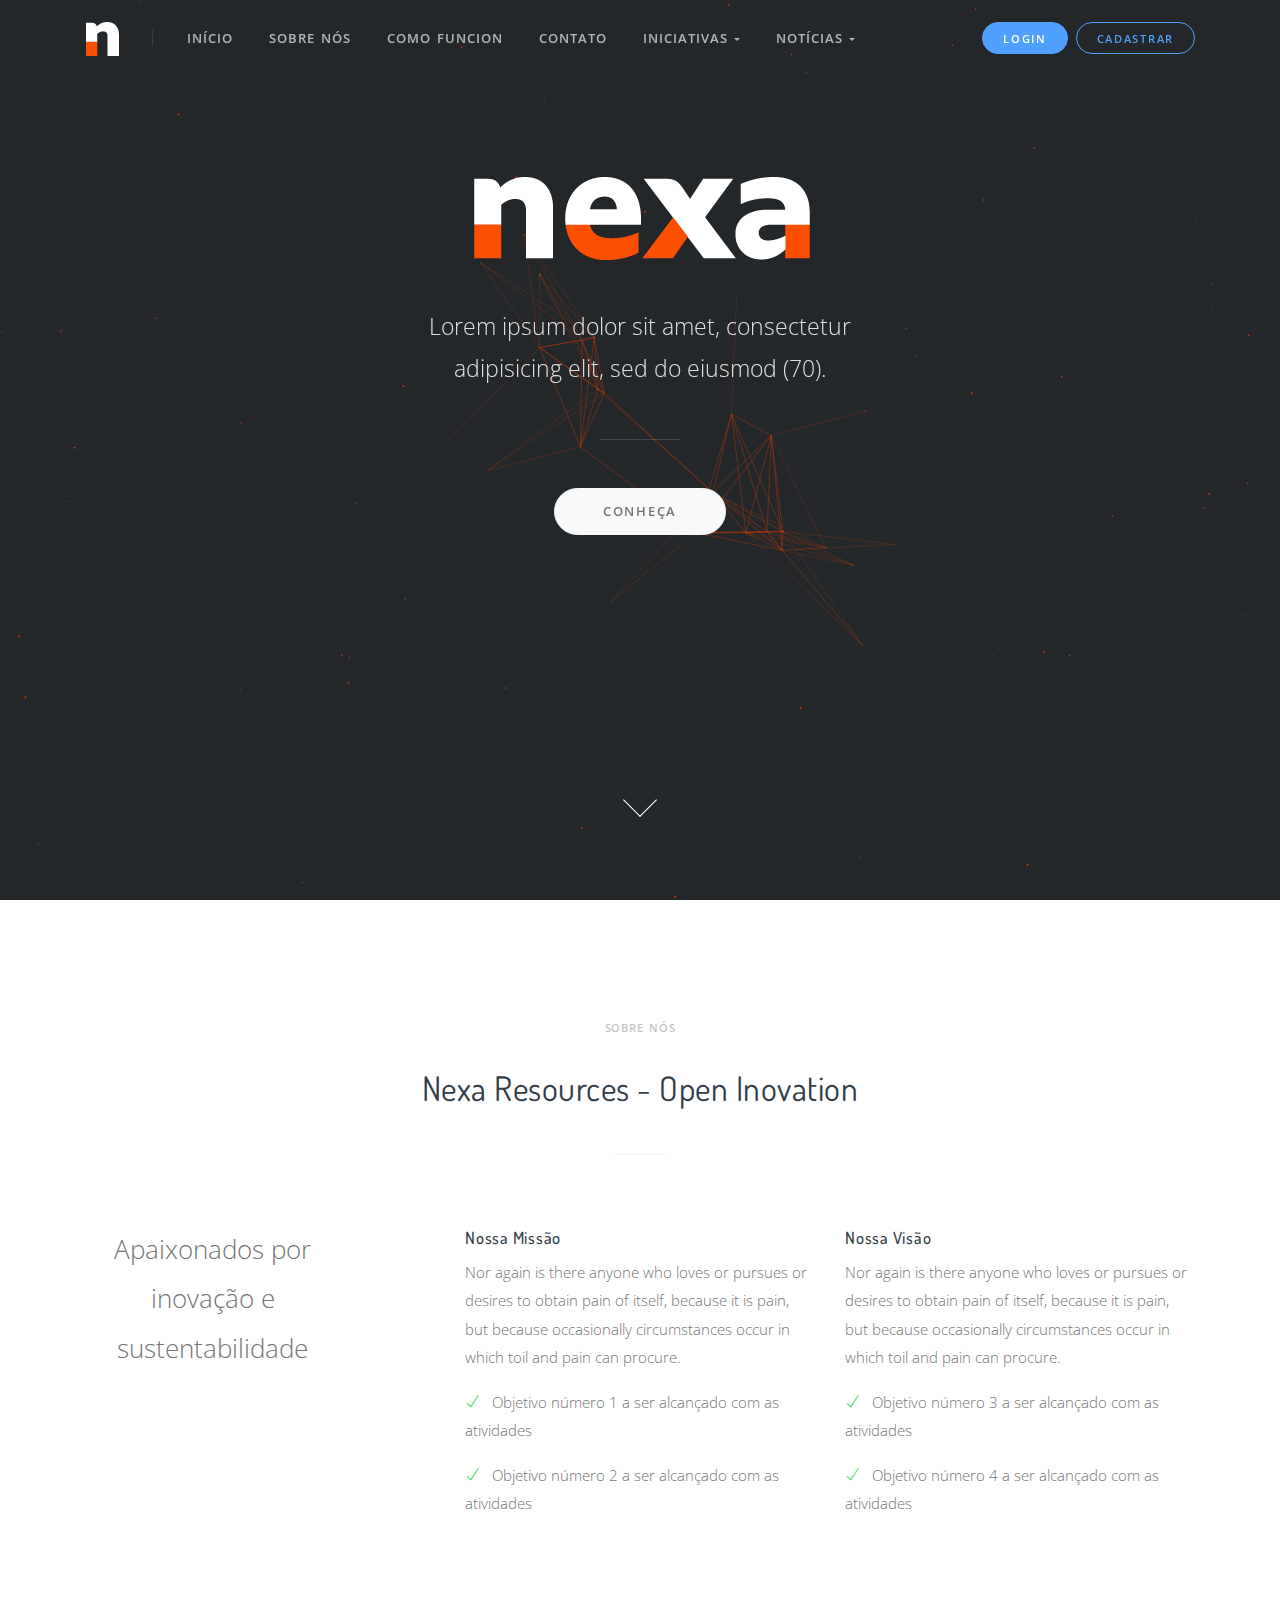
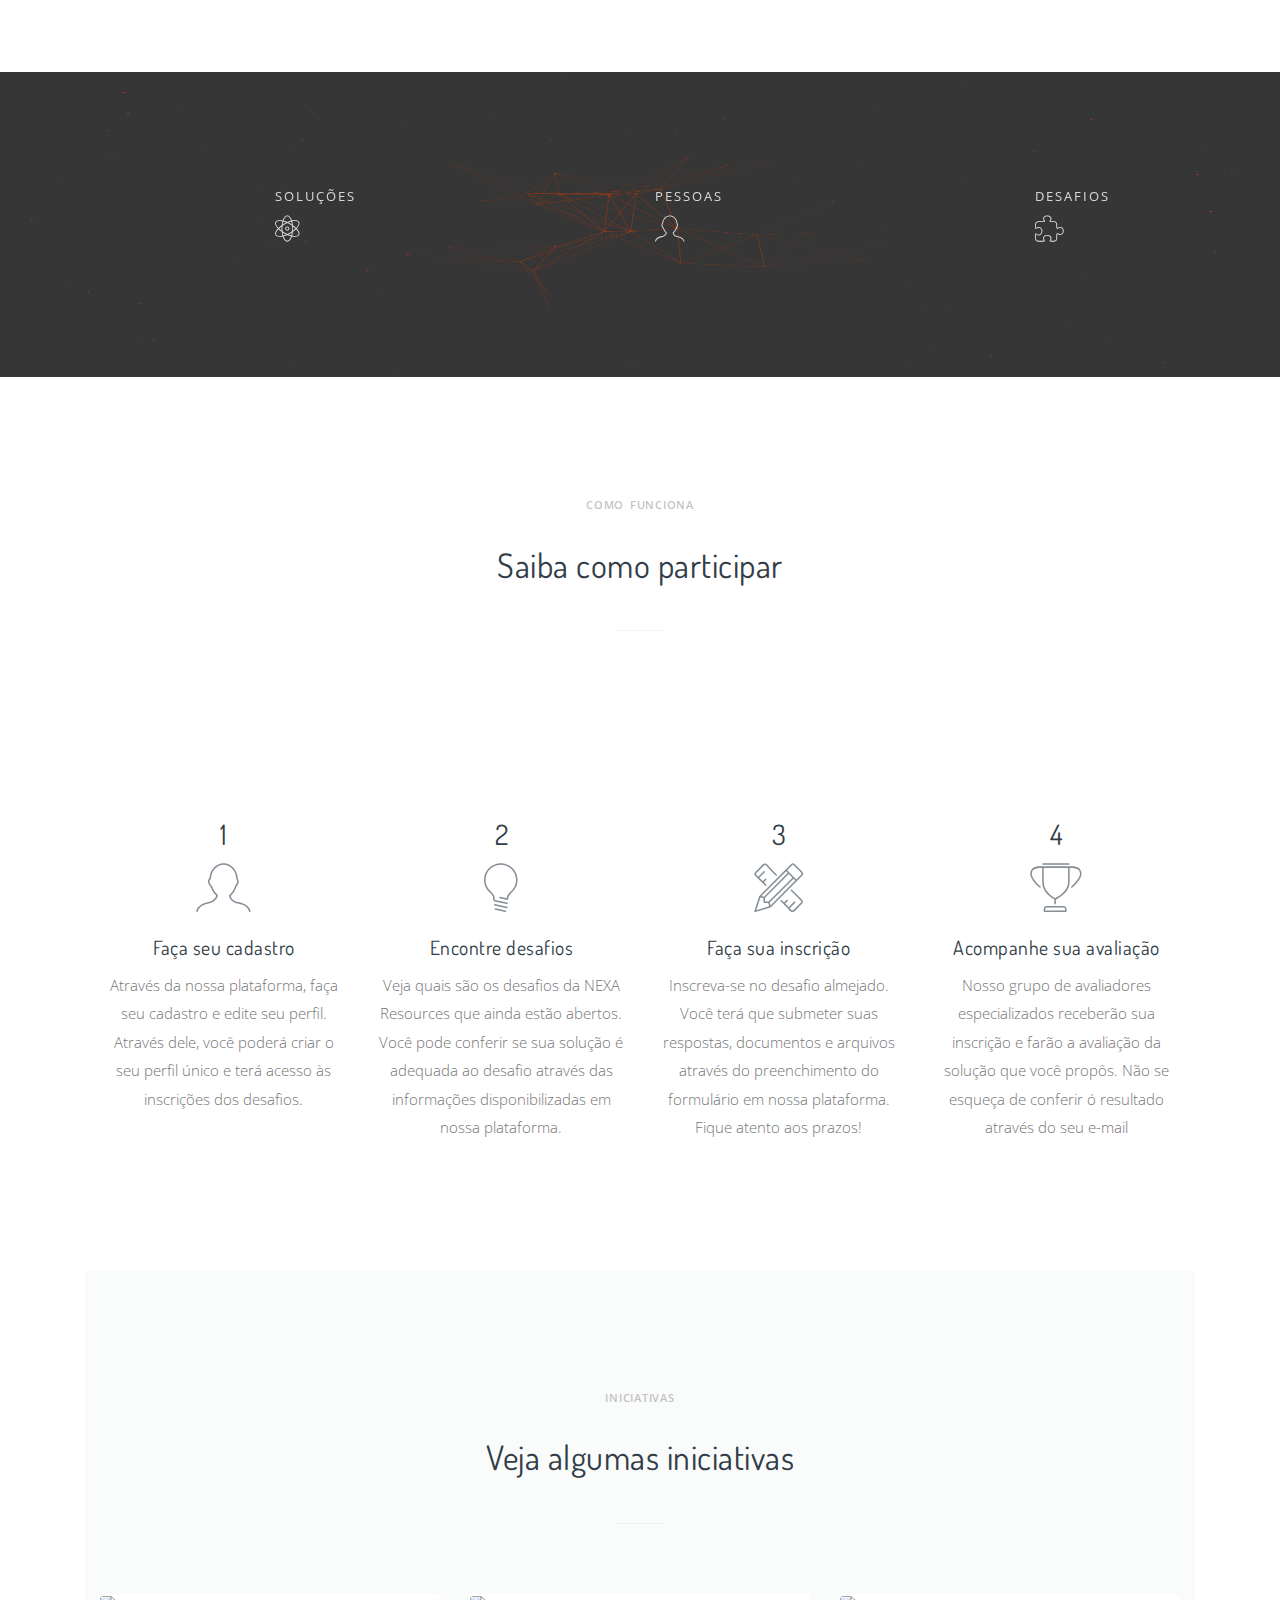
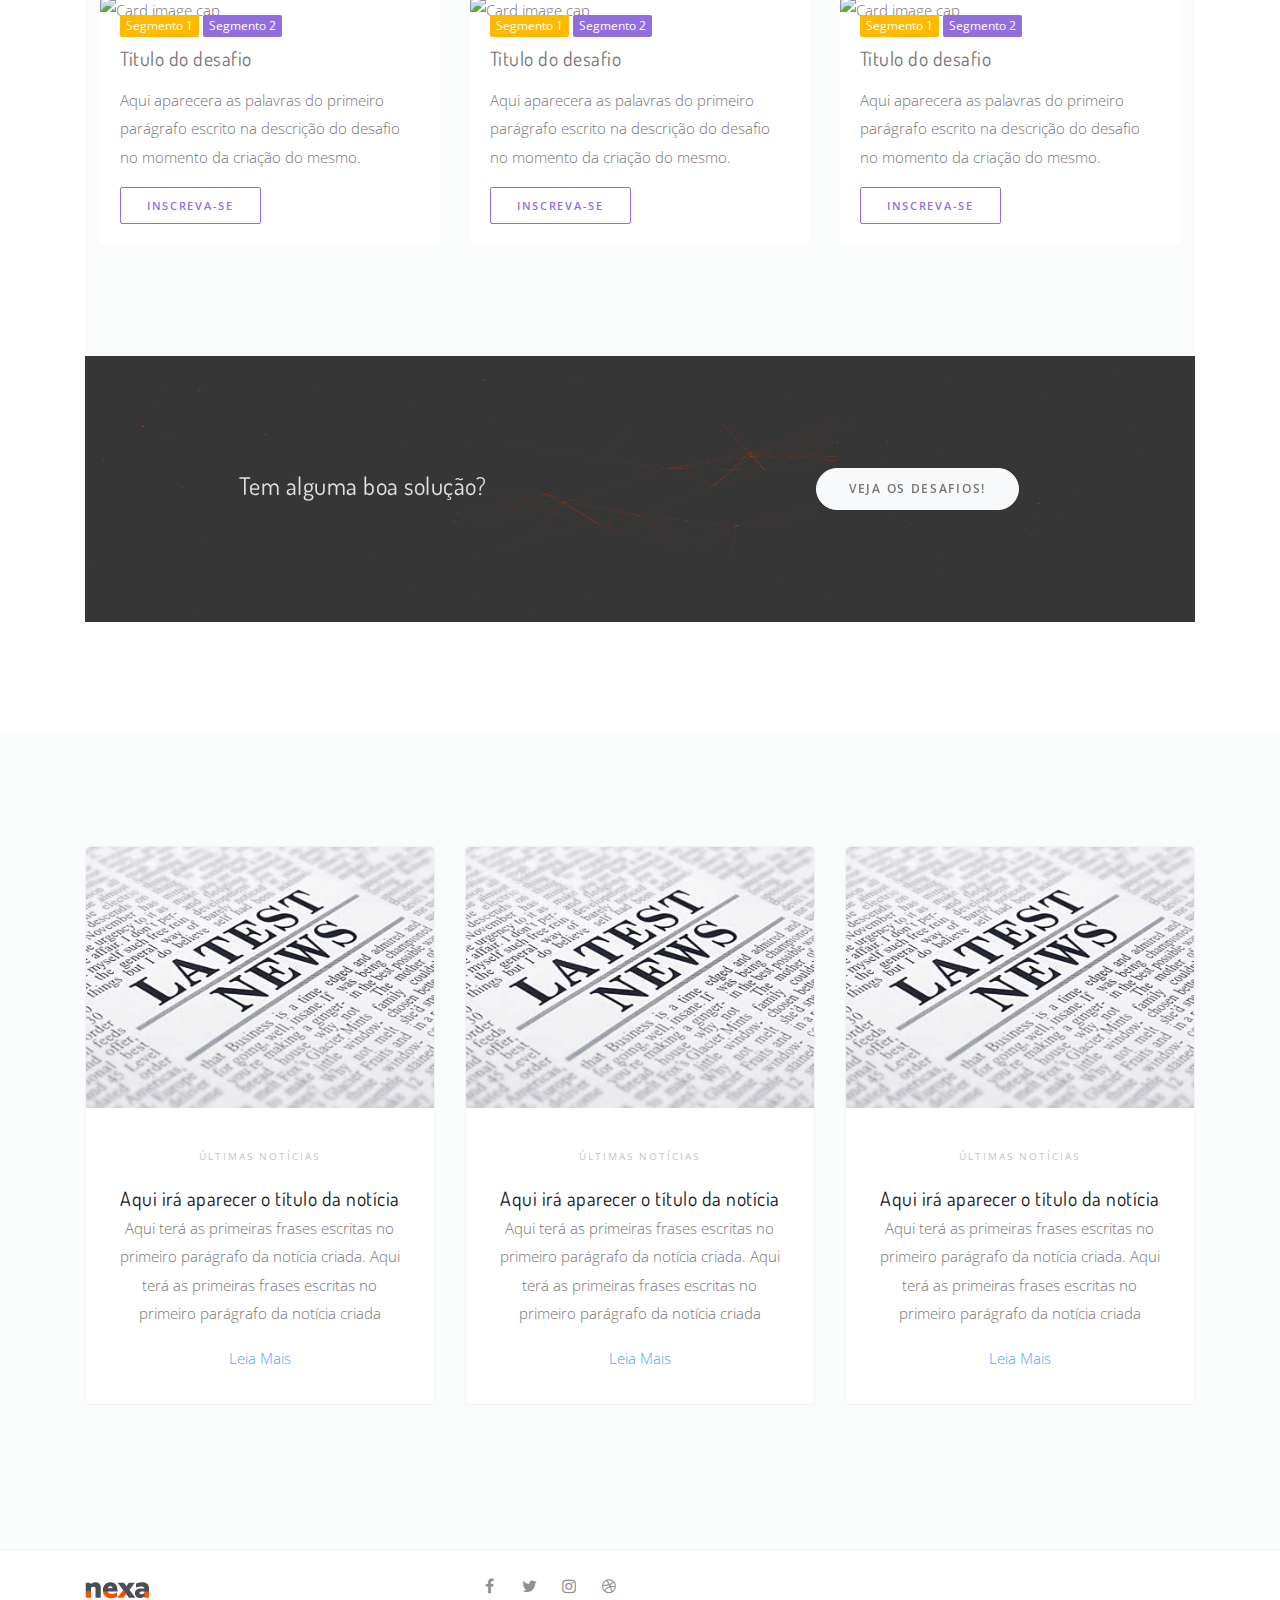
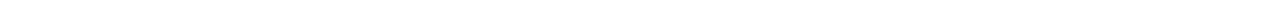
==== index.html @ 7340c11e "Ajustando as pastas" ====
<!DOCTYPE html>
<html lang="en">
  <head>
    <meta charset="utf-8">
    <meta name="viewport" content="width=device-width, initial-scale=1, shrink-to-fit=no">
    <meta name="description" content="">
    <meta name="keywords" content="">

    <title>NEXA - OPEN INOVATION</title>

    <!-- Styles -->
    <link href="assets/css/page.min.css" rel="stylesheet">
    <link href="assets/css/style.css" rel="stylesheet">

    <!-- Favicons -->
    <link rel="apple-touch-icon" href="assets/img/apple-touch-icon.png">
    <link rel="icon" href="assets/img/favicon2.png">

    <!--  Open Graph Tags -->
    <meta property="og:title" content="TheSaaS">
    <meta property="og:description" content="A responsive, professional, and multipurpose SaaS, Software, Startup and WebApp landing template powered by Bootstrap 4.">
    <meta property="og:image" content="http://thetheme.io/thesaas/assets/img/og-img.jpg">
    <meta property="og:url" content="http://thetheme.io/thesaas/">
    <meta name="twitter:card" content="summary_large_image">
  </head>

  <body>


    <!-- Navbar -->
    <nav class="navbar navbar-expand-lg navbar-light navbar-stick-dark" data-navbar="sticky">
      <div class="container">

        <div class="navbar-left">
          <button class="navbar-toggler" type="button">&#9776;</button>
          <a class="navbar-brand" href="index.html">
            <img class="logo-dark" src="assets/img/logo-n-preta.png" alt="logo">
            <img class="logo-light" src="assets/img/logo-n-branca.png" alt="logo">
          </a>
        </div>

        <section class="navbar-mobile">
          <span class="navbar-divider d-mobile-none"></span>

          <nav class="nav nav-navbar">
            <a class="nav-link" href="#">Início</a>
            <a class="nav-link" href="#section">Sobre Nós</a>
            <a class="nav-link" href="#">Como Funcion</a>
            <a class="nav-link" href="#">Contato</a>
            <li class="nav-item">
                    <a class="nav-link" href="#">Iniciativas <span class="arrow"></span></a>
                    <ul class="nav">
                      <li class="nav-item">
                        <a class="nav-link" href="#">Fixos <span class="arrow"></span></a>
                        <ul class="nav">
                          <li class="nav-item">
                            <a class="nav-link" href="#">Segmento 1</a>
                          </li>
                          <li class="nav-item">
                            <a class="nav-link" href="#">Segmento 2</a>
                          </li>
                          <li class="nav-item">
                            <a class="nav-link" href="#">Segmento 3</a>
                          </li>
                          <li class="nav-item">
                            <a class="nav-link" href="#">Segmento 4</a>
                          </li>
                          <li class="nav-item">
                            <a class="nav-link" href="#">Segmento 5</a>
                          </li>
                          <li class="nav-item">
                            <a class="nav-link" href="#">Segmento 6</a>
                          </li>
                          <li class="nav-item">
                            <a class="nav-link" href="#">Segmento 7</a>
                          </li>
                          <li class="nav-item">
                            <a class="nav-link" href="#">Segmento 8</a>
                          </li>
                          <li class="nav-item">
                            <a class="nav-link" href="#">Segmento 9</a>
                          </li>
                          <li class="nav-item">
                            <a class="nav-link" href="#">Segmento 10</a>
                          </li>                          
                        </ul>
                      </li>
                      <li class="nav-item">
                        <a class="nav-link" href="#">Eventuais <span class="arrow"></span></a>
                        <ul class="nav">
                          <li class="nav-item">
                            <a class="nav-link" href="#">Segmento 1</a>
                          </li>
                          <li class="nav-item">
                            <a class="nav-link" href="#">Segmento 2</a>
                          </li>
                          <li class="nav-item">
                            <a class="nav-link" href="#">Segmento 3</a>
                          </li>
                          <li class="nav-item">
                            <a class="nav-link" href="#">Segmento 4</a>
                          </li>
                          <li class="nav-item">
                            <a class="nav-link" href="#">Segmento 5</a>
                          </li>
                          <li class="nav-item">
                            <a class="nav-link" href="#">Segmento 6</a>
                          </li>
                          <li class="nav-item">
                            <a class="nav-link" href="#">Segmento 7</a>
                          </li>
                          <li class="nav-item">
                            <a class="nav-link" href="#">Segmento 8</a>
                          </li>
                          <li class="nav-item">
                            <a class="nav-link" href="#">Segmento 9</a>
                          </li>
                          <li class="nav-item">
                            <a class="nav-link" href="#">Segmento 10</a>
                          </li>                          
                        </ul>
                      </li>
                      <li class="nav-item">
                        <a class="nav-link" href="#">Todos</a>
                      </li>
                    </ul>
            </li>
                        <li class="nav-item">
                    <a class="nav-link" href="#">Notícias <span class="arrow"></span></a>
                    <ul class="nav">
                      <li class="nav-item">
                        <a class="nav-link" href="#">Categoria 1</a>
                      </li>
                      </li>
                      <li class="nav-item">
                        <a class="nav-link" href="#">Categoria 2</a>
                      </li>
                      <li class="nav-item">
                        <a class="nav-link" href="#">Categoria 3</a>
                      </li>
                      <li class="nav-item">
                        <a class="nav-link" href="#">Categoria 4</a>
                      </li>
                      <li class="nav-item">
                        <a class="nav-link" href="#">Categoria 5</a>
                      </li>
                      <li class="nav-item">
                        <a class="nav-link" href="#">Categoria 6</a>
                      </li>
                      <li class="nav-item">
                        <a class="nav-link" href="#">Categoria 7</a>
                      </li>
                      <li class="nav-item">
                        <a class="nav-link" href="#">Categoria 8</a>
                      </li>                                                                                                              
                    </ul>
            </li>
          </nav>
        </section>

        <a class="btn btn-sm btn-round btn-primary ml-lg-4 mr-2" href="#">Login</a>
        <a class="btn btn-sm btn-round btn-outline-primary" href="#">Cadastrar</a>
      </div>
    </nav><!-- /.navbar -->


       <!-- Header -->
      <header class="header text-white h-fullscreen pb-8" style="background-color: #24272a">
        <canvas class="constellation" data-color="#d83c00"></canvas>
        <div class="container text-center position-static">

          <div class="row h-100">
            <div class="col-md-7 col-xl-5 mx-auto align-self-center">
              <a><img src="assets/img/logo-branca-laranja-grande.png" alt="Nexa Open Inovation"></a>
              <p class="lead-3 mx-auto mt-6 mb-7">Lorem ipsum dolor sit amet, consectetur adipisicing elit, sed do eiusmod (70).</p>
              <hr class="w-80px mb-7">
              <a class="btn btn-xl btn-round btn-light px-7" href="#">Conheça</a>
            </div>

            <div class="col-12 align-self-end text-center mt-6">
              <a class="scroll-down-1 scroll-down-white" href="#section-next"><span></span></a>
            </div>
          </div>

        </div>
      </header>
      <!-- END Header -->

    <!-- Main Content -->
    <main class="main-content">
      <section class="section">
          <div class="container">
          <header class="section-header">
            <small>Sobre nós</small>
            <h2>Nexa Resources - Open Inovation</h2>
            <hr>
          </header>
        </div>
        <div class="container">
          <div class="row gap-y">

            <div class="col-md-3 mr-md-auto">
              <p class="lead-4 text-center">Apaixonados por inovação e sustentabilidade</p>
              <img src="assets/img/inovacao.png" alt="..." data-aos="fade-up" data-aos-duration="2000">
            </div>

            <div class="col-md-4">
              <h6>Nossa Missão</h6>
              <p>Nor again is there anyone who loves or pursues or desires to obtain pain of itself, because it is pain, but because occasionally circumstances occur in which toil and pain can procure.</p>
              <p>
                <i class="ti-check text-success mr-2"></i>
                <span> Objetivo número 1 a ser alcançado com as atividades</span>
              </p>

              <p>
                <i class="ti-check text-success mr-2"></i>
                <span> Objetivo número 2 a ser alcançado com as atividades</span>
              </p>
            </div>

            <div class="col-md-4">
              <h6>Nossa Visão</h6>
              <p>Nor again is there anyone who loves or pursues or desires to obtain pain of itself, because it is pain, but because occasionally circumstances occur in which toil and pain can procure.</p>
              <p>
                <i class="ti-check text-success mr-2"></i>
                <span> Objetivo número 3 a ser alcançado com as atividades</span>
              </p>

              <p>
                <i class="ti-check text-success mr-2"></i>
                <span> Objetivo número 4 a ser alcançado com as atividades</span>
              </p>
            </div>
          </div>
        </div>
      </section>

            <!--
      |‒‒‒‒‒‒‒‒‒‒‒‒‒‒‒‒‒‒‒‒‒‒‒‒‒‒‒‒‒‒‒‒‒‒‒‒‒‒‒‒‒‒‒‒‒‒‒‒‒‒‒‒‒‒‒‒‒‒‒‒‒‒‒‒‒‒‒‒‒‒‒‒‒‒
      | Contador
      |‒‒‒‒‒‒‒‒‒‒‒‒‒‒‒‒‒‒‒‒‒‒‒‒‒‒‒‒‒‒‒‒‒‒‒‒‒‒‒‒‒‒‒‒‒‒‒‒‒‒‒‒‒‒‒‒‒‒‒‒‒‒‒‒‒‒‒‒‒‒‒‒‒‒
      !-->

      <section class="section text-white" style="background-color: #363636">
        <canvas class="constellation" data-color="#d83c00"></canvas>
        <div class="container">
          <div class="row gap-y">

            <div class="col-md-4">
              <div class="row">
                <div class="col-6">
                  <h4 class="lead-7 text-right" data-provide="countup" data-from="0" data-to="42"></h4>
                </div>

                <div class="col-6">
                  <p class="small text-uppercase ls-2 mb-2">Soluções</p>
                  <p><i class="icon-genius lead-4 mb-0"></i></p>
                </div>
              </div>
            </div>

            <div class="col-md-4">
              <div class="row">
                <div class="col-6">
                  <h4 class="lead-7 text-right" data-provide="countup" data-from="0" data-to="3500"></h4>
                </div>

                <div class="col-6">
                  <p class="small text-uppercase ls-2 mb-2">Pessoas</p>
                  <p><i class="icon-profile-male lead-4 mb-0"></i></p>
                </div>
              </div>
            </div>

            <div class="col-md-4">
              <div class="row">
                <div class="col-6">
                  <h4 class="lead-7 text-right" data-provide="countup" data-from="0" data-to="100" data-prefix="%"></h4>
                </div>

                <div class="col-6">
                  <p class="small text-uppercase ls-2 mb-2">Desafios</p>
                  <p><i class="icon-puzzle lead-4 mb-0"></i></p>
                </div>
              </div>
            </div>

          </div>
        </div>
      </section>

      <!--
      |‒‒‒‒‒‒‒‒‒‒‒‒‒‒‒‒‒‒‒‒‒‒‒‒‒‒‒‒‒‒‒‒‒‒‒‒‒‒‒‒‒‒‒‒‒‒‒‒‒‒‒‒‒‒‒‒‒‒‒‒‒‒‒‒‒‒‒‒‒‒‒‒‒‒
      | Como funciona
      |‒‒‒‒‒‒‒‒‒‒‒‒‒‒‒‒‒‒‒‒‒‒‒‒‒‒‒‒‒‒‒‒‒‒‒‒‒‒‒‒‒‒‒‒‒‒‒‒‒‒‒‒‒‒‒‒‒‒‒‒‒‒‒‒‒‒‒‒‒‒‒‒‒‒
      !-->
      <section class="section">
        <div class="container">
          <header class="section-header">
            <small>Como Funciona</small>
            <h2>Saiba como participar</h2>
            <hr>
          </header>
      <section class="section">
        <div class="container">
          <div class="row gap-y text-center">

            <div class="col-md-6 col-lg-3">
              <h3>1</h3>
              <p><i class="icon-profile-male lead-7 text-muted"></i></p>
              <h5>Faça seu cadastro</h5>
              <p>Através da nossa plataforma, faça seu cadastro e edite seu perfil. Através dele, você poderá criar o seu perfil único e terá acesso às inscrições dos desafios.</p>
            </div>


            <div class="col-md-6 col-lg-3">
              <h3>2</h3>
              <p><i class="icon-lightbulb lead-7 text-muted"></i></p>
              <h5>Encontre desafios</h5>
              <p>Veja quais são os desafios da NEXA Resources que ainda estão abertos. Você pode conferir se sua solução é adequada ao desafio através das informações disponibilizadas em nossa plataforma.</p>
            </div>


            <div class="col-md-6 col-lg-3">
              <h3>3</h3>
              <p><i class="icon-tools lead-7 text-muted"></i></p>
              <h5>Faça sua inscrição</h5>
              <p>Inscreva-se no desafio almejado. Você terá que submeter suas respostas, documentos e arquivos através do preenchimento do formulário em nossa plataforma. Fique atento aos prazos!</p>
            </div>


            <div class="col-md-6 col-lg-3">
              <h3>4</h3>
              <p><i class="icon-trophy lead-7 text-muted"></i></p>
              <h5>Acompanhe sua avaliação</h5>
              <p>Nosso grupo de avaliadores especializados receberão sua inscrição e farão a avaliação da solução que você propôs. Não se esqueça de conferir ó resultado através do seu e-mail</p>
            </div>

          </div>
        </div>
      </section>

       <!--
      |‒‒‒‒‒‒‒‒‒‒‒‒‒‒‒‒‒‒‒‒‒‒‒‒‒‒‒‒‒‒‒‒‒‒‒‒‒‒‒‒‒‒‒‒‒‒‒‒‒‒‒‒‒‒‒‒‒‒‒‒‒‒‒‒‒‒‒‒‒‒‒‒‒‒
      | Desafios
      |‒‒‒‒‒‒‒‒‒‒‒‒‒‒‒‒‒‒‒‒‒‒‒‒‒‒‒‒‒‒‒‒‒‒‒‒‒‒‒‒‒‒‒‒‒‒‒‒‒‒‒‒‒‒‒‒‒‒‒‒‒‒‒‒‒‒‒‒‒‒‒‒‒‒
      !-->
      <section id="image" class="section bg-gray">
        <div class="container">
          <header class="section-header">
            <small>Iniciativas</small>
            <h2>Veja algumas iniciativas</h2>
            <hr>
          </header>


          <div class="row gap-y">

            <div class="col-12 col-lg-4">
              <div class="card d-block">
                <div class="card-img-top">
                  <img src="assets/img/Startup.jpg" alt="Card image cap">
                  <div class="badges">
                    <a class="badge badge-warning" href="#">Segmento 1</a>
                    <a class="badge badge-info" href="#">Segmento 2</a>
                  </div>
                </div>

                <div class="card-body">
                  <h5 class="card-title">Título do desafio</h5>
                  <p>Aqui aparecera as palavras do primeiro parágrafo escrito na descrição do desafio no momento da criação do mesmo.</p>
                  <button type="button" class="btn btn-outline-info">Inscreva-se</button>
                </div>
              </div>
            </div>


            <div class="col-12 col-lg-4">
              <div class="card d-block">
                <div class="card-img-top">
                  <img src="assets/img/Startup.jpg" alt="Card image cap">
                  <div class="badges">
                    <a class="badge badge-warning" href="#">Segmento 1</a>
                    <a class="badge badge-info" href="#">Segmento 2</a>
                  </div>
                </div>

                <div class="card-body">
                  <h5 class="card-title">Título do desafio</h5>
                  <p>Aqui aparecera as palavras do primeiro parágrafo escrito na descrição do desafio no momento da criação do mesmo.</p>
                  <button type="button" class="btn btn-outline-info">Inscreva-se</button>
                </div>
              </div>
            </div>



            <div class="col-12 col-lg-4">
              <div class="card d-block">
                <div class="card-img-top">
                  <img src="assets/img/Startup.jpg" alt="Card image cap">
                  <div class="badges">
                    <a class="badge badge-warning" href="#">Segmento 1</a>
                    <a class="badge badge-info" href="#">Segmento 2</a>
                  </div>
                </div>

                <div class="card-body">
                  <h5 class="card-title">Título do desafio</h5>
                  <p>Aqui aparecera as palavras do primeiro parágrafo escrito na descrição do desafio no momento da criação do mesmo.</p>
                  <button type="button" class="btn btn-outline-info">Inscreva-se</button>
                </div>
              </div>
            </div>
          </div>
        </section>

      <!--
      |‒‒‒‒‒‒‒‒‒‒‒‒‒‒‒‒‒‒‒‒‒‒‒‒‒‒‒‒‒‒‒‒‒‒‒‒‒‒‒‒‒‒‒‒‒‒‒‒‒‒‒‒‒‒‒‒‒‒‒‒‒‒‒‒‒‒‒‒‒‒‒‒‒‒
      | call to action
      |‒‒‒‒‒‒‒‒‒‒‒‒‒‒‒‒‒‒‒‒‒‒‒‒‒‒‒‒‒‒‒‒‒‒‒‒‒‒‒‒‒‒‒‒‒‒‒‒‒‒‒‒‒‒‒‒‒‒‒‒‒‒‒‒‒‒‒‒‒‒‒‒‒‒
      !-->
      <section class="section text-white" style="background-color: #363636">
        <canvas class="constellation" data-color="#d83c00"></canvas>
        <div class="container">
          <div class="row gap-y align-items-right">
            <div class="col-md-6">
              <h4 class="mb-0 text-white text-center text-md-center">Tem alguma boa solução?</h4>
            </div>

            <div class="col-md-6 text-center text-md-center">
              <a class="btn btn-lg btn-round btn-light" href="#">Veja os desafios!</a>
            </div>
          </div>
        </div>
      </section>
    </main>
     <!--
      |‒‒‒‒‒‒‒‒‒‒‒‒‒‒‒‒‒‒‒‒‒‒‒‒‒‒‒‒‒‒‒‒‒‒‒‒‒‒‒‒‒‒‒‒‒‒‒‒‒‒‒‒‒‒‒‒‒‒‒‒‒‒‒‒‒‒‒‒‒‒‒‒‒‒
      | Noticias
      |‒‒‒‒‒‒‒‒‒‒‒‒‒‒‒‒‒‒‒‒‒‒‒‒‒‒‒‒‒‒‒‒‒‒‒‒‒‒‒‒‒‒‒‒‒‒‒‒‒‒‒‒‒‒‒‒‒‒‒‒‒‒‒‒‒‒‒‒‒‒‒‒‒‒
      !-->
      <section class="section bg-gray">
        <div class="container">

          <div class="row gap-y">

            <div class="col-md-6 col-lg-4">
              <div class="card d-block border hover-shadow-6 mb-6">
                <a href="#"><img class="card-img-top" src="assets/img/noticia.jpg" alt="Card image cap3"></a>
                <div class="p-6 text-center">
                  <p><a class="small-5 text-lighter text-uppercase ls-2 fw-400" href="#">Últimas Notícias</a></p>
                  <h5 class="mb-0"><a class="text-dark" href="#">Aqui irá aparecer o título da notícia</a></h5>
                  <p>Aqui terá as primeiras frases escritas no primeiro parágrafo da notícia criada. Aqui terá as primeiras frases escritas no primeiro parágrafo da notícia criada</p>
                  <div><a href="#">Leia Mais</a></div>
                </div>
              </div>
            </div>


            <div class="col-md-6 col-lg-4">
              <div class="card d-block border hover-shadow-6 mb-6">
                <a href="#"><img class="card-img-top" src="assets/img/noticia.jpg" alt="Card image cap3"></a>
                <div class="p-6 text-center">
                  <p><a class="small-5 text-lighter text-uppercase ls-2 fw-400" href="#">Últimas Notícias</a></p>
                  <h5 class="mb-0"><a class="text-dark" href="#">Aqui irá aparecer o título da notícia</a></h5>
                  <p>Aqui terá as primeiras frases escritas no primeiro parágrafo da notícia criada. Aqui terá as primeiras frases escritas no primeiro parágrafo da notícia criada</p>
                  <div><a href="#">Leia Mais</a></div>
                </div>
              </div>
            </div>


            <div class="col-md-6 col-lg-4">
              <div class="card d-block border hover-shadow-6 mb-6">
                <a href="#"><img class="card-img-top" src="assets/img/noticia.jpg" alt="Card image cap3"></a>
                <div class="p-6 text-center">
                  <p><a class="small-5 text-lighter text-uppercase ls-2 fw-400" href="#">Últimas Notícias</a></p>
                  <h5 class="mb-0"><a class="text-dark" href="#">Aqui irá aparecer o título da notícia</a></h5>
                  <p>Aqui terá as primeiras frases escritas no primeiro parágrafo da notícia criada. Aqui terá as primeiras frases escritas no primeiro parágrafo da notícia criada</p>
                  <div><a href="#">Leia Mais</a></div>
                </div>
              </div>
            </div>
          </div>
        </section>


    <!-- Footer -->
    <footer class="footer">
      <div class="container">
        <div class="row gap-y align-items-center">

          <div class="col-6 col-lg-3">
            <a href="index.html"><img src="assets/img/logo-pequena.png" alt="logo"></a>
          </div>

          <div class="col-6 col-lg-3 text-right order-lg-last">
            <div class="social">
              <a class="social-facebook" href="https://www.facebook.com/thethemeio"><i class="fa fa-facebook"></i></a>
              <a class="social-twitter" href="https://twitter.com/thethemeio"><i class="fa fa-twitter"></i></a>
              <a class="social-instagram" href="https://www.instagram.com/thethemeio/"><i class="fa fa-instagram"></i></a>
              <a class="social-dribbble" href="https://dribbble.com/thethemeio"><i class="fa fa-dribbble"></i></a>
            </div>
          </div>
        </div>
      </div>
    </footer><!-- /.footer -->


    <!-- Scripts -->
    <script src="assets/js/page.min.js"></script>
    <script src="assets/js/script.js"></script>

  </body>
</html>
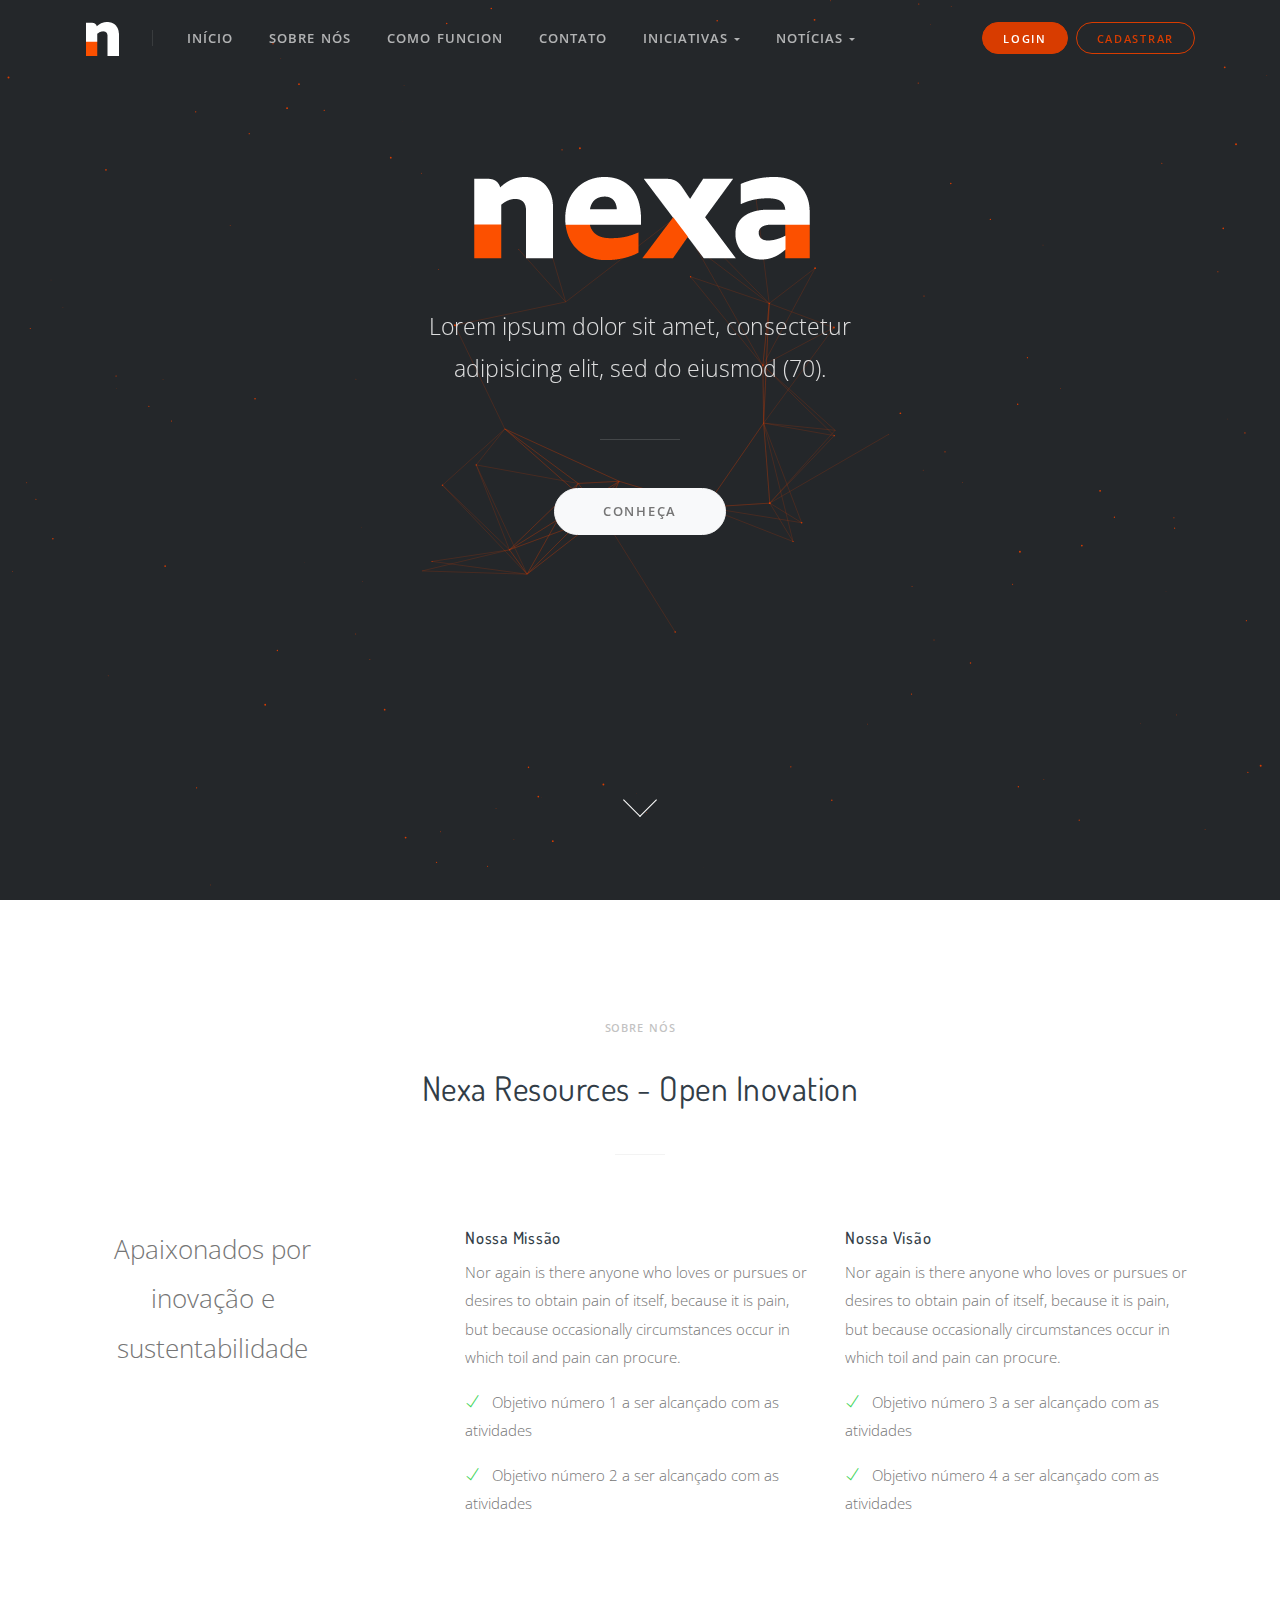
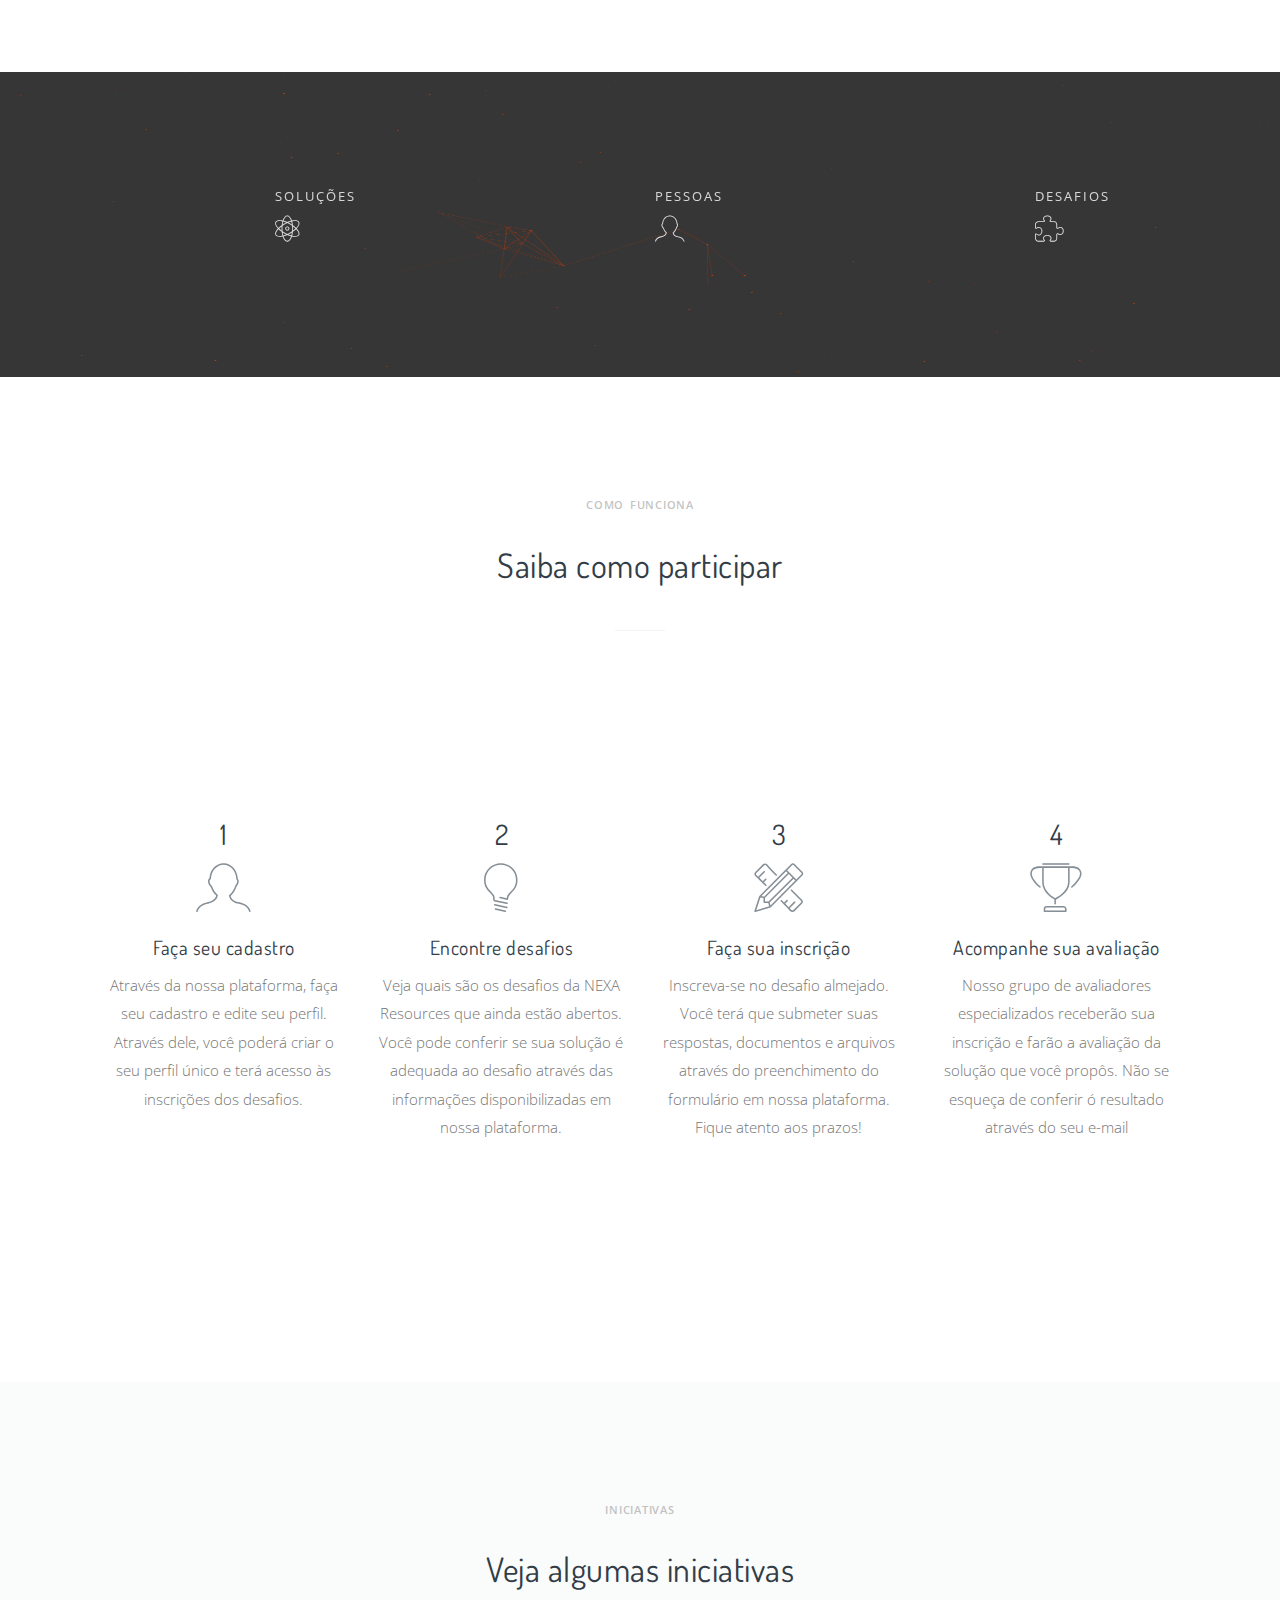
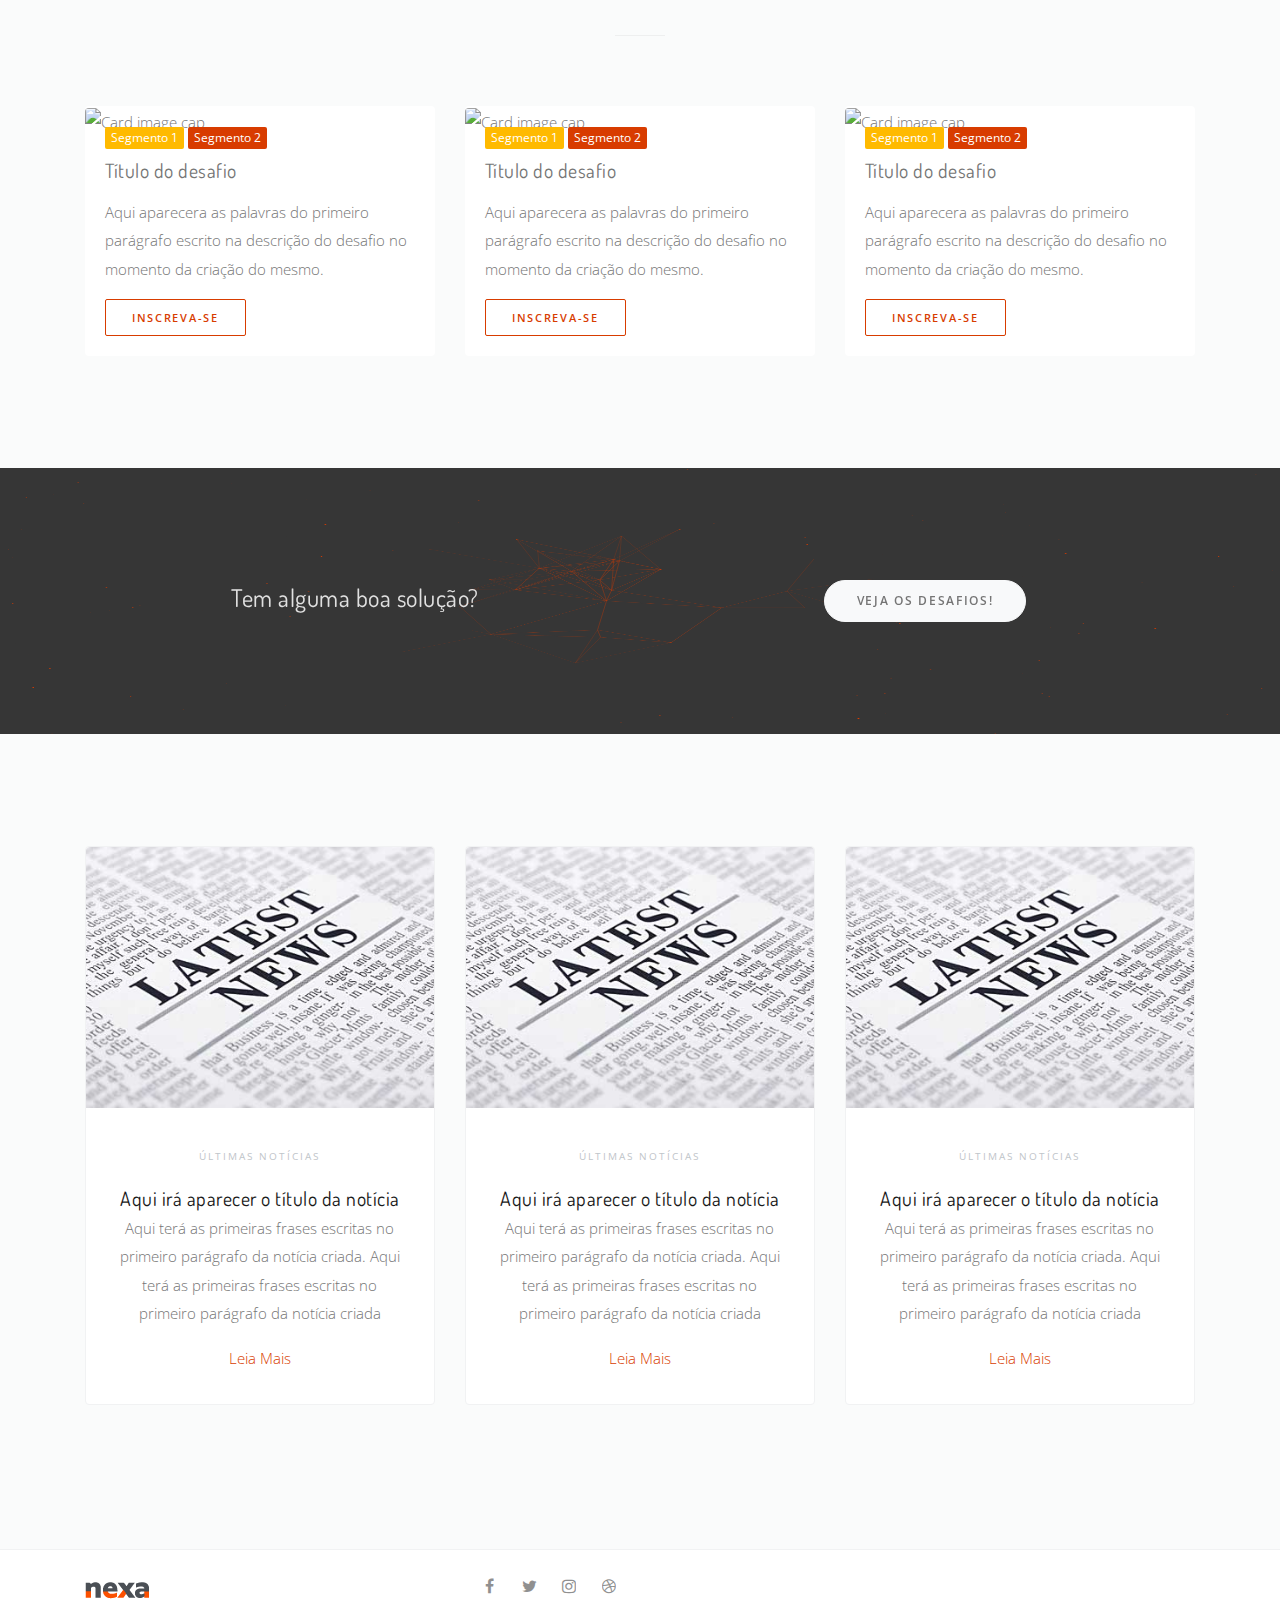
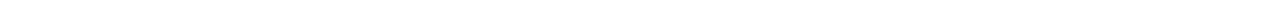
==== commit 99c11c6f: "Mudança na cor dos botões" ====
--- a/index.html
+++ b/index.html
@@ -339,7 +339,7 @@
           </div>
         </div>
       </section>
-
+    </section>
        <!--
       |‒‒‒‒‒‒‒‒‒‒‒‒‒‒‒‒‒‒‒‒‒‒‒‒‒‒‒‒‒‒‒‒‒‒‒‒‒‒‒‒‒‒‒‒‒‒‒‒‒‒‒‒‒‒‒‒‒‒‒‒‒‒‒‒‒‒‒‒‒‒‒‒‒‒
       | Desafios
@@ -369,7 +369,7 @@
                 <div class="card-body">
                   <h5 class="card-title">Título do desafio</h5>
                   <p>Aqui aparecera as palavras do primeiro parágrafo escrito na descrição do desafio no momento da criação do mesmo.</p>
-                  <button type="button" class="btn btn-outline-info">Inscreva-se</button>
+                  <button type="button" class="btn btn-outline-info text-center">Inscreva-se</button>
                 </div>
               </div>
             </div>
@@ -414,7 +414,7 @@
             </div>
           </div>
         </section>
-
+</section>
       <!--
       |‒‒‒‒‒‒‒‒‒‒‒‒‒‒‒‒‒‒‒‒‒‒‒‒‒‒‒‒‒‒‒‒‒‒‒‒‒‒‒‒‒‒‒‒‒‒‒‒‒‒‒‒‒‒‒‒‒‒‒‒‒‒‒‒‒‒‒‒‒‒‒‒‒‒
       | call to action
--- a/assets/css/page.min.css
+++ b/assets/css/page.min.css
@@ -1,8 +1,8 @@
-@import url("https://fonts.googleapis.com/css?family=Open+Sans:300,400,600,700|Dosis:200,400,500,600");:root{--blue: #50a1ff;--indigo: #6610f2;--purple: #926dde;--pink: #e83e8c;--red: #ff4954;--orange: #ffbe00;--yellow: #ffba00;--green: #3cd458;--teal: #20c997;--cyan: #17a2b8;--white: #fff;--gray: #868e96;--gray-dark: #343a40;--primary: #50a1ff;--secondary: #e9ecf0;--success: #3cd458;--info: #926dde;--warning: #ffba00;--danger: #ff4954;--light: #f8f9fa;--dark: #191919;--breakpoint-xs: 0;--breakpoint-sm: 576px;--breakpoint-md: 768px;--breakpoint-lg: 992px;--breakpoint-xl: 1200px;--font-family-sans-serif: -apple-system, BlinkMacSystemFont, "Segoe UI", Roboto, "Helvetica Neue", Arial, "Noto Sans", sans-serif, "Apple Color Emoji", "Segoe UI Emoji", "Segoe UI Symbol", "Noto Color Emoji";--font-family-monospace: SFMono-Regular, Menlo, Monaco, Consolas, "Liberation Mono", "Courier New", monospace}*,*::before,*::after{-webkit-box-sizing:border-box;box-sizing:border-box}html{font-family:sans-serif;line-height:1.15;-webkit-text-size-adjust:100%;-webkit-tap-highlight-color:rgba(0,0,0,0)}article,aside,figcaption,figure,footer,header,hgroup,main,nav,section{display:block}body{margin:0;font-family:"Open Sans",sans-serif;font-size:.9375rem;font-weight:300;line-height:1.9;color:#757575;text-align:left;background-color:#fff}[tabindex="-1"]:focus{outline:0 !important}hr{-webkit-box-sizing:content-box;box-sizing:content-box;height:0;overflow:visible}h1,h2,h3,h4,h5,h6{margin-top:0;margin-bottom:.5rem}p{margin-top:0;margin-bottom:1rem}abbr[title],abbr[data-original-title]{text-decoration:underline;-webkit-text-decoration:underline dotted;text-decoration:underline dotted;cursor:help;border-bottom:0;text-decoration-skip-ink:none}address{margin-bottom:1rem;font-style:normal;line-height:inherit}ol,ul,dl{margin-top:0;margin-bottom:1rem}ol ol,ul ul,ol ul,ul ol{margin-bottom:0}dt{font-weight:600}dd{margin-bottom:.5rem;margin-left:0}blockquote{margin:0 0 1rem}b,strong{font-weight:bolder}small{font-size:80%}sub,sup{position:relative;font-size:75%;line-height:0;vertical-align:baseline}sub{bottom:-.25em}sup{top:-.5em}a{color:#50a1ff;text-decoration:none;background-color:transparent}a:hover{color:#0478ff;text-decoration:underline}a:not([href]):not([tabindex]){color:inherit;text-decoration:none}a:not([href]):not([tabindex]):hover,a:not([href]):not([tabindex]):focus{color:inherit;text-decoration:none}a:not([href]):not([tabindex]):focus{outline:0}pre,code,kbd,samp{font-family:SFMono-Regular,Menlo,Monaco,Consolas,"Liberation Mono","Courier New",monospace;font-size:1em}pre{margin-top:0;margin-bottom:1rem;overflow:auto}figure{margin:0 0 1rem}img{vertical-align:middle;border-style:none}svg{overflow:hidden;vertical-align:middle}table{border-collapse:collapse}caption{padding-top:.75rem;padding-bottom:.75rem;color:#868e96;text-align:left;caption-side:bottom}th{text-align:inherit}label{display:inline-block;margin-bottom:.5rem}button{border-radius:0}button:focus{outline:1px dotted;outline:5px auto -webkit-focus-ring-color}input,button,select,optgroup,textarea{margin:0;font-family:inherit;font-size:inherit;line-height:inherit}button,input{overflow:visible}button,select{text-transform:none}button,[type="button"],[type="reset"],[type="submit"]{-webkit-appearance:button}button::-moz-focus-inner,[type="button"]::-moz-focus-inner,[type="reset"]::-moz-focus-inner,[type="submit"]::-moz-focus-inner{padding:0;border-style:none}input[type="radio"],input[type="checkbox"]{-webkit-box-sizing:border-box;box-sizing:border-box;padding:0}input[type="date"],input[type="time"],input[type="datetime-local"],input[type="month"]{-webkit-appearance:listbox}textarea{overflow:auto;resize:vertical}fieldset{min-width:0;padding:0;margin:0;border:0}legend{display:block;width:100%;max-width:100%;padding:0;margin-bottom:.5rem;font-size:1.5rem;line-height:inherit;color:inherit;white-space:normal}progress{vertical-align:baseline}[type="number"]::-webkit-inner-spin-button,[type="number"]::-webkit-outer-spin-button{height:auto}[type="search"]{outline-offset:-2px;-webkit-appearance:none}[type="search"]::-webkit-search-decoration{-webkit-appearance:none}::-webkit-file-upload-button{font:inherit;-webkit-appearance:button}output{display:inline-block}summary{display:list-item;cursor:pointer}template{display:none}[hidden]{display:none !important}h1,h2,h3,h4,h5,h6,.h1,.h2,.h3,.h4,.h5,.h6{margin-bottom:.5rem;font-family:Dosis,sans-serif;font-weight:400;line-height:1.5;color:#323d47}h1,.h1{font-size:2.57813rem}h2,.h2{font-size:2.10938rem}h3,.h3{font-size:1.75781rem}h4,.h4{font-size:1.52344rem}h5,.h5{font-size:1.23047rem}h6,.h6{font-size:1.05469rem}.lead,.pricing-4 .plan-price p{font-size:1.17188rem;font-weight:300}.display-1{font-size:5rem;font-weight:200;line-height:1.5}.display-2{font-size:4rem;font-weight:200;line-height:1.5}.display-3{font-size:3.5rem;font-weight:200;line-height:1.5}.display-4{font-size:3rem;font-weight:200;line-height:1.5}hr{margin-top:1rem;margin-bottom:1rem;border:0;border-top:1px solid rgba(0,0,0,0.1)}small,.small{font-size:85%;font-weight:400}mark,.mark{padding:.2em;background-color:#fcf8e3}.list-unstyled{padding-left:0;list-style:none}.list-inline{padding-left:0;list-style:none}.list-inline-item{display:inline-block}.list-inline-item:not(:last-child){margin-right:.5rem}.initialism{font-size:90%;text-transform:uppercase}.blockquote{margin-bottom:1rem;font-size:1.17188rem}.blockquote-footer{display:block;font-size:85%;color:#868e96}.blockquote-footer::before{content:"\2014\00A0"}.img-fluid{max-width:100%;height:auto}.img-thumbnail{padding:.25rem;background-color:#fff;border:1px solid #dee2e6;border-radius:.25rem;max-width:100%;height:auto}.figure{display:inline-block}.figure-img{margin-bottom:.5rem;line-height:1}.figure-caption{font-size:90%;color:#868e96}code{font-size:87.5%;color:#e83e8c;word-break:break-word}a>code{color:inherit}kbd{padding:.2rem .4rem;font-size:87.5%;color:#fff;background-color:#212529;border-radius:.125rem}kbd kbd{padding:0;font-size:100%;font-weight:600}pre{display:block;font-size:87.5%;color:#212529}pre code{font-size:inherit;color:inherit;word-break:normal}.pre-scrollable{max-height:340px;overflow-y:scroll}.container{width:100%;padding-right:15px;padding-left:15px;margin-right:auto;margin-left:auto}@media (min-width: 576px){.container{max-width:540px}}@media (min-width: 768px){.container{max-width:720px}}@media (min-width: 992px){.container{max-width:960px}}@media (min-width: 1200px){.container{max-width:1140px}}.container-fluid{width:100%;padding-right:15px;padding-left:15px;margin-right:auto;margin-left:auto}.row{display:-webkit-box;display:flex;flex-wrap:wrap;margin-right:-15px;margin-left:-15px}.no-gutters{margin-right:0;margin-left:0}.no-gutters>.col,.no-gutters>[class*="col-"]{padding-right:0;padding-left:0}.col-1,.col-2,.col-3,.col-4,.col-5,.col-6,.col-7,.col-8,.col-9,.col-10,.col-11,.col-12,.col,.col-auto,.col-sm-1,.col-sm-2,.col-sm-3,.col-sm-4,.col-sm-5,.col-sm-6,.col-sm-7,.col-sm-8,.col-sm-9,.col-sm-10,.col-sm-11,.col-sm-12,.col-sm,.col-sm-auto,.col-md-1,.col-md-2,.col-md-3,.col-md-4,.col-md-5,.col-md-6,.col-md-7,.col-md-8,.col-md-9,.col-md-10,.col-md-11,.col-md-12,.col-md,.col-md-auto,.col-lg-1,.col-lg-2,.col-lg-3,.col-lg-4,.col-lg-5,.col-lg-6,.col-lg-7,.col-lg-8,.col-lg-9,.col-lg-10,.col-lg-11,.col-lg-12,.col-lg,.col-lg-auto,.col-xl-1,.col-xl-2,.col-xl-3,.col-xl-4,.col-xl-5,.col-xl-6,.col-xl-7,.col-xl-8,.col-xl-9,.col-xl-10,.col-xl-11,.col-xl-12,.col-xl,.col-xl-auto{position:relative;width:100%;padding-right:15px;padding-left:15px}.col{flex-basis:0;-webkit-box-flex:1;flex-grow:1;max-width:100%}.col-auto{-webkit-box-flex:0;flex:0 0 auto;width:auto;max-width:100%}.col-1{-webkit-box-flex:0;flex:0 0 8.33333%;max-width:8.33333%}.col-2{-webkit-box-flex:0;flex:0 0 16.66667%;max-width:16.66667%}.col-3{-webkit-box-flex:0;flex:0 0 25%;max-width:25%}.col-4{-webkit-box-flex:0;flex:0 0 33.33333%;max-width:33.33333%}.col-5{-webkit-box-flex:0;flex:0 0 41.66667%;max-width:41.66667%}.col-6{-webkit-box-flex:0;flex:0 0 50%;max-width:50%}.col-7{-webkit-box-flex:0;flex:0 0 58.33333%;max-width:58.33333%}.col-8{-webkit-box-flex:0;flex:0 0 66.66667%;max-width:66.66667%}.col-9{-webkit-box-flex:0;flex:0 0 75%;max-width:75%}.col-10{-webkit-box-flex:0;flex:0 0 83.33333%;max-width:83.33333%}.col-11{-webkit-box-flex:0;flex:0 0 91.66667%;max-width:91.66667%}.col-12{-webkit-box-flex:0;flex:0 0 100%;max-width:100%}.order-first{-webkit-box-ordinal-group:0;order:-1}.order-last{-webkit-box-ordinal-group:14;order:13}.order-0{-webkit-box-ordinal-group:1;order:0}.order-1{-webkit-box-ordinal-group:2;order:1}.order-2{-webkit-box-ordinal-group:3;order:2}.order-3{-webkit-box-ordinal-group:4;order:3}.order-4{-webkit-box-ordinal-group:5;order:4}.order-5{-webkit-box-ordinal-group:6;order:5}.order-6{-webkit-box-ordinal-group:7;order:6}.order-7{-webkit-box-ordinal-group:8;order:7}.order-8{-webkit-box-ordinal-group:9;order:8}.order-9{-webkit-box-ordinal-group:10;order:9}.order-10{-webkit-box-ordinal-group:11;order:10}.order-11{-webkit-box-ordinal-group:12;order:11}.order-12{-webkit-box-ordinal-group:13;order:12}.offset-1{margin-left:8.33333%}.offset-2{margin-left:16.66667%}.offset-3{margin-left:25%}.offset-4{margin-left:33.33333%}.offset-5{margin-left:41.66667%}.offset-6{margin-left:50%}.offset-7{margin-left:58.33333%}.offset-8{margin-left:66.66667%}.offset-9{margin-left:75%}.offset-10{margin-left:83.33333%}.offset-11{margin-left:91.66667%}@media (min-width: 576px){.col-sm{flex-basis:0;-webkit-box-flex:1;flex-grow:1;max-width:100%}.col-sm-auto{-webkit-box-flex:0;flex:0 0 auto;width:auto;max-width:100%}.col-sm-1{-webkit-box-flex:0;flex:0 0 8.33333%;max-width:8.33333%}.col-sm-2{-webkit-box-flex:0;flex:0 0 16.66667%;max-width:16.66667%}.col-sm-3{-webkit-box-flex:0;flex:0 0 25%;max-width:25%}.col-sm-4{-webkit-box-flex:0;flex:0 0 33.33333%;max-width:33.33333%}.col-sm-5{-webkit-box-flex:0;flex:0 0 41.66667%;max-width:41.66667%}.col-sm-6{-webkit-box-flex:0;flex:0 0 50%;max-width:50%}.col-sm-7{-webkit-box-flex:0;flex:0 0 58.33333%;max-width:58.33333%}.col-sm-8{-webkit-box-flex:0;flex:0 0 66.66667%;max-width:66.66667%}.col-sm-9{-webkit-box-flex:0;flex:0 0 75%;max-width:75%}.col-sm-10{-webkit-box-flex:0;flex:0 0 83.33333%;max-width:83.33333%}.col-sm-11{-webkit-box-flex:0;flex:0 0 91.66667%;max-width:91.66667%}.col-sm-12{-webkit-box-flex:0;flex:0 0 100%;max-width:100%}.order-sm-first{-webkit-box-ordinal-group:0;order:-1}.order-sm-last{-webkit-box-ordinal-group:14;order:13}.order-sm-0{-webkit-box-ordinal-group:1;order:0}.order-sm-1{-webkit-box-ordinal-group:2;order:1}.order-sm-2{-webkit-box-ordinal-group:3;order:2}.order-sm-3{-webkit-box-ordinal-group:4;order:3}.order-sm-4{-webkit-box-ordinal-group:5;order:4}.order-sm-5{-webkit-box-ordinal-group:6;order:5}.order-sm-6{-webkit-box-ordinal-group:7;order:6}.order-sm-7{-webkit-box-ordinal-group:8;order:7}.order-sm-8{-webkit-box-ordinal-group:9;order:8}.order-sm-9{-webkit-box-ordinal-group:10;order:9}.order-sm-10{-webkit-box-ordinal-group:11;order:10}.order-sm-11{-webkit-box-ordinal-group:12;order:11}.order-sm-12{-webkit-box-ordinal-group:13;order:12}.offset-sm-0{margin-left:0}.offset-sm-1{margin-left:8.33333%}.offset-sm-2{margin-left:16.66667%}.offset-sm-3{margin-left:25%}.offset-sm-4{margin-left:33.33333%}.offset-sm-5{margin-left:41.66667%}.offset-sm-6{margin-left:50%}.offset-sm-7{margin-left:58.33333%}.offset-sm-8{margin-left:66.66667%}.offset-sm-9{margin-left:75%}.offset-sm-10{margin-left:83.33333%}.offset-sm-11{margin-left:91.66667%}}@media (min-width: 768px){.col-md{flex-basis:0;-webkit-box-flex:1;flex-grow:1;max-width:100%}.col-md-auto{-webkit-box-flex:0;flex:0 0 auto;width:auto;max-width:100%}.col-md-1{-webkit-box-flex:0;flex:0 0 8.33333%;max-width:8.33333%}.col-md-2{-webkit-box-flex:0;flex:0 0 16.66667%;max-width:16.66667%}.col-md-3{-webkit-box-flex:0;flex:0 0 25%;max-width:25%}.col-md-4{-webkit-box-flex:0;flex:0 0 33.33333%;max-width:33.33333%}.col-md-5{-webkit-box-flex:0;flex:0 0 41.66667%;max-width:41.66667%}.col-md-6{-webkit-box-flex:0;flex:0 0 50%;max-width:50%}.col-md-7{-webkit-box-flex:0;flex:0 0 58.33333%;max-width:58.33333%}.col-md-8{-webkit-box-flex:0;flex:0 0 66.66667%;max-width:66.66667%}.col-md-9{-webkit-box-flex:0;flex:0 0 75%;max-width:75%}.col-md-10{-webkit-box-flex:0;flex:0 0 83.33333%;max-width:83.33333%}.col-md-11{-webkit-box-flex:0;flex:0 0 91.66667%;max-width:91.66667%}.col-md-12{-webkit-box-flex:0;flex:0 0 100%;max-width:100%}.order-md-first{-webkit-box-ordinal-group:0;order:-1}.order-md-last{-webkit-box-ordinal-group:14;order:13}.order-md-0{-webkit-box-ordinal-group:1;order:0}.order-md-1{-webkit-box-ordinal-group:2;order:1}.order-md-2{-webkit-box-ordinal-group:3;order:2}.order-md-3{-webkit-box-ordinal-group:4;order:3}.order-md-4{-webkit-box-ordinal-group:5;order:4}.order-md-5{-webkit-box-ordinal-group:6;order:5}.order-md-6{-webkit-box-ordinal-group:7;order:6}.order-md-7{-webkit-box-ordinal-group:8;order:7}.order-md-8{-webkit-box-ordinal-group:9;order:8}.order-md-9{-webkit-box-ordinal-group:10;order:9}.order-md-10{-webkit-box-ordinal-group:11;order:10}.order-md-11{-webkit-box-ordinal-group:12;order:11}.order-md-12{-webkit-box-ordinal-group:13;order:12}.offset-md-0{margin-left:0}.offset-md-1{margin-left:8.33333%}.offset-md-2{margin-left:16.66667%}.offset-md-3{margin-left:25%}.offset-md-4{margin-left:33.33333%}.offset-md-5{margin-left:41.66667%}.offset-md-6{margin-left:50%}.offset-md-7{margin-left:58.33333%}.offset-md-8{margin-left:66.66667%}.offset-md-9{margin-left:75%}.offset-md-10{margin-left:83.33333%}.offset-md-11{margin-left:91.66667%}}@media (min-width: 992px){.col-lg{flex-basis:0;-webkit-box-flex:1;flex-grow:1;max-width:100%}.col-lg-auto{-webkit-box-flex:0;flex:0 0 auto;width:auto;max-width:100%}.col-lg-1{-webkit-box-flex:0;flex:0 0 8.33333%;max-width:8.33333%}.col-lg-2{-webkit-box-flex:0;flex:0 0 16.66667%;max-width:16.66667%}.col-lg-3{-webkit-box-flex:0;flex:0 0 25%;max-width:25%}.col-lg-4{-webkit-box-flex:0;flex:0 0 33.33333%;max-width:33.33333%}.col-lg-5{-webkit-box-flex:0;flex:0 0 41.66667%;max-width:41.66667%}.col-lg-6{-webkit-box-flex:0;flex:0 0 50%;max-width:50%}.col-lg-7{-webkit-box-flex:0;flex:0 0 58.33333%;max-width:58.33333%}.col-lg-8{-webkit-box-flex:0;flex:0 0 66.66667%;max-width:66.66667%}.col-lg-9{-webkit-box-flex:0;flex:0 0 75%;max-width:75%}.col-lg-10{-webkit-box-flex:0;flex:0 0 83.33333%;max-width:83.33333%}.col-lg-11{-webkit-box-flex:0;flex:0 0 91.66667%;max-width:91.66667%}.col-lg-12{-webkit-box-flex:0;flex:0 0 100%;max-width:100%}.order-lg-first{-webkit-box-ordinal-group:0;order:-1}.order-lg-last{-webkit-box-ordinal-group:14;order:13}.order-lg-0{-webkit-box-ordinal-group:1;order:0}.order-lg-1{-webkit-box-ordinal-group:2;order:1}.order-lg-2{-webkit-box-ordinal-group:3;order:2}.order-lg-3{-webkit-box-ordinal-group:4;order:3}.order-lg-4{-webkit-box-ordinal-group:5;order:4}.order-lg-5{-webkit-box-ordinal-group:6;order:5}.order-lg-6{-webkit-box-ordinal-group:7;order:6}.order-lg-7{-webkit-box-ordinal-group:8;order:7}.order-lg-8{-webkit-box-ordinal-group:9;order:8}.order-lg-9{-webkit-box-ordinal-group:10;order:9}.order-lg-10{-webkit-box-ordinal-group:11;order:10}.order-lg-11{-webkit-box-ordinal-group:12;order:11}.order-lg-12{-webkit-box-ordinal-group:13;order:12}.offset-lg-0{margin-left:0}.offset-lg-1{margin-left:8.33333%}.offset-lg-2{margin-left:16.66667%}.offset-lg-3{margin-left:25%}.offset-lg-4{margin-left:33.33333%}.offset-lg-5{margin-left:41.66667%}.offset-lg-6{margin-left:50%}.offset-lg-7{margin-left:58.33333%}.offset-lg-8{margin-left:66.66667%}.offset-lg-9{margin-left:75%}.offset-lg-10{margin-left:83.33333%}.offset-lg-11{margin-left:91.66667%}}@media (min-width: 1200px){.col-xl{flex-basis:0;-webkit-box-flex:1;flex-grow:1;max-width:100%}.col-xl-auto{-webkit-box-flex:0;flex:0 0 auto;width:auto;max-width:100%}.col-xl-1{-webkit-box-flex:0;flex:0 0 8.33333%;max-width:8.33333%}.col-xl-2{-webkit-box-flex:0;flex:0 0 16.66667%;max-width:16.66667%}.col-xl-3{-webkit-box-flex:0;flex:0 0 25%;max-width:25%}.col-xl-4{-webkit-box-flex:0;flex:0 0 33.33333%;max-width:33.33333%}.col-xl-5{-webkit-box-flex:0;flex:0 0 41.66667%;max-width:41.66667%}.col-xl-6{-webkit-box-flex:0;flex:0 0 50%;max-width:50%}.col-xl-7{-webkit-box-flex:0;flex:0 0 58.33333%;max-width:58.33333%}.col-xl-8{-webkit-box-flex:0;flex:0 0 66.66667%;max-width:66.66667%}.col-xl-9{-webkit-box-flex:0;flex:0 0 75%;max-width:75%}.col-xl-10{-webkit-box-flex:0;flex:0 0 83.33333%;max-width:83.33333%}.col-xl-11{-webkit-box-flex:0;flex:0 0 91.66667%;max-width:91.66667%}.col-xl-12{-webkit-box-flex:0;flex:0 0 100%;max-width:100%}.order-xl-first{-webkit-box-ordinal-group:0;order:-1}.order-xl-last{-webkit-box-ordinal-group:14;order:13}.order-xl-0{-webkit-box-ordinal-group:1;order:0}.order-xl-1{-webkit-box-ordinal-group:2;order:1}.order-xl-2{-webkit-box-ordinal-group:3;order:2}.order-xl-3{-webkit-box-ordinal-group:4;order:3}.order-xl-4{-webkit-box-ordinal-group:5;order:4}.order-xl-5{-webkit-box-ordinal-group:6;order:5}.order-xl-6{-webkit-box-ordinal-group:7;order:6}.order-xl-7{-webkit-box-ordinal-group:8;order:7}.order-xl-8{-webkit-box-ordinal-group:9;order:8}.order-xl-9{-webkit-box-ordinal-group:10;order:9}.order-xl-10{-webkit-box-ordinal-group:11;order:10}.order-xl-11{-webkit-box-ordinal-group:12;order:11}.order-xl-12{-webkit-box-ordinal-group:13;order:12}.offset-xl-0{margin-left:0}.offset-xl-1{margin-left:8.33333%}.offset-xl-2{margin-left:16.66667%}.offset-xl-3{margin-left:25%}.offset-xl-4{margin-left:33.33333%}.offset-xl-5{margin-left:41.66667%}.offset-xl-6{margin-left:50%}.offset-xl-7{margin-left:58.33333%}.offset-xl-8{margin-left:66.66667%}.offset-xl-9{margin-left:75%}.offset-xl-10{margin-left:83.33333%}.offset-xl-11{margin-left:91.66667%}}.table{width:100%;margin-bottom:1rem;background-color:rgba(0,0,0,0)}.table th,.table td{padding:.75rem;vertical-align:top;border-top:1px solid #f1f2f3}.table thead th{vertical-align:bottom;border-bottom:2px solid #f1f2f3}.table tbody+tbody{border-top:2px solid #f1f2f3}.table .table{background-color:#fff}.table-sm th,.table-sm td{padding:.3rem}.table-bordered{border:1px solid #f1f2f3}.table-bordered th,.table-bordered td{border:1px solid #f1f2f3}.table-bordered thead th,.table-bordered thead td{border-bottom-width:2px}.table-borderless th,.table-borderless td,.table-borderless thead th,.table-borderless tbody+tbody{border:0}.table-striped tbody tr:nth-of-type(odd){background-color:#fcfdfe}.table-hover tbody tr:hover{background-color:#f9fafb}.table-primary,.table-primary>th,.table-primary>td{background-color:#cee5ff}.table-primary th,.table-primary td,.table-primary thead th,.table-primary tbody+tbody{border-color:#a4ceff}.table-hover .table-primary:hover{background-color:#b5d7ff}.table-hover .table-primary:hover>td,.table-hover .table-primary:hover>th{background-color:#b5d7ff}.table-secondary,.table-secondary>th,.table-secondary>td{background-color:#f9fafb}.table-secondary th,.table-secondary td,.table-secondary thead th,.table-secondary tbody+tbody{border-color:#f4f5f7}.table-hover .table-secondary:hover{background-color:#eaedf1}.table-hover .table-secondary:hover>td,.table-hover .table-secondary:hover>th{background-color:#eaedf1}.table-success,.table-success>th,.table-success>td{background-color:#c8f3d0}.table-success th,.table-success td,.table-success thead th,.table-success tbody+tbody{border-color:#9ae9a8}.table-hover .table-success:hover{background-color:#b3eebe}.table-hover .table-success:hover>td,.table-hover .table-success:hover>th{background-color:#b3eebe}.table-info,.table-info>th,.table-info>td{background-color:#e0d6f6}.table-info th,.table-info td,.table-info thead th,.table-info tbody+tbody{border-color:#c6b3ee}.table-hover .table-info:hover{background-color:#d0c1f1}.table-hover .table-info:hover>td,.table-hover .table-info:hover>th{background-color:#d0c1f1}.table-warning,.table-warning>th,.table-warning>td{background-color:#ffecb8}.table-warning th,.table-warning td,.table-warning thead th,.table-warning tbody+tbody{border-color:#ffdb7a}.table-hover .table-warning:hover{background-color:#ffe59f}.table-hover .table-warning:hover>td,.table-hover .table-warning:hover>th{background-color:#ffe59f}.table-danger,.table-danger>th,.table-danger>td{background-color:#ffcccf}.table-danger th,.table-danger td,.table-danger thead th,.table-danger tbody+tbody{border-color:#ffa0a6}.table-hover .table-danger:hover{background-color:#ffb3b7}.table-hover .table-danger:hover>td,.table-hover .table-danger:hover>th{background-color:#ffb3b7}.table-light,.table-light>th,.table-light>td{background-color:#fdfdfe}.table-light th,.table-light td,.table-light thead th,.table-light tbody+tbody{border-color:#fbfcfc}.table-hover .table-light:hover{background-color:#ececf6}.table-hover .table-light:hover>td,.table-hover .table-light:hover>th{background-color:#ececf6}.table-dark,.table-dark>th,.table-dark>td{background-color:#bfbfbf}.table-dark th,.table-dark td,.table-dark thead th,.table-dark tbody+tbody{border-color:#878787}.table-hover .table-dark:hover{background-color:#b2b2b2}.table-hover .table-dark:hover>td,.table-hover .table-dark:hover>th{background-color:#b2b2b2}.table-active,.table-active>th,.table-active>td{background-color:#f5f6f7}.table-hover .table-active:hover{background-color:#e7e9ec}.table-hover .table-active:hover>td,.table-hover .table-active:hover>th{background-color:#e7e9ec}.table .thead-dark th{color:#fff;background-color:#212529;border-color:#32383e}.table .thead-light th{color:#323d47;background-color:#fafbfb;border-color:#f1f2f3}.table-dark{color:#fff;background-color:#212529}.table-dark th,.table-dark td,.table-dark thead th{border-color:#32383e}.table-dark.table-bordered{border:0}.table-dark.table-striped tbody tr:nth-of-type(odd){background-color:rgba(255,255,255,0.05)}.table-dark.table-hover tbody tr:hover{background-color:rgba(255,255,255,0.075)}@media (max-width: 575.98px){.table-responsive-sm{display:block;width:100%;overflow-x:auto;-webkit-overflow-scrolling:touch;-ms-overflow-style:-ms-autohiding-scrollbar}.table-responsive-sm>.table-bordered{border:0}}@media (max-width: 767.98px){.table-responsive-md{display:block;width:100%;overflow-x:auto;-webkit-overflow-scrolling:touch;-ms-overflow-style:-ms-autohiding-scrollbar}.table-responsive-md>.table-bordered{border:0}}@media (max-width: 991.98px){.table-responsive-lg{display:block;width:100%;overflow-x:auto;-webkit-overflow-scrolling:touch;-ms-overflow-style:-ms-autohiding-scrollbar}.table-responsive-lg>.table-bordered{border:0}}@media (max-width: 1199.98px){.table-responsive-xl{display:block;width:100%;overflow-x:auto;-webkit-overflow-scrolling:touch;-ms-overflow-style:-ms-autohiding-scrollbar}.table-responsive-xl>.table-bordered{border:0}}.table-responsive{display:block;width:100%;overflow-x:auto;-webkit-overflow-scrolling:touch;-ms-overflow-style:-ms-autohiding-scrollbar}.table-responsive>.table-bordered{border:0}.form-control{display:block;width:100%;height:calc(2.53125rem + 2px);padding:.375rem .75rem;font-size:.9375rem;font-weight:300;line-height:1.9;color:#999;background-color:#fff;background-clip:padding-box;border:1px solid #eaeff4;border-radius:2px;-webkit-transition:all 0.3s ease-out;transition:all 0.3s ease-out}@media screen and (prefers-reduced-motion: reduce){.form-control{-webkit-transition:none;transition:none}}.form-control::-ms-expand{background-color:transparent;border:0}.form-control:focus{color:#323d47;background-color:#fff;border-color:#f1f2f3;outline:0;-webkit-box-shadow:0 0 40px rgba(0,0,0,0.045);box-shadow:0 0 40px rgba(0,0,0,0.045)}.form-control::-webkit-input-placeholder{color:#c9ccce;opacity:1}.form-control::-moz-placeholder{color:#c9ccce;opacity:1}.form-control:-ms-input-placeholder{color:#c9ccce;opacity:1}.form-control::-ms-input-placeholder{color:#c9ccce;opacity:1}.form-control::placeholder{color:#c9ccce;opacity:1}.form-control:disabled,.form-control[readonly]{background-color:#e9ecef;opacity:1}select.form-control:focus::-ms-value{color:#999;background-color:#fff}.form-control-file,.form-control-range{display:block;width:100%}.col-form-label{padding-top:calc(.375rem + 1px);padding-bottom:calc(.375rem + 1px);margin-bottom:0;font-size:inherit;line-height:1.9}.col-form-label-lg{padding-top:calc(.375rem + 1px);padding-bottom:calc(.375rem + 1px);font-size:1.0625rem;line-height:2.2}.col-form-label-sm{padding-top:calc(.375rem + 1px);padding-bottom:calc(.375rem + 1px);font-size:.9375rem;line-height:1.5}.form-control-plaintext{display:block;width:100%;padding-top:.375rem;padding-bottom:.375rem;margin-bottom:0;line-height:1.9;color:#757575;background-color:transparent;border:solid transparent;border-width:1px 0}.form-control-plaintext.form-control-sm,.form-control-plaintext.form-control-lg{padding-right:0;padding-left:0}.form-control-sm{height:calc(2.15625rem + 2px);padding:.375rem .5rem;font-size:.9375rem;line-height:1.5;border-radius:2px}.form-control-lg{height:calc(3.0875rem + 2px);padding:.375rem 1rem;font-size:1.0625rem;line-height:2.2;border-radius:2px}select.form-control[size],select.form-control[multiple]{height:auto}textarea.form-control{height:auto}.form-group{margin-bottom:1rem}.form-text{display:block;margin-top:.25rem}.form-row{display:-webkit-box;display:flex;flex-wrap:wrap;margin-right:-5px;margin-left:-5px}.form-row>.col,.form-row>[class*="col-"]{padding-right:5px;padding-left:5px}.form-check{position:relative;display:block;padding-left:1.25rem}.form-check-input{position:absolute;margin-top:.3rem;margin-left:-1.25rem}.form-check-input:disabled ~ .form-check-label{color:#868e96}.form-check-label{margin-bottom:0}.form-check-inline{display:-webkit-inline-box;display:inline-flex;-webkit-box-align:center;align-items:center;padding-left:0;margin-right:.75rem}.form-check-inline .form-check-input{position:static;margin-top:0;margin-right:.3125rem;margin-left:0}.valid-feedback{display:none;width:100%;margin-top:.25rem;font-size:85%;color:#3cd458}.valid-tooltip{position:absolute;top:100%;z-index:5;display:none;max-width:100%;padding:.25rem .5rem;margin-top:.1rem;font-size:.875rem;line-height:1.9;color:#fff;background-color:rgba(60,212,88,0.9);border-radius:.25rem}.was-validated .form-control:valid,.form-control.is-valid{border-color:#3cd458;padding-right:2.53125rem;background-repeat:no-repeat;background-position:center right calc(2.53125rem / 4);-webkit-background-size:calc(2.53125rem / 2) calc(2.53125rem / 2);background-size:calc(2.53125rem / 2) calc(2.53125rem / 2);background-image:url("data:image/svg+xml,%3csvg xmlns='http://www.w3.org/2000/svg' viewBox='0 0 8 8'%3e%3cpath fill='%233cd458' d='M2.3 6.73L.6 4.53c-.4-1.04.46-1.4 1.1-.8l1.1 1.4 3.4-3.8c.6-.63 1.6-.27 1.2.7l-4 4.6c-.43.5-.8.4-1.1.1z'/%3e%3c/svg%3e")}.was-validated .form-control:valid:focus,.form-control.is-valid:focus{border-color:#3cd458;-webkit-box-shadow:0 0 0 0rem rgba(60,212,88,0.25);box-shadow:0 0 0 0rem rgba(60,212,88,0.25)}.was-validated .form-control:valid ~ .valid-feedback,.was-validated .form-control:valid ~ .valid-tooltip,.form-control.is-valid ~ .valid-feedback,.form-control.is-valid ~ .valid-tooltip{display:block}.was-validated textarea.form-control:valid,textarea.form-control.is-valid{padding-right:2.53125rem;background-position:top calc(2.53125rem / 4) right calc(2.53125rem / 4)}.was-validated .custom-select:valid,.custom-select.is-valid{border-color:#3cd458;padding-right:3.64844rem;background:url("data:image/svg+xml,%3csvg xmlns='http://www.w3.org/2000/svg' viewBox='0 0 4 5'%3e%3cpath fill='%23343a40' d='M2 0L0 2h4zm0 5L0 3h4z'/%3e%3c/svg%3e") no-repeat right .75rem center/8px 10px,url("data:image/svg+xml,%3csvg xmlns='http://www.w3.org/2000/svg' viewBox='0 0 8 8'%3e%3cpath fill='%233cd458' d='M2.3 6.73L.6 4.53c-.4-1.04.46-1.4 1.1-.8l1.1 1.4 3.4-3.8c.6-.63 1.6-.27 1.2.7l-4 4.6c-.43.5-.8.4-1.1.1z'/%3e%3c/svg%3e") no-repeat center right 1.75rem/1.26563rem 1.26563rem}.was-validated .custom-select:valid:focus,.custom-select.is-valid:focus{border-color:#3cd458;-webkit-box-shadow:0 0 0 0rem rgba(60,212,88,0.25);box-shadow:0 0 0 0rem rgba(60,212,88,0.25)}.was-validated .custom-select:valid ~ .valid-feedback,.was-validated .custom-select:valid ~ .valid-tooltip,.custom-select.is-valid ~ .valid-feedback,.custom-select.is-valid ~ .valid-tooltip{display:block}.was-validated .form-control-file:valid ~ .valid-feedback,.was-validated .form-control-file:valid ~ .valid-tooltip,.form-control-file.is-valid ~ .valid-feedback,.form-control-file.is-valid ~ .valid-tooltip{display:block}.was-validated .form-check-input:valid ~ .form-check-label,.form-check-input.is-valid ~ .form-check-label{color:#3cd458}.was-validated .form-check-input:valid ~ .valid-feedback,.was-validated .form-check-input:valid ~ .valid-tooltip,.form-check-input.is-valid ~ .valid-feedback,.form-check-input.is-valid ~ .valid-tooltip{display:block}.was-validated .custom-control-input:valid ~ .custom-control-label,.custom-control-input.is-valid ~ .custom-control-label{color:#3cd458}.was-validated .custom-control-input:valid ~ .custom-control-label::before,.custom-control-input.is-valid ~ .custom-control-label::before{border-color:#3cd458}.was-validated .custom-control-input:valid ~ .valid-feedback,.was-validated .custom-control-input:valid ~ .valid-tooltip,.custom-control-input.is-valid ~ .valid-feedback,.custom-control-input.is-valid ~ .valid-tooltip{display:block}.was-validated .custom-control-input:valid:checked ~ .custom-control-label::before,.custom-control-input.is-valid:checked ~ .custom-control-label::before{border-color:#66dd7c;background-color:#66dd7c}.was-validated .custom-control-input:valid:focus ~ .custom-control-label::before,.custom-control-input.is-valid:focus ~ .custom-control-label::before{-webkit-box-shadow:0 0 0 0rem rgba(60,212,88,0.25);box-shadow:0 0 0 0rem rgba(60,212,88,0.25)}.was-validated .custom-control-input:valid:focus:not(:checked) ~ .custom-control-label::before,.custom-control-input.is-valid:focus:not(:checked) ~ .custom-control-label::before{border-color:#3cd458}.was-validated .custom-file-input:valid ~ .custom-file-label,.custom-file-input.is-valid ~ .custom-file-label{border-color:#3cd458}.was-validated .custom-file-input:valid ~ .valid-feedback,.was-validated .custom-file-input:valid ~ .valid-tooltip,.custom-file-input.is-valid ~ .valid-feedback,.custom-file-input.is-valid ~ .valid-tooltip{display:block}.was-validated .custom-file-input:valid:focus ~ .custom-file-label,.custom-file-input.is-valid:focus ~ .custom-file-label{border-color:#3cd458;-webkit-box-shadow:0 0 0 0rem rgba(60,212,88,0.25);box-shadow:0 0 0 0rem rgba(60,212,88,0.25)}.invalid-feedback{display:none;width:100%;margin-top:.25rem;font-size:85%;color:#ff4954}.invalid-tooltip{position:absolute;top:100%;z-index:5;display:none;max-width:100%;padding:.25rem .5rem;margin-top:.1rem;font-size:.875rem;line-height:1.9;color:#fff;background-color:rgba(255,73,84,0.9);border-radius:.25rem}.was-validated .form-control:invalid,.form-control.is-invalid{border-color:#ff4954;padding-right:2.53125rem;background-repeat:no-repeat;background-position:center right calc(2.53125rem / 4);-webkit-background-size:calc(2.53125rem / 2) calc(2.53125rem / 2);background-size:calc(2.53125rem / 2) calc(2.53125rem / 2);background-image:url("data:image/svg+xml,%3csvg xmlns='http://www.w3.org/2000/svg' fill='%23ff4954' viewBox='-2 -2 7 7'%3e%3cpath stroke='%23d9534f' d='M0 0l3 3m0-3L0 3'/%3e%3ccircle r='.5'/%3e%3ccircle cx='3' r='.5'/%3e%3ccircle cy='3' r='.5'/%3e%3ccircle cx='3' cy='3' r='.5'/%3e%3c/svg%3E")}.was-validated .form-control:invalid:focus,.form-control.is-invalid:focus{border-color:#ff4954;-webkit-box-shadow:0 0 0 0rem rgba(255,73,84,0.25);box-shadow:0 0 0 0rem rgba(255,73,84,0.25)}.was-validated .form-control:invalid ~ .invalid-feedback,.was-validated .form-control:invalid ~ .invalid-tooltip,.form-control.is-invalid ~ .invalid-feedback,.form-control.is-invalid ~ .invalid-tooltip{display:block}.was-validated textarea.form-control:invalid,textarea.form-control.is-invalid{padding-right:2.53125rem;background-position:top calc(2.53125rem / 4) right calc(2.53125rem / 4)}.was-validated .custom-select:invalid,.custom-select.is-invalid{border-color:#ff4954;padding-right:3.64844rem;background:url("data:image/svg+xml,%3csvg xmlns='http://www.w3.org/2000/svg' viewBox='0 0 4 5'%3e%3cpath fill='%23343a40' d='M2 0L0 2h4zm0 5L0 3h4z'/%3e%3c/svg%3e") no-repeat right .75rem center/8px 10px,url("data:image/svg+xml,%3csvg xmlns='http://www.w3.org/2000/svg' fill='%23ff4954' viewBox='-2 -2 7 7'%3e%3cpath stroke='%23d9534f' d='M0 0l3 3m0-3L0 3'/%3e%3ccircle r='.5'/%3e%3ccircle cx='3' r='.5'/%3e%3ccircle cy='3' r='.5'/%3e%3ccircle cx='3' cy='3' r='.5'/%3e%3c/svg%3E") no-repeat center right 1.75rem/1.26563rem 1.26563rem}.was-validated .custom-select:invalid:focus,.custom-select.is-invalid:focus{border-color:#ff4954;-webkit-box-shadow:0 0 0 0rem rgba(255,73,84,0.25);box-shadow:0 0 0 0rem rgba(255,73,84,0.25)}.was-validated .custom-select:invalid ~ .invalid-feedback,.was-validated .custom-select:invalid ~ .invalid-tooltip,.custom-select.is-invalid ~ .invalid-feedback,.custom-select.is-invalid ~ .invalid-tooltip{display:block}.was-validated .form-control-file:invalid ~ .invalid-feedback,.was-validated .form-control-file:invalid ~ .invalid-tooltip,.form-control-file.is-invalid ~ .invalid-feedback,.form-control-file.is-invalid ~ .invalid-tooltip{display:block}.was-validated .form-check-input:invalid ~ .form-check-label,.form-check-input.is-invalid ~ .form-check-label{color:#ff4954}.was-validated .form-check-input:invalid ~ .invalid-feedback,.was-validated .form-check-input:invalid ~ .invalid-tooltip,.form-check-input.is-invalid ~ .invalid-feedback,.form-check-input.is-invalid ~ .invalid-tooltip{display:block}.was-validated .custom-control-input:invalid ~ .custom-control-label,.custom-control-input.is-invalid ~ .custom-control-label{color:#ff4954}.was-validated .custom-control-input:invalid ~ .custom-control-label::before,.custom-control-input.is-invalid ~ .custom-control-label::before{border-color:#ff4954}.was-validated .custom-control-input:invalid ~ .invalid-feedback,.was-validated .custom-control-input:invalid ~ .invalid-tooltip,.custom-control-input.is-invalid ~ .invalid-feedback,.custom-control-input.is-invalid ~ .invalid-tooltip{display:block}.was-validated .custom-control-input:invalid:checked ~ .custom-control-label::before,.custom-control-input.is-invalid:checked ~ .custom-control-label::before{border-color:#ff7c84;background-color:#ff7c84}.was-validated .custom-control-input:invalid:focus ~ .custom-control-label::before,.custom-control-input.is-invalid:focus ~ .custom-control-label::before{-webkit-box-shadow:0 0 0 0rem rgba(255,73,84,0.25);box-shadow:0 0 0 0rem rgba(255,73,84,0.25)}.was-validated .custom-control-input:invalid:focus:not(:checked) ~ .custom-control-label::before,.custom-control-input.is-invalid:focus:not(:checked) ~ .custom-control-label::before{border-color:#ff4954}.was-validated .custom-file-input:invalid ~ .custom-file-label,.custom-file-input.is-invalid ~ .custom-file-label{border-color:#ff4954}.was-validated .custom-file-input:invalid ~ .invalid-feedback,.was-validated .custom-file-input:invalid ~ .invalid-tooltip,.custom-file-input.is-invalid ~ .invalid-feedback,.custom-file-input.is-invalid ~ .invalid-tooltip{display:block}.was-validated .custom-file-input:invalid:focus ~ .custom-file-label,.custom-file-input.is-invalid:focus ~ .custom-file-label{border-color:#ff4954;-webkit-box-shadow:0 0 0 0rem rgba(255,73,84,0.25);box-shadow:0 0 0 0rem rgba(255,73,84,0.25)}.form-inline{display:-webkit-box;display:flex;-webkit-box-orient:horizontal;-webkit-box-direction:normal;flex-flow:row wrap;-webkit-box-align:center;align-items:center}.form-inline .form-check{width:100%}@media (min-width: 576px){.form-inline label{display:-webkit-box;display:flex;-webkit-box-align:center;align-items:center;-webkit-box-pack:center;justify-content:center;margin-bottom:0}.form-inline .form-group{display:-webkit-box;display:flex;-webkit-box-flex:0;flex:0 0 auto;-webkit-box-orient:horizontal;-webkit-box-direction:normal;flex-flow:row wrap;-webkit-box-align:center;align-items:center;margin-bottom:0}.form-inline .form-control{display:inline-block;width:auto;vertical-align:middle}.form-inline .form-control-plaintext{display:inline-block}.form-inline .input-group,.form-inline .custom-select{width:auto}.form-inline .form-check{display:-webkit-box;display:flex;-webkit-box-align:center;align-items:center;-webkit-box-pack:center;justify-content:center;width:auto;padding-left:0}.form-inline .form-check-input{position:relative;margin-top:0;margin-right:.25rem;margin-left:0}.form-inline .custom-control{-webkit-box-align:center;align-items:center;-webkit-box-pack:center;justify-content:center}.form-inline .custom-control-label{margin-bottom:0}}.btn{display:inline-block;font-weight:600;color:#757575;text-align:center;vertical-align:middle;-webkit-user-select:none;-moz-user-select:none;-ms-user-select:none;user-select:none;background-color:transparent;border:1px solid transparent;padding:.375rem .75rem;font-size:.9375rem;line-height:1.9;border-radius:.25rem;-webkit-transition:color 0.15s ease-in-out,background-color 0.15s ease-in-out,border-color 0.15s ease-in-out,-webkit-box-shadow 0.15s ease-in-out;transition:color 0.15s ease-in-out,background-color 0.15s ease-in-out,border-color 0.15s ease-in-out,-webkit-box-shadow 0.15s ease-in-out;transition:color 0.15s ease-in-out,background-color 0.15s ease-in-out,border-color 0.15s ease-in-out,box-shadow 0.15s ease-in-out;transition:color 0.15s ease-in-out,background-color 0.15s ease-in-out,border-color 0.15s ease-in-out,box-shadow 0.15s ease-in-out,-webkit-box-shadow 0.15s ease-in-out}@media screen and (prefers-reduced-motion: reduce){.btn{-webkit-transition:none;transition:none}}.btn:hover{color:#757575;text-decoration:none}.btn:focus,.btn.focus{outline:0;-webkit-box-shadow:none;box-shadow:none}.btn.disabled,.btn:disabled{opacity:.65}.btn:not(:disabled):not(.disabled){cursor:pointer}a.btn.disabled,fieldset:disabled a.btn{pointer-events:none}.btn-primary{color:#fff;background-color:#50a1ff;border-color:#50a1ff}.btn-primary:hover{color:#fff;background-color:#3c96ff;border-color:#3c96ff;-webkit-box-shadow:0 1px 10px rgba(80,161,255,0.4);box-shadow:0 1px 10px rgba(80,161,255,0.4)}.btn-primary:focus,.btn-primary.focus{color:#fff;-webkit-box-shadow:0 0 0 0rem rgba(80,161,255,0.5);box-shadow:0 0 0 0rem rgba(80,161,255,0.5)}.btn-primary.disabled,.btn-primary:disabled{background-color:#50a1ff;border-color:#50a1ff}.btn-primary:not([disabled]):not(.disabled):active,.btn-primary:not([disabled]):not(.disabled).active,.show>.btn-primary.dropdown-toggle{color:#fff;background-color:#278bff;border-color:#278bff;-webkit-box-shadow:0 0 0 0rem rgba(80,161,255,0.5);box-shadow:0 0 0 0rem rgba(80,161,255,0.5)}.btn-secondary{color:#757575;background-color:#e9ecf0;border-color:#e9ecf0}.btn-secondary:hover{color:#757575;background-color:#dde2e8;border-color:#dde2e8;-webkit-box-shadow:0 1px 10px rgba(233,236,240,0.4);box-shadow:0 1px 10px rgba(233,236,240,0.4)}.btn-secondary:focus,.btn-secondary.focus{color:#757575;-webkit-box-shadow:0 0 0 0rem rgba(233,236,240,0.5);box-shadow:0 0 0 0rem rgba(233,236,240,0.5)}.btn-secondary.disabled,.btn-secondary:disabled{background-color:#e9ecf0;border-color:#e9ecf0}.btn-secondary:not([disabled]):not(.disabled):active,.btn-secondary:not([disabled]):not(.disabled).active,.show>.btn-secondary.dropdown-toggle{color:#757575;background-color:#d1d7df;border-color:#d1d7df;-webkit-box-shadow:0 0 0 0rem rgba(233,236,240,0.5);box-shadow:0 0 0 0rem rgba(233,236,240,0.5)}.btn-success{color:#fff;background-color:#3cd458;border-color:#3cd458}.btn-success:hover{color:#fff;background-color:#2dce4b;border-color:#2dce4b;-webkit-box-shadow:0 1px 10px rgba(60,212,88,0.4);box-shadow:0 1px 10px rgba(60,212,88,0.4)}.btn-success:focus,.btn-success.focus{color:#fff;-webkit-box-shadow:0 0 0 0rem rgba(60,212,88,0.5);box-shadow:0 0 0 0rem rgba(60,212,88,0.5)}.btn-success.disabled,.btn-success:disabled{background-color:#3cd458;border-color:#3cd458}.btn-success:not([disabled]):not(.disabled):active,.btn-success:not([disabled]):not(.disabled).active,.show>.btn-success.dropdown-toggle{color:#fff;background-color:#2abd45;border-color:#2abd45;-webkit-box-shadow:0 0 0 0rem rgba(60,212,88,0.5);box-shadow:0 0 0 0rem rgba(60,212,88,0.5)}.btn-info{color:#fff;background-color:#926dde;border-color:#926dde}.btn-info:hover{color:#fff;background-color:#865cda;border-color:#865cda;-webkit-box-shadow:0 1px 10px rgba(146,109,222,0.4);box-shadow:0 1px 10px rgba(146,109,222,0.4)}.btn-info:focus,.btn-info.focus{color:#fff;-webkit-box-shadow:0 0 0 0rem rgba(146,109,222,0.5);box-shadow:0 0 0 0rem rgba(146,109,222,0.5)}.btn-info.disabled,.btn-info:disabled{background-color:#926dde;border-color:#926dde}.btn-info:not([disabled]):not(.disabled):active,.btn-info:not([disabled]):not(.disabled).active,.show>.btn-info.dropdown-toggle{color:#fff;background-color:#794cd6;border-color:#794cd6;-webkit-box-shadow:0 0 0 0rem rgba(146,109,222,0.5);box-shadow:0 0 0 0rem rgba(146,109,222,0.5)}.btn-warning{color:#fff;background-color:#ffba00;border-color:#ffba00}.btn-warning:hover{color:#fff;background-color:#ebab00;border-color:#ebab00;-webkit-box-shadow:0 1px 10px rgba(255,186,0,0.4);box-shadow:0 1px 10px rgba(255,186,0,0.4)}.btn-warning:focus,.btn-warning.focus{color:#fff;-webkit-box-shadow:0 0 0 0rem rgba(255,186,0,0.5);box-shadow:0 0 0 0rem rgba(255,186,0,0.5)}.btn-warning.disabled,.btn-warning:disabled{background-color:#ffba00;border-color:#ffba00}.btn-warning:not([disabled]):not(.disabled):active,.btn-warning:not([disabled]):not(.disabled).active,.show>.btn-warning.dropdown-toggle{color:#fff;background-color:#d69c00;border-color:#d69c00;-webkit-box-shadow:0 0 0 0rem rgba(255,186,0,0.5);box-shadow:0 0 0 0rem rgba(255,186,0,0.5)}.btn-danger{color:#fff;background-color:#ff4954;border-color:#ff4954}.btn-danger:hover{color:#fff;background-color:#ff3541;border-color:#ff3541;-webkit-box-shadow:0 1px 10px rgba(255,73,84,0.4);box-shadow:0 1px 10px rgba(255,73,84,0.4)}.btn-danger:focus,.btn-danger.focus{color:#fff;-webkit-box-shadow:0 0 0 0rem rgba(255,73,84,0.5);box-shadow:0 0 0 0rem rgba(255,73,84,0.5)}.btn-danger.disabled,.btn-danger:disabled{background-color:#ff4954;border-color:#ff4954}.btn-danger:not([disabled]):not(.disabled):active,.btn-danger:not([disabled]):not(.disabled).active,.show>.btn-danger.dropdown-toggle{color:#fff;background-color:#ff202e;border-color:#ff202e;-webkit-box-shadow:0 0 0 0rem rgba(255,73,84,0.5);box-shadow:0 0 0 0rem rgba(255,73,84,0.5)}.btn-light{color:#757575;background-color:#f8f9fa;border-color:#f8f9fa}.btn-light:hover{color:#757575;background-color:#eceff2;border-color:#eceff2;-webkit-box-shadow:0 1px 10px rgba(248,249,250,0.4);box-shadow:0 1px 10px rgba(248,249,250,0.4)}.btn-light:focus,.btn-light.focus{color:#757575;-webkit-box-shadow:0 0 0 0rem rgba(248,249,250,0.5);box-shadow:0 0 0 0rem rgba(248,249,250,0.5)}.btn-light.disabled,.btn-light:disabled{background-color:#f8f9fa;border-color:#f8f9fa}.btn-light:not([disabled]):not(.disabled):active,.btn-light:not([disabled]):not(.disabled).active,.show>.btn-light.dropdown-toggle{color:#757575;background-color:#e0e5e9;border-color:#e0e5e9;-webkit-box-shadow:0 0 0 0rem rgba(248,249,250,0.5);box-shadow:0 0 0 0rem rgba(248,249,250,0.5)}.btn-dark{color:#fff;background-color:#191919;border-color:#191919}.btn-dark:hover{color:#fff;background-color:#0f0f0f;border-color:#0f0f0f;-webkit-box-shadow:0 1px 10px rgba(25,25,25,0.4);box-shadow:0 1px 10px rgba(25,25,25,0.4)}.btn-dark:focus,.btn-dark.focus{color:#fff;-webkit-box-shadow:0 0 0 0rem rgba(25,25,25,0.5);box-shadow:0 0 0 0rem rgba(25,25,25,0.5)}.btn-dark.disabled,.btn-dark:disabled{background-color:#191919;border-color:#191919}.btn-dark:not([disabled]):not(.disabled):active,.btn-dark:not([disabled]):not(.disabled).active,.show>.btn-dark.dropdown-toggle{color:#fff;background-color:#050505;border-color:#050505;-webkit-box-shadow:0 0 0 0rem rgba(25,25,25,0.5);box-shadow:0 0 0 0rem rgba(25,25,25,0.5)}.btn-outline-primary{color:#50a1ff;background-color:transparent;background-image:none;border-color:#50a1ff}.btn-outline-primary:focus,.btn-outline-primary.focus{color:#50a1ff;-webkit-box-shadow:0 0 0 0rem rgba(80,161,255,0.5);box-shadow:0 0 0 0rem rgba(80,161,255,0.5)}.btn-outline-primary:hover{color:#fff;background-color:#50a1ff;border-color:#50a1ff;-webkit-box-shadow:0 1px 10px rgba(80,161,255,0.4);box-shadow:0 1px 10px rgba(80,161,255,0.4)}.btn-outline-primary.disabled,.btn-outline-primary:disabled{color:#50a1ff;background-color:transparent}.btn-outline-primary:not([disabled]):not(.disabled):active,.btn-outline-primary:not([disabled]):not(.disabled).active,.show>.btn-outline-primary.dropdown-toggle{color:#fff;background-color:#50a1ff;border-color:#50a1ff;-webkit-box-shadow:0 0 0 0rem rgba(80,161,255,0.5);box-shadow:0 0 0 0rem rgba(80,161,255,0.5)}.btn-outline-secondary{color:#e9ecf0;background-color:transparent;background-image:none;border-color:#e9ecf0}.btn-outline-secondary:focus,.btn-outline-secondary.focus{color:#e9ecf0;-webkit-box-shadow:0 0 0 0rem rgba(233,236,240,0.5);box-shadow:0 0 0 0rem rgba(233,236,240,0.5)}.btn-outline-secondary:hover{color:#757575;background-color:#e9ecf0;border-color:#e9ecf0;-webkit-box-shadow:0 1px 10px rgba(233,236,240,0.4);box-shadow:0 1px 10px rgba(233,236,240,0.4)}.btn-outline-secondary.disabled,.btn-outline-secondary:disabled{color:#e9ecf0;background-color:transparent}.btn-outline-secondary:not([disabled]):not(.disabled):active,.btn-outline-secondary:not([disabled]):not(.disabled).active,.show>.btn-outline-secondary.dropdown-toggle{color:#757575;background-color:#e9ecf0;border-color:#e9ecf0;-webkit-box-shadow:0 0 0 0rem rgba(233,236,240,0.5);box-shadow:0 0 0 0rem rgba(233,236,240,0.5)}.btn-outline-success{color:#3cd458;background-color:transparent;background-image:none;border-color:#3cd458}.btn-outline-success:focus,.btn-outline-success.focus{color:#3cd458;-webkit-box-shadow:0 0 0 0rem rgba(60,212,88,0.5);box-shadow:0 0 0 0rem rgba(60,212,88,0.5)}.btn-outline-success:hover{color:#fff;background-color:#3cd458;border-color:#3cd458;-webkit-box-shadow:0 1px 10px rgba(60,212,88,0.4);box-shadow:0 1px 10px rgba(60,212,88,0.4)}.btn-outline-success.disabled,.btn-outline-success:disabled{color:#3cd458;background-color:transparent}.btn-outline-success:not([disabled]):not(.disabled):active,.btn-outline-success:not([disabled]):not(.disabled).active,.show>.btn-outline-success.dropdown-toggle{color:#fff;background-color:#3cd458;border-color:#3cd458;-webkit-box-shadow:0 0 0 0rem rgba(60,212,88,0.5);box-shadow:0 0 0 0rem rgba(60,212,88,0.5)}.btn-outline-info{color:#926dde;background-color:transparent;background-image:none;border-color:#926dde}.btn-outline-info:focus,.btn-outline-info.focus{color:#926dde;-webkit-box-shadow:0 0 0 0rem rgba(146,109,222,0.5);box-shadow:0 0 0 0rem rgba(146,109,222,0.5)}.btn-outline-info:hover{color:#fff;background-color:#926dde;border-color:#926dde;-webkit-box-shadow:0 1px 10px rgba(146,109,222,0.4);box-shadow:0 1px 10px rgba(146,109,222,0.4)}.btn-outline-info.disabled,.btn-outline-info:disabled{color:#926dde;background-color:transparent}.btn-outline-info:not([disabled]):not(.disabled):active,.btn-outline-info:not([disabled]):not(.disabled).active,.show>.btn-outline-info.dropdown-toggle{color:#fff;background-color:#926dde;border-color:#926dde;-webkit-box-shadow:0 0 0 0rem rgba(146,109,222,0.5);box-shadow:0 0 0 0rem rgba(146,109,222,0.5)}.btn-outline-warning{color:#ffba00;background-color:transparent;background-image:none;border-color:#ffba00}.btn-outline-warning:focus,.btn-outline-warning.focus{color:#ffba00;-webkit-box-shadow:0 0 0 0rem rgba(255,186,0,0.5);box-shadow:0 0 0 0rem rgba(255,186,0,0.5)}.btn-outline-warning:hover{color:#fff;background-color:#ffba00;border-color:#ffba00;-webkit-box-shadow:0 1px 10px rgba(255,186,0,0.4);box-shadow:0 1px 10px rgba(255,186,0,0.4)}.btn-outline-warning.disabled,.btn-outline-warning:disabled{color:#ffba00;background-color:transparent}.btn-outline-warning:not([disabled]):not(.disabled):active,.btn-outline-warning:not([disabled]):not(.disabled).active,.show>.btn-outline-warning.dropdown-toggle{color:#fff;background-color:#ffba00;border-color:#ffba00;-webkit-box-shadow:0 0 0 0rem rgba(255,186,0,0.5);box-shadow:0 0 0 0rem rgba(255,186,0,0.5)}.btn-outline-danger{color:#ff4954;background-color:transparent;background-image:none;border-color:#ff4954}.btn-outline-danger:focus,.btn-outline-danger.focus{color:#ff4954;-webkit-box-shadow:0 0 0 0rem rgba(255,73,84,0.5);box-shadow:0 0 0 0rem rgba(255,73,84,0.5)}.btn-outline-danger:hover{color:#fff;background-color:#ff4954;border-color:#ff4954;-webkit-box-shadow:0 1px 10px rgba(255,73,84,0.4);box-shadow:0 1px 10px rgba(255,73,84,0.4)}.btn-outline-danger.disabled,.btn-outline-danger:disabled{color:#ff4954;background-color:transparent}.btn-outline-danger:not([disabled]):not(.disabled):active,.btn-outline-danger:not([disabled]):not(.disabled).active,.show>.btn-outline-danger.dropdown-toggle{color:#fff;background-color:#ff4954;border-color:#ff4954;-webkit-box-shadow:0 0 0 0rem rgba(255,73,84,0.5);box-shadow:0 0 0 0rem rgba(255,73,84,0.5)}.btn-outline-light{color:#f8f9fa;background-color:transparent;background-image:none;border-color:#f8f9fa}.btn-outline-light:focus,.btn-outline-light.focus{color:#f8f9fa;-webkit-box-shadow:0 0 0 0rem rgba(248,249,250,0.5);box-shadow:0 0 0 0rem rgba(248,249,250,0.5)}.btn-outline-light:hover{color:#757575;background-color:#f8f9fa;border-color:#f8f9fa;-webkit-box-shadow:0 1px 10px rgba(248,249,250,0.4);box-shadow:0 1px 10px rgba(248,249,250,0.4)}.btn-outline-light.disabled,.btn-outline-light:disabled{color:#f8f9fa;background-color:transparent}.btn-outline-light:not([disabled]):not(.disabled):active,.btn-outline-light:not([disabled]):not(.disabled).active,.show>.btn-outline-light.dropdown-toggle{color:#757575;background-color:#f8f9fa;border-color:#f8f9fa;-webkit-box-shadow:0 0 0 0rem rgba(248,249,250,0.5);box-shadow:0 0 0 0rem rgba(248,249,250,0.5)}.btn-outline-dark{color:#191919;background-color:transparent;background-image:none;border-color:#191919}.btn-outline-dark:focus,.btn-outline-dark.focus{color:#191919;-webkit-box-shadow:0 0 0 0rem rgba(25,25,25,0.5);box-shadow:0 0 0 0rem rgba(25,25,25,0.5)}.btn-outline-dark:hover{color:#fff;background-color:#191919;border-color:#191919;-webkit-box-shadow:0 1px 10px rgba(25,25,25,0.4);box-shadow:0 1px 10px rgba(25,25,25,0.4)}.btn-outline-dark.disabled,.btn-outline-dark:disabled{color:#191919;background-color:transparent}.btn-outline-dark:not([disabled]):not(.disabled):active,.btn-outline-dark:not([disabled]):not(.disabled).active,.show>.btn-outline-dark.dropdown-toggle{color:#fff;background-color:#191919;border-color:#191919;-webkit-box-shadow:0 0 0 0rem rgba(25,25,25,0.5);box-shadow:0 0 0 0rem rgba(25,25,25,0.5)}.btn-link{font-weight:400;color:#50a1ff}.btn-link:hover{color:#0478ff;text-decoration:underline}.btn-link:focus,.btn-link.focus{text-decoration:underline;-webkit-box-shadow:none;box-shadow:none}.btn-link:disabled,.btn-link.disabled{color:#868e96;pointer-events:none}.btn-lg,.btn-group-lg>.btn,.input-group-lg>.input-group-prepend>.btn,.input-group-lg>.input-group-append>.btn{padding:.375rem 1rem;font-size:1.0625rem;line-height:2.2;border-radius:.3rem}.btn-sm,.btn-group-sm>.btn,.input-group-sm>.input-group-prepend>.btn,.input-group-sm>.input-group-append>.btn{padding:.375rem .5rem;font-size:.9375rem;line-height:1.5;border-radius:.125rem}.btn-block{display:block;width:100%}.btn-block+.btn-block{margin-top:.5rem}input[type="submit"].btn-block,input[type="reset"].btn-block,input[type="button"].btn-block{width:100%}.fade{-webkit-transition:opacity 0.15s linear;transition:opacity 0.15s linear}@media screen and (prefers-reduced-motion: reduce){.fade{-webkit-transition:none;transition:none}}.fade:not(.show){opacity:0}.collapse:not(.show){display:none}.collapsing{position:relative;height:0;overflow:hidden;-webkit-transition:height 0.35s ease;transition:height 0.35s ease}@media screen and (prefers-reduced-motion: reduce){.collapsing{-webkit-transition:none;transition:none}}.dropup,.dropright,.dropdown,.dropleft{position:relative}.dropdown-toggle::after{display:inline-block;margin-left:.255em;vertical-align:.255em;content:"";border-top:.3em solid;border-right:.3em solid transparent;border-bottom:0;border-left:.3em solid transparent}.dropdown-toggle:empty::after{margin-left:0}.dropdown-menu{position:absolute;top:100%;left:0;z-index:1000;display:none;float:left;min-width:10rem;padding:.5rem 0;margin:.125rem 0 0;font-size:.9375rem;color:#757575;text-align:left;list-style:none;background-color:#fff;background-clip:padding-box;border:1px solid rgba(0,0,0,0.15);border-radius:.25rem}.dropdown-menu-right{right:0;left:auto}@media (min-width: 576px){.dropdown-menu-sm-right{right:0;left:auto}}@media (min-width: 768px){.dropdown-menu-md-right{right:0;left:auto}}@media (min-width: 992px){.dropdown-menu-lg-right{right:0;left:auto}}@media (min-width: 1200px){.dropdown-menu-xl-right{right:0;left:auto}}.dropdown-menu-left{right:auto;left:0}@media (min-width: 576px){.dropdown-menu-sm-left{right:auto;left:0}}@media (min-width: 768px){.dropdown-menu-md-left{right:auto;left:0}}@media (min-width: 992px){.dropdown-menu-lg-left{right:auto;left:0}}@media (min-width: 1200px){.dropdown-menu-xl-left{right:auto;left:0}}.dropup .dropdown-menu{top:auto;bottom:100%;margin-top:0;margin-bottom:.125rem}.dropup .dropdown-toggle::after{display:inline-block;margin-left:.255em;vertical-align:.255em;content:"";border-top:0;border-right:.3em solid transparent;border-bottom:.3em solid;border-left:.3em solid transparent}.dropup .dropdown-toggle:empty::after{margin-left:0}.dropright .dropdown-menu{top:0;right:auto;left:100%;margin-top:0;margin-left:.125rem}.dropright .dropdown-toggle::after{display:inline-block;margin-left:.255em;vertical-align:.255em;content:"";border-top:.3em solid transparent;border-right:0;border-bottom:.3em solid transparent;border-left:.3em solid}.dropright .dropdown-toggle:empty::after{margin-left:0}.dropright .dropdown-toggle::after{vertical-align:0}.dropleft .dropdown-menu{top:0;right:100%;left:auto;margin-top:0;margin-right:.125rem}.dropleft .dropdown-toggle::after{display:inline-block;margin-left:.255em;vertical-align:.255em;content:""}.dropleft .dropdown-toggle::after{display:none}.dropleft .dropdown-toggle::before{display:inline-block;margin-right:.255em;vertical-align:.255em;content:"";border-top:.3em solid transparent;border-right:.3em solid;border-bottom:.3em solid transparent}.dropleft .dropdown-toggle:empty::after{margin-left:0}.dropleft .dropdown-toggle::before{vertical-align:0}.dropdown-menu[x-placement^="top"],.dropdown-menu[x-placement^="right"],.dropdown-menu[x-placement^="bottom"],.dropdown-menu[x-placement^="left"]{right:auto;bottom:auto}.dropdown-divider{height:0;margin:.5rem 0;overflow:hidden;border-top:1px solid #e9ecef}.dropdown-item{display:block;width:100%;padding:.25rem 1.5rem;clear:both;font-weight:400;color:#212529;text-align:inherit;white-space:nowrap;background-color:transparent;border:0}.dropdown-item:first-child{border-top-left-radius:calc(.25rem - 1px);border-top-right-radius:calc(.25rem - 1px)}.dropdown-item:last-child{border-bottom-right-radius:calc(.25rem - 1px);border-bottom-left-radius:calc(.25rem - 1px)}.dropdown-item:hover,.dropdown-item:focus{color:#16181b;text-decoration:none;background-color:#f8f9fa}.dropdown-item.active,.dropdown-item:active{color:#fff;text-decoration:none;background-color:#50a1ff}.dropdown-item.disabled,.dropdown-item:disabled{color:#868e96;pointer-events:none;background-color:transparent}.dropdown-menu.show{display:block}.dropdown-header{display:block;padding:.5rem 1.5rem;margin-bottom:0;font-size:.9375rem;color:#868e96;white-space:nowrap}.dropdown-item-text{display:block;padding:.25rem 1.5rem;color:#212529}.btn-group,.btn-group-vertical{position:relative;display:-webkit-inline-box;display:inline-flex;vertical-align:middle}.btn-group>.btn,.btn-group-vertical>.btn{position:relative;-webkit-box-flex:1;flex:1 1 auto}.btn-group>.btn:hover,.btn-group-vertical>.btn:hover{z-index:1}.btn-group>.btn:focus,.btn-group>.btn:active,.btn-group>.btn.active,.btn-group-vertical>.btn:focus,.btn-group-vertical>.btn:active,.btn-group-vertical>.btn.active{z-index:1}.btn-toolbar{display:-webkit-box;display:flex;flex-wrap:wrap;-webkit-box-pack:start;justify-content:flex-start}.btn-toolbar .input-group{width:auto}.btn-group>.btn:not(:first-child),.btn-group>.btn-group:not(:first-child){margin-left:-1px}.btn-group>.btn:not(:last-child):not(.dropdown-toggle),.btn-group>.btn-group:not(:last-child)>.btn{border-top-right-radius:0;border-bottom-right-radius:0}.btn-group>.btn:not(:first-child),.btn-group>.btn-group:not(:first-child)>.btn{border-top-left-radius:0;border-bottom-left-radius:0}.dropdown-toggle-split{padding-right:.5625rem;padding-left:.5625rem}.dropdown-toggle-split::after,.dropup .dropdown-toggle-split::after,.dropright .dropdown-toggle-split::after{margin-left:0}.dropleft .dropdown-toggle-split::before{margin-right:0}.btn-sm+.dropdown-toggle-split,.btn-group-sm>.btn+.dropdown-toggle-split,.input-group-sm>.input-group-prepend>.btn+.dropdown-toggle-split,.input-group-sm>.input-group-append>.btn+.dropdown-toggle-split{padding-right:.375rem;padding-left:.375rem}.btn-lg+.dropdown-toggle-split,.btn-group-lg>.btn+.dropdown-toggle-split,.input-group-lg>.input-group-prepend>.btn+.dropdown-toggle-split,.input-group-lg>.input-group-append>.btn+.dropdown-toggle-split{padding-right:.75rem;padding-left:.75rem}.btn-group-vertical{-webkit-box-orient:vertical;-webkit-box-direction:normal;flex-direction:column;-webkit-box-align:start;align-items:flex-start;-webkit-box-pack:center;justify-content:center}.btn-group-vertical>.btn,.btn-group-vertical>.btn-group{width:100%}.btn-group-vertical>.btn:not(:first-child),.btn-group-vertical>.btn-group:not(:first-child){margin-top:-1px}.btn-group-vertical>.btn:not(:last-child):not(.dropdown-toggle),.btn-group-vertical>.btn-group:not(:last-child)>.btn{border-bottom-right-radius:0;border-bottom-left-radius:0}.btn-group-vertical>.btn:not(:first-child),.btn-group-vertical>.btn-group:not(:first-child)>.btn{border-top-left-radius:0;border-top-right-radius:0}.btn-group-toggle>.btn,.btn-group-toggle>.btn-group>.btn{margin-bottom:0}.btn-group-toggle>.btn input[type="radio"],.btn-group-toggle>.btn input[type="checkbox"],.btn-group-toggle>.btn-group>.btn input[type="radio"],.btn-group-toggle>.btn-group>.btn input[type="checkbox"]{position:absolute;clip:rect(0, 0, 0, 0);pointer-events:none}.input-group{position:relative;display:-webkit-box;display:flex;flex-wrap:wrap;-webkit-box-align:stretch;align-items:stretch;width:100%}.input-group>.form-control,.input-group>.form-control-plaintext,.input-group>.custom-select,.input-group>.custom-file{position:relative;-webkit-box-flex:1;flex:1 1 auto;width:1%;margin-bottom:0}.input-group>.form-control+.form-control,.input-group>.form-control+.custom-select,.input-group>.form-control+.custom-file,.input-group>.form-control-plaintext+.form-control,.input-group>.form-control-plaintext+.custom-select,.input-group>.form-control-plaintext+.custom-file,.input-group>.custom-select+.form-control,.input-group>.custom-select+.custom-select,.input-group>.custom-select+.custom-file,.input-group>.custom-file+.form-control,.input-group>.custom-file+.custom-select,.input-group>.custom-file+.custom-file{margin-left:-1px}.input-group>.form-control:focus,.input-group>.custom-select:focus,.input-group>.custom-file .custom-file-input:focus ~ .custom-file-label{z-index:3}.input-group>.custom-file .custom-file-input:focus{z-index:4}.input-group>.form-control:not(:last-child),.input-group>.custom-select:not(:last-child){border-top-right-radius:0;border-bottom-right-radius:0}.input-group>.form-control:not(:first-child),.input-group>.custom-select:not(:first-child){border-top-left-radius:0;border-bottom-left-radius:0}.input-group>.custom-file{display:-webkit-box;display:flex;-webkit-box-align:center;align-items:center}.input-group>.custom-file:not(:last-child) .custom-file-label,.input-group>.custom-file:not(:last-child) .custom-file-label::after{border-top-right-radius:0;border-bottom-right-radius:0}.input-group>.custom-file:not(:first-child) .custom-file-label{border-top-left-radius:0;border-bottom-left-radius:0}.input-group-prepend,.input-group-append{display:-webkit-box;display:flex}.input-group-prepend .btn,.input-group-append .btn{position:relative;z-index:2}.input-group-prepend .btn:focus,.input-group-append .btn:focus{z-index:3}.input-group-prepend .btn+.btn,.input-group-prepend .btn+.input-group-text,.input-group-prepend .input-group-text+.input-group-text,.input-group-prepend .input-group-text+.btn,.input-group-append .btn+.btn,.input-group-append .btn+.input-group-text,.input-group-append .input-group-text+.input-group-text,.input-group-append .input-group-text+.btn{margin-left:-1px}.input-group-prepend{margin-right:-1px}.input-group-append{margin-left:-1px}.input-group-text{display:-webkit-box;display:flex;-webkit-box-align:center;align-items:center;padding:.375rem .75rem;margin-bottom:0;font-size:.9375rem;font-weight:400;line-height:1.9;color:#999;text-align:center;white-space:nowrap;background-color:#e9ecef;border:1px solid #eaeff4;border-radius:2px}.input-group-text input[type="radio"],.input-group-text input[type="checkbox"]{margin-top:0}.input-group-lg>.form-control:not(textarea),.input-group-lg>.custom-select{height:calc(3.0875rem + 2px)}.input-group-lg>.form-control,.input-group-lg>.custom-select,.input-group-lg>.input-group-prepend>.input-group-text,.input-group-lg>.input-group-append>.input-group-text,.input-group-lg>.input-group-prepend>.btn,.input-group-lg>.input-group-append>.btn{padding:.375rem 1rem;font-size:1.0625rem;line-height:2.2;border-radius:2px}.input-group-sm>.form-control:not(textarea),.input-group-sm>.custom-select{height:calc(2.15625rem + 2px)}.input-group-sm>.form-control,.input-group-sm>.custom-select,.input-group-sm>.input-group-prepend>.input-group-text,.input-group-sm>.input-group-append>.input-group-text,.input-group-sm>.input-group-prepend>.btn,.input-group-sm>.input-group-append>.btn{padding:.375rem .5rem;font-size:.9375rem;line-height:1.5;border-radius:2px}.input-group-lg>.custom-select,.input-group-sm>.custom-select{padding-right:1.75rem}.input-group>.input-group-prepend>.btn,.input-group>.input-group-prepend>.input-group-text,.input-group>.input-group-append:not(:last-child)>.btn,.input-group>.input-group-append:not(:last-child)>.input-group-text,.input-group>.input-group-append:last-child>.btn:not(:last-child):not(.dropdown-toggle),.input-group>.input-group-append:last-child>.input-group-text:not(:last-child){border-top-right-radius:0;border-bottom-right-radius:0}.input-group>.input-group-append>.btn,.input-group>.input-group-append>.input-group-text,.input-group>.input-group-prepend:not(:first-child)>.btn,.input-group>.input-group-prepend:not(:first-child)>.input-group-text,.input-group>.input-group-prepend:first-child>.btn:not(:first-child),.input-group>.input-group-prepend:first-child>.input-group-text:not(:first-child){border-top-left-radius:0;border-bottom-left-radius:0}.custom-control{position:relative;display:block;min-height:1.78125rem;padding-left:1.625rem}.custom-control-inline{display:-webkit-inline-box;display:inline-flex;margin-right:1rem}.custom-control-input{position:absolute;z-index:-1;opacity:0}.custom-control-input:checked ~ .custom-control-label::before{color:#fff;border-color:#fafbfb;background-color:#fafbfb}.custom-control-input:focus ~ .custom-control-label::before{-webkit-box-shadow:none;box-shadow:none}.custom-control-input:focus:not(:checked) ~ .custom-control-label::before{border-color:#f1f2f3}.custom-control-input:not(:disabled):active ~ .custom-control-label::before{color:#fff;background-color:#fafbfb;border-color:#fafbfb}.custom-control-input:disabled ~ .custom-control-label{color:#868e96}.custom-control-input:disabled ~ .custom-control-label::before{background-color:#fafbfb}.custom-control-label{position:relative;margin-bottom:0;vertical-align:top}.custom-control-label::before{position:absolute;top:.32813rem;left:-1.625rem;display:block;width:1.125rem;height:1.125rem;pointer-events:none;content:"";background-color:#fafbfb;border:#adb5bd solid 1px}.custom-control-label::after{position:absolute;top:.32813rem;left:-1.625rem;display:block;width:1.125rem;height:1.125rem;content:"";background-repeat:no-repeat;background-position:center center;-webkit-background-size:50% 50%;background-size:50% 50%}.custom-checkbox .custom-control-label::before{border-radius:0}.custom-checkbox .custom-control-input:checked ~ .custom-control-label::after{background-image:none}.custom-checkbox .custom-control-input:indeterminate ~ .custom-control-label::before{border-color:#fafbfb;background-color:#fafbfb}.custom-checkbox .custom-control-input:indeterminate ~ .custom-control-label::after{background-image:none}.custom-checkbox .custom-control-input:disabled:checked ~ .custom-control-label::before{background-color:#fafbfb}.custom-checkbox .custom-control-input:disabled:indeterminate ~ .custom-control-label::before{background-color:#fafbfb}.custom-radio .custom-control-label::before{border-radius:50%}.custom-radio .custom-control-input:checked ~ .custom-control-label::after{background-image:none}.custom-radio .custom-control-input:disabled:checked ~ .custom-control-label::before{background-color:#fafbfb}.custom-switch{padding-left:2.46875rem}.custom-switch .custom-control-label::before{left:-2.46875rem;width:1.96875rem;pointer-events:all;border-radius:.5625rem}.custom-switch .custom-control-label::after{top:calc(.32813rem + 2px);left:calc(-2.46875rem + 2px);width:calc(1.125rem - 4px);height:calc(1.125rem - 4px);background-color:#adb5bd;border-radius:.5625rem;-webkit-transition:background-color 0.15s ease-in-out,border-color 0.15s ease-in-out,-webkit-transform 0.15s ease-in-out,-webkit-box-shadow 0.15s ease-in-out;transition:background-color 0.15s ease-in-out,border-color 0.15s ease-in-out,-webkit-transform 0.15s ease-in-out,-webkit-box-shadow 0.15s ease-in-out;transition:transform 0.15s ease-in-out,background-color 0.15s ease-in-out,border-color 0.15s ease-in-out,box-shadow 0.15s ease-in-out;transition:transform 0.15s ease-in-out,background-color 0.15s ease-in-out,border-color 0.15s ease-in-out,box-shadow 0.15s ease-in-out,-webkit-transform 0.15s ease-in-out,-webkit-box-shadow 0.15s ease-in-out}@media screen and (prefers-reduced-motion: reduce){.custom-switch .custom-control-label::after{-webkit-transition:none;transition:none}}.custom-switch .custom-control-input:checked ~ .custom-control-label::after{background-color:#fafbfb;-webkit-transform:translateX(.84375rem);transform:translateX(.84375rem)}.custom-switch .custom-control-input:disabled:checked ~ .custom-control-label::before{background-color:#fafbfb}.custom-select{display:inline-block;width:100%;height:calc(2.53125rem + 2px);padding:.375rem 1.75rem .375rem .75rem;font-weight:300;line-height:1.9;color:#999;vertical-align:middle;background:url("data:image/svg+xml,%3csvg xmlns='http://www.w3.org/2000/svg' viewBox='0 0 4 5'%3e%3cpath fill='%23343a40' d='M2 0L0 2h4zm0 5L0 3h4z'/%3e%3c/svg%3e") no-repeat right .75rem center/8px 10px;background-color:#fff;border:1px solid #eaeff4;border-radius:.25rem;-webkit-appearance:none;-moz-appearance:none;appearance:none}.custom-select:focus{border-color:#f1f2f3;outline:0;-webkit-box-shadow:0 0 0 0rem rgba(241,242,243,0.5);box-shadow:0 0 0 0rem rgba(241,242,243,0.5)}.custom-select:focus::-ms-value{color:#999;background-color:#fff}.custom-select[multiple],.custom-select[size]:not([size="1"]){height:auto;padding-right:.75rem;background-image:none}.custom-select:disabled{color:#868e96;background-color:#e9ecef}.custom-select::-ms-expand{opacity:0}.custom-select-sm{height:calc(2.15625rem + 2px);padding-top:.375rem;padding-bottom:.375rem;padding-left:.5rem;font-size:.9375rem}.custom-select-lg{height:calc(3.0875rem + 2px);padding-top:.375rem;padding-bottom:.375rem;padding-left:1rem;font-size:1.0625rem}.custom-file{position:relative;display:inline-block;width:100%;height:calc(2.53125rem + 2px);margin-bottom:0}.custom-file-input{position:relative;z-index:2;width:100%;height:calc(2.53125rem + 2px);margin:0;opacity:0}.custom-file-input:focus ~ .custom-file-label{border-color:#f1f2f3;-webkit-box-shadow:0 0 40px rgba(0,0,0,0.045);box-shadow:0 0 40px rgba(0,0,0,0.045)}.custom-file-input:disabled ~ .custom-file-label{background-color:#e9ecef}.custom-file-input:lang(en) ~ .custom-file-label::after{content:"Browse"}.custom-file-input ~ .custom-file-label[data-browse]::after{content:attr(data-browse)}.custom-file-label{position:absolute;top:0;right:0;left:0;z-index:1;height:calc(2.53125rem + 2px);padding:.375rem .75rem;font-weight:300;line-height:1.9;color:#999;background-color:#fff;border:1px solid #eaeff4;border-radius:2px}.custom-file-label::after{position:absolute;top:0;right:0;bottom:0;z-index:3;display:block;height:2.53125rem;padding:.375rem .75rem;line-height:1.9;color:#999;content:"Browse";background-color:#e9ecef;border-left:inherit;border-radius:0 2px 2px 0}.custom-range{width:100%;height:calc(1rem + 0rem);padding:0;background-color:transparent;-webkit-appearance:none;-moz-appearance:none;appearance:none}.custom-range:focus{outline:none}.custom-range:focus::-webkit-slider-thumb{-webkit-box-shadow:0 0 0 1px #fff,0 0 40px rgba(0,0,0,0.045);box-shadow:0 0 0 1px #fff,0 0 40px rgba(0,0,0,0.045)}.custom-range:focus::-moz-range-thumb{box-shadow:0 0 0 1px #fff,0 0 40px rgba(0,0,0,0.045)}.custom-range:focus::-ms-thumb{box-shadow:0 0 0 1px #fff,0 0 40px rgba(0,0,0,0.045)}.custom-range::-moz-focus-outer{border:0}.custom-range::-webkit-slider-thumb{width:1rem;height:1rem;margin-top:-.25rem;background-color:#50a1ff;border:0;border-radius:1rem;-webkit-transition:background-color 0.15s ease-in-out,border-color 0.15s ease-in-out,-webkit-box-shadow 0.15s ease-in-out;transition:background-color 0.15s ease-in-out,border-color 0.15s ease-in-out,-webkit-box-shadow 0.15s ease-in-out;transition:background-color 0.15s ease-in-out,border-color 0.15s ease-in-out,box-shadow 0.15s ease-in-out;transition:background-color 0.15s ease-in-out,border-color 0.15s ease-in-out,box-shadow 0.15s ease-in-out,-webkit-box-shadow 0.15s ease-in-out;-webkit-appearance:none;appearance:none}@media screen and (prefers-reduced-motion: reduce){.custom-range::-webkit-slider-thumb{-webkit-transition:none;transition:none}}.custom-range::-webkit-slider-thumb:active{background-color:#fff}.custom-range::-webkit-slider-runnable-track{width:100%;height:.5rem;color:transparent;cursor:pointer;background-color:#dee2e6;border-color:transparent;border-radius:1rem}.custom-range::-moz-range-thumb{width:1rem;height:1rem;background-color:#50a1ff;border:0;border-radius:1rem;-webkit-transition:background-color 0.15s ease-in-out,border-color 0.15s ease-in-out,-webkit-box-shadow 0.15s ease-in-out;transition:background-color 0.15s ease-in-out,border-color 0.15s ease-in-out,-webkit-box-shadow 0.15s ease-in-out;transition:background-color 0.15s ease-in-out,border-color 0.15s ease-in-out,box-shadow 0.15s ease-in-out;transition:background-color 0.15s ease-in-out,border-color 0.15s ease-in-out,box-shadow 0.15s ease-in-out,-webkit-box-shadow 0.15s ease-in-out;-moz-appearance:none;appearance:none}@media screen and (prefers-reduced-motion: reduce){.custom-range::-moz-range-thumb{-webkit-transition:none;transition:none}}.custom-range::-moz-range-thumb:active{background-color:#fff}.custom-range::-moz-range-track{width:100%;height:.5rem;color:transparent;cursor:pointer;background-color:#dee2e6;border-color:transparent;border-radius:1rem}.custom-range::-ms-thumb{width:1rem;height:1rem;margin-top:0;margin-right:0rem;margin-left:0rem;background-color:#50a1ff;border:0;border-radius:1rem;-webkit-transition:background-color 0.15s ease-in-out,border-color 0.15s ease-in-out,-webkit-box-shadow 0.15s ease-in-out;transition:background-color 0.15s ease-in-out,border-color 0.15s ease-in-out,-webkit-box-shadow 0.15s ease-in-out;transition:background-color 0.15s ease-in-out,border-color 0.15s ease-in-out,box-shadow 0.15s ease-in-out;transition:background-color 0.15s ease-in-out,border-color 0.15s ease-in-out,box-shadow 0.15s ease-in-out,-webkit-box-shadow 0.15s ease-in-out;appearance:none}@media screen and (prefers-reduced-motion: reduce){.custom-range::-ms-thumb{-webkit-transition:none;transition:none}}.custom-range::-ms-thumb:active{background-color:#fff}.custom-range::-ms-track{width:100%;height:.5rem;color:transparent;cursor:pointer;background-color:transparent;border-color:transparent;border-width:.5rem}.custom-range::-ms-fill-lower{background-color:#dee2e6;border-radius:1rem}.custom-range::-ms-fill-upper{margin-right:15px;background-color:#dee2e6;border-radius:1rem}.custom-range:disabled::-webkit-slider-thumb{background-color:#adb5bd}.custom-range:disabled::-webkit-slider-runnable-track{cursor:default}.custom-range:disabled::-moz-range-thumb{background-color:#adb5bd}.custom-range:disabled::-moz-range-track{cursor:default}.custom-range:disabled::-ms-thumb{background-color:#adb5bd}.custom-control-label::before,.custom-file-label,.custom-select{-webkit-transition:background-color 0.15s ease-in-out,border-color 0.15s ease-in-out,-webkit-box-shadow 0.15s ease-in-out;transition:background-color 0.15s ease-in-out,border-color 0.15s ease-in-out,-webkit-box-shadow 0.15s ease-in-out;transition:background-color 0.15s ease-in-out,border-color 0.15s ease-in-out,box-shadow 0.15s ease-in-out;transition:background-color 0.15s ease-in-out,border-color 0.15s ease-in-out,box-shadow 0.15s ease-in-out,-webkit-box-shadow 0.15s ease-in-out}@media screen and (prefers-reduced-motion: reduce){.custom-control-label::before,.custom-file-label,.custom-select{-webkit-transition:none;transition:none}}.nav{display:-webkit-box;display:flex;flex-wrap:wrap;padding-left:0;margin-bottom:0;list-style:none}.nav-link{display:block;padding:.5rem 1rem}.nav-link:hover,.nav-link:focus{text-decoration:none}.nav-link.disabled{color:#a5b3c7;pointer-events:none;cursor:default}.nav-tabs{border-bottom:1px solid #f1f2f3}.nav-tabs .nav-item{margin-bottom:-1px}.nav-tabs .nav-link{border:1px solid transparent;border-top-left-radius:0;border-top-right-radius:0}.nav-tabs .nav-link:hover,.nav-tabs .nav-link:focus{border-color:transparent transparent #f1f2f3}.nav-tabs .nav-link.disabled{color:#a5b3c7;background-color:transparent;border-color:transparent}.nav-tabs .nav-link.active,.nav-tabs .nav-item.show .nav-link{color:#757575;background-color:#fff;border-color:#50a1ff #f1f2f3 #fff}.nav-tabs .dropdown-menu{margin-top:-1px;border-top-left-radius:0;border-top-right-radius:0}.nav-pills .nav-link{border-radius:.125rem}.nav-pills .nav-link.active,.nav-pills .show>.nav-link{color:#757575;background-color:#e9ecf0}.nav-fill .nav-item{-webkit-box-flex:1;flex:1 1 auto;text-align:center}.nav-justified .nav-item{flex-basis:0;-webkit-box-flex:1;flex-grow:1;text-align:center}.tab-content>.tab-pane{display:none}.tab-content>.active{display:block}.navbar{position:relative;display:-webkit-box;display:flex;flex-wrap:wrap;-webkit-box-align:center;align-items:center;-webkit-box-pack:justify;justify-content:space-between;padding:.5rem 1rem}.navbar>.container,.navbar>.container-fluid{display:-webkit-box;display:flex;flex-wrap:wrap;-webkit-box-align:center;align-items:center;-webkit-box-pack:justify;justify-content:space-between}.navbar-brand{display:inline-block;padding-top:0;padding-bottom:0;margin-right:1rem;font-size:1.0625rem;line-height:inherit;white-space:nowrap}.navbar-brand:hover,.navbar-brand:focus{text-decoration:none}.navbar-nav{display:-webkit-box;display:flex;-webkit-box-orient:vertical;-webkit-box-direction:normal;flex-direction:column;padding-left:0;margin-bottom:0;list-style:none}.navbar-nav .nav-link{padding-right:0;padding-left:0}.navbar-nav .dropdown-menu{position:static;float:none}.navbar-text{display:inline-block;padding-top:.5rem;padding-bottom:.5rem}.navbar-collapse{flex-basis:100%;-webkit-box-flex:1;flex-grow:1;-webkit-box-align:center;align-items:center}.navbar-toggler{padding:.25rem .75rem;font-size:1.0625rem;line-height:1;background-color:transparent;border:1px solid transparent;border-radius:.25rem}.navbar-toggler:hover,.navbar-toggler:focus{text-decoration:none}.navbar-toggler:not(:disabled):not(.disabled){cursor:pointer}.navbar-toggler-icon{display:inline-block;width:1.5em;height:1.5em;vertical-align:middle;content:"";background:no-repeat center center;-webkit-background-size:100% 100%;background-size:100% 100%}@media (max-width: 575.98px){.navbar-expand-sm>.container,.navbar-expand-sm>.container-fluid{padding-right:0;padding-left:0}}@media (min-width: 576px){.navbar-expand-sm{-webkit-box-orient:horizontal;-webkit-box-direction:normal;flex-flow:row nowrap;-webkit-box-pack:start;justify-content:flex-start}.navbar-expand-sm .navbar-nav{-webkit-box-orient:horizontal;-webkit-box-direction:normal;flex-direction:row}.navbar-expand-sm .navbar-nav .dropdown-menu{position:absolute}.navbar-expand-sm .navbar-nav .nav-link{padding-right:.5rem;padding-left:.5rem}.navbar-expand-sm>.container,.navbar-expand-sm>.container-fluid{flex-wrap:nowrap}.navbar-expand-sm .navbar-collapse{display:-webkit-box !important;display:flex !important;flex-basis:auto}.navbar-expand-sm .navbar-toggler{display:none}}@media (max-width: 767.98px){.navbar-expand-md>.container,.navbar-expand-md>.container-fluid{padding-right:0;padding-left:0}}@media (min-width: 768px){.navbar-expand-md{-webkit-box-orient:horizontal;-webkit-box-direction:normal;flex-flow:row nowrap;-webkit-box-pack:start;justify-content:flex-start}.navbar-expand-md .navbar-nav{-webkit-box-orient:horizontal;-webkit-box-direction:normal;flex-direction:row}.navbar-expand-md .navbar-nav .dropdown-menu{position:absolute}.navbar-expand-md .navbar-nav .nav-link{padding-right:.5rem;padding-left:.5rem}.navbar-expand-md>.container,.navbar-expand-md>.container-fluid{flex-wrap:nowrap}.navbar-expand-md .navbar-collapse{display:-webkit-box !important;display:flex !important;flex-basis:auto}.navbar-expand-md .navbar-toggler{display:none}}@media (max-width: 991.98px){.navbar-expand-lg>.container,.navbar-expand-lg>.container-fluid{padding-right:0;padding-left:0}}@media (min-width: 992px){.navbar-expand-lg{-webkit-box-orient:horizontal;-webkit-box-direction:normal;flex-flow:row nowrap;-webkit-box-pack:start;justify-content:flex-start}.navbar-expand-lg .navbar-nav{-webkit-box-orient:horizontal;-webkit-box-direction:normal;flex-direction:row}.navbar-expand-lg .navbar-nav .dropdown-menu{position:absolute}.navbar-expand-lg .navbar-nav .nav-link{padding-right:.5rem;padding-left:.5rem}.navbar-expand-lg>.container,.navbar-expand-lg>.container-fluid{flex-wrap:nowrap}.navbar-expand-lg .navbar-collapse{display:-webkit-box !important;display:flex !important;flex-basis:auto}.navbar-expand-lg .navbar-toggler{display:none}}@media (max-width: 1199.98px){.navbar-expand-xl>.container,.navbar-expand-xl>.container-fluid{padding-right:0;padding-left:0}}@media (min-width: 1200px){.navbar-expand-xl{-webkit-box-orient:horizontal;-webkit-box-direction:normal;flex-flow:row nowrap;-webkit-box-pack:start;justify-content:flex-start}.navbar-expand-xl .navbar-nav{-webkit-box-orient:horizontal;-webkit-box-direction:normal;flex-direction:row}.navbar-expand-xl .navbar-nav .dropdown-menu{position:absolute}.navbar-expand-xl .navbar-nav .nav-link{padding-right:.5rem;padding-left:.5rem}.navbar-expand-xl>.container,.navbar-expand-xl>.container-fluid{flex-wrap:nowrap}.navbar-expand-xl .navbar-collapse{display:-webkit-box !important;display:flex !important;flex-basis:auto}.navbar-expand-xl .navbar-toggler{display:none}}.navbar-expand{-webkit-box-orient:horizontal;-webkit-box-direction:normal;flex-flow:row nowrap;-webkit-box-pack:start;justify-content:flex-start}.navbar-expand>.container,.navbar-expand>.container-fluid{padding-right:0;padding-left:0}.navbar-expand .navbar-nav{-webkit-box-orient:horizontal;-webkit-box-direction:normal;flex-direction:row}.navbar-expand .navbar-nav .dropdown-menu{position:absolute}.navbar-expand .navbar-nav .nav-link{padding-right:.5rem;padding-left:.5rem}.navbar-expand>.container,.navbar-expand>.container-fluid{flex-wrap:nowrap}.navbar-expand .navbar-collapse{display:-webkit-box !important;display:flex !important;flex-basis:auto}.navbar-expand .navbar-toggler{display:none}.navbar-light .navbar-brand{color:rgba(0,0,0,0.9)}.navbar-light .navbar-brand:hover,.navbar-light .navbar-brand:focus{color:rgba(0,0,0,0.9)}.navbar-light .navbar-nav .nav-link{color:rgba(255,255,255,0.65)}.navbar-light .navbar-nav .nav-link:hover,.navbar-light .navbar-nav .nav-link:focus{color:rgba(0,0,0,0.7)}.navbar-light .navbar-nav .nav-link.disabled{color:rgba(0,0,0,0.3)}.navbar-light .navbar-nav .show>.nav-link,.navbar-light .navbar-nav .active>.nav-link,.navbar-light .navbar-nav .nav-link.show,.navbar-light .navbar-nav .nav-link.active{color:rgba(0,0,0,0.9)}.navbar-light .navbar-toggler{color:rgba(255,255,255,0.65);border-color:rgba(0,0,0,0.1)}.navbar-light .navbar-toggler-icon{background-image:url("data:image/svg+xml,%3csvg viewBox='0 0 30 30' xmlns='http://www.w3.org/2000/svg'%3e%3cpath stroke='rgba(255,255,255,0.65)' stroke-width='2' stroke-linecap='round' stroke-miterlimit='10' d='M4 7h22M4 15h22M4 23h22'/%3e%3c/svg%3e")}.navbar-light .navbar-text{color:rgba(255,255,255,0.65)}.navbar-light .navbar-text a{color:rgba(0,0,0,0.9)}.navbar-light .navbar-text a:hover,.navbar-light .navbar-text a:focus{color:rgba(0,0,0,0.9)}.navbar-dark .navbar-brand{color:#fff}.navbar-dark .navbar-brand:hover,.navbar-dark .navbar-brand:focus{color:#fff}.navbar-dark .navbar-nav .nav-link{color:rgba(117,117,117,0.8)}.navbar-dark .navbar-nav .nav-link:hover,.navbar-dark .navbar-nav .nav-link:focus{color:rgba(255,255,255,0.75)}.navbar-dark .navbar-nav .nav-link.disabled{color:rgba(255,255,255,0.25)}.navbar-dark .navbar-nav .show>.nav-link,.navbar-dark .navbar-nav .active>.nav-link,.navbar-dark .navbar-nav .nav-link.show,.navbar-dark .navbar-nav .nav-link.active{color:#fff}.navbar-dark .navbar-toggler{color:rgba(117,117,117,0.8);border-color:rgba(255,255,255,0.1)}.navbar-dark .navbar-toggler-icon{background-image:url("data:image/svg+xml,%3csvg viewBox='0 0 30 30' xmlns='http://www.w3.org/2000/svg'%3e%3cpath stroke='rgba(117,117,117,0.8)' stroke-width='2' stroke-linecap='round' stroke-miterlimit='10' d='M4 7h22M4 15h22M4 23h22'/%3e%3c/svg%3e")}.navbar-dark .navbar-text{color:rgba(117,117,117,0.8)}.navbar-dark .navbar-text a{color:#fff}.navbar-dark .navbar-text a:hover,.navbar-dark .navbar-text a:focus{color:#fff}.card{position:relative;display:-webkit-box;display:flex;-webkit-box-orient:vertical;-webkit-box-direction:normal;flex-direction:column;min-width:0;word-wrap:break-word;background-color:#fff;background-clip:border-box;border:0 solid rgba(0,0,0,0.125);border-radius:.25rem}.card>hr{margin-right:0;margin-left:0}.card>.list-group:first-child .list-group-item:first-child{border-top-left-radius:.25rem;border-top-right-radius:.25rem}.card>.list-group:last-child .list-group-item:last-child{border-bottom-right-radius:.25rem;border-bottom-left-radius:.25rem}.card-body{-webkit-box-flex:1;flex:1 1 auto;padding:1.25rem}.card-title{margin-bottom:.75rem}.card-subtitle{margin-top:-.375rem;margin-bottom:0}.card-text:last-child{margin-bottom:0}.card-link:hover{text-decoration:none}.card-link+.card-link{margin-left:1.25rem}.card-header{padding:.75rem 1.25rem;margin-bottom:0;color:inherit;background-color:rgba(0,0,0,0.03);border-bottom:0 solid rgba(0,0,0,0.125)}.card-header:first-child{border-radius:calc(.25rem - 0) calc(.25rem - 0) 0 0}.card-header+.list-group .list-group-item:first-child{border-top:0}.card-footer{padding:.75rem 1.25rem;background-color:rgba(0,0,0,0.03);border-top:0 solid rgba(0,0,0,0.125)}.card-footer:last-child{border-radius:0 0 calc(.25rem - 0) calc(.25rem - 0)}.card-header-tabs{margin-right:-.625rem;margin-bottom:-.75rem;margin-left:-.625rem;border-bottom:0}.card-header-pills{margin-right:-.625rem;margin-left:-.625rem}.card-img-overlay{position:absolute;top:0;right:0;bottom:0;left:0;padding:1.25rem}.card-img{width:100%;border-radius:calc(.25rem - 0)}.card-img-top{width:100%;border-top-left-radius:calc(.25rem - 0);border-top-right-radius:calc(.25rem - 0)}.card-img-bottom{width:100%;border-bottom-right-radius:calc(.25rem - 0);border-bottom-left-radius:calc(.25rem - 0)}.card-deck{display:-webkit-box;display:flex;-webkit-box-orient:vertical;-webkit-box-direction:normal;flex-direction:column}.card-deck .card{margin-bottom:15px}@media (min-width: 576px){.card-deck{-webkit-box-orient:horizontal;-webkit-box-direction:normal;flex-flow:row wrap;margin-right:-15px;margin-left:-15px}.card-deck .card{display:-webkit-box;display:flex;-webkit-box-flex:1;flex:1 0 0%;-webkit-box-orient:vertical;-webkit-box-direction:normal;flex-direction:column;margin-right:15px;margin-bottom:0;margin-left:15px}}.card-group{display:-webkit-box;display:flex;-webkit-box-orient:vertical;-webkit-box-direction:normal;flex-direction:column}.card-group>.card{margin-bottom:15px}@media (min-width: 576px){.card-group{-webkit-box-orient:horizontal;-webkit-box-direction:normal;flex-flow:row wrap}.card-group>.card{-webkit-box-flex:1;flex:1 0 0%;margin-bottom:0}.card-group>.card+.card{margin-left:0;border-left:0}.card-group>.card:first-child{border-top-right-radius:0;border-bottom-right-radius:0}.card-group>.card:first-child .card-img-top,.card-group>.card:first-child .card-header{border-top-right-radius:0}.card-group>.card:first-child .card-img-bottom,.card-group>.card:first-child .card-footer{border-bottom-right-radius:0}.card-group>.card:last-child{border-top-left-radius:0;border-bottom-left-radius:0}.card-group>.card:last-child .card-img-top,.card-group>.card:last-child .card-header{border-top-left-radius:0}.card-group>.card:last-child .card-img-bottom,.card-group>.card:last-child .card-footer{border-bottom-left-radius:0}.card-group>.card:only-child{border-radius:.25rem}.card-group>.card:only-child .card-img-top,.card-group>.card:only-child .card-header{border-top-left-radius:.25rem;border-top-right-radius:.25rem}.card-group>.card:only-child .card-img-bottom,.card-group>.card:only-child .card-footer{border-bottom-right-radius:.25rem;border-bottom-left-radius:.25rem}.card-group>.card:not(:first-child):not(:last-child):not(:only-child){border-radius:0}.card-group>.card:not(:first-child):not(:last-child):not(:only-child) .card-img-top,.card-group>.card:not(:first-child):not(:last-child):not(:only-child) .card-img-bottom,.card-group>.card:not(:first-child):not(:last-child):not(:only-child) .card-header,.card-group>.card:not(:first-child):not(:last-child):not(:only-child) .card-footer{border-radius:0}}.card-columns .card{margin-bottom:.75rem}@media (min-width: 576px){.card-columns{-webkit-column-count:3;-moz-column-count:3;column-count:3;-webkit-column-gap:1.25rem;-moz-column-gap:1.25rem;column-gap:1.25rem;orphans:1;widows:1}.card-columns .card{display:inline-block;width:100%}}.accordion .card{overflow:hidden}.accordion .card:not(:first-of-type) .card-header:first-child{border-radius:0}.accordion .card:not(:first-of-type):not(:last-of-type){border-bottom:0;border-radius:0}.accordion .card:first-of-type{border-bottom:0;border-bottom-right-radius:0;border-bottom-left-radius:0}.accordion .card:last-of-type{border-top-left-radius:0;border-top-right-radius:0}.accordion .card .card-header{margin-bottom:0}.breadcrumb{display:-webkit-box;display:flex;flex-wrap:wrap;padding:.75rem 1rem;margin-bottom:1rem;list-style:none;background-color:rgba(0,0,0,0);border-radius:.25rem}.breadcrumb-item+.breadcrumb-item{padding-left:.5rem}.breadcrumb-item+.breadcrumb-item::before{display:inline-block;padding-right:.5rem;color:#bfc5ca;content:""}.breadcrumb-item+.breadcrumb-item:hover::before{text-decoration:underline}.breadcrumb-item+.breadcrumb-item:hover::before{text-decoration:none}.breadcrumb-item.active{color:#757575}.pagination{display:-webkit-box;display:flex;padding-left:0;list-style:none;border-radius:.25rem}.page-link{position:relative;display:block;padding:.5rem .75rem;margin-left:-1px;line-height:32px;color:#757575;background-color:#fff;border:1px solid #eaeff4}.page-link:hover{z-index:2;color:#757575;text-decoration:none;background-color:#fafbfb;border-color:#eaeff4}.page-link:focus{z-index:2;outline:0;-webkit-box-shadow:none;box-shadow:none}.page-link:not(:disabled):not(.disabled){cursor:pointer}.page-item:first-child .page-link{margin-left:0;border-top-left-radius:.25rem;border-bottom-left-radius:.25rem}.page-item:last-child .page-link{border-top-right-radius:.25rem;border-bottom-right-radius:.25rem}.page-item.active .page-link{z-index:1;color:#fff;background-color:#50a1ff;border-color:#50a1ff}.page-item.disabled .page-link{color:#868e96;pointer-events:none;cursor:auto;background-color:#fff;border-color:#dee2e6}.pagination-lg .page-link{padding:.75rem 1.5rem;font-size:1.0625rem;line-height:2.2}.pagination-lg .page-item:first-child .page-link{border-top-left-radius:.3rem;border-bottom-left-radius:.3rem}.pagination-lg .page-item:last-child .page-link{border-top-right-radius:.3rem;border-bottom-right-radius:.3rem}.pagination-sm .page-link{padding:.25rem .5rem;font-size:.9375rem;line-height:1.5}.pagination-sm .page-item:first-child .page-link{border-top-left-radius:.125rem;border-bottom-left-radius:.125rem}.pagination-sm .page-item:last-child .page-link{border-top-right-radius:.125rem;border-bottom-right-radius:.125rem}.badge{display:inline-block;padding:.25em .5em;font-size:80%;font-weight:400;line-height:1;text-align:center;white-space:nowrap;vertical-align:baseline;border-radius:.125rem}a.badge:hover,a.badge:focus{text-decoration:none}.badge:empty{display:none}.btn .badge{position:relative;top:-1px}.badge-pill{padding-right:.75em;padding-left:.75em;border-radius:10rem}.badge-primary{color:#fff;background-color:#50a1ff}a.badge-primary:hover,a.badge-primary:focus{color:#fff;background-color:#1d86ff}.badge-secondary{color:#757575;background-color:#e9ecf0}a.badge-secondary:hover,a.badge-secondary:focus{color:#757575;background-color:#cbd2db}.badge-success{color:#fff;background-color:#3cd458}a.badge-success:hover,a.badge-success:focus{color:#fff;background-color:#28b542}.badge-info{color:#fff;background-color:#926dde}a.badge-info:hover,a.badge-info:focus{color:#fff;background-color:#7343d5}.badge-warning{color:#fff;background-color:#ffba00}a.badge-warning:hover,a.badge-warning:focus{color:#fff;background-color:#cc9500}.badge-danger{color:#fff;background-color:#ff4954}a.badge-danger:hover,a.badge-danger:focus{color:#fff;background-color:#ff1624}.badge-light{color:#757575;background-color:#f8f9fa}a.badge-light:hover,a.badge-light:focus{color:#757575;background-color:#dae0e5}.badge-dark{color:#fff;background-color:#191919}a.badge-dark:hover,a.badge-dark:focus{color:#fff;background-color:#000}.jumbotron{padding:2rem 1rem;margin-bottom:2rem;background-color:#e9ecef;border-radius:.3rem}@media (min-width: 576px){.jumbotron{padding:4rem 2rem}}.jumbotron-fluid{padding-right:0;padding-left:0;border-radius:0}.alert{position:relative;padding:.75rem 1.25rem;margin-bottom:1rem;border:1px solid transparent;border-radius:.25rem}.alert-heading{color:inherit}.alert-link{font-weight:600}.alert-dismissible{padding-right:3.90625rem}.alert-dismissible .close{position:absolute;top:0;right:0;padding:.75rem 1.25rem;color:inherit}.alert-primary{color:#2a5485;background-color:#dcecff;border-color:#cee5ff}.alert-primary hr{border-top-color:#b5d7ff}.alert-primary .alert-link{color:#1e3c5e}.alert-secondary{color:#797b7d;background-color:#fbfbfc;border-color:#f9fafb}.alert-secondary hr{border-top-color:#eaedf1}.alert-secondary .alert-link{color:#606263}.alert-success{color:#1f6e2e;background-color:#d8f6de;border-color:#c8f3d0}.alert-success hr{border-top-color:#b3eebe}.alert-success .alert-link{color:#14461d}.alert-info{color:#4c3973;background-color:#e9e2f8;border-color:#e0d6f6}.alert-info hr{border-top-color:#d0c1f1}.alert-info .alert-link{color:#352851}.alert-warning{color:#856100;background-color:#fff1cc;border-color:#ffecb8}.alert-warning hr{border-top-color:#ffe59f}.alert-warning .alert-link{color:#523c00}.alert-danger{color:#85262c;background-color:#ffdbdd;border-color:#ffcccf}.alert-danger hr{border-top-color:#ffb3b7}.alert-danger .alert-link{color:#5d1b1f}.alert-light{color:#818182;background-color:#fefefe;border-color:#fdfdfe}.alert-light hr{border-top-color:#ececf6}.alert-light .alert-link{color:#686868}.alert-dark{color:#0d0d0d;background-color:#d1d1d1;border-color:#bfbfbf}.alert-dark hr{border-top-color:#b2b2b2}.alert-dark .alert-link{color:#000}@-webkit-keyframes progress-bar-stripes{from{background-position:1rem 0}to{background-position:0 0}}@keyframes progress-bar-stripes{from{background-position:1rem 0}to{background-position:0 0}}.progress{display:-webkit-box;display:flex;height:1rem;overflow:hidden;font-size:.70313rem;background-color:#f5f6f7;border-radius:.125rem}.progress-bar{display:-webkit-box;display:flex;-webkit-box-orient:vertical;-webkit-box-direction:normal;flex-direction:column;-webkit-box-pack:center;justify-content:center;color:#fff;text-align:center;white-space:nowrap;background-color:#50a1ff;-webkit-transition:width 0.6s ease;transition:width 0.6s ease}@media screen and (prefers-reduced-motion: reduce){.progress-bar{-webkit-transition:none;transition:none}}.progress-bar-striped{background-image:-webkit-linear-gradient(45deg, rgba(255,255,255,0.15) 25%, transparent 25%, transparent 50%, rgba(255,255,255,0.15) 50%, rgba(255,255,255,0.15) 75%, transparent 75%, transparent);background-image:linear-gradient(45deg, rgba(255,255,255,0.15) 25%, transparent 25%, transparent 50%, rgba(255,255,255,0.15) 50%, rgba(255,255,255,0.15) 75%, transparent 75%, transparent);-webkit-background-size:1rem 1rem;background-size:1rem 1rem}.progress-bar-animated{-webkit-animation:progress-bar-stripes 1s linear infinite;animation:progress-bar-stripes 1s linear infinite}.media{display:-webkit-box;display:flex;-webkit-box-align:start;align-items:flex-start}.media-body{-webkit-box-flex:1;flex:1}.list-group{display:-webkit-box;display:flex;-webkit-box-orient:vertical;-webkit-box-direction:normal;flex-direction:column;padding-left:0;margin-bottom:0}.list-group-item-action{width:100%;color:#495057;text-align:inherit}.list-group-item-action:hover,.list-group-item-action:focus{color:#495057;text-decoration:none;background-color:#f8f9fa}.list-group-item-action:active{color:#757575;background-color:#e9ecef}.list-group-item{position:relative;display:block;padding:.75rem 1.25rem;margin-bottom:-1px;background-color:#fff;border:1px solid rgba(0,0,0,0.125)}.list-group-item:first-child{border-top-left-radius:.25rem;border-top-right-radius:.25rem}.list-group-item:last-child{margin-bottom:0;border-bottom-right-radius:.25rem;border-bottom-left-radius:.25rem}.list-group-item:hover,.list-group-item:focus{z-index:1;text-decoration:none}.list-group-item.disabled,.list-group-item:disabled{color:#868e96;pointer-events:none;background-color:#fff}.list-group-item.active{z-index:2;color:#fff;background-color:#50a1ff;border-color:#50a1ff}.list-group-flush .list-group-item{border-right:0;border-left:0;border-radius:0}.list-group-flush .list-group-item:last-child{margin-bottom:-1px}.list-group-flush:first-child .list-group-item:first-child{border-top:0}.list-group-flush:last-child .list-group-item:last-child{margin-bottom:0;border-bottom:0}.list-group-item-primary{color:#2a5485;background-color:#cee5ff}.list-group-item-primary.list-group-item-action:hover,.list-group-item-primary.list-group-item-action:focus{color:#2a5485;background-color:#b5d7ff}.list-group-item-primary.list-group-item-action.active{color:#fff;background-color:#2a5485;border-color:#2a5485}.list-group-item-secondary{color:#797b7d;background-color:#f9fafb}.list-group-item-secondary.list-group-item-action:hover,.list-group-item-secondary.list-group-item-action:focus{color:#797b7d;background-color:#eaedf1}.list-group-item-secondary.list-group-item-action.active{color:#fff;background-color:#797b7d;border-color:#797b7d}.list-group-item-success{color:#1f6e2e;background-color:#c8f3d0}.list-group-item-success.list-group-item-action:hover,.list-group-item-success.list-group-item-action:focus{color:#1f6e2e;background-color:#b3eebe}.list-group-item-success.list-group-item-action.active{color:#fff;background-color:#1f6e2e;border-color:#1f6e2e}.list-group-item-info{color:#4c3973;background-color:#e0d6f6}.list-group-item-info.list-group-item-action:hover,.list-group-item-info.list-group-item-action:focus{color:#4c3973;background-color:#d0c1f1}.list-group-item-info.list-group-item-action.active{color:#fff;background-color:#4c3973;border-color:#4c3973}.list-group-item-warning{color:#856100;background-color:#ffecb8}.list-group-item-warning.list-group-item-action:hover,.list-group-item-warning.list-group-item-action:focus{color:#856100;background-color:#ffe59f}.list-group-item-warning.list-group-item-action.active{color:#fff;background-color:#856100;border-color:#856100}.list-group-item-danger{color:#85262c;background-color:#ffcccf}.list-group-item-danger.list-group-item-action:hover,.list-group-item-danger.list-group-item-action:focus{color:#85262c;background-color:#ffb3b7}.list-group-item-danger.list-group-item-action.active{color:#fff;background-color:#85262c;border-color:#85262c}.list-group-item-light{color:#818182;background-color:#fdfdfe}.list-group-item-light.list-group-item-action:hover,.list-group-item-light.list-group-item-action:focus{color:#818182;background-color:#ececf6}.list-group-item-light.list-group-item-action.active{color:#fff;background-color:#818182;border-color:#818182}.list-group-item-dark{color:#0d0d0d;background-color:#bfbfbf}.list-group-item-dark.list-group-item-action:hover,.list-group-item-dark.list-group-item-action:focus{color:#0d0d0d;background-color:#b2b2b2}.list-group-item-dark.list-group-item-action.active{color:#fff;background-color:#0d0d0d;border-color:#0d0d0d}.close{float:right;font-size:1.40625rem;font-weight:600;line-height:1;color:#000;text-shadow:none;opacity:.5}.close:hover{color:#000;text-decoration:none}.close:not(:disabled):not(.disabled){cursor:pointer}.close:not(:disabled):not(.disabled):hover,.close:not(:disabled):not(.disabled):focus{opacity:.75}button.close{padding:0;background-color:transparent;border:0;-webkit-appearance:none;-moz-appearance:none;appearance:none}a.close.disabled{pointer-events:none}.modal-open{overflow:hidden}.modal-open .modal{overflow-x:hidden;overflow-y:auto}.modal{position:fixed;top:0;left:0;z-index:1050;display:none;width:100%;height:100%;overflow:hidden;outline:0}.modal-dialog{position:relative;width:auto;margin:.5rem;pointer-events:none}.modal.fade .modal-dialog{-webkit-transition:-webkit-transform 0.3s ease-out;transition:-webkit-transform 0.3s ease-out;transition:transform 0.3s ease-out;transition:transform 0.3s ease-out, -webkit-transform 0.3s ease-out;-webkit-transform:translate(0, -50px);transform:translate(0, -50px)}@media screen and (prefers-reduced-motion: reduce){.modal.fade .modal-dialog{-webkit-transition:none;transition:none}}.modal.show .modal-dialog{-webkit-transform:none;transform:none}.modal-dialog-centered{display:-webkit-box;display:flex;-webkit-box-align:center;align-items:center;min-height:calc(100% - (.5rem * 2))}.modal-dialog-centered::before{display:block;height:calc(100vh - (.5rem * 2));content:""}.modal-content{position:relative;display:-webkit-box;display:flex;-webkit-box-orient:vertical;-webkit-box-direction:normal;flex-direction:column;width:100%;pointer-events:auto;background-color:#fff;background-clip:padding-box;border:1px solid rgba(0,0,0,0.2);border-radius:.3rem;outline:0}.modal-backdrop{position:fixed;top:0;left:0;z-index:1040;width:100vw;height:100vh;background-color:#000}.modal-backdrop.fade{opacity:0}.modal-backdrop.show{opacity:.5}.modal-header{display:-webkit-box;display:flex;-webkit-box-align:start;align-items:flex-start;-webkit-box-pack:justify;justify-content:space-between;padding:1.75rem;border-bottom:1px solid #f1f2f3;border-top-left-radius:.3rem;border-top-right-radius:.3rem}.modal-header .close{padding:1.75rem;margin:-1rem -1rem -1rem auto}.modal-title{margin-bottom:0;line-height:1.9}.modal-body{position:relative;-webkit-box-flex:1;flex:1 1 auto;padding:1.75rem}.modal-footer{display:-webkit-box;display:flex;-webkit-box-align:center;align-items:center;-webkit-box-pack:end;justify-content:flex-end;padding:1.75rem;border-top:1px solid #f1f2f3;border-bottom-right-radius:.3rem;border-bottom-left-radius:.3rem}.modal-footer>:not(:first-child){margin-left:.25rem}.modal-footer>:not(:last-child){margin-right:.25rem}.modal-scrollbar-measure{position:absolute;top:-9999px;width:50px;height:50px;overflow:scroll}@media (min-width: 576px){.modal-dialog{max-width:540px;margin:1.75rem auto}.modal-dialog-centered{min-height:calc(100% - (1.75rem * 2))}.modal-dialog-centered::before{height:calc(100vh - (1.75rem * 2))}.modal-sm{max-width:360px}}@media (min-width: 992px){.modal-lg,.modal-xl{max-width:800px}}@media (min-width: 1200px){.modal-xl{max-width:1140px}}.tooltip{position:absolute;z-index:1070;display:block;margin:0;font-family:"Open Sans",sans-serif;font-style:normal;font-weight:400;line-height:1.9;text-align:left;text-align:start;text-decoration:none;text-shadow:none;text-transform:none;letter-spacing:normal;word-break:normal;word-spacing:normal;white-space:normal;line-break:auto;font-size:.875rem;word-wrap:break-word;opacity:0}.tooltip.show{opacity:.9}.tooltip .arrow{position:absolute;display:block;width:.8rem;height:.4rem}.tooltip .arrow::before{position:absolute;content:"";border-color:transparent;border-style:solid}.bs-tooltip-top,.bs-tooltip-auto[x-placement^="top"]{padding:.4rem 0}.bs-tooltip-top .arrow,.bs-tooltip-auto[x-placement^="top"] .arrow{bottom:0}.bs-tooltip-top .arrow::before,.bs-tooltip-auto[x-placement^="top"] .arrow::before{top:0;border-width:.4rem .4rem 0;border-top-color:#000}.bs-tooltip-right,.bs-tooltip-auto[x-placement^="right"]{padding:0 .4rem}.bs-tooltip-right .arrow,.bs-tooltip-auto[x-placement^="right"] .arrow{left:0;width:.4rem;height:.8rem}.bs-tooltip-right .arrow::before,.bs-tooltip-auto[x-placement^="right"] .arrow::before{right:0;border-width:.4rem .4rem .4rem 0;border-right-color:#000}.bs-tooltip-bottom,.bs-tooltip-auto[x-placement^="bottom"]{padding:.4rem 0}.bs-tooltip-bottom .arrow,.bs-tooltip-auto[x-placement^="bottom"] .arrow{top:0}.bs-tooltip-bottom .arrow::before,.bs-tooltip-auto[x-placement^="bottom"] .arrow::before{bottom:0;border-width:0 .4rem .4rem;border-bottom-color:#000}.bs-tooltip-left,.bs-tooltip-auto[x-placement^="left"]{padding:0 .4rem}.bs-tooltip-left .arrow,.bs-tooltip-auto[x-placement^="left"] .arrow{right:0;width:.4rem;height:.8rem}.bs-tooltip-left .arrow::before,.bs-tooltip-auto[x-placement^="left"] .arrow::before{left:0;border-width:.4rem 0 .4rem .4rem;border-left-color:#000}.tooltip-inner{max-width:200px;padding:.25rem .5rem;color:#fff;text-align:center;background-color:#000;border-radius:.25rem}.popover{position:absolute;top:0;left:0;z-index:1060;display:block;max-width:276px;font-family:"Open Sans",sans-serif;font-style:normal;font-weight:400;line-height:1.9;text-align:left;text-align:start;text-decoration:none;text-shadow:none;text-transform:none;letter-spacing:normal;word-break:normal;word-spacing:normal;white-space:normal;line-break:auto;font-size:.875rem;word-wrap:break-word;background-color:#fff;background-clip:padding-box;border:1px solid #f1f2f3;border-radius:.3rem}.popover .arrow{position:absolute;display:block;width:.6rem;height:.3rem;margin:0 .3rem}.popover .arrow::before,.popover .arrow::after{position:absolute;display:block;content:"";border-color:transparent;border-style:solid}.bs-popover-top,.bs-popover-auto[x-placement^="top"]{margin-bottom:.3rem}.bs-popover-top .arrow,.bs-popover-auto[x-placement^="top"] .arrow{bottom:calc((.3rem + 1px) * -1)}.bs-popover-top .arrow::before,.bs-popover-auto[x-placement^="top"] .arrow::before,.bs-popover-top .arrow::after,.bs-popover-auto[x-placement^="top"] .arrow::after{border-width:.3rem .3rem 0}.bs-popover-top .arrow::before,.bs-popover-auto[x-placement^="top"] .arrow::before{bottom:0;border-top-color:#f1f2f3}.bs-popover-top .arrow::after,.bs-popover-auto[x-placement^="top"] .arrow::after{bottom:1px;border-top-color:#fff}.bs-popover-right,.bs-popover-auto[x-placement^="right"]{margin-left:.3rem}.bs-popover-right .arrow,.bs-popover-auto[x-placement^="right"] .arrow{left:calc((.3rem + 1px) * -1);width:.3rem;height:.6rem;margin:.3rem 0}.bs-popover-right .arrow::before,.bs-popover-auto[x-placement^="right"] .arrow::before,.bs-popover-right .arrow::after,.bs-popover-auto[x-placement^="right"] .arrow::after{border-width:.3rem .3rem .3rem 0}.bs-popover-right .arrow::before,.bs-popover-auto[x-placement^="right"] .arrow::before{left:0;border-right-color:#f1f2f3}.bs-popover-right .arrow::after,.bs-popover-auto[x-placement^="right"] .arrow::after{left:1px;border-right-color:#fff}.bs-popover-bottom,.bs-popover-auto[x-placement^="bottom"]{margin-top:.3rem}.bs-popover-bottom .arrow,.bs-popover-auto[x-placement^="bottom"] .arrow{top:calc((.3rem + 1px) * -1)}.bs-popover-bottom .arrow::before,.bs-popover-auto[x-placement^="bottom"] .arrow::before,.bs-popover-bottom .arrow::after,.bs-popover-auto[x-placement^="bottom"] .arrow::after{border-width:0 .3rem .3rem .3rem}.bs-popover-bottom .arrow::before,.bs-popover-auto[x-placement^="bottom"] .arrow::before{top:0;border-bottom-color:#f1f2f3}.bs-popover-bottom .arrow::after,.bs-popover-auto[x-placement^="bottom"] .arrow::after{top:1px;border-bottom-color:#fff}.bs-popover-bottom .popover-header::before,.bs-popover-auto[x-placement^="bottom"] .popover-header::before{position:absolute;top:0;left:50%;display:block;width:.6rem;margin-left:-.3rem;content:"";border-bottom:1px solid #f9fafb}.bs-popover-left,.bs-popover-auto[x-placement^="left"]{margin-right:.3rem}.bs-popover-left .arrow,.bs-popover-auto[x-placement^="left"] .arrow{right:calc((.3rem + 1px) * -1);width:.3rem;height:.6rem;margin:.3rem 0}.bs-popover-left .arrow::before,.bs-popover-auto[x-placement^="left"] .arrow::before,.bs-popover-left .arrow::after,.bs-popover-auto[x-placement^="left"] .arrow::after{border-width:.3rem 0 .3rem .3rem}.bs-popover-left .arrow::before,.bs-popover-auto[x-placement^="left"] .arrow::before{right:0;border-left-color:#f1f2f3}.bs-popover-left .arrow::after,.bs-popover-auto[x-placement^="left"] .arrow::after{right:1px;border-left-color:#fff}.popover-header{padding:.5rem .75rem;margin-bottom:0;font-size:.9375rem;color:#323d47;background-color:#f9fafb;border-bottom:1px solid #eaedf1;border-top-left-radius:calc(.3rem - 1px);border-top-right-radius:calc(.3rem - 1px)}.popover-header:empty{display:none}.popover-body{padding:.5rem .75rem;color:#757575}.carousel{position:relative}.carousel.pointer-event{touch-action:pan-y}.carousel-inner{position:relative;width:100%;overflow:hidden}.carousel-inner::after{display:block;clear:both;content:""}.carousel-item{position:relative;display:none;float:left;width:100%;margin-right:-100%;-webkit-backface-visibility:hidden;backface-visibility:hidden;-webkit-transition:-webkit-transform .6s ease-in-out;transition:-webkit-transform .6s ease-in-out;transition:transform .6s ease-in-out;transition:transform .6s ease-in-out, -webkit-transform .6s ease-in-out}@media screen and (prefers-reduced-motion: reduce){.carousel-item{-webkit-transition:none;transition:none}}.carousel-item.active,.carousel-item-next,.carousel-item-prev{display:block}.carousel-item-next:not(.carousel-item-left),.active.carousel-item-right{-webkit-transform:translateX(100%);transform:translateX(100%)}.carousel-item-prev:not(.carousel-item-right),.active.carousel-item-left{-webkit-transform:translateX(-100%);transform:translateX(-100%)}.carousel-fade .carousel-item{opacity:0;-webkit-transition-property:opacity;transition-property:opacity;-webkit-transform:none;transform:none}.carousel-fade .carousel-item.active,.carousel-fade .carousel-item-next.carousel-item-left,.carousel-fade .carousel-item-prev.carousel-item-right{z-index:1;opacity:1}.carousel-fade .active.carousel-item-left,.carousel-fade .active.carousel-item-right{z-index:0;opacity:0;-webkit-transition:0s .6s opacity;transition:0s .6s opacity}@media screen and (prefers-reduced-motion: reduce){.carousel-fade .active.carousel-item-left,.carousel-fade .active.carousel-item-right{-webkit-transition:none;transition:none}}.carousel-control-prev,.carousel-control-next{position:absolute;top:0;bottom:0;z-index:1;display:-webkit-box;display:flex;-webkit-box-align:center;align-items:center;-webkit-box-pack:center;justify-content:center;width:15%;color:#fff;text-align:center;opacity:.5;-webkit-transition:opacity 0.15s ease;transition:opacity 0.15s ease}@media screen and (prefers-reduced-motion: reduce){.carousel-control-prev,.carousel-control-next{-webkit-transition:none;transition:none}}.carousel-control-prev:hover,.carousel-control-prev:focus,.carousel-control-next:hover,.carousel-control-next:focus{color:#fff;text-decoration:none;outline:0;opacity:.9}.carousel-control-prev{left:0}.carousel-control-next{right:0}.carousel-control-prev-icon,.carousel-control-next-icon{display:inline-block;width:20px;height:20px;background:transparent no-repeat center center;-webkit-background-size:100% 100%;background-size:100% 100%}.carousel-control-prev-icon{background-image:url("data:image/svg+xml,%3csvg xmlns='http://www.w3.org/2000/svg' fill='%23fff' viewBox='0 0 8 8'%3e%3cpath d='M5.25 0l-4 4 4 4 1.5-1.5-2.5-2.5 2.5-2.5-1.5-1.5z'/%3e%3c/svg%3e")}.carousel-control-next-icon{background-image:url("data:image/svg+xml,%3csvg xmlns='http://www.w3.org/2000/svg' fill='%23fff' viewBox='0 0 8 8'%3e%3cpath d='M2.75 0l-1.5 1.5 2.5 2.5-2.5 2.5 1.5 1.5 4-4-4-4z'/%3e%3c/svg%3e")}.carousel-indicators{position:absolute;right:0;bottom:0;left:0;z-index:15;display:-webkit-box;display:flex;-webkit-box-pack:center;justify-content:center;padding-left:0;margin-right:15%;margin-left:15%;list-style:none}.carousel-indicators li{-webkit-box-sizing:content-box;box-sizing:content-box;-webkit-box-flex:0;flex:0 1 auto;width:30px;height:3px;margin-right:3px;margin-left:3px;text-indent:-999px;cursor:pointer;background-color:#fff;background-clip:padding-box;border-top:10px solid transparent;border-bottom:10px solid transparent;opacity:.5;-webkit-transition:opacity 0.6s ease;transition:opacity 0.6s ease}@media screen and (prefers-reduced-motion: reduce){.carousel-indicators li{-webkit-transition:none;transition:none}}.carousel-indicators .active{opacity:1}.carousel-caption{position:absolute;right:15%;bottom:20px;left:15%;z-index:10;padding-top:20px;padding-bottom:20px;color:#fff;text-align:center}.align-baseline{vertical-align:baseline !important}.align-top{vertical-align:top !important}.align-middle{vertical-align:middle !important}.align-bottom{vertical-align:bottom !important}.align-text-bottom{vertical-align:text-bottom !important}.align-text-top{vertical-align:text-top !important}.bg-primary{background-color:#50a1ff !important}a.bg-primary:hover,a.bg-primary:focus,button.bg-primary:hover,button.bg-primary:focus{background-color:#1d86ff !important}.bg-secondary{background-color:#e9ecf0 !important}a.bg-secondary:hover,a.bg-secondary:focus,button.bg-secondary:hover,button.bg-secondary:focus{background-color:#cbd2db !important}.bg-success{background-color:#3cd458 !important}a.bg-success:hover,a.bg-success:focus,button.bg-success:hover,button.bg-success:focus{background-color:#28b542 !important}.bg-info{background-color:#926dde !important}a.bg-info:hover,a.bg-info:focus,button.bg-info:hover,button.bg-info:focus{background-color:#7343d5 !important}.bg-warning{background-color:#ffba00 !important}a.bg-warning:hover,a.bg-warning:focus,button.bg-warning:hover,button.bg-warning:focus{background-color:#cc9500 !important}.bg-danger{background-color:#ff4954 !important}a.bg-danger:hover,a.bg-danger:focus,button.bg-danger:hover,button.bg-danger:focus{background-color:#ff1624 !important}.bg-light{background-color:#f8f9fa !important}a.bg-light:hover,a.bg-light:focus,button.bg-light:hover,button.bg-light:focus{background-color:#dae0e5 !important}.bg-dark{background-color:#191919 !important}a.bg-dark:hover,a.bg-dark:focus,button.bg-dark:hover,button.bg-dark:focus{background-color:#000 !important}.bg-white{background-color:#fff !important}.bg-transparent{background-color:transparent !important}.border{border:1px solid #f1f2f3 !important}.border-top{border-top:1px solid #f1f2f3 !important}.border-right{border-right:1px solid #f1f2f3 !important}.border-bottom{border-bottom:1px solid #f1f2f3 !important}.border-left{border-left:1px solid #f1f2f3 !important}.border-0{border:0 !important}.border-top-0{border-top:0 !important}.border-right-0{border-right:0 !important}.border-bottom-0{border-bottom:0 !important}.border-left-0{border-left:0 !important}.border-primary{border-color:#50a1ff !important}.border-secondary{border-color:#e9ecf0 !important}.border-success{border-color:#3cd458 !important}.border-info{border-color:#926dde !important}.border-warning{border-color:#ffba00 !important}.border-danger{border-color:#ff4954 !important}.border-light{border-color:#f8f9fa !important}.border-dark{border-color:#191919 !important}.border-white{border-color:#fff !important}.rounded{border-radius:.25rem !important}.rounded-top{border-top-left-radius:.25rem !important;border-top-right-radius:.25rem !important}.rounded-right{border-top-right-radius:.25rem !important;border-bottom-right-radius:.25rem !important}.rounded-bottom{border-bottom-right-radius:.25rem !important;border-bottom-left-radius:.25rem !important}.rounded-left{border-top-left-radius:.25rem !important;border-bottom-left-radius:.25rem !important}.rounded-circle{border-radius:50% !important}.rounded-pill{border-radius:50rem !important}.rounded-0{border-radius:0 !important}.clearfix::after{display:block;clear:both;content:""}.d-none{display:none !important}.d-inline{display:inline !important}.d-inline-block{display:inline-block !important}.d-block{display:block !important}.d-table{display:table !important}.d-table-row{display:table-row !important}.d-table-cell{display:table-cell !important}.d-flex{display:-webkit-box !important;display:flex !important}.d-inline-flex{display:-webkit-inline-box !important;display:inline-flex !important}@media (min-width: 576px){.d-sm-none{display:none !important}.d-sm-inline{display:inline !important}.d-sm-inline-block{display:inline-block !important}.d-sm-block{display:block !important}.d-sm-table{display:table !important}.d-sm-table-row{display:table-row !important}.d-sm-table-cell{display:table-cell !important}.d-sm-flex{display:-webkit-box !important;display:flex !important}.d-sm-inline-flex{display:-webkit-inline-box !important;display:inline-flex !important}}@media (min-width: 768px){.d-md-none{display:none !important}.d-md-inline{display:inline !important}.d-md-inline-block{display:inline-block !important}.d-md-block{display:block !important}.d-md-table{display:table !important}.d-md-table-row{display:table-row !important}.d-md-table-cell{display:table-cell !important}.d-md-flex{display:-webkit-box !important;display:flex !important}.d-md-inline-flex{display:-webkit-inline-box !important;display:inline-flex !important}}@media (min-width: 992px){.d-lg-none{display:none !important}.d-lg-inline{display:inline !important}.d-lg-inline-block{display:inline-block !important}.d-lg-block{display:block !important}.d-lg-table{display:table !important}.d-lg-table-row{display:table-row !important}.d-lg-table-cell{display:table-cell !important}.d-lg-flex{display:-webkit-box !important;display:flex !important}.d-lg-inline-flex{display:-webkit-inline-box !important;display:inline-flex !important}}@media (min-width: 1200px){.d-xl-none{display:none !important}.d-xl-inline{display:inline !important}.d-xl-inline-block{display:inline-block !important}.d-xl-block{display:block !important}.d-xl-table{display:table !important}.d-xl-table-row{display:table-row !important}.d-xl-table-cell{display:table-cell !important}.d-xl-flex{display:-webkit-box !important;display:flex !important}.d-xl-inline-flex{display:-webkit-inline-box !important;display:inline-flex !important}}@media print{.d-print-none{display:none !important}.d-print-inline{display:inline !important}.d-print-inline-block{display:inline-block !important}.d-print-block{display:block !important}.d-print-table{display:table !important}.d-print-table-row{display:table-row !important}.d-print-table-cell{display:table-cell !important}.d-print-flex{display:-webkit-box !important;display:flex !important}.d-print-inline-flex{display:-webkit-inline-box !important;display:inline-flex !important}}.embed-responsive{position:relative;display:block;width:100%;padding:0;overflow:hidden}.embed-responsive::before{display:block;content:""}.embed-responsive .embed-responsive-item,.embed-responsive iframe,.embed-responsive embed,.embed-responsive object,.embed-responsive video{position:absolute;top:0;bottom:0;left:0;width:100%;height:100%;border:0}.embed-responsive-21by9::before{padding-top:42.85714%}.embed-responsive-16by9::before{padding-top:56.25%}.embed-responsive-3by4::before{padding-top:133.33333%}.embed-responsive-1by1::before{padding-top:100%}.flex-row{-webkit-box-orient:horizontal !important;-webkit-box-direction:normal !important;flex-direction:row !important}.flex-column{-webkit-box-orient:vertical !important;-webkit-box-direction:normal !important;flex-direction:column !important}.flex-row-reverse{-webkit-box-orient:horizontal !important;-webkit-box-direction:reverse !important;flex-direction:row-reverse !important}.flex-column-reverse{-webkit-box-orient:vertical !important;-webkit-box-direction:reverse !important;flex-direction:column-reverse !important}.flex-wrap{flex-wrap:wrap !important}.flex-nowrap{flex-wrap:nowrap !important}.flex-wrap-reverse{flex-wrap:wrap-reverse !important}.flex-fill{-webkit-box-flex:1 !important;flex:1 1 auto !important}.flex-grow-0{-webkit-box-flex:0 !important;flex-grow:0 !important}.flex-grow-1{-webkit-box-flex:1 !important;flex-grow:1 !important}.flex-shrink-0{flex-shrink:0 !important}.flex-shrink-1{flex-shrink:1 !important}.justify-content-start{-webkit-box-pack:start !important;justify-content:flex-start !important}.justify-content-end{-webkit-box-pack:end !important;justify-content:flex-end !important}.justify-content-center,.nav.nav-center{-webkit-box-pack:center !important;justify-content:center !important}.justify-content-between{-webkit-box-pack:justify !important;justify-content:space-between !important}.justify-content-around{justify-content:space-around !important}.align-items-start{-webkit-box-align:start !important;align-items:flex-start !important}.align-items-end{-webkit-box-align:end !important;align-items:flex-end !important}.align-items-center{-webkit-box-align:center !important;align-items:center !important}.align-items-baseline{-webkit-box-align:baseline !important;align-items:baseline !important}.align-items-stretch{-webkit-box-align:stretch !important;align-items:stretch !important}.align-content-start{align-content:flex-start !important}.align-content-end{align-content:flex-end !important}.align-content-center{align-content:center !important}.align-content-between{align-content:space-between !important}.align-content-around{align-content:space-around !important}.align-content-stretch{align-content:stretch !important}.align-self-auto{align-self:auto !important}.align-self-start{align-self:flex-start !important}.align-self-end{align-self:flex-end !important}.align-self-center{align-self:center !important}.align-self-baseline{align-self:baseline !important}.align-self-stretch{align-self:stretch !important}@media (min-width: 576px){.flex-sm-row{-webkit-box-orient:horizontal !important;-webkit-box-direction:normal !important;flex-direction:row !important}.flex-sm-column{-webkit-box-orient:vertical !important;-webkit-box-direction:normal !important;flex-direction:column !important}.flex-sm-row-reverse{-webkit-box-orient:horizontal !important;-webkit-box-direction:reverse !important;flex-direction:row-reverse !important}.flex-sm-column-reverse{-webkit-box-orient:vertical !important;-webkit-box-direction:reverse !important;flex-direction:column-reverse !important}.flex-sm-wrap{flex-wrap:wrap !important}.flex-sm-nowrap{flex-wrap:nowrap !important}.flex-sm-wrap-reverse{flex-wrap:wrap-reverse !important}.flex-sm-fill{-webkit-box-flex:1 !important;flex:1 1 auto !important}.flex-sm-grow-0{-webkit-box-flex:0 !important;flex-grow:0 !important}.flex-sm-grow-1{-webkit-box-flex:1 !important;flex-grow:1 !important}.flex-sm-shrink-0{flex-shrink:0 !important}.flex-sm-shrink-1{flex-shrink:1 !important}.justify-content-sm-start{-webkit-box-pack:start !important;justify-content:flex-start !important}.justify-content-sm-end{-webkit-box-pack:end !important;justify-content:flex-end !important}.justify-content-sm-center{-webkit-box-pack:center !important;justify-content:center !important}.justify-content-sm-between{-webkit-box-pack:justify !important;justify-content:space-between !important}.justify-content-sm-around{justify-content:space-around !important}.align-items-sm-start{-webkit-box-align:start !important;align-items:flex-start !important}.align-items-sm-end{-webkit-box-align:end !important;align-items:flex-end !important}.align-items-sm-center{-webkit-box-align:center !important;align-items:center !important}.align-items-sm-baseline{-webkit-box-align:baseline !important;align-items:baseline !important}.align-items-sm-stretch{-webkit-box-align:stretch !important;align-items:stretch !important}.align-content-sm-start{align-content:flex-start !important}.align-content-sm-end{align-content:flex-end !important}.align-content-sm-center{align-content:center !important}.align-content-sm-between{align-content:space-between !important}.align-content-sm-around{align-content:space-around !important}.align-content-sm-stretch{align-content:stretch !important}.align-self-sm-auto{align-self:auto !important}.align-self-sm-start{align-self:flex-start !important}.align-self-sm-end{align-self:flex-end !important}.align-self-sm-center{align-self:center !important}.align-self-sm-baseline{align-self:baseline !important}.align-self-sm-stretch{align-self:stretch !important}}@media (min-width: 768px){.flex-md-row{-webkit-box-orient:horizontal !important;-webkit-box-direction:normal !important;flex-direction:row !important}.flex-md-column{-webkit-box-orient:vertical !important;-webkit-box-direction:normal !important;flex-direction:column !important}.flex-md-row-reverse{-webkit-box-orient:horizontal !important;-webkit-box-direction:reverse !important;flex-direction:row-reverse !important}.flex-md-column-reverse{-webkit-box-orient:vertical !important;-webkit-box-direction:reverse !important;flex-direction:column-reverse !important}.flex-md-wrap{flex-wrap:wrap !important}.flex-md-nowrap{flex-wrap:nowrap !important}.flex-md-wrap-reverse{flex-wrap:wrap-reverse !important}.flex-md-fill{-webkit-box-flex:1 !important;flex:1 1 auto !important}.flex-md-grow-0{-webkit-box-flex:0 !important;flex-grow:0 !important}.flex-md-grow-1{-webkit-box-flex:1 !important;flex-grow:1 !important}.flex-md-shrink-0{flex-shrink:0 !important}.flex-md-shrink-1{flex-shrink:1 !important}.justify-content-md-start{-webkit-box-pack:start !important;justify-content:flex-start !important}.justify-content-md-end{-webkit-box-pack:end !important;justify-content:flex-end !important}.justify-content-md-center{-webkit-box-pack:center !important;justify-content:center !important}.justify-content-md-between{-webkit-box-pack:justify !important;justify-content:space-between !important}.justify-content-md-around{justify-content:space-around !important}.align-items-md-start{-webkit-box-align:start !important;align-items:flex-start !important}.align-items-md-end{-webkit-box-align:end !important;align-items:flex-end !important}.align-items-md-center{-webkit-box-align:center !important;align-items:center !important}.align-items-md-baseline{-webkit-box-align:baseline !important;align-items:baseline !important}.align-items-md-stretch{-webkit-box-align:stretch !important;align-items:stretch !important}.align-content-md-start{align-content:flex-start !important}.align-content-md-end{align-content:flex-end !important}.align-content-md-center{align-content:center !important}.align-content-md-between{align-content:space-between !important}.align-content-md-around{align-content:space-around !important}.align-content-md-stretch{align-content:stretch !important}.align-self-md-auto{align-self:auto !important}.align-self-md-start{align-self:flex-start !important}.align-self-md-end{align-self:flex-end !important}.align-self-md-center{align-self:center !important}.align-self-md-baseline{align-self:baseline !important}.align-self-md-stretch{align-self:stretch !important}}@media (min-width: 992px){.flex-lg-row{-webkit-box-orient:horizontal !important;-webkit-box-direction:normal !important;flex-direction:row !important}.flex-lg-column{-webkit-box-orient:vertical !important;-webkit-box-direction:normal !important;flex-direction:column !important}.flex-lg-row-reverse{-webkit-box-orient:horizontal !important;-webkit-box-direction:reverse !important;flex-direction:row-reverse !important}.flex-lg-column-reverse{-webkit-box-orient:vertical !important;-webkit-box-direction:reverse !important;flex-direction:column-reverse !important}.flex-lg-wrap{flex-wrap:wrap !important}.flex-lg-nowrap{flex-wrap:nowrap !important}.flex-lg-wrap-reverse{flex-wrap:wrap-reverse !important}.flex-lg-fill{-webkit-box-flex:1 !important;flex:1 1 auto !important}.flex-lg-grow-0{-webkit-box-flex:0 !important;flex-grow:0 !important}.flex-lg-grow-1{-webkit-box-flex:1 !important;flex-grow:1 !important}.flex-lg-shrink-0{flex-shrink:0 !important}.flex-lg-shrink-1{flex-shrink:1 !important}.justify-content-lg-start{-webkit-box-pack:start !important;justify-content:flex-start !important}.justify-content-lg-end{-webkit-box-pack:end !important;justify-content:flex-end !important}.justify-content-lg-center{-webkit-box-pack:center !important;justify-content:center !important}.justify-content-lg-between{-webkit-box-pack:justify !important;justify-content:space-between !important}.justify-content-lg-around{justify-content:space-around !important}.align-items-lg-start{-webkit-box-align:start !important;align-items:flex-start !important}.align-items-lg-end{-webkit-box-align:end !important;align-items:flex-end !important}.align-items-lg-center{-webkit-box-align:center !important;align-items:center !important}.align-items-lg-baseline{-webkit-box-align:baseline !important;align-items:baseline !important}.align-items-lg-stretch{-webkit-box-align:stretch !important;align-items:stretch !important}.align-content-lg-start{align-content:flex-start !important}.align-content-lg-end{align-content:flex-end !important}.align-content-lg-center{align-content:center !important}.align-content-lg-between{align-content:space-between !important}.align-content-lg-around{align-content:space-around !important}.align-content-lg-stretch{align-content:stretch !important}.align-self-lg-auto{align-self:auto !important}.align-self-lg-start{align-self:flex-start !important}.align-self-lg-end{align-self:flex-end !important}.align-self-lg-center{align-self:center !important}.align-self-lg-baseline{align-self:baseline !important}.align-self-lg-stretch{align-self:stretch !important}}@media (min-width: 1200px){.flex-xl-row{-webkit-box-orient:horizontal !important;-webkit-box-direction:normal !important;flex-direction:row !important}.flex-xl-column{-webkit-box-orient:vertical !important;-webkit-box-direction:normal !important;flex-direction:column !important}.flex-xl-row-reverse{-webkit-box-orient:horizontal !important;-webkit-box-direction:reverse !important;flex-direction:row-reverse !important}.flex-xl-column-reverse{-webkit-box-orient:vertical !important;-webkit-box-direction:reverse !important;flex-direction:column-reverse !important}.flex-xl-wrap{flex-wrap:wrap !important}.flex-xl-nowrap{flex-wrap:nowrap !important}.flex-xl-wrap-reverse{flex-wrap:wrap-reverse !important}.flex-xl-fill{-webkit-box-flex:1 !important;flex:1 1 auto !important}.flex-xl-grow-0{-webkit-box-flex:0 !important;flex-grow:0 !important}.flex-xl-grow-1{-webkit-box-flex:1 !important;flex-grow:1 !important}.flex-xl-shrink-0{flex-shrink:0 !important}.flex-xl-shrink-1{flex-shrink:1 !important}.justify-content-xl-start{-webkit-box-pack:start !important;justify-content:flex-start !important}.justify-content-xl-end{-webkit-box-pack:end !important;justify-content:flex-end !important}.justify-content-xl-center{-webkit-box-pack:center !important;justify-content:center !important}.justify-content-xl-between{-webkit-box-pack:justify !important;justify-content:space-between !important}.justify-content-xl-around{justify-content:space-around !important}.align-items-xl-start{-webkit-box-align:start !important;align-items:flex-start !important}.align-items-xl-end{-webkit-box-align:end !important;align-items:flex-end !important}.align-items-xl-center{-webkit-box-align:center !important;align-items:center !important}.align-items-xl-baseline{-webkit-box-align:baseline !important;align-items:baseline !important}.align-items-xl-stretch{-webkit-box-align:stretch !important;align-items:stretch !important}.align-content-xl-start{align-content:flex-start !important}.align-content-xl-end{align-content:flex-end !important}.align-content-xl-center{align-content:center !important}.align-content-xl-between{align-content:space-between !important}.align-content-xl-around{align-content:space-around !important}.align-content-xl-stretch{align-content:stretch !important}.align-self-xl-auto{align-self:auto !important}.align-self-xl-start{align-self:flex-start !important}.align-self-xl-end{align-self:flex-end !important}.align-self-xl-center{align-self:center !important}.align-self-xl-baseline{align-self:baseline !important}.align-self-xl-stretch{align-self:stretch !important}}.float-left{float:left !important}.float-right{float:right !important}.float-none{float:none !important}@media (min-width: 576px){.float-sm-left{float:left !important}.float-sm-right{float:right !important}.float-sm-none{float:none !important}}@media (min-width: 768px){.float-md-left{float:left !important}.float-md-right{float:right !important}.float-md-none{float:none !important}}@media (min-width: 992px){.float-lg-left{float:left !important}.float-lg-right{float:right !important}.float-lg-none{float:none !important}}@media (min-width: 1200px){.float-xl-left{float:left !important}.float-xl-right{float:right !important}.float-xl-none{float:none !important}}.overflow-auto{overflow:auto !important}.overflow-hidden{overflow:hidden !important}.position-static{position:static !important}.position-relative{position:relative !important}.position-absolute{position:absolute !important}.position-fixed{position:fixed !important}.position-sticky{position:-webkit-sticky !important;position:sticky !important}.fixed-top{position:fixed;top:0;right:0;left:0;z-index:1030}.fixed-bottom{position:fixed;right:0;bottom:0;left:0;z-index:1030}@supports ((position: -webkit-sticky) or (position: sticky)){.sticky-top{position:-webkit-sticky;position:sticky;top:0;z-index:1020}}.sr-only{position:absolute;width:1px;height:1px;padding:0;overflow:hidden;clip:rect(0, 0, 0, 0);white-space:nowrap;border:0}.sr-only-focusable:active,.sr-only-focusable:focus{position:static;width:auto;height:auto;overflow:visible;clip:auto;white-space:normal}.shadow-sm{-webkit-box-shadow:0 0.125rem 0.25rem rgba(0,0,0,0.075) !important;box-shadow:0 0.125rem 0.25rem rgba(0,0,0,0.075) !important}.shadow{-webkit-box-shadow:0 1px 15px rgba(0,0,0,0.05) !important;box-shadow:0 1px 15px rgba(0,0,0,0.05) !important}.shadow-lg{-webkit-box-shadow:0 1rem 3rem rgba(0,0,0,0.175) !important;box-shadow:0 1rem 3rem rgba(0,0,0,0.175) !important}.shadow-none{-webkit-box-shadow:none !important;box-shadow:none !important}.w-25{width:25% !important}.w-50{width:50% !important}.w-75{width:75% !important}.w-100{width:100% !important}.w-auto{width:auto !important}.w-5{width:5% !important}.w-10{width:10% !important}.w-15{width:15% !important}.w-20{width:20% !important}.w-30{width:30% !important}.w-40{width:40% !important}.w-60{width:60% !important}.w-70{width:70% !important}.w-80{width:80% !important}.w-90{width:90% !important}.h-25{height:25% !important}.h-50{height:50% !important}.h-75{height:75% !important}.h-100{height:100% !important}.h-auto{height:auto !important}.h-5{height:5% !important}.h-10{height:10% !important}.h-15{height:15% !important}.h-20{height:20% !important}.h-30{height:30% !important}.h-40{height:40% !important}.h-60{height:60% !important}.h-70{height:70% !important}.h-80{height:80% !important}.h-90{height:90% !important}.mw-100{max-width:100% !important}.mh-100{max-height:100% !important}.min-vw-100{min-width:100vw !important}.min-vh-100{min-height:100vh !important}.vw-100{width:100vw !important}.vh-100{height:100vh !important}.m-0{margin:0 !important}.mt-0,.my-0{margin-top:0 !important}.mr-0,.mx-0{margin-right:0 !important}.mb-0,.my-0{margin-bottom:0 !important}.ml-0,.mx-0{margin-left:0 !important}.m-1{margin:.25rem !important}.mt-1,.my-1{margin-top:.25rem !important}.mr-1,.mx-1{margin-right:.25rem !important}.mb-1,.my-1{margin-bottom:.25rem !important}.ml-1,.mx-1{margin-left:.25rem !important}.m-2{margin:.5rem !important}.mt-2,.my-2{margin-top:.5rem !important}.mr-2,.mx-2{margin-right:.5rem !important}.mb-2,.my-2{margin-bottom:.5rem !important}.ml-2,.mx-2{margin-left:.5rem !important}.m-3{margin:.75rem !important}.mt-3,.my-3{margin-top:.75rem !important}.mr-3,.mx-3{margin-right:.75rem !important}.mb-3,.my-3{margin-bottom:.75rem !important}.ml-3,.mx-3{margin-left:.75rem !important}.m-4{margin:1rem !important}.mt-4,.my-4{margin-top:1rem !important}.mr-4,.mx-4{margin-right:1rem !important}.mb-4,.my-4{margin-bottom:1rem !important}.ml-4,.mx-4{margin-left:1rem !important}.m-5{margin:1.5rem !important}.mt-5,.my-5{margin-top:1.5rem !important}.mr-5,.mx-5{margin-right:1.5rem !important}.mb-5,.my-5{margin-bottom:1.5rem !important}.ml-5,.mx-5{margin-left:1.5rem !important}.m-6{margin:2rem !important}.mt-6,.my-6{margin-top:2rem !important}.mr-6,.mx-6{margin-right:2rem !important}.mb-6,.my-6{margin-bottom:2rem !important}.ml-6,.mx-6{margin-left:2rem !important}.m-7{margin:3rem !important}.mt-7,.my-7{margin-top:3rem !important}.mr-7,.mx-7{margin-right:3rem !important}.mb-7,.my-7{margin-bottom:3rem !important}.ml-7,.mx-7{margin-left:3rem !important}.m-8{margin:5rem !important}.mt-8,.my-8{margin-top:5rem !important}.mr-8,.mx-8{margin-right:5rem !important}.mb-8,.my-8{margin-bottom:5rem !important}.ml-8,.mx-8{margin-left:5rem !important}.m-9{margin:7rem !important}.mt-9,.my-9{margin-top:7rem !important}.mr-9,.mx-9{margin-right:7rem !important}.mb-9,.my-9{margin-bottom:7rem !important}.ml-9,.mx-9{margin-left:7rem !important}.m-10{margin:9rem !important}.mt-10,.my-10{margin-top:9rem !important}.mr-10,.mx-10{margin-right:9rem !important}.mb-10,.my-10{margin-bottom:9rem !important}.ml-10,.mx-10{margin-left:9rem !important}.m-11{margin:11rem !important}.mt-11,.my-11{margin-top:11rem !important}.mr-11,.mx-11{margin-right:11rem !important}.mb-11,.my-11{margin-bottom:11rem !important}.ml-11,.mx-11{margin-left:11rem !important}.m-12{margin:13rem !important}.mt-12,.my-12{margin-top:13rem !important}.mr-12,.mx-12{margin-right:13rem !important}.mb-12,.my-12{margin-bottom:13rem !important}.ml-12,.mx-12{margin-left:13rem !important}.m-13{margin:16rem !important}.mt-13,.my-13{margin-top:16rem !important}.mr-13,.mx-13{margin-right:16rem !important}.mb-13,.my-13{margin-bottom:16rem !important}.ml-13,.mx-13{margin-left:16rem !important}.p-0{padding:0 !important}.pt-0,.py-0{padding-top:0 !important}.pr-0,.px-0{padding-right:0 !important}.pb-0,.py-0{padding-bottom:0 !important}.pl-0,.px-0{padding-left:0 !important}.p-1{padding:.25rem !important}.pt-1,.py-1{padding-top:.25rem !important}.pr-1,.px-1{padding-right:.25rem !important}.pb-1,.py-1{padding-bottom:.25rem !important}.pl-1,.px-1{padding-left:.25rem !important}.p-2{padding:.5rem !important}.pt-2,.py-2{padding-top:.5rem !important}.pr-2,.px-2{padding-right:.5rem !important}.pb-2,.py-2{padding-bottom:.5rem !important}.pl-2,.px-2{padding-left:.5rem !important}.p-3{padding:.75rem !important}.pt-3,.py-3{padding-top:.75rem !important}.pr-3,.px-3{padding-right:.75rem !important}.pb-3,.py-3{padding-bottom:.75rem !important}.pl-3,.px-3{padding-left:.75rem !important}.p-4{padding:1rem !important}.pt-4,.py-4{padding-top:1rem !important}.pr-4,.px-4{padding-right:1rem !important}.pb-4,.py-4{padding-bottom:1rem !important}.pl-4,.px-4{padding-left:1rem !important}.p-5{padding:1.5rem !important}.pt-5,.py-5{padding-top:1.5rem !important}.pr-5,.px-5{padding-right:1.5rem !important}.pb-5,.py-5{padding-bottom:1.5rem !important}.pl-5,.px-5{padding-left:1.5rem !important}.p-6{padding:2rem !important}.pt-6,.py-6{padding-top:2rem !important}.pr-6,.px-6{padding-right:2rem !important}.pb-6,.py-6{padding-bottom:2rem !important}.pl-6,.px-6{padding-left:2rem !important}.p-7{padding:3rem !important}.pt-7,.py-7{padding-top:3rem !important}.pr-7,.px-7{padding-right:3rem !important}.pb-7,.py-7{padding-bottom:3rem !important}.pl-7,.px-7{padding-left:3rem !important}.p-8{padding:5rem !important}.pt-8,.py-8{padding-top:5rem !important}.pr-8,.px-8{padding-right:5rem !important}.pb-8,.py-8{padding-bottom:5rem !important}.pl-8,.px-8{padding-left:5rem !important}.p-9{padding:7rem !important}.pt-9,.py-9{padding-top:7rem !important}.pr-9,.px-9{padding-right:7rem !important}.pb-9,.py-9{padding-bottom:7rem !important}.pl-9,.px-9{padding-left:7rem !important}.p-10{padding:9rem !important}.pt-10,.py-10{padding-top:9rem !important}.pr-10,.px-10{padding-right:9rem !important}.pb-10,.py-10{padding-bottom:9rem !important}.pl-10,.px-10{padding-left:9rem !important}.p-11{padding:11rem !important}.pt-11,.py-11{padding-top:11rem !important}.pr-11,.px-11{padding-right:11rem !important}.pb-11,.py-11{padding-bottom:11rem !important}.pl-11,.px-11{padding-left:11rem !important}.p-12{padding:13rem !important}.pt-12,.py-12{padding-top:13rem !important}.pr-12,.px-12{padding-right:13rem !important}.pb-12,.py-12{padding-bottom:13rem !important}.pl-12,.px-12{padding-left:13rem !important}.p-13{padding:16rem !important}.pt-13,.py-13{padding-top:16rem !important}.pr-13,.px-13{padding-right:16rem !important}.pb-13,.py-13{padding-bottom:16rem !important}.pl-13,.px-13{padding-left:16rem !important}.m-n1{margin:-.25rem !important}.mt-n1,.my-n1{margin-top:-.25rem !important}.mr-n1,.mx-n1{margin-right:-.25rem !important}.mb-n1,.my-n1{margin-bottom:-.25rem !important}.ml-n1,.mx-n1{margin-left:-.25rem !important}.m-n2{margin:-.5rem !important}.mt-n2,.my-n2{margin-top:-.5rem !important}.mr-n2,.mx-n2{margin-right:-.5rem !important}.mb-n2,.my-n2{margin-bottom:-.5rem !important}.ml-n2,.mx-n2{margin-left:-.5rem !important}.m-n3{margin:-.75rem !important}.mt-n3,.my-n3{margin-top:-.75rem !important}.mr-n3,.mx-n3{margin-right:-.75rem !important}.mb-n3,.my-n3{margin-bottom:-.75rem !important}.ml-n3,.mx-n3{margin-left:-.75rem !important}.m-n4{margin:-1rem !important}.mt-n4,.my-n4{margin-top:-1rem !important}.mr-n4,.mx-n4{margin-right:-1rem !important}.mb-n4,.my-n4{margin-bottom:-1rem !important}.ml-n4,.mx-n4{margin-left:-1rem !important}.m-n5{margin:-1.5rem !important}.mt-n5,.my-n5{margin-top:-1.5rem !important}.mr-n5,.mx-n5{margin-right:-1.5rem !important}.mb-n5,.my-n5{margin-bottom:-1.5rem !important}.ml-n5,.mx-n5{margin-left:-1.5rem !important}.m-n6{margin:-2rem !important}.mt-n6,.my-n6{margin-top:-2rem !important}.mr-n6,.mx-n6{margin-right:-2rem !important}.mb-n6,.my-n6{margin-bottom:-2rem !important}.ml-n6,.mx-n6{margin-left:-2rem !important}.m-n7{margin:-3rem !important}.mt-n7,.my-n7{margin-top:-3rem !important}.mr-n7,.mx-n7{margin-right:-3rem !important}.mb-n7,.my-n7{margin-bottom:-3rem !important}.ml-n7,.mx-n7{margin-left:-3rem !important}.m-n8{margin:-5rem !important}.mt-n8,.my-n8{margin-top:-5rem !important}.mr-n8,.mx-n8{margin-right:-5rem !important}.mb-n8,.my-n8{margin-bottom:-5rem !important}.ml-n8,.mx-n8{margin-left:-5rem !important}.m-n9{margin:-7rem !important}.mt-n9,.my-n9{margin-top:-7rem !important}.mr-n9,.mx-n9{margin-right:-7rem !important}.mb-n9,.my-n9{margin-bottom:-7rem !important}.ml-n9,.mx-n9{margin-left:-7rem !important}.m-n10{margin:-9rem !important}.mt-n10,.my-n10{margin-top:-9rem !important}.mr-n10,.mx-n10{margin-right:-9rem !important}.mb-n10,.my-n10{margin-bottom:-9rem !important}.ml-n10,.mx-n10{margin-left:-9rem !important}.m-n11{margin:-11rem !important}.mt-n11,.my-n11{margin-top:-11rem !important}.mr-n11,.mx-n11{margin-right:-11rem !important}.mb-n11,.my-n11{margin-bottom:-11rem !important}.ml-n11,.mx-n11{margin-left:-11rem !important}.m-n12{margin:-13rem !important}.mt-n12,.my-n12{margin-top:-13rem !important}.mr-n12,.mx-n12{margin-right:-13rem !important}.mb-n12,.my-n12{margin-bottom:-13rem !important}.ml-n12,.mx-n12{margin-left:-13rem !important}.m-n13{margin:-16rem !important}.mt-n13,.my-n13{margin-top:-16rem !important}.mr-n13,.mx-n13{margin-right:-16rem !important}.mb-n13,.my-n13{margin-bottom:-16rem !important}.ml-n13,.mx-n13{margin-left:-16rem !important}.m-auto{margin:auto !important}.mt-auto,.my-auto{margin-top:auto !important}.mr-auto,.mx-auto{margin-right:auto !important}.mb-auto,.my-auto{margin-bottom:auto !important}.ml-auto,.mx-auto{margin-left:auto !important}@media (min-width: 576px){.m-sm-0{margin:0 !important}.mt-sm-0,.my-sm-0{margin-top:0 !important}.mr-sm-0,.mx-sm-0{margin-right:0 !important}.mb-sm-0,.my-sm-0{margin-bottom:0 !important}.ml-sm-0,.mx-sm-0{margin-left:0 !important}.m-sm-1{margin:.25rem !important}.mt-sm-1,.my-sm-1{margin-top:.25rem !important}.mr-sm-1,.mx-sm-1{margin-right:.25rem !important}.mb-sm-1,.my-sm-1{margin-bottom:.25rem !important}.ml-sm-1,.mx-sm-1{margin-left:.25rem !important}.m-sm-2{margin:.5rem !important}.mt-sm-2,.my-sm-2{margin-top:.5rem !important}.mr-sm-2,.mx-sm-2{margin-right:.5rem !important}.mb-sm-2,.my-sm-2{margin-bottom:.5rem !important}.ml-sm-2,.mx-sm-2{margin-left:.5rem !important}.m-sm-3{margin:.75rem !important}.mt-sm-3,.my-sm-3{margin-top:.75rem !important}.mr-sm-3,.mx-sm-3{margin-right:.75rem !important}.mb-sm-3,.my-sm-3{margin-bottom:.75rem !important}.ml-sm-3,.mx-sm-3{margin-left:.75rem !important}.m-sm-4{margin:1rem !important}.mt-sm-4,.my-sm-4{margin-top:1rem !important}.mr-sm-4,.mx-sm-4{margin-right:1rem !important}.mb-sm-4,.my-sm-4{margin-bottom:1rem !important}.ml-sm-4,.mx-sm-4{margin-left:1rem !important}.m-sm-5{margin:1.5rem !important}.mt-sm-5,.my-sm-5{margin-top:1.5rem !important}.mr-sm-5,.mx-sm-5{margin-right:1.5rem !important}.mb-sm-5,.my-sm-5{margin-bottom:1.5rem !important}.ml-sm-5,.mx-sm-5{margin-left:1.5rem !important}.m-sm-6{margin:2rem !important}.mt-sm-6,.my-sm-6{margin-top:2rem !important}.mr-sm-6,.mx-sm-6{margin-right:2rem !important}.mb-sm-6,.my-sm-6{margin-bottom:2rem !important}.ml-sm-6,.mx-sm-6{margin-left:2rem !important}.m-sm-7{margin:3rem !important}.mt-sm-7,.my-sm-7{margin-top:3rem !important}.mr-sm-7,.mx-sm-7{margin-right:3rem !important}.mb-sm-7,.my-sm-7{margin-bottom:3rem !important}.ml-sm-7,.mx-sm-7{margin-left:3rem !important}.m-sm-8{margin:5rem !important}.mt-sm-8,.my-sm-8{margin-top:5rem !important}.mr-sm-8,.mx-sm-8{margin-right:5rem !important}.mb-sm-8,.my-sm-8{margin-bottom:5rem !important}.ml-sm-8,.mx-sm-8{margin-left:5rem !important}.m-sm-9{margin:7rem !important}.mt-sm-9,.my-sm-9{margin-top:7rem !important}.mr-sm-9,.mx-sm-9{margin-right:7rem !important}.mb-sm-9,.my-sm-9{margin-bottom:7rem !important}.ml-sm-9,.mx-sm-9{margin-left:7rem !important}.m-sm-10{margin:9rem !important}.mt-sm-10,.my-sm-10{margin-top:9rem !important}.mr-sm-10,.mx-sm-10{margin-right:9rem !important}.mb-sm-10,.my-sm-10{margin-bottom:9rem !important}.ml-sm-10,.mx-sm-10{margin-left:9rem !important}.m-sm-11{margin:11rem !important}.mt-sm-11,.my-sm-11{margin-top:11rem !important}.mr-sm-11,.mx-sm-11{margin-right:11rem !important}.mb-sm-11,.my-sm-11{margin-bottom:11rem !important}.ml-sm-11,.mx-sm-11{margin-left:11rem !important}.m-sm-12{margin:13rem !important}.mt-sm-12,.my-sm-12{margin-top:13rem !important}.mr-sm-12,.mx-sm-12{margin-right:13rem !important}.mb-sm-12,.my-sm-12{margin-bottom:13rem !important}.ml-sm-12,.mx-sm-12{margin-left:13rem !important}.m-sm-13{margin:16rem !important}.mt-sm-13,.my-sm-13{margin-top:16rem !important}.mr-sm-13,.mx-sm-13{margin-right:16rem !important}.mb-sm-13,.my-sm-13{margin-bottom:16rem !important}.ml-sm-13,.mx-sm-13{margin-left:16rem !important}.p-sm-0{padding:0 !important}.pt-sm-0,.py-sm-0{padding-top:0 !important}.pr-sm-0,.px-sm-0{padding-right:0 !important}.pb-sm-0,.py-sm-0{padding-bottom:0 !important}.pl-sm-0,.px-sm-0{padding-left:0 !important}.p-sm-1{padding:.25rem !important}.pt-sm-1,.py-sm-1{padding-top:.25rem !important}.pr-sm-1,.px-sm-1{padding-right:.25rem !important}.pb-sm-1,.py-sm-1{padding-bottom:.25rem !important}.pl-sm-1,.px-sm-1{padding-left:.25rem !important}.p-sm-2{padding:.5rem !important}.pt-sm-2,.py-sm-2{padding-top:.5rem !important}.pr-sm-2,.px-sm-2{padding-right:.5rem !important}.pb-sm-2,.py-sm-2{padding-bottom:.5rem !important}.pl-sm-2,.px-sm-2{padding-left:.5rem !important}.p-sm-3{padding:.75rem !important}.pt-sm-3,.py-sm-3{padding-top:.75rem !important}.pr-sm-3,.px-sm-3{padding-right:.75rem !important}.pb-sm-3,.py-sm-3{padding-bottom:.75rem !important}.pl-sm-3,.px-sm-3{padding-left:.75rem !important}.p-sm-4{padding:1rem !important}.pt-sm-4,.py-sm-4{padding-top:1rem !important}.pr-sm-4,.px-sm-4{padding-right:1rem !important}.pb-sm-4,.py-sm-4{padding-bottom:1rem !important}.pl-sm-4,.px-sm-4{padding-left:1rem !important}.p-sm-5{padding:1.5rem !important}.pt-sm-5,.py-sm-5{padding-top:1.5rem !important}.pr-sm-5,.px-sm-5{padding-right:1.5rem !important}.pb-sm-5,.py-sm-5{padding-bottom:1.5rem !important}.pl-sm-5,.px-sm-5{padding-left:1.5rem !important}.p-sm-6{padding:2rem !important}.pt-sm-6,.py-sm-6{padding-top:2rem !important}.pr-sm-6,.px-sm-6{padding-right:2rem !important}.pb-sm-6,.py-sm-6{padding-bottom:2rem !important}.pl-sm-6,.px-sm-6{padding-left:2rem !important}.p-sm-7{padding:3rem !important}.pt-sm-7,.py-sm-7{padding-top:3rem !important}.pr-sm-7,.px-sm-7{padding-right:3rem !important}.pb-sm-7,.py-sm-7{padding-bottom:3rem !important}.pl-sm-7,.px-sm-7{padding-left:3rem !important}.p-sm-8{padding:5rem !important}.pt-sm-8,.py-sm-8{padding-top:5rem !important}.pr-sm-8,.px-sm-8{padding-right:5rem !important}.pb-sm-8,.py-sm-8{padding-bottom:5rem !important}.pl-sm-8,.px-sm-8{padding-left:5rem !important}.p-sm-9{padding:7rem !important}.pt-sm-9,.py-sm-9{padding-top:7rem !important}.pr-sm-9,.px-sm-9{padding-right:7rem !important}.pb-sm-9,.py-sm-9{padding-bottom:7rem !important}.pl-sm-9,.px-sm-9{padding-left:7rem !important}.p-sm-10{padding:9rem !important}.pt-sm-10,.py-sm-10{padding-top:9rem !important}.pr-sm-10,.px-sm-10{padding-right:9rem !important}.pb-sm-10,.py-sm-10{padding-bottom:9rem !important}.pl-sm-10,.px-sm-10{padding-left:9rem !important}.p-sm-11{padding:11rem !important}.pt-sm-11,.py-sm-11{padding-top:11rem !important}.pr-sm-11,.px-sm-11{padding-right:11rem !important}.pb-sm-11,.py-sm-11{padding-bottom:11rem !important}.pl-sm-11,.px-sm-11{padding-left:11rem !important}.p-sm-12{padding:13rem !important}.pt-sm-12,.py-sm-12{padding-top:13rem !important}.pr-sm-12,.px-sm-12{padding-right:13rem !important}.pb-sm-12,.py-sm-12{padding-bottom:13rem !important}.pl-sm-12,.px-sm-12{padding-left:13rem !important}.p-sm-13{padding:16rem !important}.pt-sm-13,.py-sm-13{padding-top:16rem !important}.pr-sm-13,.px-sm-13{padding-right:16rem !important}.pb-sm-13,.py-sm-13{padding-bottom:16rem !important}.pl-sm-13,.px-sm-13{padding-left:16rem !important}.m-sm-n1{margin:-.25rem !important}.mt-sm-n1,.my-sm-n1{margin-top:-.25rem !important}.mr-sm-n1,.mx-sm-n1{margin-right:-.25rem !important}.mb-sm-n1,.my-sm-n1{margin-bottom:-.25rem !important}.ml-sm-n1,.mx-sm-n1{margin-left:-.25rem !important}.m-sm-n2{margin:-.5rem !important}.mt-sm-n2,.my-sm-n2{margin-top:-.5rem !important}.mr-sm-n2,.mx-sm-n2{margin-right:-.5rem !important}.mb-sm-n2,.my-sm-n2{margin-bottom:-.5rem !important}.ml-sm-n2,.mx-sm-n2{margin-left:-.5rem !important}.m-sm-n3{margin:-.75rem !important}.mt-sm-n3,.my-sm-n3{margin-top:-.75rem !important}.mr-sm-n3,.mx-sm-n3{margin-right:-.75rem !important}.mb-sm-n3,.my-sm-n3{margin-bottom:-.75rem !important}.ml-sm-n3,.mx-sm-n3{margin-left:-.75rem !important}.m-sm-n4{margin:-1rem !important}.mt-sm-n4,.my-sm-n4{margin-top:-1rem !important}.mr-sm-n4,.mx-sm-n4{margin-right:-1rem !important}.mb-sm-n4,.my-sm-n4{margin-bottom:-1rem !important}.ml-sm-n4,.mx-sm-n4{margin-left:-1rem !important}.m-sm-n5{margin:-1.5rem !important}.mt-sm-n5,.my-sm-n5{margin-top:-1.5rem !important}.mr-sm-n5,.mx-sm-n5{margin-right:-1.5rem !important}.mb-sm-n5,.my-sm-n5{margin-bottom:-1.5rem !important}.ml-sm-n5,.mx-sm-n5{margin-left:-1.5rem !important}.m-sm-n6{margin:-2rem !important}.mt-sm-n6,.my-sm-n6{margin-top:-2rem !important}.mr-sm-n6,.mx-sm-n6{margin-right:-2rem !important}.mb-sm-n6,.my-sm-n6{margin-bottom:-2rem !important}.ml-sm-n6,.mx-sm-n6{margin-left:-2rem !important}.m-sm-n7{margin:-3rem !important}.mt-sm-n7,.my-sm-n7{margin-top:-3rem !important}.mr-sm-n7,.mx-sm-n7{margin-right:-3rem !important}.mb-sm-n7,.my-sm-n7{margin-bottom:-3rem !important}.ml-sm-n7,.mx-sm-n7{margin-left:-3rem !important}.m-sm-n8{margin:-5rem !important}.mt-sm-n8,.my-sm-n8{margin-top:-5rem !important}.mr-sm-n8,.mx-sm-n8{margin-right:-5rem !important}.mb-sm-n8,.my-sm-n8{margin-bottom:-5rem !important}.ml-sm-n8,.mx-sm-n8{margin-left:-5rem !important}.m-sm-n9{margin:-7rem !important}.mt-sm-n9,.my-sm-n9{margin-top:-7rem !important}.mr-sm-n9,.mx-sm-n9{margin-right:-7rem !important}.mb-sm-n9,.my-sm-n9{margin-bottom:-7rem !important}.ml-sm-n9,.mx-sm-n9{margin-left:-7rem !important}.m-sm-n10{margin:-9rem !important}.mt-sm-n10,.my-sm-n10{margin-top:-9rem !important}.mr-sm-n10,.mx-sm-n10{margin-right:-9rem !important}.mb-sm-n10,.my-sm-n10{margin-bottom:-9rem !important}.ml-sm-n10,.mx-sm-n10{margin-left:-9rem !important}.m-sm-n11{margin:-11rem !important}.mt-sm-n11,.my-sm-n11{margin-top:-11rem !important}.mr-sm-n11,.mx-sm-n11{margin-right:-11rem !important}.mb-sm-n11,.my-sm-n11{margin-bottom:-11rem !important}.ml-sm-n11,.mx-sm-n11{margin-left:-11rem !important}.m-sm-n12{margin:-13rem !important}.mt-sm-n12,.my-sm-n12{margin-top:-13rem !important}.mr-sm-n12,.mx-sm-n12{margin-right:-13rem !important}.mb-sm-n12,.my-sm-n12{margin-bottom:-13rem !important}.ml-sm-n12,.mx-sm-n12{margin-left:-13rem !important}.m-sm-n13{margin:-16rem !important}.mt-sm-n13,.my-sm-n13{margin-top:-16rem !important}.mr-sm-n13,.mx-sm-n13{margin-right:-16rem !important}.mb-sm-n13,.my-sm-n13{margin-bottom:-16rem !important}.ml-sm-n13,.mx-sm-n13{margin-left:-16rem !important}.m-sm-auto{margin:auto !important}.mt-sm-auto,.my-sm-auto{margin-top:auto !important}.mr-sm-auto,.mx-sm-auto{margin-right:auto !important}.mb-sm-auto,.my-sm-auto{margin-bottom:auto !important}.ml-sm-auto,.mx-sm-auto{margin-left:auto !important}}@media (min-width: 768px){.m-md-0{margin:0 !important}.mt-md-0,.my-md-0{margin-top:0 !important}.mr-md-0,.mx-md-0{margin-right:0 !important}.mb-md-0,.my-md-0{margin-bottom:0 !important}.ml-md-0,.mx-md-0{margin-left:0 !important}.m-md-1{margin:.25rem !important}.mt-md-1,.my-md-1{margin-top:.25rem !important}.mr-md-1,.mx-md-1{margin-right:.25rem !important}.mb-md-1,.my-md-1{margin-bottom:.25rem !important}.ml-md-1,.mx-md-1{margin-left:.25rem !important}.m-md-2{margin:.5rem !important}.mt-md-2,.my-md-2{margin-top:.5rem !important}.mr-md-2,.mx-md-2{margin-right:.5rem !important}.mb-md-2,.my-md-2{margin-bottom:.5rem !important}.ml-md-2,.mx-md-2{margin-left:.5rem !important}.m-md-3{margin:.75rem !important}.mt-md-3,.my-md-3{margin-top:.75rem !important}.mr-md-3,.mx-md-3{margin-right:.75rem !important}.mb-md-3,.my-md-3{margin-bottom:.75rem !important}.ml-md-3,.mx-md-3{margin-left:.75rem !important}.m-md-4{margin:1rem !important}.mt-md-4,.my-md-4{margin-top:1rem !important}.mr-md-4,.mx-md-4{margin-right:1rem !important}.mb-md-4,.my-md-4{margin-bottom:1rem !important}.ml-md-4,.mx-md-4{margin-left:1rem !important}.m-md-5{margin:1.5rem !important}.mt-md-5,.my-md-5{margin-top:1.5rem !important}.mr-md-5,.mx-md-5{margin-right:1.5rem !important}.mb-md-5,.my-md-5{margin-bottom:1.5rem !important}.ml-md-5,.mx-md-5{margin-left:1.5rem !important}.m-md-6{margin:2rem !important}.mt-md-6,.my-md-6{margin-top:2rem !important}.mr-md-6,.mx-md-6{margin-right:2rem !important}.mb-md-6,.my-md-6{margin-bottom:2rem !important}.ml-md-6,.mx-md-6{margin-left:2rem !important}.m-md-7{margin:3rem !important}.mt-md-7,.my-md-7{margin-top:3rem !important}.mr-md-7,.mx-md-7{margin-right:3rem !important}.mb-md-7,.my-md-7{margin-bottom:3rem !important}.ml-md-7,.mx-md-7{margin-left:3rem !important}.m-md-8{margin:5rem !important}.mt-md-8,.my-md-8{margin-top:5rem !important}.mr-md-8,.mx-md-8{margin-right:5rem !important}.mb-md-8,.my-md-8{margin-bottom:5rem !important}.ml-md-8,.mx-md-8{margin-left:5rem !important}.m-md-9{margin:7rem !important}.mt-md-9,.my-md-9{margin-top:7rem !important}.mr-md-9,.mx-md-9{margin-right:7rem !important}.mb-md-9,.my-md-9{margin-bottom:7rem !important}.ml-md-9,.mx-md-9{margin-left:7rem !important}.m-md-10{margin:9rem !important}.mt-md-10,.my-md-10{margin-top:9rem !important}.mr-md-10,.mx-md-10{margin-right:9rem !important}.mb-md-10,.my-md-10{margin-bottom:9rem !important}.ml-md-10,.mx-md-10{margin-left:9rem !important}.m-md-11{margin:11rem !important}.mt-md-11,.my-md-11{margin-top:11rem !important}.mr-md-11,.mx-md-11{margin-right:11rem !important}.mb-md-11,.my-md-11{margin-bottom:11rem !important}.ml-md-11,.mx-md-11{margin-left:11rem !important}.m-md-12{margin:13rem !important}.mt-md-12,.my-md-12{margin-top:13rem !important}.mr-md-12,.mx-md-12{margin-right:13rem !important}.mb-md-12,.my-md-12{margin-bottom:13rem !important}.ml-md-12,.mx-md-12{margin-left:13rem !important}.m-md-13{margin:16rem !important}.mt-md-13,.my-md-13{margin-top:16rem !important}.mr-md-13,.mx-md-13{margin-right:16rem !important}.mb-md-13,.my-md-13{margin-bottom:16rem !important}.ml-md-13,.mx-md-13{margin-left:16rem !important}.p-md-0{padding:0 !important}.pt-md-0,.py-md-0{padding-top:0 !important}.pr-md-0,.px-md-0{padding-right:0 !important}.pb-md-0,.py-md-0{padding-bottom:0 !important}.pl-md-0,.px-md-0{padding-left:0 !important}.p-md-1{padding:.25rem !important}.pt-md-1,.py-md-1{padding-top:.25rem !important}.pr-md-1,.px-md-1{padding-right:.25rem !important}.pb-md-1,.py-md-1{padding-bottom:.25rem !important}.pl-md-1,.px-md-1{padding-left:.25rem !important}.p-md-2{padding:.5rem !important}.pt-md-2,.py-md-2{padding-top:.5rem !important}.pr-md-2,.px-md-2{padding-right:.5rem !important}.pb-md-2,.py-md-2{padding-bottom:.5rem !important}.pl-md-2,.px-md-2{padding-left:.5rem !important}.p-md-3{padding:.75rem !important}.pt-md-3,.py-md-3{padding-top:.75rem !important}.pr-md-3,.px-md-3{padding-right:.75rem !important}.pb-md-3,.py-md-3{padding-bottom:.75rem !important}.pl-md-3,.px-md-3{padding-left:.75rem !important}.p-md-4{padding:1rem !important}.pt-md-4,.py-md-4{padding-top:1rem !important}.pr-md-4,.px-md-4{padding-right:1rem !important}.pb-md-4,.py-md-4{padding-bottom:1rem !important}.pl-md-4,.px-md-4{padding-left:1rem !important}.p-md-5{padding:1.5rem !important}.pt-md-5,.py-md-5{padding-top:1.5rem !important}.pr-md-5,.px-md-5{padding-right:1.5rem !important}.pb-md-5,.py-md-5{padding-bottom:1.5rem !important}.pl-md-5,.px-md-5{padding-left:1.5rem !important}.p-md-6{padding:2rem !important}.pt-md-6,.py-md-6{padding-top:2rem !important}.pr-md-6,.px-md-6{padding-right:2rem !important}.pb-md-6,.py-md-6{padding-bottom:2rem !important}.pl-md-6,.px-md-6{padding-left:2rem !important}.p-md-7{padding:3rem !important}.pt-md-7,.py-md-7{padding-top:3rem !important}.pr-md-7,.px-md-7{padding-right:3rem !important}.pb-md-7,.py-md-7{padding-bottom:3rem !important}.pl-md-7,.px-md-7{padding-left:3rem !important}.p-md-8{padding:5rem !important}.pt-md-8,.py-md-8{padding-top:5rem !important}.pr-md-8,.px-md-8{padding-right:5rem !important}.pb-md-8,.py-md-8{padding-bottom:5rem !important}.pl-md-8,.px-md-8{padding-left:5rem !important}.p-md-9{padding:7rem !important}.pt-md-9,.py-md-9{padding-top:7rem !important}.pr-md-9,.px-md-9{padding-right:7rem !important}.pb-md-9,.py-md-9{padding-bottom:7rem !important}.pl-md-9,.px-md-9{padding-left:7rem !important}.p-md-10{padding:9rem !important}.pt-md-10,.py-md-10{padding-top:9rem !important}.pr-md-10,.px-md-10{padding-right:9rem !important}.pb-md-10,.py-md-10{padding-bottom:9rem !important}.pl-md-10,.px-md-10{padding-left:9rem !important}.p-md-11{padding:11rem !important}.pt-md-11,.py-md-11{padding-top:11rem !important}.pr-md-11,.px-md-11{padding-right:11rem !important}.pb-md-11,.py-md-11{padding-bottom:11rem !important}.pl-md-11,.px-md-11{padding-left:11rem !important}.p-md-12{padding:13rem !important}.pt-md-12,.py-md-12{padding-top:13rem !important}.pr-md-12,.px-md-12{padding-right:13rem !important}.pb-md-12,.py-md-12{padding-bottom:13rem !important}.pl-md-12,.px-md-12{padding-left:13rem !important}.p-md-13{padding:16rem !important}.pt-md-13,.py-md-13{padding-top:16rem !important}.pr-md-13,.px-md-13{padding-right:16rem !important}.pb-md-13,.py-md-13{padding-bottom:16rem !important}.pl-md-13,.px-md-13{padding-left:16rem !important}.m-md-n1{margin:-.25rem !important}.mt-md-n1,.my-md-n1{margin-top:-.25rem !important}.mr-md-n1,.mx-md-n1{margin-right:-.25rem !important}.mb-md-n1,.my-md-n1{margin-bottom:-.25rem !important}.ml-md-n1,.mx-md-n1{margin-left:-.25rem !important}.m-md-n2{margin:-.5rem !important}.mt-md-n2,.my-md-n2{margin-top:-.5rem !important}.mr-md-n2,.mx-md-n2{margin-right:-.5rem !important}.mb-md-n2,.my-md-n2{margin-bottom:-.5rem !important}.ml-md-n2,.mx-md-n2{margin-left:-.5rem !important}.m-md-n3{margin:-.75rem !important}.mt-md-n3,.my-md-n3{margin-top:-.75rem !important}.mr-md-n3,.mx-md-n3{margin-right:-.75rem !important}.mb-md-n3,.my-md-n3{margin-bottom:-.75rem !important}.ml-md-n3,.mx-md-n3{margin-left:-.75rem !important}.m-md-n4{margin:-1rem !important}.mt-md-n4,.my-md-n4{margin-top:-1rem !important}.mr-md-n4,.mx-md-n4{margin-right:-1rem !important}.mb-md-n4,.my-md-n4{margin-bottom:-1rem !important}.ml-md-n4,.mx-md-n4{margin-left:-1rem !important}.m-md-n5{margin:-1.5rem !important}.mt-md-n5,.my-md-n5{margin-top:-1.5rem !important}.mr-md-n5,.mx-md-n5{margin-right:-1.5rem !important}.mb-md-n5,.my-md-n5{margin-bottom:-1.5rem !important}.ml-md-n5,.mx-md-n5{margin-left:-1.5rem !important}.m-md-n6{margin:-2rem !important}.mt-md-n6,.my-md-n6{margin-top:-2rem !important}.mr-md-n6,.mx-md-n6{margin-right:-2rem !important}.mb-md-n6,.my-md-n6{margin-bottom:-2rem !important}.ml-md-n6,.mx-md-n6{margin-left:-2rem !important}.m-md-n7{margin:-3rem !important}.mt-md-n7,.my-md-n7{margin-top:-3rem !important}.mr-md-n7,.mx-md-n7{margin-right:-3rem !important}.mb-md-n7,.my-md-n7{margin-bottom:-3rem !important}.ml-md-n7,.mx-md-n7{margin-left:-3rem !important}.m-md-n8{margin:-5rem !important}.mt-md-n8,.my-md-n8{margin-top:-5rem !important}.mr-md-n8,.mx-md-n8{margin-right:-5rem !important}.mb-md-n8,.my-md-n8{margin-bottom:-5rem !important}.ml-md-n8,.mx-md-n8{margin-left:-5rem !important}.m-md-n9{margin:-7rem !important}.mt-md-n9,.my-md-n9{margin-top:-7rem !important}.mr-md-n9,.mx-md-n9{margin-right:-7rem !important}.mb-md-n9,.my-md-n9{margin-bottom:-7rem !important}.ml-md-n9,.mx-md-n9{margin-left:-7rem !important}.m-md-n10{margin:-9rem !important}.mt-md-n10,.my-md-n10{margin-top:-9rem !important}.mr-md-n10,.mx-md-n10{margin-right:-9rem !important}.mb-md-n10,.my-md-n10{margin-bottom:-9rem !important}.ml-md-n10,.mx-md-n10{margin-left:-9rem !important}.m-md-n11{margin:-11rem !important}.mt-md-n11,.my-md-n11{margin-top:-11rem !important}.mr-md-n11,.mx-md-n11{margin-right:-11rem !important}.mb-md-n11,.my-md-n11{margin-bottom:-11rem !important}.ml-md-n11,.mx-md-n11{margin-left:-11rem !important}.m-md-n12{margin:-13rem !important}.mt-md-n12,.my-md-n12{margin-top:-13rem !important}.mr-md-n12,.mx-md-n12{margin-right:-13rem !important}.mb-md-n12,.my-md-n12{margin-bottom:-13rem !important}.ml-md-n12,.mx-md-n12{margin-left:-13rem !important}.m-md-n13{margin:-16rem !important}.mt-md-n13,.my-md-n13{margin-top:-16rem !important}.mr-md-n13,.mx-md-n13{margin-right:-16rem !important}.mb-md-n13,.my-md-n13{margin-bottom:-16rem !important}.ml-md-n13,.mx-md-n13{margin-left:-16rem !important}.m-md-auto{margin:auto !important}.mt-md-auto,.my-md-auto{margin-top:auto !important}.mr-md-auto,.mx-md-auto{margin-right:auto !important}.mb-md-auto,.my-md-auto{margin-bottom:auto !important}.ml-md-auto,.mx-md-auto{margin-left:auto !important}}@media (min-width: 992px){.m-lg-0{margin:0 !important}.mt-lg-0,.my-lg-0{margin-top:0 !important}.mr-lg-0,.mx-lg-0{margin-right:0 !important}.mb-lg-0,.my-lg-0{margin-bottom:0 !important}.ml-lg-0,.mx-lg-0{margin-left:0 !important}.m-lg-1{margin:.25rem !important}.mt-lg-1,.my-lg-1{margin-top:.25rem !important}.mr-lg-1,.mx-lg-1{margin-right:.25rem !important}.mb-lg-1,.my-lg-1{margin-bottom:.25rem !important}.ml-lg-1,.mx-lg-1{margin-left:.25rem !important}.m-lg-2{margin:.5rem !important}.mt-lg-2,.my-lg-2{margin-top:.5rem !important}.mr-lg-2,.mx-lg-2{margin-right:.5rem !important}.mb-lg-2,.my-lg-2{margin-bottom:.5rem !important}.ml-lg-2,.mx-lg-2{margin-left:.5rem !important}.m-lg-3{margin:.75rem !important}.mt-lg-3,.my-lg-3{margin-top:.75rem !important}.mr-lg-3,.mx-lg-3{margin-right:.75rem !important}.mb-lg-3,.my-lg-3{margin-bottom:.75rem !important}.ml-lg-3,.mx-lg-3{margin-left:.75rem !important}.m-lg-4{margin:1rem !important}.mt-lg-4,.my-lg-4{margin-top:1rem !important}.mr-lg-4,.mx-lg-4{margin-right:1rem !important}.mb-lg-4,.my-lg-4{margin-bottom:1rem !important}.ml-lg-4,.mx-lg-4{margin-left:1rem !important}.m-lg-5{margin:1.5rem !important}.mt-lg-5,.my-lg-5{margin-top:1.5rem !important}.mr-lg-5,.mx-lg-5{margin-right:1.5rem !important}.mb-lg-5,.my-lg-5{margin-bottom:1.5rem !important}.ml-lg-5,.mx-lg-5{margin-left:1.5rem !important}.m-lg-6{margin:2rem !important}.mt-lg-6,.my-lg-6{margin-top:2rem !important}.mr-lg-6,.mx-lg-6{margin-right:2rem !important}.mb-lg-6,.my-lg-6{margin-bottom:2rem !important}.ml-lg-6,.mx-lg-6{margin-left:2rem !important}.m-lg-7{margin:3rem !important}.mt-lg-7,.my-lg-7{margin-top:3rem !important}.mr-lg-7,.mx-lg-7{margin-right:3rem !important}.mb-lg-7,.my-lg-7{margin-bottom:3rem !important}.ml-lg-7,.mx-lg-7{margin-left:3rem !important}.m-lg-8{margin:5rem !important}.mt-lg-8,.my-lg-8{margin-top:5rem !important}.mr-lg-8,.mx-lg-8{margin-right:5rem !important}.mb-lg-8,.my-lg-8{margin-bottom:5rem !important}.ml-lg-8,.mx-lg-8{margin-left:5rem !important}.m-lg-9{margin:7rem !important}.mt-lg-9,.my-lg-9{margin-top:7rem !important}.mr-lg-9,.mx-lg-9{margin-right:7rem !important}.mb-lg-9,.my-lg-9{margin-bottom:7rem !important}.ml-lg-9,.mx-lg-9{margin-left:7rem !important}.m-lg-10{margin:9rem !important}.mt-lg-10,.my-lg-10{margin-top:9rem !important}.mr-lg-10,.mx-lg-10{margin-right:9rem !important}.mb-lg-10,.my-lg-10{margin-bottom:9rem !important}.ml-lg-10,.mx-lg-10{margin-left:9rem !important}.m-lg-11{margin:11rem !important}.mt-lg-11,.my-lg-11{margin-top:11rem !important}.mr-lg-11,.mx-lg-11{margin-right:11rem !important}.mb-lg-11,.my-lg-11{margin-bottom:11rem !important}.ml-lg-11,.mx-lg-11{margin-left:11rem !important}.m-lg-12{margin:13rem !important}.mt-lg-12,.my-lg-12{margin-top:13rem !important}.mr-lg-12,.mx-lg-12{margin-right:13rem !important}.mb-lg-12,.my-lg-12{margin-bottom:13rem !important}.ml-lg-12,.mx-lg-12{margin-left:13rem !important}.m-lg-13{margin:16rem !important}.mt-lg-13,.my-lg-13{margin-top:16rem !important}.mr-lg-13,.mx-lg-13{margin-right:16rem !important}.mb-lg-13,.my-lg-13{margin-bottom:16rem !important}.ml-lg-13,.mx-lg-13{margin-left:16rem !important}.p-lg-0{padding:0 !important}.pt-lg-0,.py-lg-0{padding-top:0 !important}.pr-lg-0,.px-lg-0{padding-right:0 !important}.pb-lg-0,.py-lg-0{padding-bottom:0 !important}.pl-lg-0,.px-lg-0{padding-left:0 !important}.p-lg-1{padding:.25rem !important}.pt-lg-1,.py-lg-1{padding-top:.25rem !important}.pr-lg-1,.px-lg-1{padding-right:.25rem !important}.pb-lg-1,.py-lg-1{padding-bottom:.25rem !important}.pl-lg-1,.px-lg-1{padding-left:.25rem !important}.p-lg-2{padding:.5rem !important}.pt-lg-2,.py-lg-2{padding-top:.5rem !important}.pr-lg-2,.px-lg-2{padding-right:.5rem !important}.pb-lg-2,.py-lg-2{padding-bottom:.5rem !important}.pl-lg-2,.px-lg-2{padding-left:.5rem !important}.p-lg-3{padding:.75rem !important}.pt-lg-3,.py-lg-3{padding-top:.75rem !important}.pr-lg-3,.px-lg-3{padding-right:.75rem !important}.pb-lg-3,.py-lg-3{padding-bottom:.75rem !important}.pl-lg-3,.px-lg-3{padding-left:.75rem !important}.p-lg-4{padding:1rem !important}.pt-lg-4,.py-lg-4{padding-top:1rem !important}.pr-lg-4,.px-lg-4{padding-right:1rem !important}.pb-lg-4,.py-lg-4{padding-bottom:1rem !important}.pl-lg-4,.px-lg-4{padding-left:1rem !important}.p-lg-5{padding:1.5rem !important}.pt-lg-5,.py-lg-5{padding-top:1.5rem !important}.pr-lg-5,.px-lg-5{padding-right:1.5rem !important}.pb-lg-5,.py-lg-5{padding-bottom:1.5rem !important}.pl-lg-5,.px-lg-5{padding-left:1.5rem !important}.p-lg-6{padding:2rem !important}.pt-lg-6,.py-lg-6{padding-top:2rem !important}.pr-lg-6,.px-lg-6{padding-right:2rem !important}.pb-lg-6,.py-lg-6{padding-bottom:2rem !important}.pl-lg-6,.px-lg-6{padding-left:2rem !important}.p-lg-7{padding:3rem !important}.pt-lg-7,.py-lg-7{padding-top:3rem !important}.pr-lg-7,.px-lg-7{padding-right:3rem !important}.pb-lg-7,.py-lg-7{padding-bottom:3rem !important}.pl-lg-7,.px-lg-7{padding-left:3rem !important}.p-lg-8{padding:5rem !important}.pt-lg-8,.py-lg-8{padding-top:5rem !important}.pr-lg-8,.px-lg-8{padding-right:5rem !important}.pb-lg-8,.py-lg-8{padding-bottom:5rem !important}.pl-lg-8,.px-lg-8{padding-left:5rem !important}.p-lg-9{padding:7rem !important}.pt-lg-9,.py-lg-9{padding-top:7rem !important}.pr-lg-9,.px-lg-9{padding-right:7rem !important}.pb-lg-9,.py-lg-9{padding-bottom:7rem !important}.pl-lg-9,.px-lg-9{padding-left:7rem !important}.p-lg-10{padding:9rem !important}.pt-lg-10,.py-lg-10{padding-top:9rem !important}.pr-lg-10,.px-lg-10{padding-right:9rem !important}.pb-lg-10,.py-lg-10{padding-bottom:9rem !important}.pl-lg-10,.px-lg-10{padding-left:9rem !important}.p-lg-11{padding:11rem !important}.pt-lg-11,.py-lg-11{padding-top:11rem !important}.pr-lg-11,.px-lg-11{padding-right:11rem !important}.pb-lg-11,.py-lg-11{padding-bottom:11rem !important}.pl-lg-11,.px-lg-11{padding-left:11rem !important}.p-lg-12{padding:13rem !important}.pt-lg-12,.py-lg-12{padding-top:13rem !important}.pr-lg-12,.px-lg-12{padding-right:13rem !important}.pb-lg-12,.py-lg-12{padding-bottom:13rem !important}.pl-lg-12,.px-lg-12{padding-left:13rem !important}.p-lg-13{padding:16rem !important}.pt-lg-13,.py-lg-13{padding-top:16rem !important}.pr-lg-13,.px-lg-13{padding-right:16rem !important}.pb-lg-13,.py-lg-13{padding-bottom:16rem !important}.pl-lg-13,.px-lg-13{padding-left:16rem !important}.m-lg-n1{margin:-.25rem !important}.mt-lg-n1,.my-lg-n1{margin-top:-.25rem !important}.mr-lg-n1,.mx-lg-n1{margin-right:-.25rem !important}.mb-lg-n1,.my-lg-n1{margin-bottom:-.25rem !important}.ml-lg-n1,.mx-lg-n1{margin-left:-.25rem !important}.m-lg-n2{margin:-.5rem !important}.mt-lg-n2,.my-lg-n2{margin-top:-.5rem !important}.mr-lg-n2,.mx-lg-n2{margin-right:-.5rem !important}.mb-lg-n2,.my-lg-n2{margin-bottom:-.5rem !important}.ml-lg-n2,.mx-lg-n2{margin-left:-.5rem !important}.m-lg-n3{margin:-.75rem !important}.mt-lg-n3,.my-lg-n3{margin-top:-.75rem !important}.mr-lg-n3,.mx-lg-n3{margin-right:-.75rem !important}.mb-lg-n3,.my-lg-n3{margin-bottom:-.75rem !important}.ml-lg-n3,.mx-lg-n3{margin-left:-.75rem !important}.m-lg-n4{margin:-1rem !important}.mt-lg-n4,.my-lg-n4{margin-top:-1rem !important}.mr-lg-n4,.mx-lg-n4{margin-right:-1rem !important}.mb-lg-n4,.my-lg-n4{margin-bottom:-1rem !important}.ml-lg-n4,.mx-lg-n4{margin-left:-1rem !important}.m-lg-n5{margin:-1.5rem !important}.mt-lg-n5,.my-lg-n5{margin-top:-1.5rem !important}.mr-lg-n5,.mx-lg-n5{margin-right:-1.5rem !important}.mb-lg-n5,.my-lg-n5{margin-bottom:-1.5rem !important}.ml-lg-n5,.mx-lg-n5{margin-left:-1.5rem !important}.m-lg-n6{margin:-2rem !important}.mt-lg-n6,.my-lg-n6{margin-top:-2rem !important}.mr-lg-n6,.mx-lg-n6{margin-right:-2rem !important}.mb-lg-n6,.my-lg-n6{margin-bottom:-2rem !important}.ml-lg-n6,.mx-lg-n6{margin-left:-2rem !important}.m-lg-n7{margin:-3rem !important}.mt-lg-n7,.my-lg-n7{margin-top:-3rem !important}.mr-lg-n7,.mx-lg-n7{margin-right:-3rem !important}.mb-lg-n7,.my-lg-n7{margin-bottom:-3rem !important}.ml-lg-n7,.mx-lg-n7{margin-left:-3rem !important}.m-lg-n8{margin:-5rem !important}.mt-lg-n8,.my-lg-n8{margin-top:-5rem !important}.mr-lg-n8,.mx-lg-n8{margin-right:-5rem !important}.mb-lg-n8,.my-lg-n8{margin-bottom:-5rem !important}.ml-lg-n8,.mx-lg-n8{margin-left:-5rem !important}.m-lg-n9{margin:-7rem !important}.mt-lg-n9,.my-lg-n9{margin-top:-7rem !important}.mr-lg-n9,.mx-lg-n9{margin-right:-7rem !important}.mb-lg-n9,.my-lg-n9{margin-bottom:-7rem !important}.ml-lg-n9,.mx-lg-n9{margin-left:-7rem !important}.m-lg-n10{margin:-9rem !important}.mt-lg-n10,.my-lg-n10{margin-top:-9rem !important}.mr-lg-n10,.mx-lg-n10{margin-right:-9rem !important}.mb-lg-n10,.my-lg-n10{margin-bottom:-9rem !important}.ml-lg-n10,.mx-lg-n10{margin-left:-9rem !important}.m-lg-n11{margin:-11rem !important}.mt-lg-n11,.my-lg-n11{margin-top:-11rem !important}.mr-lg-n11,.mx-lg-n11{margin-right:-11rem !important}.mb-lg-n11,.my-lg-n11{margin-bottom:-11rem !important}.ml-lg-n11,.mx-lg-n11{margin-left:-11rem !important}.m-lg-n12{margin:-13rem !important}.mt-lg-n12,.my-lg-n12{margin-top:-13rem !important}.mr-lg-n12,.mx-lg-n12{margin-right:-13rem !important}.mb-lg-n12,.my-lg-n12{margin-bottom:-13rem !important}.ml-lg-n12,.mx-lg-n12{margin-left:-13rem !important}.m-lg-n13{margin:-16rem !important}.mt-lg-n13,.my-lg-n13{margin-top:-16rem !important}.mr-lg-n13,.mx-lg-n13{margin-right:-16rem !important}.mb-lg-n13,.my-lg-n13{margin-bottom:-16rem !important}.ml-lg-n13,.mx-lg-n13{margin-left:-16rem !important}.m-lg-auto{margin:auto !important}.mt-lg-auto,.my-lg-auto{margin-top:auto !important}.mr-lg-auto,.mx-lg-auto{margin-right:auto !important}.mb-lg-auto,.my-lg-auto{margin-bottom:auto !important}.ml-lg-auto,.mx-lg-auto{margin-left:auto !important}}@media (min-width: 1200px){.m-xl-0{margin:0 !important}.mt-xl-0,.my-xl-0{margin-top:0 !important}.mr-xl-0,.mx-xl-0{margin-right:0 !important}.mb-xl-0,.my-xl-0{margin-bottom:0 !important}.ml-xl-0,.mx-xl-0{margin-left:0 !important}.m-xl-1{margin:.25rem !important}.mt-xl-1,.my-xl-1{margin-top:.25rem !important}.mr-xl-1,.mx-xl-1{margin-right:.25rem !important}.mb-xl-1,.my-xl-1{margin-bottom:.25rem !important}.ml-xl-1,.mx-xl-1{margin-left:.25rem !important}.m-xl-2{margin:.5rem !important}.mt-xl-2,.my-xl-2{margin-top:.5rem !important}.mr-xl-2,.mx-xl-2{margin-right:.5rem !important}.mb-xl-2,.my-xl-2{margin-bottom:.5rem !important}.ml-xl-2,.mx-xl-2{margin-left:.5rem !important}.m-xl-3{margin:.75rem !important}.mt-xl-3,.my-xl-3{margin-top:.75rem !important}.mr-xl-3,.mx-xl-3{margin-right:.75rem !important}.mb-xl-3,.my-xl-3{margin-bottom:.75rem !important}.ml-xl-3,.mx-xl-3{margin-left:.75rem !important}.m-xl-4{margin:1rem !important}.mt-xl-4,.my-xl-4{margin-top:1rem !important}.mr-xl-4,.mx-xl-4{margin-right:1rem !important}.mb-xl-4,.my-xl-4{margin-bottom:1rem !important}.ml-xl-4,.mx-xl-4{margin-left:1rem !important}.m-xl-5{margin:1.5rem !important}.mt-xl-5,.my-xl-5{margin-top:1.5rem !important}.mr-xl-5,.mx-xl-5{margin-right:1.5rem !important}.mb-xl-5,.my-xl-5{margin-bottom:1.5rem !important}.ml-xl-5,.mx-xl-5{margin-left:1.5rem !important}.m-xl-6{margin:2rem !important}.mt-xl-6,.my-xl-6{margin-top:2rem !important}.mr-xl-6,.mx-xl-6{margin-right:2rem !important}.mb-xl-6,.my-xl-6{margin-bottom:2rem !important}.ml-xl-6,.mx-xl-6{margin-left:2rem !important}.m-xl-7{margin:3rem !important}.mt-xl-7,.my-xl-7{margin-top:3rem !important}.mr-xl-7,.mx-xl-7{margin-right:3rem !important}.mb-xl-7,.my-xl-7{margin-bottom:3rem !important}.ml-xl-7,.mx-xl-7{margin-left:3rem !important}.m-xl-8{margin:5rem !important}.mt-xl-8,.my-xl-8{margin-top:5rem !important}.mr-xl-8,.mx-xl-8{margin-right:5rem !important}.mb-xl-8,.my-xl-8{margin-bottom:5rem !important}.ml-xl-8,.mx-xl-8{margin-left:5rem !important}.m-xl-9{margin:7rem !important}.mt-xl-9,.my-xl-9{margin-top:7rem !important}.mr-xl-9,.mx-xl-9{margin-right:7rem !important}.mb-xl-9,.my-xl-9{margin-bottom:7rem !important}.ml-xl-9,.mx-xl-9{margin-left:7rem !important}.m-xl-10{margin:9rem !important}.mt-xl-10,.my-xl-10{margin-top:9rem !important}.mr-xl-10,.mx-xl-10{margin-right:9rem !important}.mb-xl-10,.my-xl-10{margin-bottom:9rem !important}.ml-xl-10,.mx-xl-10{margin-left:9rem !important}.m-xl-11{margin:11rem !important}.mt-xl-11,.my-xl-11{margin-top:11rem !important}.mr-xl-11,.mx-xl-11{margin-right:11rem !important}.mb-xl-11,.my-xl-11{margin-bottom:11rem !important}.ml-xl-11,.mx-xl-11{margin-left:11rem !important}.m-xl-12{margin:13rem !important}.mt-xl-12,.my-xl-12{margin-top:13rem !important}.mr-xl-12,.mx-xl-12{margin-right:13rem !important}.mb-xl-12,.my-xl-12{margin-bottom:13rem !important}.ml-xl-12,.mx-xl-12{margin-left:13rem !important}.m-xl-13{margin:16rem !important}.mt-xl-13,.my-xl-13{margin-top:16rem !important}.mr-xl-13,.mx-xl-13{margin-right:16rem !important}.mb-xl-13,.my-xl-13{margin-bottom:16rem !important}.ml-xl-13,.mx-xl-13{margin-left:16rem !important}.p-xl-0{padding:0 !important}.pt-xl-0,.py-xl-0{padding-top:0 !important}.pr-xl-0,.px-xl-0{padding-right:0 !important}.pb-xl-0,.py-xl-0{padding-bottom:0 !important}.pl-xl-0,.px-xl-0{padding-left:0 !important}.p-xl-1{padding:.25rem !important}.pt-xl-1,.py-xl-1{padding-top:.25rem !important}.pr-xl-1,.px-xl-1{padding-right:.25rem !important}.pb-xl-1,.py-xl-1{padding-bottom:.25rem !important}.pl-xl-1,.px-xl-1{padding-left:.25rem !important}.p-xl-2{padding:.5rem !important}.pt-xl-2,.py-xl-2{padding-top:.5rem !important}.pr-xl-2,.px-xl-2{padding-right:.5rem !important}.pb-xl-2,.py-xl-2{padding-bottom:.5rem !important}.pl-xl-2,.px-xl-2{padding-left:.5rem !important}.p-xl-3{padding:.75rem !important}.pt-xl-3,.py-xl-3{padding-top:.75rem !important}.pr-xl-3,.px-xl-3{padding-right:.75rem !important}.pb-xl-3,.py-xl-3{padding-bottom:.75rem !important}.pl-xl-3,.px-xl-3{padding-left:.75rem !important}.p-xl-4{padding:1rem !important}.pt-xl-4,.py-xl-4{padding-top:1rem !important}.pr-xl-4,.px-xl-4{padding-right:1rem !important}.pb-xl-4,.py-xl-4{padding-bottom:1rem !important}.pl-xl-4,.px-xl-4{padding-left:1rem !important}.p-xl-5{padding:1.5rem !important}.pt-xl-5,.py-xl-5{padding-top:1.5rem !important}.pr-xl-5,.px-xl-5{padding-right:1.5rem !important}.pb-xl-5,.py-xl-5{padding-bottom:1.5rem !important}.pl-xl-5,.px-xl-5{padding-left:1.5rem !important}.p-xl-6{padding:2rem !important}.pt-xl-6,.py-xl-6{padding-top:2rem !important}.pr-xl-6,.px-xl-6{padding-right:2rem !important}.pb-xl-6,.py-xl-6{padding-bottom:2rem !important}.pl-xl-6,.px-xl-6{padding-left:2rem !important}.p-xl-7{padding:3rem !important}.pt-xl-7,.py-xl-7{padding-top:3rem !important}.pr-xl-7,.px-xl-7{padding-right:3rem !important}.pb-xl-7,.py-xl-7{padding-bottom:3rem !important}.pl-xl-7,.px-xl-7{padding-left:3rem !important}.p-xl-8{padding:5rem !important}.pt-xl-8,.py-xl-8{padding-top:5rem !important}.pr-xl-8,.px-xl-8{padding-right:5rem !important}.pb-xl-8,.py-xl-8{padding-bottom:5rem !important}.pl-xl-8,.px-xl-8{padding-left:5rem !important}.p-xl-9{padding:7rem !important}.pt-xl-9,.py-xl-9{padding-top:7rem !important}.pr-xl-9,.px-xl-9{padding-right:7rem !important}.pb-xl-9,.py-xl-9{padding-bottom:7rem !important}.pl-xl-9,.px-xl-9{padding-left:7rem !important}.p-xl-10{padding:9rem !important}.pt-xl-10,.py-xl-10{padding-top:9rem !important}.pr-xl-10,.px-xl-10{padding-right:9rem !important}.pb-xl-10,.py-xl-10{padding-bottom:9rem !important}.pl-xl-10,.px-xl-10{padding-left:9rem !important}.p-xl-11{padding:11rem !important}.pt-xl-11,.py-xl-11{padding-top:11rem !important}.pr-xl-11,.px-xl-11{padding-right:11rem !important}.pb-xl-11,.py-xl-11{padding-bottom:11rem !important}.pl-xl-11,.px-xl-11{padding-left:11rem !important}.p-xl-12{padding:13rem !important}.pt-xl-12,.py-xl-12{padding-top:13rem !important}.pr-xl-12,.px-xl-12{padding-right:13rem !important}.pb-xl-12,.py-xl-12{padding-bottom:13rem !important}.pl-xl-12,.px-xl-12{padding-left:13rem !important}.p-xl-13{padding:16rem !important}.pt-xl-13,.py-xl-13{padding-top:16rem !important}.pr-xl-13,.px-xl-13{padding-right:16rem !important}.pb-xl-13,.py-xl-13{padding-bottom:16rem !important}.pl-xl-13,.px-xl-13{padding-left:16rem !important}.m-xl-n1{margin:-.25rem !important}.mt-xl-n1,.my-xl-n1{margin-top:-.25rem !important}.mr-xl-n1,.mx-xl-n1{margin-right:-.25rem !important}.mb-xl-n1,.my-xl-n1{margin-bottom:-.25rem !important}.ml-xl-n1,.mx-xl-n1{margin-left:-.25rem !important}.m-xl-n2{margin:-.5rem !important}.mt-xl-n2,.my-xl-n2{margin-top:-.5rem !important}.mr-xl-n2,.mx-xl-n2{margin-right:-.5rem !important}.mb-xl-n2,.my-xl-n2{margin-bottom:-.5rem !important}.ml-xl-n2,.mx-xl-n2{margin-left:-.5rem !important}.m-xl-n3{margin:-.75rem !important}.mt-xl-n3,.my-xl-n3{margin-top:-.75rem !important}.mr-xl-n3,.mx-xl-n3{margin-right:-.75rem !important}.mb-xl-n3,.my-xl-n3{margin-bottom:-.75rem !important}.ml-xl-n3,.mx-xl-n3{margin-left:-.75rem !important}.m-xl-n4{margin:-1rem !important}.mt-xl-n4,.my-xl-n4{margin-top:-1rem !important}.mr-xl-n4,.mx-xl-n4{margin-right:-1rem !important}.mb-xl-n4,.my-xl-n4{margin-bottom:-1rem !important}.ml-xl-n4,.mx-xl-n4{margin-left:-1rem !important}.m-xl-n5{margin:-1.5rem !important}.mt-xl-n5,.my-xl-n5{margin-top:-1.5rem !important}.mr-xl-n5,.mx-xl-n5{margin-right:-1.5rem !important}.mb-xl-n5,.my-xl-n5{margin-bottom:-1.5rem !important}.ml-xl-n5,.mx-xl-n5{margin-left:-1.5rem !important}.m-xl-n6{margin:-2rem !important}.mt-xl-n6,.my-xl-n6{margin-top:-2rem !important}.mr-xl-n6,.mx-xl-n6{margin-right:-2rem !important}.mb-xl-n6,.my-xl-n6{margin-bottom:-2rem !important}.ml-xl-n6,.mx-xl-n6{margin-left:-2rem !important}.m-xl-n7{margin:-3rem !important}.mt-xl-n7,.my-xl-n7{margin-top:-3rem !important}.mr-xl-n7,.mx-xl-n7{margin-right:-3rem !important}.mb-xl-n7,.my-xl-n7{margin-bottom:-3rem !important}.ml-xl-n7,.mx-xl-n7{margin-left:-3rem !important}.m-xl-n8{margin:-5rem !important}.mt-xl-n8,.my-xl-n8{margin-top:-5rem !important}.mr-xl-n8,.mx-xl-n8{margin-right:-5rem !important}.mb-xl-n8,.my-xl-n8{margin-bottom:-5rem !important}.ml-xl-n8,.mx-xl-n8{margin-left:-5rem !important}.m-xl-n9{margin:-7rem !important}.mt-xl-n9,.my-xl-n9{margin-top:-7rem !important}.mr-xl-n9,.mx-xl-n9{margin-right:-7rem !important}.mb-xl-n9,.my-xl-n9{margin-bottom:-7rem !important}.ml-xl-n9,.mx-xl-n9{margin-left:-7rem !important}.m-xl-n10{margin:-9rem !important}.mt-xl-n10,.my-xl-n10{margin-top:-9rem !important}.mr-xl-n10,.mx-xl-n10{margin-right:-9rem !important}.mb-xl-n10,.my-xl-n10{margin-bottom:-9rem !important}.ml-xl-n10,.mx-xl-n10{margin-left:-9rem !important}.m-xl-n11{margin:-11rem !important}.mt-xl-n11,.my-xl-n11{margin-top:-11rem !important}.mr-xl-n11,.mx-xl-n11{margin-right:-11rem !important}.mb-xl-n11,.my-xl-n11{margin-bottom:-11rem !important}.ml-xl-n11,.mx-xl-n11{margin-left:-11rem !important}.m-xl-n12{margin:-13rem !important}.mt-xl-n12,.my-xl-n12{margin-top:-13rem !important}.mr-xl-n12,.mx-xl-n12{margin-right:-13rem !important}.mb-xl-n12,.my-xl-n12{margin-bottom:-13rem !important}.ml-xl-n12,.mx-xl-n12{margin-left:-13rem !important}.m-xl-n13{margin:-16rem !important}.mt-xl-n13,.my-xl-n13{margin-top:-16rem !important}.mr-xl-n13,.mx-xl-n13{margin-right:-16rem !important}.mb-xl-n13,.my-xl-n13{margin-bottom:-16rem !important}.ml-xl-n13,.mx-xl-n13{margin-left:-16rem !important}.m-xl-auto{margin:auto !important}.mt-xl-auto,.my-xl-auto{margin-top:auto !important}.mr-xl-auto,.mx-xl-auto{margin-right:auto !important}.mb-xl-auto,.my-xl-auto{margin-bottom:auto !important}.ml-xl-auto,.mx-xl-auto{margin-left:auto !important}}.text-monospace{font-family:SFMono-Regular,Menlo,Monaco,Consolas,"Liberation Mono","Courier New",monospace}.text-justify{text-align:justify !important}.text-wrap{white-space:normal !important}.text-nowrap{white-space:nowrap !important}.text-truncate{overflow:hidden;text-overflow:ellipsis;white-space:nowrap}.text-left{text-align:left !important}.text-right{text-align:right !important}.text-center{text-align:center !important}@media (min-width: 576px){.text-sm-left{text-align:left !important}.text-sm-right{text-align:right !important}.text-sm-center{text-align:center !important}}@media (min-width: 768px){.text-md-left{text-align:left !important}.text-md-right{text-align:right !important}.text-md-center{text-align:center !important}}@media (min-width: 992px){.text-lg-left{text-align:left !important}.text-lg-right{text-align:right !important}.text-lg-center{text-align:center !important}}@media (min-width: 1200px){.text-xl-left{text-align:left !important}.text-xl-right{text-align:right !important}.text-xl-center{text-align:center !important}}.text-lowercase{text-transform:lowercase !important}.text-uppercase{text-transform:uppercase !important}.text-capitalize{text-transform:capitalize !important}.font-weight-light{font-weight:300 !important}.font-weight-lighter{font-weight:lighter !important}.font-weight-normal{font-weight:400 !important}.font-weight-bold{font-weight:600 !important}.font-weight-bolder{font-weight:bolder !important}.font-italic{font-style:italic !important}.text-white{color:#fff !important}.text-primary{color:#50a1ff !important}a.text-primary:hover,a.text-primary:focus{color:#0478ff !important}.text-secondary{color:#e9ecf0 !important}a.text-secondary:hover,a.text-secondary:focus{color:#bcc5d1 !important}.text-success{color:#3cd458 !important}a.text-success:hover,a.text-success:focus{color:#23a03a !important}.text-info{color:#926dde !important}a.text-info:hover,a.text-info:focus{color:#642fd0 !important}.text-warning{color:#ffba00 !important}a.text-warning:hover,a.text-warning:focus{color:#b38200 !important}.text-danger{color:#ff4954 !important}a.text-danger:hover,a.text-danger:focus{color:#fc000f !important}.text-light{color:#f8f9fa !important}a.text-light:hover,a.text-light:focus{color:#cbd3da !important}.text-dark{color:#191919 !important}a.text-dark:hover,a.text-dark:focus{color:#000 !important}.text-body{color:#757575 !important}.text-muted{color:#868e96 !important}.text-black-50{color:rgba(0,0,0,0.5) !important}.text-white-50{color:rgba(255,255,255,0.5) !important}.text-hide{font:0/0 a;color:transparent;text-shadow:none;background-color:transparent;border:0}.text-decoration-none{text-decoration:none !important}.text-reset{color:inherit !important}.visible{visibility:visible !important}.invisible{visibility:hidden !important}@media print{*,*::before,*::after{text-shadow:none !important;-webkit-box-shadow:none !important;box-shadow:none !important}a:not(.btn){text-decoration:underline}abbr[title]::after{content:" (" attr(title) ")"}pre{white-space:pre-wrap !important}pre,blockquote{border:1px solid #adb5bd;page-break-inside:avoid}thead{display:table-header-group}tr,img{page-break-inside:avoid}p,h2,h3{orphans:3;widows:3}h2,h3{page-break-after:avoid}@page{size:a3}body{min-width:992px !important}.container{min-width:992px !important}.navbar{display:none}.badge{border:1px solid #000}.table{border-collapse:collapse !important}.table td,.table th{background-color:#fff !important}.table-bordered th,.table-bordered td{border:1px solid #dee2e6 !important}.table-dark{color:inherit}.table-dark th,.table-dark td,.table-dark thead th,.table-dark tbody+tbody{border-color:#f1f2f3}.table .thead-dark th{color:inherit;border-color:#f1f2f3}}body[data-aos-duration='50'] [data-aos],[data-aos][data-aos][data-aos-duration='50']{-webkit-transition-duration:50ms;transition-duration:50ms}body[data-aos-delay='50'] [data-aos],[data-aos][data-aos][data-aos-delay='50']{-webkit-transition-delay:0;transition-delay:0}body[data-aos-delay='50'] [data-aos].aos-animate,[data-aos][data-aos][data-aos-delay='50'].aos-animate{-webkit-transition-delay:50ms;transition-delay:50ms}body[data-aos-duration='100'] [data-aos],[data-aos][data-aos][data-aos-duration='100']{-webkit-transition-duration:100ms;transition-duration:100ms}body[data-aos-delay='100'] [data-aos],[data-aos][data-aos][data-aos-delay='100']{-webkit-transition-delay:0;transition-delay:0}body[data-aos-delay='100'] [data-aos].aos-animate,[data-aos][data-aos][data-aos-delay='100'].aos-animate{-webkit-transition-delay:100ms;transition-delay:100ms}body[data-aos-duration='150'] [data-aos],[data-aos][data-aos][data-aos-duration='150']{-webkit-transition-duration:150ms;transition-duration:150ms}body[data-aos-delay='150'] [data-aos],[data-aos][data-aos][data-aos-delay='150']{-webkit-transition-delay:0;transition-delay:0}body[data-aos-delay='150'] [data-aos].aos-animate,[data-aos][data-aos][data-aos-delay='150'].aos-animate{-webkit-transition-delay:150ms;transition-delay:150ms}body[data-aos-duration='200'] [data-aos],[data-aos][data-aos][data-aos-duration='200']{-webkit-transition-duration:200ms;transition-duration:200ms}body[data-aos-delay='200'] [data-aos],[data-aos][data-aos][data-aos-delay='200']{-webkit-transition-delay:0;transition-delay:0}body[data-aos-delay='200'] [data-aos].aos-animate,[data-aos][data-aos][data-aos-delay='200'].aos-animate{-webkit-transition-delay:200ms;transition-delay:200ms}body[data-aos-duration='250'] [data-aos],[data-aos][data-aos][data-aos-duration='250']{-webkit-transition-duration:250ms;transition-duration:250ms}body[data-aos-delay='250'] [data-aos],[data-aos][data-aos][data-aos-delay='250']{-webkit-transition-delay:0;transition-delay:0}body[data-aos-delay='250'] [data-aos].aos-animate,[data-aos][data-aos][data-aos-delay='250'].aos-animate{-webkit-transition-delay:250ms;transition-delay:250ms}body[data-aos-duration='300'] [data-aos],[data-aos][data-aos][data-aos-duration='300']{-webkit-transition-duration:300ms;transition-duration:300ms}body[data-aos-delay='300'] [data-aos],[data-aos][data-aos][data-aos-delay='300']{-webkit-transition-delay:0;transition-delay:0}body[data-aos-delay='300'] [data-aos].aos-animate,[data-aos][data-aos][data-aos-delay='300'].aos-animate{-webkit-transition-delay:300ms;transition-delay:300ms}body[data-aos-duration='350'] [data-aos],[data-aos][data-aos][data-aos-duration='350']{-webkit-transition-duration:350ms;transition-duration:350ms}body[data-aos-delay='350'] [data-aos],[data-aos][data-aos][data-aos-delay='350']{-webkit-transition-delay:0;transition-delay:0}body[data-aos-delay='350'] [data-aos].aos-animate,[data-aos][data-aos][data-aos-delay='350'].aos-animate{-webkit-transition-delay:350ms;transition-delay:350ms}body[data-aos-duration='400'] [data-aos],[data-aos][data-aos][data-aos-duration='400']{-webkit-transition-duration:400ms;transition-duration:400ms}body[data-aos-delay='400'] [data-aos],[data-aos][data-aos][data-aos-delay='400']{-webkit-transition-delay:0;transition-delay:0}body[data-aos-delay='400'] [data-aos].aos-animate,[data-aos][data-aos][data-aos-delay='400'].aos-animate{-webkit-transition-delay:400ms;transition-delay:400ms}body[data-aos-duration='450'] [data-aos],[data-aos][data-aos][data-aos-duration='450']{-webkit-transition-duration:450ms;transition-duration:450ms}body[data-aos-delay='450'] [data-aos],[data-aos][data-aos][data-aos-delay='450']{-webkit-transition-delay:0;transition-delay:0}body[data-aos-delay='450'] [data-aos].aos-animate,[data-aos][data-aos][data-aos-delay='450'].aos-animate{-webkit-transition-delay:450ms;transition-delay:450ms}body[data-aos-duration='500'] [data-aos],[data-aos][data-aos][data-aos-duration='500']{-webkit-transition-duration:500ms;transition-duration:500ms}body[data-aos-delay='500'] [data-aos],[data-aos][data-aos][data-aos-delay='500']{-webkit-transition-delay:0;transition-delay:0}body[data-aos-delay='500'] [data-aos].aos-animate,[data-aos][data-aos][data-aos-delay='500'].aos-animate{-webkit-transition-delay:500ms;transition-delay:500ms}body[data-aos-duration='550'] [data-aos],[data-aos][data-aos][data-aos-duration='550']{-webkit-transition-duration:550ms;transition-duration:550ms}body[data-aos-delay='550'] [data-aos],[data-aos][data-aos][data-aos-delay='550']{-webkit-transition-delay:0;transition-delay:0}body[data-aos-delay='550'] [data-aos].aos-animate,[data-aos][data-aos][data-aos-delay='550'].aos-animate{-webkit-transition-delay:550ms;transition-delay:550ms}body[data-aos-duration='600'] [data-aos],[data-aos][data-aos][data-aos-duration='600']{-webkit-transition-duration:600ms;transition-duration:600ms}body[data-aos-delay='600'] [data-aos],[data-aos][data-aos][data-aos-delay='600']{-webkit-transition-delay:0;transition-delay:0}body[data-aos-delay='600'] [data-aos].aos-animate,[data-aos][data-aos][data-aos-delay='600'].aos-animate{-webkit-transition-delay:600ms;transition-delay:600ms}body[data-aos-duration='650'] [data-aos],[data-aos][data-aos][data-aos-duration='650']{-webkit-transition-duration:650ms;transition-duration:650ms}body[data-aos-delay='650'] [data-aos],[data-aos][data-aos][data-aos-delay='650']{-webkit-transition-delay:0;transition-delay:0}body[data-aos-delay='650'] [data-aos].aos-animate,[data-aos][data-aos][data-aos-delay='650'].aos-animate{-webkit-transition-delay:650ms;transition-delay:650ms}body[data-aos-duration='700'] [data-aos],[data-aos][data-aos][data-aos-duration='700']{-webkit-transition-duration:700ms;transition-duration:700ms}body[data-aos-delay='700'] [data-aos],[data-aos][data-aos][data-aos-delay='700']{-webkit-transition-delay:0;transition-delay:0}body[data-aos-delay='700'] [data-aos].aos-animate,[data-aos][data-aos][data-aos-delay='700'].aos-animate{-webkit-transition-delay:700ms;transition-delay:700ms}body[data-aos-duration='750'] [data-aos],[data-aos][data-aos][data-aos-duration='750']{-webkit-transition-duration:750ms;transition-duration:750ms}body[data-aos-delay='750'] [data-aos],[data-aos][data-aos][data-aos-delay='750']{-webkit-transition-delay:0;transition-delay:0}body[data-aos-delay='750'] [data-aos].aos-animate,[data-aos][data-aos][data-aos-delay='750'].aos-animate{-webkit-transition-delay:750ms;transition-delay:750ms}body[data-aos-duration='800'] [data-aos],[data-aos][data-aos][data-aos-duration='800']{-webkit-transition-duration:800ms;transition-duration:800ms}body[data-aos-delay='800'] [data-aos],[data-aos][data-aos][data-aos-delay='800']{-webkit-transition-delay:0;transition-delay:0}body[data-aos-delay='800'] [data-aos].aos-animate,[data-aos][data-aos][data-aos-delay='800'].aos-animate{-webkit-transition-delay:800ms;transition-delay:800ms}body[data-aos-duration='850'] [data-aos],[data-aos][data-aos][data-aos-duration='850']{-webkit-transition-duration:850ms;transition-duration:850ms}body[data-aos-delay='850'] [data-aos],[data-aos][data-aos][data-aos-delay='850']{-webkit-transition-delay:0;transition-delay:0}body[data-aos-delay='850'] [data-aos].aos-animate,[data-aos][data-aos][data-aos-delay='850'].aos-animate{-webkit-transition-delay:850ms;transition-delay:850ms}body[data-aos-duration='900'] [data-aos],[data-aos][data-aos][data-aos-duration='900']{-webkit-transition-duration:900ms;transition-duration:900ms}body[data-aos-delay='900'] [data-aos],[data-aos][data-aos][data-aos-delay='900']{-webkit-transition-delay:0;transition-delay:0}body[data-aos-delay='900'] [data-aos].aos-animate,[data-aos][data-aos][data-aos-delay='900'].aos-animate{-webkit-transition-delay:900ms;transition-delay:900ms}body[data-aos-duration='950'] [data-aos],[data-aos][data-aos][data-aos-duration='950']{-webkit-transition-duration:950ms;transition-duration:950ms}body[data-aos-delay='950'] [data-aos],[data-aos][data-aos][data-aos-delay='950']{-webkit-transition-delay:0;transition-delay:0}body[data-aos-delay='950'] [data-aos].aos-animate,[data-aos][data-aos][data-aos-delay='950'].aos-animate{-webkit-transition-delay:950ms;transition-delay:950ms}body[data-aos-duration='1000'] [data-aos],[data-aos][data-aos][data-aos-duration='1000']{-webkit-transition-duration:1000ms;transition-duration:1000ms}body[data-aos-delay='1000'] [data-aos],[data-aos][data-aos][data-aos-delay='1000']{-webkit-transition-delay:0;transition-delay:0}body[data-aos-delay='1000'] [data-aos].aos-animate,[data-aos][data-aos][data-aos-delay='1000'].aos-animate{-webkit-transition-delay:1000ms;transition-delay:1000ms}body[data-aos-duration='1050'] [data-aos],[data-aos][data-aos][data-aos-duration='1050']{-webkit-transition-duration:1050ms;transition-duration:1050ms}body[data-aos-delay='1050'] [data-aos],[data-aos][data-aos][data-aos-delay='1050']{-webkit-transition-delay:0;transition-delay:0}body[data-aos-delay='1050'] [data-aos].aos-animate,[data-aos][data-aos][data-aos-delay='1050'].aos-animate{-webkit-transition-delay:1050ms;transition-delay:1050ms}body[data-aos-duration='1100'] [data-aos],[data-aos][data-aos][data-aos-duration='1100']{-webkit-transition-duration:1100ms;transition-duration:1100ms}body[data-aos-delay='1100'] [data-aos],[data-aos][data-aos][data-aos-delay='1100']{-webkit-transition-delay:0;transition-delay:0}body[data-aos-delay='1100'] [data-aos].aos-animate,[data-aos][data-aos][data-aos-delay='1100'].aos-animate{-webkit-transition-delay:1100ms;transition-delay:1100ms}body[data-aos-duration='1150'] [data-aos],[data-aos][data-aos][data-aos-duration='1150']{-webkit-transition-duration:1150ms;transition-duration:1150ms}body[data-aos-delay='1150'] [data-aos],[data-aos][data-aos][data-aos-delay='1150']{-webkit-transition-delay:0;transition-delay:0}body[data-aos-delay='1150'] [data-aos].aos-animate,[data-aos][data-aos][data-aos-delay='1150'].aos-animate{-webkit-transition-delay:1150ms;transition-delay:1150ms}body[data-aos-duration='1200'] [data-aos],[data-aos][data-aos][data-aos-duration='1200']{-webkit-transition-duration:1200ms;transition-duration:1200ms}body[data-aos-delay='1200'] [data-aos],[data-aos][data-aos][data-aos-delay='1200']{-webkit-transition-delay:0;transition-delay:0}body[data-aos-delay='1200'] [data-aos].aos-animate,[data-aos][data-aos][data-aos-delay='1200'].aos-animate{-webkit-transition-delay:1200ms;transition-delay:1200ms}body[data-aos-duration='1250'] [data-aos],[data-aos][data-aos][data-aos-duration='1250']{-webkit-transition-duration:1250ms;transition-duration:1250ms}body[data-aos-delay='1250'] [data-aos],[data-aos][data-aos][data-aos-delay='1250']{-webkit-transition-delay:0;transition-delay:0}body[data-aos-delay='1250'] [data-aos].aos-animate,[data-aos][data-aos][data-aos-delay='1250'].aos-animate{-webkit-transition-delay:1250ms;transition-delay:1250ms}body[data-aos-duration='1300'] [data-aos],[data-aos][data-aos][data-aos-duration='1300']{-webkit-transition-duration:1300ms;transition-duration:1300ms}body[data-aos-delay='1300'] [data-aos],[data-aos][data-aos][data-aos-delay='1300']{-webkit-transition-delay:0;transition-delay:0}body[data-aos-delay='1300'] [data-aos].aos-animate,[data-aos][data-aos][data-aos-delay='1300'].aos-animate{-webkit-transition-delay:1300ms;transition-delay:1300ms}body[data-aos-duration='1350'] [data-aos],[data-aos][data-aos][data-aos-duration='1350']{-webkit-transition-duration:1350ms;transition-duration:1350ms}body[data-aos-delay='1350'] [data-aos],[data-aos][data-aos][data-aos-delay='1350']{-webkit-transition-delay:0;transition-delay:0}body[data-aos-delay='1350'] [data-aos].aos-animate,[data-aos][data-aos][data-aos-delay='1350'].aos-animate{-webkit-transition-delay:1350ms;transition-delay:1350ms}body[data-aos-duration='1400'] [data-aos],[data-aos][data-aos][data-aos-duration='1400']{-webkit-transition-duration:1400ms;transition-duration:1400ms}body[data-aos-delay='1400'] [data-aos],[data-aos][data-aos][data-aos-delay='1400']{-webkit-transition-delay:0;transition-delay:0}body[data-aos-delay='1400'] [data-aos].aos-animate,[data-aos][data-aos][data-aos-delay='1400'].aos-animate{-webkit-transition-delay:1400ms;transition-delay:1400ms}body[data-aos-duration='1450'] [data-aos],[data-aos][data-aos][data-aos-duration='1450']{-webkit-transition-duration:1450ms;transition-duration:1450ms}body[data-aos-delay='1450'] [data-aos],[data-aos][data-aos][data-aos-delay='1450']{-webkit-transition-delay:0;transition-delay:0}body[data-aos-delay='1450'] [data-aos].aos-animate,[data-aos][data-aos][data-aos-delay='1450'].aos-animate{-webkit-transition-delay:1450ms;transition-delay:1450ms}body[data-aos-duration='1500'] [data-aos],[data-aos][data-aos][data-aos-duration='1500']{-webkit-transition-duration:1500ms;transition-duration:1500ms}body[data-aos-delay='1500'] [data-aos],[data-aos][data-aos][data-aos-delay='1500']{-webkit-transition-delay:0;transition-delay:0}body[data-aos-delay='1500'] [data-aos].aos-animate,[data-aos][data-aos][data-aos-delay='1500'].aos-animate{-webkit-transition-delay:1500ms;transition-delay:1500ms}body[data-aos-duration='1550'] [data-aos],[data-aos][data-aos][data-aos-duration='1550']{-webkit-transition-duration:1550ms;transition-duration:1550ms}body[data-aos-delay='1550'] [data-aos],[data-aos][data-aos][data-aos-delay='1550']{-webkit-transition-delay:0;transition-delay:0}body[data-aos-delay='1550'] [data-aos].aos-animate,[data-aos][data-aos][data-aos-delay='1550'].aos-animate{-webkit-transition-delay:1550ms;transition-delay:1550ms}body[data-aos-duration='1600'] [data-aos],[data-aos][data-aos][data-aos-duration='1600']{-webkit-transition-duration:1600ms;transition-duration:1600ms}body[data-aos-delay='1600'] [data-aos],[data-aos][data-aos][data-aos-delay='1600']{-webkit-transition-delay:0;transition-delay:0}body[data-aos-delay='1600'] [data-aos].aos-animate,[data-aos][data-aos][data-aos-delay='1600'].aos-animate{-webkit-transition-delay:1600ms;transition-delay:1600ms}body[data-aos-duration='1650'] [data-aos],[data-aos][data-aos][data-aos-duration='1650']{-webkit-transition-duration:1650ms;transition-duration:1650ms}body[data-aos-delay='1650'] [data-aos],[data-aos][data-aos][data-aos-delay='1650']{-webkit-transition-delay:0;transition-delay:0}body[data-aos-delay='1650'] [data-aos].aos-animate,[data-aos][data-aos][data-aos-delay='1650'].aos-animate{-webkit-transition-delay:1650ms;transition-delay:1650ms}body[data-aos-duration='1700'] [data-aos],[data-aos][data-aos][data-aos-duration='1700']{-webkit-transition-duration:1700ms;transition-duration:1700ms}body[data-aos-delay='1700'] [data-aos],[data-aos][data-aos][data-aos-delay='1700']{-webkit-transition-delay:0;transition-delay:0}body[data-aos-delay='1700'] [data-aos].aos-animate,[data-aos][data-aos][data-aos-delay='1700'].aos-animate{-webkit-transition-delay:1700ms;transition-delay:1700ms}body[data-aos-duration='1750'] [data-aos],[data-aos][data-aos][data-aos-duration='1750']{-webkit-transition-duration:1750ms;transition-duration:1750ms}body[data-aos-delay='1750'] [data-aos],[data-aos][data-aos][data-aos-delay='1750']{-webkit-transition-delay:0;transition-delay:0}body[data-aos-delay='1750'] [data-aos].aos-animate,[data-aos][data-aos][data-aos-delay='1750'].aos-animate{-webkit-transition-delay:1750ms;transition-delay:1750ms}body[data-aos-duration='1800'] [data-aos],[data-aos][data-aos][data-aos-duration='1800']{-webkit-transition-duration:1800ms;transition-duration:1800ms}body[data-aos-delay='1800'] [data-aos],[data-aos][data-aos][data-aos-delay='1800']{-webkit-transition-delay:0;transition-delay:0}body[data-aos-delay='1800'] [data-aos].aos-animate,[data-aos][data-aos][data-aos-delay='1800'].aos-animate{-webkit-transition-delay:1800ms;transition-delay:1800ms}body[data-aos-duration='1850'] [data-aos],[data-aos][data-aos][data-aos-duration='1850']{-webkit-transition-duration:1850ms;transition-duration:1850ms}body[data-aos-delay='1850'] [data-aos],[data-aos][data-aos][data-aos-delay='1850']{-webkit-transition-delay:0;transition-delay:0}body[data-aos-delay='1850'] [data-aos].aos-animate,[data-aos][data-aos][data-aos-delay='1850'].aos-animate{-webkit-transition-delay:1850ms;transition-delay:1850ms}body[data-aos-duration='1900'] [data-aos],[data-aos][data-aos][data-aos-duration='1900']{-webkit-transition-duration:1900ms;transition-duration:1900ms}body[data-aos-delay='1900'] [data-aos],[data-aos][data-aos][data-aos-delay='1900']{-webkit-transition-delay:0;transition-delay:0}body[data-aos-delay='1900'] [data-aos].aos-animate,[data-aos][data-aos][data-aos-delay='1900'].aos-animate{-webkit-transition-delay:1900ms;transition-delay:1900ms}body[data-aos-duration='1950'] [data-aos],[data-aos][data-aos][data-aos-duration='1950']{-webkit-transition-duration:1950ms;transition-duration:1950ms}body[data-aos-delay='1950'] [data-aos],[data-aos][data-aos][data-aos-delay='1950']{-webkit-transition-delay:0;transition-delay:0}body[data-aos-delay='1950'] [data-aos].aos-animate,[data-aos][data-aos][data-aos-delay='1950'].aos-animate{-webkit-transition-delay:1950ms;transition-delay:1950ms}body[data-aos-duration='2000'] [data-aos],[data-aos][data-aos][data-aos-duration='2000']{-webkit-transition-duration:2000ms;transition-duration:2000ms}body[data-aos-delay='2000'] [data-aos],[data-aos][data-aos][data-aos-delay='2000']{-webkit-transition-delay:0;transition-delay:0}body[data-aos-delay='2000'] [data-aos].aos-animate,[data-aos][data-aos][data-aos-delay='2000'].aos-animate{-webkit-transition-delay:2000ms;transition-delay:2000ms}body[data-aos-duration='2050'] [data-aos],[data-aos][data-aos][data-aos-duration='2050']{-webkit-transition-duration:2050ms;transition-duration:2050ms}body[data-aos-delay='2050'] [data-aos],[data-aos][data-aos][data-aos-delay='2050']{-webkit-transition-delay:0;transition-delay:0}body[data-aos-delay='2050'] [data-aos].aos-animate,[data-aos][data-aos][data-aos-delay='2050'].aos-animate{-webkit-transition-delay:2050ms;transition-delay:2050ms}body[data-aos-duration='2100'] [data-aos],[data-aos][data-aos][data-aos-duration='2100']{-webkit-transition-duration:2100ms;transition-duration:2100ms}body[data-aos-delay='2100'] [data-aos],[data-aos][data-aos][data-aos-delay='2100']{-webkit-transition-delay:0;transition-delay:0}body[data-aos-delay='2100'] [data-aos].aos-animate,[data-aos][data-aos][data-aos-delay='2100'].aos-animate{-webkit-transition-delay:2100ms;transition-delay:2100ms}body[data-aos-duration='2150'] [data-aos],[data-aos][data-aos][data-aos-duration='2150']{-webkit-transition-duration:2150ms;transition-duration:2150ms}body[data-aos-delay='2150'] [data-aos],[data-aos][data-aos][data-aos-delay='2150']{-webkit-transition-delay:0;transition-delay:0}body[data-aos-delay='2150'] [data-aos].aos-animate,[data-aos][data-aos][data-aos-delay='2150'].aos-animate{-webkit-transition-delay:2150ms;transition-delay:2150ms}body[data-aos-duration='2200'] [data-aos],[data-aos][data-aos][data-aos-duration='2200']{-webkit-transition-duration:2200ms;transition-duration:2200ms}body[data-aos-delay='2200'] [data-aos],[data-aos][data-aos][data-aos-delay='2200']{-webkit-transition-delay:0;transition-delay:0}body[data-aos-delay='2200'] [data-aos].aos-animate,[data-aos][data-aos][data-aos-delay='2200'].aos-animate{-webkit-transition-delay:2200ms;transition-delay:2200ms}body[data-aos-duration='2250'] [data-aos],[data-aos][data-aos][data-aos-duration='2250']{-webkit-transition-duration:2250ms;transition-duration:2250ms}body[data-aos-delay='2250'] [data-aos],[data-aos][data-aos][data-aos-delay='2250']{-webkit-transition-delay:0;transition-delay:0}body[data-aos-delay='2250'] [data-aos].aos-animate,[data-aos][data-aos][data-aos-delay='2250'].aos-animate{-webkit-transition-delay:2250ms;transition-delay:2250ms}body[data-aos-duration='2300'] [data-aos],[data-aos][data-aos][data-aos-duration='2300']{-webkit-transition-duration:2300ms;transition-duration:2300ms}body[data-aos-delay='2300'] [data-aos],[data-aos][data-aos][data-aos-delay='2300']{-webkit-transition-delay:0;transition-delay:0}body[data-aos-delay='2300'] [data-aos].aos-animate,[data-aos][data-aos][data-aos-delay='2300'].aos-animate{-webkit-transition-delay:2300ms;transition-delay:2300ms}body[data-aos-duration='2350'] [data-aos],[data-aos][data-aos][data-aos-duration='2350']{-webkit-transition-duration:2350ms;transition-duration:2350ms}body[data-aos-delay='2350'] [data-aos],[data-aos][data-aos][data-aos-delay='2350']{-webkit-transition-delay:0;transition-delay:0}body[data-aos-delay='2350'] [data-aos].aos-animate,[data-aos][data-aos][data-aos-delay='2350'].aos-animate{-webkit-transition-delay:2350ms;transition-delay:2350ms}body[data-aos-duration='2400'] [data-aos],[data-aos][data-aos][data-aos-duration='2400']{-webkit-transition-duration:2400ms;transition-duration:2400ms}body[data-aos-delay='2400'] [data-aos],[data-aos][data-aos][data-aos-delay='2400']{-webkit-transition-delay:0;transition-delay:0}body[data-aos-delay='2400'] [data-aos].aos-animate,[data-aos][data-aos][data-aos-delay='2400'].aos-animate{-webkit-transition-delay:2400ms;transition-delay:2400ms}body[data-aos-duration='2450'] [data-aos],[data-aos][data-aos][data-aos-duration='2450']{-webkit-transition-duration:2450ms;transition-duration:2450ms}body[data-aos-delay='2450'] [data-aos],[data-aos][data-aos][data-aos-delay='2450']{-webkit-transition-delay:0;transition-delay:0}body[data-aos-delay='2450'] [data-aos].aos-animate,[data-aos][data-aos][data-aos-delay='2450'].aos-animate{-webkit-transition-delay:2450ms;transition-delay:2450ms}body[data-aos-duration='2500'] [data-aos],[data-aos][data-aos][data-aos-duration='2500']{-webkit-transition-duration:2500ms;transition-duration:2500ms}body[data-aos-delay='2500'] [data-aos],[data-aos][data-aos][data-aos-delay='2500']{-webkit-transition-delay:0;transition-delay:0}body[data-aos-delay='2500'] [data-aos].aos-animate,[data-aos][data-aos][data-aos-delay='2500'].aos-animate{-webkit-transition-delay:2500ms;transition-delay:2500ms}body[data-aos-duration='2550'] [data-aos],[data-aos][data-aos][data-aos-duration='2550']{-webkit-transition-duration:2550ms;transition-duration:2550ms}body[data-aos-delay='2550'] [data-aos],[data-aos][data-aos][data-aos-delay='2550']{-webkit-transition-delay:0;transition-delay:0}body[data-aos-delay='2550'] [data-aos].aos-animate,[data-aos][data-aos][data-aos-delay='2550'].aos-animate{-webkit-transition-delay:2550ms;transition-delay:2550ms}body[data-aos-duration='2600'] [data-aos],[data-aos][data-aos][data-aos-duration='2600']{-webkit-transition-duration:2600ms;transition-duration:2600ms}body[data-aos-delay='2600'] [data-aos],[data-aos][data-aos][data-aos-delay='2600']{-webkit-transition-delay:0;transition-delay:0}body[data-aos-delay='2600'] [data-aos].aos-animate,[data-aos][data-aos][data-aos-delay='2600'].aos-animate{-webkit-transition-delay:2600ms;transition-delay:2600ms}body[data-aos-duration='2650'] [data-aos],[data-aos][data-aos][data-aos-duration='2650']{-webkit-transition-duration:2650ms;transition-duration:2650ms}body[data-aos-delay='2650'] [data-aos],[data-aos][data-aos][data-aos-delay='2650']{-webkit-transition-delay:0;transition-delay:0}body[data-aos-delay='2650'] [data-aos].aos-animate,[data-aos][data-aos][data-aos-delay='2650'].aos-animate{-webkit-transition-delay:2650ms;transition-delay:2650ms}body[data-aos-duration='2700'] [data-aos],[data-aos][data-aos][data-aos-duration='2700']{-webkit-transition-duration:2700ms;transition-duration:2700ms}body[data-aos-delay='2700'] [data-aos],[data-aos][data-aos][data-aos-delay='2700']{-webkit-transition-delay:0;transition-delay:0}body[data-aos-delay='2700'] [data-aos].aos-animate,[data-aos][data-aos][data-aos-delay='2700'].aos-animate{-webkit-transition-delay:2700ms;transition-delay:2700ms}body[data-aos-duration='2750'] [data-aos],[data-aos][data-aos][data-aos-duration='2750']{-webkit-transition-duration:2750ms;transition-duration:2750ms}body[data-aos-delay='2750'] [data-aos],[data-aos][data-aos][data-aos-delay='2750']{-webkit-transition-delay:0;transition-delay:0}body[data-aos-delay='2750'] [data-aos].aos-animate,[data-aos][data-aos][data-aos-delay='2750'].aos-animate{-webkit-transition-delay:2750ms;transition-delay:2750ms}body[data-aos-duration='2800'] [data-aos],[data-aos][data-aos][data-aos-duration='2800']{-webkit-transition-duration:2800ms;transition-duration:2800ms}body[data-aos-delay='2800'] [data-aos],[data-aos][data-aos][data-aos-delay='2800']{-webkit-transition-delay:0;transition-delay:0}body[data-aos-delay='2800'] [data-aos].aos-animate,[data-aos][data-aos][data-aos-delay='2800'].aos-animate{-webkit-transition-delay:2800ms;transition-delay:2800ms}body[data-aos-duration='2850'] [data-aos],[data-aos][data-aos][data-aos-duration='2850']{-webkit-transition-duration:2850ms;transition-duration:2850ms}body[data-aos-delay='2850'] [data-aos],[data-aos][data-aos][data-aos-delay='2850']{-webkit-transition-delay:0;transition-delay:0}body[data-aos-delay='2850'] [data-aos].aos-animate,[data-aos][data-aos][data-aos-delay='2850'].aos-animate{-webkit-transition-delay:2850ms;transition-delay:2850ms}body[data-aos-duration='2900'] [data-aos],[data-aos][data-aos][data-aos-duration='2900']{-webkit-transition-duration:2900ms;transition-duration:2900ms}body[data-aos-delay='2900'] [data-aos],[data-aos][data-aos][data-aos-delay='2900']{-webkit-transition-delay:0;transition-delay:0}body[data-aos-delay='2900'] [data-aos].aos-animate,[data-aos][data-aos][data-aos-delay='2900'].aos-animate{-webkit-transition-delay:2900ms;transition-delay:2900ms}body[data-aos-duration='2950'] [data-aos],[data-aos][data-aos][data-aos-duration='2950']{-webkit-transition-duration:2950ms;transition-duration:2950ms}body[data-aos-delay='2950'] [data-aos],[data-aos][data-aos][data-aos-delay='2950']{-webkit-transition-delay:0;transition-delay:0}body[data-aos-delay='2950'] [data-aos].aos-animate,[data-aos][data-aos][data-aos-delay='2950'].aos-animate{-webkit-transition-delay:2950ms;transition-delay:2950ms}body[data-aos-duration='3000'] [data-aos],[data-aos][data-aos][data-aos-duration='3000']{-webkit-transition-duration:3000ms;transition-duration:3000ms}body[data-aos-delay='3000'] [data-aos],[data-aos][data-aos][data-aos-delay='3000']{-webkit-transition-delay:0;transition-delay:0}body[data-aos-delay='3000'] [data-aos].aos-animate,[data-aos][data-aos][data-aos-delay='3000'].aos-animate{-webkit-transition-delay:3000ms;transition-delay:3000ms}body[data-aos-easing="linear"] [data-aos],[data-aos][data-aos][data-aos-easing="linear"]{-webkit-transition-timing-function:cubic-bezier(0.25, 0.25, 0.75, 0.75);transition-timing-function:cubic-bezier(0.25, 0.25, 0.75, 0.75)}body[data-aos-easing="ease"] [data-aos],[data-aos][data-aos][data-aos-easing="ease"]{-webkit-transition-timing-function:cubic-bezier(0.25, 0.1, 0.25, 1);transition-timing-function:cubic-bezier(0.25, 0.1, 0.25, 1)}body[data-aos-easing="ease-in"] [data-aos],[data-aos][data-aos][data-aos-easing="ease-in"]{-webkit-transition-timing-function:cubic-bezier(0.42, 0, 1, 1);transition-timing-function:cubic-bezier(0.42, 0, 1, 1)}body[data-aos-easing="ease-out"] [data-aos],[data-aos][data-aos][data-aos-easing="ease-out"]{-webkit-transition-timing-function:cubic-bezier(0, 0, 0.58, 1);transition-timing-function:cubic-bezier(0, 0, 0.58, 1)}body[data-aos-easing="ease-in-out"] [data-aos],[data-aos][data-aos][data-aos-easing="ease-in-out"]{-webkit-transition-timing-function:cubic-bezier(0.42, 0, 0.58, 1);transition-timing-function:cubic-bezier(0.42, 0, 0.58, 1)}body[data-aos-easing="ease-in-back"] [data-aos],[data-aos][data-aos][data-aos-easing="ease-in-back"]{-webkit-transition-timing-function:cubic-bezier(0.6, -0.28, 0.735, 0.045);transition-timing-function:cubic-bezier(0.6, -0.28, 0.735, 0.045)}body[data-aos-easing="ease-out-back"] [data-aos],[data-aos][data-aos][data-aos-easing="ease-out-back"]{-webkit-transition-timing-function:cubic-bezier(0.175, 0.885, 0.32, 1.275);transition-timing-function:cubic-bezier(0.175, 0.885, 0.32, 1.275)}body[data-aos-easing="ease-in-out-back"] [data-aos],[data-aos][data-aos][data-aos-easing="ease-in-out-back"]{-webkit-transition-timing-function:cubic-bezier(0.68, -0.55, 0.265, 1.55);transition-timing-function:cubic-bezier(0.68, -0.55, 0.265, 1.55)}body[data-aos-easing="ease-in-sine"] [data-aos],[data-aos][data-aos][data-aos-easing="ease-in-sine"]{-webkit-transition-timing-function:cubic-bezier(0.47, 0, 0.745, 0.715);transition-timing-function:cubic-bezier(0.47, 0, 0.745, 0.715)}body[data-aos-easing="ease-out-sine"] [data-aos],[data-aos][data-aos][data-aos-easing="ease-out-sine"]{-webkit-transition-timing-function:cubic-bezier(0.39, 0.575, 0.565, 1);transition-timing-function:cubic-bezier(0.39, 0.575, 0.565, 1)}body[data-aos-easing="ease-in-out-sine"] [data-aos],[data-aos][data-aos][data-aos-easing="ease-in-out-sine"]{-webkit-transition-timing-function:cubic-bezier(0.445, 0.05, 0.55, 0.95);transition-timing-function:cubic-bezier(0.445, 0.05, 0.55, 0.95)}body[data-aos-easing="ease-in-quad"] [data-aos],[data-aos][data-aos][data-aos-easing="ease-in-quad"]{-webkit-transition-timing-function:cubic-bezier(0.55, 0.085, 0.68, 0.53);transition-timing-function:cubic-bezier(0.55, 0.085, 0.68, 0.53)}body[data-aos-easing="ease-out-quad"] [data-aos],[data-aos][data-aos][data-aos-easing="ease-out-quad"]{-webkit-transition-timing-function:cubic-bezier(0.25, 0.46, 0.45, 0.94);transition-timing-function:cubic-bezier(0.25, 0.46, 0.45, 0.94)}body[data-aos-easing="ease-in-out-quad"] [data-aos],[data-aos][data-aos][data-aos-easing="ease-in-out-quad"]{-webkit-transition-timing-function:cubic-bezier(0.455, 0.03, 0.515, 0.955);transition-timing-function:cubic-bezier(0.455, 0.03, 0.515, 0.955)}body[data-aos-easing="ease-in-cubic"] [data-aos],[data-aos][data-aos][data-aos-easing="ease-in-cubic"]{-webkit-transition-timing-function:cubic-bezier(0.55, 0.085, 0.68, 0.53);transition-timing-function:cubic-bezier(0.55, 0.085, 0.68, 0.53)}body[data-aos-easing="ease-out-cubic"] [data-aos],[data-aos][data-aos][data-aos-easing="ease-out-cubic"]{-webkit-transition-timing-function:cubic-bezier(0.25, 0.46, 0.45, 0.94);transition-timing-function:cubic-bezier(0.25, 0.46, 0.45, 0.94)}body[data-aos-easing="ease-in-out-cubic"] [data-aos],[data-aos][data-aos][data-aos-easing="ease-in-out-cubic"]{-webkit-transition-timing-function:cubic-bezier(0.455, 0.03, 0.515, 0.955);transition-timing-function:cubic-bezier(0.455, 0.03, 0.515, 0.955)}body[data-aos-easing="ease-in-quart"] [data-aos],[data-aos][data-aos][data-aos-easing="ease-in-quart"]{-webkit-transition-timing-function:cubic-bezier(0.55, 0.085, 0.68, 0.53);transition-timing-function:cubic-bezier(0.55, 0.085, 0.68, 0.53)}body[data-aos-easing="ease-out-quart"] [data-aos],[data-aos][data-aos][data-aos-easing="ease-out-quart"]{-webkit-transition-timing-function:cubic-bezier(0.25, 0.46, 0.45, 0.94);transition-timing-function:cubic-bezier(0.25, 0.46, 0.45, 0.94)}body[data-aos-easing="ease-in-out-quart"] [data-aos],[data-aos][data-aos][data-aos-easing="ease-in-out-quart"]{-webkit-transition-timing-function:cubic-bezier(0.455, 0.03, 0.515, 0.955);transition-timing-function:cubic-bezier(0.455, 0.03, 0.515, 0.955)}[data-aos^='fade'][data-aos^='fade']{opacity:0;-webkit-transition-property:opacity, -webkit-transform;transition-property:opacity, -webkit-transform;transition-property:opacity, transform;transition-property:opacity, transform, -webkit-transform}[data-aos^='fade'][data-aos^='fade'].aos-animate{opacity:1;-webkit-transform:translate3d(0, 0, 0);transform:translate3d(0, 0, 0)}[data-aos='fade-up']{-webkit-transform:translate3d(0, 100px, 0);transform:translate3d(0, 100px, 0)}[data-aos='fade-down']{-webkit-transform:translate3d(0, -100px, 0);transform:translate3d(0, -100px, 0)}[data-aos='fade-right']{-webkit-transform:translate3d(-100px, 0, 0);transform:translate3d(-100px, 0, 0)}[data-aos='fade-left']{-webkit-transform:translate3d(100px, 0, 0);transform:translate3d(100px, 0, 0)}[data-aos='fade-up-right']{-webkit-transform:translate3d(-100px, 100px, 0);transform:translate3d(-100px, 100px, 0)}[data-aos='fade-up-left']{-webkit-transform:translate3d(100px, 100px, 0);transform:translate3d(100px, 100px, 0)}[data-aos='fade-down-right']{-webkit-transform:translate3d(-100px, -100px, 0);transform:translate3d(-100px, -100px, 0)}[data-aos='fade-down-left']{-webkit-transform:translate3d(100px, -100px, 0);transform:translate3d(100px, -100px, 0)}[data-aos^='zoom'][data-aos^='zoom']{opacity:0;-webkit-transition-property:opacity, -webkit-transform;transition-property:opacity, -webkit-transform;transition-property:opacity, transform;transition-property:opacity, transform, -webkit-transform}[data-aos^='zoom'][data-aos^='zoom'].aos-animate{opacity:1;-webkit-transform:translate3d(0, 0, 0) scale(1);transform:translate3d(0, 0, 0) scale(1)}[data-aos='zoom-in']{-webkit-transform:scale(0.6);transform:scale(0.6)}[data-aos='zoom-in-up']{-webkit-transform:translate3d(0, 100px, 0) scale(0.6);transform:translate3d(0, 100px, 0) scale(0.6)}[data-aos='zoom-in-down']{-webkit-transform:translate3d(0, -100px, 0) scale(0.6);transform:translate3d(0, -100px, 0) scale(0.6)}[data-aos='zoom-in-right']{-webkit-transform:translate3d(-100px, 0, 0) scale(0.6);transform:translate3d(-100px, 0, 0) scale(0.6)}[data-aos='zoom-in-left']{-webkit-transform:translate3d(100px, 0, 0) scale(0.6);transform:translate3d(100px, 0, 0) scale(0.6)}[data-aos='zoom-out']{-webkit-transform:scale(1.2);transform:scale(1.2)}[data-aos='zoom-out-up']{-webkit-transform:translate3d(0, 100px, 0) scale(1.2);transform:translate3d(0, 100px, 0) scale(1.2)}[data-aos='zoom-out-down']{-webkit-transform:translate3d(0, -100px, 0) scale(1.2);transform:translate3d(0, -100px, 0) scale(1.2)}[data-aos='zoom-out-right']{-webkit-transform:translate3d(-100px, 0, 0) scale(1.2);transform:translate3d(-100px, 0, 0) scale(1.2)}[data-aos='zoom-out-left']{-webkit-transform:translate3d(100px, 0, 0) scale(1.2);transform:translate3d(100px, 0, 0) scale(1.2)}[data-aos^='slide'][data-aos^='slide']{-webkit-transition-property:-webkit-transform;transition-property:-webkit-transform;transition-property:transform;transition-property:transform, -webkit-transform}[data-aos^='slide'][data-aos^='slide'].aos-animate{-webkit-transform:translate3d(0, 0, 0);transform:translate3d(0, 0, 0)}[data-aos='slide-up']{-webkit-transform:translate3d(0, 100%, 0);transform:translate3d(0, 100%, 0)}[data-aos='slide-down']{-webkit-transform:translate3d(0, -100%, 0);transform:translate3d(0, -100%, 0)}[data-aos='slide-right']{-webkit-transform:translate3d(-100%, 0, 0);transform:translate3d(-100%, 0, 0)}[data-aos='slide-left']{-webkit-transform:translate3d(100%, 0, 0);transform:translate3d(100%, 0, 0)}[data-aos^='flip'][data-aos^='flip']{-webkit-backface-visibility:hidden;backface-visibility:hidden;-webkit-transition-property:-webkit-transform;transition-property:-webkit-transform;transition-property:transform;transition-property:transform, -webkit-transform}[data-aos='flip-left']{-webkit-transform:perspective(2500px) rotateY(-100deg);transform:perspective(2500px) rotateY(-100deg)}[data-aos='flip-left'].aos-animate{-webkit-transform:perspective(2500px) rotateY(0);transform:perspective(2500px) rotateY(0)}[data-aos='flip-right']{-webkit-transform:perspective(2500px) rotateY(100deg);transform:perspective(2500px) rotateY(100deg)}[data-aos='flip-right'].aos-animate{-webkit-transform:perspective(2500px) rotateY(0);transform:perspective(2500px) rotateY(0)}[data-aos='flip-up']{-webkit-transform:perspective(2500px) rotateX(-100deg);transform:perspective(2500px) rotateX(-100deg)}[data-aos='flip-up'].aos-animate{-webkit-transform:perspective(2500px) rotateX(0);transform:perspective(2500px) rotateX(0)}[data-aos='flip-down']{-webkit-transform:perspective(2500px) rotateX(100deg);transform:perspective(2500px) rotateX(100deg)}[data-aos='flip-down'].aos-animate{-webkit-transform:perspective(2500px) rotateX(0);transform:perspective(2500px) rotateX(0)}.constellation{position:absolute;top:0;left:0;width:100%;height:100%}.countdown{text-align:center}.countdown .col{padding:0}.countdown h5{font-weight:500;font-size:3rem;margin-bottom:0;padding-top:0.5rem;padding-bottom:0.5rem}.countdown small{display:block;font-size:0.8325rem;padding-top:0.25rem;padding-bottom:0.25rem}@media (max-width: 767.98px){.countdown h5{font-size:2rem}.countdown small{font-size:0.75rem}}.countdown-uppercase small{text-transform:uppercase}.countdown-sm h5{font-size:2.5rem}.countdown-sm small{font-size:0.75rem}@media (max-width: 767.98px){.countdown-sm h5{font-size:28px}.countdown-sm small{font-size:0.625rem}}.countdown-lg h5{font-size:3.5rem}.countdown-lg small{font-size:0.875rem}@media (max-width: 767.98px){.countdown-lg h5{font-size:2.25rem}.countdown-lg small{font-size:0.75rem}}.countdown-outline .col{border:1px solid rgba(117,117,117,0.5);border-radius:0.125rem}.countdown-outline h5{border-bottom:1px solid rgba(117,117,117,0.5)}.countdown-light .col{border-color:rgba(255,255,255,0.5)}.countdown-light h5,.countdown-light small{color:rgba(255,255,255,0.85);border-color:rgba(255,255,255,0.5)}/*!
+@import url("https://fonts.googleapis.com/css?family=Open+Sans:300,400,600,700|Dosis:200,400,500,600");:root{--blue: #d83c00;--indigo: #6610f2;--purple: #d83c00;--pink: #e83e8c;--red: #ff4954;--orange: #ffbe00;--yellow: #ffba00;--green: #3cd458;--teal: #20c997;--cyan: #17a2b8;--white: #fff;--gray: #868e96;--gray-dark: #343a40;--primary: #d83c00;--secondary: #e9ecf0;--success: #3cd458;--info: #d83c00;--warning: #ffba00;--danger: #ff4954;--light: #f8f9fa;--dark: #191919;--breakpoint-xs: 0;--breakpoint-sm: 576px;--breakpoint-md: 768px;--breakpoint-lg: 992px;--breakpoint-xl: 1200px;--font-family-sans-serif: -apple-system, BlinkMacSystemFont, "Segoe UI", Roboto, "Helvetica Neue", Arial, "Noto Sans", sans-serif, "Apple Color Emoji", "Segoe UI Emoji", "Segoe UI Symbol", "Noto Color Emoji";--font-family-monospace: SFMono-Regular, Menlo, Monaco, Consolas, "Liberation Mono", "Courier New", monospace}*,*::before,*::after{-webkit-box-sizing:border-box;box-sizing:border-box}html{font-family:sans-serif;line-height:1.15;-webkit-text-size-adjust:100%;-webkit-tap-highlight-color:rgba(0,0,0,0)}article,aside,figcaption,figure,footer,header,hgroup,main,nav,section{display:block}body{margin:0;font-family:"Open Sans",sans-serif;font-size:.9375rem;font-weight:300;line-height:1.9;color:#757575;text-align:left;background-color:#fff}[tabindex="-1"]:focus{outline:0 !important}hr{-webkit-box-sizing:content-box;box-sizing:content-box;height:0;overflow:visible}h1,h2,h3,h4,h5,h6{margin-top:0;margin-bottom:.5rem}p{margin-top:0;margin-bottom:1rem}abbr[title],abbr[data-original-title]{text-decoration:underline;-webkit-text-decoration:underline dotted;text-decoration:underline dotted;cursor:help;border-bottom:0;text-decoration-skip-ink:none}address{margin-bottom:1rem;font-style:normal;line-height:inherit}ol,ul,dl{margin-top:0;margin-bottom:1rem}ol ol,ul ul,ol ul,ul ol{margin-bottom:0}dt{font-weight:600}dd{margin-bottom:.5rem;margin-left:0}blockquote{margin:0 0 1rem}b,strong{font-weight:bolder}small{font-size:80%}sub,sup{position:relative;font-size:75%;line-height:0;vertical-align:baseline}sub{bottom:-.25em}sup{top:-.5em}a{color:#d83c00;text-decoration:none;background-color:transparent}a:hover{color:#0478ff;text-decoration:underline}a:not([href]):not([tabindex]){color:inherit;text-decoration:none}a:not([href]):not([tabindex]):hover,a:not([href]):not([tabindex]):focus{color:inherit;text-decoration:none}a:not([href]):not([tabindex]):focus{outline:0}pre,code,kbd,samp{font-family:SFMono-Regular,Menlo,Monaco,Consolas,"Liberation Mono","Courier New",monospace;font-size:1em}pre{margin-top:0;margin-bottom:1rem;overflow:auto}figure{margin:0 0 1rem}img{vertical-align:middle;border-style:none}svg{overflow:hidden;vertical-align:middle}table{border-collapse:collapse}caption{padding-top:.75rem;padding-bottom:.75rem;color:#868e96;text-align:left;caption-side:bottom}th{text-align:inherit}label{display:inline-block;margin-bottom:.5rem}button{border-radius:0}button:focus{outline:1px dotted;outline:5px auto -webkit-focus-ring-color}input,button,select,optgroup,textarea{margin:0;font-family:inherit;font-size:inherit;line-height:inherit}button,input{overflow:visible}button,select{text-transform:none}button,[type="button"],[type="reset"],[type="submit"]{-webkit-appearance:button}button::-moz-focus-inner,[type="button"]::-moz-focus-inner,[type="reset"]::-moz-focus-inner,[type="submit"]::-moz-focus-inner{padding:0;border-style:none}input[type="radio"],input[type="checkbox"]{-webkit-box-sizing:border-box;box-sizing:border-box;padding:0}input[type="date"],input[type="time"],input[type="datetime-local"],input[type="month"]{-webkit-appearance:listbox}textarea{overflow:auto;resize:vertical}fieldset{min-width:0;padding:0;margin:0;border:0}legend{display:block;width:100%;max-width:100%;padding:0;margin-bottom:.5rem;font-size:1.5rem;line-height:inherit;color:inherit;white-space:normal}progress{vertical-align:baseline}[type="number"]::-webkit-inner-spin-button,[type="number"]::-webkit-outer-spin-button{height:auto}[type="search"]{outline-offset:-2px;-webkit-appearance:none}[type="search"]::-webkit-search-decoration{-webkit-appearance:none}::-webkit-file-upload-button{font:inherit;-webkit-appearance:button}output{display:inline-block}summary{display:list-item;cursor:pointer}template{display:none}[hidden]{display:none !important}h1,h2,h3,h4,h5,h6,.h1,.h2,.h3,.h4,.h5,.h6{margin-bottom:.5rem;font-family:Dosis,sans-serif;font-weight:400;line-height:1.5;color:#323d47}h1,.h1{font-size:2.57813rem}h2,.h2{font-size:2.10938rem}h3,.h3{font-size:1.75781rem}h4,.h4{font-size:1.52344rem}h5,.h5{font-size:1.23047rem}h6,.h6{font-size:1.05469rem}.lead,.pricing-4 .plan-price p{font-size:1.17188rem;font-weight:300}.display-1{font-size:5rem;font-weight:200;line-height:1.5}.display-2{font-size:4rem;font-weight:200;line-height:1.5}.display-3{font-size:3.5rem;font-weight:200;line-height:1.5}.display-4{font-size:3rem;font-weight:200;line-height:1.5}hr{margin-top:1rem;margin-bottom:1rem;border:0;border-top:1px solid rgba(0,0,0,0.1)}small,.small{font-size:85%;font-weight:400}mark,.mark{padding:.2em;background-color:#fcf8e3}.list-unstyled{padding-left:0;list-style:none}.list-inline{padding-left:0;list-style:none}.list-inline-item{display:inline-block}.list-inline-item:not(:last-child){margin-right:.5rem}.initialism{font-size:90%;text-transform:uppercase}.blockquote{margin-bottom:1rem;font-size:1.17188rem}.blockquote-footer{display:block;font-size:85%;color:#868e96}.blockquote-footer::before{content:"\2014\00A0"}.img-fluid{max-width:100%;height:auto}.img-thumbnail{padding:.25rem;background-color:#fff;border:1px solid #dee2e6;border-radius:.25rem;max-width:100%;height:auto}.figure{display:inline-block}.figure-img{margin-bottom:.5rem;line-height:1}.figure-caption{font-size:90%;color:#868e96}code{font-size:87.5%;color:#e83e8c;word-break:break-word}a>code{color:inherit}kbd{padding:.2rem .4rem;font-size:87.5%;color:#fff;background-color:#212529;border-radius:.125rem}kbd kbd{padding:0;font-size:100%;font-weight:600}pre{display:block;font-size:87.5%;color:#212529}pre code{font-size:inherit;color:inherit;word-break:normal}.pre-scrollable{max-height:340px;overflow-y:scroll}.container{width:100%;padding-right:15px;padding-left:15px;margin-right:auto;margin-left:auto}@media (min-width: 576px){.container{max-width:540px}}@media (min-width: 768px){.container{max-width:720px}}@media (min-width: 992px){.container{max-width:960px}}@media (min-width: 1200px){.container{max-width:1140px}}.container-fluid{width:100%;padding-right:15px;padding-left:15px;margin-right:auto;margin-left:auto}.row{display:-webkit-box;display:flex;flex-wrap:wrap;margin-right:-15px;margin-left:-15px}.no-gutters{margin-right:0;margin-left:0}.no-gutters>.col,.no-gutters>[class*="col-"]{padding-right:0;padding-left:0}.col-1,.col-2,.col-3,.col-4,.col-5,.col-6,.col-7,.col-8,.col-9,.col-10,.col-11,.col-12,.col,.col-auto,.col-sm-1,.col-sm-2,.col-sm-3,.col-sm-4,.col-sm-5,.col-sm-6,.col-sm-7,.col-sm-8,.col-sm-9,.col-sm-10,.col-sm-11,.col-sm-12,.col-sm,.col-sm-auto,.col-md-1,.col-md-2,.col-md-3,.col-md-4,.col-md-5,.col-md-6,.col-md-7,.col-md-8,.col-md-9,.col-md-10,.col-md-11,.col-md-12,.col-md,.col-md-auto,.col-lg-1,.col-lg-2,.col-lg-3,.col-lg-4,.col-lg-5,.col-lg-6,.col-lg-7,.col-lg-8,.col-lg-9,.col-lg-10,.col-lg-11,.col-lg-12,.col-lg,.col-lg-auto,.col-xl-1,.col-xl-2,.col-xl-3,.col-xl-4,.col-xl-5,.col-xl-6,.col-xl-7,.col-xl-8,.col-xl-9,.col-xl-10,.col-xl-11,.col-xl-12,.col-xl,.col-xl-auto{position:relative;width:100%;padding-right:15px;padding-left:15px}.col{flex-basis:0;-webkit-box-flex:1;flex-grow:1;max-width:100%}.col-auto{-webkit-box-flex:0;flex:0 0 auto;width:auto;max-width:100%}.col-1{-webkit-box-flex:0;flex:0 0 8.33333%;max-width:8.33333%}.col-2{-webkit-box-flex:0;flex:0 0 16.66667%;max-width:16.66667%}.col-3{-webkit-box-flex:0;flex:0 0 25%;max-width:25%}.col-4{-webkit-box-flex:0;flex:0 0 33.33333%;max-width:33.33333%}.col-5{-webkit-box-flex:0;flex:0 0 41.66667%;max-width:41.66667%}.col-6{-webkit-box-flex:0;flex:0 0 50%;max-width:50%}.col-7{-webkit-box-flex:0;flex:0 0 58.33333%;max-width:58.33333%}.col-8{-webkit-box-flex:0;flex:0 0 66.66667%;max-width:66.66667%}.col-9{-webkit-box-flex:0;flex:0 0 75%;max-width:75%}.col-10{-webkit-box-flex:0;flex:0 0 83.33333%;max-width:83.33333%}.col-11{-webkit-box-flex:0;flex:0 0 91.66667%;max-width:91.66667%}.col-12{-webkit-box-flex:0;flex:0 0 100%;max-width:100%}.order-first{-webkit-box-ordinal-group:0;order:-1}.order-last{-webkit-box-ordinal-group:14;order:13}.order-0{-webkit-box-ordinal-group:1;order:0}.order-1{-webkit-box-ordinal-group:2;order:1}.order-2{-webkit-box-ordinal-group:3;order:2}.order-3{-webkit-box-ordinal-group:4;order:3}.order-4{-webkit-box-ordinal-group:5;order:4}.order-5{-webkit-box-ordinal-group:6;order:5}.order-6{-webkit-box-ordinal-group:7;order:6}.order-7{-webkit-box-ordinal-group:8;order:7}.order-8{-webkit-box-ordinal-group:9;order:8}.order-9{-webkit-box-ordinal-group:10;order:9}.order-10{-webkit-box-ordinal-group:11;order:10}.order-11{-webkit-box-ordinal-group:12;order:11}.order-12{-webkit-box-ordinal-group:13;order:12}.offset-1{margin-left:8.33333%}.offset-2{margin-left:16.66667%}.offset-3{margin-left:25%}.offset-4{margin-left:33.33333%}.offset-5{margin-left:41.66667%}.offset-6{margin-left:50%}.offset-7{margin-left:58.33333%}.offset-8{margin-left:66.66667%}.offset-9{margin-left:75%}.offset-10{margin-left:83.33333%}.offset-11{margin-left:91.66667%}@media (min-width: 576px){.col-sm{flex-basis:0;-webkit-box-flex:1;flex-grow:1;max-width:100%}.col-sm-auto{-webkit-box-flex:0;flex:0 0 auto;width:auto;max-width:100%}.col-sm-1{-webkit-box-flex:0;flex:0 0 8.33333%;max-width:8.33333%}.col-sm-2{-webkit-box-flex:0;flex:0 0 16.66667%;max-width:16.66667%}.col-sm-3{-webkit-box-flex:0;flex:0 0 25%;max-width:25%}.col-sm-4{-webkit-box-flex:0;flex:0 0 33.33333%;max-width:33.33333%}.col-sm-5{-webkit-box-flex:0;flex:0 0 41.66667%;max-width:41.66667%}.col-sm-6{-webkit-box-flex:0;flex:0 0 50%;max-width:50%}.col-sm-7{-webkit-box-flex:0;flex:0 0 58.33333%;max-width:58.33333%}.col-sm-8{-webkit-box-flex:0;flex:0 0 66.66667%;max-width:66.66667%}.col-sm-9{-webkit-box-flex:0;flex:0 0 75%;max-width:75%}.col-sm-10{-webkit-box-flex:0;flex:0 0 83.33333%;max-width:83.33333%}.col-sm-11{-webkit-box-flex:0;flex:0 0 91.66667%;max-width:91.66667%}.col-sm-12{-webkit-box-flex:0;flex:0 0 100%;max-width:100%}.order-sm-first{-webkit-box-ordinal-group:0;order:-1}.order-sm-last{-webkit-box-ordinal-group:14;order:13}.order-sm-0{-webkit-box-ordinal-group:1;order:0}.order-sm-1{-webkit-box-ordinal-group:2;order:1}.order-sm-2{-webkit-box-ordinal-group:3;order:2}.order-sm-3{-webkit-box-ordinal-group:4;order:3}.order-sm-4{-webkit-box-ordinal-group:5;order:4}.order-sm-5{-webkit-box-ordinal-group:6;order:5}.order-sm-6{-webkit-box-ordinal-group:7;order:6}.order-sm-7{-webkit-box-ordinal-group:8;order:7}.order-sm-8{-webkit-box-ordinal-group:9;order:8}.order-sm-9{-webkit-box-ordinal-group:10;order:9}.order-sm-10{-webkit-box-ordinal-group:11;order:10}.order-sm-11{-webkit-box-ordinal-group:12;order:11}.order-sm-12{-webkit-box-ordinal-group:13;order:12}.offset-sm-0{margin-left:0}.offset-sm-1{margin-left:8.33333%}.offset-sm-2{margin-left:16.66667%}.offset-sm-3{margin-left:25%}.offset-sm-4{margin-left:33.33333%}.offset-sm-5{margin-left:41.66667%}.offset-sm-6{margin-left:50%}.offset-sm-7{margin-left:58.33333%}.offset-sm-8{margin-left:66.66667%}.offset-sm-9{margin-left:75%}.offset-sm-10{margin-left:83.33333%}.offset-sm-11{margin-left:91.66667%}}@media (min-width: 768px){.col-md{flex-basis:0;-webkit-box-flex:1;flex-grow:1;max-width:100%}.col-md-auto{-webkit-box-flex:0;flex:0 0 auto;width:auto;max-width:100%}.col-md-1{-webkit-box-flex:0;flex:0 0 8.33333%;max-width:8.33333%}.col-md-2{-webkit-box-flex:0;flex:0 0 16.66667%;max-width:16.66667%}.col-md-3{-webkit-box-flex:0;flex:0 0 25%;max-width:25%}.col-md-4{-webkit-box-flex:0;flex:0 0 33.33333%;max-width:33.33333%}.col-md-5{-webkit-box-flex:0;flex:0 0 41.66667%;max-width:41.66667%}.col-md-6{-webkit-box-flex:0;flex:0 0 50%;max-width:50%}.col-md-7{-webkit-box-flex:0;flex:0 0 58.33333%;max-width:58.33333%}.col-md-8{-webkit-box-flex:0;flex:0 0 66.66667%;max-width:66.66667%}.col-md-9{-webkit-box-flex:0;flex:0 0 75%;max-width:75%}.col-md-10{-webkit-box-flex:0;flex:0 0 83.33333%;max-width:83.33333%}.col-md-11{-webkit-box-flex:0;flex:0 0 91.66667%;max-width:91.66667%}.col-md-12{-webkit-box-flex:0;flex:0 0 100%;max-width:100%}.order-md-first{-webkit-box-ordinal-group:0;order:-1}.order-md-last{-webkit-box-ordinal-group:14;order:13}.order-md-0{-webkit-box-ordinal-group:1;order:0}.order-md-1{-webkit-box-ordinal-group:2;order:1}.order-md-2{-webkit-box-ordinal-group:3;order:2}.order-md-3{-webkit-box-ordinal-group:4;order:3}.order-md-4{-webkit-box-ordinal-group:5;order:4}.order-md-5{-webkit-box-ordinal-group:6;order:5}.order-md-6{-webkit-box-ordinal-group:7;order:6}.order-md-7{-webkit-box-ordinal-group:8;order:7}.order-md-8{-webkit-box-ordinal-group:9;order:8}.order-md-9{-webkit-box-ordinal-group:10;order:9}.order-md-10{-webkit-box-ordinal-group:11;order:10}.order-md-11{-webkit-box-ordinal-group:12;order:11}.order-md-12{-webkit-box-ordinal-group:13;order:12}.offset-md-0{margin-left:0}.offset-md-1{margin-left:8.33333%}.offset-md-2{margin-left:16.66667%}.offset-md-3{margin-left:25%}.offset-md-4{margin-left:33.33333%}.offset-md-5{margin-left:41.66667%}.offset-md-6{margin-left:50%}.offset-md-7{margin-left:58.33333%}.offset-md-8{margin-left:66.66667%}.offset-md-9{margin-left:75%}.offset-md-10{margin-left:83.33333%}.offset-md-11{margin-left:91.66667%}}@media (min-width: 992px){.col-lg{flex-basis:0;-webkit-box-flex:1;flex-grow:1;max-width:100%}.col-lg-auto{-webkit-box-flex:0;flex:0 0 auto;width:auto;max-width:100%}.col-lg-1{-webkit-box-flex:0;flex:0 0 8.33333%;max-width:8.33333%}.col-lg-2{-webkit-box-flex:0;flex:0 0 16.66667%;max-width:16.66667%}.col-lg-3{-webkit-box-flex:0;flex:0 0 25%;max-width:25%}.col-lg-4{-webkit-box-flex:0;flex:0 0 33.33333%;max-width:33.33333%}.col-lg-5{-webkit-box-flex:0;flex:0 0 41.66667%;max-width:41.66667%}.col-lg-6{-webkit-box-flex:0;flex:0 0 50%;max-width:50%}.col-lg-7{-webkit-box-flex:0;flex:0 0 58.33333%;max-width:58.33333%}.col-lg-8{-webkit-box-flex:0;flex:0 0 66.66667%;max-width:66.66667%}.col-lg-9{-webkit-box-flex:0;flex:0 0 75%;max-width:75%}.col-lg-10{-webkit-box-flex:0;flex:0 0 83.33333%;max-width:83.33333%}.col-lg-11{-webkit-box-flex:0;flex:0 0 91.66667%;max-width:91.66667%}.col-lg-12{-webkit-box-flex:0;flex:0 0 100%;max-width:100%}.order-lg-first{-webkit-box-ordinal-group:0;order:-1}.order-lg-last{-webkit-box-ordinal-group:14;order:13}.order-lg-0{-webkit-box-ordinal-group:1;order:0}.order-lg-1{-webkit-box-ordinal-group:2;order:1}.order-lg-2{-webkit-box-ordinal-group:3;order:2}.order-lg-3{-webkit-box-ordinal-group:4;order:3}.order-lg-4{-webkit-box-ordinal-group:5;order:4}.order-lg-5{-webkit-box-ordinal-group:6;order:5}.order-lg-6{-webkit-box-ordinal-group:7;order:6}.order-lg-7{-webkit-box-ordinal-group:8;order:7}.order-lg-8{-webkit-box-ordinal-group:9;order:8}.order-lg-9{-webkit-box-ordinal-group:10;order:9}.order-lg-10{-webkit-box-ordinal-group:11;order:10}.order-lg-11{-webkit-box-ordinal-group:12;order:11}.order-lg-12{-webkit-box-ordinal-group:13;order:12}.offset-lg-0{margin-left:0}.offset-lg-1{margin-left:8.33333%}.offset-lg-2{margin-left:16.66667%}.offset-lg-3{margin-left:25%}.offset-lg-4{margin-left:33.33333%}.offset-lg-5{margin-left:41.66667%}.offset-lg-6{margin-left:50%}.offset-lg-7{margin-left:58.33333%}.offset-lg-8{margin-left:66.66667%}.offset-lg-9{margin-left:75%}.offset-lg-10{margin-left:83.33333%}.offset-lg-11{margin-left:91.66667%}}@media (min-width: 1200px){.col-xl{flex-basis:0;-webkit-box-flex:1;flex-grow:1;max-width:100%}.col-xl-auto{-webkit-box-flex:0;flex:0 0 auto;width:auto;max-width:100%}.col-xl-1{-webkit-box-flex:0;flex:0 0 8.33333%;max-width:8.33333%}.col-xl-2{-webkit-box-flex:0;flex:0 0 16.66667%;max-width:16.66667%}.col-xl-3{-webkit-box-flex:0;flex:0 0 25%;max-width:25%}.col-xl-4{-webkit-box-flex:0;flex:0 0 33.33333%;max-width:33.33333%}.col-xl-5{-webkit-box-flex:0;flex:0 0 41.66667%;max-width:41.66667%}.col-xl-6{-webkit-box-flex:0;flex:0 0 50%;max-width:50%}.col-xl-7{-webkit-box-flex:0;flex:0 0 58.33333%;max-width:58.33333%}.col-xl-8{-webkit-box-flex:0;flex:0 0 66.66667%;max-width:66.66667%}.col-xl-9{-webkit-box-flex:0;flex:0 0 75%;max-width:75%}.col-xl-10{-webkit-box-flex:0;flex:0 0 83.33333%;max-width:83.33333%}.col-xl-11{-webkit-box-flex:0;flex:0 0 91.66667%;max-width:91.66667%}.col-xl-12{-webkit-box-flex:0;flex:0 0 100%;max-width:100%}.order-xl-first{-webkit-box-ordinal-group:0;order:-1}.order-xl-last{-webkit-box-ordinal-group:14;order:13}.order-xl-0{-webkit-box-ordinal-group:1;order:0}.order-xl-1{-webkit-box-ordinal-group:2;order:1}.order-xl-2{-webkit-box-ordinal-group:3;order:2}.order-xl-3{-webkit-box-ordinal-group:4;order:3}.order-xl-4{-webkit-box-ordinal-group:5;order:4}.order-xl-5{-webkit-box-ordinal-group:6;order:5}.order-xl-6{-webkit-box-ordinal-group:7;order:6}.order-xl-7{-webkit-box-ordinal-group:8;order:7}.order-xl-8{-webkit-box-ordinal-group:9;order:8}.order-xl-9{-webkit-box-ordinal-group:10;order:9}.order-xl-10{-webkit-box-ordinal-group:11;order:10}.order-xl-11{-webkit-box-ordinal-group:12;order:11}.order-xl-12{-webkit-box-ordinal-group:13;order:12}.offset-xl-0{margin-left:0}.offset-xl-1{margin-left:8.33333%}.offset-xl-2{margin-left:16.66667%}.offset-xl-3{margin-left:25%}.offset-xl-4{margin-left:33.33333%}.offset-xl-5{margin-left:41.66667%}.offset-xl-6{margin-left:50%}.offset-xl-7{margin-left:58.33333%}.offset-xl-8{margin-left:66.66667%}.offset-xl-9{margin-left:75%}.offset-xl-10{margin-left:83.33333%}.offset-xl-11{margin-left:91.66667%}}.table{width:100%;margin-bottom:1rem;background-color:rgba(0,0,0,0)}.table th,.table td{padding:.75rem;vertical-align:top;border-top:1px solid #f1f2f3}.table thead th{vertical-align:bottom;border-bottom:2px solid #f1f2f3}.table tbody+tbody{border-top:2px solid #f1f2f3}.table .table{background-color:#fff}.table-sm th,.table-sm td{padding:.3rem}.table-bordered{border:1px solid #f1f2f3}.table-bordered th,.table-bordered td{border:1px solid #f1f2f3}.table-bordered thead th,.table-bordered thead td{border-bottom-width:2px}.table-borderless th,.table-borderless td,.table-borderless thead th,.table-borderless tbody+tbody{border:0}.table-striped tbody tr:nth-of-type(odd){background-color:#fcfdfe}.table-hover tbody tr:hover{background-color:#f9fafb}.table-primary,.table-primary>th,.table-primary>td{background-color:#cee5ff}.table-primary th,.table-primary td,.table-primary thead th,.table-primary tbody+tbody{border-color:#a4ceff}.table-hover .table-primary:hover{background-color:#b5d7ff}.table-hover .table-primary:hover>td,.table-hover .table-primary:hover>th{background-color:#b5d7ff}.table-secondary,.table-secondary>th,.table-secondary>td{background-color:#f9fafb}.table-secondary th,.table-secondary td,.table-secondary thead th,.table-secondary tbody+tbody{border-color:#f4f5f7}.table-hover .table-secondary:hover{background-color:#eaedf1}.table-hover .table-secondary:hover>td,.table-hover .table-secondary:hover>th{background-color:#eaedf1}.table-success,.table-success>th,.table-success>td{background-color:#c8f3d0}.table-success th,.table-success td,.table-success thead th,.table-success tbody+tbody{border-color:#9ae9a8}.table-hover .table-success:hover{background-color:#b3eebe}.table-hover .table-success:hover>td,.table-hover .table-success:hover>th{background-color:#b3eebe}.table-info,.table-info>th,.table-info>td{background-color:#e0d6f6}.table-info th,.table-info td,.table-info thead th,.table-info tbody+tbody{border-color:#c6b3ee}.table-hover .table-info:hover{background-color:#d0c1f1}.table-hover .table-info:hover>td,.table-hover .table-info:hover>th{background-color:#d0c1f1}.table-warning,.table-warning>th,.table-warning>td{background-color:#ffecb8}.table-warning th,.table-warning td,.table-warning thead th,.table-warning tbody+tbody{border-color:#ffdb7a}.table-hover .table-warning:hover{background-color:#ffe59f}.table-hover .table-warning:hover>td,.table-hover .table-warning:hover>th{background-color:#ffe59f}.table-danger,.table-danger>th,.table-danger>td{background-color:#ffcccf}.table-danger th,.table-danger td,.table-danger thead th,.table-danger tbody+tbody{border-color:#ffa0a6}.table-hover .table-danger:hover{background-color:#ffb3b7}.table-hover .table-danger:hover>td,.table-hover .table-danger:hover>th{background-color:#ffb3b7}.table-light,.table-light>th,.table-light>td{background-color:#fdfdfe}.table-light th,.table-light td,.table-light thead th,.table-light tbody+tbody{border-color:#fbfcfc}.table-hover .table-light:hover{background-color:#ececf6}.table-hover .table-light:hover>td,.table-hover .table-light:hover>th{background-color:#ececf6}.table-dark,.table-dark>th,.table-dark>td{background-color:#bfbfbf}.table-dark th,.table-dark td,.table-dark thead th,.table-dark tbody+tbody{border-color:#878787}.table-hover .table-dark:hover{background-color:#b2b2b2}.table-hover .table-dark:hover>td,.table-hover .table-dark:hover>th{background-color:#b2b2b2}.table-active,.table-active>th,.table-active>td{background-color:#f5f6f7}.table-hover .table-active:hover{background-color:#e7e9ec}.table-hover .table-active:hover>td,.table-hover .table-active:hover>th{background-color:#e7e9ec}.table .thead-dark th{color:#fff;background-color:#212529;border-color:#32383e}.table .thead-light th{color:#323d47;background-color:#fafbfb;border-color:#f1f2f3}.table-dark{color:#fff;background-color:#212529}.table-dark th,.table-dark td,.table-dark thead th{border-color:#32383e}.table-dark.table-bordered{border:0}.table-dark.table-striped tbody tr:nth-of-type(odd){background-color:rgba(255,255,255,0.05)}.table-dark.table-hover tbody tr:hover{background-color:rgba(255,255,255,0.075)}@media (max-width: 575.98px){.table-responsive-sm{display:block;width:100%;overflow-x:auto;-webkit-overflow-scrolling:touch;-ms-overflow-style:-ms-autohiding-scrollbar}.table-responsive-sm>.table-bordered{border:0}}@media (max-width: 767.98px){.table-responsive-md{display:block;width:100%;overflow-x:auto;-webkit-overflow-scrolling:touch;-ms-overflow-style:-ms-autohiding-scrollbar}.table-responsive-md>.table-bordered{border:0}}@media (max-width: 991.98px){.table-responsive-lg{display:block;width:100%;overflow-x:auto;-webkit-overflow-scrolling:touch;-ms-overflow-style:-ms-autohiding-scrollbar}.table-responsive-lg>.table-bordered{border:0}}@media (max-width: 1199.98px){.table-responsive-xl{display:block;width:100%;overflow-x:auto;-webkit-overflow-scrolling:touch;-ms-overflow-style:-ms-autohiding-scrollbar}.table-responsive-xl>.table-bordered{border:0}}.table-responsive{display:block;width:100%;overflow-x:auto;-webkit-overflow-scrolling:touch;-ms-overflow-style:-ms-autohiding-scrollbar}.table-responsive>.table-bordered{border:0}.form-control{display:block;width:100%;height:calc(2.53125rem + 2px);padding:.375rem .75rem;font-size:.9375rem;font-weight:300;line-height:1.9;color:#999;background-color:#fff;background-clip:padding-box;border:1px solid #eaeff4;border-radius:2px;-webkit-transition:all 0.3s ease-out;transition:all 0.3s ease-out}@media screen and (prefers-reduced-motion: reduce){.form-control{-webkit-transition:none;transition:none}}.form-control::-ms-expand{background-color:transparent;border:0}.form-control:focus{color:#323d47;background-color:#fff;border-color:#f1f2f3;outline:0;-webkit-box-shadow:0 0 40px rgba(0,0,0,0.045);box-shadow:0 0 40px rgba(0,0,0,0.045)}.form-control::-webkit-input-placeholder{color:#c9ccce;opacity:1}.form-control::-moz-placeholder{color:#c9ccce;opacity:1}.form-control:-ms-input-placeholder{color:#c9ccce;opacity:1}.form-control::-ms-input-placeholder{color:#c9ccce;opacity:1}.form-control::placeholder{color:#c9ccce;opacity:1}.form-control:disabled,.form-control[readonly]{background-color:#e9ecef;opacity:1}select.form-control:focus::-ms-value{color:#999;background-color:#fff}.form-control-file,.form-control-range{display:block;width:100%}.col-form-label{padding-top:calc(.375rem + 1px);padding-bottom:calc(.375rem + 1px);margin-bottom:0;font-size:inherit;line-height:1.9}.col-form-label-lg{padding-top:calc(.375rem + 1px);padding-bottom:calc(.375rem + 1px);font-size:1.0625rem;line-height:2.2}.col-form-label-sm{padding-top:calc(.375rem + 1px);padding-bottom:calc(.375rem + 1px);font-size:.9375rem;line-height:1.5}.form-control-plaintext{display:block;width:100%;padding-top:.375rem;padding-bottom:.375rem;margin-bottom:0;line-height:1.9;color:#757575;background-color:transparent;border:solid transparent;border-width:1px 0}.form-control-plaintext.form-control-sm,.form-control-plaintext.form-control-lg{padding-right:0;padding-left:0}.form-control-sm{height:calc(2.15625rem + 2px);padding:.375rem .5rem;font-size:.9375rem;line-height:1.5;border-radius:2px}.form-control-lg{height:calc(3.0875rem + 2px);padding:.375rem 1rem;font-size:1.0625rem;line-height:2.2;border-radius:2px}select.form-control[size],select.form-control[multiple]{height:auto}textarea.form-control{height:auto}.form-group{margin-bottom:1rem}.form-text{display:block;margin-top:.25rem}.form-row{display:-webkit-box;display:flex;flex-wrap:wrap;margin-right:-5px;margin-left:-5px}.form-row>.col,.form-row>[class*="col-"]{padding-right:5px;padding-left:5px}.form-check{position:relative;display:block;padding-left:1.25rem}.form-check-input{position:absolute;margin-top:.3rem;margin-left:-1.25rem}.form-check-input:disabled ~ .form-check-label{color:#868e96}.form-check-label{margin-bottom:0}.form-check-inline{display:-webkit-inline-box;display:inline-flex;-webkit-box-align:center;align-items:center;padding-left:0;margin-right:.75rem}.form-check-inline .form-check-input{position:static;margin-top:0;margin-right:.3125rem;margin-left:0}.valid-feedback{display:none;width:100%;margin-top:.25rem;font-size:85%;color:#3cd458}.valid-tooltip{position:absolute;top:100%;z-index:5;display:none;max-width:100%;padding:.25rem .5rem;margin-top:.1rem;font-size:.875rem;line-height:1.9;color:#fff;background-color:rgba(60,212,88,0.9);border-radius:.25rem}.was-validated .form-control:valid,.form-control.is-valid{border-color:#3cd458;padding-right:2.53125rem;background-repeat:no-repeat;background-position:center right calc(2.53125rem / 4);-webkit-background-size:calc(2.53125rem / 2) calc(2.53125rem / 2);background-size:calc(2.53125rem / 2) calc(2.53125rem / 2);background-image:url("data:image/svg+xml,%3csvg xmlns='http://www.w3.org/2000/svg' viewBox='0 0 8 8'%3e%3cpath fill='%233cd458' d='M2.3 6.73L.6 4.53c-.4-1.04.46-1.4 1.1-.8l1.1 1.4 3.4-3.8c.6-.63 1.6-.27 1.2.7l-4 4.6c-.43.5-.8.4-1.1.1z'/%3e%3c/svg%3e")}.was-validated .form-control:valid:focus,.form-control.is-valid:focus{border-color:#3cd458;-webkit-box-shadow:0 0 0 0rem rgba(60,212,88,0.25);box-shadow:0 0 0 0rem rgba(60,212,88,0.25)}.was-validated .form-control:valid ~ .valid-feedback,.was-validated .form-control:valid ~ .valid-tooltip,.form-control.is-valid ~ .valid-feedback,.form-control.is-valid ~ .valid-tooltip{display:block}.was-validated textarea.form-control:valid,textarea.form-control.is-valid{padding-right:2.53125rem;background-position:top calc(2.53125rem / 4) right calc(2.53125rem / 4)}.was-validated .custom-select:valid,.custom-select.is-valid{border-color:#3cd458;padding-right:3.64844rem;background:url("data:image/svg+xml,%3csvg xmlns='http://www.w3.org/2000/svg' viewBox='0 0 4 5'%3e%3cpath fill='%23343a40' d='M2 0L0 2h4zm0 5L0 3h4z'/%3e%3c/svg%3e") no-repeat right .75rem center/8px 10px,url("data:image/svg+xml,%3csvg xmlns='http://www.w3.org/2000/svg' viewBox='0 0 8 8'%3e%3cpath fill='%233cd458' d='M2.3 6.73L.6 4.53c-.4-1.04.46-1.4 1.1-.8l1.1 1.4 3.4-3.8c.6-.63 1.6-.27 1.2.7l-4 4.6c-.43.5-.8.4-1.1.1z'/%3e%3c/svg%3e") no-repeat center right 1.75rem/1.26563rem 1.26563rem}.was-validated .custom-select:valid:focus,.custom-select.is-valid:focus{border-color:#3cd458;-webkit-box-shadow:0 0 0 0rem rgba(60,212,88,0.25);box-shadow:0 0 0 0rem rgba(60,212,88,0.25)}.was-validated .custom-select:valid ~ .valid-feedback,.was-validated .custom-select:valid ~ .valid-tooltip,.custom-select.is-valid ~ .valid-feedback,.custom-select.is-valid ~ .valid-tooltip{display:block}.was-validated .form-control-file:valid ~ .valid-feedback,.was-validated .form-control-file:valid ~ .valid-tooltip,.form-control-file.is-valid ~ .valid-feedback,.form-control-file.is-valid ~ .valid-tooltip{display:block}.was-validated .form-check-input:valid ~ .form-check-label,.form-check-input.is-valid ~ .form-check-label{color:#3cd458}.was-validated .form-check-input:valid ~ .valid-feedback,.was-validated .form-check-input:valid ~ .valid-tooltip,.form-check-input.is-valid ~ .valid-feedback,.form-check-input.is-valid ~ .valid-tooltip{display:block}.was-validated .custom-control-input:valid ~ .custom-control-label,.custom-control-input.is-valid ~ .custom-control-label{color:#3cd458}.was-validated .custom-control-input:valid ~ .custom-control-label::before,.custom-control-input.is-valid ~ .custom-control-label::before{border-color:#3cd458}.was-validated .custom-control-input:valid ~ .valid-feedback,.was-validated .custom-control-input:valid ~ .valid-tooltip,.custom-control-input.is-valid ~ .valid-feedback,.custom-control-input.is-valid ~ .valid-tooltip{display:block}.was-validated .custom-control-input:valid:checked ~ .custom-control-label::before,.custom-control-input.is-valid:checked ~ .custom-control-label::before{border-color:#66dd7c;background-color:#66dd7c}.was-validated .custom-control-input:valid:focus ~ .custom-control-label::before,.custom-control-input.is-valid:focus ~ .custom-control-label::before{-webkit-box-shadow:0 0 0 0rem rgba(60,212,88,0.25);box-shadow:0 0 0 0rem rgba(60,212,88,0.25)}.was-validated .custom-control-input:valid:focus:not(:checked) ~ .custom-control-label::before,.custom-control-input.is-valid:focus:not(:checked) ~ .custom-control-label::before{border-color:#3cd458}.was-validated .custom-file-input:valid ~ .custom-file-label,.custom-file-input.is-valid ~ .custom-file-label{border-color:#3cd458}.was-validated .custom-file-input:valid ~ .valid-feedback,.was-validated .custom-file-input:valid ~ .valid-tooltip,.custom-file-input.is-valid ~ .valid-feedback,.custom-file-input.is-valid ~ .valid-tooltip{display:block}.was-validated .custom-file-input:valid:focus ~ .custom-file-label,.custom-file-input.is-valid:focus ~ .custom-file-label{border-color:#3cd458;-webkit-box-shadow:0 0 0 0rem rgba(60,212,88,0.25);box-shadow:0 0 0 0rem rgba(60,212,88,0.25)}.invalid-feedback{display:none;width:100%;margin-top:.25rem;font-size:85%;color:#ff4954}.invalid-tooltip{position:absolute;top:100%;z-index:5;display:none;max-width:100%;padding:.25rem .5rem;margin-top:.1rem;font-size:.875rem;line-height:1.9;color:#fff;background-color:rgba(255,73,84,0.9);border-radius:.25rem}.was-validated .form-control:invalid,.form-control.is-invalid{border-color:#ff4954;padding-right:2.53125rem;background-repeat:no-repeat;background-position:center right calc(2.53125rem / 4);-webkit-background-size:calc(2.53125rem / 2) calc(2.53125rem / 2);background-size:calc(2.53125rem / 2) calc(2.53125rem / 2);background-image:url("data:image/svg+xml,%3csvg xmlns='http://www.w3.org/2000/svg' fill='%23ff4954' viewBox='-2 -2 7 7'%3e%3cpath stroke='%23d9534f' d='M0 0l3 3m0-3L0 3'/%3e%3ccircle r='.5'/%3e%3ccircle cx='3' r='.5'/%3e%3ccircle cy='3' r='.5'/%3e%3ccircle cx='3' cy='3' r='.5'/%3e%3c/svg%3E")}.was-validated .form-control:invalid:focus,.form-control.is-invalid:focus{border-color:#ff4954;-webkit-box-shadow:0 0 0 0rem rgba(255,73,84,0.25);box-shadow:0 0 0 0rem rgba(255,73,84,0.25)}.was-validated .form-control:invalid ~ .invalid-feedback,.was-validated .form-control:invalid ~ .invalid-tooltip,.form-control.is-invalid ~ .invalid-feedback,.form-control.is-invalid ~ .invalid-tooltip{display:block}.was-validated textarea.form-control:invalid,textarea.form-control.is-invalid{padding-right:2.53125rem;background-position:top calc(2.53125rem / 4) right calc(2.53125rem / 4)}.was-validated .custom-select:invalid,.custom-select.is-invalid{border-color:#ff4954;padding-right:3.64844rem;background:url("data:image/svg+xml,%3csvg xmlns='http://www.w3.org/2000/svg' viewBox='0 0 4 5'%3e%3cpath fill='%23343a40' d='M2 0L0 2h4zm0 5L0 3h4z'/%3e%3c/svg%3e") no-repeat right .75rem center/8px 10px,url("data:image/svg+xml,%3csvg xmlns='http://www.w3.org/2000/svg' fill='%23ff4954' viewBox='-2 -2 7 7'%3e%3cpath stroke='%23d9534f' d='M0 0l3 3m0-3L0 3'/%3e%3ccircle r='.5'/%3e%3ccircle cx='3' r='.5'/%3e%3ccircle cy='3' r='.5'/%3e%3ccircle cx='3' cy='3' r='.5'/%3e%3c/svg%3E") no-repeat center right 1.75rem/1.26563rem 1.26563rem}.was-validated .custom-select:invalid:focus,.custom-select.is-invalid:focus{border-color:#ff4954;-webkit-box-shadow:0 0 0 0rem rgba(255,73,84,0.25);box-shadow:0 0 0 0rem rgba(255,73,84,0.25)}.was-validated .custom-select:invalid ~ .invalid-feedback,.was-validated .custom-select:invalid ~ .invalid-tooltip,.custom-select.is-invalid ~ .invalid-feedback,.custom-select.is-invalid ~ .invalid-tooltip{display:block}.was-validated .form-control-file:invalid ~ .invalid-feedback,.was-validated .form-control-file:invalid ~ .invalid-tooltip,.form-control-file.is-invalid ~ .invalid-feedback,.form-control-file.is-invalid ~ .invalid-tooltip{display:block}.was-validated .form-check-input:invalid ~ .form-check-label,.form-check-input.is-invalid ~ .form-check-label{color:#ff4954}.was-validated .form-check-input:invalid ~ .invalid-feedback,.was-validated .form-check-input:invalid ~ .invalid-tooltip,.form-check-input.is-invalid ~ .invalid-feedback,.form-check-input.is-invalid ~ .invalid-tooltip{display:block}.was-validated .custom-control-input:invalid ~ .custom-control-label,.custom-control-input.is-invalid ~ .custom-control-label{color:#ff4954}.was-validated .custom-control-input:invalid ~ .custom-control-label::before,.custom-control-input.is-invalid ~ .custom-control-label::before{border-color:#ff4954}.was-validated .custom-control-input:invalid ~ .invalid-feedback,.was-validated .custom-control-input:invalid ~ .invalid-tooltip,.custom-control-input.is-invalid ~ .invalid-feedback,.custom-control-input.is-invalid ~ .invalid-tooltip{display:block}.was-validated .custom-control-input:invalid:checked ~ .custom-control-label::before,.custom-control-input.is-invalid:checked ~ .custom-control-label::before{border-color:#ff7c84;background-color:#ff7c84}.was-validated .custom-control-input:invalid:focus ~ .custom-control-label::before,.custom-control-input.is-invalid:focus ~ .custom-control-label::before{-webkit-box-shadow:0 0 0 0rem rgba(255,73,84,0.25);box-shadow:0 0 0 0rem rgba(255,73,84,0.25)}.was-validated .custom-control-input:invalid:focus:not(:checked) ~ .custom-control-label::before,.custom-control-input.is-invalid:focus:not(:checked) ~ .custom-control-label::before{border-color:#ff4954}.was-validated .custom-file-input:invalid ~ .custom-file-label,.custom-file-input.is-invalid ~ .custom-file-label{border-color:#ff4954}.was-validated .custom-file-input:invalid ~ .invalid-feedback,.was-validated .custom-file-input:invalid ~ .invalid-tooltip,.custom-file-input.is-invalid ~ .invalid-feedback,.custom-file-input.is-invalid ~ .invalid-tooltip{display:block}.was-validated .custom-file-input:invalid:focus ~ .custom-file-label,.custom-file-input.is-invalid:focus ~ .custom-file-label{border-color:#ff4954;-webkit-box-shadow:0 0 0 0rem rgba(255,73,84,0.25);box-shadow:0 0 0 0rem rgba(255,73,84,0.25)}.form-inline{display:-webkit-box;display:flex;-webkit-box-orient:horizontal;-webkit-box-direction:normal;flex-flow:row wrap;-webkit-box-align:center;align-items:center}.form-inline .form-check{width:100%}@media (min-width: 576px){.form-inline label{display:-webkit-box;display:flex;-webkit-box-align:center;align-items:center;-webkit-box-pack:center;justify-content:center;margin-bottom:0}.form-inline .form-group{display:-webkit-box;display:flex;-webkit-box-flex:0;flex:0 0 auto;-webkit-box-orient:horizontal;-webkit-box-direction:normal;flex-flow:row wrap;-webkit-box-align:center;align-items:center;margin-bottom:0}.form-inline .form-control{display:inline-block;width:auto;vertical-align:middle}.form-inline .form-control-plaintext{display:inline-block}.form-inline .input-group,.form-inline .custom-select{width:auto}.form-inline .form-check{display:-webkit-box;display:flex;-webkit-box-align:center;align-items:center;-webkit-box-pack:center;justify-content:center;width:auto;padding-left:0}.form-inline .form-check-input{position:relative;margin-top:0;margin-right:.25rem;margin-left:0}.form-inline .custom-control{-webkit-box-align:center;align-items:center;-webkit-box-pack:center;justify-content:center}.form-inline .custom-control-label{margin-bottom:0}}.btn{display:inline-block;font-weight:600;color:#757575;text-align:center;vertical-align:middle;-webkit-user-select:none;-moz-user-select:none;-ms-user-select:none;user-select:none;background-color:transparent;border:1px solid transparent;padding:.375rem .75rem;font-size:.9375rem;line-height:1.9;border-radius:.25rem;-webkit-transition:color 0.15s ease-in-out,background-color 0.15s ease-in-out,border-color 0.15s ease-in-out,-webkit-box-shadow 0.15s ease-in-out;transition:color 0.15s ease-in-out,background-color 0.15s ease-in-out,border-color 0.15s ease-in-out,-webkit-box-shadow 0.15s ease-in-out;transition:color 0.15s ease-in-out,background-color 0.15s ease-in-out,border-color 0.15s ease-in-out,box-shadow 0.15s ease-in-out;transition:color 0.15s ease-in-out,background-color 0.15s ease-in-out,border-color 0.15s ease-in-out,box-shadow 0.15s ease-in-out,-webkit-box-shadow 0.15s ease-in-out}@media screen and (prefers-reduced-motion: reduce){.btn{-webkit-transition:none;transition:none}}.btn:hover{color:#757575;text-decoration:none}.btn:focus,.btn.focus{outline:0;-webkit-box-shadow:none;box-shadow:none}.btn.disabled,.btn:disabled{opacity:.65}.btn:not(:disabled):not(.disabled){cursor:pointer}a.btn.disabled,fieldset:disabled a.btn{pointer-events:none}.btn-primary{color:#fff;background-color:#d83c00;border-color:#d83c00}.btn-primary:hover{color:#fff;background-color:#3c96ff;border-color:#3c96ff;-webkit-box-shadow:0 1px 10px rgba(80,161,255,0.4);box-shadow:0 1px 10px rgba(80,161,255,0.4)}.btn-primary:focus,.btn-primary.focus{color:#fff;-webkit-box-shadow:0 0 0 0rem rgba(80,161,255,0.5);box-shadow:0 0 0 0rem rgba(80,161,255,0.5)}.btn-primary.disabled,.btn-primary:disabled{background-color:#d83c00;border-color:#d83c00}.btn-primary:not([disabled]):not(.disabled):active,.btn-primary:not([disabled]):not(.disabled).active,.show>.btn-primary.dropdown-toggle{color:#fff;background-color:#278bff;border-color:#278bff;-webkit-box-shadow:0 0 0 0rem rgba(80,161,255,0.5);box-shadow:0 0 0 0rem rgba(80,161,255,0.5)}.btn-secondary{color:#757575;background-color:#e9ecf0;border-color:#e9ecf0}.btn-secondary:hover{color:#757575;background-color:#dde2e8;border-color:#dde2e8;-webkit-box-shadow:0 1px 10px rgba(233,236,240,0.4);box-shadow:0 1px 10px rgba(233,236,240,0.4)}.btn-secondary:focus,.btn-secondary.focus{color:#757575;-webkit-box-shadow:0 0 0 0rem rgba(233,236,240,0.5);box-shadow:0 0 0 0rem rgba(233,236,240,0.5)}.btn-secondary.disabled,.btn-secondary:disabled{background-color:#e9ecf0;border-color:#e9ecf0}.btn-secondary:not([disabled]):not(.disabled):active,.btn-secondary:not([disabled]):not(.disabled).active,.show>.btn-secondary.dropdown-toggle{color:#757575;background-color:#d1d7df;border-color:#d1d7df;-webkit-box-shadow:0 0 0 0rem rgba(233,236,240,0.5);box-shadow:0 0 0 0rem rgba(233,236,240,0.5)}.btn-success{color:#fff;background-color:#3cd458;border-color:#3cd458}.btn-success:hover{color:#fff;background-color:#2dce4b;border-color:#2dce4b;-webkit-box-shadow:0 1px 10px rgba(60,212,88,0.4);box-shadow:0 1px 10px rgba(60,212,88,0.4)}.btn-success:focus,.btn-success.focus{color:#fff;-webkit-box-shadow:0 0 0 0rem rgba(60,212,88,0.5);box-shadow:0 0 0 0rem rgba(60,212,88,0.5)}.btn-success.disabled,.btn-success:disabled{background-color:#3cd458;border-color:#3cd458}.btn-success:not([disabled]):not(.disabled):active,.btn-success:not([disabled]):not(.disabled).active,.show>.btn-success.dropdown-toggle{color:#fff;background-color:#2abd45;border-color:#2abd45;-webkit-box-shadow:0 0 0 0rem rgba(60,212,88,0.5);box-shadow:0 0 0 0rem rgba(60,212,88,0.5)}.btn-info{color:#fff;background-color:#d83c00;border-color:#d83c00}.btn-info:hover{color:#fff;background-color:#865cda;border-color:#865cda;-webkit-box-shadow:0 1px 10px rgba(146,109,222,0.4);box-shadow:0 1px 10px rgba(146,109,222,0.4)}.btn-info:focus,.btn-info.focus{color:#fff;-webkit-box-shadow:0 0 0 0rem rgba(146,109,222,0.5);box-shadow:0 0 0 0rem rgba(146,109,222,0.5)}.btn-info.disabled,.btn-info:disabled{background-color:#d83c00;border-color:#d83c00}.btn-info:not([disabled]):not(.disabled):active,.btn-info:not([disabled]):not(.disabled).active,.show>.btn-info.dropdown-toggle{color:#fff;background-color:#794cd6;border-color:#794cd6;-webkit-box-shadow:0 0 0 0rem rgba(146,109,222,0.5);box-shadow:0 0 0 0rem rgba(146,109,222,0.5)}.btn-warning{color:#fff;background-color:#ffba00;border-color:#ffba00}.btn-warning:hover{color:#fff;background-color:#ebab00;border-color:#ebab00;-webkit-box-shadow:0 1px 10px rgba(255,186,0,0.4);box-shadow:0 1px 10px rgba(255,186,0,0.4)}.btn-warning:focus,.btn-warning.focus{color:#fff;-webkit-box-shadow:0 0 0 0rem rgba(255,186,0,0.5);box-shadow:0 0 0 0rem rgba(255,186,0,0.5)}.btn-warning.disabled,.btn-warning:disabled{background-color:#ffba00;border-color:#ffba00}.btn-warning:not([disabled]):not(.disabled):active,.btn-warning:not([disabled]):not(.disabled).active,.show>.btn-warning.dropdown-toggle{color:#fff;background-color:#d69c00;border-color:#d69c00;-webkit-box-shadow:0 0 0 0rem rgba(255,186,0,0.5);box-shadow:0 0 0 0rem rgba(255,186,0,0.5)}.btn-danger{color:#fff;background-color:#ff4954;border-color:#ff4954}.btn-danger:hover{color:#fff;background-color:#ff3541;border-color:#ff3541;-webkit-box-shadow:0 1px 10px rgba(255,73,84,0.4);box-shadow:0 1px 10px rgba(255,73,84,0.4)}.btn-danger:focus,.btn-danger.focus{color:#fff;-webkit-box-shadow:0 0 0 0rem rgba(255,73,84,0.5);box-shadow:0 0 0 0rem rgba(255,73,84,0.5)}.btn-danger.disabled,.btn-danger:disabled{background-color:#ff4954;border-color:#ff4954}.btn-danger:not([disabled]):not(.disabled):active,.btn-danger:not([disabled]):not(.disabled).active,.show>.btn-danger.dropdown-toggle{color:#fff;background-color:#ff202e;border-color:#ff202e;-webkit-box-shadow:0 0 0 0rem rgba(255,73,84,0.5);box-shadow:0 0 0 0rem rgba(255,73,84,0.5)}.btn-light{color:#757575;background-color:#f8f9fa;border-color:#f8f9fa}.btn-light:hover{color:#757575;background-color:#eceff2;border-color:#eceff2;-webkit-box-shadow:0 1px 10px rgba(248,249,250,0.4);box-shadow:0 1px 10px rgba(248,249,250,0.4)}.btn-light:focus,.btn-light.focus{color:#757575;-webkit-box-shadow:0 0 0 0rem rgba(248,249,250,0.5);box-shadow:0 0 0 0rem rgba(248,249,250,0.5)}.btn-light.disabled,.btn-light:disabled{background-color:#f8f9fa;border-color:#f8f9fa}.btn-light:not([disabled]):not(.disabled):active,.btn-light:not([disabled]):not(.disabled).active,.show>.btn-light.dropdown-toggle{color:#757575;background-color:#e0e5e9;border-color:#e0e5e9;-webkit-box-shadow:0 0 0 0rem rgba(248,249,250,0.5);box-shadow:0 0 0 0rem rgba(248,249,250,0.5)}.btn-dark{color:#fff;background-color:#191919;border-color:#191919}.btn-dark:hover{color:#fff;background-color:#0f0f0f;border-color:#0f0f0f;-webkit-box-shadow:0 1px 10px rgba(25,25,25,0.4);box-shadow:0 1px 10px rgba(25,25,25,0.4)}.btn-dark:focus,.btn-dark.focus{color:#fff;-webkit-box-shadow:0 0 0 0rem rgba(25,25,25,0.5);box-shadow:0 0 0 0rem rgba(25,25,25,0.5)}.btn-dark.disabled,.btn-dark:disabled{background-color:#191919;border-color:#191919}.btn-dark:not([disabled]):not(.disabled):active,.btn-dark:not([disabled]):not(.disabled).active,.show>.btn-dark.dropdown-toggle{color:#fff;background-color:#050505;border-color:#050505;-webkit-box-shadow:0 0 0 0rem rgba(25,25,25,0.5);box-shadow:0 0 0 0rem rgba(25,25,25,0.5)}.btn-outline-primary{color:#d83c00;background-color:transparent;background-image:none;border-color:#d83c00}.btn-outline-primary:focus,.btn-outline-primary.focus{color:#d83c00;-webkit-box-shadow:0 0 0 0rem rgba(80,161,255,0.5);box-shadow:0 0 0 0rem rgba(80,161,255,0.5)}.btn-outline-primary:hover{color:#fff;background-color:#d83c00;border-color:#d83c00;-webkit-box-shadow:0 1px 10px rgba(80,161,255,0.4);box-shadow:0 1px 10px rgba(80,161,255,0.4)}.btn-outline-primary.disabled,.btn-outline-primary:disabled{color:#d83c00;background-color:transparent}.btn-outline-primary:not([disabled]):not(.disabled):active,.btn-outline-primary:not([disabled]):not(.disabled).active,.show>.btn-outline-primary.dropdown-toggle{color:#fff;background-color:#d83c00;border-color:#d83c00;-webkit-box-shadow:0 0 0 0rem rgba(80,161,255,0.5);box-shadow:0 0 0 0rem rgba(80,161,255,0.5)}.btn-outline-secondary{color:#e9ecf0;background-color:transparent;background-image:none;border-color:#e9ecf0}.btn-outline-secondary:focus,.btn-outline-secondary.focus{color:#e9ecf0;-webkit-box-shadow:0 0 0 0rem rgba(233,236,240,0.5);box-shadow:0 0 0 0rem rgba(233,236,240,0.5)}.btn-outline-secondary:hover{color:#757575;background-color:#e9ecf0;border-color:#e9ecf0;-webkit-box-shadow:0 1px 10px rgba(233,236,240,0.4);box-shadow:0 1px 10px rgba(233,236,240,0.4)}.btn-outline-secondary.disabled,.btn-outline-secondary:disabled{color:#e9ecf0;background-color:transparent}.btn-outline-secondary:not([disabled]):not(.disabled):active,.btn-outline-secondary:not([disabled]):not(.disabled).active,.show>.btn-outline-secondary.dropdown-toggle{color:#757575;background-color:#e9ecf0;border-color:#e9ecf0;-webkit-box-shadow:0 0 0 0rem rgba(233,236,240,0.5);box-shadow:0 0 0 0rem rgba(233,236,240,0.5)}.btn-outline-success{color:#3cd458;background-color:transparent;background-image:none;border-color:#3cd458}.btn-outline-success:focus,.btn-outline-success.focus{color:#3cd458;-webkit-box-shadow:0 0 0 0rem rgba(60,212,88,0.5);box-shadow:0 0 0 0rem rgba(60,212,88,0.5)}.btn-outline-success:hover{color:#fff;background-color:#3cd458;border-color:#3cd458;-webkit-box-shadow:0 1px 10px rgba(60,212,88,0.4);box-shadow:0 1px 10px rgba(60,212,88,0.4)}.btn-outline-success.disabled,.btn-outline-success:disabled{color:#3cd458;background-color:transparent}.btn-outline-success:not([disabled]):not(.disabled):active,.btn-outline-success:not([disabled]):not(.disabled).active,.show>.btn-outline-success.dropdown-toggle{color:#fff;background-color:#3cd458;border-color:#3cd458;-webkit-box-shadow:0 0 0 0rem rgba(60,212,88,0.5);box-shadow:0 0 0 0rem rgba(60,212,88,0.5)}.btn-outline-info{color:#d83c00;background-color:transparent;background-image:none;border-color:#d83c00}.btn-outline-info:focus,.btn-outline-info.focus{color:#d83c00;-webkit-box-shadow:0 0 0 0rem rgba(146,109,222,0.5);box-shadow:0 0 0 0rem rgba(146,109,222,0.5)}.btn-outline-info:hover{color:#fff;background-color:#d83c00;border-color:#d83c00;-webkit-box-shadow:0 1px 10px rgba(146,109,222,0.4);box-shadow:0 1px 10px rgba(146,109,222,0.4)}.btn-outline-info.disabled,.btn-outline-info:disabled{color:#d83c00;background-color:transparent}.btn-outline-info:not([disabled]):not(.disabled):active,.btn-outline-info:not([disabled]):not(.disabled).active,.show>.btn-outline-info.dropdown-toggle{color:#fff;background-color:#d83c00;border-color:#d83c00;-webkit-box-shadow:0 0 0 0rem rgba(146,109,222,0.5);box-shadow:0 0 0 0rem rgba(146,109,222,0.5)}.btn-outline-warning{color:#ffba00;background-color:transparent;background-image:none;border-color:#ffba00}.btn-outline-warning:focus,.btn-outline-warning.focus{color:#ffba00;-webkit-box-shadow:0 0 0 0rem rgba(255,186,0,0.5);box-shadow:0 0 0 0rem rgba(255,186,0,0.5)}.btn-outline-warning:hover{color:#fff;background-color:#ffba00;border-color:#ffba00;-webkit-box-shadow:0 1px 10px rgba(255,186,0,0.4);box-shadow:0 1px 10px rgba(255,186,0,0.4)}.btn-outline-warning.disabled,.btn-outline-warning:disabled{color:#ffba00;background-color:transparent}.btn-outline-warning:not([disabled]):not(.disabled):active,.btn-outline-warning:not([disabled]):not(.disabled).active,.show>.btn-outline-warning.dropdown-toggle{color:#fff;background-color:#ffba00;border-color:#ffba00;-webkit-box-shadow:0 0 0 0rem rgba(255,186,0,0.5);box-shadow:0 0 0 0rem rgba(255,186,0,0.5)}.btn-outline-danger{color:#ff4954;background-color:transparent;background-image:none;border-color:#ff4954}.btn-outline-danger:focus,.btn-outline-danger.focus{color:#ff4954;-webkit-box-shadow:0 0 0 0rem rgba(255,73,84,0.5);box-shadow:0 0 0 0rem rgba(255,73,84,0.5)}.btn-outline-danger:hover{color:#fff;background-color:#ff4954;border-color:#ff4954;-webkit-box-shadow:0 1px 10px rgba(255,73,84,0.4);box-shadow:0 1px 10px rgba(255,73,84,0.4)}.btn-outline-danger.disabled,.btn-outline-danger:disabled{color:#ff4954;background-color:transparent}.btn-outline-danger:not([disabled]):not(.disabled):active,.btn-outline-danger:not([disabled]):not(.disabled).active,.show>.btn-outline-danger.dropdown-toggle{color:#fff;background-color:#ff4954;border-color:#ff4954;-webkit-box-shadow:0 0 0 0rem rgba(255,73,84,0.5);box-shadow:0 0 0 0rem rgba(255,73,84,0.5)}.btn-outline-light{color:#f8f9fa;background-color:transparent;background-image:none;border-color:#f8f9fa}.btn-outline-light:focus,.btn-outline-light.focus{color:#f8f9fa;-webkit-box-shadow:0 0 0 0rem rgba(248,249,250,0.5);box-shadow:0 0 0 0rem rgba(248,249,250,0.5)}.btn-outline-light:hover{color:#757575;background-color:#f8f9fa;border-color:#f8f9fa;-webkit-box-shadow:0 1px 10px rgba(248,249,250,0.4);box-shadow:0 1px 10px rgba(248,249,250,0.4)}.btn-outline-light.disabled,.btn-outline-light:disabled{color:#f8f9fa;background-color:transparent}.btn-outline-light:not([disabled]):not(.disabled):active,.btn-outline-light:not([disabled]):not(.disabled).active,.show>.btn-outline-light.dropdown-toggle{color:#757575;background-color:#f8f9fa;border-color:#f8f9fa;-webkit-box-shadow:0 0 0 0rem rgba(248,249,250,0.5);box-shadow:0 0 0 0rem rgba(248,249,250,0.5)}.btn-outline-dark{color:#191919;background-color:transparent;background-image:none;border-color:#191919}.btn-outline-dark:focus,.btn-outline-dark.focus{color:#191919;-webkit-box-shadow:0 0 0 0rem rgba(25,25,25,0.5);box-shadow:0 0 0 0rem rgba(25,25,25,0.5)}.btn-outline-dark:hover{color:#fff;background-color:#191919;border-color:#191919;-webkit-box-shadow:0 1px 10px rgba(25,25,25,0.4);box-shadow:0 1px 10px rgba(25,25,25,0.4)}.btn-outline-dark.disabled,.btn-outline-dark:disabled{color:#191919;background-color:transparent}.btn-outline-dark:not([disabled]):not(.disabled):active,.btn-outline-dark:not([disabled]):not(.disabled).active,.show>.btn-outline-dark.dropdown-toggle{color:#fff;background-color:#191919;border-color:#191919;-webkit-box-shadow:0 0 0 0rem rgba(25,25,25,0.5);box-shadow:0 0 0 0rem rgba(25,25,25,0.5)}.btn-link{font-weight:400;color:#d83c00}.btn-link:hover{color:#0478ff;text-decoration:underline}.btn-link:focus,.btn-link.focus{text-decoration:underline;-webkit-box-shadow:none;box-shadow:none}.btn-link:disabled,.btn-link.disabled{color:#868e96;pointer-events:none}.btn-lg,.btn-group-lg>.btn,.input-group-lg>.input-group-prepend>.btn,.input-group-lg>.input-group-append>.btn{padding:.375rem 1rem;font-size:1.0625rem;line-height:2.2;border-radius:.3rem}.btn-sm,.btn-group-sm>.btn,.input-group-sm>.input-group-prepend>.btn,.input-group-sm>.input-group-append>.btn{padding:.375rem .5rem;font-size:.9375rem;line-height:1.5;border-radius:.125rem}.btn-block{display:block;width:100%}.btn-block+.btn-block{margin-top:.5rem}input[type="submit"].btn-block,input[type="reset"].btn-block,input[type="button"].btn-block{width:100%}.fade{-webkit-transition:opacity 0.15s linear;transition:opacity 0.15s linear}@media screen and (prefers-reduced-motion: reduce){.fade{-webkit-transition:none;transition:none}}.fade:not(.show){opacity:0}.collapse:not(.show){display:none}.collapsing{position:relative;height:0;overflow:hidden;-webkit-transition:height 0.35s ease;transition:height 0.35s ease}@media screen and (prefers-reduced-motion: reduce){.collapsing{-webkit-transition:none;transition:none}}.dropup,.dropright,.dropdown,.dropleft{position:relative}.dropdown-toggle::after{display:inline-block;margin-left:.255em;vertical-align:.255em;content:"";border-top:.3em solid;border-right:.3em solid transparent;border-bottom:0;border-left:.3em solid transparent}.dropdown-toggle:empty::after{margin-left:0}.dropdown-menu{position:absolute;top:100%;left:0;z-index:1000;display:none;float:left;min-width:10rem;padding:.5rem 0;margin:.125rem 0 0;font-size:.9375rem;color:#757575;text-align:left;list-style:none;background-color:#fff;background-clip:padding-box;border:1px solid rgba(0,0,0,0.15);border-radius:.25rem}.dropdown-menu-right{right:0;left:auto}@media (min-width: 576px){.dropdown-menu-sm-right{right:0;left:auto}}@media (min-width: 768px){.dropdown-menu-md-right{right:0;left:auto}}@media (min-width: 992px){.dropdown-menu-lg-right{right:0;left:auto}}@media (min-width: 1200px){.dropdown-menu-xl-right{right:0;left:auto}}.dropdown-menu-left{right:auto;left:0}@media (min-width: 576px){.dropdown-menu-sm-left{right:auto;left:0}}@media (min-width: 768px){.dropdown-menu-md-left{right:auto;left:0}}@media (min-width: 992px){.dropdown-menu-lg-left{right:auto;left:0}}@media (min-width: 1200px){.dropdown-menu-xl-left{right:auto;left:0}}.dropup .dropdown-menu{top:auto;bottom:100%;margin-top:0;margin-bottom:.125rem}.dropup .dropdown-toggle::after{display:inline-block;margin-left:.255em;vertical-align:.255em;content:"";border-top:0;border-right:.3em solid transparent;border-bottom:.3em solid;border-left:.3em solid transparent}.dropup .dropdown-toggle:empty::after{margin-left:0}.dropright .dropdown-menu{top:0;right:auto;left:100%;margin-top:0;margin-left:.125rem}.dropright .dropdown-toggle::after{display:inline-block;margin-left:.255em;vertical-align:.255em;content:"";border-top:.3em solid transparent;border-right:0;border-bottom:.3em solid transparent;border-left:.3em solid}.dropright .dropdown-toggle:empty::after{margin-left:0}.dropright .dropdown-toggle::after{vertical-align:0}.dropleft .dropdown-menu{top:0;right:100%;left:auto;margin-top:0;margin-right:.125rem}.dropleft .dropdown-toggle::after{display:inline-block;margin-left:.255em;vertical-align:.255em;content:""}.dropleft .dropdown-toggle::after{display:none}.dropleft .dropdown-toggle::before{display:inline-block;margin-right:.255em;vertical-align:.255em;content:"";border-top:.3em solid transparent;border-right:.3em solid;border-bottom:.3em solid transparent}.dropleft .dropdown-toggle:empty::after{margin-left:0}.dropleft .dropdown-toggle::before{vertical-align:0}.dropdown-menu[x-placement^="top"],.dropdown-menu[x-placement^="right"],.dropdown-menu[x-placement^="bottom"],.dropdown-menu[x-placement^="left"]{right:auto;bottom:auto}.dropdown-divider{height:0;margin:.5rem 0;overflow:hidden;border-top:1px solid #e9ecef}.dropdown-item{display:block;width:100%;padding:.25rem 1.5rem;clear:both;font-weight:400;color:#212529;text-align:inherit;white-space:nowrap;background-color:transparent;border:0}.dropdown-item:first-child{border-top-left-radius:calc(.25rem - 1px);border-top-right-radius:calc(.25rem - 1px)}.dropdown-item:last-child{border-bottom-right-radius:calc(.25rem - 1px);border-bottom-left-radius:calc(.25rem - 1px)}.dropdown-item:hover,.dropdown-item:focus{color:#16181b;text-decoration:none;background-color:#f8f9fa}.dropdown-item.active,.dropdown-item:active{color:#fff;text-decoration:none;background-color:#d83c00}.dropdown-item.disabled,.dropdown-item:disabled{color:#868e96;pointer-events:none;background-color:transparent}.dropdown-menu.show{display:block}.dropdown-header{display:block;padding:.5rem 1.5rem;margin-bottom:0;font-size:.9375rem;color:#868e96;white-space:nowrap}.dropdown-item-text{display:block;padding:.25rem 1.5rem;color:#212529}.btn-group,.btn-group-vertical{position:relative;display:-webkit-inline-box;display:inline-flex;vertical-align:middle}.btn-group>.btn,.btn-group-vertical>.btn{position:relative;-webkit-box-flex:1;flex:1 1 auto}.btn-group>.btn:hover,.btn-group-vertical>.btn:hover{z-index:1}.btn-group>.btn:focus,.btn-group>.btn:active,.btn-group>.btn.active,.btn-group-vertical>.btn:focus,.btn-group-vertical>.btn:active,.btn-group-vertical>.btn.active{z-index:1}.btn-toolbar{display:-webkit-box;display:flex;flex-wrap:wrap;-webkit-box-pack:start;justify-content:flex-start}.btn-toolbar .input-group{width:auto}.btn-group>.btn:not(:first-child),.btn-group>.btn-group:not(:first-child){margin-left:-1px}.btn-group>.btn:not(:last-child):not(.dropdown-toggle),.btn-group>.btn-group:not(:last-child)>.btn{border-top-right-radius:0;border-bottom-right-radius:0}.btn-group>.btn:not(:first-child),.btn-group>.btn-group:not(:first-child)>.btn{border-top-left-radius:0;border-bottom-left-radius:0}.dropdown-toggle-split{padding-right:.5625rem;padding-left:.5625rem}.dropdown-toggle-split::after,.dropup .dropdown-toggle-split::after,.dropright .dropdown-toggle-split::after{margin-left:0}.dropleft .dropdown-toggle-split::before{margin-right:0}.btn-sm+.dropdown-toggle-split,.btn-group-sm>.btn+.dropdown-toggle-split,.input-group-sm>.input-group-prepend>.btn+.dropdown-toggle-split,.input-group-sm>.input-group-append>.btn+.dropdown-toggle-split{padding-right:.375rem;padding-left:.375rem}.btn-lg+.dropdown-toggle-split,.btn-group-lg>.btn+.dropdown-toggle-split,.input-group-lg>.input-group-prepend>.btn+.dropdown-toggle-split,.input-group-lg>.input-group-append>.btn+.dropdown-toggle-split{padding-right:.75rem;padding-left:.75rem}.btn-group-vertical{-webkit-box-orient:vertical;-webkit-box-direction:normal;flex-direction:column;-webkit-box-align:start;align-items:flex-start;-webkit-box-pack:center;justify-content:center}.btn-group-vertical>.btn,.btn-group-vertical>.btn-group{width:100%}.btn-group-vertical>.btn:not(:first-child),.btn-group-vertical>.btn-group:not(:first-child){margin-top:-1px}.btn-group-vertical>.btn:not(:last-child):not(.dropdown-toggle),.btn-group-vertical>.btn-group:not(:last-child)>.btn{border-bottom-right-radius:0;border-bottom-left-radius:0}.btn-group-vertical>.btn:not(:first-child),.btn-group-vertical>.btn-group:not(:first-child)>.btn{border-top-left-radius:0;border-top-right-radius:0}.btn-group-toggle>.btn,.btn-group-toggle>.btn-group>.btn{margin-bottom:0}.btn-group-toggle>.btn input[type="radio"],.btn-group-toggle>.btn input[type="checkbox"],.btn-group-toggle>.btn-group>.btn input[type="radio"],.btn-group-toggle>.btn-group>.btn input[type="checkbox"]{position:absolute;clip:rect(0, 0, 0, 0);pointer-events:none}.input-group{position:relative;display:-webkit-box;display:flex;flex-wrap:wrap;-webkit-box-align:stretch;align-items:stretch;width:100%}.input-group>.form-control,.input-group>.form-control-plaintext,.input-group>.custom-select,.input-group>.custom-file{position:relative;-webkit-box-flex:1;flex:1 1 auto;width:1%;margin-bottom:0}.input-group>.form-control+.form-control,.input-group>.form-control+.custom-select,.input-group>.form-control+.custom-file,.input-group>.form-control-plaintext+.form-control,.input-group>.form-control-plaintext+.custom-select,.input-group>.form-control-plaintext+.custom-file,.input-group>.custom-select+.form-control,.input-group>.custom-select+.custom-select,.input-group>.custom-select+.custom-file,.input-group>.custom-file+.form-control,.input-group>.custom-file+.custom-select,.input-group>.custom-file+.custom-file{margin-left:-1px}.input-group>.form-control:focus,.input-group>.custom-select:focus,.input-group>.custom-file .custom-file-input:focus ~ .custom-file-label{z-index:3}.input-group>.custom-file .custom-file-input:focus{z-index:4}.input-group>.form-control:not(:last-child),.input-group>.custom-select:not(:last-child){border-top-right-radius:0;border-bottom-right-radius:0}.input-group>.form-control:not(:first-child),.input-group>.custom-select:not(:first-child){border-top-left-radius:0;border-bottom-left-radius:0}.input-group>.custom-file{display:-webkit-box;display:flex;-webkit-box-align:center;align-items:center}.input-group>.custom-file:not(:last-child) .custom-file-label,.input-group>.custom-file:not(:last-child) .custom-file-label::after{border-top-right-radius:0;border-bottom-right-radius:0}.input-group>.custom-file:not(:first-child) .custom-file-label{border-top-left-radius:0;border-bottom-left-radius:0}.input-group-prepend,.input-group-append{display:-webkit-box;display:flex}.input-group-prepend .btn,.input-group-append .btn{position:relative;z-index:2}.input-group-prepend .btn:focus,.input-group-append .btn:focus{z-index:3}.input-group-prepend .btn+.btn,.input-group-prepend .btn+.input-group-text,.input-group-prepend .input-group-text+.input-group-text,.input-group-prepend .input-group-text+.btn,.input-group-append .btn+.btn,.input-group-append .btn+.input-group-text,.input-group-append .input-group-text+.input-group-text,.input-group-append .input-group-text+.btn{margin-left:-1px}.input-group-prepend{margin-right:-1px}.input-group-append{margin-left:-1px}.input-group-text{display:-webkit-box;display:flex;-webkit-box-align:center;align-items:center;padding:.375rem .75rem;margin-bottom:0;font-size:.9375rem;font-weight:400;line-height:1.9;color:#999;text-align:center;white-space:nowrap;background-color:#e9ecef;border:1px solid #eaeff4;border-radius:2px}.input-group-text input[type="radio"],.input-group-text input[type="checkbox"]{margin-top:0}.input-group-lg>.form-control:not(textarea),.input-group-lg>.custom-select{height:calc(3.0875rem + 2px)}.input-group-lg>.form-control,.input-group-lg>.custom-select,.input-group-lg>.input-group-prepend>.input-group-text,.input-group-lg>.input-group-append>.input-group-text,.input-group-lg>.input-group-prepend>.btn,.input-group-lg>.input-group-append>.btn{padding:.375rem 1rem;font-size:1.0625rem;line-height:2.2;border-radius:2px}.input-group-sm>.form-control:not(textarea),.input-group-sm>.custom-select{height:calc(2.15625rem + 2px)}.input-group-sm>.form-control,.input-group-sm>.custom-select,.input-group-sm>.input-group-prepend>.input-group-text,.input-group-sm>.input-group-append>.input-group-text,.input-group-sm>.input-group-prepend>.btn,.input-group-sm>.input-group-append>.btn{padding:.375rem .5rem;font-size:.9375rem;line-height:1.5;border-radius:2px}.input-group-lg>.custom-select,.input-group-sm>.custom-select{padding-right:1.75rem}.input-group>.input-group-prepend>.btn,.input-group>.input-group-prepend>.input-group-text,.input-group>.input-group-append:not(:last-child)>.btn,.input-group>.input-group-append:not(:last-child)>.input-group-text,.input-group>.input-group-append:last-child>.btn:not(:last-child):not(.dropdown-toggle),.input-group>.input-group-append:last-child>.input-group-text:not(:last-child){border-top-right-radius:0;border-bottom-right-radius:0}.input-group>.input-group-append>.btn,.input-group>.input-group-append>.input-group-text,.input-group>.input-group-prepend:not(:first-child)>.btn,.input-group>.input-group-prepend:not(:first-child)>.input-group-text,.input-group>.input-group-prepend:first-child>.btn:not(:first-child),.input-group>.input-group-prepend:first-child>.input-group-text:not(:first-child){border-top-left-radius:0;border-bottom-left-radius:0}.custom-control{position:relative;display:block;min-height:1.78125rem;padding-left:1.625rem}.custom-control-inline{display:-webkit-inline-box;display:inline-flex;margin-right:1rem}.custom-control-input{position:absolute;z-index:-1;opacity:0}.custom-control-input:checked ~ .custom-control-label::before{color:#fff;border-color:#fafbfb;background-color:#fafbfb}.custom-control-input:focus ~ .custom-control-label::before{-webkit-box-shadow:none;box-shadow:none}.custom-control-input:focus:not(:checked) ~ .custom-control-label::before{border-color:#f1f2f3}.custom-control-input:not(:disabled):active ~ .custom-control-label::before{color:#fff;background-color:#fafbfb;border-color:#fafbfb}.custom-control-input:disabled ~ .custom-control-label{color:#868e96}.custom-control-input:disabled ~ .custom-control-label::before{background-color:#fafbfb}.custom-control-label{position:relative;margin-bottom:0;vertical-align:top}.custom-control-label::before{position:absolute;top:.32813rem;left:-1.625rem;display:block;width:1.125rem;height:1.125rem;pointer-events:none;content:"";background-color:#fafbfb;border:#adb5bd solid 1px}.custom-control-label::after{position:absolute;top:.32813rem;left:-1.625rem;display:block;width:1.125rem;height:1.125rem;content:"";background-repeat:no-repeat;background-position:center center;-webkit-background-size:50% 50%;background-size:50% 50%}.custom-checkbox .custom-control-label::before{border-radius:0}.custom-checkbox .custom-control-input:checked ~ .custom-control-label::after{background-image:none}.custom-checkbox .custom-control-input:indeterminate ~ .custom-control-label::before{border-color:#fafbfb;background-color:#fafbfb}.custom-checkbox .custom-control-input:indeterminate ~ .custom-control-label::after{background-image:none}.custom-checkbox .custom-control-input:disabled:checked ~ .custom-control-label::before{background-color:#fafbfb}.custom-checkbox .custom-control-input:disabled:indeterminate ~ .custom-control-label::before{background-color:#fafbfb}.custom-radio .custom-control-label::before{border-radius:50%}.custom-radio .custom-control-input:checked ~ .custom-control-label::after{background-image:none}.custom-radio .custom-control-input:disabled:checked ~ .custom-control-label::before{background-color:#fafbfb}.custom-switch{padding-left:2.46875rem}.custom-switch .custom-control-label::before{left:-2.46875rem;width:1.96875rem;pointer-events:all;border-radius:.5625rem}.custom-switch .custom-control-label::after{top:calc(.32813rem + 2px);left:calc(-2.46875rem + 2px);width:calc(1.125rem - 4px);height:calc(1.125rem - 4px);background-color:#adb5bd;border-radius:.5625rem;-webkit-transition:background-color 0.15s ease-in-out,border-color 0.15s ease-in-out,-webkit-transform 0.15s ease-in-out,-webkit-box-shadow 0.15s ease-in-out;transition:background-color 0.15s ease-in-out,border-color 0.15s ease-in-out,-webkit-transform 0.15s ease-in-out,-webkit-box-shadow 0.15s ease-in-out;transition:transform 0.15s ease-in-out,background-color 0.15s ease-in-out,border-color 0.15s ease-in-out,box-shadow 0.15s ease-in-out;transition:transform 0.15s ease-in-out,background-color 0.15s ease-in-out,border-color 0.15s ease-in-out,box-shadow 0.15s ease-in-out,-webkit-transform 0.15s ease-in-out,-webkit-box-shadow 0.15s ease-in-out}@media screen and (prefers-reduced-motion: reduce){.custom-switch .custom-control-label::after{-webkit-transition:none;transition:none}}.custom-switch .custom-control-input:checked ~ .custom-control-label::after{background-color:#fafbfb;-webkit-transform:translateX(.84375rem);transform:translateX(.84375rem)}.custom-switch .custom-control-input:disabled:checked ~ .custom-control-label::before{background-color:#fafbfb}.custom-select{display:inline-block;width:100%;height:calc(2.53125rem + 2px);padding:.375rem 1.75rem .375rem .75rem;font-weight:300;line-height:1.9;color:#999;vertical-align:middle;background:url("data:image/svg+xml,%3csvg xmlns='http://www.w3.org/2000/svg' viewBox='0 0 4 5'%3e%3cpath fill='%23343a40' d='M2 0L0 2h4zm0 5L0 3h4z'/%3e%3c/svg%3e") no-repeat right .75rem center/8px 10px;background-color:#fff;border:1px solid #eaeff4;border-radius:.25rem;-webkit-appearance:none;-moz-appearance:none;appearance:none}.custom-select:focus{border-color:#f1f2f3;outline:0;-webkit-box-shadow:0 0 0 0rem rgba(241,242,243,0.5);box-shadow:0 0 0 0rem rgba(241,242,243,0.5)}.custom-select:focus::-ms-value{color:#999;background-color:#fff}.custom-select[multiple],.custom-select[size]:not([size="1"]){height:auto;padding-right:.75rem;background-image:none}.custom-select:disabled{color:#868e96;background-color:#e9ecef}.custom-select::-ms-expand{opacity:0}.custom-select-sm{height:calc(2.15625rem + 2px);padding-top:.375rem;padding-bottom:.375rem;padding-left:.5rem;font-size:.9375rem}.custom-select-lg{height:calc(3.0875rem + 2px);padding-top:.375rem;padding-bottom:.375rem;padding-left:1rem;font-size:1.0625rem}.custom-file{position:relative;display:inline-block;width:100%;height:calc(2.53125rem + 2px);margin-bottom:0}.custom-file-input{position:relative;z-index:2;width:100%;height:calc(2.53125rem + 2px);margin:0;opacity:0}.custom-file-input:focus ~ .custom-file-label{border-color:#f1f2f3;-webkit-box-shadow:0 0 40px rgba(0,0,0,0.045);box-shadow:0 0 40px rgba(0,0,0,0.045)}.custom-file-input:disabled ~ .custom-file-label{background-color:#e9ecef}.custom-file-input:lang(en) ~ .custom-file-label::after{content:"Browse"}.custom-file-input ~ .custom-file-label[data-browse]::after{content:attr(data-browse)}.custom-file-label{position:absolute;top:0;right:0;left:0;z-index:1;height:calc(2.53125rem + 2px);padding:.375rem .75rem;font-weight:300;line-height:1.9;color:#999;background-color:#fff;border:1px solid #eaeff4;border-radius:2px}.custom-file-label::after{position:absolute;top:0;right:0;bottom:0;z-index:3;display:block;height:2.53125rem;padding:.375rem .75rem;line-height:1.9;color:#999;content:"Browse";background-color:#e9ecef;border-left:inherit;border-radius:0 2px 2px 0}.custom-range{width:100%;height:calc(1rem + 0rem);padding:0;background-color:transparent;-webkit-appearance:none;-moz-appearance:none;appearance:none}.custom-range:focus{outline:none}.custom-range:focus::-webkit-slider-thumb{-webkit-box-shadow:0 0 0 1px #fff,0 0 40px rgba(0,0,0,0.045);box-shadow:0 0 0 1px #fff,0 0 40px rgba(0,0,0,0.045)}.custom-range:focus::-moz-range-thumb{box-shadow:0 0 0 1px #fff,0 0 40px rgba(0,0,0,0.045)}.custom-range:focus::-ms-thumb{box-shadow:0 0 0 1px #fff,0 0 40px rgba(0,0,0,0.045)}.custom-range::-moz-focus-outer{border:0}.custom-range::-webkit-slider-thumb{width:1rem;height:1rem;margin-top:-.25rem;background-color:#d83c00;border:0;border-radius:1rem;-webkit-transition:background-color 0.15s ease-in-out,border-color 0.15s ease-in-out,-webkit-box-shadow 0.15s ease-in-out;transition:background-color 0.15s ease-in-out,border-color 0.15s ease-in-out,-webkit-box-shadow 0.15s ease-in-out;transition:background-color 0.15s ease-in-out,border-color 0.15s ease-in-out,box-shadow 0.15s ease-in-out;transition:background-color 0.15s ease-in-out,border-color 0.15s ease-in-out,box-shadow 0.15s ease-in-out,-webkit-box-shadow 0.15s ease-in-out;-webkit-appearance:none;appearance:none}@media screen and (prefers-reduced-motion: reduce){.custom-range::-webkit-slider-thumb{-webkit-transition:none;transition:none}}.custom-range::-webkit-slider-thumb:active{background-color:#fff}.custom-range::-webkit-slider-runnable-track{width:100%;height:.5rem;color:transparent;cursor:pointer;background-color:#dee2e6;border-color:transparent;border-radius:1rem}.custom-range::-moz-range-thumb{width:1rem;height:1rem;background-color:#d83c00;border:0;border-radius:1rem;-webkit-transition:background-color 0.15s ease-in-out,border-color 0.15s ease-in-out,-webkit-box-shadow 0.15s ease-in-out;transition:background-color 0.15s ease-in-out,border-color 0.15s ease-in-out,-webkit-box-shadow 0.15s ease-in-out;transition:background-color 0.15s ease-in-out,border-color 0.15s ease-in-out,box-shadow 0.15s ease-in-out;transition:background-color 0.15s ease-in-out,border-color 0.15s ease-in-out,box-shadow 0.15s ease-in-out,-webkit-box-shadow 0.15s ease-in-out;-moz-appearance:none;appearance:none}@media screen and (prefers-reduced-motion: reduce){.custom-range::-moz-range-thumb{-webkit-transition:none;transition:none}}.custom-range::-moz-range-thumb:active{background-color:#fff}.custom-range::-moz-range-track{width:100%;height:.5rem;color:transparent;cursor:pointer;background-color:#dee2e6;border-color:transparent;border-radius:1rem}.custom-range::-ms-thumb{width:1rem;height:1rem;margin-top:0;margin-right:0rem;margin-left:0rem;background-color:#d83c00;border:0;border-radius:1rem;-webkit-transition:background-color 0.15s ease-in-out,border-color 0.15s ease-in-out,-webkit-box-shadow 0.15s ease-in-out;transition:background-color 0.15s ease-in-out,border-color 0.15s ease-in-out,-webkit-box-shadow 0.15s ease-in-out;transition:background-color 0.15s ease-in-out,border-color 0.15s ease-in-out,box-shadow 0.15s ease-in-out;transition:background-color 0.15s ease-in-out,border-color 0.15s ease-in-out,box-shadow 0.15s ease-in-out,-webkit-box-shadow 0.15s ease-in-out;appearance:none}@media screen and (prefers-reduced-motion: reduce){.custom-range::-ms-thumb{-webkit-transition:none;transition:none}}.custom-range::-ms-thumb:active{background-color:#fff}.custom-range::-ms-track{width:100%;height:.5rem;color:transparent;cursor:pointer;background-color:transparent;border-color:transparent;border-width:.5rem}.custom-range::-ms-fill-lower{background-color:#dee2e6;border-radius:1rem}.custom-range::-ms-fill-upper{margin-right:15px;background-color:#dee2e6;border-radius:1rem}.custom-range:disabled::-webkit-slider-thumb{background-color:#adb5bd}.custom-range:disabled::-webkit-slider-runnable-track{cursor:default}.custom-range:disabled::-moz-range-thumb{background-color:#adb5bd}.custom-range:disabled::-moz-range-track{cursor:default}.custom-range:disabled::-ms-thumb{background-color:#adb5bd}.custom-control-label::before,.custom-file-label,.custom-select{-webkit-transition:background-color 0.15s ease-in-out,border-color 0.15s ease-in-out,-webkit-box-shadow 0.15s ease-in-out;transition:background-color 0.15s ease-in-out,border-color 0.15s ease-in-out,-webkit-box-shadow 0.15s ease-in-out;transition:background-color 0.15s ease-in-out,border-color 0.15s ease-in-out,box-shadow 0.15s ease-in-out;transition:background-color 0.15s ease-in-out,border-color 0.15s ease-in-out,box-shadow 0.15s ease-in-out,-webkit-box-shadow 0.15s ease-in-out}@media screen and (prefers-reduced-motion: reduce){.custom-control-label::before,.custom-file-label,.custom-select{-webkit-transition:none;transition:none}}.nav{display:-webkit-box;display:flex;flex-wrap:wrap;padding-left:0;margin-bottom:0;list-style:none}.nav-link{display:block;padding:.5rem 1rem}.nav-link:hover,.nav-link:focus{text-decoration:none}.nav-link.disabled{color:#a5b3c7;pointer-events:none;cursor:default}.nav-tabs{border-bottom:1px solid #f1f2f3}.nav-tabs .nav-item{margin-bottom:-1px}.nav-tabs .nav-link{border:1px solid transparent;border-top-left-radius:0;border-top-right-radius:0}.nav-tabs .nav-link:hover,.nav-tabs .nav-link:focus{border-color:transparent transparent #f1f2f3}.nav-tabs .nav-link.disabled{color:#a5b3c7;background-color:transparent;border-color:transparent}.nav-tabs .nav-link.active,.nav-tabs .nav-item.show .nav-link{color:#757575;background-color:#fff;border-color:#d83c00 #f1f2f3 #fff}.nav-tabs .dropdown-menu{margin-top:-1px;border-top-left-radius:0;border-top-right-radius:0}.nav-pills .nav-link{border-radius:.125rem}.nav-pills .nav-link.active,.nav-pills .show>.nav-link{color:#757575;background-color:#e9ecf0}.nav-fill .nav-item{-webkit-box-flex:1;flex:1 1 auto;text-align:center}.nav-justified .nav-item{flex-basis:0;-webkit-box-flex:1;flex-grow:1;text-align:center}.tab-content>.tab-pane{display:none}.tab-content>.active{display:block}.navbar{position:relative;display:-webkit-box;display:flex;flex-wrap:wrap;-webkit-box-align:center;align-items:center;-webkit-box-pack:justify;justify-content:space-between;padding:.5rem 1rem}.navbar>.container,.navbar>.container-fluid{display:-webkit-box;display:flex;flex-wrap:wrap;-webkit-box-align:center;align-items:center;-webkit-box-pack:justify;justify-content:space-between}.navbar-brand{display:inline-block;padding-top:0;padding-bottom:0;margin-right:1rem;font-size:1.0625rem;line-height:inherit;white-space:nowrap}.navbar-brand:hover,.navbar-brand:focus{text-decoration:none}.navbar-nav{display:-webkit-box;display:flex;-webkit-box-orient:vertical;-webkit-box-direction:normal;flex-direction:column;padding-left:0;margin-bottom:0;list-style:none}.navbar-nav .nav-link{padding-right:0;padding-left:0}.navbar-nav .dropdown-menu{position:static;float:none}.navbar-text{display:inline-block;padding-top:.5rem;padding-bottom:.5rem}.navbar-collapse{flex-basis:100%;-webkit-box-flex:1;flex-grow:1;-webkit-box-align:center;align-items:center}.navbar-toggler{padding:.25rem .75rem;font-size:1.0625rem;line-height:1;background-color:transparent;border:1px solid transparent;border-radius:.25rem}.navbar-toggler:hover,.navbar-toggler:focus{text-decoration:none}.navbar-toggler:not(:disabled):not(.disabled){cursor:pointer}.navbar-toggler-icon{display:inline-block;width:1.5em;height:1.5em;vertical-align:middle;content:"";background:no-repeat center center;-webkit-background-size:100% 100%;background-size:100% 100%}@media (max-width: 575.98px){.navbar-expand-sm>.container,.navbar-expand-sm>.container-fluid{padding-right:0;padding-left:0}}@media (min-width: 576px){.navbar-expand-sm{-webkit-box-orient:horizontal;-webkit-box-direction:normal;flex-flow:row nowrap;-webkit-box-pack:start;justify-content:flex-start}.navbar-expand-sm .navbar-nav{-webkit-box-orient:horizontal;-webkit-box-direction:normal;flex-direction:row}.navbar-expand-sm .navbar-nav .dropdown-menu{position:absolute}.navbar-expand-sm .navbar-nav .nav-link{padding-right:.5rem;padding-left:.5rem}.navbar-expand-sm>.container,.navbar-expand-sm>.container-fluid{flex-wrap:nowrap}.navbar-expand-sm .navbar-collapse{display:-webkit-box !important;display:flex !important;flex-basis:auto}.navbar-expand-sm .navbar-toggler{display:none}}@media (max-width: 767.98px){.navbar-expand-md>.container,.navbar-expand-md>.container-fluid{padding-right:0;padding-left:0}}@media (min-width: 768px){.navbar-expand-md{-webkit-box-orient:horizontal;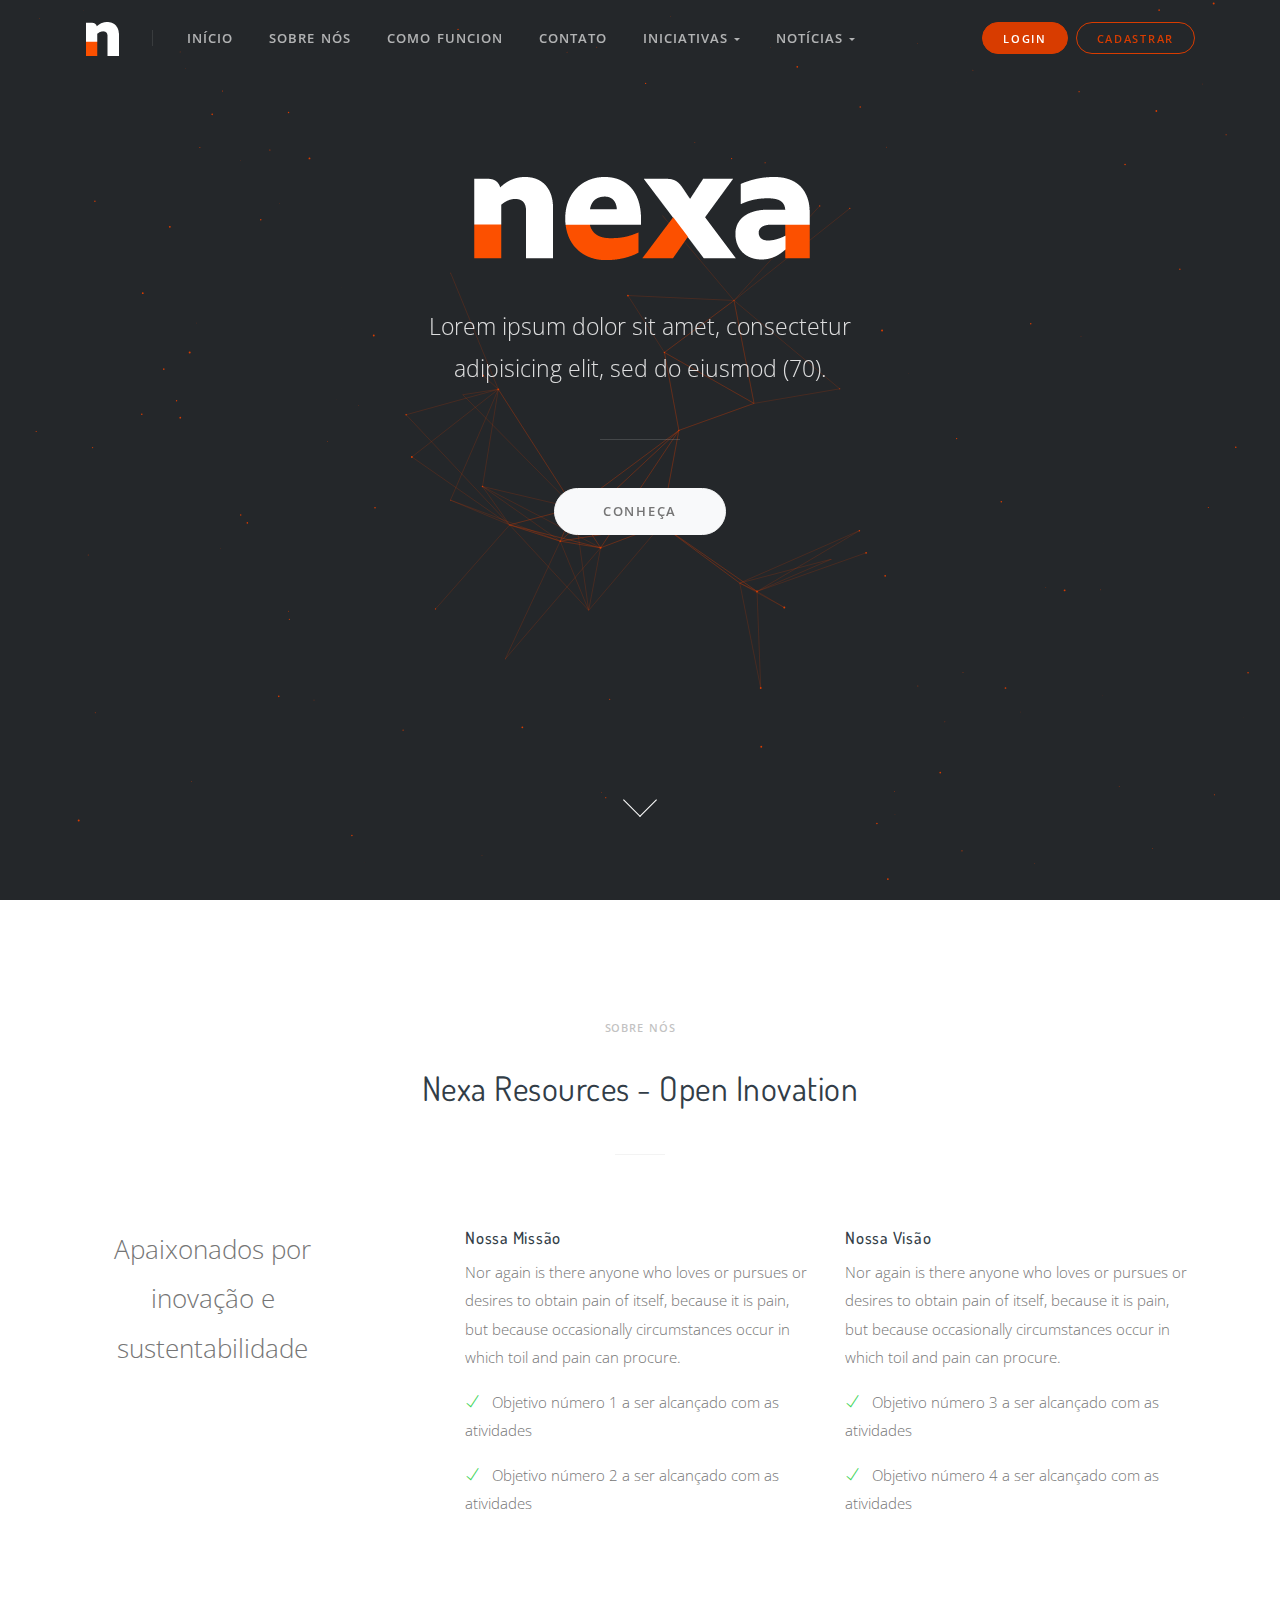
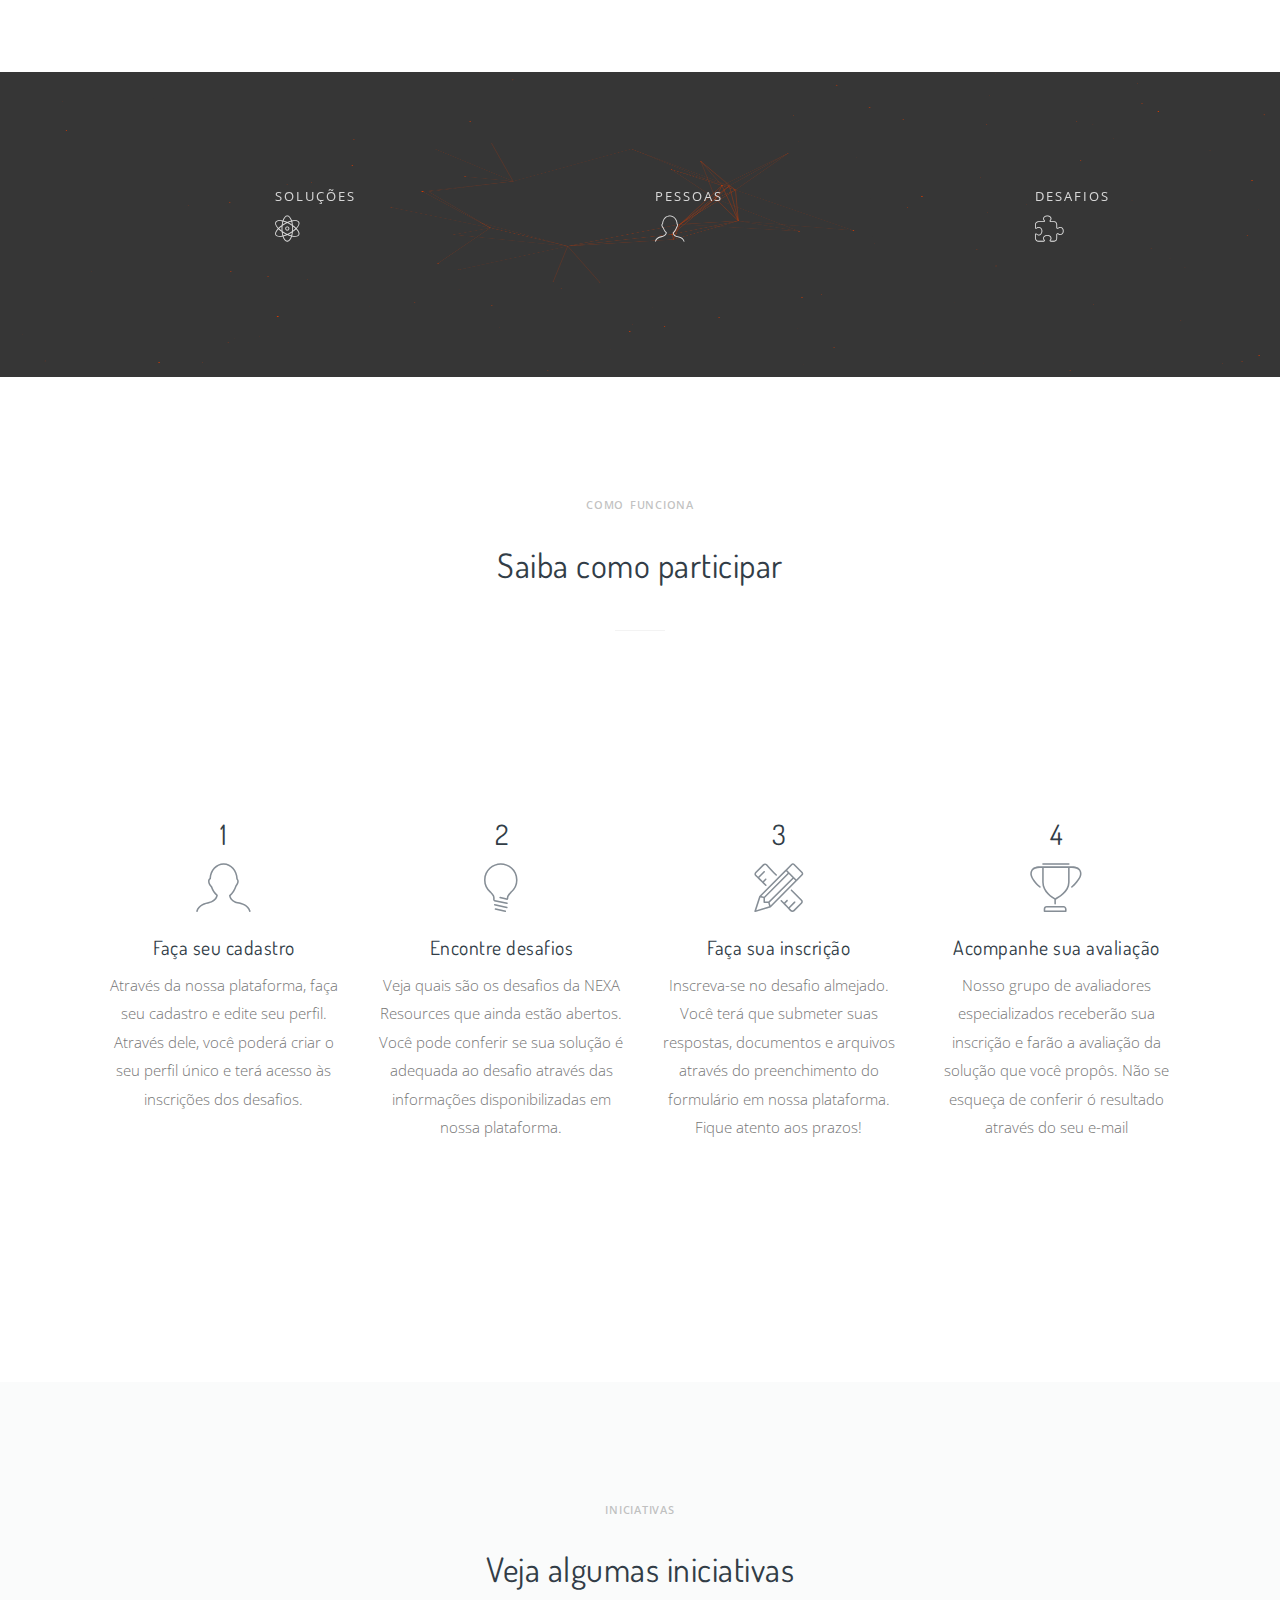
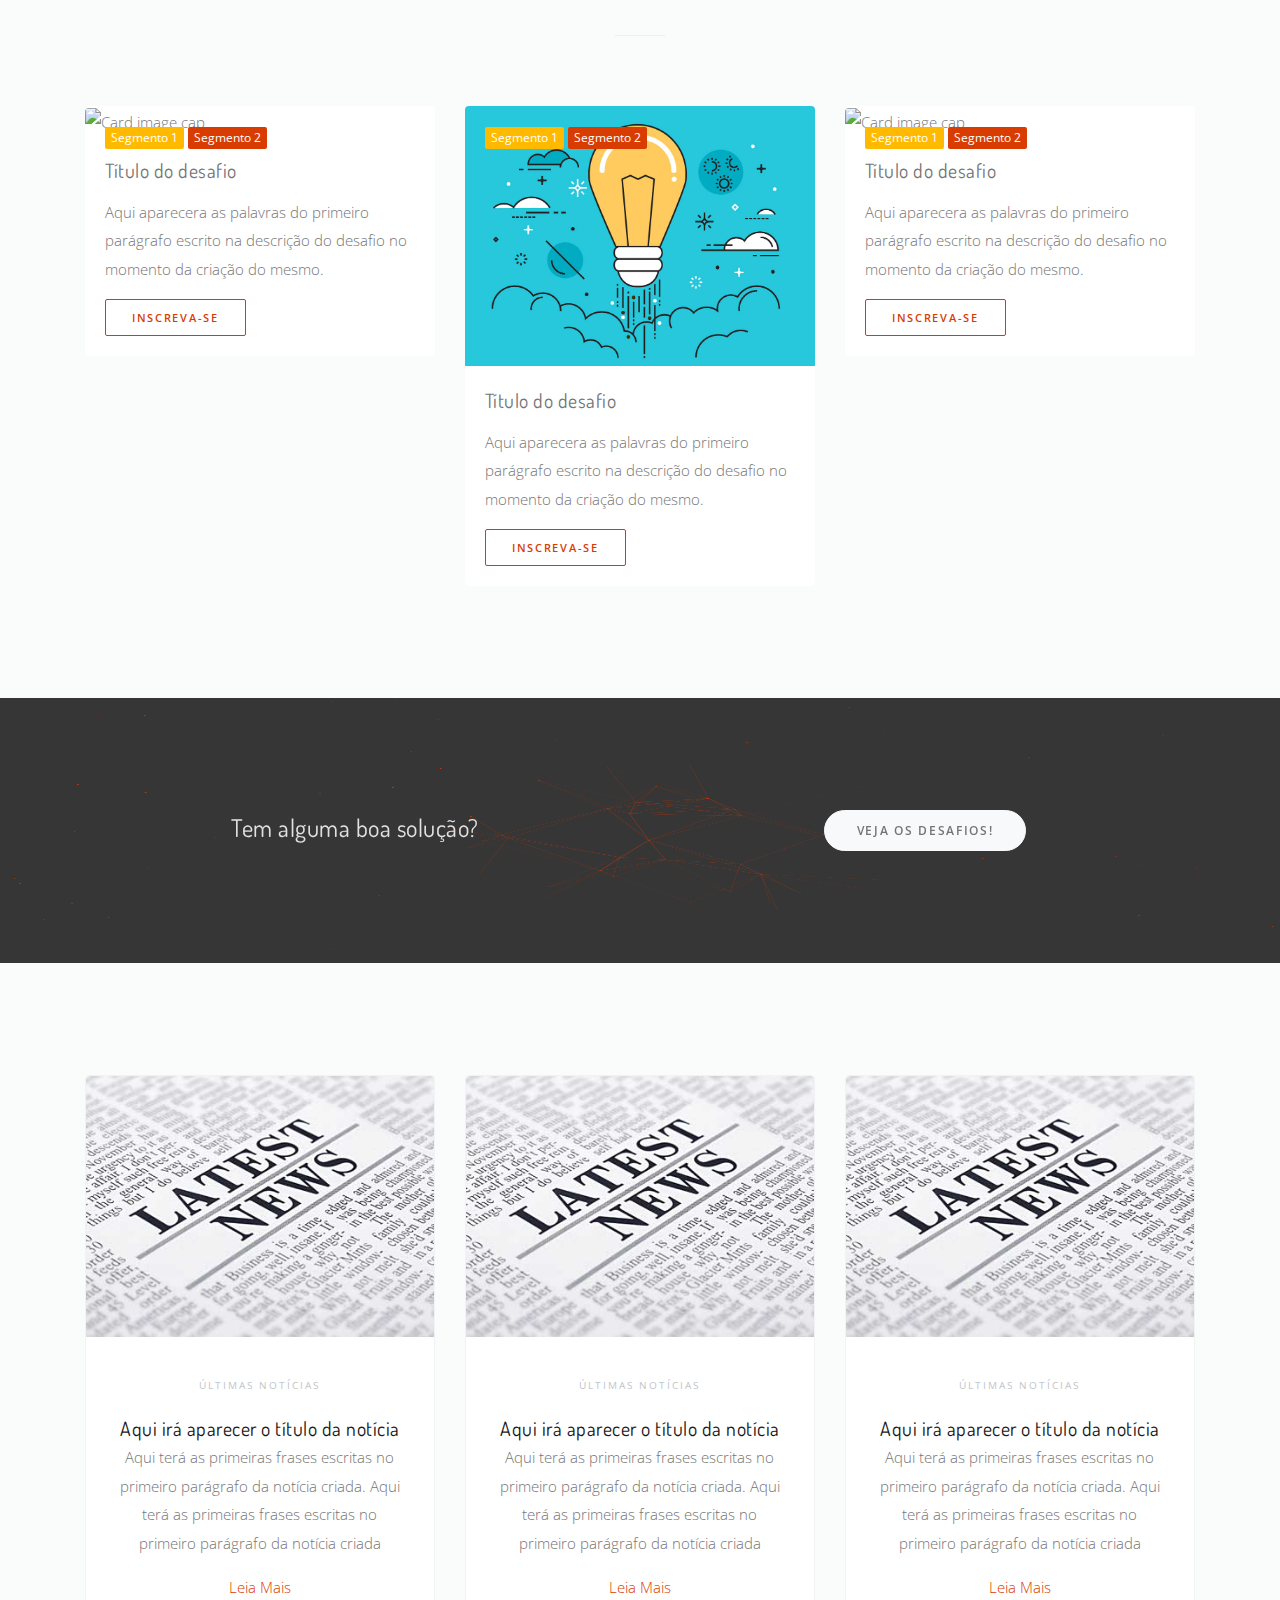
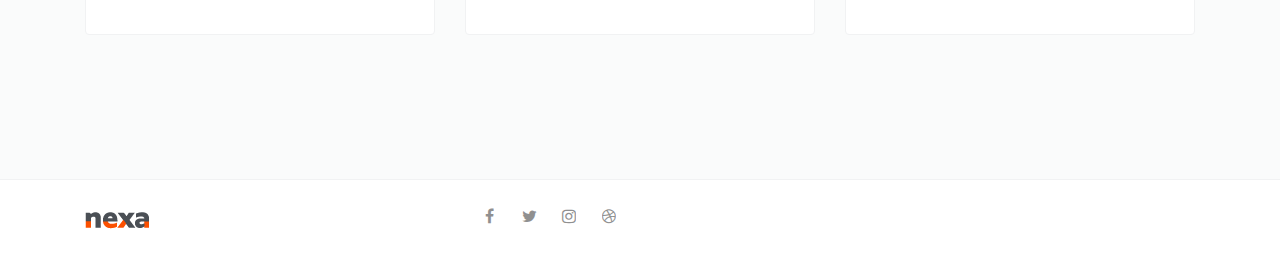
==== commit b4750bd2: "Nome da startup" ====
--- a/index.html
+++ b/index.html
@@ -378,7 +378,7 @@
             <div class="col-12 col-lg-4">
               <div class="card d-block">
                 <div class="card-img-top">
-                  <img src="assets/img/Startup.jpg" alt="Card image cap">
+                  <img src="assets/img/startup.jpg" alt="Card image cap">
                   <div class="badges">
                     <a class="badge badge-warning" href="#">Segmento 1</a>
                     <a class="badge badge-info" href="#">Segmento 2</a>
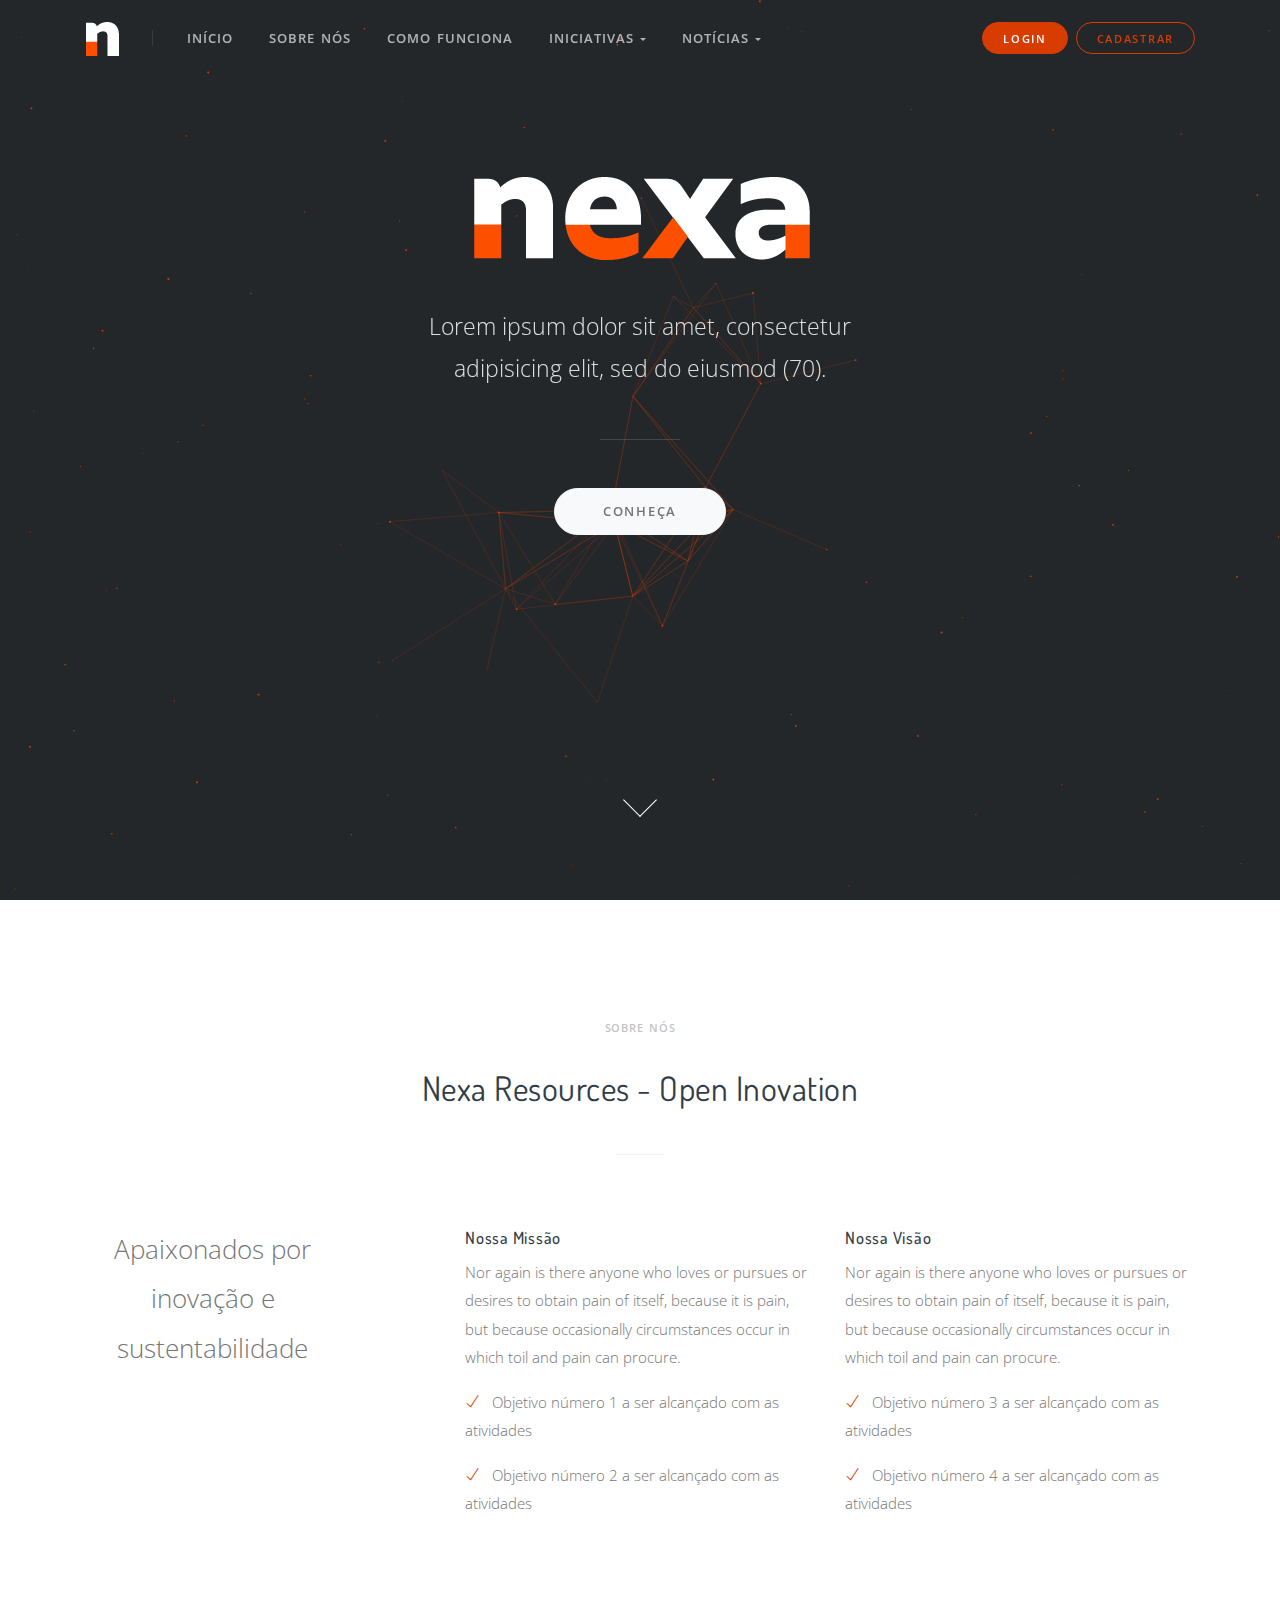
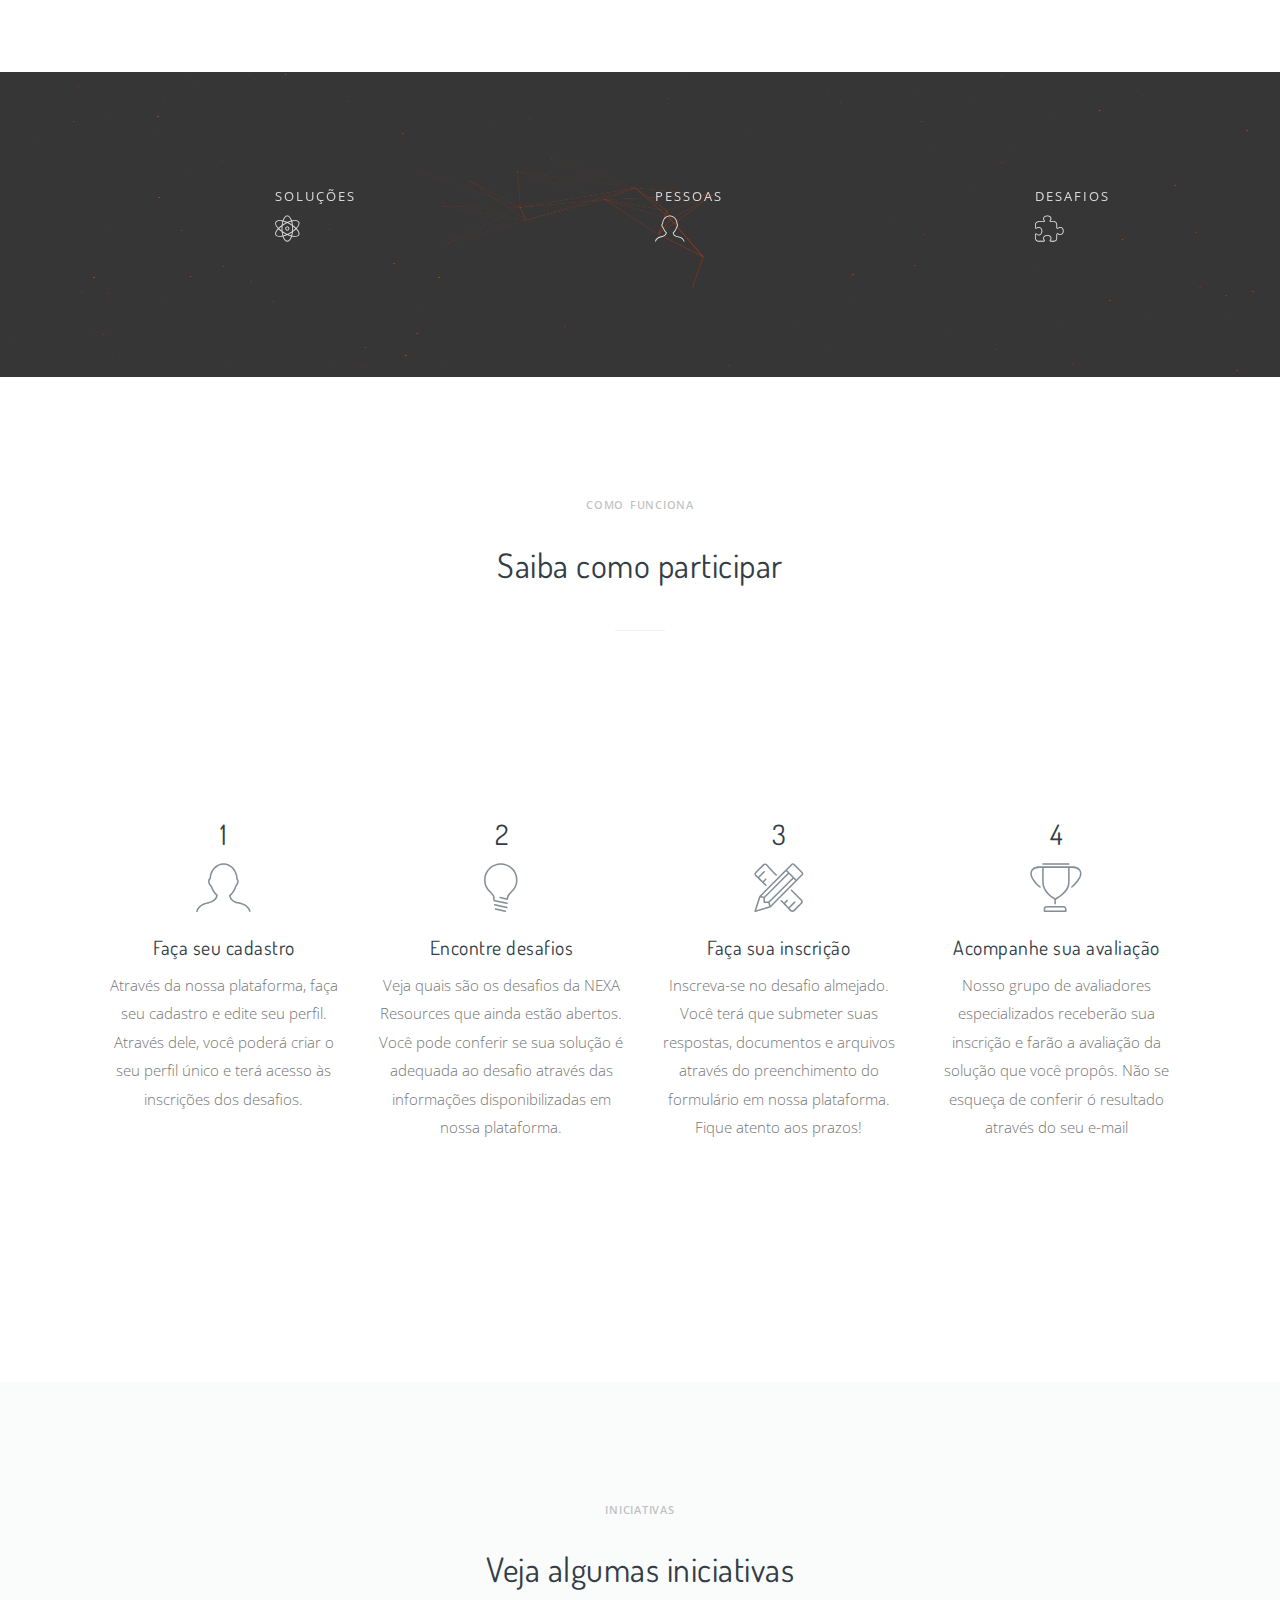
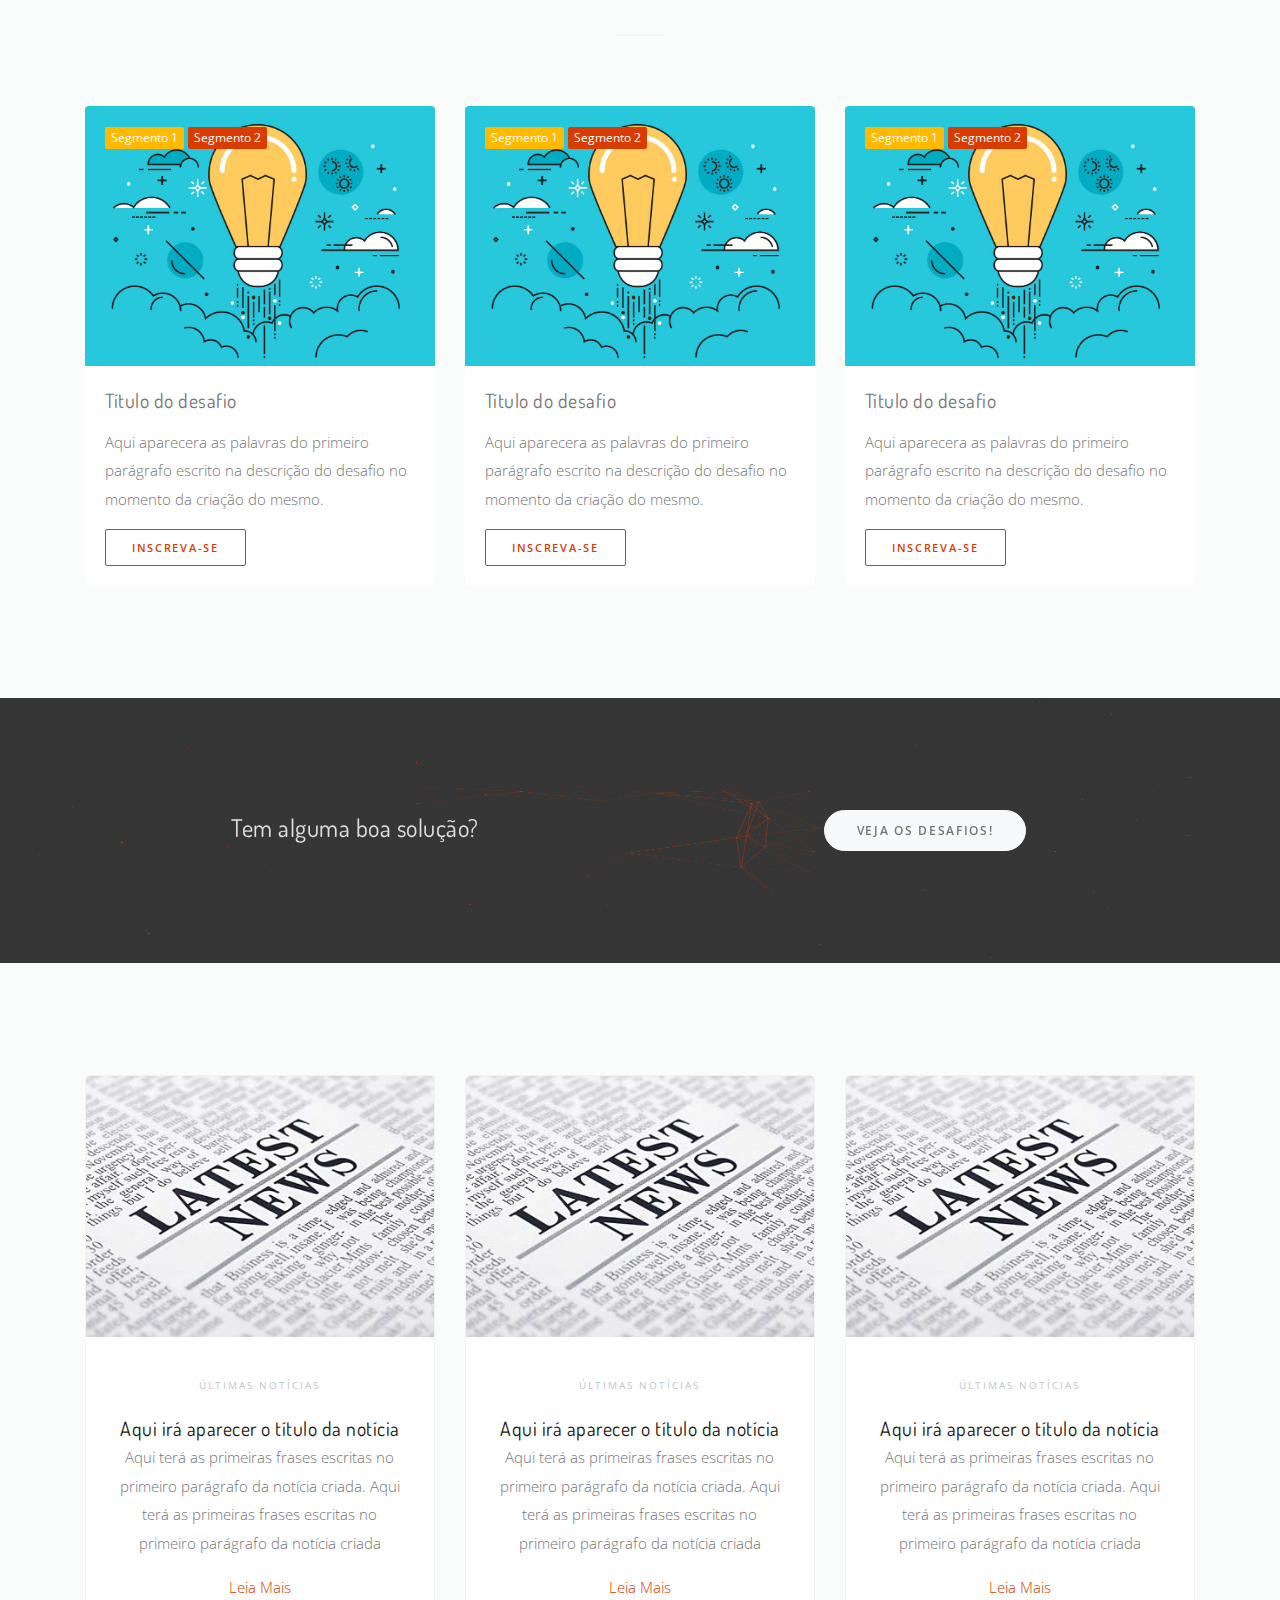
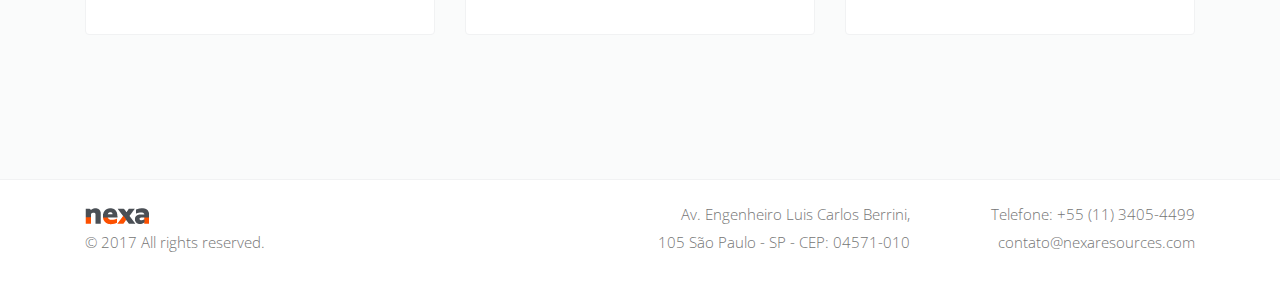
==== commit 647a2437: "S de startup" ====
--- a/index.html
+++ b/index.html
@@ -11,6 +11,8 @@
     <!-- Styles -->
     <link href="assets/css/page.min.css" rel="stylesheet">
     <link href="assets/css/style.css" rel="stylesheet">
+    <link rel="stylesheet" href="https://use.fontawesome.com/releases/v5.7.2/css/all.css" integrity="sha384-fnmOCqbTlWIlj8LyTjo7mOUStjsKC4pOpQbqyi7RrhN7udi9RwhKkMHpvLbHG9Sr" crossorigin="anonymous">
+
 
     <!-- Favicons -->
     <link rel="apple-touch-icon" href="assets/img/apple-touch-icon.png">
@@ -43,10 +45,9 @@
           <span class="navbar-divider d-mobile-none"></span>
 
           <nav class="nav nav-navbar">
-            <a class="nav-link" href="#">Início</a>
-            <a class="nav-link" href="#section">Sobre Nós</a>
-            <a class="nav-link" href="#">Como Funcion</a>
-            <a class="nav-link" href="#">Contato</a>
+            <a class="nav-link" href="index.html">Início</a>
+            <a class="nav-link" href="#1">Sobre Nós</a>
+            <a class="nav-link" href="#2">Como Funciona</a>
             <li class="nav-item">
                     <a class="nav-link" href="#">Iniciativas <span class="arrow"></span></a>
                     <ul class="nav">
@@ -122,6 +123,15 @@
                       </li>
                       <li class="nav-item">
                         <a class="nav-link" href="#">Todos</a>
+                      </li>
+                      <li class="nav-item">
+                        <a class="nav-link" href="#">Mining Lab Challenge</a>
+                      </li>
+                      <li class="nav-item">
+                        <a class="nav-link" href="#">Desafios Universitários</a>
+                      </li>
+                      <li class="nav-item">
+                        <a class="nav-link" href="#">Mining Thons</a>
                       </li>
                     </ul>
             </li>
@@ -174,11 +184,11 @@
               <a><img src="assets/img/logo-branca-laranja-grande.png" alt="Nexa Open Inovation"></a>
               <p class="lead-3 mx-auto mt-6 mb-7">Lorem ipsum dolor sit amet, consectetur adipisicing elit, sed do eiusmod (70).</p>
               <hr class="w-80px mb-7">
-              <a class="btn btn-xl btn-round btn-light px-7" href="#">Conheça</a>
+              <a class="btn btn-xl btn-round btn-light px-7" href="#2">Conheça</a>
             </div>
 
             <div class="col-12 align-self-end text-center mt-6">
-              <a class="scroll-down-1 scroll-down-white" href="#section-next"><span></span></a>
+              <a class="scroll-down-1 scroll-down-white" href="#1"><span></span></a>
             </div>
           </div>
 
@@ -188,7 +198,7 @@
 
     <!-- Main Content -->
     <main class="main-content">
-      <section class="section">
+      <section id="1" class="section">
           <div class="container">
           <header class="section-header">
             <small>Sobre nós</small>
@@ -294,7 +304,7 @@
       | Como funciona
       |‒‒‒‒‒‒‒‒‒‒‒‒‒‒‒‒‒‒‒‒‒‒‒‒‒‒‒‒‒‒‒‒‒‒‒‒‒‒‒‒‒‒‒‒‒‒‒‒‒‒‒‒‒‒‒‒‒‒‒‒‒‒‒‒‒‒‒‒‒‒‒‒‒‒
       !-->
-      <section class="section">
+      <section id="2" class="section">
         <div class="container">
           <header class="section-header">
             <small>Como Funciona</small>
@@ -355,25 +365,6 @@
 
 
           <div class="row gap-y">
-
-            <div class="col-12 col-lg-4">
-              <div class="card d-block">
-                <div class="card-img-top">
-                  <img src="assets/img/Startup.jpg" alt="Card image cap">
-                  <div class="badges">
-                    <a class="badge badge-warning" href="#">Segmento 1</a>
-                    <a class="badge badge-info" href="#">Segmento 2</a>
-                  </div>
-                </div>
-
-                <div class="card-body">
-                  <h5 class="card-title">Título do desafio</h5>
-                  <p>Aqui aparecera as palavras do primeiro parágrafo escrito na descrição do desafio no momento da criação do mesmo.</p>
-                  <button type="button" class="btn btn-outline-info text-center">Inscreva-se</button>
-                </div>
-              </div>
-            </div>
-
 
             <div class="col-12 col-lg-4">
               <div class="card d-block">
@@ -388,17 +379,36 @@
                 <div class="card-body">
                   <h5 class="card-title">Título do desafio</h5>
                   <p>Aqui aparecera as palavras do primeiro parágrafo escrito na descrição do desafio no momento da criação do mesmo.</p>
-                  <button type="button" class="btn btn-outline-info">Inscreva-se</button>
-                </div>
-              </div>
-            </div>
-
+                  <button type="button" class="btn btn-outline-info text-center">Inscreva-se</button>
+                </div>
+              </div>
+            </div>
 
 
             <div class="col-12 col-lg-4">
               <div class="card d-block">
                 <div class="card-img-top">
-                  <img src="assets/img/Startup.jpg" alt="Card image cap">
+                  <img src="assets/img/startup.jpg" alt="Card image cap">
+                  <div class="badges">
+                    <a class="badge badge-warning" href="#">Segmento 1</a>
+                    <a class="badge badge-info" href="#">Segmento 2</a>
+                  </div>
+                </div>
+
+                <div class="card-body">
+                  <h5 class="card-title">Título do desafio</h5>
+                  <p>Aqui aparecera as palavras do primeiro parágrafo escrito na descrição do desafio no momento da criação do mesmo.</p>
+                  <button type="button" class="btn btn-outline-info">Inscreva-se</button>
+                </div>
+              </div>
+            </div>
+
+
+
+            <div class="col-12 col-lg-4">
+              <div class="card d-block">
+                <div class="card-img-top">
+                  <img src="assets/img/startup.jpg" alt="Card image cap">
                   <div class="badges">
                     <a class="badge badge-warning" href="#">Segmento 1</a>
                     <a class="badge badge-info" href="#">Segmento 2</a>
@@ -492,16 +502,21 @@
         <div class="row gap-y align-items-center">
 
           <div class="col-6 col-lg-3">
-            <a href="index.html"><img src="assets/img/logo-pequena.png" alt="logo"></a>
-          </div>
-
+            <a href="index.html"><img src="assets/img/logo-pequena.png" alt="logo"></a><p>© 2017 All rights reserved. </p>
+          </div>
+
+          <div class="col-6 col-lg-3 text-left order-lg-last">
+            <div class="social">
+              <a class="social-facebook" target="_blank" href="https://www.facebook.com/NexaResources/"><i class="fab fa-facebook-f"></i></a>
+              <a class="social-twitter" target="_blank" href="https://www.youtube.com/channel/UC3koAsz3GURI9oO40fz5caQ"><i class="fab fa-youtube"></i></a>
+              <a class="social-dribbble" target="_blank" href="https://www.linkedin.com/company/nexa-resources/"><i class="fab fa-linkedin"></i></a>
+            </div>
+          </div>
           <div class="col-6 col-lg-3 text-right order-lg-last">
-            <div class="social">
-              <a class="social-facebook" href="https://www.facebook.com/thethemeio"><i class="fa fa-facebook"></i></a>
-              <a class="social-twitter" href="https://twitter.com/thethemeio"><i class="fa fa-twitter"></i></a>
-              <a class="social-instagram" href="https://www.instagram.com/thethemeio/"><i class="fa fa-instagram"></i></a>
-              <a class="social-dribbble" href="https://dribbble.com/thethemeio"><i class="fa fa-dribbble"></i></a>
-            </div>
+              <p>Av. Engenheiro Luis Carlos Berrini, 105 São Paulo - SP - CEP: 04571-010 </p>
+          </div>
+          <div class="col-6 col-lg-3 text-right order-lg-last">
+              <p>Telefone: +55 (11) 3405-4499 contato@nexaresources.com</p>
           </div>
         </div>
       </div>
--- a/assets/css/page.min.css
+++ b/assets/css/page.min.css
@@ -1,8 +1,8 @@
-@import url("https://fonts.googleapis.com/css?family=Open+Sans:300,400,600,700|Dosis:200,400,500,600");:root{--blue: #d83c00;--indigo: #6610f2;--purple: #d83c00;--pink: #e83e8c;--red: #ff4954;--orange: #ffbe00;--yellow: #ffba00;--green: #3cd458;--teal: #20c997;--cyan: #17a2b8;--white: #fff;--gray: #868e96;--gray-dark: #343a40;--primary: #d83c00;--secondary: #e9ecf0;--success: #3cd458;--info: #d83c00;--warning: #ffba00;--danger: #ff4954;--light: #f8f9fa;--dark: #191919;--breakpoint-xs: 0;--breakpoint-sm: 576px;--breakpoint-md: 768px;--breakpoint-lg: 992px;--breakpoint-xl: 1200px;--font-family-sans-serif: -apple-system, BlinkMacSystemFont, "Segoe UI", Roboto, "Helvetica Neue", Arial, "Noto Sans", sans-serif, "Apple Color Emoji", "Segoe UI Emoji", "Segoe UI Symbol", "Noto Color Emoji";--font-family-monospace: SFMono-Regular, Menlo, Monaco, Consolas, "Liberation Mono", "Courier New", monospace}*,*::before,*::after{-webkit-box-sizing:border-box;box-sizing:border-box}html{font-family:sans-serif;line-height:1.15;-webkit-text-size-adjust:100%;-webkit-tap-highlight-color:rgba(0,0,0,0)}article,aside,figcaption,figure,footer,header,hgroup,main,nav,section{display:block}body{margin:0;font-family:"Open Sans",sans-serif;font-size:.9375rem;font-weight:300;line-height:1.9;color:#757575;text-align:left;background-color:#fff}[tabindex="-1"]:focus{outline:0 !important}hr{-webkit-box-sizing:content-box;box-sizing:content-box;height:0;overflow:visible}h1,h2,h3,h4,h5,h6{margin-top:0;margin-bottom:.5rem}p{margin-top:0;margin-bottom:1rem}abbr[title],abbr[data-original-title]{text-decoration:underline;-webkit-text-decoration:underline dotted;text-decoration:underline dotted;cursor:help;border-bottom:0;text-decoration-skip-ink:none}address{margin-bottom:1rem;font-style:normal;line-height:inherit}ol,ul,dl{margin-top:0;margin-bottom:1rem}ol ol,ul ul,ol ul,ul ol{margin-bottom:0}dt{font-weight:600}dd{margin-bottom:.5rem;margin-left:0}blockquote{margin:0 0 1rem}b,strong{font-weight:bolder}small{font-size:80%}sub,sup{position:relative;font-size:75%;line-height:0;vertical-align:baseline}sub{bottom:-.25em}sup{top:-.5em}a{color:#d83c00;text-decoration:none;background-color:transparent}a:hover{color:#0478ff;text-decoration:underline}a:not([href]):not([tabindex]){color:inherit;text-decoration:none}a:not([href]):not([tabindex]):hover,a:not([href]):not([tabindex]):focus{color:inherit;text-decoration:none}a:not([href]):not([tabindex]):focus{outline:0}pre,code,kbd,samp{font-family:SFMono-Regular,Menlo,Monaco,Consolas,"Liberation Mono","Courier New",monospace;font-size:1em}pre{margin-top:0;margin-bottom:1rem;overflow:auto}figure{margin:0 0 1rem}img{vertical-align:middle;border-style:none}svg{overflow:hidden;vertical-align:middle}table{border-collapse:collapse}caption{padding-top:.75rem;padding-bottom:.75rem;color:#868e96;text-align:left;caption-side:bottom}th{text-align:inherit}label{display:inline-block;margin-bottom:.5rem}button{border-radius:0}button:focus{outline:1px dotted;outline:5px auto -webkit-focus-ring-color}input,button,select,optgroup,textarea{margin:0;font-family:inherit;font-size:inherit;line-height:inherit}button,input{overflow:visible}button,select{text-transform:none}button,[type="button"],[type="reset"],[type="submit"]{-webkit-appearance:button}button::-moz-focus-inner,[type="button"]::-moz-focus-inner,[type="reset"]::-moz-focus-inner,[type="submit"]::-moz-focus-inner{padding:0;border-style:none}input[type="radio"],input[type="checkbox"]{-webkit-box-sizing:border-box;box-sizing:border-box;padding:0}input[type="date"],input[type="time"],input[type="datetime-local"],input[type="month"]{-webkit-appearance:listbox}textarea{overflow:auto;resize:vertical}fieldset{min-width:0;padding:0;margin:0;border:0}legend{display:block;width:100%;max-width:100%;padding:0;margin-bottom:.5rem;font-size:1.5rem;line-height:inherit;color:inherit;white-space:normal}progress{vertical-align:baseline}[type="number"]::-webkit-inner-spin-button,[type="number"]::-webkit-outer-spin-button{height:auto}[type="search"]{outline-offset:-2px;-webkit-appearance:none}[type="search"]::-webkit-search-decoration{-webkit-appearance:none}::-webkit-file-upload-button{font:inherit;-webkit-appearance:button}output{display:inline-block}summary{display:list-item;cursor:pointer}template{display:none}[hidden]{display:none !important}h1,h2,h3,h4,h5,h6,.h1,.h2,.h3,.h4,.h5,.h6{margin-bottom:.5rem;font-family:Dosis,sans-serif;font-weight:400;line-height:1.5;color:#323d47}h1,.h1{font-size:2.57813rem}h2,.h2{font-size:2.10938rem}h3,.h3{font-size:1.75781rem}h4,.h4{font-size:1.52344rem}h5,.h5{font-size:1.23047rem}h6,.h6{font-size:1.05469rem}.lead,.pricing-4 .plan-price p{font-size:1.17188rem;font-weight:300}.display-1{font-size:5rem;font-weight:200;line-height:1.5}.display-2{font-size:4rem;font-weight:200;line-height:1.5}.display-3{font-size:3.5rem;font-weight:200;line-height:1.5}.display-4{font-size:3rem;font-weight:200;line-height:1.5}hr{margin-top:1rem;margin-bottom:1rem;border:0;border-top:1px solid rgba(0,0,0,0.1)}small,.small{font-size:85%;font-weight:400}mark,.mark{padding:.2em;background-color:#fcf8e3}.list-unstyled{padding-left:0;list-style:none}.list-inline{padding-left:0;list-style:none}.list-inline-item{display:inline-block}.list-inline-item:not(:last-child){margin-right:.5rem}.initialism{font-size:90%;text-transform:uppercase}.blockquote{margin-bottom:1rem;font-size:1.17188rem}.blockquote-footer{display:block;font-size:85%;color:#868e96}.blockquote-footer::before{content:"\2014\00A0"}.img-fluid{max-width:100%;height:auto}.img-thumbnail{padding:.25rem;background-color:#fff;border:1px solid #dee2e6;border-radius:.25rem;max-width:100%;height:auto}.figure{display:inline-block}.figure-img{margin-bottom:.5rem;line-height:1}.figure-caption{font-size:90%;color:#868e96}code{font-size:87.5%;color:#e83e8c;word-break:break-word}a>code{color:inherit}kbd{padding:.2rem .4rem;font-size:87.5%;color:#fff;background-color:#212529;border-radius:.125rem}kbd kbd{padding:0;font-size:100%;font-weight:600}pre{display:block;font-size:87.5%;color:#212529}pre code{font-size:inherit;color:inherit;word-break:normal}.pre-scrollable{max-height:340px;overflow-y:scroll}.container{width:100%;padding-right:15px;padding-left:15px;margin-right:auto;margin-left:auto}@media (min-width: 576px){.container{max-width:540px}}@media (min-width: 768px){.container{max-width:720px}}@media (min-width: 992px){.container{max-width:960px}}@media (min-width: 1200px){.container{max-width:1140px}}.container-fluid{width:100%;padding-right:15px;padding-left:15px;margin-right:auto;margin-left:auto}.row{display:-webkit-box;display:flex;flex-wrap:wrap;margin-right:-15px;margin-left:-15px}.no-gutters{margin-right:0;margin-left:0}.no-gutters>.col,.no-gutters>[class*="col-"]{padding-right:0;padding-left:0}.col-1,.col-2,.col-3,.col-4,.col-5,.col-6,.col-7,.col-8,.col-9,.col-10,.col-11,.col-12,.col,.col-auto,.col-sm-1,.col-sm-2,.col-sm-3,.col-sm-4,.col-sm-5,.col-sm-6,.col-sm-7,.col-sm-8,.col-sm-9,.col-sm-10,.col-sm-11,.col-sm-12,.col-sm,.col-sm-auto,.col-md-1,.col-md-2,.col-md-3,.col-md-4,.col-md-5,.col-md-6,.col-md-7,.col-md-8,.col-md-9,.col-md-10,.col-md-11,.col-md-12,.col-md,.col-md-auto,.col-lg-1,.col-lg-2,.col-lg-3,.col-lg-4,.col-lg-5,.col-lg-6,.col-lg-7,.col-lg-8,.col-lg-9,.col-lg-10,.col-lg-11,.col-lg-12,.col-lg,.col-lg-auto,.col-xl-1,.col-xl-2,.col-xl-3,.col-xl-4,.col-xl-5,.col-xl-6,.col-xl-7,.col-xl-8,.col-xl-9,.col-xl-10,.col-xl-11,.col-xl-12,.col-xl,.col-xl-auto{position:relative;width:100%;padding-right:15px;padding-left:15px}.col{flex-basis:0;-webkit-box-flex:1;flex-grow:1;max-width:100%}.col-auto{-webkit-box-flex:0;flex:0 0 auto;width:auto;max-width:100%}.col-1{-webkit-box-flex:0;flex:0 0 8.33333%;max-width:8.33333%}.col-2{-webkit-box-flex:0;flex:0 0 16.66667%;max-width:16.66667%}.col-3{-webkit-box-flex:0;flex:0 0 25%;max-width:25%}.col-4{-webkit-box-flex:0;flex:0 0 33.33333%;max-width:33.33333%}.col-5{-webkit-box-flex:0;flex:0 0 41.66667%;max-width:41.66667%}.col-6{-webkit-box-flex:0;flex:0 0 50%;max-width:50%}.col-7{-webkit-box-flex:0;flex:0 0 58.33333%;max-width:58.33333%}.col-8{-webkit-box-flex:0;flex:0 0 66.66667%;max-width:66.66667%}.col-9{-webkit-box-flex:0;flex:0 0 75%;max-width:75%}.col-10{-webkit-box-flex:0;flex:0 0 83.33333%;max-width:83.33333%}.col-11{-webkit-box-flex:0;flex:0 0 91.66667%;max-width:91.66667%}.col-12{-webkit-box-flex:0;flex:0 0 100%;max-width:100%}.order-first{-webkit-box-ordinal-group:0;order:-1}.order-last{-webkit-box-ordinal-group:14;order:13}.order-0{-webkit-box-ordinal-group:1;order:0}.order-1{-webkit-box-ordinal-group:2;order:1}.order-2{-webkit-box-ordinal-group:3;order:2}.order-3{-webkit-box-ordinal-group:4;order:3}.order-4{-webkit-box-ordinal-group:5;order:4}.order-5{-webkit-box-ordinal-group:6;order:5}.order-6{-webkit-box-ordinal-group:7;order:6}.order-7{-webkit-box-ordinal-group:8;order:7}.order-8{-webkit-box-ordinal-group:9;order:8}.order-9{-webkit-box-ordinal-group:10;order:9}.order-10{-webkit-box-ordinal-group:11;order:10}.order-11{-webkit-box-ordinal-group:12;order:11}.order-12{-webkit-box-ordinal-group:13;order:12}.offset-1{margin-left:8.33333%}.offset-2{margin-left:16.66667%}.offset-3{margin-left:25%}.offset-4{margin-left:33.33333%}.offset-5{margin-left:41.66667%}.offset-6{margin-left:50%}.offset-7{margin-left:58.33333%}.offset-8{margin-left:66.66667%}.offset-9{margin-left:75%}.offset-10{margin-left:83.33333%}.offset-11{margin-left:91.66667%}@media (min-width: 576px){.col-sm{flex-basis:0;-webkit-box-flex:1;flex-grow:1;max-width:100%}.col-sm-auto{-webkit-box-flex:0;flex:0 0 auto;width:auto;max-width:100%}.col-sm-1{-webkit-box-flex:0;flex:0 0 8.33333%;max-width:8.33333%}.col-sm-2{-webkit-box-flex:0;flex:0 0 16.66667%;max-width:16.66667%}.col-sm-3{-webkit-box-flex:0;flex:0 0 25%;max-width:25%}.col-sm-4{-webkit-box-flex:0;flex:0 0 33.33333%;max-width:33.33333%}.col-sm-5{-webkit-box-flex:0;flex:0 0 41.66667%;max-width:41.66667%}.col-sm-6{-webkit-box-flex:0;flex:0 0 50%;max-width:50%}.col-sm-7{-webkit-box-flex:0;flex:0 0 58.33333%;max-width:58.33333%}.col-sm-8{-webkit-box-flex:0;flex:0 0 66.66667%;max-width:66.66667%}.col-sm-9{-webkit-box-flex:0;flex:0 0 75%;max-width:75%}.col-sm-10{-webkit-box-flex:0;flex:0 0 83.33333%;max-width:83.33333%}.col-sm-11{-webkit-box-flex:0;flex:0 0 91.66667%;max-width:91.66667%}.col-sm-12{-webkit-box-flex:0;flex:0 0 100%;max-width:100%}.order-sm-first{-webkit-box-ordinal-group:0;order:-1}.order-sm-last{-webkit-box-ordinal-group:14;order:13}.order-sm-0{-webkit-box-ordinal-group:1;order:0}.order-sm-1{-webkit-box-ordinal-group:2;order:1}.order-sm-2{-webkit-box-ordinal-group:3;order:2}.order-sm-3{-webkit-box-ordinal-group:4;order:3}.order-sm-4{-webkit-box-ordinal-group:5;order:4}.order-sm-5{-webkit-box-ordinal-group:6;order:5}.order-sm-6{-webkit-box-ordinal-group:7;order:6}.order-sm-7{-webkit-box-ordinal-group:8;order:7}.order-sm-8{-webkit-box-ordinal-group:9;order:8}.order-sm-9{-webkit-box-ordinal-group:10;order:9}.order-sm-10{-webkit-box-ordinal-group:11;order:10}.order-sm-11{-webkit-box-ordinal-group:12;order:11}.order-sm-12{-webkit-box-ordinal-group:13;order:12}.offset-sm-0{margin-left:0}.offset-sm-1{margin-left:8.33333%}.offset-sm-2{margin-left:16.66667%}.offset-sm-3{margin-left:25%}.offset-sm-4{margin-left:33.33333%}.offset-sm-5{margin-left:41.66667%}.offset-sm-6{margin-left:50%}.offset-sm-7{margin-left:58.33333%}.offset-sm-8{margin-left:66.66667%}.offset-sm-9{margin-left:75%}.offset-sm-10{margin-left:83.33333%}.offset-sm-11{margin-left:91.66667%}}@media (min-width: 768px){.col-md{flex-basis:0;-webkit-box-flex:1;flex-grow:1;max-width:100%}.col-md-auto{-webkit-box-flex:0;flex:0 0 auto;width:auto;max-width:100%}.col-md-1{-webkit-box-flex:0;flex:0 0 8.33333%;max-width:8.33333%}.col-md-2{-webkit-box-flex:0;flex:0 0 16.66667%;max-width:16.66667%}.col-md-3{-webkit-box-flex:0;flex:0 0 25%;max-width:25%}.col-md-4{-webkit-box-flex:0;flex:0 0 33.33333%;max-width:33.33333%}.col-md-5{-webkit-box-flex:0;flex:0 0 41.66667%;max-width:41.66667%}.col-md-6{-webkit-box-flex:0;flex:0 0 50%;max-width:50%}.col-md-7{-webkit-box-flex:0;flex:0 0 58.33333%;max-width:58.33333%}.col-md-8{-webkit-box-flex:0;flex:0 0 66.66667%;max-width:66.66667%}.col-md-9{-webkit-box-flex:0;flex:0 0 75%;max-width:75%}.col-md-10{-webkit-box-flex:0;flex:0 0 83.33333%;max-width:83.33333%}.col-md-11{-webkit-box-flex:0;flex:0 0 91.66667%;max-width:91.66667%}.col-md-12{-webkit-box-flex:0;flex:0 0 100%;max-width:100%}.order-md-first{-webkit-box-ordinal-group:0;order:-1}.order-md-last{-webkit-box-ordinal-group:14;order:13}.order-md-0{-webkit-box-ordinal-group:1;order:0}.order-md-1{-webkit-box-ordinal-group:2;order:1}.order-md-2{-webkit-box-ordinal-group:3;order:2}.order-md-3{-webkit-box-ordinal-group:4;order:3}.order-md-4{-webkit-box-ordinal-group:5;order:4}.order-md-5{-webkit-box-ordinal-group:6;order:5}.order-md-6{-webkit-box-ordinal-group:7;order:6}.order-md-7{-webkit-box-ordinal-group:8;order:7}.order-md-8{-webkit-box-ordinal-group:9;order:8}.order-md-9{-webkit-box-ordinal-group:10;order:9}.order-md-10{-webkit-box-ordinal-group:11;order:10}.order-md-11{-webkit-box-ordinal-group:12;order:11}.order-md-12{-webkit-box-ordinal-group:13;order:12}.offset-md-0{margin-left:0}.offset-md-1{margin-left:8.33333%}.offset-md-2{margin-left:16.66667%}.offset-md-3{margin-left:25%}.offset-md-4{margin-left:33.33333%}.offset-md-5{margin-left:41.66667%}.offset-md-6{margin-left:50%}.offset-md-7{margin-left:58.33333%}.offset-md-8{margin-left:66.66667%}.offset-md-9{margin-left:75%}.offset-md-10{margin-left:83.33333%}.offset-md-11{margin-left:91.66667%}}@media (min-width: 992px){.col-lg{flex-basis:0;-webkit-box-flex:1;flex-grow:1;max-width:100%}.col-lg-auto{-webkit-box-flex:0;flex:0 0 auto;width:auto;max-width:100%}.col-lg-1{-webkit-box-flex:0;flex:0 0 8.33333%;max-width:8.33333%}.col-lg-2{-webkit-box-flex:0;flex:0 0 16.66667%;max-width:16.66667%}.col-lg-3{-webkit-box-flex:0;flex:0 0 25%;max-width:25%}.col-lg-4{-webkit-box-flex:0;flex:0 0 33.33333%;max-width:33.33333%}.col-lg-5{-webkit-box-flex:0;flex:0 0 41.66667%;max-width:41.66667%}.col-lg-6{-webkit-box-flex:0;flex:0 0 50%;max-width:50%}.col-lg-7{-webkit-box-flex:0;flex:0 0 58.33333%;max-width:58.33333%}.col-lg-8{-webkit-box-flex:0;flex:0 0 66.66667%;max-width:66.66667%}.col-lg-9{-webkit-box-flex:0;flex:0 0 75%;max-width:75%}.col-lg-10{-webkit-box-flex:0;flex:0 0 83.33333%;max-width:83.33333%}.col-lg-11{-webkit-box-flex:0;flex:0 0 91.66667%;max-width:91.66667%}.col-lg-12{-webkit-box-flex:0;flex:0 0 100%;max-width:100%}.order-lg-first{-webkit-box-ordinal-group:0;order:-1}.order-lg-last{-webkit-box-ordinal-group:14;order:13}.order-lg-0{-webkit-box-ordinal-group:1;order:0}.order-lg-1{-webkit-box-ordinal-group:2;order:1}.order-lg-2{-webkit-box-ordinal-group:3;order:2}.order-lg-3{-webkit-box-ordinal-group:4;order:3}.order-lg-4{-webkit-box-ordinal-group:5;order:4}.order-lg-5{-webkit-box-ordinal-group:6;order:5}.order-lg-6{-webkit-box-ordinal-group:7;order:6}.order-lg-7{-webkit-box-ordinal-group:8;order:7}.order-lg-8{-webkit-box-ordinal-group:9;order:8}.order-lg-9{-webkit-box-ordinal-group:10;order:9}.order-lg-10{-webkit-box-ordinal-group:11;order:10}.order-lg-11{-webkit-box-ordinal-group:12;order:11}.order-lg-12{-webkit-box-ordinal-group:13;order:12}.offset-lg-0{margin-left:0}.offset-lg-1{margin-left:8.33333%}.offset-lg-2{margin-left:16.66667%}.offset-lg-3{margin-left:25%}.offset-lg-4{margin-left:33.33333%}.offset-lg-5{margin-left:41.66667%}.offset-lg-6{margin-left:50%}.offset-lg-7{margin-left:58.33333%}.offset-lg-8{margin-left:66.66667%}.offset-lg-9{margin-left:75%}.offset-lg-10{margin-left:83.33333%}.offset-lg-11{margin-left:91.66667%}}@media (min-width: 1200px){.col-xl{flex-basis:0;-webkit-box-flex:1;flex-grow:1;max-width:100%}.col-xl-auto{-webkit-box-flex:0;flex:0 0 auto;width:auto;max-width:100%}.col-xl-1{-webkit-box-flex:0;flex:0 0 8.33333%;max-width:8.33333%}.col-xl-2{-webkit-box-flex:0;flex:0 0 16.66667%;max-width:16.66667%}.col-xl-3{-webkit-box-flex:0;flex:0 0 25%;max-width:25%}.col-xl-4{-webkit-box-flex:0;flex:0 0 33.33333%;max-width:33.33333%}.col-xl-5{-webkit-box-flex:0;flex:0 0 41.66667%;max-width:41.66667%}.col-xl-6{-webkit-box-flex:0;flex:0 0 50%;max-width:50%}.col-xl-7{-webkit-box-flex:0;flex:0 0 58.33333%;max-width:58.33333%}.col-xl-8{-webkit-box-flex:0;flex:0 0 66.66667%;max-width:66.66667%}.col-xl-9{-webkit-box-flex:0;flex:0 0 75%;max-width:75%}.col-xl-10{-webkit-box-flex:0;flex:0 0 83.33333%;max-width:83.33333%}.col-xl-11{-webkit-box-flex:0;flex:0 0 91.66667%;max-width:91.66667%}.col-xl-12{-webkit-box-flex:0;flex:0 0 100%;max-width:100%}.order-xl-first{-webkit-box-ordinal-group:0;order:-1}.order-xl-last{-webkit-box-ordinal-group:14;order:13}.order-xl-0{-webkit-box-ordinal-group:1;order:0}.order-xl-1{-webkit-box-ordinal-group:2;order:1}.order-xl-2{-webkit-box-ordinal-group:3;order:2}.order-xl-3{-webkit-box-ordinal-group:4;order:3}.order-xl-4{-webkit-box-ordinal-group:5;order:4}.order-xl-5{-webkit-box-ordinal-group:6;order:5}.order-xl-6{-webkit-box-ordinal-group:7;order:6}.order-xl-7{-webkit-box-ordinal-group:8;order:7}.order-xl-8{-webkit-box-ordinal-group:9;order:8}.order-xl-9{-webkit-box-ordinal-group:10;order:9}.order-xl-10{-webkit-box-ordinal-group:11;order:10}.order-xl-11{-webkit-box-ordinal-group:12;order:11}.order-xl-12{-webkit-box-ordinal-group:13;order:12}.offset-xl-0{margin-left:0}.offset-xl-1{margin-left:8.33333%}.offset-xl-2{margin-left:16.66667%}.offset-xl-3{margin-left:25%}.offset-xl-4{margin-left:33.33333%}.offset-xl-5{margin-left:41.66667%}.offset-xl-6{margin-left:50%}.offset-xl-7{margin-left:58.33333%}.offset-xl-8{margin-left:66.66667%}.offset-xl-9{margin-left:75%}.offset-xl-10{margin-left:83.33333%}.offset-xl-11{margin-left:91.66667%}}.table{width:100%;margin-bottom:1rem;background-color:rgba(0,0,0,0)}.table th,.table td{padding:.75rem;vertical-align:top;border-top:1px solid #f1f2f3}.table thead th{vertical-align:bottom;border-bottom:2px solid #f1f2f3}.table tbody+tbody{border-top:2px solid #f1f2f3}.table .table{background-color:#fff}.table-sm th,.table-sm td{padding:.3rem}.table-bordered{border:1px solid #f1f2f3}.table-bordered th,.table-bordered td{border:1px solid #f1f2f3}.table-bordered thead th,.table-bordered thead td{border-bottom-width:2px}.table-borderless th,.table-borderless td,.table-borderless thead th,.table-borderless tbody+tbody{border:0}.table-striped tbody tr:nth-of-type(odd){background-color:#fcfdfe}.table-hover tbody tr:hover{background-color:#f9fafb}.table-primary,.table-primary>th,.table-primary>td{background-color:#cee5ff}.table-primary th,.table-primary td,.table-primary thead th,.table-primary tbody+tbody{border-color:#a4ceff}.table-hover .table-primary:hover{background-color:#b5d7ff}.table-hover .table-primary:hover>td,.table-hover .table-primary:hover>th{background-color:#b5d7ff}.table-secondary,.table-secondary>th,.table-secondary>td{background-color:#f9fafb}.table-secondary th,.table-secondary td,.table-secondary thead th,.table-secondary tbody+tbody{border-color:#f4f5f7}.table-hover .table-secondary:hover{background-color:#eaedf1}.table-hover .table-secondary:hover>td,.table-hover .table-secondary:hover>th{background-color:#eaedf1}.table-success,.table-success>th,.table-success>td{background-color:#c8f3d0}.table-success th,.table-success td,.table-success thead th,.table-success tbody+tbody{border-color:#9ae9a8}.table-hover .table-success:hover{background-color:#b3eebe}.table-hover .table-success:hover>td,.table-hover .table-success:hover>th{background-color:#b3eebe}.table-info,.table-info>th,.table-info>td{background-color:#e0d6f6}.table-info th,.table-info td,.table-info thead th,.table-info tbody+tbody{border-color:#c6b3ee}.table-hover .table-info:hover{background-color:#d0c1f1}.table-hover .table-info:hover>td,.table-hover .table-info:hover>th{background-color:#d0c1f1}.table-warning,.table-warning>th,.table-warning>td{background-color:#ffecb8}.table-warning th,.table-warning td,.table-warning thead th,.table-warning tbody+tbody{border-color:#ffdb7a}.table-hover .table-warning:hover{background-color:#ffe59f}.table-hover .table-warning:hover>td,.table-hover .table-warning:hover>th{background-color:#ffe59f}.table-danger,.table-danger>th,.table-danger>td{background-color:#ffcccf}.table-danger th,.table-danger td,.table-danger thead th,.table-danger tbody+tbody{border-color:#ffa0a6}.table-hover .table-danger:hover{background-color:#ffb3b7}.table-hover .table-danger:hover>td,.table-hover .table-danger:hover>th{background-color:#ffb3b7}.table-light,.table-light>th,.table-light>td{background-color:#fdfdfe}.table-light th,.table-light td,.table-light thead th,.table-light tbody+tbody{border-color:#fbfcfc}.table-hover .table-light:hover{background-color:#ececf6}.table-hover .table-light:hover>td,.table-hover .table-light:hover>th{background-color:#ececf6}.table-dark,.table-dark>th,.table-dark>td{background-color:#bfbfbf}.table-dark th,.table-dark td,.table-dark thead th,.table-dark tbody+tbody{border-color:#878787}.table-hover .table-dark:hover{background-color:#b2b2b2}.table-hover .table-dark:hover>td,.table-hover .table-dark:hover>th{background-color:#b2b2b2}.table-active,.table-active>th,.table-active>td{background-color:#f5f6f7}.table-hover .table-active:hover{background-color:#e7e9ec}.table-hover .table-active:hover>td,.table-hover .table-active:hover>th{background-color:#e7e9ec}.table .thead-dark th{color:#fff;background-color:#212529;border-color:#32383e}.table .thead-light th{color:#323d47;background-color:#fafbfb;border-color:#f1f2f3}.table-dark{color:#fff;background-color:#212529}.table-dark th,.table-dark td,.table-dark thead th{border-color:#32383e}.table-dark.table-bordered{border:0}.table-dark.table-striped tbody tr:nth-of-type(odd){background-color:rgba(255,255,255,0.05)}.table-dark.table-hover tbody tr:hover{background-color:rgba(255,255,255,0.075)}@media (max-width: 575.98px){.table-responsive-sm{display:block;width:100%;overflow-x:auto;-webkit-overflow-scrolling:touch;-ms-overflow-style:-ms-autohiding-scrollbar}.table-responsive-sm>.table-bordered{border:0}}@media (max-width: 767.98px){.table-responsive-md{display:block;width:100%;overflow-x:auto;-webkit-overflow-scrolling:touch;-ms-overflow-style:-ms-autohiding-scrollbar}.table-responsive-md>.table-bordered{border:0}}@media (max-width: 991.98px){.table-responsive-lg{display:block;width:100%;overflow-x:auto;-webkit-overflow-scrolling:touch;-ms-overflow-style:-ms-autohiding-scrollbar}.table-responsive-lg>.table-bordered{border:0}}@media (max-width: 1199.98px){.table-responsive-xl{display:block;width:100%;overflow-x:auto;-webkit-overflow-scrolling:touch;-ms-overflow-style:-ms-autohiding-scrollbar}.table-responsive-xl>.table-bordered{border:0}}.table-responsive{display:block;width:100%;overflow-x:auto;-webkit-overflow-scrolling:touch;-ms-overflow-style:-ms-autohiding-scrollbar}.table-responsive>.table-bordered{border:0}.form-control{display:block;width:100%;height:calc(2.53125rem + 2px);padding:.375rem .75rem;font-size:.9375rem;font-weight:300;line-height:1.9;color:#999;background-color:#fff;background-clip:padding-box;border:1px solid #eaeff4;border-radius:2px;-webkit-transition:all 0.3s ease-out;transition:all 0.3s ease-out}@media screen and (prefers-reduced-motion: reduce){.form-control{-webkit-transition:none;transition:none}}.form-control::-ms-expand{background-color:transparent;border:0}.form-control:focus{color:#323d47;background-color:#fff;border-color:#f1f2f3;outline:0;-webkit-box-shadow:0 0 40px rgba(0,0,0,0.045);box-shadow:0 0 40px rgba(0,0,0,0.045)}.form-control::-webkit-input-placeholder{color:#c9ccce;opacity:1}.form-control::-moz-placeholder{color:#c9ccce;opacity:1}.form-control:-ms-input-placeholder{color:#c9ccce;opacity:1}.form-control::-ms-input-placeholder{color:#c9ccce;opacity:1}.form-control::placeholder{color:#c9ccce;opacity:1}.form-control:disabled,.form-control[readonly]{background-color:#e9ecef;opacity:1}select.form-control:focus::-ms-value{color:#999;background-color:#fff}.form-control-file,.form-control-range{display:block;width:100%}.col-form-label{padding-top:calc(.375rem + 1px);padding-bottom:calc(.375rem + 1px);margin-bottom:0;font-size:inherit;line-height:1.9}.col-form-label-lg{padding-top:calc(.375rem + 1px);padding-bottom:calc(.375rem + 1px);font-size:1.0625rem;line-height:2.2}.col-form-label-sm{padding-top:calc(.375rem + 1px);padding-bottom:calc(.375rem + 1px);font-size:.9375rem;line-height:1.5}.form-control-plaintext{display:block;width:100%;padding-top:.375rem;padding-bottom:.375rem;margin-bottom:0;line-height:1.9;color:#757575;background-color:transparent;border:solid transparent;border-width:1px 0}.form-control-plaintext.form-control-sm,.form-control-plaintext.form-control-lg{padding-right:0;padding-left:0}.form-control-sm{height:calc(2.15625rem + 2px);padding:.375rem .5rem;font-size:.9375rem;line-height:1.5;border-radius:2px}.form-control-lg{height:calc(3.0875rem + 2px);padding:.375rem 1rem;font-size:1.0625rem;line-height:2.2;border-radius:2px}select.form-control[size],select.form-control[multiple]{height:auto}textarea.form-control{height:auto}.form-group{margin-bottom:1rem}.form-text{display:block;margin-top:.25rem}.form-row{display:-webkit-box;display:flex;flex-wrap:wrap;margin-right:-5px;margin-left:-5px}.form-row>.col,.form-row>[class*="col-"]{padding-right:5px;padding-left:5px}.form-check{position:relative;display:block;padding-left:1.25rem}.form-check-input{position:absolute;margin-top:.3rem;margin-left:-1.25rem}.form-check-input:disabled ~ .form-check-label{color:#868e96}.form-check-label{margin-bottom:0}.form-check-inline{display:-webkit-inline-box;display:inline-flex;-webkit-box-align:center;align-items:center;padding-left:0;margin-right:.75rem}.form-check-inline .form-check-input{position:static;margin-top:0;margin-right:.3125rem;margin-left:0}.valid-feedback{display:none;width:100%;margin-top:.25rem;font-size:85%;color:#3cd458}.valid-tooltip{position:absolute;top:100%;z-index:5;display:none;max-width:100%;padding:.25rem .5rem;margin-top:.1rem;font-size:.875rem;line-height:1.9;color:#fff;background-color:rgba(60,212,88,0.9);border-radius:.25rem}.was-validated .form-control:valid,.form-control.is-valid{border-color:#3cd458;padding-right:2.53125rem;background-repeat:no-repeat;background-position:center right calc(2.53125rem / 4);-webkit-background-size:calc(2.53125rem / 2) calc(2.53125rem / 2);background-size:calc(2.53125rem / 2) calc(2.53125rem / 2);background-image:url("data:image/svg+xml,%3csvg xmlns='http://www.w3.org/2000/svg' viewBox='0 0 8 8'%3e%3cpath fill='%233cd458' d='M2.3 6.73L.6 4.53c-.4-1.04.46-1.4 1.1-.8l1.1 1.4 3.4-3.8c.6-.63 1.6-.27 1.2.7l-4 4.6c-.43.5-.8.4-1.1.1z'/%3e%3c/svg%3e")}.was-validated .form-control:valid:focus,.form-control.is-valid:focus{border-color:#3cd458;-webkit-box-shadow:0 0 0 0rem rgba(60,212,88,0.25);box-shadow:0 0 0 0rem rgba(60,212,88,0.25)}.was-validated .form-control:valid ~ .valid-feedback,.was-validated .form-control:valid ~ .valid-tooltip,.form-control.is-valid ~ .valid-feedback,.form-control.is-valid ~ .valid-tooltip{display:block}.was-validated textarea.form-control:valid,textarea.form-control.is-valid{padding-right:2.53125rem;background-position:top calc(2.53125rem / 4) right calc(2.53125rem / 4)}.was-validated .custom-select:valid,.custom-select.is-valid{border-color:#3cd458;padding-right:3.64844rem;background:url("data:image/svg+xml,%3csvg xmlns='http://www.w3.org/2000/svg' viewBox='0 0 4 5'%3e%3cpath fill='%23343a40' d='M2 0L0 2h4zm0 5L0 3h4z'/%3e%3c/svg%3e") no-repeat right .75rem center/8px 10px,url("data:image/svg+xml,%3csvg xmlns='http://www.w3.org/2000/svg' viewBox='0 0 8 8'%3e%3cpath fill='%233cd458' d='M2.3 6.73L.6 4.53c-.4-1.04.46-1.4 1.1-.8l1.1 1.4 3.4-3.8c.6-.63 1.6-.27 1.2.7l-4 4.6c-.43.5-.8.4-1.1.1z'/%3e%3c/svg%3e") no-repeat center right 1.75rem/1.26563rem 1.26563rem}.was-validated .custom-select:valid:focus,.custom-select.is-valid:focus{border-color:#3cd458;-webkit-box-shadow:0 0 0 0rem rgba(60,212,88,0.25);box-shadow:0 0 0 0rem rgba(60,212,88,0.25)}.was-validated .custom-select:valid ~ .valid-feedback,.was-validated .custom-select:valid ~ .valid-tooltip,.custom-select.is-valid ~ .valid-feedback,.custom-select.is-valid ~ .valid-tooltip{display:block}.was-validated .form-control-file:valid ~ .valid-feedback,.was-validated .form-control-file:valid ~ .valid-tooltip,.form-control-file.is-valid ~ .valid-feedback,.form-control-file.is-valid ~ .valid-tooltip{display:block}.was-validated .form-check-input:valid ~ .form-check-label,.form-check-input.is-valid ~ .form-check-label{color:#3cd458}.was-validated .form-check-input:valid ~ .valid-feedback,.was-validated .form-check-input:valid ~ .valid-tooltip,.form-check-input.is-valid ~ .valid-feedback,.form-check-input.is-valid ~ .valid-tooltip{display:block}.was-validated .custom-control-input:valid ~ .custom-control-label,.custom-control-input.is-valid ~ .custom-control-label{color:#3cd458}.was-validated .custom-control-input:valid ~ .custom-control-label::before,.custom-control-input.is-valid ~ .custom-control-label::before{border-color:#3cd458}.was-validated .custom-control-input:valid ~ .valid-feedback,.was-validated .custom-control-input:valid ~ .valid-tooltip,.custom-control-input.is-valid ~ .valid-feedback,.custom-control-input.is-valid ~ .valid-tooltip{display:block}.was-validated .custom-control-input:valid:checked ~ .custom-control-label::before,.custom-control-input.is-valid:checked ~ .custom-control-label::before{border-color:#66dd7c;background-color:#66dd7c}.was-validated .custom-control-input:valid:focus ~ .custom-control-label::before,.custom-control-input.is-valid:focus ~ .custom-control-label::before{-webkit-box-shadow:0 0 0 0rem rgba(60,212,88,0.25);box-shadow:0 0 0 0rem rgba(60,212,88,0.25)}.was-validated .custom-control-input:valid:focus:not(:checked) ~ .custom-control-label::before,.custom-control-input.is-valid:focus:not(:checked) ~ .custom-control-label::before{border-color:#3cd458}.was-validated .custom-file-input:valid ~ .custom-file-label,.custom-file-input.is-valid ~ .custom-file-label{border-color:#3cd458}.was-validated .custom-file-input:valid ~ .valid-feedback,.was-validated .custom-file-input:valid ~ .valid-tooltip,.custom-file-input.is-valid ~ .valid-feedback,.custom-file-input.is-valid ~ .valid-tooltip{display:block}.was-validated .custom-file-input:valid:focus ~ .custom-file-label,.custom-file-input.is-valid:focus ~ .custom-file-label{border-color:#3cd458;-webkit-box-shadow:0 0 0 0rem rgba(60,212,88,0.25);box-shadow:0 0 0 0rem rgba(60,212,88,0.25)}.invalid-feedback{display:none;width:100%;margin-top:.25rem;font-size:85%;color:#ff4954}.invalid-tooltip{position:absolute;top:100%;z-index:5;display:none;max-width:100%;padding:.25rem .5rem;margin-top:.1rem;font-size:.875rem;line-height:1.9;color:#fff;background-color:rgba(255,73,84,0.9);border-radius:.25rem}.was-validated .form-control:invalid,.form-control.is-invalid{border-color:#ff4954;padding-right:2.53125rem;background-repeat:no-repeat;background-position:center right calc(2.53125rem / 4);-webkit-background-size:calc(2.53125rem / 2) calc(2.53125rem / 2);background-size:calc(2.53125rem / 2) calc(2.53125rem / 2);background-image:url("data:image/svg+xml,%3csvg xmlns='http://www.w3.org/2000/svg' fill='%23ff4954' viewBox='-2 -2 7 7'%3e%3cpath stroke='%23d9534f' d='M0 0l3 3m0-3L0 3'/%3e%3ccircle r='.5'/%3e%3ccircle cx='3' r='.5'/%3e%3ccircle cy='3' r='.5'/%3e%3ccircle cx='3' cy='3' r='.5'/%3e%3c/svg%3E")}.was-validated .form-control:invalid:focus,.form-control.is-invalid:focus{border-color:#ff4954;-webkit-box-shadow:0 0 0 0rem rgba(255,73,84,0.25);box-shadow:0 0 0 0rem rgba(255,73,84,0.25)}.was-validated .form-control:invalid ~ .invalid-feedback,.was-validated .form-control:invalid ~ .invalid-tooltip,.form-control.is-invalid ~ .invalid-feedback,.form-control.is-invalid ~ .invalid-tooltip{display:block}.was-validated textarea.form-control:invalid,textarea.form-control.is-invalid{padding-right:2.53125rem;background-position:top calc(2.53125rem / 4) right calc(2.53125rem / 4)}.was-validated .custom-select:invalid,.custom-select.is-invalid{border-color:#ff4954;padding-right:3.64844rem;background:url("data:image/svg+xml,%3csvg xmlns='http://www.w3.org/2000/svg' viewBox='0 0 4 5'%3e%3cpath fill='%23343a40' d='M2 0L0 2h4zm0 5L0 3h4z'/%3e%3c/svg%3e") no-repeat right .75rem center/8px 10px,url("data:image/svg+xml,%3csvg xmlns='http://www.w3.org/2000/svg' fill='%23ff4954' viewBox='-2 -2 7 7'%3e%3cpath stroke='%23d9534f' d='M0 0l3 3m0-3L0 3'/%3e%3ccircle r='.5'/%3e%3ccircle cx='3' r='.5'/%3e%3ccircle cy='3' r='.5'/%3e%3ccircle cx='3' cy='3' r='.5'/%3e%3c/svg%3E") no-repeat center right 1.75rem/1.26563rem 1.26563rem}.was-validated .custom-select:invalid:focus,.custom-select.is-invalid:focus{border-color:#ff4954;-webkit-box-shadow:0 0 0 0rem rgba(255,73,84,0.25);box-shadow:0 0 0 0rem rgba(255,73,84,0.25)}.was-validated .custom-select:invalid ~ .invalid-feedback,.was-validated .custom-select:invalid ~ .invalid-tooltip,.custom-select.is-invalid ~ .invalid-feedback,.custom-select.is-invalid ~ .invalid-tooltip{display:block}.was-validated .form-control-file:invalid ~ .invalid-feedback,.was-validated .form-control-file:invalid ~ .invalid-tooltip,.form-control-file.is-invalid ~ .invalid-feedback,.form-control-file.is-invalid ~ .invalid-tooltip{display:block}.was-validated .form-check-input:invalid ~ .form-check-label,.form-check-input.is-invalid ~ .form-check-label{color:#ff4954}.was-validated .form-check-input:invalid ~ .invalid-feedback,.was-validated .form-check-input:invalid ~ .invalid-tooltip,.form-check-input.is-invalid ~ .invalid-feedback,.form-check-input.is-invalid ~ .invalid-tooltip{display:block}.was-validated .custom-control-input:invalid ~ .custom-control-label,.custom-control-input.is-invalid ~ .custom-control-label{color:#ff4954}.was-validated .custom-control-input:invalid ~ .custom-control-label::before,.custom-control-input.is-invalid ~ .custom-control-label::before{border-color:#ff4954}.was-validated .custom-control-input:invalid ~ .invalid-feedback,.was-validated .custom-control-input:invalid ~ .invalid-tooltip,.custom-control-input.is-invalid ~ .invalid-feedback,.custom-control-input.is-invalid ~ .invalid-tooltip{display:block}.was-validated .custom-control-input:invalid:checked ~ .custom-control-label::before,.custom-control-input.is-invalid:checked ~ .custom-control-label::before{border-color:#ff7c84;background-color:#ff7c84}.was-validated .custom-control-input:invalid:focus ~ .custom-control-label::before,.custom-control-input.is-invalid:focus ~ .custom-control-label::before{-webkit-box-shadow:0 0 0 0rem rgba(255,73,84,0.25);box-shadow:0 0 0 0rem rgba(255,73,84,0.25)}.was-validated .custom-control-input:invalid:focus:not(:checked) ~ .custom-control-label::before,.custom-control-input.is-invalid:focus:not(:checked) ~ .custom-control-label::before{border-color:#ff4954}.was-validated .custom-file-input:invalid ~ .custom-file-label,.custom-file-input.is-invalid ~ .custom-file-label{border-color:#ff4954}.was-validated .custom-file-input:invalid ~ .invalid-feedback,.was-validated .custom-file-input:invalid ~ .invalid-tooltip,.custom-file-input.is-invalid ~ .invalid-feedback,.custom-file-input.is-invalid ~ .invalid-tooltip{display:block}.was-validated .custom-file-input:invalid:focus ~ .custom-file-label,.custom-file-input.is-invalid:focus ~ .custom-file-label{border-color:#ff4954;-webkit-box-shadow:0 0 0 0rem rgba(255,73,84,0.25);box-shadow:0 0 0 0rem rgba(255,73,84,0.25)}.form-inline{display:-webkit-box;display:flex;-webkit-box-orient:horizontal;-webkit-box-direction:normal;flex-flow:row wrap;-webkit-box-align:center;align-items:center}.form-inline .form-check{width:100%}@media (min-width: 576px){.form-inline label{display:-webkit-box;display:flex;-webkit-box-align:center;align-items:center;-webkit-box-pack:center;justify-content:center;margin-bottom:0}.form-inline .form-group{display:-webkit-box;display:flex;-webkit-box-flex:0;flex:0 0 auto;-webkit-box-orient:horizontal;-webkit-box-direction:normal;flex-flow:row wrap;-webkit-box-align:center;align-items:center;margin-bottom:0}.form-inline .form-control{display:inline-block;width:auto;vertical-align:middle}.form-inline .form-control-plaintext{display:inline-block}.form-inline .input-group,.form-inline .custom-select{width:auto}.form-inline .form-check{display:-webkit-box;display:flex;-webkit-box-align:center;align-items:center;-webkit-box-pack:center;justify-content:center;width:auto;padding-left:0}.form-inline .form-check-input{position:relative;margin-top:0;margin-right:.25rem;margin-left:0}.form-inline .custom-control{-webkit-box-align:center;align-items:center;-webkit-box-pack:center;justify-content:center}.form-inline .custom-control-label{margin-bottom:0}}.btn{display:inline-block;font-weight:600;color:#757575;text-align:center;vertical-align:middle;-webkit-user-select:none;-moz-user-select:none;-ms-user-select:none;user-select:none;background-color:transparent;border:1px solid transparent;padding:.375rem .75rem;font-size:.9375rem;line-height:1.9;border-radius:.25rem;-webkit-transition:color 0.15s ease-in-out,background-color 0.15s ease-in-out,border-color 0.15s ease-in-out,-webkit-box-shadow 0.15s ease-in-out;transition:color 0.15s ease-in-out,background-color 0.15s ease-in-out,border-color 0.15s ease-in-out,-webkit-box-shadow 0.15s ease-in-out;transition:color 0.15s ease-in-out,background-color 0.15s ease-in-out,border-color 0.15s ease-in-out,box-shadow 0.15s ease-in-out;transition:color 0.15s ease-in-out,background-color 0.15s ease-in-out,border-color 0.15s ease-in-out,box-shadow 0.15s ease-in-out,-webkit-box-shadow 0.15s ease-in-out}@media screen and (prefers-reduced-motion: reduce){.btn{-webkit-transition:none;transition:none}}.btn:hover{color:#757575;text-decoration:none}.btn:focus,.btn.focus{outline:0;-webkit-box-shadow:none;box-shadow:none}.btn.disabled,.btn:disabled{opacity:.65}.btn:not(:disabled):not(.disabled){cursor:pointer}a.btn.disabled,fieldset:disabled a.btn{pointer-events:none}.btn-primary{color:#fff;background-color:#d83c00;border-color:#d83c00}.btn-primary:hover{color:#fff;background-color:#3c96ff;border-color:#3c96ff;-webkit-box-shadow:0 1px 10px rgba(80,161,255,0.4);box-shadow:0 1px 10px rgba(80,161,255,0.4)}.btn-primary:focus,.btn-primary.focus{color:#fff;-webkit-box-shadow:0 0 0 0rem rgba(80,161,255,0.5);box-shadow:0 0 0 0rem rgba(80,161,255,0.5)}.btn-primary.disabled,.btn-primary:disabled{background-color:#d83c00;border-color:#d83c00}.btn-primary:not([disabled]):not(.disabled):active,.btn-primary:not([disabled]):not(.disabled).active,.show>.btn-primary.dropdown-toggle{color:#fff;background-color:#278bff;border-color:#278bff;-webkit-box-shadow:0 0 0 0rem rgba(80,161,255,0.5);box-shadow:0 0 0 0rem rgba(80,161,255,0.5)}.btn-secondary{color:#757575;background-color:#e9ecf0;border-color:#e9ecf0}.btn-secondary:hover{color:#757575;background-color:#dde2e8;border-color:#dde2e8;-webkit-box-shadow:0 1px 10px rgba(233,236,240,0.4);box-shadow:0 1px 10px rgba(233,236,240,0.4)}.btn-secondary:focus,.btn-secondary.focus{color:#757575;-webkit-box-shadow:0 0 0 0rem rgba(233,236,240,0.5);box-shadow:0 0 0 0rem rgba(233,236,240,0.5)}.btn-secondary.disabled,.btn-secondary:disabled{background-color:#e9ecf0;border-color:#e9ecf0}.btn-secondary:not([disabled]):not(.disabled):active,.btn-secondary:not([disabled]):not(.disabled).active,.show>.btn-secondary.dropdown-toggle{color:#757575;background-color:#d1d7df;border-color:#d1d7df;-webkit-box-shadow:0 0 0 0rem rgba(233,236,240,0.5);box-shadow:0 0 0 0rem rgba(233,236,240,0.5)}.btn-success{color:#fff;background-color:#3cd458;border-color:#3cd458}.btn-success:hover{color:#fff;background-color:#2dce4b;border-color:#2dce4b;-webkit-box-shadow:0 1px 10px rgba(60,212,88,0.4);box-shadow:0 1px 10px rgba(60,212,88,0.4)}.btn-success:focus,.btn-success.focus{color:#fff;-webkit-box-shadow:0 0 0 0rem rgba(60,212,88,0.5);box-shadow:0 0 0 0rem rgba(60,212,88,0.5)}.btn-success.disabled,.btn-success:disabled{background-color:#3cd458;border-color:#3cd458}.btn-success:not([disabled]):not(.disabled):active,.btn-success:not([disabled]):not(.disabled).active,.show>.btn-success.dropdown-toggle{color:#fff;background-color:#2abd45;border-color:#2abd45;-webkit-box-shadow:0 0 0 0rem rgba(60,212,88,0.5);box-shadow:0 0 0 0rem rgba(60,212,88,0.5)}.btn-info{color:#fff;background-color:#d83c00;border-color:#d83c00}.btn-info:hover{color:#fff;background-color:#865cda;border-color:#865cda;-webkit-box-shadow:0 1px 10px rgba(146,109,222,0.4);box-shadow:0 1px 10px rgba(146,109,222,0.4)}.btn-info:focus,.btn-info.focus{color:#fff;-webkit-box-shadow:0 0 0 0rem rgba(146,109,222,0.5);box-shadow:0 0 0 0rem rgba(146,109,222,0.5)}.btn-info.disabled,.btn-info:disabled{background-color:#d83c00;border-color:#d83c00}.btn-info:not([disabled]):not(.disabled):active,.btn-info:not([disabled]):not(.disabled).active,.show>.btn-info.dropdown-toggle{color:#fff;background-color:#794cd6;border-color:#794cd6;-webkit-box-shadow:0 0 0 0rem rgba(146,109,222,0.5);box-shadow:0 0 0 0rem rgba(146,109,222,0.5)}.btn-warning{color:#fff;background-color:#ffba00;border-color:#ffba00}.btn-warning:hover{color:#fff;background-color:#ebab00;border-color:#ebab00;-webkit-box-shadow:0 1px 10px rgba(255,186,0,0.4);box-shadow:0 1px 10px rgba(255,186,0,0.4)}.btn-warning:focus,.btn-warning.focus{color:#fff;-webkit-box-shadow:0 0 0 0rem rgba(255,186,0,0.5);box-shadow:0 0 0 0rem rgba(255,186,0,0.5)}.btn-warning.disabled,.btn-warning:disabled{background-color:#ffba00;border-color:#ffba00}.btn-warning:not([disabled]):not(.disabled):active,.btn-warning:not([disabled]):not(.disabled).active,.show>.btn-warning.dropdown-toggle{color:#fff;background-color:#d69c00;border-color:#d69c00;-webkit-box-shadow:0 0 0 0rem rgba(255,186,0,0.5);box-shadow:0 0 0 0rem rgba(255,186,0,0.5)}.btn-danger{color:#fff;background-color:#ff4954;border-color:#ff4954}.btn-danger:hover{color:#fff;background-color:#ff3541;border-color:#ff3541;-webkit-box-shadow:0 1px 10px rgba(255,73,84,0.4);box-shadow:0 1px 10px rgba(255,73,84,0.4)}.btn-danger:focus,.btn-danger.focus{color:#fff;-webkit-box-shadow:0 0 0 0rem rgba(255,73,84,0.5);box-shadow:0 0 0 0rem rgba(255,73,84,0.5)}.btn-danger.disabled,.btn-danger:disabled{background-color:#ff4954;border-color:#ff4954}.btn-danger:not([disabled]):not(.disabled):active,.btn-danger:not([disabled]):not(.disabled).active,.show>.btn-danger.dropdown-toggle{color:#fff;background-color:#ff202e;border-color:#ff202e;-webkit-box-shadow:0 0 0 0rem rgba(255,73,84,0.5);box-shadow:0 0 0 0rem rgba(255,73,84,0.5)}.btn-light{color:#757575;background-color:#f8f9fa;border-color:#f8f9fa}.btn-light:hover{color:#757575;background-color:#eceff2;border-color:#eceff2;-webkit-box-shadow:0 1px 10px rgba(248,249,250,0.4);box-shadow:0 1px 10px rgba(248,249,250,0.4)}.btn-light:focus,.btn-light.focus{color:#757575;-webkit-box-shadow:0 0 0 0rem rgba(248,249,250,0.5);box-shadow:0 0 0 0rem rgba(248,249,250,0.5)}.btn-light.disabled,.btn-light:disabled{background-color:#f8f9fa;border-color:#f8f9fa}.btn-light:not([disabled]):not(.disabled):active,.btn-light:not([disabled]):not(.disabled).active,.show>.btn-light.dropdown-toggle{color:#757575;background-color:#e0e5e9;border-color:#e0e5e9;-webkit-box-shadow:0 0 0 0rem rgba(248,249,250,0.5);box-shadow:0 0 0 0rem rgba(248,249,250,0.5)}.btn-dark{color:#fff;background-color:#191919;border-color:#191919}.btn-dark:hover{color:#fff;background-color:#0f0f0f;border-color:#0f0f0f;-webkit-box-shadow:0 1px 10px rgba(25,25,25,0.4);box-shadow:0 1px 10px rgba(25,25,25,0.4)}.btn-dark:focus,.btn-dark.focus{color:#fff;-webkit-box-shadow:0 0 0 0rem rgba(25,25,25,0.5);box-shadow:0 0 0 0rem rgba(25,25,25,0.5)}.btn-dark.disabled,.btn-dark:disabled{background-color:#191919;border-color:#191919}.btn-dark:not([disabled]):not(.disabled):active,.btn-dark:not([disabled]):not(.disabled).active,.show>.btn-dark.dropdown-toggle{color:#fff;background-color:#050505;border-color:#050505;-webkit-box-shadow:0 0 0 0rem rgba(25,25,25,0.5);box-shadow:0 0 0 0rem rgba(25,25,25,0.5)}.btn-outline-primary{color:#d83c00;background-color:transparent;background-image:none;border-color:#d83c00}.btn-outline-primary:focus,.btn-outline-primary.focus{color:#d83c00;-webkit-box-shadow:0 0 0 0rem rgba(80,161,255,0.5);box-shadow:0 0 0 0rem rgba(80,161,255,0.5)}.btn-outline-primary:hover{color:#fff;background-color:#d83c00;border-color:#d83c00;-webkit-box-shadow:0 1px 10px rgba(80,161,255,0.4);box-shadow:0 1px 10px rgba(80,161,255,0.4)}.btn-outline-primary.disabled,.btn-outline-primary:disabled{color:#d83c00;background-color:transparent}.btn-outline-primary:not([disabled]):not(.disabled):active,.btn-outline-primary:not([disabled]):not(.disabled).active,.show>.btn-outline-primary.dropdown-toggle{color:#fff;background-color:#d83c00;border-color:#d83c00;-webkit-box-shadow:0 0 0 0rem rgba(80,161,255,0.5);box-shadow:0 0 0 0rem rgba(80,161,255,0.5)}.btn-outline-secondary{color:#e9ecf0;background-color:transparent;background-image:none;border-color:#e9ecf0}.btn-outline-secondary:focus,.btn-outline-secondary.focus{color:#e9ecf0;-webkit-box-shadow:0 0 0 0rem rgba(233,236,240,0.5);box-shadow:0 0 0 0rem rgba(233,236,240,0.5)}.btn-outline-secondary:hover{color:#757575;background-color:#e9ecf0;border-color:#e9ecf0;-webkit-box-shadow:0 1px 10px rgba(233,236,240,0.4);box-shadow:0 1px 10px rgba(233,236,240,0.4)}.btn-outline-secondary.disabled,.btn-outline-secondary:disabled{color:#e9ecf0;background-color:transparent}.btn-outline-secondary:not([disabled]):not(.disabled):active,.btn-outline-secondary:not([disabled]):not(.disabled).active,.show>.btn-outline-secondary.dropdown-toggle{color:#757575;background-color:#e9ecf0;border-color:#e9ecf0;-webkit-box-shadow:0 0 0 0rem rgba(233,236,240,0.5);box-shadow:0 0 0 0rem rgba(233,236,240,0.5)}.btn-outline-success{color:#3cd458;background-color:transparent;background-image:none;border-color:#3cd458}.btn-outline-success:focus,.btn-outline-success.focus{color:#3cd458;-webkit-box-shadow:0 0 0 0rem rgba(60,212,88,0.5);box-shadow:0 0 0 0rem rgba(60,212,88,0.5)}.btn-outline-success:hover{color:#fff;background-color:#3cd458;border-color:#3cd458;-webkit-box-shadow:0 1px 10px rgba(60,212,88,0.4);box-shadow:0 1px 10px rgba(60,212,88,0.4)}.btn-outline-success.disabled,.btn-outline-success:disabled{color:#3cd458;background-color:transparent}.btn-outline-success:not([disabled]):not(.disabled):active,.btn-outline-success:not([disabled]):not(.disabled).active,.show>.btn-outline-success.dropdown-toggle{color:#fff;background-color:#3cd458;border-color:#3cd458;-webkit-box-shadow:0 0 0 0rem rgba(60,212,88,0.5);box-shadow:0 0 0 0rem rgba(60,212,88,0.5)}.btn-outline-info{color:#d83c00;background-color:transparent;background-image:none;border-color:#d83c00}.btn-outline-info:focus,.btn-outline-info.focus{color:#d83c00;-webkit-box-shadow:0 0 0 0rem rgba(146,109,222,0.5);box-shadow:0 0 0 0rem rgba(146,109,222,0.5)}.btn-outline-info:hover{color:#fff;background-color:#d83c00;border-color:#d83c00;-webkit-box-shadow:0 1px 10px rgba(146,109,222,0.4);box-shadow:0 1px 10px rgba(146,109,222,0.4)}.btn-outline-info.disabled,.btn-outline-info:disabled{color:#d83c00;background-color:transparent}.btn-outline-info:not([disabled]):not(.disabled):active,.btn-outline-info:not([disabled]):not(.disabled).active,.show>.btn-outline-info.dropdown-toggle{color:#fff;background-color:#d83c00;border-color:#d83c00;-webkit-box-shadow:0 0 0 0rem rgba(146,109,222,0.5);box-shadow:0 0 0 0rem rgba(146,109,222,0.5)}.btn-outline-warning{color:#ffba00;background-color:transparent;background-image:none;border-color:#ffba00}.btn-outline-warning:focus,.btn-outline-warning.focus{color:#ffba00;-webkit-box-shadow:0 0 0 0rem rgba(255,186,0,0.5);box-shadow:0 0 0 0rem rgba(255,186,0,0.5)}.btn-outline-warning:hover{color:#fff;background-color:#ffba00;border-color:#ffba00;-webkit-box-shadow:0 1px 10px rgba(255,186,0,0.4);box-shadow:0 1px 10px rgba(255,186,0,0.4)}.btn-outline-warning.disabled,.btn-outline-warning:disabled{color:#ffba00;background-color:transparent}.btn-outline-warning:not([disabled]):not(.disabled):active,.btn-outline-warning:not([disabled]):not(.disabled).active,.show>.btn-outline-warning.dropdown-toggle{color:#fff;background-color:#ffba00;border-color:#ffba00;-webkit-box-shadow:0 0 0 0rem rgba(255,186,0,0.5);box-shadow:0 0 0 0rem rgba(255,186,0,0.5)}.btn-outline-danger{color:#ff4954;background-color:transparent;background-image:none;border-color:#ff4954}.btn-outline-danger:focus,.btn-outline-danger.focus{color:#ff4954;-webkit-box-shadow:0 0 0 0rem rgba(255,73,84,0.5);box-shadow:0 0 0 0rem rgba(255,73,84,0.5)}.btn-outline-danger:hover{color:#fff;background-color:#ff4954;border-color:#ff4954;-webkit-box-shadow:0 1px 10px rgba(255,73,84,0.4);box-shadow:0 1px 10px rgba(255,73,84,0.4)}.btn-outline-danger.disabled,.btn-outline-danger:disabled{color:#ff4954;background-color:transparent}.btn-outline-danger:not([disabled]):not(.disabled):active,.btn-outline-danger:not([disabled]):not(.disabled).active,.show>.btn-outline-danger.dropdown-toggle{color:#fff;background-color:#ff4954;border-color:#ff4954;-webkit-box-shadow:0 0 0 0rem rgba(255,73,84,0.5);box-shadow:0 0 0 0rem rgba(255,73,84,0.5)}.btn-outline-light{color:#f8f9fa;background-color:transparent;background-image:none;border-color:#f8f9fa}.btn-outline-light:focus,.btn-outline-light.focus{color:#f8f9fa;-webkit-box-shadow:0 0 0 0rem rgba(248,249,250,0.5);box-shadow:0 0 0 0rem rgba(248,249,250,0.5)}.btn-outline-light:hover{color:#757575;background-color:#f8f9fa;border-color:#f8f9fa;-webkit-box-shadow:0 1px 10px rgba(248,249,250,0.4);box-shadow:0 1px 10px rgba(248,249,250,0.4)}.btn-outline-light.disabled,.btn-outline-light:disabled{color:#f8f9fa;background-color:transparent}.btn-outline-light:not([disabled]):not(.disabled):active,.btn-outline-light:not([disabled]):not(.disabled).active,.show>.btn-outline-light.dropdown-toggle{color:#757575;background-color:#f8f9fa;border-color:#f8f9fa;-webkit-box-shadow:0 0 0 0rem rgba(248,249,250,0.5);box-shadow:0 0 0 0rem rgba(248,249,250,0.5)}.btn-outline-dark{color:#191919;background-color:transparent;background-image:none;border-color:#191919}.btn-outline-dark:focus,.btn-outline-dark.focus{color:#191919;-webkit-box-shadow:0 0 0 0rem rgba(25,25,25,0.5);box-shadow:0 0 0 0rem rgba(25,25,25,0.5)}.btn-outline-dark:hover{color:#fff;background-color:#191919;border-color:#191919;-webkit-box-shadow:0 1px 10px rgba(25,25,25,0.4);box-shadow:0 1px 10px rgba(25,25,25,0.4)}.btn-outline-dark.disabled,.btn-outline-dark:disabled{color:#191919;background-color:transparent}.btn-outline-dark:not([disabled]):not(.disabled):active,.btn-outline-dark:not([disabled]):not(.disabled).active,.show>.btn-outline-dark.dropdown-toggle{color:#fff;background-color:#191919;border-color:#191919;-webkit-box-shadow:0 0 0 0rem rgba(25,25,25,0.5);box-shadow:0 0 0 0rem rgba(25,25,25,0.5)}.btn-link{font-weight:400;color:#d83c00}.btn-link:hover{color:#0478ff;text-decoration:underline}.btn-link:focus,.btn-link.focus{text-decoration:underline;-webkit-box-shadow:none;box-shadow:none}.btn-link:disabled,.btn-link.disabled{color:#868e96;pointer-events:none}.btn-lg,.btn-group-lg>.btn,.input-group-lg>.input-group-prepend>.btn,.input-group-lg>.input-group-append>.btn{padding:.375rem 1rem;font-size:1.0625rem;line-height:2.2;border-radius:.3rem}.btn-sm,.btn-group-sm>.btn,.input-group-sm>.input-group-prepend>.btn,.input-group-sm>.input-group-append>.btn{padding:.375rem .5rem;font-size:.9375rem;line-height:1.5;border-radius:.125rem}.btn-block{display:block;width:100%}.btn-block+.btn-block{margin-top:.5rem}input[type="submit"].btn-block,input[type="reset"].btn-block,input[type="button"].btn-block{width:100%}.fade{-webkit-transition:opacity 0.15s linear;transition:opacity 0.15s linear}@media screen and (prefers-reduced-motion: reduce){.fade{-webkit-transition:none;transition:none}}.fade:not(.show){opacity:0}.collapse:not(.show){display:none}.collapsing{position:relative;height:0;overflow:hidden;-webkit-transition:height 0.35s ease;transition:height 0.35s ease}@media screen and (prefers-reduced-motion: reduce){.collapsing{-webkit-transition:none;transition:none}}.dropup,.dropright,.dropdown,.dropleft{position:relative}.dropdown-toggle::after{display:inline-block;margin-left:.255em;vertical-align:.255em;content:"";border-top:.3em solid;border-right:.3em solid transparent;border-bottom:0;border-left:.3em solid transparent}.dropdown-toggle:empty::after{margin-left:0}.dropdown-menu{position:absolute;top:100%;left:0;z-index:1000;display:none;float:left;min-width:10rem;padding:.5rem 0;margin:.125rem 0 0;font-size:.9375rem;color:#757575;text-align:left;list-style:none;background-color:#fff;background-clip:padding-box;border:1px solid rgba(0,0,0,0.15);border-radius:.25rem}.dropdown-menu-right{right:0;left:auto}@media (min-width: 576px){.dropdown-menu-sm-right{right:0;left:auto}}@media (min-width: 768px){.dropdown-menu-md-right{right:0;left:auto}}@media (min-width: 992px){.dropdown-menu-lg-right{right:0;left:auto}}@media (min-width: 1200px){.dropdown-menu-xl-right{right:0;left:auto}}.dropdown-menu-left{right:auto;left:0}@media (min-width: 576px){.dropdown-menu-sm-left{right:auto;left:0}}@media (min-width: 768px){.dropdown-menu-md-left{right:auto;left:0}}@media (min-width: 992px){.dropdown-menu-lg-left{right:auto;left:0}}@media (min-width: 1200px){.dropdown-menu-xl-left{right:auto;left:0}}.dropup .dropdown-menu{top:auto;bottom:100%;margin-top:0;margin-bottom:.125rem}.dropup .dropdown-toggle::after{display:inline-block;margin-left:.255em;vertical-align:.255em;content:"";border-top:0;border-right:.3em solid transparent;border-bottom:.3em solid;border-left:.3em solid transparent}.dropup .dropdown-toggle:empty::after{margin-left:0}.dropright .dropdown-menu{top:0;right:auto;left:100%;margin-top:0;margin-left:.125rem}.dropright .dropdown-toggle::after{display:inline-block;margin-left:.255em;vertical-align:.255em;content:"";border-top:.3em solid transparent;border-right:0;border-bottom:.3em solid transparent;border-left:.3em solid}.dropright .dropdown-toggle:empty::after{margin-left:0}.dropright .dropdown-toggle::after{vertical-align:0}.dropleft .dropdown-menu{top:0;right:100%;left:auto;margin-top:0;margin-right:.125rem}.dropleft .dropdown-toggle::after{display:inline-block;margin-left:.255em;vertical-align:.255em;content:""}.dropleft .dropdown-toggle::after{display:none}.dropleft .dropdown-toggle::before{display:inline-block;margin-right:.255em;vertical-align:.255em;content:"";border-top:.3em solid transparent;border-right:.3em solid;border-bottom:.3em solid transparent}.dropleft .dropdown-toggle:empty::after{margin-left:0}.dropleft .dropdown-toggle::before{vertical-align:0}.dropdown-menu[x-placement^="top"],.dropdown-menu[x-placement^="right"],.dropdown-menu[x-placement^="bottom"],.dropdown-menu[x-placement^="left"]{right:auto;bottom:auto}.dropdown-divider{height:0;margin:.5rem 0;overflow:hidden;border-top:1px solid #e9ecef}.dropdown-item{display:block;width:100%;padding:.25rem 1.5rem;clear:both;font-weight:400;color:#212529;text-align:inherit;white-space:nowrap;background-color:transparent;border:0}.dropdown-item:first-child{border-top-left-radius:calc(.25rem - 1px);border-top-right-radius:calc(.25rem - 1px)}.dropdown-item:last-child{border-bottom-right-radius:calc(.25rem - 1px);border-bottom-left-radius:calc(.25rem - 1px)}.dropdown-item:hover,.dropdown-item:focus{color:#16181b;text-decoration:none;background-color:#f8f9fa}.dropdown-item.active,.dropdown-item:active{color:#fff;text-decoration:none;background-color:#d83c00}.dropdown-item.disabled,.dropdown-item:disabled{color:#868e96;pointer-events:none;background-color:transparent}.dropdown-menu.show{display:block}.dropdown-header{display:block;padding:.5rem 1.5rem;margin-bottom:0;font-size:.9375rem;color:#868e96;white-space:nowrap}.dropdown-item-text{display:block;padding:.25rem 1.5rem;color:#212529}.btn-group,.btn-group-vertical{position:relative;display:-webkit-inline-box;display:inline-flex;vertical-align:middle}.btn-group>.btn,.btn-group-vertical>.btn{position:relative;-webkit-box-flex:1;flex:1 1 auto}.btn-group>.btn:hover,.btn-group-vertical>.btn:hover{z-index:1}.btn-group>.btn:focus,.btn-group>.btn:active,.btn-group>.btn.active,.btn-group-vertical>.btn:focus,.btn-group-vertical>.btn:active,.btn-group-vertical>.btn.active{z-index:1}.btn-toolbar{display:-webkit-box;display:flex;flex-wrap:wrap;-webkit-box-pack:start;justify-content:flex-start}.btn-toolbar .input-group{width:auto}.btn-group>.btn:not(:first-child),.btn-group>.btn-group:not(:first-child){margin-left:-1px}.btn-group>.btn:not(:last-child):not(.dropdown-toggle),.btn-group>.btn-group:not(:last-child)>.btn{border-top-right-radius:0;border-bottom-right-radius:0}.btn-group>.btn:not(:first-child),.btn-group>.btn-group:not(:first-child)>.btn{border-top-left-radius:0;border-bottom-left-radius:0}.dropdown-toggle-split{padding-right:.5625rem;padding-left:.5625rem}.dropdown-toggle-split::after,.dropup .dropdown-toggle-split::after,.dropright .dropdown-toggle-split::after{margin-left:0}.dropleft .dropdown-toggle-split::before{margin-right:0}.btn-sm+.dropdown-toggle-split,.btn-group-sm>.btn+.dropdown-toggle-split,.input-group-sm>.input-group-prepend>.btn+.dropdown-toggle-split,.input-group-sm>.input-group-append>.btn+.dropdown-toggle-split{padding-right:.375rem;padding-left:.375rem}.btn-lg+.dropdown-toggle-split,.btn-group-lg>.btn+.dropdown-toggle-split,.input-group-lg>.input-group-prepend>.btn+.dropdown-toggle-split,.input-group-lg>.input-group-append>.btn+.dropdown-toggle-split{padding-right:.75rem;padding-left:.75rem}.btn-group-vertical{-webkit-box-orient:vertical;-webkit-box-direction:normal;flex-direction:column;-webkit-box-align:start;align-items:flex-start;-webkit-box-pack:center;justify-content:center}.btn-group-vertical>.btn,.btn-group-vertical>.btn-group{width:100%}.btn-group-vertical>.btn:not(:first-child),.btn-group-vertical>.btn-group:not(:first-child){margin-top:-1px}.btn-group-vertical>.btn:not(:last-child):not(.dropdown-toggle),.btn-group-vertical>.btn-group:not(:last-child)>.btn{border-bottom-right-radius:0;border-bottom-left-radius:0}.btn-group-vertical>.btn:not(:first-child),.btn-group-vertical>.btn-group:not(:first-child)>.btn{border-top-left-radius:0;border-top-right-radius:0}.btn-group-toggle>.btn,.btn-group-toggle>.btn-group>.btn{margin-bottom:0}.btn-group-toggle>.btn input[type="radio"],.btn-group-toggle>.btn input[type="checkbox"],.btn-group-toggle>.btn-group>.btn input[type="radio"],.btn-group-toggle>.btn-group>.btn input[type="checkbox"]{position:absolute;clip:rect(0, 0, 0, 0);pointer-events:none}.input-group{position:relative;display:-webkit-box;display:flex;flex-wrap:wrap;-webkit-box-align:stretch;align-items:stretch;width:100%}.input-group>.form-control,.input-group>.form-control-plaintext,.input-group>.custom-select,.input-group>.custom-file{position:relative;-webkit-box-flex:1;flex:1 1 auto;width:1%;margin-bottom:0}.input-group>.form-control+.form-control,.input-group>.form-control+.custom-select,.input-group>.form-control+.custom-file,.input-group>.form-control-plaintext+.form-control,.input-group>.form-control-plaintext+.custom-select,.input-group>.form-control-plaintext+.custom-file,.input-group>.custom-select+.form-control,.input-group>.custom-select+.custom-select,.input-group>.custom-select+.custom-file,.input-group>.custom-file+.form-control,.input-group>.custom-file+.custom-select,.input-group>.custom-file+.custom-file{margin-left:-1px}.input-group>.form-control:focus,.input-group>.custom-select:focus,.input-group>.custom-file .custom-file-input:focus ~ .custom-file-label{z-index:3}.input-group>.custom-file .custom-file-input:focus{z-index:4}.input-group>.form-control:not(:last-child),.input-group>.custom-select:not(:last-child){border-top-right-radius:0;border-bottom-right-radius:0}.input-group>.form-control:not(:first-child),.input-group>.custom-select:not(:first-child){border-top-left-radius:0;border-bottom-left-radius:0}.input-group>.custom-file{display:-webkit-box;display:flex;-webkit-box-align:center;align-items:center}.input-group>.custom-file:not(:last-child) .custom-file-label,.input-group>.custom-file:not(:last-child) .custom-file-label::after{border-top-right-radius:0;border-bottom-right-radius:0}.input-group>.custom-file:not(:first-child) .custom-file-label{border-top-left-radius:0;border-bottom-left-radius:0}.input-group-prepend,.input-group-append{display:-webkit-box;display:flex}.input-group-prepend .btn,.input-group-append .btn{position:relative;z-index:2}.input-group-prepend .btn:focus,.input-group-append .btn:focus{z-index:3}.input-group-prepend .btn+.btn,.input-group-prepend .btn+.input-group-text,.input-group-prepend .input-group-text+.input-group-text,.input-group-prepend .input-group-text+.btn,.input-group-append .btn+.btn,.input-group-append .btn+.input-group-text,.input-group-append .input-group-text+.input-group-text,.input-group-append .input-group-text+.btn{margin-left:-1px}.input-group-prepend{margin-right:-1px}.input-group-append{margin-left:-1px}.input-group-text{display:-webkit-box;display:flex;-webkit-box-align:center;align-items:center;padding:.375rem .75rem;margin-bottom:0;font-size:.9375rem;font-weight:400;line-height:1.9;color:#999;text-align:center;white-space:nowrap;background-color:#e9ecef;border:1px solid #eaeff4;border-radius:2px}.input-group-text input[type="radio"],.input-group-text input[type="checkbox"]{margin-top:0}.input-group-lg>.form-control:not(textarea),.input-group-lg>.custom-select{height:calc(3.0875rem + 2px)}.input-group-lg>.form-control,.input-group-lg>.custom-select,.input-group-lg>.input-group-prepend>.input-group-text,.input-group-lg>.input-group-append>.input-group-text,.input-group-lg>.input-group-prepend>.btn,.input-group-lg>.input-group-append>.btn{padding:.375rem 1rem;font-size:1.0625rem;line-height:2.2;border-radius:2px}.input-group-sm>.form-control:not(textarea),.input-group-sm>.custom-select{height:calc(2.15625rem + 2px)}.input-group-sm>.form-control,.input-group-sm>.custom-select,.input-group-sm>.input-group-prepend>.input-group-text,.input-group-sm>.input-group-append>.input-group-text,.input-group-sm>.input-group-prepend>.btn,.input-group-sm>.input-group-append>.btn{padding:.375rem .5rem;font-size:.9375rem;line-height:1.5;border-radius:2px}.input-group-lg>.custom-select,.input-group-sm>.custom-select{padding-right:1.75rem}.input-group>.input-group-prepend>.btn,.input-group>.input-group-prepend>.input-group-text,.input-group>.input-group-append:not(:last-child)>.btn,.input-group>.input-group-append:not(:last-child)>.input-group-text,.input-group>.input-group-append:last-child>.btn:not(:last-child):not(.dropdown-toggle),.input-group>.input-group-append:last-child>.input-group-text:not(:last-child){border-top-right-radius:0;border-bottom-right-radius:0}.input-group>.input-group-append>.btn,.input-group>.input-group-append>.input-group-text,.input-group>.input-group-prepend:not(:first-child)>.btn,.input-group>.input-group-prepend:not(:first-child)>.input-group-text,.input-group>.input-group-prepend:first-child>.btn:not(:first-child),.input-group>.input-group-prepend:first-child>.input-group-text:not(:first-child){border-top-left-radius:0;border-bottom-left-radius:0}.custom-control{position:relative;display:block;min-height:1.78125rem;padding-left:1.625rem}.custom-control-inline{display:-webkit-inline-box;display:inline-flex;margin-right:1rem}.custom-control-input{position:absolute;z-index:-1;opacity:0}.custom-control-input:checked ~ .custom-control-label::before{color:#fff;border-color:#fafbfb;background-color:#fafbfb}.custom-control-input:focus ~ .custom-control-label::before{-webkit-box-shadow:none;box-shadow:none}.custom-control-input:focus:not(:checked) ~ .custom-control-label::before{border-color:#f1f2f3}.custom-control-input:not(:disabled):active ~ .custom-control-label::before{color:#fff;background-color:#fafbfb;border-color:#fafbfb}.custom-control-input:disabled ~ .custom-control-label{color:#868e96}.custom-control-input:disabled ~ .custom-control-label::before{background-color:#fafbfb}.custom-control-label{position:relative;margin-bottom:0;vertical-align:top}.custom-control-label::before{position:absolute;top:.32813rem;left:-1.625rem;display:block;width:1.125rem;height:1.125rem;pointer-events:none;content:"";background-color:#fafbfb;border:#adb5bd solid 1px}.custom-control-label::after{position:absolute;top:.32813rem;left:-1.625rem;display:block;width:1.125rem;height:1.125rem;content:"";background-repeat:no-repeat;background-position:center center;-webkit-background-size:50% 50%;background-size:50% 50%}.custom-checkbox .custom-control-label::before{border-radius:0}.custom-checkbox .custom-control-input:checked ~ .custom-control-label::after{background-image:none}.custom-checkbox .custom-control-input:indeterminate ~ .custom-control-label::before{border-color:#fafbfb;background-color:#fafbfb}.custom-checkbox .custom-control-input:indeterminate ~ .custom-control-label::after{background-image:none}.custom-checkbox .custom-control-input:disabled:checked ~ .custom-control-label::before{background-color:#fafbfb}.custom-checkbox .custom-control-input:disabled:indeterminate ~ .custom-control-label::before{background-color:#fafbfb}.custom-radio .custom-control-label::before{border-radius:50%}.custom-radio .custom-control-input:checked ~ .custom-control-label::after{background-image:none}.custom-radio .custom-control-input:disabled:checked ~ .custom-control-label::before{background-color:#fafbfb}.custom-switch{padding-left:2.46875rem}.custom-switch .custom-control-label::before{left:-2.46875rem;width:1.96875rem;pointer-events:all;border-radius:.5625rem}.custom-switch .custom-control-label::after{top:calc(.32813rem + 2px);left:calc(-2.46875rem + 2px);width:calc(1.125rem - 4px);height:calc(1.125rem - 4px);background-color:#adb5bd;border-radius:.5625rem;-webkit-transition:background-color 0.15s ease-in-out,border-color 0.15s ease-in-out,-webkit-transform 0.15s ease-in-out,-webkit-box-shadow 0.15s ease-in-out;transition:background-color 0.15s ease-in-out,border-color 0.15s ease-in-out,-webkit-transform 0.15s ease-in-out,-webkit-box-shadow 0.15s ease-in-out;transition:transform 0.15s ease-in-out,background-color 0.15s ease-in-out,border-color 0.15s ease-in-out,box-shadow 0.15s ease-in-out;transition:transform 0.15s ease-in-out,background-color 0.15s ease-in-out,border-color 0.15s ease-in-out,box-shadow 0.15s ease-in-out,-webkit-transform 0.15s ease-in-out,-webkit-box-shadow 0.15s ease-in-out}@media screen and (prefers-reduced-motion: reduce){.custom-switch .custom-control-label::after{-webkit-transition:none;transition:none}}.custom-switch .custom-control-input:checked ~ .custom-control-label::after{background-color:#fafbfb;-webkit-transform:translateX(.84375rem);transform:translateX(.84375rem)}.custom-switch .custom-control-input:disabled:checked ~ .custom-control-label::before{background-color:#fafbfb}.custom-select{display:inline-block;width:100%;height:calc(2.53125rem + 2px);padding:.375rem 1.75rem .375rem .75rem;font-weight:300;line-height:1.9;color:#999;vertical-align:middle;background:url("data:image/svg+xml,%3csvg xmlns='http://www.w3.org/2000/svg' viewBox='0 0 4 5'%3e%3cpath fill='%23343a40' d='M2 0L0 2h4zm0 5L0 3h4z'/%3e%3c/svg%3e") no-repeat right .75rem center/8px 10px;background-color:#fff;border:1px solid #eaeff4;border-radius:.25rem;-webkit-appearance:none;-moz-appearance:none;appearance:none}.custom-select:focus{border-color:#f1f2f3;outline:0;-webkit-box-shadow:0 0 0 0rem rgba(241,242,243,0.5);box-shadow:0 0 0 0rem rgba(241,242,243,0.5)}.custom-select:focus::-ms-value{color:#999;background-color:#fff}.custom-select[multiple],.custom-select[size]:not([size="1"]){height:auto;padding-right:.75rem;background-image:none}.custom-select:disabled{color:#868e96;background-color:#e9ecef}.custom-select::-ms-expand{opacity:0}.custom-select-sm{height:calc(2.15625rem + 2px);padding-top:.375rem;padding-bottom:.375rem;padding-left:.5rem;font-size:.9375rem}.custom-select-lg{height:calc(3.0875rem + 2px);padding-top:.375rem;padding-bottom:.375rem;padding-left:1rem;font-size:1.0625rem}.custom-file{position:relative;display:inline-block;width:100%;height:calc(2.53125rem + 2px);margin-bottom:0}.custom-file-input{position:relative;z-index:2;width:100%;height:calc(2.53125rem + 2px);margin:0;opacity:0}.custom-file-input:focus ~ .custom-file-label{border-color:#f1f2f3;-webkit-box-shadow:0 0 40px rgba(0,0,0,0.045);box-shadow:0 0 40px rgba(0,0,0,0.045)}.custom-file-input:disabled ~ .custom-file-label{background-color:#e9ecef}.custom-file-input:lang(en) ~ .custom-file-label::after{content:"Browse"}.custom-file-input ~ .custom-file-label[data-browse]::after{content:attr(data-browse)}.custom-file-label{position:absolute;top:0;right:0;left:0;z-index:1;height:calc(2.53125rem + 2px);padding:.375rem .75rem;font-weight:300;line-height:1.9;color:#999;background-color:#fff;border:1px solid #eaeff4;border-radius:2px}.custom-file-label::after{position:absolute;top:0;right:0;bottom:0;z-index:3;display:block;height:2.53125rem;padding:.375rem .75rem;line-height:1.9;color:#999;content:"Browse";background-color:#e9ecef;border-left:inherit;border-radius:0 2px 2px 0}.custom-range{width:100%;height:calc(1rem + 0rem);padding:0;background-color:transparent;-webkit-appearance:none;-moz-appearance:none;appearance:none}.custom-range:focus{outline:none}.custom-range:focus::-webkit-slider-thumb{-webkit-box-shadow:0 0 0 1px #fff,0 0 40px rgba(0,0,0,0.045);box-shadow:0 0 0 1px #fff,0 0 40px rgba(0,0,0,0.045)}.custom-range:focus::-moz-range-thumb{box-shadow:0 0 0 1px #fff,0 0 40px rgba(0,0,0,0.045)}.custom-range:focus::-ms-thumb{box-shadow:0 0 0 1px #fff,0 0 40px rgba(0,0,0,0.045)}.custom-range::-moz-focus-outer{border:0}.custom-range::-webkit-slider-thumb{width:1rem;height:1rem;margin-top:-.25rem;background-color:#d83c00;border:0;border-radius:1rem;-webkit-transition:background-color 0.15s ease-in-out,border-color 0.15s ease-in-out,-webkit-box-shadow 0.15s ease-in-out;transition:background-color 0.15s ease-in-out,border-color 0.15s ease-in-out,-webkit-box-shadow 0.15s ease-in-out;transition:background-color 0.15s ease-in-out,border-color 0.15s ease-in-out,box-shadow 0.15s ease-in-out;transition:background-color 0.15s ease-in-out,border-color 0.15s ease-in-out,box-shadow 0.15s ease-in-out,-webkit-box-shadow 0.15s ease-in-out;-webkit-appearance:none;appearance:none}@media screen and (prefers-reduced-motion: reduce){.custom-range::-webkit-slider-thumb{-webkit-transition:none;transition:none}}.custom-range::-webkit-slider-thumb:active{background-color:#fff}.custom-range::-webkit-slider-runnable-track{width:100%;height:.5rem;color:transparent;cursor:pointer;background-color:#dee2e6;border-color:transparent;border-radius:1rem}.custom-range::-moz-range-thumb{width:1rem;height:1rem;background-color:#d83c00;border:0;border-radius:1rem;-webkit-transition:background-color 0.15s ease-in-out,border-color 0.15s ease-in-out,-webkit-box-shadow 0.15s ease-in-out;transition:background-color 0.15s ease-in-out,border-color 0.15s ease-in-out,-webkit-box-shadow 0.15s ease-in-out;transition:background-color 0.15s ease-in-out,border-color 0.15s ease-in-out,box-shadow 0.15s ease-in-out;transition:background-color 0.15s ease-in-out,border-color 0.15s ease-in-out,box-shadow 0.15s ease-in-out,-webkit-box-shadow 0.15s ease-in-out;-moz-appearance:none;appearance:none}@media screen and (prefers-reduced-motion: reduce){.custom-range::-moz-range-thumb{-webkit-transition:none;transition:none}}.custom-range::-moz-range-thumb:active{background-color:#fff}.custom-range::-moz-range-track{width:100%;height:.5rem;color:transparent;cursor:pointer;background-color:#dee2e6;border-color:transparent;border-radius:1rem}.custom-range::-ms-thumb{width:1rem;height:1rem;margin-top:0;margin-right:0rem;margin-left:0rem;background-color:#d83c00;border:0;border-radius:1rem;-webkit-transition:background-color 0.15s ease-in-out,border-color 0.15s ease-in-out,-webkit-box-shadow 0.15s ease-in-out;transition:background-color 0.15s ease-in-out,border-color 0.15s ease-in-out,-webkit-box-shadow 0.15s ease-in-out;transition:background-color 0.15s ease-in-out,border-color 0.15s ease-in-out,box-shadow 0.15s ease-in-out;transition:background-color 0.15s ease-in-out,border-color 0.15s ease-in-out,box-shadow 0.15s ease-in-out,-webkit-box-shadow 0.15s ease-in-out;appearance:none}@media screen and (prefers-reduced-motion: reduce){.custom-range::-ms-thumb{-webkit-transition:none;transition:none}}.custom-range::-ms-thumb:active{background-color:#fff}.custom-range::-ms-track{width:100%;height:.5rem;color:transparent;cursor:pointer;background-color:transparent;border-color:transparent;border-width:.5rem}.custom-range::-ms-fill-lower{background-color:#dee2e6;border-radius:1rem}.custom-range::-ms-fill-upper{margin-right:15px;background-color:#dee2e6;border-radius:1rem}.custom-range:disabled::-webkit-slider-thumb{background-color:#adb5bd}.custom-range:disabled::-webkit-slider-runnable-track{cursor:default}.custom-range:disabled::-moz-range-thumb{background-color:#adb5bd}.custom-range:disabled::-moz-range-track{cursor:default}.custom-range:disabled::-ms-thumb{background-color:#adb5bd}.custom-control-label::before,.custom-file-label,.custom-select{-webkit-transition:background-color 0.15s ease-in-out,border-color 0.15s ease-in-out,-webkit-box-shadow 0.15s ease-in-out;transition:background-color 0.15s ease-in-out,border-color 0.15s ease-in-out,-webkit-box-shadow 0.15s ease-in-out;transition:background-color 0.15s ease-in-out,border-color 0.15s ease-in-out,box-shadow 0.15s ease-in-out;transition:background-color 0.15s ease-in-out,border-color 0.15s ease-in-out,box-shadow 0.15s ease-in-out,-webkit-box-shadow 0.15s ease-in-out}@media screen and (prefers-reduced-motion: reduce){.custom-control-label::before,.custom-file-label,.custom-select{-webkit-transition:none;transition:none}}.nav{display:-webkit-box;display:flex;flex-wrap:wrap;padding-left:0;margin-bottom:0;list-style:none}.nav-link{display:block;padding:.5rem 1rem}.nav-link:hover,.nav-link:focus{text-decoration:none}.nav-link.disabled{color:#a5b3c7;pointer-events:none;cursor:default}.nav-tabs{border-bottom:1px solid #f1f2f3}.nav-tabs .nav-item{margin-bottom:-1px}.nav-tabs .nav-link{border:1px solid transparent;border-top-left-radius:0;border-top-right-radius:0}.nav-tabs .nav-link:hover,.nav-tabs .nav-link:focus{border-color:transparent transparent #f1f2f3}.nav-tabs .nav-link.disabled{color:#a5b3c7;background-color:transparent;border-color:transparent}.nav-tabs .nav-link.active,.nav-tabs .nav-item.show .nav-link{color:#757575;background-color:#fff;border-color:#d83c00 #f1f2f3 #fff}.nav-tabs .dropdown-menu{margin-top:-1px;border-top-left-radius:0;border-top-right-radius:0}.nav-pills .nav-link{border-radius:.125rem}.nav-pills .nav-link.active,.nav-pills .show>.nav-link{color:#757575;background-color:#e9ecf0}.nav-fill .nav-item{-webkit-box-flex:1;flex:1 1 auto;text-align:center}.nav-justified .nav-item{flex-basis:0;-webkit-box-flex:1;flex-grow:1;text-align:center}.tab-content>.tab-pane{display:none}.tab-content>.active{display:block}.navbar{position:relative;display:-webkit-box;display:flex;flex-wrap:wrap;-webkit-box-align:center;align-items:center;-webkit-box-pack:justify;justify-content:space-between;padding:.5rem 1rem}.navbar>.container,.navbar>.container-fluid{display:-webkit-box;display:flex;flex-wrap:wrap;-webkit-box-align:center;align-items:center;-webkit-box-pack:justify;justify-content:space-between}.navbar-brand{display:inline-block;padding-top:0;padding-bottom:0;margin-right:1rem;font-size:1.0625rem;line-height:inherit;white-space:nowrap}.navbar-brand:hover,.navbar-brand:focus{text-decoration:none}.navbar-nav{display:-webkit-box;display:flex;-webkit-box-orient:vertical;-webkit-box-direction:normal;flex-direction:column;padding-left:0;margin-bottom:0;list-style:none}.navbar-nav .nav-link{padding-right:0;padding-left:0}.navbar-nav .dropdown-menu{position:static;float:none}.navbar-text{display:inline-block;padding-top:.5rem;padding-bottom:.5rem}.navbar-collapse{flex-basis:100%;-webkit-box-flex:1;flex-grow:1;-webkit-box-align:center;align-items:center}.navbar-toggler{padding:.25rem .75rem;font-size:1.0625rem;line-height:1;background-color:transparent;border:1px solid transparent;border-radius:.25rem}.navbar-toggler:hover,.navbar-toggler:focus{text-decoration:none}.navbar-toggler:not(:disabled):not(.disabled){cursor:pointer}.navbar-toggler-icon{display:inline-block;width:1.5em;height:1.5em;vertical-align:middle;content:"";background:no-repeat center center;-webkit-background-size:100% 100%;background-size:100% 100%}@media (max-width: 575.98px){.navbar-expand-sm>.container,.navbar-expand-sm>.container-fluid{padding-right:0;padding-left:0}}@media (min-width: 576px){.navbar-expand-sm{-webkit-box-orient:horizontal;-webkit-box-direction:normal;flex-flow:row nowrap;-webkit-box-pack:start;justify-content:flex-start}.navbar-expand-sm .navbar-nav{-webkit-box-orient:horizontal;-webkit-box-direction:normal;flex-direction:row}.navbar-expand-sm .navbar-nav .dropdown-menu{position:absolute}.navbar-expand-sm .navbar-nav .nav-link{padding-right:.5rem;padding-left:.5rem}.navbar-expand-sm>.container,.navbar-expand-sm>.container-fluid{flex-wrap:nowrap}.navbar-expand-sm .navbar-collapse{display:-webkit-box !important;display:flex !important;flex-basis:auto}.navbar-expand-sm .navbar-toggler{display:none}}@media (max-width: 767.98px){.navbar-expand-md>.container,.navbar-expand-md>.container-fluid{padding-right:0;padding-left:0}}@media (min-width: 768px){.navbar-expand-md{-webkit-box-orient:horizontal;-webkit-box-direction:normal;flex-flow:row nowrap;-webkit-box-pack:start;justify-content:flex-start}.navbar-expand-md .navbar-nav{-webkit-box-orient:horizontal;-webkit-box-direction:normal;flex-direction:row}.navbar-expand-md .navbar-nav .dropdown-menu{position:absolute}.navbar-expand-md .navbar-nav .nav-link{padding-right:.5rem;padding-left:.5rem}.navbar-expand-md>.container,.navbar-expand-md>.container-fluid{flex-wrap:nowrap}.navbar-expand-md .navbar-collapse{display:-webkit-box !important;display:flex !important;flex-basis:auto}.navbar-expand-md .navbar-toggler{display:none}}@media (max-width: 991.98px){.navbar-expand-lg>.container,.navbar-expand-lg>.container-fluid{padding-right:0;padding-left:0}}@media (min-width: 992px){.navbar-expand-lg{-webkit-box-orient:horizontal;-webkit-box-direction:normal;flex-flow:row nowrap;-webkit-box-pack:start;justify-content:flex-start}.navbar-expand-lg .navbar-nav{-webkit-box-orient:horizontal;-webkit-box-direction:normal;flex-direction:row}.navbar-expand-lg .navbar-nav .dropdown-menu{position:absolute}.navbar-expand-lg .navbar-nav .nav-link{padding-right:.5rem;padding-left:.5rem}.navbar-expand-lg>.container,.navbar-expand-lg>.container-fluid{flex-wrap:nowrap}.navbar-expand-lg .navbar-collapse{display:-webkit-box !important;display:flex !important;flex-basis:auto}.navbar-expand-lg .navbar-toggler{display:none}}@media (max-width: 1199.98px){.navbar-expand-xl>.container,.navbar-expand-xl>.container-fluid{padding-right:0;padding-left:0}}@media (min-width: 1200px){.navbar-expand-xl{-webkit-box-orient:horizontal;-webkit-box-direction:normal;flex-flow:row nowrap;-webkit-box-pack:start;justify-content:flex-start}.navbar-expand-xl .navbar-nav{-webkit-box-orient:horizontal;-webkit-box-direction:normal;flex-direction:row}.navbar-expand-xl .navbar-nav .dropdown-menu{position:absolute}.navbar-expand-xl .navbar-nav .nav-link{padding-right:.5rem;padding-left:.5rem}.navbar-expand-xl>.container,.navbar-expand-xl>.container-fluid{flex-wrap:nowrap}.navbar-expand-xl .navbar-collapse{display:-webkit-box !important;display:flex !important;flex-basis:auto}.navbar-expand-xl .navbar-toggler{display:none}}.navbar-expand{-webkit-box-orient:horizontal;-webkit-box-direction:normal;flex-flow:row nowrap;-webkit-box-pack:start;justify-content:flex-start}.navbar-expand>.container,.navbar-expand>.container-fluid{padding-right:0;padding-left:0}.navbar-expand .navbar-nav{-webkit-box-orient:horizontal;-webkit-box-direction:normal;flex-direction:row}.navbar-expand .navbar-nav .dropdown-menu{position:absolute}.navbar-expand .navbar-nav .nav-link{padding-right:.5rem;padding-left:.5rem}.navbar-expand>.container,.navbar-expand>.container-fluid{flex-wrap:nowrap}.navbar-expand .navbar-collapse{display:-webkit-box !important;display:flex !important;flex-basis:auto}.navbar-expand .navbar-toggler{display:none}.navbar-light .navbar-brand{color:rgba(0,0,0,0.9)}.navbar-light .navbar-brand:hover,.navbar-light .navbar-brand:focus{color:rgba(0,0,0,0.9)}.navbar-light .navbar-nav .nav-link{color:rgba(255,255,255,0.65)}.navbar-light .navbar-nav .nav-link:hover,.navbar-light .navbar-nav .nav-link:focus{color:rgba(0,0,0,0.7)}.navbar-light .navbar-nav .nav-link.disabled{color:rgba(0,0,0,0.3)}.navbar-light .navbar-nav .show>.nav-link,.navbar-light .navbar-nav .active>.nav-link,.navbar-light .navbar-nav .nav-link.show,.navbar-light .navbar-nav .nav-link.active{color:rgba(0,0,0,0.9)}.navbar-light .navbar-toggler{color:rgba(255,255,255,0.65);border-color:rgba(0,0,0,0.1)}.navbar-light .navbar-toggler-icon{background-image:url("data:image/svg+xml,%3csvg viewBox='0 0 30 30' xmlns='http://www.w3.org/2000/svg'%3e%3cpath stroke='rgba(255,255,255,0.65)' stroke-width='2' stroke-linecap='round' stroke-miterlimit='10' d='M4 7h22M4 15h22M4 23h22'/%3e%3c/svg%3e")}.navbar-light .navbar-text{color:rgba(255,255,255,0.65)}.navbar-light .navbar-text a{color:rgba(0,0,0,0.9)}.navbar-light .navbar-text a:hover,.navbar-light .navbar-text a:focus{color:rgba(0,0,0,0.9)}.navbar-dark .navbar-brand{color:#fff}.navbar-dark .navbar-brand:hover,.navbar-dark .navbar-brand:focus{color:#fff}.navbar-dark .navbar-nav .nav-link{color:rgba(117,117,117,0.8)}.navbar-dark .navbar-nav .nav-link:hover,.navbar-dark .navbar-nav .nav-link:focus{color:rgba(255,255,255,0.75)}.navbar-dark .navbar-nav .nav-link.disabled{color:rgba(255,255,255,0.25)}.navbar-dark .navbar-nav .show>.nav-link,.navbar-dark .navbar-nav .active>.nav-link,.navbar-dark .navbar-nav .nav-link.show,.navbar-dark .navbar-nav .nav-link.active{color:#fff}.navbar-dark .navbar-toggler{color:rgba(117,117,117,0.8);border-color:rgba(255,255,255,0.1)}.navbar-dark .navbar-toggler-icon{background-image:url("data:image/svg+xml,%3csvg viewBox='0 0 30 30' xmlns='http://www.w3.org/2000/svg'%3e%3cpath stroke='rgba(117,117,117,0.8)' stroke-width='2' stroke-linecap='round' stroke-miterlimit='10' d='M4 7h22M4 15h22M4 23h22'/%3e%3c/svg%3e")}.navbar-dark .navbar-text{color:rgba(117,117,117,0.8)}.navbar-dark .navbar-text a{color:#fff}.navbar-dark .navbar-text a:hover,.navbar-dark .navbar-text a:focus{color:#fff}.card{position:relative;display:-webkit-box;display:flex;-webkit-box-orient:vertical;-webkit-box-direction:normal;flex-direction:column;min-width:0;word-wrap:break-word;background-color:#fff;background-clip:border-box;border:0 solid rgba(0,0,0,0.125);border-radius:.25rem}.card>hr{margin-right:0;margin-left:0}.card>.list-group:first-child .list-group-item:first-child{border-top-left-radius:.25rem;border-top-right-radius:.25rem}.card>.list-group:last-child .list-group-item:last-child{border-bottom-right-radius:.25rem;border-bottom-left-radius:.25rem}.card-body{-webkit-box-flex:1;flex:1 1 auto;padding:1.25rem}.card-title{margin-bottom:.75rem}.card-subtitle{margin-top:-.375rem;margin-bottom:0}.card-text:last-child{margin-bottom:0}.card-link:hover{text-decoration:none}.card-link+.card-link{margin-left:1.25rem}.card-header{padding:.75rem 1.25rem;margin-bottom:0;color:inherit;background-color:rgba(0,0,0,0.03);border-bottom:0 solid rgba(0,0,0,0.125)}.card-header:first-child{border-radius:calc(.25rem - 0) calc(.25rem - 0) 0 0}.card-header+.list-group .list-group-item:first-child{border-top:0}.card-footer{padding:.75rem 1.25rem;background-color:rgba(0,0,0,0.03);border-top:0 solid rgba(0,0,0,0.125)}.card-footer:last-child{border-radius:0 0 calc(.25rem - 0) calc(.25rem - 0)}.card-header-tabs{margin-right:-.625rem;margin-bottom:-.75rem;margin-left:-.625rem;border-bottom:0}.card-header-pills{margin-right:-.625rem;margin-left:-.625rem}.card-img-overlay{position:absolute;top:0;right:0;bottom:0;left:0;padding:1.25rem}.card-img{width:100%;border-radius:calc(.25rem - 0)}.card-img-top{width:100%;border-top-left-radius:calc(.25rem - 0);border-top-right-radius:calc(.25rem - 0)}.card-img-bottom{width:100%;border-bottom-right-radius:calc(.25rem - 0);border-bottom-left-radius:calc(.25rem - 0)}.card-deck{display:-webkit-box;display:flex;-webkit-box-orient:vertical;-webkit-box-direction:normal;flex-direction:column}.card-deck .card{margin-bottom:15px}@media (min-width: 576px){.card-deck{-webkit-box-orient:horizontal;-webkit-box-direction:normal;flex-flow:row wrap;margin-right:-15px;margin-left:-15px}.card-deck .card{display:-webkit-box;display:flex;-webkit-box-flex:1;flex:1 0 0%;-webkit-box-orient:vertical;-webkit-box-direction:normal;flex-direction:column;margin-right:15px;margin-bottom:0;margin-left:15px}}.card-group{display:-webkit-box;display:flex;-webkit-box-orient:vertical;-webkit-box-direction:normal;flex-direction:column}.card-group>.card{margin-bottom:15px}@media (min-width: 576px){.card-group{-webkit-box-orient:horizontal;-webkit-box-direction:normal;flex-flow:row wrap}.card-group>.card{-webkit-box-flex:1;flex:1 0 0%;margin-bottom:0}.card-group>.card+.card{margin-left:0;border-left:0}.card-group>.card:first-child{border-top-right-radius:0;border-bottom-right-radius:0}.card-group>.card:first-child .card-img-top,.card-group>.card:first-child .card-header{border-top-right-radius:0}.card-group>.card:first-child .card-img-bottom,.card-group>.card:first-child .card-footer{border-bottom-right-radius:0}.card-group>.card:last-child{border-top-left-radius:0;border-bottom-left-radius:0}.card-group>.card:last-child .card-img-top,.card-group>.card:last-child .card-header{border-top-left-radius:0}.card-group>.card:last-child .card-img-bottom,.card-group>.card:last-child .card-footer{border-bottom-left-radius:0}.card-group>.card:only-child{border-radius:.25rem}.card-group>.card:only-child .card-img-top,.card-group>.card:only-child .card-header{border-top-left-radius:.25rem;border-top-right-radius:.25rem}.card-group>.card:only-child .card-img-bottom,.card-group>.card:only-child .card-footer{border-bottom-right-radius:.25rem;border-bottom-left-radius:.25rem}.card-group>.card:not(:first-child):not(:last-child):not(:only-child){border-radius:0}.card-group>.card:not(:first-child):not(:last-child):not(:only-child) .card-img-top,.card-group>.card:not(:first-child):not(:last-child):not(:only-child) .card-img-bottom,.card-group>.card:not(:first-child):not(:last-child):not(:only-child) .card-header,.card-group>.card:not(:first-child):not(:last-child):not(:only-child) .card-footer{border-radius:0}}.card-columns .card{margin-bottom:.75rem}@media (min-width: 576px){.card-columns{-webkit-column-count:3;-moz-column-count:3;column-count:3;-webkit-column-gap:1.25rem;-moz-column-gap:1.25rem;column-gap:1.25rem;orphans:1;widows:1}.card-columns .card{display:inline-block;width:100%}}.accordion .card{overflow:hidden}.accordion .card:not(:first-of-type) .card-header:first-child{border-radius:0}.accordion .card:not(:first-of-type):not(:last-of-type){border-bottom:0;border-radius:0}.accordion .card:first-of-type{border-bottom:0;border-bottom-right-radius:0;border-bottom-left-radius:0}.accordion .card:last-of-type{border-top-left-radius:0;border-top-right-radius:0}.accordion .card .card-header{margin-bottom:0}.breadcrumb{display:-webkit-box;display:flex;flex-wrap:wrap;padding:.75rem 1rem;margin-bottom:1rem;list-style:none;background-color:rgba(0,0,0,0);border-radius:.25rem}.breadcrumb-item+.breadcrumb-item{padding-left:.5rem}.breadcrumb-item+.breadcrumb-item::before{display:inline-block;padding-right:.5rem;color:#bfc5ca;content:""}.breadcrumb-item+.breadcrumb-item:hover::before{text-decoration:underline}.breadcrumb-item+.breadcrumb-item:hover::before{text-decoration:none}.breadcrumb-item.active{color:#757575}.pagination{display:-webkit-box;display:flex;padding-left:0;list-style:none;border-radius:.25rem}.page-link{position:relative;display:block;padding:.5rem .75rem;margin-left:-1px;line-height:32px;color:#757575;background-color:#fff;border:1px solid #eaeff4}.page-link:hover{z-index:2;color:#757575;text-decoration:none;background-color:#fafbfb;border-color:#eaeff4}.page-link:focus{z-index:2;outline:0;-webkit-box-shadow:none;box-shadow:none}.page-link:not(:disabled):not(.disabled){cursor:pointer}.page-item:first-child .page-link{margin-left:0;border-top-left-radius:.25rem;border-bottom-left-radius:.25rem}.page-item:last-child .page-link{border-top-right-radius:.25rem;border-bottom-right-radius:.25rem}.page-item.active .page-link{z-index:1;color:#fff;background-color:#d83c00;border-color:#d83c00}.page-item.disabled .page-link{color:#868e96;pointer-events:none;cursor:auto;background-color:#fff;border-color:#dee2e6}.pagination-lg .page-link{padding:.75rem 1.5rem;font-size:1.0625rem;line-height:2.2}.pagination-lg .page-item:first-child .page-link{border-top-left-radius:.3rem;border-bottom-left-radius:.3rem}.pagination-lg .page-item:last-child .page-link{border-top-right-radius:.3rem;border-bottom-right-radius:.3rem}.pagination-sm .page-link{padding:.25rem .5rem;font-size:.9375rem;line-height:1.5}.pagination-sm .page-item:first-child .page-link{border-top-left-radius:.125rem;border-bottom-left-radius:.125rem}.pagination-sm .page-item:last-child .page-link{border-top-right-radius:.125rem;border-bottom-right-radius:.125rem}.badge{display:inline-block;padding:.25em .5em;font-size:80%;font-weight:400;line-height:1;text-align:center;white-space:nowrap;vertical-align:baseline;border-radius:.125rem}a.badge:hover,a.badge:focus{text-decoration:none}.badge:empty{display:none}.btn .badge{position:relative;top:-1px}.badge-pill{padding-right:.75em;padding-left:.75em;border-radius:10rem}.badge-primary{color:#fff;background-color:#d83c00}a.badge-primary:hover,a.badge-primary:focus{color:#fff;background-color:#1d86ff}.badge-secondary{color:#757575;background-color:#e9ecf0}a.badge-secondary:hover,a.badge-secondary:focus{color:#757575;background-color:#cbd2db}.badge-success{color:#fff;background-color:#3cd458}a.badge-success:hover,a.badge-success:focus{color:#fff;background-color:#28b542}.badge-info{color:#fff;background-color:#d83c00}a.badge-info:hover,a.badge-info:focus{color:#fff;background-color:#7343d5}.badge-warning{color:#fff;background-color:#ffba00}a.badge-warning:hover,a.badge-warning:focus{color:#fff;background-color:#cc9500}.badge-danger{color:#fff;background-color:#ff4954}a.badge-danger:hover,a.badge-danger:focus{color:#fff;background-color:#ff1624}.badge-light{color:#757575;background-color:#f8f9fa}a.badge-light:hover,a.badge-light:focus{color:#757575;background-color:#dae0e5}.badge-dark{color:#fff;background-color:#191919}a.badge-dark:hover,a.badge-dark:focus{color:#fff;background-color:#000}.jumbotron{padding:2rem 1rem;margin-bottom:2rem;background-color:#e9ecef;border-radius:.3rem}@media (min-width: 576px){.jumbotron{padding:4rem 2rem}}.jumbotron-fluid{padding-right:0;padding-left:0;border-radius:0}.alert{position:relative;padding:.75rem 1.25rem;margin-bottom:1rem;border:1px solid transparent;border-radius:.25rem}.alert-heading{color:inherit}.alert-link{font-weight:600}.alert-dismissible{padding-right:3.90625rem}.alert-dismissible .close{position:absolute;top:0;right:0;padding:.75rem 1.25rem;color:inherit}.alert-primary{color:#2a5485;background-color:#dcecff;border-color:#cee5ff}.alert-primary hr{border-top-color:#b5d7ff}.alert-primary .alert-link{color:#1e3c5e}.alert-secondary{color:#797b7d;background-color:#fbfbfc;border-color:#f9fafb}.alert-secondary hr{border-top-color:#eaedf1}.alert-secondary .alert-link{color:#606263}.alert-success{color:#1f6e2e;background-color:#d8f6de;border-color:#c8f3d0}.alert-success hr{border-top-color:#b3eebe}.alert-success .alert-link{color:#14461d}.alert-info{color:#4c3973;background-color:#e9e2f8;border-color:#e0d6f6}.alert-info hr{border-top-color:#d0c1f1}.alert-info .alert-link{color:#352851}.alert-warning{color:#856100;background-color:#fff1cc;border-color:#ffecb8}.alert-warning hr{border-top-color:#ffe59f}.alert-warning .alert-link{color:#523c00}.alert-danger{color:#85262c;background-color:#ffdbdd;border-color:#ffcccf}.alert-danger hr{border-top-color:#ffb3b7}.alert-danger .alert-link{color:#5d1b1f}.alert-light{color:#818182;background-color:#fefefe;border-color:#fdfdfe}.alert-light hr{border-top-color:#ececf6}.alert-light .alert-link{color:#686868}.alert-dark{color:#0d0d0d;background-color:#d1d1d1;border-color:#bfbfbf}.alert-dark hr{border-top-color:#b2b2b2}.alert-dark .alert-link{color:#000}@-webkit-keyframes progress-bar-stripes{from{background-position:1rem 0}to{background-position:0 0}}@keyframes progress-bar-stripes{from{background-position:1rem 0}to{background-position:0 0}}.progress{display:-webkit-box;display:flex;height:1rem;overflow:hidden;font-size:.70313rem;background-color:#f5f6f7;border-radius:.125rem}.progress-bar{display:-webkit-box;display:flex;-webkit-box-orient:vertical;-webkit-box-direction:normal;flex-direction:column;-webkit-box-pack:center;justify-content:center;color:#fff;text-align:center;white-space:nowrap;background-color:#d83c00;-webkit-transition:width 0.6s ease;transition:width 0.6s ease}@media screen and (prefers-reduced-motion: reduce){.progress-bar{-webkit-transition:none;transition:none}}.progress-bar-striped{background-image:-webkit-linear-gradient(45deg, rgba(255,255,255,0.15) 25%, transparent 25%, transparent 50%, rgba(255,255,255,0.15) 50%, rgba(255,255,255,0.15) 75%, transparent 75%, transparent);background-image:linear-gradient(45deg, rgba(255,255,255,0.15) 25%, transparent 25%, transparent 50%, rgba(255,255,255,0.15) 50%, rgba(255,255,255,0.15) 75%, transparent 75%, transparent);-webkit-background-size:1rem 1rem;background-size:1rem 1rem}.progress-bar-animated{-webkit-animation:progress-bar-stripes 1s linear infinite;animation:progress-bar-stripes 1s linear infinite}.media{display:-webkit-box;display:flex;-webkit-box-align:start;align-items:flex-start}.media-body{-webkit-box-flex:1;flex:1}.list-group{display:-webkit-box;display:flex;-webkit-box-orient:vertical;-webkit-box-direction:normal;flex-direction:column;padding-left:0;margin-bottom:0}.list-group-item-action{width:100%;color:#495057;text-align:inherit}.list-group-item-action:hover,.list-group-item-action:focus{color:#495057;text-decoration:none;background-color:#f8f9fa}.list-group-item-action:active{color:#757575;background-color:#e9ecef}.list-group-item{position:relative;display:block;padding:.75rem 1.25rem;margin-bottom:-1px;background-color:#fff;border:1px solid rgba(0,0,0,0.125)}.list-group-item:first-child{border-top-left-radius:.25rem;border-top-right-radius:.25rem}.list-group-item:last-child{margin-bottom:0;border-bottom-right-radius:.25rem;border-bottom-left-radius:.25rem}.list-group-item:hover,.list-group-item:focus{z-index:1;text-decoration:none}.list-group-item.disabled,.list-group-item:disabled{color:#868e96;pointer-events:none;background-color:#fff}.list-group-item.active{z-index:2;color:#fff;background-color:#d83c00;border-color:#d83c00}.list-group-flush .list-group-item{border-right:0;border-left:0;border-radius:0}.list-group-flush .list-group-item:last-child{margin-bottom:-1px}.list-group-flush:first-child .list-group-item:first-child{border-top:0}.list-group-flush:last-child .list-group-item:last-child{margin-bottom:0;border-bottom:0}.list-group-item-primary{color:#2a5485;background-color:#cee5ff}.list-group-item-primary.list-group-item-action:hover,.list-group-item-primary.list-group-item-action:focus{color:#2a5485;background-color:#b5d7ff}.list-group-item-primary.list-group-item-action.active{color:#fff;background-color:#2a5485;border-color:#2a5485}.list-group-item-secondary{color:#797b7d;background-color:#f9fafb}.list-group-item-secondary.list-group-item-action:hover,.list-group-item-secondary.list-group-item-action:focus{color:#797b7d;background-color:#eaedf1}.list-group-item-secondary.list-group-item-action.active{color:#fff;background-color:#797b7d;border-color:#797b7d}.list-group-item-success{color:#1f6e2e;background-color:#c8f3d0}.list-group-item-success.list-group-item-action:hover,.list-group-item-success.list-group-item-action:focus{color:#1f6e2e;background-color:#b3eebe}.list-group-item-success.list-group-item-action.active{color:#fff;background-color:#1f6e2e;border-color:#1f6e2e}.list-group-item-info{color:#4c3973;background-color:#e0d6f6}.list-group-item-info.list-group-item-action:hover,.list-group-item-info.list-group-item-action:focus{color:#4c3973;background-color:#d0c1f1}.list-group-item-info.list-group-item-action.active{color:#fff;background-color:#4c3973;border-color:#4c3973}.list-group-item-warning{color:#856100;background-color:#ffecb8}.list-group-item-warning.list-group-item-action:hover,.list-group-item-warning.list-group-item-action:focus{color:#856100;background-color:#ffe59f}.list-group-item-warning.list-group-item-action.active{color:#fff;background-color:#856100;border-color:#856100}.list-group-item-danger{color:#85262c;background-color:#ffcccf}.list-group-item-danger.list-group-item-action:hover,.list-group-item-danger.list-group-item-action:focus{color:#85262c;background-color:#ffb3b7}.list-group-item-danger.list-group-item-action.active{color:#fff;background-color:#85262c;border-color:#85262c}.list-group-item-light{color:#818182;background-color:#fdfdfe}.list-group-item-light.list-group-item-action:hover,.list-group-item-light.list-group-item-action:focus{color:#818182;background-color:#ececf6}.list-group-item-light.list-group-item-action.active{color:#fff;background-color:#818182;border-color:#818182}.list-group-item-dark{color:#0d0d0d;background-color:#bfbfbf}.list-group-item-dark.list-group-item-action:hover,.list-group-item-dark.list-group-item-action:focus{color:#0d0d0d;background-color:#b2b2b2}.list-group-item-dark.list-group-item-action.active{color:#fff;background-color:#0d0d0d;border-color:#0d0d0d}.close{float:right;font-size:1.40625rem;font-weight:600;line-height:1;color:#000;text-shadow:none;opacity:.5}.close:hover{color:#000;text-decoration:none}.close:not(:disabled):not(.disabled){cursor:pointer}.close:not(:disabled):not(.disabled):hover,.close:not(:disabled):not(.disabled):focus{opacity:.75}button.close{padding:0;background-color:transparent;border:0;-webkit-appearance:none;-moz-appearance:none;appearance:none}a.close.disabled{pointer-events:none}.modal-open{overflow:hidden}.modal-open .modal{overflow-x:hidden;overflow-y:auto}.modal{position:fixed;top:0;left:0;z-index:1050;display:none;width:100%;height:100%;overflow:hidden;outline:0}.modal-dialog{position:relative;width:auto;margin:.5rem;pointer-events:none}.modal.fade .modal-dialog{-webkit-transition:-webkit-transform 0.3s ease-out;transition:-webkit-transform 0.3s ease-out;transition:transform 0.3s ease-out;transition:transform 0.3s ease-out, -webkit-transform 0.3s ease-out;-webkit-transform:translate(0, -50px);transform:translate(0, -50px)}@media screen and (prefers-reduced-motion: reduce){.modal.fade .modal-dialog{-webkit-transition:none;transition:none}}.modal.show .modal-dialog{-webkit-transform:none;transform:none}.modal-dialog-centered{display:-webkit-box;display:flex;-webkit-box-align:center;align-items:center;min-height:calc(100% - (.5rem * 2))}.modal-dialog-centered::before{display:block;height:calc(100vh - (.5rem * 2));content:""}.modal-content{position:relative;display:-webkit-box;display:flex;-webkit-box-orient:vertical;-webkit-box-direction:normal;flex-direction:column;width:100%;pointer-events:auto;background-color:#fff;background-clip:padding-box;border:1px solid rgba(0,0,0,0.2);border-radius:.3rem;outline:0}.modal-backdrop{position:fixed;top:0;left:0;z-index:1040;width:100vw;height:100vh;background-color:#000}.modal-backdrop.fade{opacity:0}.modal-backdrop.show{opacity:.5}.modal-header{display:-webkit-box;display:flex;-webkit-box-align:start;align-items:flex-start;-webkit-box-pack:justify;justify-content:space-between;padding:1.75rem;border-bottom:1px solid #f1f2f3;border-top-left-radius:.3rem;border-top-right-radius:.3rem}.modal-header .close{padding:1.75rem;margin:-1rem -1rem -1rem auto}.modal-title{margin-bottom:0;line-height:1.9}.modal-body{position:relative;-webkit-box-flex:1;flex:1 1 auto;padding:1.75rem}.modal-footer{display:-webkit-box;display:flex;-webkit-box-align:center;align-items:center;-webkit-box-pack:end;justify-content:flex-end;padding:1.75rem;border-top:1px solid #f1f2f3;border-bottom-right-radius:.3rem;border-bottom-left-radius:.3rem}.modal-footer>:not(:first-child){margin-left:.25rem}.modal-footer>:not(:last-child){margin-right:.25rem}.modal-scrollbar-measure{position:absolute;top:-9999px;width:50px;height:50px;overflow:scroll}@media (min-width: 576px){.modal-dialog{max-width:540px;margin:1.75rem auto}.modal-dialog-centered{min-height:calc(100% - (1.75rem * 2))}.modal-dialog-centered::before{height:calc(100vh - (1.75rem * 2))}.modal-sm{max-width:360px}}@media (min-width: 992px){.modal-lg,.modal-xl{max-width:800px}}@media (min-width: 1200px){.modal-xl{max-width:1140px}}.tooltip{position:absolute;z-index:1070;display:block;margin:0;font-family:"Open Sans",sans-serif;font-style:normal;font-weight:400;line-height:1.9;text-align:left;text-align:start;text-decoration:none;text-shadow:none;text-transform:none;letter-spacing:normal;word-break:normal;word-spacing:normal;white-space:normal;line-break:auto;font-size:.875rem;word-wrap:break-word;opacity:0}.tooltip.show{opacity:.9}.tooltip .arrow{position:absolute;display:block;width:.8rem;height:.4rem}.tooltip .arrow::before{position:absolute;content:"";border-color:transparent;border-style:solid}.bs-tooltip-top,.bs-tooltip-auto[x-placement^="top"]{padding:.4rem 0}.bs-tooltip-top .arrow,.bs-tooltip-auto[x-placement^="top"] .arrow{bottom:0}.bs-tooltip-top .arrow::before,.bs-tooltip-auto[x-placement^="top"] .arrow::before{top:0;border-width:.4rem .4rem 0;border-top-color:#000}.bs-tooltip-right,.bs-tooltip-auto[x-placement^="right"]{padding:0 .4rem}.bs-tooltip-right .arrow,.bs-tooltip-auto[x-placement^="right"] .arrow{left:0;width:.4rem;height:.8rem}.bs-tooltip-right .arrow::before,.bs-tooltip-auto[x-placement^="right"] .arrow::before{right:0;border-width:.4rem .4rem .4rem 0;border-right-color:#000}.bs-tooltip-bottom,.bs-tooltip-auto[x-placement^="bottom"]{padding:.4rem 0}.bs-tooltip-bottom .arrow,.bs-tooltip-auto[x-placement^="bottom"] .arrow{top:0}.bs-tooltip-bottom .arrow::before,.bs-tooltip-auto[x-placement^="bottom"] .arrow::before{bottom:0;border-width:0 .4rem .4rem;border-bottom-color:#000}.bs-tooltip-left,.bs-tooltip-auto[x-placement^="left"]{padding:0 .4rem}.bs-tooltip-left .arrow,.bs-tooltip-auto[x-placement^="left"] .arrow{right:0;width:.4rem;height:.8rem}.bs-tooltip-left .arrow::before,.bs-tooltip-auto[x-placement^="left"] .arrow::before{left:0;border-width:.4rem 0 .4rem .4rem;border-left-color:#000}.tooltip-inner{max-width:200px;padding:.25rem .5rem;color:#fff;text-align:center;background-color:#000;border-radius:.25rem}.popover{position:absolute;top:0;left:0;z-index:1060;display:block;max-width:276px;font-family:"Open Sans",sans-serif;font-style:normal;font-weight:400;line-height:1.9;text-align:left;text-align:start;text-decoration:none;text-shadow:none;text-transform:none;letter-spacing:normal;word-break:normal;word-spacing:normal;white-space:normal;line-break:auto;font-size:.875rem;word-wrap:break-word;background-color:#fff;background-clip:padding-box;border:1px solid #f1f2f3;border-radius:.3rem}.popover .arrow{position:absolute;display:block;width:.6rem;height:.3rem;margin:0 .3rem}.popover .arrow::before,.popover .arrow::after{position:absolute;display:block;content:"";border-color:transparent;border-style:solid}.bs-popover-top,.bs-popover-auto[x-placement^="top"]{margin-bottom:.3rem}.bs-popover-top .arrow,.bs-popover-auto[x-placement^="top"] .arrow{bottom:calc((.3rem + 1px) * -1)}.bs-popover-top .arrow::before,.bs-popover-auto[x-placement^="top"] .arrow::before,.bs-popover-top .arrow::after,.bs-popover-auto[x-placement^="top"] .arrow::after{border-width:.3rem .3rem 0}.bs-popover-top .arrow::before,.bs-popover-auto[x-placement^="top"] .arrow::before{bottom:0;border-top-color:#f1f2f3}.bs-popover-top .arrow::after,.bs-popover-auto[x-placement^="top"] .arrow::after{bottom:1px;border-top-color:#fff}.bs-popover-right,.bs-popover-auto[x-placement^="right"]{margin-left:.3rem}.bs-popover-right .arrow,.bs-popover-auto[x-placement^="right"] .arrow{left:calc((.3rem + 1px) * -1);width:.3rem;height:.6rem;margin:.3rem 0}.bs-popover-right .arrow::before,.bs-popover-auto[x-placement^="right"] .arrow::before,.bs-popover-right .arrow::after,.bs-popover-auto[x-placement^="right"] .arrow::after{border-width:.3rem .3rem .3rem 0}.bs-popover-right .arrow::before,.bs-popover-auto[x-placement^="right"] .arrow::before{left:0;border-right-color:#f1f2f3}.bs-popover-right .arrow::after,.bs-popover-auto[x-placement^="right"] .arrow::after{left:1px;border-right-color:#fff}.bs-popover-bottom,.bs-popover-auto[x-placement^="bottom"]{margin-top:.3rem}.bs-popover-bottom .arrow,.bs-popover-auto[x-placement^="bottom"] .arrow{top:calc((.3rem + 1px) * -1)}.bs-popover-bottom .arrow::before,.bs-popover-auto[x-placement^="bottom"] .arrow::before,.bs-popover-bottom .arrow::after,.bs-popover-auto[x-placement^="bottom"] .arrow::after{border-width:0 .3rem .3rem .3rem}.bs-popover-bottom .arrow::before,.bs-popover-auto[x-placement^="bottom"] .arrow::before{top:0;border-bottom-color:#f1f2f3}.bs-popover-bottom .arrow::after,.bs-popover-auto[x-placement^="bottom"] .arrow::after{top:1px;border-bottom-color:#fff}.bs-popover-bottom .popover-header::before,.bs-popover-auto[x-placement^="bottom"] .popover-header::before{position:absolute;top:0;left:50%;display:block;width:.6rem;margin-left:-.3rem;content:"";border-bottom:1px solid #f9fafb}.bs-popover-left,.bs-popover-auto[x-placement^="left"]{margin-right:.3rem}.bs-popover-left .arrow,.bs-popover-auto[x-placement^="left"] .arrow{right:calc((.3rem + 1px) * -1);width:.3rem;height:.6rem;margin:.3rem 0}.bs-popover-left .arrow::before,.bs-popover-auto[x-placement^="left"] .arrow::before,.bs-popover-left .arrow::after,.bs-popover-auto[x-placement^="left"] .arrow::after{border-width:.3rem 0 .3rem .3rem}.bs-popover-left .arrow::before,.bs-popover-auto[x-placement^="left"] .arrow::before{right:0;border-left-color:#f1f2f3}.bs-popover-left .arrow::after,.bs-popover-auto[x-placement^="left"] .arrow::after{right:1px;border-left-color:#fff}.popover-header{padding:.5rem .75rem;margin-bottom:0;font-size:.9375rem;color:#323d47;background-color:#f9fafb;border-bottom:1px solid #eaedf1;border-top-left-radius:calc(.3rem - 1px);border-top-right-radius:calc(.3rem - 1px)}.popover-header:empty{display:none}.popover-body{padding:.5rem .75rem;color:#757575}.carousel{position:relative}.carousel.pointer-event{touch-action:pan-y}.carousel-inner{position:relative;width:100%;overflow:hidden}.carousel-inner::after{display:block;clear:both;content:""}.carousel-item{position:relative;display:none;float:left;width:100%;margin-right:-100%;-webkit-backface-visibility:hidden;backface-visibility:hidden;-webkit-transition:-webkit-transform .6s ease-in-out;transition:-webkit-transform .6s ease-in-out;transition:transform .6s ease-in-out;transition:transform .6s ease-in-out, -webkit-transform .6s ease-in-out}@media screen and (prefers-reduced-motion: reduce){.carousel-item{-webkit-transition:none;transition:none}}.carousel-item.active,.carousel-item-next,.carousel-item-prev{display:block}.carousel-item-next:not(.carousel-item-left),.active.carousel-item-right{-webkit-transform:translateX(100%);transform:translateX(100%)}.carousel-item-prev:not(.carousel-item-right),.active.carousel-item-left{-webkit-transform:translateX(-100%);transform:translateX(-100%)}.carousel-fade .carousel-item{opacity:0;-webkit-transition-property:opacity;transition-property:opacity;-webkit-transform:none;transform:none}.carousel-fade .carousel-item.active,.carousel-fade .carousel-item-next.carousel-item-left,.carousel-fade .carousel-item-prev.carousel-item-right{z-index:1;opacity:1}.carousel-fade .active.carousel-item-left,.carousel-fade .active.carousel-item-right{z-index:0;opacity:0;-webkit-transition:0s .6s opacity;transition:0s .6s opacity}@media screen and (prefers-reduced-motion: reduce){.carousel-fade .active.carousel-item-left,.carousel-fade .active.carousel-item-right{-webkit-transition:none;transition:none}}.carousel-control-prev,.carousel-control-next{position:absolute;top:0;bottom:0;z-index:1;display:-webkit-box;display:flex;-webkit-box-align:center;align-items:center;-webkit-box-pack:center;justify-content:center;width:15%;color:#fff;text-align:center;opacity:.5;-webkit-transition:opacity 0.15s ease;transition:opacity 0.15s ease}@media screen and (prefers-reduced-motion: reduce){.carousel-control-prev,.carousel-control-next{-webkit-transition:none;transition:none}}.carousel-control-prev:hover,.carousel-control-prev:focus,.carousel-control-next:hover,.carousel-control-next:focus{color:#fff;text-decoration:none;outline:0;opacity:.9}.carousel-control-prev{left:0}.carousel-control-next{right:0}.carousel-control-prev-icon,.carousel-control-next-icon{display:inline-block;width:20px;height:20px;background:transparent no-repeat center center;-webkit-background-size:100% 100%;background-size:100% 100%}.carousel-control-prev-icon{background-image:url("data:image/svg+xml,%3csvg xmlns='http://www.w3.org/2000/svg' fill='%23fff' viewBox='0 0 8 8'%3e%3cpath d='M5.25 0l-4 4 4 4 1.5-1.5-2.5-2.5 2.5-2.5-1.5-1.5z'/%3e%3c/svg%3e")}.carousel-control-next-icon{background-image:url("data:image/svg+xml,%3csvg xmlns='http://www.w3.org/2000/svg' fill='%23fff' viewBox='0 0 8 8'%3e%3cpath d='M2.75 0l-1.5 1.5 2.5 2.5-2.5 2.5 1.5 1.5 4-4-4-4z'/%3e%3c/svg%3e")}.carousel-indicators{position:absolute;right:0;bottom:0;left:0;z-index:15;display:-webkit-box;display:flex;-webkit-box-pack:center;justify-content:center;padding-left:0;margin-right:15%;margin-left:15%;list-style:none}.carousel-indicators li{-webkit-box-sizing:content-box;box-sizing:content-box;-webkit-box-flex:0;flex:0 1 auto;width:30px;height:3px;margin-right:3px;margin-left:3px;text-indent:-999px;cursor:pointer;background-color:#fff;background-clip:padding-box;border-top:10px solid transparent;border-bottom:10px solid transparent;opacity:.5;-webkit-transition:opacity 0.6s ease;transition:opacity 0.6s ease}@media screen and (prefers-reduced-motion: reduce){.carousel-indicators li{-webkit-transition:none;transition:none}}.carousel-indicators .active{opacity:1}.carousel-caption{position:absolute;right:15%;bottom:20px;left:15%;z-index:10;padding-top:20px;padding-bottom:20px;color:#fff;text-align:center}.align-baseline{vertical-align:baseline !important}.align-top{vertical-align:top !important}.align-middle{vertical-align:middle !important}.align-bottom{vertical-align:bottom !important}.align-text-bottom{vertical-align:text-bottom !important}.align-text-top{vertical-align:text-top !important}.bg-primary{background-color:#d83c00 !important}a.bg-primary:hover,a.bg-primary:focus,button.bg-primary:hover,button.bg-primary:focus{background-color:#1d86ff !important}.bg-secondary{background-color:#e9ecf0 !important}a.bg-secondary:hover,a.bg-secondary:focus,button.bg-secondary:hover,button.bg-secondary:focus{background-color:#cbd2db !important}.bg-success{background-color:#3cd458 !important}a.bg-success:hover,a.bg-success:focus,button.bg-success:hover,button.bg-success:focus{background-color:#28b542 !important}.bg-info{background-color:#d83c00 !important}a.bg-info:hover,a.bg-info:focus,button.bg-info:hover,button.bg-info:focus{background-color:#7343d5 !important}.bg-warning{background-color:#ffba00 !important}a.bg-warning:hover,a.bg-warning:focus,button.bg-warning:hover,button.bg-warning:focus{background-color:#cc9500 !important}.bg-danger{background-color:#ff4954 !important}a.bg-danger:hover,a.bg-danger:focus,button.bg-danger:hover,button.bg-danger:focus{background-color:#ff1624 !important}.bg-light{background-color:#f8f9fa !important}a.bg-light:hover,a.bg-light:focus,button.bg-light:hover,button.bg-light:focus{background-color:#dae0e5 !important}.bg-dark{background-color:#191919 !important}a.bg-dark:hover,a.bg-dark:focus,button.bg-dark:hover,button.bg-dark:focus{background-color:#000 !important}.bg-white{background-color:#fff !important}.bg-transparent{background-color:transparent !important}.border{border:1px solid #f1f2f3 !important}.border-top{border-top:1px solid #f1f2f3 !important}.border-right{border-right:1px solid #f1f2f3 !important}.border-bottom{border-bottom:1px solid #f1f2f3 !important}.border-left{border-left:1px solid #f1f2f3 !important}.border-0{border:0 !important}.border-top-0{border-top:0 !important}.border-right-0{border-right:0 !important}.border-bottom-0{border-bottom:0 !important}.border-left-0{border-left:0 !important}.border-primary{border-color:#d83c00 !important}.border-secondary{border-color:#e9ecf0 !important}.border-success{border-color:#3cd458 !important}.border-info{border-color:#d83c00 !important}.border-warning{border-color:#ffba00 !important}.border-danger{border-color:#ff4954 !important}.border-light{border-color:#f8f9fa !important}.border-dark{border-color:#191919 !important}.border-white{border-color:#fff !important}.rounded{border-radius:.25rem !important}.rounded-top{border-top-left-radius:.25rem !important;border-top-right-radius:.25rem !important}.rounded-right{border-top-right-radius:.25rem !important;border-bottom-right-radius:.25rem !important}.rounded-bottom{border-bottom-right-radius:.25rem !important;border-bottom-left-radius:.25rem !important}.rounded-left{border-top-left-radius:.25rem !important;border-bottom-left-radius:.25rem !important}.rounded-circle{border-radius:50% !important}.rounded-pill{border-radius:50rem !important}.rounded-0{border-radius:0 !important}.clearfix::after{display:block;clear:both;content:""}.d-none{display:none !important}.d-inline{display:inline !important}.d-inline-block{display:inline-block !important}.d-block{display:block !important}.d-table{display:table !important}.d-table-row{display:table-row !important}.d-table-cell{display:table-cell !important}.d-flex{display:-webkit-box !important;display:flex !important}.d-inline-flex{display:-webkit-inline-box !important;display:inline-flex !important}@media (min-width: 576px){.d-sm-none{display:none !important}.d-sm-inline{display:inline !important}.d-sm-inline-block{display:inline-block !important}.d-sm-block{display:block !important}.d-sm-table{display:table !important}.d-sm-table-row{display:table-row !important}.d-sm-table-cell{display:table-cell !important}.d-sm-flex{display:-webkit-box !important;display:flex !important}.d-sm-inline-flex{display:-webkit-inline-box !important;display:inline-flex !important}}@media (min-width: 768px){.d-md-none{display:none !important}.d-md-inline{display:inline !important}.d-md-inline-block{display:inline-block !important}.d-md-block{display:block !important}.d-md-table{display:table !important}.d-md-table-row{display:table-row !important}.d-md-table-cell{display:table-cell !important}.d-md-flex{display:-webkit-box !important;display:flex !important}.d-md-inline-flex{display:-webkit-inline-box !important;display:inline-flex !important}}@media (min-width: 992px){.d-lg-none{display:none !important}.d-lg-inline{display:inline !important}.d-lg-inline-block{display:inline-block !important}.d-lg-block{display:block !important}.d-lg-table{display:table !important}.d-lg-table-row{display:table-row !important}.d-lg-table-cell{display:table-cell !important}.d-lg-flex{display:-webkit-box !important;display:flex !important}.d-lg-inline-flex{display:-webkit-inline-box !important;display:inline-flex !important}}@media (min-width: 1200px){.d-xl-none{display:none !important}.d-xl-inline{display:inline !important}.d-xl-inline-block{display:inline-block !important}.d-xl-block{display:block !important}.d-xl-table{display:table !important}.d-xl-table-row{display:table-row !important}.d-xl-table-cell{display:table-cell !important}.d-xl-flex{display:-webkit-box !important;display:flex !important}.d-xl-inline-flex{display:-webkit-inline-box !important;display:inline-flex !important}}@media print{.d-print-none{display:none !important}.d-print-inline{display:inline !important}.d-print-inline-block{display:inline-block !important}.d-print-block{display:block !important}.d-print-table{display:table !important}.d-print-table-row{display:table-row !important}.d-print-table-cell{display:table-cell !important}.d-print-flex{display:-webkit-box !important;display:flex !important}.d-print-inline-flex{display:-webkit-inline-box !important;display:inline-flex !important}}.embed-responsive{position:relative;display:block;width:100%;padding:0;overflow:hidden}.embed-responsive::before{display:block;content:""}.embed-responsive .embed-responsive-item,.embed-responsive iframe,.embed-responsive embed,.embed-responsive object,.embed-responsive video{position:absolute;top:0;bottom:0;left:0;width:100%;height:100%;border:0}.embed-responsive-21by9::before{padding-top:42.85714%}.embed-responsive-16by9::before{padding-top:56.25%}.embed-responsive-3by4::before{padding-top:133.33333%}.embed-responsive-1by1::before{padding-top:100%}.flex-row{-webkit-box-orient:horizontal !important;-webkit-box-direction:normal !important;flex-direction:row !important}.flex-column{-webkit-box-orient:vertical !important;-webkit-box-direction:normal !important;flex-direction:column !important}.flex-row-reverse{-webkit-box-orient:horizontal !important;-webkit-box-direction:reverse !important;flex-direction:row-reverse !important}.flex-column-reverse{-webkit-box-orient:vertical !important;-webkit-box-direction:reverse !important;flex-direction:column-reverse !important}.flex-wrap{flex-wrap:wrap !important}.flex-nowrap{flex-wrap:nowrap !important}.flex-wrap-reverse{flex-wrap:wrap-reverse !important}.flex-fill{-webkit-box-flex:1 !important;flex:1 1 auto !important}.flex-grow-0{-webkit-box-flex:0 !important;flex-grow:0 !important}.flex-grow-1{-webkit-box-flex:1 !important;flex-grow:1 !important}.flex-shrink-0{flex-shrink:0 !important}.flex-shrink-1{flex-shrink:1 !important}.justify-content-start{-webkit-box-pack:start !important;justify-content:flex-start !important}.justify-content-end{-webkit-box-pack:end !important;justify-content:flex-end !important}.justify-content-center,.nav.nav-center{-webkit-box-pack:center !important;justify-content:center !important}.justify-content-between{-webkit-box-pack:justify !important;justify-content:space-between !important}.justify-content-around{justify-content:space-around !important}.align-items-start{-webkit-box-align:start !important;align-items:flex-start !important}.align-items-end{-webkit-box-align:end !important;align-items:flex-end !important}.align-items-center{-webkit-box-align:center !important;align-items:center !important}.align-items-baseline{-webkit-box-align:baseline !important;align-items:baseline !important}.align-items-stretch{-webkit-box-align:stretch !important;align-items:stretch !important}.align-content-start{align-content:flex-start !important}.align-content-end{align-content:flex-end !important}.align-content-center{align-content:center !important}.align-content-between{align-content:space-between !important}.align-content-around{align-content:space-around !important}.align-content-stretch{align-content:stretch !important}.align-self-auto{align-self:auto !important}.align-self-start{align-self:flex-start !important}.align-self-end{align-self:flex-end !important}.align-self-center{align-self:center !important}.align-self-baseline{align-self:baseline !important}.align-self-stretch{align-self:stretch !important}@media (min-width: 576px){.flex-sm-row{-webkit-box-orient:horizontal !important;-webkit-box-direction:normal !important;flex-direction:row !important}.flex-sm-column{-webkit-box-orient:vertical !important;-webkit-box-direction:normal !important;flex-direction:column !important}.flex-sm-row-reverse{-webkit-box-orient:horizontal !important;-webkit-box-direction:reverse !important;flex-direction:row-reverse !important}.flex-sm-column-reverse{-webkit-box-orient:vertical !important;-webkit-box-direction:reverse !important;flex-direction:column-reverse !important}.flex-sm-wrap{flex-wrap:wrap !important}.flex-sm-nowrap{flex-wrap:nowrap !important}.flex-sm-wrap-reverse{flex-wrap:wrap-reverse !important}.flex-sm-fill{-webkit-box-flex:1 !important;flex:1 1 auto !important}.flex-sm-grow-0{-webkit-box-flex:0 !important;flex-grow:0 !important}.flex-sm-grow-1{-webkit-box-flex:1 !important;flex-grow:1 !important}.flex-sm-shrink-0{flex-shrink:0 !important}.flex-sm-shrink-1{flex-shrink:1 !important}.justify-content-sm-start{-webkit-box-pack:start !important;justify-content:flex-start !important}.justify-content-sm-end{-webkit-box-pack:end !important;justify-content:flex-end !important}.justify-content-sm-center{-webkit-box-pack:center !important;justify-content:center !important}.justify-content-sm-between{-webkit-box-pack:justify !important;justify-content:space-between !important}.justify-content-sm-around{justify-content:space-around !important}.align-items-sm-start{-webkit-box-align:start !important;align-items:flex-start !important}.align-items-sm-end{-webkit-box-align:end !important;align-items:flex-end !important}.align-items-sm-center{-webkit-box-align:center !important;align-items:center !important}.align-items-sm-baseline{-webkit-box-align:baseline !important;align-items:baseline !important}.align-items-sm-stretch{-webkit-box-align:stretch !important;align-items:stretch !important}.align-content-sm-start{align-content:flex-start !important}.align-content-sm-end{align-content:flex-end !important}.align-content-sm-center{align-content:center !important}.align-content-sm-between{align-content:space-between !important}.align-content-sm-around{align-content:space-around !important}.align-content-sm-stretch{align-content:stretch !important}.align-self-sm-auto{align-self:auto !important}.align-self-sm-start{align-self:flex-start !important}.align-self-sm-end{align-self:flex-end !important}.align-self-sm-center{align-self:center !important}.align-self-sm-baseline{align-self:baseline !important}.align-self-sm-stretch{align-self:stretch !important}}@media (min-width: 768px){.flex-md-row{-webkit-box-orient:horizontal !important;-webkit-box-direction:normal !important;flex-direction:row !important}.flex-md-column{-webkit-box-orient:vertical !important;-webkit-box-direction:normal !important;flex-direction:column !important}.flex-md-row-reverse{-webkit-box-orient:horizontal !important;-webkit-box-direction:reverse !important;flex-direction:row-reverse !important}.flex-md-column-reverse{-webkit-box-orient:vertical !important;-webkit-box-direction:reverse !important;flex-direction:column-reverse !important}.flex-md-wrap{flex-wrap:wrap !important}.flex-md-nowrap{flex-wrap:nowrap !important}.flex-md-wrap-reverse{flex-wrap:wrap-reverse !important}.flex-md-fill{-webkit-box-flex:1 !important;flex:1 1 auto !important}.flex-md-grow-0{-webkit-box-flex:0 !important;flex-grow:0 !important}.flex-md-grow-1{-webkit-box-flex:1 !important;flex-grow:1 !important}.flex-md-shrink-0{flex-shrink:0 !important}.flex-md-shrink-1{flex-shrink:1 !important}.justify-content-md-start{-webkit-box-pack:start !important;justify-content:flex-start !important}.justify-content-md-end{-webkit-box-pack:end !important;justify-content:flex-end !important}.justify-content-md-center{-webkit-box-pack:center !important;justify-content:center !important}.justify-content-md-between{-webkit-box-pack:justify !important;justify-content:space-between !important}.justify-content-md-around{justify-content:space-around !important}.align-items-md-start{-webkit-box-align:start !important;align-items:flex-start !important}.align-items-md-end{-webkit-box-align:end !important;align-items:flex-end !important}.align-items-md-center{-webkit-box-align:center !important;align-items:center !important}.align-items-md-baseline{-webkit-box-align:baseline !important;align-items:baseline !important}.align-items-md-stretch{-webkit-box-align:stretch !important;align-items:stretch !important}.align-content-md-start{align-content:flex-start !important}.align-content-md-end{align-content:flex-end !important}.align-content-md-center{align-content:center !important}.align-content-md-between{align-content:space-between !important}.align-content-md-around{align-content:space-around !important}.align-content-md-stretch{align-content:stretch !important}.align-self-md-auto{align-self:auto !important}.align-self-md-start{align-self:flex-start !important}.align-self-md-end{align-self:flex-end !important}.align-self-md-center{align-self:center !important}.align-self-md-baseline{align-self:baseline !important}.align-self-md-stretch{align-self:stretch !important}}@media (min-width: 992px){.flex-lg-row{-webkit-box-orient:horizontal !important;-webkit-box-direction:normal !important;flex-direction:row !important}.flex-lg-column{-webkit-box-orient:vertical !important;-webkit-box-direction:normal !important;flex-direction:column !important}.flex-lg-row-reverse{-webkit-box-orient:horizontal !important;-webkit-box-direction:reverse !important;flex-direction:row-reverse !important}.flex-lg-column-reverse{-webkit-box-orient:vertical !important;-webkit-box-direction:reverse !important;flex-direction:column-reverse !important}.flex-lg-wrap{flex-wrap:wrap !important}.flex-lg-nowrap{flex-wrap:nowrap !important}.flex-lg-wrap-reverse{flex-wrap:wrap-reverse !important}.flex-lg-fill{-webkit-box-flex:1 !important;flex:1 1 auto !important}.flex-lg-grow-0{-webkit-box-flex:0 !important;flex-grow:0 !important}.flex-lg-grow-1{-webkit-box-flex:1 !important;flex-grow:1 !important}.flex-lg-shrink-0{flex-shrink:0 !important}.flex-lg-shrink-1{flex-shrink:1 !important}.justify-content-lg-start{-webkit-box-pack:start !important;justify-content:flex-start !important}.justify-content-lg-end{-webkit-box-pack:end !important;justify-content:flex-end !important}.justify-content-lg-center{-webkit-box-pack:center !important;justify-content:center !important}.justify-content-lg-between{-webkit-box-pack:justify !important;justify-content:space-between !important}.justify-content-lg-around{justify-content:space-around !important}.align-items-lg-start{-webkit-box-align:start !important;align-items:flex-start !important}.align-items-lg-end{-webkit-box-align:end !important;align-items:flex-end !important}.align-items-lg-center{-webkit-box-align:center !important;align-items:center !important}.align-items-lg-baseline{-webkit-box-align:baseline !important;align-items:baseline !important}.align-items-lg-stretch{-webkit-box-align:stretch !important;align-items:stretch !important}.align-content-lg-start{align-content:flex-start !important}.align-content-lg-end{align-content:flex-end !important}.align-content-lg-center{align-content:center !important}.align-content-lg-between{align-content:space-between !important}.align-content-lg-around{align-content:space-around !important}.align-content-lg-stretch{align-content:stretch !important}.align-self-lg-auto{align-self:auto !important}.align-self-lg-start{align-self:flex-start !important}.align-self-lg-end{align-self:flex-end !important}.align-self-lg-center{align-self:center !important}.align-self-lg-baseline{align-self:baseline !important}.align-self-lg-stretch{align-self:stretch !important}}@media (min-width: 1200px){.flex-xl-row{-webkit-box-orient:horizontal !important;-webkit-box-direction:normal !important;flex-direction:row !important}.flex-xl-column{-webkit-box-orient:vertical !important;-webkit-box-direction:normal !important;flex-direction:column !important}.flex-xl-row-reverse{-webkit-box-orient:horizontal !important;-webkit-box-direction:reverse !important;flex-direction:row-reverse !important}.flex-xl-column-reverse{-webkit-box-orient:vertical !important;-webkit-box-direction:reverse !important;flex-direction:column-reverse !important}.flex-xl-wrap{flex-wrap:wrap !important}.flex-xl-nowrap{flex-wrap:nowrap !important}.flex-xl-wrap-reverse{flex-wrap:wrap-reverse !important}.flex-xl-fill{-webkit-box-flex:1 !important;flex:1 1 auto !important}.flex-xl-grow-0{-webkit-box-flex:0 !important;flex-grow:0 !important}.flex-xl-grow-1{-webkit-box-flex:1 !important;flex-grow:1 !important}.flex-xl-shrink-0{flex-shrink:0 !important}.flex-xl-shrink-1{flex-shrink:1 !important}.justify-content-xl-start{-webkit-box-pack:start !important;justify-content:flex-start !important}.justify-content-xl-end{-webkit-box-pack:end !important;justify-content:flex-end !important}.justify-content-xl-center{-webkit-box-pack:center !important;justify-content:center !important}.justify-content-xl-between{-webkit-box-pack:justify !important;justify-content:space-between !important}.justify-content-xl-around{justify-content:space-around !important}.align-items-xl-start{-webkit-box-align:start !important;align-items:flex-start !important}.align-items-xl-end{-webkit-box-align:end !important;align-items:flex-end !important}.align-items-xl-center{-webkit-box-align:center !important;align-items:center !important}.align-items-xl-baseline{-webkit-box-align:baseline !important;align-items:baseline !important}.align-items-xl-stretch{-webkit-box-align:stretch !important;align-items:stretch !important}.align-content-xl-start{align-content:flex-start !important}.align-content-xl-end{align-content:flex-end !important}.align-content-xl-center{align-content:center !important}.align-content-xl-between{align-content:space-between !important}.align-content-xl-around{align-content:space-around !important}.align-content-xl-stretch{align-content:stretch !important}.align-self-xl-auto{align-self:auto !important}.align-self-xl-start{align-self:flex-start !important}.align-self-xl-end{align-self:flex-end !important}.align-self-xl-center{align-self:center !important}.align-self-xl-baseline{align-self:baseline !important}.align-self-xl-stretch{align-self:stretch !important}}.float-left{float:left !important}.float-right{float:right !important}.float-none{float:none !important}@media (min-width: 576px){.float-sm-left{float:left !important}.float-sm-right{float:right !important}.float-sm-none{float:none !important}}@media (min-width: 768px){.float-md-left{float:left !important}.float-md-right{float:right !important}.float-md-none{float:none !important}}@media (min-width: 992px){.float-lg-left{float:left !important}.float-lg-right{float:right !important}.float-lg-none{float:none !important}}@media (min-width: 1200px){.float-xl-left{float:left !important}.float-xl-right{float:right !important}.float-xl-none{float:none !important}}.overflow-auto{overflow:auto !important}.overflow-hidden{overflow:hidden !important}.position-static{position:static !important}.position-relative{position:relative !important}.position-absolute{position:absolute !important}.position-fixed{position:fixed !important}.position-sticky{position:-webkit-sticky !important;position:sticky !important}.fixed-top{position:fixed;top:0;right:0;left:0;z-index:1030}.fixed-bottom{position:fixed;right:0;bottom:0;left:0;z-index:1030}@supports ((position: -webkit-sticky) or (position: sticky)){.sticky-top{position:-webkit-sticky;position:sticky;top:0;z-index:1020}}.sr-only{position:absolute;width:1px;height:1px;padding:0;overflow:hidden;clip:rect(0, 0, 0, 0);white-space:nowrap;border:0}.sr-only-focusable:active,.sr-only-focusable:focus{position:static;width:auto;height:auto;overflow:visible;clip:auto;white-space:normal}.shadow-sm{-webkit-box-shadow:0 0.125rem 0.25rem rgba(0,0,0,0.075) !important;box-shadow:0 0.125rem 0.25rem rgba(0,0,0,0.075) !important}.shadow{-webkit-box-shadow:0 1px 15px rgba(0,0,0,0.05) !important;box-shadow:0 1px 15px rgba(0,0,0,0.05) !important}.shadow-lg{-webkit-box-shadow:0 1rem 3rem rgba(0,0,0,0.175) !important;box-shadow:0 1rem 3rem rgba(0,0,0,0.175) !important}.shadow-none{-webkit-box-shadow:none !important;box-shadow:none !important}.w-25{width:25% !important}.w-50{width:50% !important}.w-75{width:75% !important}.w-100{width:100% !important}.w-auto{width:auto !important}.w-5{width:5% !important}.w-10{width:10% !important}.w-15{width:15% !important}.w-20{width:20% !important}.w-30{width:30% !important}.w-40{width:40% !important}.w-60{width:60% !important}.w-70{width:70% !important}.w-80{width:80% !important}.w-90{width:90% !important}.h-25{height:25% !important}.h-50{height:50% !important}.h-75{height:75% !important}.h-100{height:100% !important}.h-auto{height:auto !important}.h-5{height:5% !important}.h-10{height:10% !important}.h-15{height:15% !important}.h-20{height:20% !important}.h-30{height:30% !important}.h-40{height:40% !important}.h-60{height:60% !important}.h-70{height:70% !important}.h-80{height:80% !important}.h-90{height:90% !important}.mw-100{max-width:100% !important}.mh-100{max-height:100% !important}.min-vw-100{min-width:100vw !important}.min-vh-100{min-height:100vh !important}.vw-100{width:100vw !important}.vh-100{height:100vh !important}.m-0{margin:0 !important}.mt-0,.my-0{margin-top:0 !important}.mr-0,.mx-0{margin-right:0 !important}.mb-0,.my-0{margin-bottom:0 !important}.ml-0,.mx-0{margin-left:0 !important}.m-1{margin:.25rem !important}.mt-1,.my-1{margin-top:.25rem !important}.mr-1,.mx-1{margin-right:.25rem !important}.mb-1,.my-1{margin-bottom:.25rem !important}.ml-1,.mx-1{margin-left:.25rem !important}.m-2{margin:.5rem !important}.mt-2,.my-2{margin-top:.5rem !important}.mr-2,.mx-2{margin-right:.5rem !important}.mb-2,.my-2{margin-bottom:.5rem !important}.ml-2,.mx-2{margin-left:.5rem !important}.m-3{margin:.75rem !important}.mt-3,.my-3{margin-top:.75rem !important}.mr-3,.mx-3{margin-right:.75rem !important}.mb-3,.my-3{margin-bottom:.75rem !important}.ml-3,.mx-3{margin-left:.75rem !important}.m-4{margin:1rem !important}.mt-4,.my-4{margin-top:1rem !important}.mr-4,.mx-4{margin-right:1rem !important}.mb-4,.my-4{margin-bottom:1rem !important}.ml-4,.mx-4{margin-left:1rem !important}.m-5{margin:1.5rem !important}.mt-5,.my-5{margin-top:1.5rem !important}.mr-5,.mx-5{margin-right:1.5rem !important}.mb-5,.my-5{margin-bottom:1.5rem !important}.ml-5,.mx-5{margin-left:1.5rem !important}.m-6{margin:2rem !important}.mt-6,.my-6{margin-top:2rem !important}.mr-6,.mx-6{margin-right:2rem !important}.mb-6,.my-6{margin-bottom:2rem !important}.ml-6,.mx-6{margin-left:2rem !important}.m-7{margin:3rem !important}.mt-7,.my-7{margin-top:3rem !important}.mr-7,.mx-7{margin-right:3rem !important}.mb-7,.my-7{margin-bottom:3rem !important}.ml-7,.mx-7{margin-left:3rem !important}.m-8{margin:5rem !important}.mt-8,.my-8{margin-top:5rem !important}.mr-8,.mx-8{margin-right:5rem !important}.mb-8,.my-8{margin-bottom:5rem !important}.ml-8,.mx-8{margin-left:5rem !important}.m-9{margin:7rem !important}.mt-9,.my-9{margin-top:7rem !important}.mr-9,.mx-9{margin-right:7rem !important}.mb-9,.my-9{margin-bottom:7rem !important}.ml-9,.mx-9{margin-left:7rem !important}.m-10{margin:9rem !important}.mt-10,.my-10{margin-top:9rem !important}.mr-10,.mx-10{margin-right:9rem !important}.mb-10,.my-10{margin-bottom:9rem !important}.ml-10,.mx-10{margin-left:9rem !important}.m-11{margin:11rem !important}.mt-11,.my-11{margin-top:11rem !important}.mr-11,.mx-11{margin-right:11rem !important}.mb-11,.my-11{margin-bottom:11rem !important}.ml-11,.mx-11{margin-left:11rem !important}.m-12{margin:13rem !important}.mt-12,.my-12{margin-top:13rem !important}.mr-12,.mx-12{margin-right:13rem !important}.mb-12,.my-12{margin-bottom:13rem !important}.ml-12,.mx-12{margin-left:13rem !important}.m-13{margin:16rem !important}.mt-13,.my-13{margin-top:16rem !important}.mr-13,.mx-13{margin-right:16rem !important}.mb-13,.my-13{margin-bottom:16rem !important}.ml-13,.mx-13{margin-left:16rem !important}.p-0{padding:0 !important}.pt-0,.py-0{padding-top:0 !important}.pr-0,.px-0{padding-right:0 !important}.pb-0,.py-0{padding-bottom:0 !important}.pl-0,.px-0{padding-left:0 !important}.p-1{padding:.25rem !important}.pt-1,.py-1{padding-top:.25rem !important}.pr-1,.px-1{padding-right:.25rem !important}.pb-1,.py-1{padding-bottom:.25rem !important}.pl-1,.px-1{padding-left:.25rem !important}.p-2{padding:.5rem !important}.pt-2,.py-2{padding-top:.5rem !important}.pr-2,.px-2{padding-right:.5rem !important}.pb-2,.py-2{padding-bottom:.5rem !important}.pl-2,.px-2{padding-left:.5rem !important}.p-3{padding:.75rem !important}.pt-3,.py-3{padding-top:.75rem !important}.pr-3,.px-3{padding-right:.75rem !important}.pb-3,.py-3{padding-bottom:.75rem !important}.pl-3,.px-3{padding-left:.75rem !important}.p-4{padding:1rem !important}.pt-4,.py-4{padding-top:1rem !important}.pr-4,.px-4{padding-right:1rem !important}.pb-4,.py-4{padding-bottom:1rem !important}.pl-4,.px-4{padding-left:1rem !important}.p-5{padding:1.5rem !important}.pt-5,.py-5{padding-top:1.5rem !important}.pr-5,.px-5{padding-right:1.5rem !important}.pb-5,.py-5{padding-bottom:1.5rem !important}.pl-5,.px-5{padding-left:1.5rem !important}.p-6{padding:2rem !important}.pt-6,.py-6{padding-top:2rem !important}.pr-6,.px-6{padding-right:2rem !important}.pb-6,.py-6{padding-bottom:2rem !important}.pl-6,.px-6{padding-left:2rem !important}.p-7{padding:3rem !important}.pt-7,.py-7{padding-top:3rem !important}.pr-7,.px-7{padding-right:3rem !important}.pb-7,.py-7{padding-bottom:3rem !important}.pl-7,.px-7{padding-left:3rem !important}.p-8{padding:5rem !important}.pt-8,.py-8{padding-top:5rem !important}.pr-8,.px-8{padding-right:5rem !important}.pb-8,.py-8{padding-bottom:5rem !important}.pl-8,.px-8{padding-left:5rem !important}.p-9{padding:7rem !important}.pt-9,.py-9{padding-top:7rem !important}.pr-9,.px-9{padding-right:7rem !important}.pb-9,.py-9{padding-bottom:7rem !important}.pl-9,.px-9{padding-left:7rem !important}.p-10{padding:9rem !important}.pt-10,.py-10{padding-top:9rem !important}.pr-10,.px-10{padding-right:9rem !important}.pb-10,.py-10{padding-bottom:9rem !important}.pl-10,.px-10{padding-left:9rem !important}.p-11{padding:11rem !important}.pt-11,.py-11{padding-top:11rem !important}.pr-11,.px-11{padding-right:11rem !important}.pb-11,.py-11{padding-bottom:11rem !important}.pl-11,.px-11{padding-left:11rem !important}.p-12{padding:13rem !important}.pt-12,.py-12{padding-top:13rem !important}.pr-12,.px-12{padding-right:13rem !important}.pb-12,.py-12{padding-bottom:13rem !important}.pl-12,.px-12{padding-left:13rem !important}.p-13{padding:16rem !important}.pt-13,.py-13{padding-top:16rem !important}.pr-13,.px-13{padding-right:16rem !important}.pb-13,.py-13{padding-bottom:16rem !important}.pl-13,.px-13{padding-left:16rem !important}.m-n1{margin:-.25rem !important}.mt-n1,.my-n1{margin-top:-.25rem !important}.mr-n1,.mx-n1{margin-right:-.25rem !important}.mb-n1,.my-n1{margin-bottom:-.25rem !important}.ml-n1,.mx-n1{margin-left:-.25rem !important}.m-n2{margin:-.5rem !important}.mt-n2,.my-n2{margin-top:-.5rem !important}.mr-n2,.mx-n2{margin-right:-.5rem !important}.mb-n2,.my-n2{margin-bottom:-.5rem !important}.ml-n2,.mx-n2{margin-left:-.5rem !important}.m-n3{margin:-.75rem !important}.mt-n3,.my-n3{margin-top:-.75rem !important}.mr-n3,.mx-n3{margin-right:-.75rem !important}.mb-n3,.my-n3{margin-bottom:-.75rem !important}.ml-n3,.mx-n3{margin-left:-.75rem !important}.m-n4{margin:-1rem !important}.mt-n4,.my-n4{margin-top:-1rem !important}.mr-n4,.mx-n4{margin-right:-1rem !important}.mb-n4,.my-n4{margin-bottom:-1rem !important}.ml-n4,.mx-n4{margin-left:-1rem !important}.m-n5{margin:-1.5rem !important}.mt-n5,.my-n5{margin-top:-1.5rem !important}.mr-n5,.mx-n5{margin-right:-1.5rem !important}.mb-n5,.my-n5{margin-bottom:-1.5rem !important}.ml-n5,.mx-n5{margin-left:-1.5rem !important}.m-n6{margin:-2rem !important}.mt-n6,.my-n6{margin-top:-2rem !important}.mr-n6,.mx-n6{margin-right:-2rem !important}.mb-n6,.my-n6{margin-bottom:-2rem !important}.ml-n6,.mx-n6{margin-left:-2rem !important}.m-n7{margin:-3rem !important}.mt-n7,.my-n7{margin-top:-3rem !important}.mr-n7,.mx-n7{margin-right:-3rem !important}.mb-n7,.my-n7{margin-bottom:-3rem !important}.ml-n7,.mx-n7{margin-left:-3rem !important}.m-n8{margin:-5rem !important}.mt-n8,.my-n8{margin-top:-5rem !important}.mr-n8,.mx-n8{margin-right:-5rem !important}.mb-n8,.my-n8{margin-bottom:-5rem !important}.ml-n8,.mx-n8{margin-left:-5rem !important}.m-n9{margin:-7rem !important}.mt-n9,.my-n9{margin-top:-7rem !important}.mr-n9,.mx-n9{margin-right:-7rem !important}.mb-n9,.my-n9{margin-bottom:-7rem !important}.ml-n9,.mx-n9{margin-left:-7rem !important}.m-n10{margin:-9rem !important}.mt-n10,.my-n10{margin-top:-9rem !important}.mr-n10,.mx-n10{margin-right:-9rem !important}.mb-n10,.my-n10{margin-bottom:-9rem !important}.ml-n10,.mx-n10{margin-left:-9rem !important}.m-n11{margin:-11rem !important}.mt-n11,.my-n11{margin-top:-11rem !important}.mr-n11,.mx-n11{margin-right:-11rem !important}.mb-n11,.my-n11{margin-bottom:-11rem !important}.ml-n11,.mx-n11{margin-left:-11rem !important}.m-n12{margin:-13rem !important}.mt-n12,.my-n12{margin-top:-13rem !important}.mr-n12,.mx-n12{margin-right:-13rem !important}.mb-n12,.my-n12{margin-bottom:-13rem !important}.ml-n12,.mx-n12{margin-left:-13rem !important}.m-n13{margin:-16rem !important}.mt-n13,.my-n13{margin-top:-16rem !important}.mr-n13,.mx-n13{margin-right:-16rem !important}.mb-n13,.my-n13{margin-bottom:-16rem !important}.ml-n13,.mx-n13{margin-left:-16rem !important}.m-auto{margin:auto !important}.mt-auto,.my-auto{margin-top:auto !important}.mr-auto,.mx-auto{margin-right:auto !important}.mb-auto,.my-auto{margin-bottom:auto !important}.ml-auto,.mx-auto{margin-left:auto !important}@media (min-width: 576px){.m-sm-0{margin:0 !important}.mt-sm-0,.my-sm-0{margin-top:0 !important}.mr-sm-0,.mx-sm-0{margin-right:0 !important}.mb-sm-0,.my-sm-0{margin-bottom:0 !important}.ml-sm-0,.mx-sm-0{margin-left:0 !important}.m-sm-1{margin:.25rem !important}.mt-sm-1,.my-sm-1{margin-top:.25rem !important}.mr-sm-1,.mx-sm-1{margin-right:.25rem !important}.mb-sm-1,.my-sm-1{margin-bottom:.25rem !important}.ml-sm-1,.mx-sm-1{margin-left:.25rem !important}.m-sm-2{margin:.5rem !important}.mt-sm-2,.my-sm-2{margin-top:.5rem !important}.mr-sm-2,.mx-sm-2{margin-right:.5rem !important}.mb-sm-2,.my-sm-2{margin-bottom:.5rem !important}.ml-sm-2,.mx-sm-2{margin-left:.5rem !important}.m-sm-3{margin:.75rem !important}.mt-sm-3,.my-sm-3{margin-top:.75rem !important}.mr-sm-3,.mx-sm-3{margin-right:.75rem !important}.mb-sm-3,.my-sm-3{margin-bottom:.75rem !important}.ml-sm-3,.mx-sm-3{margin-left:.75rem !important}.m-sm-4{margin:1rem !important}.mt-sm-4,.my-sm-4{margin-top:1rem !important}.mr-sm-4,.mx-sm-4{margin-right:1rem !important}.mb-sm-4,.my-sm-4{margin-bottom:1rem !important}.ml-sm-4,.mx-sm-4{margin-left:1rem !important}.m-sm-5{margin:1.5rem !important}.mt-sm-5,.my-sm-5{margin-top:1.5rem !important}.mr-sm-5,.mx-sm-5{margin-right:1.5rem !important}.mb-sm-5,.my-sm-5{margin-bottom:1.5rem !important}.ml-sm-5,.mx-sm-5{margin-left:1.5rem !important}.m-sm-6{margin:2rem !important}.mt-sm-6,.my-sm-6{margin-top:2rem !important}.mr-sm-6,.mx-sm-6{margin-right:2rem !important}.mb-sm-6,.my-sm-6{margin-bottom:2rem !important}.ml-sm-6,.mx-sm-6{margin-left:2rem !important}.m-sm-7{margin:3rem !important}.mt-sm-7,.my-sm-7{margin-top:3rem !important}.mr-sm-7,.mx-sm-7{margin-right:3rem !important}.mb-sm-7,.my-sm-7{margin-bottom:3rem !important}.ml-sm-7,.mx-sm-7{margin-left:3rem !important}.m-sm-8{margin:5rem !important}.mt-sm-8,.my-sm-8{margin-top:5rem !important}.mr-sm-8,.mx-sm-8{margin-right:5rem !important}.mb-sm-8,.my-sm-8{margin-bottom:5rem !important}.ml-sm-8,.mx-sm-8{margin-left:5rem !important}.m-sm-9{margin:7rem !important}.mt-sm-9,.my-sm-9{margin-top:7rem !important}.mr-sm-9,.mx-sm-9{margin-right:7rem !important}.mb-sm-9,.my-sm-9{margin-bottom:7rem !important}.ml-sm-9,.mx-sm-9{margin-left:7rem !important}.m-sm-10{margin:9rem !important}.mt-sm-10,.my-sm-10{margin-top:9rem !important}.mr-sm-10,.mx-sm-10{margin-right:9rem !important}.mb-sm-10,.my-sm-10{margin-bottom:9rem !important}.ml-sm-10,.mx-sm-10{margin-left:9rem !important}.m-sm-11{margin:11rem !important}.mt-sm-11,.my-sm-11{margin-top:11rem !important}.mr-sm-11,.mx-sm-11{margin-right:11rem !important}.mb-sm-11,.my-sm-11{margin-bottom:11rem !important}.ml-sm-11,.mx-sm-11{margin-left:11rem !important}.m-sm-12{margin:13rem !important}.mt-sm-12,.my-sm-12{margin-top:13rem !important}.mr-sm-12,.mx-sm-12{margin-right:13rem !important}.mb-sm-12,.my-sm-12{margin-bottom:13rem !important}.ml-sm-12,.mx-sm-12{margin-left:13rem !important}.m-sm-13{margin:16rem !important}.mt-sm-13,.my-sm-13{margin-top:16rem !important}.mr-sm-13,.mx-sm-13{margin-right:16rem !important}.mb-sm-13,.my-sm-13{margin-bottom:16rem !important}.ml-sm-13,.mx-sm-13{margin-left:16rem !important}.p-sm-0{padding:0 !important}.pt-sm-0,.py-sm-0{padding-top:0 !important}.pr-sm-0,.px-sm-0{padding-right:0 !important}.pb-sm-0,.py-sm-0{padding-bottom:0 !important}.pl-sm-0,.px-sm-0{padding-left:0 !important}.p-sm-1{padding:.25rem !important}.pt-sm-1,.py-sm-1{padding-top:.25rem !important}.pr-sm-1,.px-sm-1{padding-right:.25rem !important}.pb-sm-1,.py-sm-1{padding-bottom:.25rem !important}.pl-sm-1,.px-sm-1{padding-left:.25rem !important}.p-sm-2{padding:.5rem !important}.pt-sm-2,.py-sm-2{padding-top:.5rem !important}.pr-sm-2,.px-sm-2{padding-right:.5rem !important}.pb-sm-2,.py-sm-2{padding-bottom:.5rem !important}.pl-sm-2,.px-sm-2{padding-left:.5rem !important}.p-sm-3{padding:.75rem !important}.pt-sm-3,.py-sm-3{padding-top:.75rem !important}.pr-sm-3,.px-sm-3{padding-right:.75rem !important}.pb-sm-3,.py-sm-3{padding-bottom:.75rem !important}.pl-sm-3,.px-sm-3{padding-left:.75rem !important}.p-sm-4{padding:1rem !important}.pt-sm-4,.py-sm-4{padding-top:1rem !important}.pr-sm-4,.px-sm-4{padding-right:1rem !important}.pb-sm-4,.py-sm-4{padding-bottom:1rem !important}.pl-sm-4,.px-sm-4{padding-left:1rem !important}.p-sm-5{padding:1.5rem !important}.pt-sm-5,.py-sm-5{padding-top:1.5rem !important}.pr-sm-5,.px-sm-5{padding-right:1.5rem !important}.pb-sm-5,.py-sm-5{padding-bottom:1.5rem !important}.pl-sm-5,.px-sm-5{padding-left:1.5rem !important}.p-sm-6{padding:2rem !important}.pt-sm-6,.py-sm-6{padding-top:2rem !important}.pr-sm-6,.px-sm-6{padding-right:2rem !important}.pb-sm-6,.py-sm-6{padding-bottom:2rem !important}.pl-sm-6,.px-sm-6{padding-left:2rem !important}.p-sm-7{padding:3rem !important}.pt-sm-7,.py-sm-7{padding-top:3rem !important}.pr-sm-7,.px-sm-7{padding-right:3rem !important}.pb-sm-7,.py-sm-7{padding-bottom:3rem !important}.pl-sm-7,.px-sm-7{padding-left:3rem !important}.p-sm-8{padding:5rem !important}.pt-sm-8,.py-sm-8{padding-top:5rem !important}.pr-sm-8,.px-sm-8{padding-right:5rem !important}.pb-sm-8,.py-sm-8{padding-bottom:5rem !important}.pl-sm-8,.px-sm-8{padding-left:5rem !important}.p-sm-9{padding:7rem !important}.pt-sm-9,.py-sm-9{padding-top:7rem !important}.pr-sm-9,.px-sm-9{padding-right:7rem !important}.pb-sm-9,.py-sm-9{padding-bottom:7rem !important}.pl-sm-9,.px-sm-9{padding-left:7rem !important}.p-sm-10{padding:9rem !important}.pt-sm-10,.py-sm-10{padding-top:9rem !important}.pr-sm-10,.px-sm-10{padding-right:9rem !important}.pb-sm-10,.py-sm-10{padding-bottom:9rem !important}.pl-sm-10,.px-sm-10{padding-left:9rem !important}.p-sm-11{padding:11rem !important}.pt-sm-11,.py-sm-11{padding-top:11rem !important}.pr-sm-11,.px-sm-11{padding-right:11rem !important}.pb-sm-11,.py-sm-11{padding-bottom:11rem !important}.pl-sm-11,.px-sm-11{padding-left:11rem !important}.p-sm-12{padding:13rem !important}.pt-sm-12,.py-sm-12{padding-top:13rem !important}.pr-sm-12,.px-sm-12{padding-right:13rem !important}.pb-sm-12,.py-sm-12{padding-bottom:13rem !important}.pl-sm-12,.px-sm-12{padding-left:13rem !important}.p-sm-13{padding:16rem !important}.pt-sm-13,.py-sm-13{padding-top:16rem !important}.pr-sm-13,.px-sm-13{padding-right:16rem !important}.pb-sm-13,.py-sm-13{padding-bottom:16rem !important}.pl-sm-13,.px-sm-13{padding-left:16rem !important}.m-sm-n1{margin:-.25rem !important}.mt-sm-n1,.my-sm-n1{margin-top:-.25rem !important}.mr-sm-n1,.mx-sm-n1{margin-right:-.25rem !important}.mb-sm-n1,.my-sm-n1{margin-bottom:-.25rem !important}.ml-sm-n1,.mx-sm-n1{margin-left:-.25rem !important}.m-sm-n2{margin:-.5rem !important}.mt-sm-n2,.my-sm-n2{margin-top:-.5rem !important}.mr-sm-n2,.mx-sm-n2{margin-right:-.5rem !important}.mb-sm-n2,.my-sm-n2{margin-bottom:-.5rem !important}.ml-sm-n2,.mx-sm-n2{margin-left:-.5rem !important}.m-sm-n3{margin:-.75rem !important}.mt-sm-n3,.my-sm-n3{margin-top:-.75rem !important}.mr-sm-n3,.mx-sm-n3{margin-right:-.75rem !important}.mb-sm-n3,.my-sm-n3{margin-bottom:-.75rem !important}.ml-sm-n3,.mx-sm-n3{margin-left:-.75rem !important}.m-sm-n4{margin:-1rem !important}.mt-sm-n4,.my-sm-n4{margin-top:-1rem !important}.mr-sm-n4,.mx-sm-n4{margin-right:-1rem !important}.mb-sm-n4,.my-sm-n4{margin-bottom:-1rem !important}.ml-sm-n4,.mx-sm-n4{margin-left:-1rem !important}.m-sm-n5{margin:-1.5rem !important}.mt-sm-n5,.my-sm-n5{margin-top:-1.5rem !important}.mr-sm-n5,.mx-sm-n5{margin-right:-1.5rem !important}.mb-sm-n5,.my-sm-n5{margin-bottom:-1.5rem !important}.ml-sm-n5,.mx-sm-n5{margin-left:-1.5rem !important}.m-sm-n6{margin:-2rem !important}.mt-sm-n6,.my-sm-n6{margin-top:-2rem !important}.mr-sm-n6,.mx-sm-n6{margin-right:-2rem !important}.mb-sm-n6,.my-sm-n6{margin-bottom:-2rem !important}.ml-sm-n6,.mx-sm-n6{margin-left:-2rem !important}.m-sm-n7{margin:-3rem !important}.mt-sm-n7,.my-sm-n7{margin-top:-3rem !important}.mr-sm-n7,.mx-sm-n7{margin-right:-3rem !important}.mb-sm-n7,.my-sm-n7{margin-bottom:-3rem !important}.ml-sm-n7,.mx-sm-n7{margin-left:-3rem !important}.m-sm-n8{margin:-5rem !important}.mt-sm-n8,.my-sm-n8{margin-top:-5rem !important}.mr-sm-n8,.mx-sm-n8{margin-right:-5rem !important}.mb-sm-n8,.my-sm-n8{margin-bottom:-5rem !important}.ml-sm-n8,.mx-sm-n8{margin-left:-5rem !important}.m-sm-n9{margin:-7rem !important}.mt-sm-n9,.my-sm-n9{margin-top:-7rem !important}.mr-sm-n9,.mx-sm-n9{margin-right:-7rem !important}.mb-sm-n9,.my-sm-n9{margin-bottom:-7rem !important}.ml-sm-n9,.mx-sm-n9{margin-left:-7rem !important}.m-sm-n10{margin:-9rem !important}.mt-sm-n10,.my-sm-n10{margin-top:-9rem !important}.mr-sm-n10,.mx-sm-n10{margin-right:-9rem !important}.mb-sm-n10,.my-sm-n10{margin-bottom:-9rem !important}.ml-sm-n10,.mx-sm-n10{margin-left:-9rem !important}.m-sm-n11{margin:-11rem !important}.mt-sm-n11,.my-sm-n11{margin-top:-11rem !important}.mr-sm-n11,.mx-sm-n11{margin-right:-11rem !important}.mb-sm-n11,.my-sm-n11{margin-bottom:-11rem !important}.ml-sm-n11,.mx-sm-n11{margin-left:-11rem !important}.m-sm-n12{margin:-13rem !important}.mt-sm-n12,.my-sm-n12{margin-top:-13rem !important}.mr-sm-n12,.mx-sm-n12{margin-right:-13rem !important}.mb-sm-n12,.my-sm-n12{margin-bottom:-13rem !important}.ml-sm-n12,.mx-sm-n12{margin-left:-13rem !important}.m-sm-n13{margin:-16rem !important}.mt-sm-n13,.my-sm-n13{margin-top:-16rem !important}.mr-sm-n13,.mx-sm-n13{margin-right:-16rem !important}.mb-sm-n13,.my-sm-n13{margin-bottom:-16rem !important}.ml-sm-n13,.mx-sm-n13{margin-left:-16rem !important}.m-sm-auto{margin:auto !important}.mt-sm-auto,.my-sm-auto{margin-top:auto !important}.mr-sm-auto,.mx-sm-auto{margin-right:auto !important}.mb-sm-auto,.my-sm-auto{margin-bottom:auto !important}.ml-sm-auto,.mx-sm-auto{margin-left:auto !important}}@media (min-width: 768px){.m-md-0{margin:0 !important}.mt-md-0,.my-md-0{margin-top:0 !important}.mr-md-0,.mx-md-0{margin-right:0 !important}.mb-md-0,.my-md-0{margin-bottom:0 !important}.ml-md-0,.mx-md-0{margin-left:0 !important}.m-md-1{margin:.25rem !important}.mt-md-1,.my-md-1{margin-top:.25rem !important}.mr-md-1,.mx-md-1{margin-right:.25rem !important}.mb-md-1,.my-md-1{margin-bottom:.25rem !important}.ml-md-1,.mx-md-1{margin-left:.25rem !important}.m-md-2{margin:.5rem !important}.mt-md-2,.my-md-2{margin-top:.5rem !important}.mr-md-2,.mx-md-2{margin-right:.5rem !important}.mb-md-2,.my-md-2{margin-bottom:.5rem !important}.ml-md-2,.mx-md-2{margin-left:.5rem !important}.m-md-3{margin:.75rem !important}.mt-md-3,.my-md-3{margin-top:.75rem !important}.mr-md-3,.mx-md-3{margin-right:.75rem !important}.mb-md-3,.my-md-3{margin-bottom:.75rem !important}.ml-md-3,.mx-md-3{margin-left:.75rem !important}.m-md-4{margin:1rem !important}.mt-md-4,.my-md-4{margin-top:1rem !important}.mr-md-4,.mx-md-4{margin-right:1rem !important}.mb-md-4,.my-md-4{margin-bottom:1rem !important}.ml-md-4,.mx-md-4{margin-left:1rem !important}.m-md-5{margin:1.5rem !important}.mt-md-5,.my-md-5{margin-top:1.5rem !important}.mr-md-5,.mx-md-5{margin-right:1.5rem !important}.mb-md-5,.my-md-5{margin-bottom:1.5rem !important}.ml-md-5,.mx-md-5{margin-left:1.5rem !important}.m-md-6{margin:2rem !important}.mt-md-6,.my-md-6{margin-top:2rem !important}.mr-md-6,.mx-md-6{margin-right:2rem !important}.mb-md-6,.my-md-6{margin-bottom:2rem !important}.ml-md-6,.mx-md-6{margin-left:2rem !important}.m-md-7{margin:3rem !important}.mt-md-7,.my-md-7{margin-top:3rem !important}.mr-md-7,.mx-md-7{margin-right:3rem !important}.mb-md-7,.my-md-7{margin-bottom:3rem !important}.ml-md-7,.mx-md-7{margin-left:3rem !important}.m-md-8{margin:5rem !important}.mt-md-8,.my-md-8{margin-top:5rem !important}.mr-md-8,.mx-md-8{margin-right:5rem !important}.mb-md-8,.my-md-8{margin-bottom:5rem !important}.ml-md-8,.mx-md-8{margin-left:5rem !important}.m-md-9{margin:7rem !important}.mt-md-9,.my-md-9{margin-top:7rem !important}.mr-md-9,.mx-md-9{margin-right:7rem !important}.mb-md-9,.my-md-9{margin-bottom:7rem !important}.ml-md-9,.mx-md-9{margin-left:7rem !important}.m-md-10{margin:9rem !important}.mt-md-10,.my-md-10{margin-top:9rem !important}.mr-md-10,.mx-md-10{margin-right:9rem !important}.mb-md-10,.my-md-10{margin-bottom:9rem !important}.ml-md-10,.mx-md-10{margin-left:9rem !important}.m-md-11{margin:11rem !important}.mt-md-11,.my-md-11{margin-top:11rem !important}.mr-md-11,.mx-md-11{margin-right:11rem !important}.mb-md-11,.my-md-11{margin-bottom:11rem !important}.ml-md-11,.mx-md-11{margin-left:11rem !important}.m-md-12{margin:13rem !important}.mt-md-12,.my-md-12{margin-top:13rem !important}.mr-md-12,.mx-md-12{margin-right:13rem !important}.mb-md-12,.my-md-12{margin-bottom:13rem !important}.ml-md-12,.mx-md-12{margin-left:13rem !important}.m-md-13{margin:16rem !important}.mt-md-13,.my-md-13{margin-top:16rem !important}.mr-md-13,.mx-md-13{margin-right:16rem !important}.mb-md-13,.my-md-13{margin-bottom:16rem !important}.ml-md-13,.mx-md-13{margin-left:16rem !important}.p-md-0{padding:0 !important}.pt-md-0,.py-md-0{padding-top:0 !important}.pr-md-0,.px-md-0{padding-right:0 !important}.pb-md-0,.py-md-0{padding-bottom:0 !important}.pl-md-0,.px-md-0{padding-left:0 !important}.p-md-1{padding:.25rem !important}.pt-md-1,.py-md-1{padding-top:.25rem !important}.pr-md-1,.px-md-1{padding-right:.25rem !important}.pb-md-1,.py-md-1{padding-bottom:.25rem !important}.pl-md-1,.px-md-1{padding-left:.25rem !important}.p-md-2{padding:.5rem !important}.pt-md-2,.py-md-2{padding-top:.5rem !important}.pr-md-2,.px-md-2{padding-right:.5rem !important}.pb-md-2,.py-md-2{padding-bottom:.5rem !important}.pl-md-2,.px-md-2{padding-left:.5rem !important}.p-md-3{padding:.75rem !important}.pt-md-3,.py-md-3{padding-top:.75rem !important}.pr-md-3,.px-md-3{padding-right:.75rem !important}.pb-md-3,.py-md-3{padding-bottom:.75rem !important}.pl-md-3,.px-md-3{padding-left:.75rem !important}.p-md-4{padding:1rem !important}.pt-md-4,.py-md-4{padding-top:1rem !important}.pr-md-4,.px-md-4{padding-right:1rem !important}.pb-md-4,.py-md-4{padding-bottom:1rem !important}.pl-md-4,.px-md-4{padding-left:1rem !important}.p-md-5{padding:1.5rem !important}.pt-md-5,.py-md-5{padding-top:1.5rem !important}.pr-md-5,.px-md-5{padding-right:1.5rem !important}.pb-md-5,.py-md-5{padding-bottom:1.5rem !important}.pl-md-5,.px-md-5{padding-left:1.5rem !important}.p-md-6{padding:2rem !important}.pt-md-6,.py-md-6{padding-top:2rem !important}.pr-md-6,.px-md-6{padding-right:2rem !important}.pb-md-6,.py-md-6{padding-bottom:2rem !important}.pl-md-6,.px-md-6{padding-left:2rem !important}.p-md-7{padding:3rem !important}.pt-md-7,.py-md-7{padding-top:3rem !important}.pr-md-7,.px-md-7{padding-right:3rem !important}.pb-md-7,.py-md-7{padding-bottom:3rem !important}.pl-md-7,.px-md-7{padding-left:3rem !important}.p-md-8{padding:5rem !important}.pt-md-8,.py-md-8{padding-top:5rem !important}.pr-md-8,.px-md-8{padding-right:5rem !important}.pb-md-8,.py-md-8{padding-bottom:5rem !important}.pl-md-8,.px-md-8{padding-left:5rem !important}.p-md-9{padding:7rem !important}.pt-md-9,.py-md-9{padding-top:7rem !important}.pr-md-9,.px-md-9{padding-right:7rem !important}.pb-md-9,.py-md-9{padding-bottom:7rem !important}.pl-md-9,.px-md-9{padding-left:7rem !important}.p-md-10{padding:9rem !important}.pt-md-10,.py-md-10{padding-top:9rem !important}.pr-md-10,.px-md-10{padding-right:9rem !important}.pb-md-10,.py-md-10{padding-bottom:9rem !important}.pl-md-10,.px-md-10{padding-left:9rem !important}.p-md-11{padding:11rem !important}.pt-md-11,.py-md-11{padding-top:11rem !important}.pr-md-11,.px-md-11{padding-right:11rem !important}.pb-md-11,.py-md-11{padding-bottom:11rem !important}.pl-md-11,.px-md-11{padding-left:11rem !important}.p-md-12{padding:13rem !important}.pt-md-12,.py-md-12{padding-top:13rem !important}.pr-md-12,.px-md-12{padding-right:13rem !important}.pb-md-12,.py-md-12{padding-bottom:13rem !important}.pl-md-12,.px-md-12{padding-left:13rem !important}.p-md-13{padding:16rem !important}.pt-md-13,.py-md-13{padding-top:16rem !important}.pr-md-13,.px-md-13{padding-right:16rem !important}.pb-md-13,.py-md-13{padding-bottom:16rem !important}.pl-md-13,.px-md-13{padding-left:16rem !important}.m-md-n1{margin:-.25rem !important}.mt-md-n1,.my-md-n1{margin-top:-.25rem !important}.mr-md-n1,.mx-md-n1{margin-right:-.25rem !important}.mb-md-n1,.my-md-n1{margin-bottom:-.25rem !important}.ml-md-n1,.mx-md-n1{margin-left:-.25rem !important}.m-md-n2{margin:-.5rem !important}.mt-md-n2,.my-md-n2{margin-top:-.5rem !important}.mr-md-n2,.mx-md-n2{margin-right:-.5rem !important}.mb-md-n2,.my-md-n2{margin-bottom:-.5rem !important}.ml-md-n2,.mx-md-n2{margin-left:-.5rem !important}.m-md-n3{margin:-.75rem !important}.mt-md-n3,.my-md-n3{margin-top:-.75rem !important}.mr-md-n3,.mx-md-n3{margin-right:-.75rem !important}.mb-md-n3,.my-md-n3{margin-bottom:-.75rem !important}.ml-md-n3,.mx-md-n3{margin-left:-.75rem !important}.m-md-n4{margin:-1rem !important}.mt-md-n4,.my-md-n4{margin-top:-1rem !important}.mr-md-n4,.mx-md-n4{margin-right:-1rem !important}.mb-md-n4,.my-md-n4{margin-bottom:-1rem !important}.ml-md-n4,.mx-md-n4{margin-left:-1rem !important}.m-md-n5{margin:-1.5rem !important}.mt-md-n5,.my-md-n5{margin-top:-1.5rem !important}.mr-md-n5,.mx-md-n5{margin-right:-1.5rem !important}.mb-md-n5,.my-md-n5{margin-bottom:-1.5rem !important}.ml-md-n5,.mx-md-n5{margin-left:-1.5rem !important}.m-md-n6{margin:-2rem !important}.mt-md-n6,.my-md-n6{margin-top:-2rem !important}.mr-md-n6,.mx-md-n6{margin-right:-2rem !important}.mb-md-n6,.my-md-n6{margin-bottom:-2rem !important}.ml-md-n6,.mx-md-n6{margin-left:-2rem !important}.m-md-n7{margin:-3rem !important}.mt-md-n7,.my-md-n7{margin-top:-3rem !important}.mr-md-n7,.mx-md-n7{margin-right:-3rem !important}.mb-md-n7,.my-md-n7{margin-bottom:-3rem !important}.ml-md-n7,.mx-md-n7{margin-left:-3rem !important}.m-md-n8{margin:-5rem !important}.mt-md-n8,.my-md-n8{margin-top:-5rem !important}.mr-md-n8,.mx-md-n8{margin-right:-5rem !important}.mb-md-n8,.my-md-n8{margin-bottom:-5rem !important}.ml-md-n8,.mx-md-n8{margin-left:-5rem !important}.m-md-n9{margin:-7rem !important}.mt-md-n9,.my-md-n9{margin-top:-7rem !important}.mr-md-n9,.mx-md-n9{margin-right:-7rem !important}.mb-md-n9,.my-md-n9{margin-bottom:-7rem !important}.ml-md-n9,.mx-md-n9{margin-left:-7rem !important}.m-md-n10{margin:-9rem !important}.mt-md-n10,.my-md-n10{margin-top:-9rem !important}.mr-md-n10,.mx-md-n10{margin-right:-9rem !important}.mb-md-n10,.my-md-n10{margin-bottom:-9rem !important}.ml-md-n10,.mx-md-n10{margin-left:-9rem !important}.m-md-n11{margin:-11rem !important}.mt-md-n11,.my-md-n11{margin-top:-11rem !important}.mr-md-n11,.mx-md-n11{margin-right:-11rem !important}.mb-md-n11,.my-md-n11{margin-bottom:-11rem !important}.ml-md-n11,.mx-md-n11{margin-left:-11rem !important}.m-md-n12{margin:-13rem !important}.mt-md-n12,.my-md-n12{margin-top:-13rem !important}.mr-md-n12,.mx-md-n12{margin-right:-13rem !important}.mb-md-n12,.my-md-n12{margin-bottom:-13rem !important}.ml-md-n12,.mx-md-n12{margin-left:-13rem !important}.m-md-n13{margin:-16rem !important}.mt-md-n13,.my-md-n13{margin-top:-16rem !important}.mr-md-n13,.mx-md-n13{margin-right:-16rem !important}.mb-md-n13,.my-md-n13{margin-bottom:-16rem !important}.ml-md-n13,.mx-md-n13{margin-left:-16rem !important}.m-md-auto{margin:auto !important}.mt-md-auto,.my-md-auto{margin-top:auto !important}.mr-md-auto,.mx-md-auto{margin-right:auto !important}.mb-md-auto,.my-md-auto{margin-bottom:auto !important}.ml-md-auto,.mx-md-auto{margin-left:auto !important}}@media (min-width: 992px){.m-lg-0{margin:0 !important}.mt-lg-0,.my-lg-0{margin-top:0 !important}.mr-lg-0,.mx-lg-0{margin-right:0 !important}.mb-lg-0,.my-lg-0{margin-bottom:0 !important}.ml-lg-0,.mx-lg-0{margin-left:0 !important}.m-lg-1{margin:.25rem !important}.mt-lg-1,.my-lg-1{margin-top:.25rem !important}.mr-lg-1,.mx-lg-1{margin-right:.25rem !important}.mb-lg-1,.my-lg-1{margin-bottom:.25rem !important}.ml-lg-1,.mx-lg-1{margin-left:.25rem !important}.m-lg-2{margin:.5rem !important}.mt-lg-2,.my-lg-2{margin-top:.5rem !important}.mr-lg-2,.mx-lg-2{margin-right:.5rem !important}.mb-lg-2,.my-lg-2{margin-bottom:.5rem !important}.ml-lg-2,.mx-lg-2{margin-left:.5rem !important}.m-lg-3{margin:.75rem !important}.mt-lg-3,.my-lg-3{margin-top:.75rem !important}.mr-lg-3,.mx-lg-3{margin-right:.75rem !important}.mb-lg-3,.my-lg-3{margin-bottom:.75rem !important}.ml-lg-3,.mx-lg-3{margin-left:.75rem !important}.m-lg-4{margin:1rem !important}.mt-lg-4,.my-lg-4{margin-top:1rem !important}.mr-lg-4,.mx-lg-4{margin-right:1rem !important}.mb-lg-4,.my-lg-4{margin-bottom:1rem !important}.ml-lg-4,.mx-lg-4{margin-left:1rem !important}.m-lg-5{margin:1.5rem !important}.mt-lg-5,.my-lg-5{margin-top:1.5rem !important}.mr-lg-5,.mx-lg-5{margin-right:1.5rem !important}.mb-lg-5,.my-lg-5{margin-bottom:1.5rem !important}.ml-lg-5,.mx-lg-5{margin-left:1.5rem !important}.m-lg-6{margin:2rem !important}.mt-lg-6,.my-lg-6{margin-top:2rem !important}.mr-lg-6,.mx-lg-6{margin-right:2rem !important}.mb-lg-6,.my-lg-6{margin-bottom:2rem !important}.ml-lg-6,.mx-lg-6{margin-left:2rem !important}.m-lg-7{margin:3rem !important}.mt-lg-7,.my-lg-7{margin-top:3rem !important}.mr-lg-7,.mx-lg-7{margin-right:3rem !important}.mb-lg-7,.my-lg-7{margin-bottom:3rem !important}.ml-lg-7,.mx-lg-7{margin-left:3rem !important}.m-lg-8{margin:5rem !important}.mt-lg-8,.my-lg-8{margin-top:5rem !important}.mr-lg-8,.mx-lg-8{margin-right:5rem !important}.mb-lg-8,.my-lg-8{margin-bottom:5rem !important}.ml-lg-8,.mx-lg-8{margin-left:5rem !important}.m-lg-9{margin:7rem !important}.mt-lg-9,.my-lg-9{margin-top:7rem !important}.mr-lg-9,.mx-lg-9{margin-right:7rem !important}.mb-lg-9,.my-lg-9{margin-bottom:7rem !important}.ml-lg-9,.mx-lg-9{margin-left:7rem !important}.m-lg-10{margin:9rem !important}.mt-lg-10,.my-lg-10{margin-top:9rem !important}.mr-lg-10,.mx-lg-10{margin-right:9rem !important}.mb-lg-10,.my-lg-10{margin-bottom:9rem !important}.ml-lg-10,.mx-lg-10{margin-left:9rem !important}.m-lg-11{margin:11rem !important}.mt-lg-11,.my-lg-11{margin-top:11rem !important}.mr-lg-11,.mx-lg-11{margin-right:11rem !important}.mb-lg-11,.my-lg-11{margin-bottom:11rem !important}.ml-lg-11,.mx-lg-11{margin-left:11rem !important}.m-lg-12{margin:13rem !important}.mt-lg-12,.my-lg-12{margin-top:13rem !important}.mr-lg-12,.mx-lg-12{margin-right:13rem !important}.mb-lg-12,.my-lg-12{margin-bottom:13rem !important}.ml-lg-12,.mx-lg-12{margin-left:13rem !important}.m-lg-13{margin:16rem !important}.mt-lg-13,.my-lg-13{margin-top:16rem !important}.mr-lg-13,.mx-lg-13{margin-right:16rem !important}.mb-lg-13,.my-lg-13{margin-bottom:16rem !important}.ml-lg-13,.mx-lg-13{margin-left:16rem !important}.p-lg-0{padding:0 !important}.pt-lg-0,.py-lg-0{padding-top:0 !important}.pr-lg-0,.px-lg-0{padding-right:0 !important}.pb-lg-0,.py-lg-0{padding-bottom:0 !important}.pl-lg-0,.px-lg-0{padding-left:0 !important}.p-lg-1{padding:.25rem !important}.pt-lg-1,.py-lg-1{padding-top:.25rem !important}.pr-lg-1,.px-lg-1{padding-right:.25rem !important}.pb-lg-1,.py-lg-1{padding-bottom:.25rem !important}.pl-lg-1,.px-lg-1{padding-left:.25rem !important}.p-lg-2{padding:.5rem !important}.pt-lg-2,.py-lg-2{padding-top:.5rem !important}.pr-lg-2,.px-lg-2{padding-right:.5rem !important}.pb-lg-2,.py-lg-2{padding-bottom:.5rem !important}.pl-lg-2,.px-lg-2{padding-left:.5rem !important}.p-lg-3{padding:.75rem !important}.pt-lg-3,.py-lg-3{padding-top:.75rem !important}.pr-lg-3,.px-lg-3{padding-right:.75rem !important}.pb-lg-3,.py-lg-3{padding-bottom:.75rem !important}.pl-lg-3,.px-lg-3{padding-left:.75rem !important}.p-lg-4{padding:1rem !important}.pt-lg-4,.py-lg-4{padding-top:1rem !important}.pr-lg-4,.px-lg-4{padding-right:1rem !important}.pb-lg-4,.py-lg-4{padding-bottom:1rem !important}.pl-lg-4,.px-lg-4{padding-left:1rem !important}.p-lg-5{padding:1.5rem !important}.pt-lg-5,.py-lg-5{padding-top:1.5rem !important}.pr-lg-5,.px-lg-5{padding-right:1.5rem !important}.pb-lg-5,.py-lg-5{padding-bottom:1.5rem !important}.pl-lg-5,.px-lg-5{padding-left:1.5rem !important}.p-lg-6{padding:2rem !important}.pt-lg-6,.py-lg-6{padding-top:2rem !important}.pr-lg-6,.px-lg-6{padding-right:2rem !important}.pb-lg-6,.py-lg-6{padding-bottom:2rem !important}.pl-lg-6,.px-lg-6{padding-left:2rem !important}.p-lg-7{padding:3rem !important}.pt-lg-7,.py-lg-7{padding-top:3rem !important}.pr-lg-7,.px-lg-7{padding-right:3rem !important}.pb-lg-7,.py-lg-7{padding-bottom:3rem !important}.pl-lg-7,.px-lg-7{padding-left:3rem !important}.p-lg-8{padding:5rem !important}.pt-lg-8,.py-lg-8{padding-top:5rem !important}.pr-lg-8,.px-lg-8{padding-right:5rem !important}.pb-lg-8,.py-lg-8{padding-bottom:5rem !important}.pl-lg-8,.px-lg-8{padding-left:5rem !important}.p-lg-9{padding:7rem !important}.pt-lg-9,.py-lg-9{padding-top:7rem !important}.pr-lg-9,.px-lg-9{padding-right:7rem !important}.pb-lg-9,.py-lg-9{padding-bottom:7rem !important}.pl-lg-9,.px-lg-9{padding-left:7rem !important}.p-lg-10{padding:9rem !important}.pt-lg-10,.py-lg-10{padding-top:9rem !important}.pr-lg-10,.px-lg-10{padding-right:9rem !important}.pb-lg-10,.py-lg-10{padding-bottom:9rem !important}.pl-lg-10,.px-lg-10{padding-left:9rem !important}.p-lg-11{padding:11rem !important}.pt-lg-11,.py-lg-11{padding-top:11rem !important}.pr-lg-11,.px-lg-11{padding-right:11rem !important}.pb-lg-11,.py-lg-11{padding-bottom:11rem !important}.pl-lg-11,.px-lg-11{padding-left:11rem !important}.p-lg-12{padding:13rem !important}.pt-lg-12,.py-lg-12{padding-top:13rem !important}.pr-lg-12,.px-lg-12{padding-right:13rem !important}.pb-lg-12,.py-lg-12{padding-bottom:13rem !important}.pl-lg-12,.px-lg-12{padding-left:13rem !important}.p-lg-13{padding:16rem !important}.pt-lg-13,.py-lg-13{padding-top:16rem !important}.pr-lg-13,.px-lg-13{padding-right:16rem !important}.pb-lg-13,.py-lg-13{padding-bottom:16rem !important}.pl-lg-13,.px-lg-13{padding-left:16rem !important}.m-lg-n1{margin:-.25rem !important}.mt-lg-n1,.my-lg-n1{margin-top:-.25rem !important}.mr-lg-n1,.mx-lg-n1{margin-right:-.25rem !important}.mb-lg-n1,.my-lg-n1{margin-bottom:-.25rem !important}.ml-lg-n1,.mx-lg-n1{margin-left:-.25rem !important}.m-lg-n2{margin:-.5rem !important}.mt-lg-n2,.my-lg-n2{margin-top:-.5rem !important}.mr-lg-n2,.mx-lg-n2{margin-right:-.5rem !important}.mb-lg-n2,.my-lg-n2{margin-bottom:-.5rem !important}.ml-lg-n2,.mx-lg-n2{margin-left:-.5rem !important}.m-lg-n3{margin:-.75rem !important}.mt-lg-n3,.my-lg-n3{margin-top:-.75rem !important}.mr-lg-n3,.mx-lg-n3{margin-right:-.75rem !important}.mb-lg-n3,.my-lg-n3{margin-bottom:-.75rem !important}.ml-lg-n3,.mx-lg-n3{margin-left:-.75rem !important}.m-lg-n4{margin:-1rem !important}.mt-lg-n4,.my-lg-n4{margin-top:-1rem !important}.mr-lg-n4,.mx-lg-n4{margin-right:-1rem !important}.mb-lg-n4,.my-lg-n4{margin-bottom:-1rem !important}.ml-lg-n4,.mx-lg-n4{margin-left:-1rem !important}.m-lg-n5{margin:-1.5rem !important}.mt-lg-n5,.my-lg-n5{margin-top:-1.5rem !important}.mr-lg-n5,.mx-lg-n5{margin-right:-1.5rem !important}.mb-lg-n5,.my-lg-n5{margin-bottom:-1.5rem !important}.ml-lg-n5,.mx-lg-n5{margin-left:-1.5rem !important}.m-lg-n6{margin:-2rem !important}.mt-lg-n6,.my-lg-n6{margin-top:-2rem !important}.mr-lg-n6,.mx-lg-n6{margin-right:-2rem !important}.mb-lg-n6,.my-lg-n6{margin-bottom:-2rem !important}.ml-lg-n6,.mx-lg-n6{margin-left:-2rem !important}.m-lg-n7{margin:-3rem !important}.mt-lg-n7,.my-lg-n7{margin-top:-3rem !important}.mr-lg-n7,.mx-lg-n7{margin-right:-3rem !important}.mb-lg-n7,.my-lg-n7{margin-bottom:-3rem !important}.ml-lg-n7,.mx-lg-n7{margin-left:-3rem !important}.m-lg-n8{margin:-5rem !important}.mt-lg-n8,.my-lg-n8{margin-top:-5rem !important}.mr-lg-n8,.mx-lg-n8{margin-right:-5rem !important}.mb-lg-n8,.my-lg-n8{margin-bottom:-5rem !important}.ml-lg-n8,.mx-lg-n8{margin-left:-5rem !important}.m-lg-n9{margin:-7rem !important}.mt-lg-n9,.my-lg-n9{margin-top:-7rem !important}.mr-lg-n9,.mx-lg-n9{margin-right:-7rem !important}.mb-lg-n9,.my-lg-n9{margin-bottom:-7rem !important}.ml-lg-n9,.mx-lg-n9{margin-left:-7rem !important}.m-lg-n10{margin:-9rem !important}.mt-lg-n10,.my-lg-n10{margin-top:-9rem !important}.mr-lg-n10,.mx-lg-n10{margin-right:-9rem !important}.mb-lg-n10,.my-lg-n10{margin-bottom:-9rem !important}.ml-lg-n10,.mx-lg-n10{margin-left:-9rem !important}.m-lg-n11{margin:-11rem !important}.mt-lg-n11,.my-lg-n11{margin-top:-11rem !important}.mr-lg-n11,.mx-lg-n11{margin-right:-11rem !important}.mb-lg-n11,.my-lg-n11{margin-bottom:-11rem !important}.ml-lg-n11,.mx-lg-n11{margin-left:-11rem !important}.m-lg-n12{margin:-13rem !important}.mt-lg-n12,.my-lg-n12{margin-top:-13rem !important}.mr-lg-n12,.mx-lg-n12{margin-right:-13rem !important}.mb-lg-n12,.my-lg-n12{margin-bottom:-13rem !important}.ml-lg-n12,.mx-lg-n12{margin-left:-13rem !important}.m-lg-n13{margin:-16rem !important}.mt-lg-n13,.my-lg-n13{margin-top:-16rem !important}.mr-lg-n13,.mx-lg-n13{margin-right:-16rem !important}.mb-lg-n13,.my-lg-n13{margin-bottom:-16rem !important}.ml-lg-n13,.mx-lg-n13{margin-left:-16rem !important}.m-lg-auto{margin:auto !important}.mt-lg-auto,.my-lg-auto{margin-top:auto !important}.mr-lg-auto,.mx-lg-auto{margin-right:auto !important}.mb-lg-auto,.my-lg-auto{margin-bottom:auto !important}.ml-lg-auto,.mx-lg-auto{margin-left:auto !important}}@media (min-width: 1200px){.m-xl-0{margin:0 !important}.mt-xl-0,.my-xl-0{margin-top:0 !important}.mr-xl-0,.mx-xl-0{margin-right:0 !important}.mb-xl-0,.my-xl-0{margin-bottom:0 !important}.ml-xl-0,.mx-xl-0{margin-left:0 !important}.m-xl-1{margin:.25rem !important}.mt-xl-1,.my-xl-1{margin-top:.25rem !important}.mr-xl-1,.mx-xl-1{margin-right:.25rem !important}.mb-xl-1,.my-xl-1{margin-bottom:.25rem !important}.ml-xl-1,.mx-xl-1{margin-left:.25rem !important}.m-xl-2{margin:.5rem !important}.mt-xl-2,.my-xl-2{margin-top:.5rem !important}.mr-xl-2,.mx-xl-2{margin-right:.5rem !important}.mb-xl-2,.my-xl-2{margin-bottom:.5rem !important}.ml-xl-2,.mx-xl-2{margin-left:.5rem !important}.m-xl-3{margin:.75rem !important}.mt-xl-3,.my-xl-3{margin-top:.75rem !important}.mr-xl-3,.mx-xl-3{margin-right:.75rem !important}.mb-xl-3,.my-xl-3{margin-bottom:.75rem !important}.ml-xl-3,.mx-xl-3{margin-left:.75rem !important}.m-xl-4{margin:1rem !important}.mt-xl-4,.my-xl-4{margin-top:1rem !important}.mr-xl-4,.mx-xl-4{margin-right:1rem !important}.mb-xl-4,.my-xl-4{margin-bottom:1rem !important}.ml-xl-4,.mx-xl-4{margin-left:1rem !important}.m-xl-5{margin:1.5rem !important}.mt-xl-5,.my-xl-5{margin-top:1.5rem !important}.mr-xl-5,.mx-xl-5{margin-right:1.5rem !important}.mb-xl-5,.my-xl-5{margin-bottom:1.5rem !important}.ml-xl-5,.mx-xl-5{margin-left:1.5rem !important}.m-xl-6{margin:2rem !important}.mt-xl-6,.my-xl-6{margin-top:2rem !important}.mr-xl-6,.mx-xl-6{margin-right:2rem !important}.mb-xl-6,.my-xl-6{margin-bottom:2rem !important}.ml-xl-6,.mx-xl-6{margin-left:2rem !important}.m-xl-7{margin:3rem !important}.mt-xl-7,.my-xl-7{margin-top:3rem !important}.mr-xl-7,.mx-xl-7{margin-right:3rem !important}.mb-xl-7,.my-xl-7{margin-bottom:3rem !important}.ml-xl-7,.mx-xl-7{margin-left:3rem !important}.m-xl-8{margin:5rem !important}.mt-xl-8,.my-xl-8{margin-top:5rem !important}.mr-xl-8,.mx-xl-8{margin-right:5rem !important}.mb-xl-8,.my-xl-8{margin-bottom:5rem !important}.ml-xl-8,.mx-xl-8{margin-left:5rem !important}.m-xl-9{margin:7rem !important}.mt-xl-9,.my-xl-9{margin-top:7rem !important}.mr-xl-9,.mx-xl-9{margin-right:7rem !important}.mb-xl-9,.my-xl-9{margin-bottom:7rem !important}.ml-xl-9,.mx-xl-9{margin-left:7rem !important}.m-xl-10{margin:9rem !important}.mt-xl-10,.my-xl-10{margin-top:9rem !important}.mr-xl-10,.mx-xl-10{margin-right:9rem !important}.mb-xl-10,.my-xl-10{margin-bottom:9rem !important}.ml-xl-10,.mx-xl-10{margin-left:9rem !important}.m-xl-11{margin:11rem !important}.mt-xl-11,.my-xl-11{margin-top:11rem !important}.mr-xl-11,.mx-xl-11{margin-right:11rem !important}.mb-xl-11,.my-xl-11{margin-bottom:11rem !important}.ml-xl-11,.mx-xl-11{margin-left:11rem !important}.m-xl-12{margin:13rem !important}.mt-xl-12,.my-xl-12{margin-top:13rem !important}.mr-xl-12,.mx-xl-12{margin-right:13rem !important}.mb-xl-12,.my-xl-12{margin-bottom:13rem !important}.ml-xl-12,.mx-xl-12{margin-left:13rem !important}.m-xl-13{margin:16rem !important}.mt-xl-13,.my-xl-13{margin-top:16rem !important}.mr-xl-13,.mx-xl-13{margin-right:16rem !important}.mb-xl-13,.my-xl-13{margin-bottom:16rem !important}.ml-xl-13,.mx-xl-13{margin-left:16rem !important}.p-xl-0{padding:0 !important}.pt-xl-0,.py-xl-0{padding-top:0 !important}.pr-xl-0,.px-xl-0{padding-right:0 !important}.pb-xl-0,.py-xl-0{padding-bottom:0 !important}.pl-xl-0,.px-xl-0{padding-left:0 !important}.p-xl-1{padding:.25rem !important}.pt-xl-1,.py-xl-1{padding-top:.25rem !important}.pr-xl-1,.px-xl-1{padding-right:.25rem !important}.pb-xl-1,.py-xl-1{padding-bottom:.25rem !important}.pl-xl-1,.px-xl-1{padding-left:.25rem !important}.p-xl-2{padding:.5rem !important}.pt-xl-2,.py-xl-2{padding-top:.5rem !important}.pr-xl-2,.px-xl-2{padding-right:.5rem !important}.pb-xl-2,.py-xl-2{padding-bottom:.5rem !important}.pl-xl-2,.px-xl-2{padding-left:.5rem !important}.p-xl-3{padding:.75rem !important}.pt-xl-3,.py-xl-3{padding-top:.75rem !important}.pr-xl-3,.px-xl-3{padding-right:.75rem !important}.pb-xl-3,.py-xl-3{padding-bottom:.75rem !important}.pl-xl-3,.px-xl-3{padding-left:.75rem !important}.p-xl-4{padding:1rem !important}.pt-xl-4,.py-xl-4{padding-top:1rem !important}.pr-xl-4,.px-xl-4{padding-right:1rem !important}.pb-xl-4,.py-xl-4{padding-bottom:1rem !important}.pl-xl-4,.px-xl-4{padding-left:1rem !important}.p-xl-5{padding:1.5rem !important}.pt-xl-5,.py-xl-5{padding-top:1.5rem !important}.pr-xl-5,.px-xl-5{padding-right:1.5rem !important}.pb-xl-5,.py-xl-5{padding-bottom:1.5rem !important}.pl-xl-5,.px-xl-5{padding-left:1.5rem !important}.p-xl-6{padding:2rem !important}.pt-xl-6,.py-xl-6{padding-top:2rem !important}.pr-xl-6,.px-xl-6{padding-right:2rem !important}.pb-xl-6,.py-xl-6{padding-bottom:2rem !important}.pl-xl-6,.px-xl-6{padding-left:2rem !important}.p-xl-7{padding:3rem !important}.pt-xl-7,.py-xl-7{padding-top:3rem !important}.pr-xl-7,.px-xl-7{padding-right:3rem !important}.pb-xl-7,.py-xl-7{padding-bottom:3rem !important}.pl-xl-7,.px-xl-7{padding-left:3rem !important}.p-xl-8{padding:5rem !important}.pt-xl-8,.py-xl-8{padding-top:5rem !important}.pr-xl-8,.px-xl-8{padding-right:5rem !important}.pb-xl-8,.py-xl-8{padding-bottom:5rem !important}.pl-xl-8,.px-xl-8{padding-left:5rem !important}.p-xl-9{padding:7rem !important}.pt-xl-9,.py-xl-9{padding-top:7rem !important}.pr-xl-9,.px-xl-9{padding-right:7rem !important}.pb-xl-9,.py-xl-9{padding-bottom:7rem !important}.pl-xl-9,.px-xl-9{padding-left:7rem !important}.p-xl-10{padding:9rem !important}.pt-xl-10,.py-xl-10{padding-top:9rem !important}.pr-xl-10,.px-xl-10{padding-right:9rem !important}.pb-xl-10,.py-xl-10{padding-bottom:9rem !important}.pl-xl-10,.px-xl-10{padding-left:9rem !important}.p-xl-11{padding:11rem !important}.pt-xl-11,.py-xl-11{padding-top:11rem !important}.pr-xl-11,.px-xl-11{padding-right:11rem !important}.pb-xl-11,.py-xl-11{padding-bottom:11rem !important}.pl-xl-11,.px-xl-11{padding-left:11rem !important}.p-xl-12{padding:13rem !important}.pt-xl-12,.py-xl-12{padding-top:13rem !important}.pr-xl-12,.px-xl-12{padding-right:13rem !important}.pb-xl-12,.py-xl-12{padding-bottom:13rem !important}.pl-xl-12,.px-xl-12{padding-left:13rem !important}.p-xl-13{padding:16rem !important}.pt-xl-13,.py-xl-13{padding-top:16rem !important}.pr-xl-13,.px-xl-13{padding-right:16rem !important}.pb-xl-13,.py-xl-13{padding-bottom:16rem !important}.pl-xl-13,.px-xl-13{padding-left:16rem !important}.m-xl-n1{margin:-.25rem !important}.mt-xl-n1,.my-xl-n1{margin-top:-.25rem !important}.mr-xl-n1,.mx-xl-n1{margin-right:-.25rem !important}.mb-xl-n1,.my-xl-n1{margin-bottom:-.25rem !important}.ml-xl-n1,.mx-xl-n1{margin-left:-.25rem !important}.m-xl-n2{margin:-.5rem !important}.mt-xl-n2,.my-xl-n2{margin-top:-.5rem !important}.mr-xl-n2,.mx-xl-n2{margin-right:-.5rem !important}.mb-xl-n2,.my-xl-n2{margin-bottom:-.5rem !important}.ml-xl-n2,.mx-xl-n2{margin-left:-.5rem !important}.m-xl-n3{margin:-.75rem !important}.mt-xl-n3,.my-xl-n3{margin-top:-.75rem !important}.mr-xl-n3,.mx-xl-n3{margin-right:-.75rem !important}.mb-xl-n3,.my-xl-n3{margin-bottom:-.75rem !important}.ml-xl-n3,.mx-xl-n3{margin-left:-.75rem !important}.m-xl-n4{margin:-1rem !important}.mt-xl-n4,.my-xl-n4{margin-top:-1rem !important}.mr-xl-n4,.mx-xl-n4{margin-right:-1rem !important}.mb-xl-n4,.my-xl-n4{margin-bottom:-1rem !important}.ml-xl-n4,.mx-xl-n4{margin-left:-1rem !important}.m-xl-n5{margin:-1.5rem !important}.mt-xl-n5,.my-xl-n5{margin-top:-1.5rem !important}.mr-xl-n5,.mx-xl-n5{margin-right:-1.5rem !important}.mb-xl-n5,.my-xl-n5{margin-bottom:-1.5rem !important}.ml-xl-n5,.mx-xl-n5{margin-left:-1.5rem !important}.m-xl-n6{margin:-2rem !important}.mt-xl-n6,.my-xl-n6{margin-top:-2rem !important}.mr-xl-n6,.mx-xl-n6{margin-right:-2rem !important}.mb-xl-n6,.my-xl-n6{margin-bottom:-2rem !important}.ml-xl-n6,.mx-xl-n6{margin-left:-2rem !important}.m-xl-n7{margin:-3rem !important}.mt-xl-n7,.my-xl-n7{margin-top:-3rem !important}.mr-xl-n7,.mx-xl-n7{margin-right:-3rem !important}.mb-xl-n7,.my-xl-n7{margin-bottom:-3rem !important}.ml-xl-n7,.mx-xl-n7{margin-left:-3rem !important}.m-xl-n8{margin:-5rem !important}.mt-xl-n8,.my-xl-n8{margin-top:-5rem !important}.mr-xl-n8,.mx-xl-n8{margin-right:-5rem !important}.mb-xl-n8,.my-xl-n8{margin-bottom:-5rem !important}.ml-xl-n8,.mx-xl-n8{margin-left:-5rem !important}.m-xl-n9{margin:-7rem !important}.mt-xl-n9,.my-xl-n9{margin-top:-7rem !important}.mr-xl-n9,.mx-xl-n9{margin-right:-7rem !important}.mb-xl-n9,.my-xl-n9{margin-bottom:-7rem !important}.ml-xl-n9,.mx-xl-n9{margin-left:-7rem !important}.m-xl-n10{margin:-9rem !important}.mt-xl-n10,.my-xl-n10{margin-top:-9rem !important}.mr-xl-n10,.mx-xl-n10{margin-right:-9rem !important}.mb-xl-n10,.my-xl-n10{margin-bottom:-9rem !important}.ml-xl-n10,.mx-xl-n10{margin-left:-9rem !important}.m-xl-n11{margin:-11rem !important}.mt-xl-n11,.my-xl-n11{margin-top:-11rem !important}.mr-xl-n11,.mx-xl-n11{margin-right:-11rem !important}.mb-xl-n11,.my-xl-n11{margin-bottom:-11rem !important}.ml-xl-n11,.mx-xl-n11{margin-left:-11rem !important}.m-xl-n12{margin:-13rem !important}.mt-xl-n12,.my-xl-n12{margin-top:-13rem !important}.mr-xl-n12,.mx-xl-n12{margin-right:-13rem !important}.mb-xl-n12,.my-xl-n12{margin-bottom:-13rem !important}.ml-xl-n12,.mx-xl-n12{margin-left:-13rem !important}.m-xl-n13{margin:-16rem !important}.mt-xl-n13,.my-xl-n13{margin-top:-16rem !important}.mr-xl-n13,.mx-xl-n13{margin-right:-16rem !important}.mb-xl-n13,.my-xl-n13{margin-bottom:-16rem !important}.ml-xl-n13,.mx-xl-n13{margin-left:-16rem !important}.m-xl-auto{margin:auto !important}.mt-xl-auto,.my-xl-auto{margin-top:auto !important}.mr-xl-auto,.mx-xl-auto{margin-right:auto !important}.mb-xl-auto,.my-xl-auto{margin-bottom:auto !important}.ml-xl-auto,.mx-xl-auto{margin-left:auto !important}}.text-monospace{font-family:SFMono-Regular,Menlo,Monaco,Consolas,"Liberation Mono","Courier New",monospace}.text-justify{text-align:justify !important}.text-wrap{white-space:normal !important}.text-nowrap{white-space:nowrap !important}.text-truncate{overflow:hidden;text-overflow:ellipsis;white-space:nowrap}.text-left{text-align:left !important}.text-right{text-align:right !important}.text-center{text-align:center !important}@media (min-width: 576px){.text-sm-left{text-align:left !important}.text-sm-right{text-align:right !important}.text-sm-center{text-align:center !important}}@media (min-width: 768px){.text-md-left{text-align:left !important}.text-md-right{text-align:right !important}.text-md-center{text-align:center !important}}@media (min-width: 992px){.text-lg-left{text-align:left !important}.text-lg-right{text-align:right !important}.text-lg-center{text-align:center !important}}@media (min-width: 1200px){.text-xl-left{text-align:left !important}.text-xl-right{text-align:right !important}.text-xl-center{text-align:center !important}}.text-lowercase{text-transform:lowercase !important}.text-uppercase{text-transform:uppercase !important}.text-capitalize{text-transform:capitalize !important}.font-weight-light{font-weight:300 !important}.font-weight-lighter{font-weight:lighter !important}.font-weight-normal{font-weight:400 !important}.font-weight-bold{font-weight:600 !important}.font-weight-bolder{font-weight:bolder !important}.font-italic{font-style:italic !important}.text-white{color:#fff !important}.text-primary{color:#d83c00 !important}a.text-primary:hover,a.text-primary:focus{color:#0478ff !important}.text-secondary{color:#e9ecf0 !important}a.text-secondary:hover,a.text-secondary:focus{color:#bcc5d1 !important}.text-success{color:#3cd458 !important}a.text-success:hover,a.text-success:focus{color:#23a03a !important}.text-info{color:#d83c00 !important}a.text-info:hover,a.text-info:focus{color:#642fd0 !important}.text-warning{color:#ffba00 !important}a.text-warning:hover,a.text-warning:focus{color:#b38200 !important}.text-danger{color:#ff4954 !important}a.text-danger:hover,a.text-danger:focus{color:#fc000f !important}.text-light{color:#f8f9fa !important}a.text-light:hover,a.text-light:focus{color:#cbd3da !important}.text-dark{color:#191919 !important}a.text-dark:hover,a.text-dark:focus{color:#000 !important}.text-body{color:#757575 !important}.text-muted{color:#868e96 !important}.text-black-50{color:rgba(0,0,0,0.5) !important}.text-white-50{color:rgba(255,255,255,0.5) !important}.text-hide{font:0/0 a;color:transparent;text-shadow:none;background-color:transparent;border:0}.text-decoration-none{text-decoration:none !important}.text-reset{color:inherit !important}.visible{visibility:visible !important}.invisible{visibility:hidden !important}@media print{*,*::before,*::after{text-shadow:none !important;-webkit-box-shadow:none !important;box-shadow:none !important}a:not(.btn){text-decoration:underline}abbr[title]::after{content:" (" attr(title) ")"}pre{white-space:pre-wrap !important}pre,blockquote{border:1px solid #adb5bd;page-break-inside:avoid}thead{display:table-header-group}tr,img{page-break-inside:avoid}p,h2,h3{orphans:3;widows:3}h2,h3{page-break-after:avoid}@page{size:a3}body{min-width:992px !important}.container{min-width:992px !important}.navbar{display:none}.badge{border:1px solid #000}.table{border-collapse:collapse !important}.table td,.table th{background-color:#fff !important}.table-bordered th,.table-bordered td{border:1px solid #dee2e6 !important}.table-dark{color:inherit}.table-dark th,.table-dark td,.table-dark thead th,.table-dark tbody+tbody{border-color:#f1f2f3}.table .thead-dark th{color:inherit;border-color:#f1f2f3}}body[data-aos-duration='50'] [data-aos],[data-aos][data-aos][data-aos-duration='50']{-webkit-transition-duration:50ms;transition-duration:50ms}body[data-aos-delay='50'] [data-aos],[data-aos][data-aos][data-aos-delay='50']{-webkit-transition-delay:0;transition-delay:0}body[data-aos-delay='50'] [data-aos].aos-animate,[data-aos][data-aos][data-aos-delay='50'].aos-animate{-webkit-transition-delay:50ms;transition-delay:50ms}body[data-aos-duration='100'] [data-aos],[data-aos][data-aos][data-aos-duration='100']{-webkit-transition-duration:100ms;transition-duration:100ms}body[data-aos-delay='100'] [data-aos],[data-aos][data-aos][data-aos-delay='100']{-webkit-transition-delay:0;transition-delay:0}body[data-aos-delay='100'] [data-aos].aos-animate,[data-aos][data-aos][data-aos-delay='100'].aos-animate{-webkit-transition-delay:100ms;transition-delay:100ms}body[data-aos-duration='150'] [data-aos],[data-aos][data-aos][data-aos-duration='150']{-webkit-transition-duration:150ms;transition-duration:150ms}body[data-aos-delay='150'] [data-aos],[data-aos][data-aos][data-aos-delay='150']{-webkit-transition-delay:0;transition-delay:0}body[data-aos-delay='150'] [data-aos].aos-animate,[data-aos][data-aos][data-aos-delay='150'].aos-animate{-webkit-transition-delay:150ms;transition-delay:150ms}body[data-aos-duration='200'] [data-aos],[data-aos][data-aos][data-aos-duration='200']{-webkit-transition-duration:200ms;transition-duration:200ms}body[data-aos-delay='200'] [data-aos],[data-aos][data-aos][data-aos-delay='200']{-webkit-transition-delay:0;transition-delay:0}body[data-aos-delay='200'] [data-aos].aos-animate,[data-aos][data-aos][data-aos-delay='200'].aos-animate{-webkit-transition-delay:200ms;transition-delay:200ms}body[data-aos-duration='250'] [data-aos],[data-aos][data-aos][data-aos-duration='250']{-webkit-transition-duration:250ms;transition-duration:250ms}body[data-aos-delay='250'] [data-aos],[data-aos][data-aos][data-aos-delay='250']{-webkit-transition-delay:0;transition-delay:0}body[data-aos-delay='250'] [data-aos].aos-animate,[data-aos][data-aos][data-aos-delay='250'].aos-animate{-webkit-transition-delay:250ms;transition-delay:250ms}body[data-aos-duration='300'] [data-aos],[data-aos][data-aos][data-aos-duration='300']{-webkit-transition-duration:300ms;transition-duration:300ms}body[data-aos-delay='300'] [data-aos],[data-aos][data-aos][data-aos-delay='300']{-webkit-transition-delay:0;transition-delay:0}body[data-aos-delay='300'] [data-aos].aos-animate,[data-aos][data-aos][data-aos-delay='300'].aos-animate{-webkit-transition-delay:300ms;transition-delay:300ms}body[data-aos-duration='350'] [data-aos],[data-aos][data-aos][data-aos-duration='350']{-webkit-transition-duration:350ms;transition-duration:350ms}body[data-aos-delay='350'] [data-aos],[data-aos][data-aos][data-aos-delay='350']{-webkit-transition-delay:0;transition-delay:0}body[data-aos-delay='350'] [data-aos].aos-animate,[data-aos][data-aos][data-aos-delay='350'].aos-animate{-webkit-transition-delay:350ms;transition-delay:350ms}body[data-aos-duration='400'] [data-aos],[data-aos][data-aos][data-aos-duration='400']{-webkit-transition-duration:400ms;transition-duration:400ms}body[data-aos-delay='400'] [data-aos],[data-aos][data-aos][data-aos-delay='400']{-webkit-transition-delay:0;transition-delay:0}body[data-aos-delay='400'] [data-aos].aos-animate,[data-aos][data-aos][data-aos-delay='400'].aos-animate{-webkit-transition-delay:400ms;transition-delay:400ms}body[data-aos-duration='450'] [data-aos],[data-aos][data-aos][data-aos-duration='450']{-webkit-transition-duration:450ms;transition-duration:450ms}body[data-aos-delay='450'] [data-aos],[data-aos][data-aos][data-aos-delay='450']{-webkit-transition-delay:0;transition-delay:0}body[data-aos-delay='450'] [data-aos].aos-animate,[data-aos][data-aos][data-aos-delay='450'].aos-animate{-webkit-transition-delay:450ms;transition-delay:450ms}body[data-aos-duration='500'] [data-aos],[data-aos][data-aos][data-aos-duration='500']{-webkit-transition-duration:500ms;transition-duration:500ms}body[data-aos-delay='500'] [data-aos],[data-aos][data-aos][data-aos-delay='500']{-webkit-transition-delay:0;transition-delay:0}body[data-aos-delay='500'] [data-aos].aos-animate,[data-aos][data-aos][data-aos-delay='500'].aos-animate{-webkit-transition-delay:500ms;transition-delay:500ms}body[data-aos-duration='550'] [data-aos],[data-aos][data-aos][data-aos-duration='550']{-webkit-transition-duration:550ms;transition-duration:550ms}body[data-aos-delay='550'] [data-aos],[data-aos][data-aos][data-aos-delay='550']{-webkit-transition-delay:0;transition-delay:0}body[data-aos-delay='550'] [data-aos].aos-animate,[data-aos][data-aos][data-aos-delay='550'].aos-animate{-webkit-transition-delay:550ms;transition-delay:550ms}body[data-aos-duration='600'] [data-aos],[data-aos][data-aos][data-aos-duration='600']{-webkit-transition-duration:600ms;transition-duration:600ms}body[data-aos-delay='600'] [data-aos],[data-aos][data-aos][data-aos-delay='600']{-webkit-transition-delay:0;transition-delay:0}body[data-aos-delay='600'] [data-aos].aos-animate,[data-aos][data-aos][data-aos-delay='600'].aos-animate{-webkit-transition-delay:600ms;transition-delay:600ms}body[data-aos-duration='650'] [data-aos],[data-aos][data-aos][data-aos-duration='650']{-webkit-transition-duration:650ms;transition-duration:650ms}body[data-aos-delay='650'] [data-aos],[data-aos][data-aos][data-aos-delay='650']{-webkit-transition-delay:0;transition-delay:0}body[data-aos-delay='650'] [data-aos].aos-animate,[data-aos][data-aos][data-aos-delay='650'].aos-animate{-webkit-transition-delay:650ms;transition-delay:650ms}body[data-aos-duration='700'] [data-aos],[data-aos][data-aos][data-aos-duration='700']{-webkit-transition-duration:700ms;transition-duration:700ms}body[data-aos-delay='700'] [data-aos],[data-aos][data-aos][data-aos-delay='700']{-webkit-transition-delay:0;transition-delay:0}body[data-aos-delay='700'] [data-aos].aos-animate,[data-aos][data-aos][data-aos-delay='700'].aos-animate{-webkit-transition-delay:700ms;transition-delay:700ms}body[data-aos-duration='750'] [data-aos],[data-aos][data-aos][data-aos-duration='750']{-webkit-transition-duration:750ms;transition-duration:750ms}body[data-aos-delay='750'] [data-aos],[data-aos][data-aos][data-aos-delay='750']{-webkit-transition-delay:0;transition-delay:0}body[data-aos-delay='750'] [data-aos].aos-animate,[data-aos][data-aos][data-aos-delay='750'].aos-animate{-webkit-transition-delay:750ms;transition-delay:750ms}body[data-aos-duration='800'] [data-aos],[data-aos][data-aos][data-aos-duration='800']{-webkit-transition-duration:800ms;transition-duration:800ms}body[data-aos-delay='800'] [data-aos],[data-aos][data-aos][data-aos-delay='800']{-webkit-transition-delay:0;transition-delay:0}body[data-aos-delay='800'] [data-aos].aos-animate,[data-aos][data-aos][data-aos-delay='800'].aos-animate{-webkit-transition-delay:800ms;transition-delay:800ms}body[data-aos-duration='850'] [data-aos],[data-aos][data-aos][data-aos-duration='850']{-webkit-transition-duration:850ms;transition-duration:850ms}body[data-aos-delay='850'] [data-aos],[data-aos][data-aos][data-aos-delay='850']{-webkit-transition-delay:0;transition-delay:0}body[data-aos-delay='850'] [data-aos].aos-animate,[data-aos][data-aos][data-aos-delay='850'].aos-animate{-webkit-transition-delay:850ms;transition-delay:850ms}body[data-aos-duration='900'] [data-aos],[data-aos][data-aos][data-aos-duration='900']{-webkit-transition-duration:900ms;transition-duration:900ms}body[data-aos-delay='900'] [data-aos],[data-aos][data-aos][data-aos-delay='900']{-webkit-transition-delay:0;transition-delay:0}body[data-aos-delay='900'] [data-aos].aos-animate,[data-aos][data-aos][data-aos-delay='900'].aos-animate{-webkit-transition-delay:900ms;transition-delay:900ms}body[data-aos-duration='950'] [data-aos],[data-aos][data-aos][data-aos-duration='950']{-webkit-transition-duration:950ms;transition-duration:950ms}body[data-aos-delay='950'] [data-aos],[data-aos][data-aos][data-aos-delay='950']{-webkit-transition-delay:0;transition-delay:0}body[data-aos-delay='950'] [data-aos].aos-animate,[data-aos][data-aos][data-aos-delay='950'].aos-animate{-webkit-transition-delay:950ms;transition-delay:950ms}body[data-aos-duration='1000'] [data-aos],[data-aos][data-aos][data-aos-duration='1000']{-webkit-transition-duration:1000ms;transition-duration:1000ms}body[data-aos-delay='1000'] [data-aos],[data-aos][data-aos][data-aos-delay='1000']{-webkit-transition-delay:0;transition-delay:0}body[data-aos-delay='1000'] [data-aos].aos-animate,[data-aos][data-aos][data-aos-delay='1000'].aos-animate{-webkit-transition-delay:1000ms;transition-delay:1000ms}body[data-aos-duration='1050'] [data-aos],[data-aos][data-aos][data-aos-duration='1050']{-webkit-transition-duration:1050ms;transition-duration:1050ms}body[data-aos-delay='1050'] [data-aos],[data-aos][data-aos][data-aos-delay='1050']{-webkit-transition-delay:0;transition-delay:0}body[data-aos-delay='1050'] [data-aos].aos-animate,[data-aos][data-aos][data-aos-delay='1050'].aos-animate{-webkit-transition-delay:1050ms;transition-delay:1050ms}body[data-aos-duration='1100'] [data-aos],[data-aos][data-aos][data-aos-duration='1100']{-webkit-transition-duration:1100ms;transition-duration:1100ms}body[data-aos-delay='1100'] [data-aos],[data-aos][data-aos][data-aos-delay='1100']{-webkit-transition-delay:0;transition-delay:0}body[data-aos-delay='1100'] [data-aos].aos-animate,[data-aos][data-aos][data-aos-delay='1100'].aos-animate{-webkit-transition-delay:1100ms;transition-delay:1100ms}body[data-aos-duration='1150'] [data-aos],[data-aos][data-aos][data-aos-duration='1150']{-webkit-transition-duration:1150ms;transition-duration:1150ms}body[data-aos-delay='1150'] [data-aos],[data-aos][data-aos][data-aos-delay='1150']{-webkit-transition-delay:0;transition-delay:0}body[data-aos-delay='1150'] [data-aos].aos-animate,[data-aos][data-aos][data-aos-delay='1150'].aos-animate{-webkit-transition-delay:1150ms;transition-delay:1150ms}body[data-aos-duration='1200'] [data-aos],[data-aos][data-aos][data-aos-duration='1200']{-webkit-transition-duration:1200ms;transition-duration:1200ms}body[data-aos-delay='1200'] [data-aos],[data-aos][data-aos][data-aos-delay='1200']{-webkit-transition-delay:0;transition-delay:0}body[data-aos-delay='1200'] [data-aos].aos-animate,[data-aos][data-aos][data-aos-delay='1200'].aos-animate{-webkit-transition-delay:1200ms;transition-delay:1200ms}body[data-aos-duration='1250'] [data-aos],[data-aos][data-aos][data-aos-duration='1250']{-webkit-transition-duration:1250ms;transition-duration:1250ms}body[data-aos-delay='1250'] [data-aos],[data-aos][data-aos][data-aos-delay='1250']{-webkit-transition-delay:0;transition-delay:0}body[data-aos-delay='1250'] [data-aos].aos-animate,[data-aos][data-aos][data-aos-delay='1250'].aos-animate{-webkit-transition-delay:1250ms;transition-delay:1250ms}body[data-aos-duration='1300'] [data-aos],[data-aos][data-aos][data-aos-duration='1300']{-webkit-transition-duration:1300ms;transition-duration:1300ms}body[data-aos-delay='1300'] [data-aos],[data-aos][data-aos][data-aos-delay='1300']{-webkit-transition-delay:0;transition-delay:0}body[data-aos-delay='1300'] [data-aos].aos-animate,[data-aos][data-aos][data-aos-delay='1300'].aos-animate{-webkit-transition-delay:1300ms;transition-delay:1300ms}body[data-aos-duration='1350'] [data-aos],[data-aos][data-aos][data-aos-duration='1350']{-webkit-transition-duration:1350ms;transition-duration:1350ms}body[data-aos-delay='1350'] [data-aos],[data-aos][data-aos][data-aos-delay='1350']{-webkit-transition-delay:0;transition-delay:0}body[data-aos-delay='1350'] [data-aos].aos-animate,[data-aos][data-aos][data-aos-delay='1350'].aos-animate{-webkit-transition-delay:1350ms;transition-delay:1350ms}body[data-aos-duration='1400'] [data-aos],[data-aos][data-aos][data-aos-duration='1400']{-webkit-transition-duration:1400ms;transition-duration:1400ms}body[data-aos-delay='1400'] [data-aos],[data-aos][data-aos][data-aos-delay='1400']{-webkit-transition-delay:0;transition-delay:0}body[data-aos-delay='1400'] [data-aos].aos-animate,[data-aos][data-aos][data-aos-delay='1400'].aos-animate{-webkit-transition-delay:1400ms;transition-delay:1400ms}body[data-aos-duration='1450'] [data-aos],[data-aos][data-aos][data-aos-duration='1450']{-webkit-transition-duration:1450ms;transition-duration:1450ms}body[data-aos-delay='1450'] [data-aos],[data-aos][data-aos][data-aos-delay='1450']{-webkit-transition-delay:0;transition-delay:0}body[data-aos-delay='1450'] [data-aos].aos-animate,[data-aos][data-aos][data-aos-delay='1450'].aos-animate{-webkit-transition-delay:1450ms;transition-delay:1450ms}body[data-aos-duration='1500'] [data-aos],[data-aos][data-aos][data-aos-duration='1500']{-webkit-transition-duration:1500ms;transition-duration:1500ms}body[data-aos-delay='1500'] [data-aos],[data-aos][data-aos][data-aos-delay='1500']{-webkit-transition-delay:0;transition-delay:0}body[data-aos-delay='1500'] [data-aos].aos-animate,[data-aos][data-aos][data-aos-delay='1500'].aos-animate{-webkit-transition-delay:1500ms;transition-delay:1500ms}body[data-aos-duration='1550'] [data-aos],[data-aos][data-aos][data-aos-duration='1550']{-webkit-transition-duration:1550ms;transition-duration:1550ms}body[data-aos-delay='1550'] [data-aos],[data-aos][data-aos][data-aos-delay='1550']{-webkit-transition-delay:0;transition-delay:0}body[data-aos-delay='1550'] [data-aos].aos-animate,[data-aos][data-aos][data-aos-delay='1550'].aos-animate{-webkit-transition-delay:1550ms;transition-delay:1550ms}body[data-aos-duration='1600'] [data-aos],[data-aos][data-aos][data-aos-duration='1600']{-webkit-transition-duration:1600ms;transition-duration:1600ms}body[data-aos-delay='1600'] [data-aos],[data-aos][data-aos][data-aos-delay='1600']{-webkit-transition-delay:0;transition-delay:0}body[data-aos-delay='1600'] [data-aos].aos-animate,[data-aos][data-aos][data-aos-delay='1600'].aos-animate{-webkit-transition-delay:1600ms;transition-delay:1600ms}body[data-aos-duration='1650'] [data-aos],[data-aos][data-aos][data-aos-duration='1650']{-webkit-transition-duration:1650ms;transition-duration:1650ms}body[data-aos-delay='1650'] [data-aos],[data-aos][data-aos][data-aos-delay='1650']{-webkit-transition-delay:0;transition-delay:0}body[data-aos-delay='1650'] [data-aos].aos-animate,[data-aos][data-aos][data-aos-delay='1650'].aos-animate{-webkit-transition-delay:1650ms;transition-delay:1650ms}body[data-aos-duration='1700'] [data-aos],[data-aos][data-aos][data-aos-duration='1700']{-webkit-transition-duration:1700ms;transition-duration:1700ms}body[data-aos-delay='1700'] [data-aos],[data-aos][data-aos][data-aos-delay='1700']{-webkit-transition-delay:0;transition-delay:0}body[data-aos-delay='1700'] [data-aos].aos-animate,[data-aos][data-aos][data-aos-delay='1700'].aos-animate{-webkit-transition-delay:1700ms;transition-delay:1700ms}body[data-aos-duration='1750'] [data-aos],[data-aos][data-aos][data-aos-duration='1750']{-webkit-transition-duration:1750ms;transition-duration:1750ms}body[data-aos-delay='1750'] [data-aos],[data-aos][data-aos][data-aos-delay='1750']{-webkit-transition-delay:0;transition-delay:0}body[data-aos-delay='1750'] [data-aos].aos-animate,[data-aos][data-aos][data-aos-delay='1750'].aos-animate{-webkit-transition-delay:1750ms;transition-delay:1750ms}body[data-aos-duration='1800'] [data-aos],[data-aos][data-aos][data-aos-duration='1800']{-webkit-transition-duration:1800ms;transition-duration:1800ms}body[data-aos-delay='1800'] [data-aos],[data-aos][data-aos][data-aos-delay='1800']{-webkit-transition-delay:0;transition-delay:0}body[data-aos-delay='1800'] [data-aos].aos-animate,[data-aos][data-aos][data-aos-delay='1800'].aos-animate{-webkit-transition-delay:1800ms;transition-delay:1800ms}body[data-aos-duration='1850'] [data-aos],[data-aos][data-aos][data-aos-duration='1850']{-webkit-transition-duration:1850ms;transition-duration:1850ms}body[data-aos-delay='1850'] [data-aos],[data-aos][data-aos][data-aos-delay='1850']{-webkit-transition-delay:0;transition-delay:0}body[data-aos-delay='1850'] [data-aos].aos-animate,[data-aos][data-aos][data-aos-delay='1850'].aos-animate{-webkit-transition-delay:1850ms;transition-delay:1850ms}body[data-aos-duration='1900'] [data-aos],[data-aos][data-aos][data-aos-duration='1900']{-webkit-transition-duration:1900ms;transition-duration:1900ms}body[data-aos-delay='1900'] [data-aos],[data-aos][data-aos][data-aos-delay='1900']{-webkit-transition-delay:0;transition-delay:0}body[data-aos-delay='1900'] [data-aos].aos-animate,[data-aos][data-aos][data-aos-delay='1900'].aos-animate{-webkit-transition-delay:1900ms;transition-delay:1900ms}body[data-aos-duration='1950'] [data-aos],[data-aos][data-aos][data-aos-duration='1950']{-webkit-transition-duration:1950ms;transition-duration:1950ms}body[data-aos-delay='1950'] [data-aos],[data-aos][data-aos][data-aos-delay='1950']{-webkit-transition-delay:0;transition-delay:0}body[data-aos-delay='1950'] [data-aos].aos-animate,[data-aos][data-aos][data-aos-delay='1950'].aos-animate{-webkit-transition-delay:1950ms;transition-delay:1950ms}body[data-aos-duration='2000'] [data-aos],[data-aos][data-aos][data-aos-duration='2000']{-webkit-transition-duration:2000ms;transition-duration:2000ms}body[data-aos-delay='2000'] [data-aos],[data-aos][data-aos][data-aos-delay='2000']{-webkit-transition-delay:0;transition-delay:0}body[data-aos-delay='2000'] [data-aos].aos-animate,[data-aos][data-aos][data-aos-delay='2000'].aos-animate{-webkit-transition-delay:2000ms;transition-delay:2000ms}body[data-aos-duration='2050'] [data-aos],[data-aos][data-aos][data-aos-duration='2050']{-webkit-transition-duration:2050ms;transition-duration:2050ms}body[data-aos-delay='2050'] [data-aos],[data-aos][data-aos][data-aos-delay='2050']{-webkit-transition-delay:0;transition-delay:0}body[data-aos-delay='2050'] [data-aos].aos-animate,[data-aos][data-aos][data-aos-delay='2050'].aos-animate{-webkit-transition-delay:2050ms;transition-delay:2050ms}body[data-aos-duration='2100'] [data-aos],[data-aos][data-aos][data-aos-duration='2100']{-webkit-transition-duration:2100ms;transition-duration:2100ms}body[data-aos-delay='2100'] [data-aos],[data-aos][data-aos][data-aos-delay='2100']{-webkit-transition-delay:0;transition-delay:0}body[data-aos-delay='2100'] [data-aos].aos-animate,[data-aos][data-aos][data-aos-delay='2100'].aos-animate{-webkit-transition-delay:2100ms;transition-delay:2100ms}body[data-aos-duration='2150'] [data-aos],[data-aos][data-aos][data-aos-duration='2150']{-webkit-transition-duration:2150ms;transition-duration:2150ms}body[data-aos-delay='2150'] [data-aos],[data-aos][data-aos][data-aos-delay='2150']{-webkit-transition-delay:0;transition-delay:0}body[data-aos-delay='2150'] [data-aos].aos-animate,[data-aos][data-aos][data-aos-delay='2150'].aos-animate{-webkit-transition-delay:2150ms;transition-delay:2150ms}body[data-aos-duration='2200'] [data-aos],[data-aos][data-aos][data-aos-duration='2200']{-webkit-transition-duration:2200ms;transition-duration:2200ms}body[data-aos-delay='2200'] [data-aos],[data-aos][data-aos][data-aos-delay='2200']{-webkit-transition-delay:0;transition-delay:0}body[data-aos-delay='2200'] [data-aos].aos-animate,[data-aos][data-aos][data-aos-delay='2200'].aos-animate{-webkit-transition-delay:2200ms;transition-delay:2200ms}body[data-aos-duration='2250'] [data-aos],[data-aos][data-aos][data-aos-duration='2250']{-webkit-transition-duration:2250ms;transition-duration:2250ms}body[data-aos-delay='2250'] [data-aos],[data-aos][data-aos][data-aos-delay='2250']{-webkit-transition-delay:0;transition-delay:0}body[data-aos-delay='2250'] [data-aos].aos-animate,[data-aos][data-aos][data-aos-delay='2250'].aos-animate{-webkit-transition-delay:2250ms;transition-delay:2250ms}body[data-aos-duration='2300'] [data-aos],[data-aos][data-aos][data-aos-duration='2300']{-webkit-transition-duration:2300ms;transition-duration:2300ms}body[data-aos-delay='2300'] [data-aos],[data-aos][data-aos][data-aos-delay='2300']{-webkit-transition-delay:0;transition-delay:0}body[data-aos-delay='2300'] [data-aos].aos-animate,[data-aos][data-aos][data-aos-delay='2300'].aos-animate{-webkit-transition-delay:2300ms;transition-delay:2300ms}body[data-aos-duration='2350'] [data-aos],[data-aos][data-aos][data-aos-duration='2350']{-webkit-transition-duration:2350ms;transition-duration:2350ms}body[data-aos-delay='2350'] [data-aos],[data-aos][data-aos][data-aos-delay='2350']{-webkit-transition-delay:0;transition-delay:0}body[data-aos-delay='2350'] [data-aos].aos-animate,[data-aos][data-aos][data-aos-delay='2350'].aos-animate{-webkit-transition-delay:2350ms;transition-delay:2350ms}body[data-aos-duration='2400'] [data-aos],[data-aos][data-aos][data-aos-duration='2400']{-webkit-transition-duration:2400ms;transition-duration:2400ms}body[data-aos-delay='2400'] [data-aos],[data-aos][data-aos][data-aos-delay='2400']{-webkit-transition-delay:0;transition-delay:0}body[data-aos-delay='2400'] [data-aos].aos-animate,[data-aos][data-aos][data-aos-delay='2400'].aos-animate{-webkit-transition-delay:2400ms;transition-delay:2400ms}body[data-aos-duration='2450'] [data-aos],[data-aos][data-aos][data-aos-duration='2450']{-webkit-transition-duration:2450ms;transition-duration:2450ms}body[data-aos-delay='2450'] [data-aos],[data-aos][data-aos][data-aos-delay='2450']{-webkit-transition-delay:0;transition-delay:0}body[data-aos-delay='2450'] [data-aos].aos-animate,[data-aos][data-aos][data-aos-delay='2450'].aos-animate{-webkit-transition-delay:2450ms;transition-delay:2450ms}body[data-aos-duration='2500'] [data-aos],[data-aos][data-aos][data-aos-duration='2500']{-webkit-transition-duration:2500ms;transition-duration:2500ms}body[data-aos-delay='2500'] [data-aos],[data-aos][data-aos][data-aos-delay='2500']{-webkit-transition-delay:0;transition-delay:0}body[data-aos-delay='2500'] [data-aos].aos-animate,[data-aos][data-aos][data-aos-delay='2500'].aos-animate{-webkit-transition-delay:2500ms;transition-delay:2500ms}body[data-aos-duration='2550'] [data-aos],[data-aos][data-aos][data-aos-duration='2550']{-webkit-transition-duration:2550ms;transition-duration:2550ms}body[data-aos-delay='2550'] [data-aos],[data-aos][data-aos][data-aos-delay='2550']{-webkit-transition-delay:0;transition-delay:0}body[data-aos-delay='2550'] [data-aos].aos-animate,[data-aos][data-aos][data-aos-delay='2550'].aos-animate{-webkit-transition-delay:2550ms;transition-delay:2550ms}body[data-aos-duration='2600'] [data-aos],[data-aos][data-aos][data-aos-duration='2600']{-webkit-transition-duration:2600ms;transition-duration:2600ms}body[data-aos-delay='2600'] [data-aos],[data-aos][data-aos][data-aos-delay='2600']{-webkit-transition-delay:0;transition-delay:0}body[data-aos-delay='2600'] [data-aos].aos-animate,[data-aos][data-aos][data-aos-delay='2600'].aos-animate{-webkit-transition-delay:2600ms;transition-delay:2600ms}body[data-aos-duration='2650'] [data-aos],[data-aos][data-aos][data-aos-duration='2650']{-webkit-transition-duration:2650ms;transition-duration:2650ms}body[data-aos-delay='2650'] [data-aos],[data-aos][data-aos][data-aos-delay='2650']{-webkit-transition-delay:0;transition-delay:0}body[data-aos-delay='2650'] [data-aos].aos-animate,[data-aos][data-aos][data-aos-delay='2650'].aos-animate{-webkit-transition-delay:2650ms;transition-delay:2650ms}body[data-aos-duration='2700'] [data-aos],[data-aos][data-aos][data-aos-duration='2700']{-webkit-transition-duration:2700ms;transition-duration:2700ms}body[data-aos-delay='2700'] [data-aos],[data-aos][data-aos][data-aos-delay='2700']{-webkit-transition-delay:0;transition-delay:0}body[data-aos-delay='2700'] [data-aos].aos-animate,[data-aos][data-aos][data-aos-delay='2700'].aos-animate{-webkit-transition-delay:2700ms;transition-delay:2700ms}body[data-aos-duration='2750'] [data-aos],[data-aos][data-aos][data-aos-duration='2750']{-webkit-transition-duration:2750ms;transition-duration:2750ms}body[data-aos-delay='2750'] [data-aos],[data-aos][data-aos][data-aos-delay='2750']{-webkit-transition-delay:0;transition-delay:0}body[data-aos-delay='2750'] [data-aos].aos-animate,[data-aos][data-aos][data-aos-delay='2750'].aos-animate{-webkit-transition-delay:2750ms;transition-delay:2750ms}body[data-aos-duration='2800'] [data-aos],[data-aos][data-aos][data-aos-duration='2800']{-webkit-transition-duration:2800ms;transition-duration:2800ms}body[data-aos-delay='2800'] [data-aos],[data-aos][data-aos][data-aos-delay='2800']{-webkit-transition-delay:0;transition-delay:0}body[data-aos-delay='2800'] [data-aos].aos-animate,[data-aos][data-aos][data-aos-delay='2800'].aos-animate{-webkit-transition-delay:2800ms;transition-delay:2800ms}body[data-aos-duration='2850'] [data-aos],[data-aos][data-aos][data-aos-duration='2850']{-webkit-transition-duration:2850ms;transition-duration:2850ms}body[data-aos-delay='2850'] [data-aos],[data-aos][data-aos][data-aos-delay='2850']{-webkit-transition-delay:0;transition-delay:0}body[data-aos-delay='2850'] [data-aos].aos-animate,[data-aos][data-aos][data-aos-delay='2850'].aos-animate{-webkit-transition-delay:2850ms;transition-delay:2850ms}body[data-aos-duration='2900'] [data-aos],[data-aos][data-aos][data-aos-duration='2900']{-webkit-transition-duration:2900ms;transition-duration:2900ms}body[data-aos-delay='2900'] [data-aos],[data-aos][data-aos][data-aos-delay='2900']{-webkit-transition-delay:0;transition-delay:0}body[data-aos-delay='2900'] [data-aos].aos-animate,[data-aos][data-aos][data-aos-delay='2900'].aos-animate{-webkit-transition-delay:2900ms;transition-delay:2900ms}body[data-aos-duration='2950'] [data-aos],[data-aos][data-aos][data-aos-duration='2950']{-webkit-transition-duration:2950ms;transition-duration:2950ms}body[data-aos-delay='2950'] [data-aos],[data-aos][data-aos][data-aos-delay='2950']{-webkit-transition-delay:0;transition-delay:0}body[data-aos-delay='2950'] [data-aos].aos-animate,[data-aos][data-aos][data-aos-delay='2950'].aos-animate{-webkit-transition-delay:2950ms;transition-delay:2950ms}body[data-aos-duration='3000'] [data-aos],[data-aos][data-aos][data-aos-duration='3000']{-webkit-transition-duration:3000ms;transition-duration:3000ms}body[data-aos-delay='3000'] [data-aos],[data-aos][data-aos][data-aos-delay='3000']{-webkit-transition-delay:0;transition-delay:0}body[data-aos-delay='3000'] [data-aos].aos-animate,[data-aos][data-aos][data-aos-delay='3000'].aos-animate{-webkit-transition-delay:3000ms;transition-delay:3000ms}body[data-aos-easing="linear"] [data-aos],[data-aos][data-aos][data-aos-easing="linear"]{-webkit-transition-timing-function:cubic-bezier(0.25, 0.25, 0.75, 0.75);transition-timing-function:cubic-bezier(0.25, 0.25, 0.75, 0.75)}body[data-aos-easing="ease"] [data-aos],[data-aos][data-aos][data-aos-easing="ease"]{-webkit-transition-timing-function:cubic-bezier(0.25, 0.1, 0.25, 1);transition-timing-function:cubic-bezier(0.25, 0.1, 0.25, 1)}body[data-aos-easing="ease-in"] [data-aos],[data-aos][data-aos][data-aos-easing="ease-in"]{-webkit-transition-timing-function:cubic-bezier(0.42, 0, 1, 1);transition-timing-function:cubic-bezier(0.42, 0, 1, 1)}body[data-aos-easing="ease-out"] [data-aos],[data-aos][data-aos][data-aos-easing="ease-out"]{-webkit-transition-timing-function:cubic-bezier(0, 0, 0.58, 1);transition-timing-function:cubic-bezier(0, 0, 0.58, 1)}body[data-aos-easing="ease-in-out"] [data-aos],[data-aos][data-aos][data-aos-easing="ease-in-out"]{-webkit-transition-timing-function:cubic-bezier(0.42, 0, 0.58, 1);transition-timing-function:cubic-bezier(0.42, 0, 0.58, 1)}body[data-aos-easing="ease-in-back"] [data-aos],[data-aos][data-aos][data-aos-easing="ease-in-back"]{-webkit-transition-timing-function:cubic-bezier(0.6, -0.28, 0.735, 0.045);transition-timing-function:cubic-bezier(0.6, -0.28, 0.735, 0.045)}body[data-aos-easing="ease-out-back"] [data-aos],[data-aos][data-aos][data-aos-easing="ease-out-back"]{-webkit-transition-timing-function:cubic-bezier(0.175, 0.885, 0.32, 1.275);transition-timing-function:cubic-bezier(0.175, 0.885, 0.32, 1.275)}body[data-aos-easing="ease-in-out-back"] [data-aos],[data-aos][data-aos][data-aos-easing="ease-in-out-back"]{-webkit-transition-timing-function:cubic-bezier(0.68, -0.55, 0.265, 1.55);transition-timing-function:cubic-bezier(0.68, -0.55, 0.265, 1.55)}body[data-aos-easing="ease-in-sine"] [data-aos],[data-aos][data-aos][data-aos-easing="ease-in-sine"]{-webkit-transition-timing-function:cubic-bezier(0.47, 0, 0.745, 0.715);transition-timing-function:cubic-bezier(0.47, 0, 0.745, 0.715)}body[data-aos-easing="ease-out-sine"] [data-aos],[data-aos][data-aos][data-aos-easing="ease-out-sine"]{-webkit-transition-timing-function:cubic-bezier(0.39, 0.575, 0.565, 1);transition-timing-function:cubic-bezier(0.39, 0.575, 0.565, 1)}body[data-aos-easing="ease-in-out-sine"] [data-aos],[data-aos][data-aos][data-aos-easing="ease-in-out-sine"]{-webkit-transition-timing-function:cubic-bezier(0.445, 0.05, 0.55, 0.95);transition-timing-function:cubic-bezier(0.445, 0.05, 0.55, 0.95)}body[data-aos-easing="ease-in-quad"] [data-aos],[data-aos][data-aos][data-aos-easing="ease-in-quad"]{-webkit-transition-timing-function:cubic-bezier(0.55, 0.085, 0.68, 0.53);transition-timing-function:cubic-bezier(0.55, 0.085, 0.68, 0.53)}body[data-aos-easing="ease-out-quad"] [data-aos],[data-aos][data-aos][data-aos-easing="ease-out-quad"]{-webkit-transition-timing-function:cubic-bezier(0.25, 0.46, 0.45, 0.94);transition-timing-function:cubic-bezier(0.25, 0.46, 0.45, 0.94)}body[data-aos-easing="ease-in-out-quad"] [data-aos],[data-aos][data-aos][data-aos-easing="ease-in-out-quad"]{-webkit-transition-timing-function:cubic-bezier(0.455, 0.03, 0.515, 0.955);transition-timing-function:cubic-bezier(0.455, 0.03, 0.515, 0.955)}body[data-aos-easing="ease-in-cubic"] [data-aos],[data-aos][data-aos][data-aos-easing="ease-in-cubic"]{-webkit-transition-timing-function:cubic-bezier(0.55, 0.085, 0.68, 0.53);transition-timing-function:cubic-bezier(0.55, 0.085, 0.68, 0.53)}body[data-aos-easing="ease-out-cubic"] [data-aos],[data-aos][data-aos][data-aos-easing="ease-out-cubic"]{-webkit-transition-timing-function:cubic-bezier(0.25, 0.46, 0.45, 0.94);transition-timing-function:cubic-bezier(0.25, 0.46, 0.45, 0.94)}body[data-aos-easing="ease-in-out-cubic"] [data-aos],[data-aos][data-aos][data-aos-easing="ease-in-out-cubic"]{-webkit-transition-timing-function:cubic-bezier(0.455, 0.03, 0.515, 0.955);transition-timing-function:cubic-bezier(0.455, 0.03, 0.515, 0.955)}body[data-aos-easing="ease-in-quart"] [data-aos],[data-aos][data-aos][data-aos-easing="ease-in-quart"]{-webkit-transition-timing-function:cubic-bezier(0.55, 0.085, 0.68, 0.53);transition-timing-function:cubic-bezier(0.55, 0.085, 0.68, 0.53)}body[data-aos-easing="ease-out-quart"] [data-aos],[data-aos][data-aos][data-aos-easing="ease-out-quart"]{-webkit-transition-timing-function:cubic-bezier(0.25, 0.46, 0.45, 0.94);transition-timing-function:cubic-bezier(0.25, 0.46, 0.45, 0.94)}body[data-aos-easing="ease-in-out-quart"] [data-aos],[data-aos][data-aos][data-aos-easing="ease-in-out-quart"]{-webkit-transition-timing-function:cubic-bezier(0.455, 0.03, 0.515, 0.955);transition-timing-function:cubic-bezier(0.455, 0.03, 0.515, 0.955)}[data-aos^='fade'][data-aos^='fade']{opacity:0;-webkit-transition-property:opacity, -webkit-transform;transition-property:opacity, -webkit-transform;transition-property:opacity, transform;transition-property:opacity, transform, -webkit-transform}[data-aos^='fade'][data-aos^='fade'].aos-animate{opacity:1;-webkit-transform:translate3d(0, 0, 0);transform:translate3d(0, 0, 0)}[data-aos='fade-up']{-webkit-transform:translate3d(0, 100px, 0);transform:translate3d(0, 100px, 0)}[data-aos='fade-down']{-webkit-transform:translate3d(0, -100px, 0);transform:translate3d(0, -100px, 0)}[data-aos='fade-right']{-webkit-transform:translate3d(-100px, 0, 0);transform:translate3d(-100px, 0, 0)}[data-aos='fade-left']{-webkit-transform:translate3d(100px, 0, 0);transform:translate3d(100px, 0, 0)}[data-aos='fade-up-right']{-webkit-transform:translate3d(-100px, 100px, 0);transform:translate3d(-100px, 100px, 0)}[data-aos='fade-up-left']{-webkit-transform:translate3d(100px, 100px, 0);transform:translate3d(100px, 100px, 0)}[data-aos='fade-down-right']{-webkit-transform:translate3d(-100px, -100px, 0);transform:translate3d(-100px, -100px, 0)}[data-aos='fade-down-left']{-webkit-transform:translate3d(100px, -100px, 0);transform:translate3d(100px, -100px, 0)}[data-aos^='zoom'][data-aos^='zoom']{opacity:0;-webkit-transition-property:opacity, -webkit-transform;transition-property:opacity, -webkit-transform;transition-property:opacity, transform;transition-property:opacity, transform, -webkit-transform}[data-aos^='zoom'][data-aos^='zoom'].aos-animate{opacity:1;-webkit-transform:translate3d(0, 0, 0) scale(1);transform:translate3d(0, 0, 0) scale(1)}[data-aos='zoom-in']{-webkit-transform:scale(0.6);transform:scale(0.6)}[data-aos='zoom-in-up']{-webkit-transform:translate3d(0, 100px, 0) scale(0.6);transform:translate3d(0, 100px, 0) scale(0.6)}[data-aos='zoom-in-down']{-webkit-transform:translate3d(0, -100px, 0) scale(0.6);transform:translate3d(0, -100px, 0) scale(0.6)}[data-aos='zoom-in-right']{-webkit-transform:translate3d(-100px, 0, 0) scale(0.6);transform:translate3d(-100px, 0, 0) scale(0.6)}[data-aos='zoom-in-left']{-webkit-transform:translate3d(100px, 0, 0) scale(0.6);transform:translate3d(100px, 0, 0) scale(0.6)}[data-aos='zoom-out']{-webkit-transform:scale(1.2);transform:scale(1.2)}[data-aos='zoom-out-up']{-webkit-transform:translate3d(0, 100px, 0) scale(1.2);transform:translate3d(0, 100px, 0) scale(1.2)}[data-aos='zoom-out-down']{-webkit-transform:translate3d(0, -100px, 0) scale(1.2);transform:translate3d(0, -100px, 0) scale(1.2)}[data-aos='zoom-out-right']{-webkit-transform:translate3d(-100px, 0, 0) scale(1.2);transform:translate3d(-100px, 0, 0) scale(1.2)}[data-aos='zoom-out-left']{-webkit-transform:translate3d(100px, 0, 0) scale(1.2);transform:translate3d(100px, 0, 0) scale(1.2)}[data-aos^='slide'][data-aos^='slide']{-webkit-transition-property:-webkit-transform;transition-property:-webkit-transform;transition-property:transform;transition-property:transform, -webkit-transform}[data-aos^='slide'][data-aos^='slide'].aos-animate{-webkit-transform:translate3d(0, 0, 0);transform:translate3d(0, 0, 0)}[data-aos='slide-up']{-webkit-transform:translate3d(0, 100%, 0);transform:translate3d(0, 100%, 0)}[data-aos='slide-down']{-webkit-transform:translate3d(0, -100%, 0);transform:translate3d(0, -100%, 0)}[data-aos='slide-right']{-webkit-transform:translate3d(-100%, 0, 0);transform:translate3d(-100%, 0, 0)}[data-aos='slide-left']{-webkit-transform:translate3d(100%, 0, 0);transform:translate3d(100%, 0, 0)}[data-aos^='flip'][data-aos^='flip']{-webkit-backface-visibility:hidden;backface-visibility:hidden;-webkit-transition-property:-webkit-transform;transition-property:-webkit-transform;transition-property:transform;transition-property:transform, -webkit-transform}[data-aos='flip-left']{-webkit-transform:perspective(2500px) rotateY(-100deg);transform:perspective(2500px) rotateY(-100deg)}[data-aos='flip-left'].aos-animate{-webkit-transform:perspective(2500px) rotateY(0);transform:perspective(2500px) rotateY(0)}[data-aos='flip-right']{-webkit-transform:perspective(2500px) rotateY(100deg);transform:perspective(2500px) rotateY(100deg)}[data-aos='flip-right'].aos-animate{-webkit-transform:perspective(2500px) rotateY(0);transform:perspective(2500px) rotateY(0)}[data-aos='flip-up']{-webkit-transform:perspective(2500px) rotateX(-100deg);transform:perspective(2500px) rotateX(-100deg)}[data-aos='flip-up'].aos-animate{-webkit-transform:perspective(2500px) rotateX(0);transform:perspective(2500px) rotateX(0)}[data-aos='flip-down']{-webkit-transform:perspective(2500px) rotateX(100deg);transform:perspective(2500px) rotateX(100deg)}[data-aos='flip-down'].aos-animate{-webkit-transform:perspective(2500px) rotateX(0);transform:perspective(2500px) rotateX(0)}.constellation{position:absolute;top:0;left:0;width:100%;height:100%}.countdown{text-align:center}.countdown .col{padding:0}.countdown h5{font-weight:500;font-size:3rem;margin-bottom:0;padding-top:0.5rem;padding-bottom:0.5rem}.countdown small{display:block;font-size:0.8325rem;padding-top:0.25rem;padding-bottom:0.25rem}@media (max-width: 767.98px){.countdown h5{font-size:2rem}.countdown small{font-size:0.75rem}}.countdown-uppercase small{text-transform:uppercase}.countdown-sm h5{font-size:2.5rem}.countdown-sm small{font-size:0.75rem}@media (max-width: 767.98px){.countdown-sm h5{font-size:28px}.countdown-sm small{font-size:0.625rem}}.countdown-lg h5{font-size:3.5rem}.countdown-lg small{font-size:0.875rem}@media (max-width: 767.98px){.countdown-lg h5{font-size:2.25rem}.countdown-lg small{font-size:0.75rem}}.countdown-outline .col{border:1px solid rgba(117,117,117,0.5);border-radius:0.125rem}.countdown-outline h5{border-bottom:1px solid rgba(117,117,117,0.5)}.countdown-light .col{border-color:rgba(255,255,255,0.5)}.countdown-light h5,.countdown-light small{color:rgba(255,255,255,0.85);border-color:rgba(255,255,255,0.5)}/*!
+@import url("https://fonts.googleapis.com/css?family=Open+Sans:300,400,600,700|Dosis:200,400,500,600");:root{--blue: #d83c00;--indigo: #6610f2;--purple: #d83c00;--pink: #e83e8c;--red: #ff4954;--orange: #ffbe00;--yellow: #ffba00;--green: #d83c00;--teal: #20c997;--cyan: #17a2b8;--white: #fff;--gray: #868e96;--gray-dark: #343a40;--primary: #d83c00;--secondary: #e9ecf0;--success: #d83c00;--info: #d83c00;--warning: #ffba00;--danger: #ff4954;--light: #f8f9fa;--dark: #191919;--breakpoint-xs: 0;--breakpoint-sm: 576px;--breakpoint-md: 768px;--breakpoint-lg: 992px;--breakpoint-xl: 1200px;--font-family-sans-serif: -apple-system, BlinkMacSystemFont, "Segoe UI", Roboto, "Helvetica Neue", Arial, "Noto Sans", sans-serif, "Apple Color Emoji", "Segoe UI Emoji", "Segoe UI Symbol", "Noto Color Emoji";--font-family-monospace: SFMono-Regular, Menlo, Monaco, Consolas, "Liberation Mono", "Courier New", monospace}*,*::before,*::after{-webkit-box-sizing:border-box;box-sizing:border-box}html{font-family:sans-serif;line-height:1.15;-webkit-text-size-adjust:100%;-webkit-tap-highlight-color:rgba(0,0,0,0)}article,aside,figcaption,figure,footer,header,hgroup,main,nav,section{display:block}body{margin:0;font-family:"Open Sans",sans-serif;font-size:.9375rem;font-weight:300;line-height:1.9;color:#757575;text-align:left;background-color:#fff}[tabindex="-1"]:focus{outline:0 !important}hr{-webkit-box-sizing:content-box;box-sizing:content-box;height:0;overflow:visible}h1,h2,h3,h4,h5,h6{margin-top:0;margin-bottom:.5rem}p{margin-top:0;margin-bottom:1rem}abbr[title],abbr[data-original-title]{text-decoration:underline;-webkit-text-decoration:underline dotted;text-decoration:underline dotted;cursor:help;border-bottom:0;text-decoration-skip-ink:none}address{margin-bottom:1rem;font-style:normal;line-height:inherit}ol,ul,dl{margin-top:0;margin-bottom:1rem}ol ol,ul ul,ol ul,ul ol{margin-bottom:0}dt{font-weight:600}dd{margin-bottom:.5rem;margin-left:0}blockquote{margin:0 0 1rem}b,strong{font-weight:bolder}small{font-size:80%}sub,sup{position:relative;font-size:75%;line-height:0;vertical-align:baseline}sub{bottom:-.25em}sup{top:-.5em}a{color:#d83c00;text-decoration:none;background-color:transparent}a:hover{color:#0478ff;text-decoration:underline}a:not([href]):not([tabindex]){color:inherit;text-decoration:none}a:not([href]):not([tabindex]):hover,a:not([href]):not([tabindex]):focus{color:inherit;text-decoration:none}a:not([href]):not([tabindex]):focus{outline:0}pre,code,kbd,samp{font-family:SFMono-Regular,Menlo,Monaco,Consolas,"Liberation Mono","Courier New",monospace;font-size:1em}pre{margin-top:0;margin-bottom:1rem;overflow:auto}figure{margin:0 0 1rem}img{vertical-align:middle;border-style:none}svg{overflow:hidden;vertical-align:middle}table{border-collapse:collapse}caption{padding-top:.75rem;padding-bottom:.75rem;color:#868e96;text-align:left;caption-side:bottom}th{text-align:inherit}label{display:inline-block;margin-bottom:.5rem}button{border-radius:0}button:focus{outline:1px dotted;outline:5px auto -webkit-focus-ring-color}input,button,select,optgroup,textarea{margin:0;font-family:inherit;font-size:inherit;line-height:inherit}button,input{overflow:visible}button,select{text-transform:none}button,[type="button"],[type="reset"],[type="submit"]{-webkit-appearance:button}button::-moz-focus-inner,[type="button"]::-moz-focus-inner,[type="reset"]::-moz-focus-inner,[type="submit"]::-moz-focus-inner{padding:0;border-style:none}input[type="radio"],input[type="checkbox"]{-webkit-box-sizing:border-box;box-sizing:border-box;padding:0}input[type="date"],input[type="time"],input[type="datetime-local"],input[type="month"]{-webkit-appearance:listbox}textarea{overflow:auto;resize:vertical}fieldset{min-width:0;padding:0;margin:0;border:0}legend{display:block;width:100%;max-width:100%;padding:0;margin-bottom:.5rem;font-size:1.5rem;line-height:inherit;color:inherit;white-space:normal}progress{vertical-align:baseline}[type="number"]::-webkit-inner-spin-button,[type="number"]::-webkit-outer-spin-button{height:auto}[type="search"]{outline-offset:-2px;-webkit-appearance:none}[type="search"]::-webkit-search-decoration{-webkit-appearance:none}::-webkit-file-upload-button{font:inherit;-webkit-appearance:button}output{display:inline-block}summary{display:list-item;cursor:pointer}template{display:none}[hidden]{display:none !important}h1,h2,h3,h4,h5,h6,.h1,.h2,.h3,.h4,.h5,.h6{margin-bottom:.5rem;font-family:Dosis,sans-serif;font-weight:400;line-height:1.5;color:#323d47}h1,.h1{font-size:2.57813rem}h2,.h2{font-size:2.10938rem}h3,.h3{font-size:1.75781rem}h4,.h4{font-size:1.52344rem}h5,.h5{font-size:1.23047rem}h6,.h6{font-size:1.05469rem}.lead,.pricing-4 .plan-price p{font-size:1.17188rem;font-weight:300}.display-1{font-size:5rem;font-weight:200;line-height:1.5}.display-2{font-size:4rem;font-weight:200;line-height:1.5}.display-3{font-size:3.5rem;font-weight:200;line-height:1.5}.display-4{font-size:3rem;font-weight:200;line-height:1.5}hr{margin-top:1rem;margin-bottom:1rem;border:0;border-top:1px solid rgba(0,0,0,0.1)}small,.small{font-size:85%;font-weight:400}mark,.mark{padding:.2em;background-color:#fcf8e3}.list-unstyled{padding-left:0;list-style:none}.list-inline{padding-left:0;list-style:none}.list-inline-item{display:inline-block}.list-inline-item:not(:last-child){margin-right:.5rem}.initialism{font-size:90%;text-transform:uppercase}.blockquote{margin-bottom:1rem;font-size:1.17188rem}.blockquote-footer{display:block;font-size:85%;color:#868e96}.blockquote-footer::before{content:"\2014\00A0"}.img-fluid{max-width:100%;height:auto}.img-thumbnail{padding:.25rem;background-color:#fff;border:1px solid #dee2e6;border-radius:.25rem;max-width:100%;height:auto}.figure{display:inline-block}.figure-img{margin-bottom:.5rem;line-height:1}.figure-caption{font-size:90%;color:#868e96}code{font-size:87.5%;color:#e83e8c;word-break:break-word}a>code{color:inherit}kbd{padding:.2rem .4rem;font-size:87.5%;color:#fff;background-color:#212529;border-radius:.125rem}kbd kbd{padding:0;font-size:100%;font-weight:600}pre{display:block;font-size:87.5%;color:#212529}pre code{font-size:inherit;color:inherit;word-break:normal}.pre-scrollable{max-height:340px;overflow-y:scroll}.container{width:100%;padding-right:15px;padding-left:15px;margin-right:auto;margin-left:auto}@media (min-width: 576px){.container{max-width:540px}}@media (min-width: 768px){.container{max-width:720px}}@media (min-width: 992px){.container{max-width:960px}}@media (min-width: 1200px){.container{max-width:1140px}}.container-fluid{width:100%;padding-right:15px;padding-left:15px;margin-right:auto;margin-left:auto}.row{display:-webkit-box;display:flex;flex-wrap:wrap;margin-right:-15px;margin-left:-15px}.no-gutters{margin-right:0;margin-left:0}.no-gutters>.col,.no-gutters>[class*="col-"]{padding-right:0;padding-left:0}.col-1,.col-2,.col-3,.col-4,.col-5,.col-6,.col-7,.col-8,.col-9,.col-10,.col-11,.col-12,.col,.col-auto,.col-sm-1,.col-sm-2,.col-sm-3,.col-sm-4,.col-sm-5,.col-sm-6,.col-sm-7,.col-sm-8,.col-sm-9,.col-sm-10,.col-sm-11,.col-sm-12,.col-sm,.col-sm-auto,.col-md-1,.col-md-2,.col-md-3,.col-md-4,.col-md-5,.col-md-6,.col-md-7,.col-md-8,.col-md-9,.col-md-10,.col-md-11,.col-md-12,.col-md,.col-md-auto,.col-lg-1,.col-lg-2,.col-lg-3,.col-lg-4,.col-lg-5,.col-lg-6,.col-lg-7,.col-lg-8,.col-lg-9,.col-lg-10,.col-lg-11,.col-lg-12,.col-lg,.col-lg-auto,.col-xl-1,.col-xl-2,.col-xl-3,.col-xl-4,.col-xl-5,.col-xl-6,.col-xl-7,.col-xl-8,.col-xl-9,.col-xl-10,.col-xl-11,.col-xl-12,.col-xl,.col-xl-auto{position:relative;width:100%;padding-right:15px;padding-left:15px}.col{flex-basis:0;-webkit-box-flex:1;flex-grow:1;max-width:100%}.col-auto{-webkit-box-flex:0;flex:0 0 auto;width:auto;max-width:100%}.col-1{-webkit-box-flex:0;flex:0 0 8.33333%;max-width:8.33333%}.col-2{-webkit-box-flex:0;flex:0 0 16.66667%;max-width:16.66667%}.col-3{-webkit-box-flex:0;flex:0 0 25%;max-width:25%}.col-4{-webkit-box-flex:0;flex:0 0 33.33333%;max-width:33.33333%}.col-5{-webkit-box-flex:0;flex:0 0 41.66667%;max-width:41.66667%}.col-6{-webkit-box-flex:0;flex:0 0 50%;max-width:50%}.col-7{-webkit-box-flex:0;flex:0 0 58.33333%;max-width:58.33333%}.col-8{-webkit-box-flex:0;flex:0 0 66.66667%;max-width:66.66667%}.col-9{-webkit-box-flex:0;flex:0 0 75%;max-width:75%}.col-10{-webkit-box-flex:0;flex:0 0 83.33333%;max-width:83.33333%}.col-11{-webkit-box-flex:0;flex:0 0 91.66667%;max-width:91.66667%}.col-12{-webkit-box-flex:0;flex:0 0 100%;max-width:100%}.order-first{-webkit-box-ordinal-group:0;order:-1}.order-last{-webkit-box-ordinal-group:14;order:13}.order-0{-webkit-box-ordinal-group:1;order:0}.order-1{-webkit-box-ordinal-group:2;order:1}.order-2{-webkit-box-ordinal-group:3;order:2}.order-3{-webkit-box-ordinal-group:4;order:3}.order-4{-webkit-box-ordinal-group:5;order:4}.order-5{-webkit-box-ordinal-group:6;order:5}.order-6{-webkit-box-ordinal-group:7;order:6}.order-7{-webkit-box-ordinal-group:8;order:7}.order-8{-webkit-box-ordinal-group:9;order:8}.order-9{-webkit-box-ordinal-group:10;order:9}.order-10{-webkit-box-ordinal-group:11;order:10}.order-11{-webkit-box-ordinal-group:12;order:11}.order-12{-webkit-box-ordinal-group:13;order:12}.offset-1{margin-left:8.33333%}.offset-2{margin-left:16.66667%}.offset-3{margin-left:25%}.offset-4{margin-left:33.33333%}.offset-5{margin-left:41.66667%}.offset-6{margin-left:50%}.offset-7{margin-left:58.33333%}.offset-8{margin-left:66.66667%}.offset-9{margin-left:75%}.offset-10{margin-left:83.33333%}.offset-11{margin-left:91.66667%}@media (min-width: 576px){.col-sm{flex-basis:0;-webkit-box-flex:1;flex-grow:1;max-width:100%}.col-sm-auto{-webkit-box-flex:0;flex:0 0 auto;width:auto;max-width:100%}.col-sm-1{-webkit-box-flex:0;flex:0 0 8.33333%;max-width:8.33333%}.col-sm-2{-webkit-box-flex:0;flex:0 0 16.66667%;max-width:16.66667%}.col-sm-3{-webkit-box-flex:0;flex:0 0 25%;max-width:25%}.col-sm-4{-webkit-box-flex:0;flex:0 0 33.33333%;max-width:33.33333%}.col-sm-5{-webkit-box-flex:0;flex:0 0 41.66667%;max-width:41.66667%}.col-sm-6{-webkit-box-flex:0;flex:0 0 50%;max-width:50%}.col-sm-7{-webkit-box-flex:0;flex:0 0 58.33333%;max-width:58.33333%}.col-sm-8{-webkit-box-flex:0;flex:0 0 66.66667%;max-width:66.66667%}.col-sm-9{-webkit-box-flex:0;flex:0 0 75%;max-width:75%}.col-sm-10{-webkit-box-flex:0;flex:0 0 83.33333%;max-width:83.33333%}.col-sm-11{-webkit-box-flex:0;flex:0 0 91.66667%;max-width:91.66667%}.col-sm-12{-webkit-box-flex:0;flex:0 0 100%;max-width:100%}.order-sm-first{-webkit-box-ordinal-group:0;order:-1}.order-sm-last{-webkit-box-ordinal-group:14;order:13}.order-sm-0{-webkit-box-ordinal-group:1;order:0}.order-sm-1{-webkit-box-ordinal-group:2;order:1}.order-sm-2{-webkit-box-ordinal-group:3;order:2}.order-sm-3{-webkit-box-ordinal-group:4;order:3}.order-sm-4{-webkit-box-ordinal-group:5;order:4}.order-sm-5{-webkit-box-ordinal-group:6;order:5}.order-sm-6{-webkit-box-ordinal-group:7;order:6}.order-sm-7{-webkit-box-ordinal-group:8;order:7}.order-sm-8{-webkit-box-ordinal-group:9;order:8}.order-sm-9{-webkit-box-ordinal-group:10;order:9}.order-sm-10{-webkit-box-ordinal-group:11;order:10}.order-sm-11{-webkit-box-ordinal-group:12;order:11}.order-sm-12{-webkit-box-ordinal-group:13;order:12}.offset-sm-0{margin-left:0}.offset-sm-1{margin-left:8.33333%}.offset-sm-2{margin-left:16.66667%}.offset-sm-3{margin-left:25%}.offset-sm-4{margin-left:33.33333%}.offset-sm-5{margin-left:41.66667%}.offset-sm-6{margin-left:50%}.offset-sm-7{margin-left:58.33333%}.offset-sm-8{margin-left:66.66667%}.offset-sm-9{margin-left:75%}.offset-sm-10{margin-left:83.33333%}.offset-sm-11{margin-left:91.66667%}}@media (min-width: 768px){.col-md{flex-basis:0;-webkit-box-flex:1;flex-grow:1;max-width:100%}.col-md-auto{-webkit-box-flex:0;flex:0 0 auto;width:auto;max-width:100%}.col-md-1{-webkit-box-flex:0;flex:0 0 8.33333%;max-width:8.33333%}.col-md-2{-webkit-box-flex:0;flex:0 0 16.66667%;max-width:16.66667%}.col-md-3{-webkit-box-flex:0;flex:0 0 25%;max-width:25%}.col-md-4{-webkit-box-flex:0;flex:0 0 33.33333%;max-width:33.33333%}.col-md-5{-webkit-box-flex:0;flex:0 0 41.66667%;max-width:41.66667%}.col-md-6{-webkit-box-flex:0;flex:0 0 50%;max-width:50%}.col-md-7{-webkit-box-flex:0;flex:0 0 58.33333%;max-width:58.33333%}.col-md-8{-webkit-box-flex:0;flex:0 0 66.66667%;max-width:66.66667%}.col-md-9{-webkit-box-flex:0;flex:0 0 75%;max-width:75%}.col-md-10{-webkit-box-flex:0;flex:0 0 83.33333%;max-width:83.33333%}.col-md-11{-webkit-box-flex:0;flex:0 0 91.66667%;max-width:91.66667%}.col-md-12{-webkit-box-flex:0;flex:0 0 100%;max-width:100%}.order-md-first{-webkit-box-ordinal-group:0;order:-1}.order-md-last{-webkit-box-ordinal-group:14;order:13}.order-md-0{-webkit-box-ordinal-group:1;order:0}.order-md-1{-webkit-box-ordinal-group:2;order:1}.order-md-2{-webkit-box-ordinal-group:3;order:2}.order-md-3{-webkit-box-ordinal-group:4;order:3}.order-md-4{-webkit-box-ordinal-group:5;order:4}.order-md-5{-webkit-box-ordinal-group:6;order:5}.order-md-6{-webkit-box-ordinal-group:7;order:6}.order-md-7{-webkit-box-ordinal-group:8;order:7}.order-md-8{-webkit-box-ordinal-group:9;order:8}.order-md-9{-webkit-box-ordinal-group:10;order:9}.order-md-10{-webkit-box-ordinal-group:11;order:10}.order-md-11{-webkit-box-ordinal-group:12;order:11}.order-md-12{-webkit-box-ordinal-group:13;order:12}.offset-md-0{margin-left:0}.offset-md-1{margin-left:8.33333%}.offset-md-2{margin-left:16.66667%}.offset-md-3{margin-left:25%}.offset-md-4{margin-left:33.33333%}.offset-md-5{margin-left:41.66667%}.offset-md-6{margin-left:50%}.offset-md-7{margin-left:58.33333%}.offset-md-8{margin-left:66.66667%}.offset-md-9{margin-left:75%}.offset-md-10{margin-left:83.33333%}.offset-md-11{margin-left:91.66667%}}@media (min-width: 992px){.col-lg{flex-basis:0;-webkit-box-flex:1;flex-grow:1;max-width:100%}.col-lg-auto{-webkit-box-flex:0;flex:0 0 auto;width:auto;max-width:100%}.col-lg-1{-webkit-box-flex:0;flex:0 0 8.33333%;max-width:8.33333%}.col-lg-2{-webkit-box-flex:0;flex:0 0 16.66667%;max-width:16.66667%}.col-lg-3{-webkit-box-flex:0;flex:0 0 25%;max-width:25%}.col-lg-4{-webkit-box-flex:0;flex:0 0 33.33333%;max-width:33.33333%}.col-lg-5{-webkit-box-flex:0;flex:0 0 41.66667%;max-width:41.66667%}.col-lg-6{-webkit-box-flex:0;flex:0 0 50%;max-width:50%}.col-lg-7{-webkit-box-flex:0;flex:0 0 58.33333%;max-width:58.33333%}.col-lg-8{-webkit-box-flex:0;flex:0 0 66.66667%;max-width:66.66667%}.col-lg-9{-webkit-box-flex:0;flex:0 0 75%;max-width:75%}.col-lg-10{-webkit-box-flex:0;flex:0 0 83.33333%;max-width:83.33333%}.col-lg-11{-webkit-box-flex:0;flex:0 0 91.66667%;max-width:91.66667%}.col-lg-12{-webkit-box-flex:0;flex:0 0 100%;max-width:100%}.order-lg-first{-webkit-box-ordinal-group:0;order:-1}.order-lg-last{-webkit-box-ordinal-group:14;order:13}.order-lg-0{-webkit-box-ordinal-group:1;order:0}.order-lg-1{-webkit-box-ordinal-group:2;order:1}.order-lg-2{-webkit-box-ordinal-group:3;order:2}.order-lg-3{-webkit-box-ordinal-group:4;order:3}.order-lg-4{-webkit-box-ordinal-group:5;order:4}.order-lg-5{-webkit-box-ordinal-group:6;order:5}.order-lg-6{-webkit-box-ordinal-group:7;order:6}.order-lg-7{-webkit-box-ordinal-group:8;order:7}.order-lg-8{-webkit-box-ordinal-group:9;order:8}.order-lg-9{-webkit-box-ordinal-group:10;order:9}.order-lg-10{-webkit-box-ordinal-group:11;order:10}.order-lg-11{-webkit-box-ordinal-group:12;order:11}.order-lg-12{-webkit-box-ordinal-group:13;order:12}.offset-lg-0{margin-left:0}.offset-lg-1{margin-left:8.33333%}.offset-lg-2{margin-left:16.66667%}.offset-lg-3{margin-left:25%}.offset-lg-4{margin-left:33.33333%}.offset-lg-5{margin-left:41.66667%}.offset-lg-6{margin-left:50%}.offset-lg-7{margin-left:58.33333%}.offset-lg-8{margin-left:66.66667%}.offset-lg-9{margin-left:75%}.offset-lg-10{margin-left:83.33333%}.offset-lg-11{margin-left:91.66667%}}@media (min-width: 1200px){.col-xl{flex-basis:0;-webkit-box-flex:1;flex-grow:1;max-width:100%}.col-xl-auto{-webkit-box-flex:0;flex:0 0 auto;width:auto;max-width:100%}.col-xl-1{-webkit-box-flex:0;flex:0 0 8.33333%;max-width:8.33333%}.col-xl-2{-webkit-box-flex:0;flex:0 0 16.66667%;max-width:16.66667%}.col-xl-3{-webkit-box-flex:0;flex:0 0 25%;max-width:25%}.col-xl-4{-webkit-box-flex:0;flex:0 0 33.33333%;max-width:33.33333%}.col-xl-5{-webkit-box-flex:0;flex:0 0 41.66667%;max-width:41.66667%}.col-xl-6{-webkit-box-flex:0;flex:0 0 50%;max-width:50%}.col-xl-7{-webkit-box-flex:0;flex:0 0 58.33333%;max-width:58.33333%}.col-xl-8{-webkit-box-flex:0;flex:0 0 66.66667%;max-width:66.66667%}.col-xl-9{-webkit-box-flex:0;flex:0 0 75%;max-width:75%}.col-xl-10{-webkit-box-flex:0;flex:0 0 83.33333%;max-width:83.33333%}.col-xl-11{-webkit-box-flex:0;flex:0 0 91.66667%;max-width:91.66667%}.col-xl-12{-webkit-box-flex:0;flex:0 0 100%;max-width:100%}.order-xl-first{-webkit-box-ordinal-group:0;order:-1}.order-xl-last{-webkit-box-ordinal-group:14;order:13}.order-xl-0{-webkit-box-ordinal-group:1;order:0}.order-xl-1{-webkit-box-ordinal-group:2;order:1}.order-xl-2{-webkit-box-ordinal-group:3;order:2}.order-xl-3{-webkit-box-ordinal-group:4;order:3}.order-xl-4{-webkit-box-ordinal-group:5;order:4}.order-xl-5{-webkit-box-ordinal-group:6;order:5}.order-xl-6{-webkit-box-ordinal-group:7;order:6}.order-xl-7{-webkit-box-ordinal-group:8;order:7}.order-xl-8{-webkit-box-ordinal-group:9;order:8}.order-xl-9{-webkit-box-ordinal-group:10;order:9}.order-xl-10{-webkit-box-ordinal-group:11;order:10}.order-xl-11{-webkit-box-ordinal-group:12;order:11}.order-xl-12{-webkit-box-ordinal-group:13;order:12}.offset-xl-0{margin-left:0}.offset-xl-1{margin-left:8.33333%}.offset-xl-2{margin-left:16.66667%}.offset-xl-3{margin-left:25%}.offset-xl-4{margin-left:33.33333%}.offset-xl-5{margin-left:41.66667%}.offset-xl-6{margin-left:50%}.offset-xl-7{margin-left:58.33333%}.offset-xl-8{margin-left:66.66667%}.offset-xl-9{margin-left:75%}.offset-xl-10{margin-left:83.33333%}.offset-xl-11{margin-left:91.66667%}}.table{width:100%;margin-bottom:1rem;background-color:rgba(0,0,0,0)}.table th,.table td{padding:.75rem;vertical-align:top;border-top:1px solid #f1f2f3}.table thead th{vertical-align:bottom;border-bottom:2px solid #f1f2f3}.table tbody+tbody{border-top:2px solid #f1f2f3}.table .table{background-color:#fff}.table-sm th,.table-sm td{padding:.3rem}.table-bordered{border:1px solid #f1f2f3}.table-bordered th,.table-bordered td{border:1px solid #f1f2f3}.table-bordered thead th,.table-bordered thead td{border-bottom-width:2px}.table-borderless th,.table-borderless td,.table-borderless thead th,.table-borderless tbody+tbody{border:0}.table-striped tbody tr:nth-of-type(odd){background-color:#fcfdfe}.table-hover tbody tr:hover{background-color:#f9fafb}.table-primary,.table-primary>th,.table-primary>td{background-color:#cee5ff}.table-primary th,.table-primary td,.table-primary thead th,.table-primary tbody+tbody{border-color:#a4ceff}.table-hover .table-primary:hover{background-color:#b5d7ff}.table-hover .table-primary:hover>td,.table-hover .table-primary:hover>th{background-color:#b5d7ff}.table-secondary,.table-secondary>th,.table-secondary>td{background-color:#f9fafb}.table-secondary th,.table-secondary td,.table-secondary thead th,.table-secondary tbody+tbody{border-color:#f4f5f7}.table-hover .table-secondary:hover{background-color:#eaedf1}.table-hover .table-secondary:hover>td,.table-hover .table-secondary:hover>th{background-color:#eaedf1}.table-success,.table-success>th,.table-success>td{background-color:#c8f3d0}.table-success th,.table-success td,.table-success thead th,.table-success tbody+tbody{border-color:#9ae9a8}.table-hover .table-success:hover{background-color:#b3eebe}.table-hover .table-success:hover>td,.table-hover .table-success:hover>th{background-color:#b3eebe}.table-info,.table-info>th,.table-info>td{background-color:#e0d6f6}.table-info th,.table-info td,.table-info thead th,.table-info tbody+tbody{border-color:#c6b3ee}.table-hover .table-info:hover{background-color:#d0c1f1}.table-hover .table-info:hover>td,.table-hover .table-info:hover>th{background-color:#d0c1f1}.table-warning,.table-warning>th,.table-warning>td{background-color:#ffecb8}.table-warning th,.table-warning td,.table-warning thead th,.table-warning tbody+tbody{border-color:#ffdb7a}.table-hover .table-warning:hover{background-color:#ffe59f}.table-hover .table-warning:hover>td,.table-hover .table-warning:hover>th{background-color:#ffe59f}.table-danger,.table-danger>th,.table-danger>td{background-color:#ffcccf}.table-danger th,.table-danger td,.table-danger thead th,.table-danger tbody+tbody{border-color:#ffa0a6}.table-hover .table-danger:hover{background-color:#ffb3b7}.table-hover .table-danger:hover>td,.table-hover .table-danger:hover>th{background-color:#ffb3b7}.table-light,.table-light>th,.table-light>td{background-color:#fdfdfe}.table-light th,.table-light td,.table-light thead th,.table-light tbody+tbody{border-color:#fbfcfc}.table-hover .table-light:hover{background-color:#ececf6}.table-hover .table-light:hover>td,.table-hover .table-light:hover>th{background-color:#ececf6}.table-dark,.table-dark>th,.table-dark>td{background-color:#bfbfbf}.table-dark th,.table-dark td,.table-dark thead th,.table-dark tbody+tbody{border-color:#878787}.table-hover .table-dark:hover{background-color:#b2b2b2}.table-hover .table-dark:hover>td,.table-hover .table-dark:hover>th{background-color:#b2b2b2}.table-active,.table-active>th,.table-active>td{background-color:#f5f6f7}.table-hover .table-active:hover{background-color:#e7e9ec}.table-hover .table-active:hover>td,.table-hover .table-active:hover>th{background-color:#e7e9ec}.table .thead-dark th{color:#fff;background-color:#212529;border-color:#32383e}.table .thead-light th{color:#323d47;background-color:#fafbfb;border-color:#f1f2f3}.table-dark{color:#fff;background-color:#212529}.table-dark th,.table-dark td,.table-dark thead th{border-color:#32383e}.table-dark.table-bordered{border:0}.table-dark.table-striped tbody tr:nth-of-type(odd){background-color:rgba(255,255,255,0.05)}.table-dark.table-hover tbody tr:hover{background-color:rgba(255,255,255,0.075)}@media (max-width: 575.98px){.table-responsive-sm{display:block;width:100%;overflow-x:auto;-webkit-overflow-scrolling:touch;-ms-overflow-style:-ms-autohiding-scrollbar}.table-responsive-sm>.table-bordered{border:0}}@media (max-width: 767.98px){.table-responsive-md{display:block;width:100%;overflow-x:auto;-webkit-overflow-scrolling:touch;-ms-overflow-style:-ms-autohiding-scrollbar}.table-responsive-md>.table-bordered{border:0}}@media (max-width: 991.98px){.table-responsive-lg{display:block;width:100%;overflow-x:auto;-webkit-overflow-scrolling:touch;-ms-overflow-style:-ms-autohiding-scrollbar}.table-responsive-lg>.table-bordered{border:0}}@media (max-width: 1199.98px){.table-responsive-xl{display:block;width:100%;overflow-x:auto;-webkit-overflow-scrolling:touch;-ms-overflow-style:-ms-autohiding-scrollbar}.table-responsive-xl>.table-bordered{border:0}}.table-responsive{display:block;width:100%;overflow-x:auto;-webkit-overflow-scrolling:touch;-ms-overflow-style:-ms-autohiding-scrollbar}.table-responsive>.table-bordered{border:0}.form-control{display:block;width:100%;height:calc(2.53125rem + 2px);padding:.375rem .75rem;font-size:.9375rem;font-weight:300;line-height:1.9;color:#999;background-color:#fff;background-clip:padding-box;border:1px solid #eaeff4;border-radius:2px;-webkit-transition:all 0.3s ease-out;transition:all 0.3s ease-out}@media screen and (prefers-reduced-motion: reduce){.form-control{-webkit-transition:none;transition:none}}.form-control::-ms-expand{background-color:transparent;border:0}.form-control:focus{color:#323d47;background-color:#fff;border-color:#f1f2f3;outline:0;-webkit-box-shadow:0 0 40px rgba(0,0,0,0.045);box-shadow:0 0 40px rgba(0,0,0,0.045)}.form-control::-webkit-input-placeholder{color:#c9ccce;opacity:1}.form-control::-moz-placeholder{color:#c9ccce;opacity:1}.form-control:-ms-input-placeholder{color:#c9ccce;opacity:1}.form-control::-ms-input-placeholder{color:#c9ccce;opacity:1}.form-control::placeholder{color:#c9ccce;opacity:1}.form-control:disabled,.form-control[readonly]{background-color:#e9ecef;opacity:1}select.form-control:focus::-ms-value{color:#999;background-color:#fff}.form-control-file,.form-control-range{display:block;width:100%}.col-form-label{padding-top:calc(.375rem + 1px);padding-bottom:calc(.375rem + 1px);margin-bottom:0;font-size:inherit;line-height:1.9}.col-form-label-lg{padding-top:calc(.375rem + 1px);padding-bottom:calc(.375rem + 1px);font-size:1.0625rem;line-height:2.2}.col-form-label-sm{padding-top:calc(.375rem + 1px);padding-bottom:calc(.375rem + 1px);font-size:.9375rem;line-height:1.5}.form-control-plaintext{display:block;width:100%;padding-top:.375rem;padding-bottom:.375rem;margin-bottom:0;line-height:1.9;color:#757575;background-color:transparent;border:solid transparent;border-width:1px 0}.form-control-plaintext.form-control-sm,.form-control-plaintext.form-control-lg{padding-right:0;padding-left:0}.form-control-sm{height:calc(2.15625rem + 2px);padding:.375rem .5rem;font-size:.9375rem;line-height:1.5;border-radius:2px}.form-control-lg{height:calc(3.0875rem + 2px);padding:.375rem 1rem;font-size:1.0625rem;line-height:2.2;border-radius:2px}select.form-control[size],select.form-control[multiple]{height:auto}textarea.form-control{height:auto}.form-group{margin-bottom:1rem}.form-text{display:block;margin-top:.25rem}.form-row{display:-webkit-box;display:flex;flex-wrap:wrap;margin-right:-5px;margin-left:-5px}.form-row>.col,.form-row>[class*="col-"]{padding-right:5px;padding-left:5px}.form-check{position:relative;display:block;padding-left:1.25rem}.form-check-input{position:absolute;margin-top:.3rem;margin-left:-1.25rem}.form-check-input:disabled ~ .form-check-label{color:#868e96}.form-check-label{margin-bottom:0}.form-check-inline{display:-webkit-inline-box;display:inline-flex;-webkit-box-align:center;align-items:center;padding-left:0;margin-right:.75rem}.form-check-inline .form-check-input{position:static;margin-top:0;margin-right:.3125rem;margin-left:0}.valid-feedback{display:none;width:100%;margin-top:.25rem;font-size:85%;color:#d83c00}.valid-tooltip{position:absolute;top:100%;z-index:5;display:none;max-width:100%;padding:.25rem .5rem;margin-top:.1rem;font-size:.875rem;line-height:1.9;color:#fff;background-color:rgba(60,212,88,0.9);border-radius:.25rem}.was-validated .form-control:valid,.form-control.is-valid{border-color:#d83c00;padding-right:2.53125rem;background-repeat:no-repeat;background-position:center right calc(2.53125rem / 4);-webkit-background-size:calc(2.53125rem / 2) calc(2.53125rem / 2);background-size:calc(2.53125rem / 2) calc(2.53125rem / 2);background-image:url("data:image/svg+xml,%3csvg xmlns='http://www.w3.org/2000/svg' viewBox='0 0 8 8'%3e%3cpath fill='%d83c00' d='M2.3 6.73L.6 4.53c-.4-1.04.46-1.4 1.1-.8l1.1 1.4 3.4-3.8c.6-.63 1.6-.27 1.2.7l-4 4.6c-.43.5-.8.4-1.1.1z'/%3e%3c/svg%3e")}.was-validated .form-control:valid:focus,.form-control.is-valid:focus{border-color:#d83c00;-webkit-box-shadow:0 0 0 0rem rgba(60,212,88,0.25);box-shadow:0 0 0 0rem rgba(60,212,88,0.25)}.was-validated .form-control:valid ~ .valid-feedback,.was-validated .form-control:valid ~ .valid-tooltip,.form-control.is-valid ~ .valid-feedback,.form-control.is-valid ~ .valid-tooltip{display:block}.was-validated textarea.form-control:valid,textarea.form-control.is-valid{padding-right:2.53125rem;background-position:top calc(2.53125rem / 4) right calc(2.53125rem / 4)}.was-validated .custom-select:valid,.custom-select.is-valid{border-color:#3cd458;padding-right:3.64844rem;background:url("data:image/svg+xml,%3csvg xmlns='http://www.w3.org/2000/svg' viewBox='0 0 4 5'%3e%3cpath fill='%23343a40' d='M2 0L0 2h4zm0 5L0 3h4z'/%3e%3c/svg%3e") no-repeat right .75rem center/8px 10px,url("data:image/svg+xml,%3csvg xmlns='http://www.w3.org/2000/svg' viewBox='0 0 8 8'%3e%3cpath fill='%233cd458' d='M2.3 6.73L.6 4.53c-.4-1.04.46-1.4 1.1-.8l1.1 1.4 3.4-3.8c.6-.63 1.6-.27 1.2.7l-4 4.6c-.43.5-.8.4-1.1.1z'/%3e%3c/svg%3e") no-repeat center right 1.75rem/1.26563rem 1.26563rem}.was-validated .custom-select:valid:focus,.custom-select.is-valid:focus{border-color:#3cd458;-webkit-box-shadow:0 0 0 0rem rgba(60,212,88,0.25);box-shadow:0 0 0 0rem rgba(60,212,88,0.25)}.was-validated .custom-select:valid ~ .valid-feedback,.was-validated .custom-select:valid ~ .valid-tooltip,.custom-select.is-valid ~ .valid-feedback,.custom-select.is-valid ~ .valid-tooltip{display:block}.was-validated .form-control-file:valid ~ .valid-feedback,.was-validated .form-control-file:valid ~ .valid-tooltip,.form-control-file.is-valid ~ .valid-feedback,.form-control-file.is-valid ~ .valid-tooltip{display:block}.was-validated .form-check-input:valid ~ .form-check-label,.form-check-input.is-valid ~ .form-check-label{color:#3cd458}.was-validated .form-check-input:valid ~ .valid-feedback,.was-validated .form-check-input:valid ~ .valid-tooltip,.form-check-input.is-valid ~ .valid-feedback,.form-check-input.is-valid ~ .valid-tooltip{display:block}.was-validated .custom-control-input:valid ~ .custom-control-label,.custom-control-input.is-valid ~ .custom-control-label{color:#3cd458}.was-validated .custom-control-input:valid ~ .custom-control-label::before,.custom-control-input.is-valid ~ .custom-control-label::before{border-color:#3cd458}.was-validated .custom-control-input:valid ~ .valid-feedback,.was-validated .custom-control-input:valid ~ .valid-tooltip,.custom-control-input.is-valid ~ .valid-feedback,.custom-control-input.is-valid ~ .valid-tooltip{display:block}.was-validated .custom-control-input:valid:checked ~ .custom-control-label::before,.custom-control-input.is-valid:checked ~ .custom-control-label::before{border-color:#66dd7c;background-color:#66dd7c}.was-validated .custom-control-input:valid:focus ~ .custom-control-label::before,.custom-control-input.is-valid:focus ~ .custom-control-label::before{-webkit-box-shadow:0 0 0 0rem rgba(60,212,88,0.25);box-shadow:0 0 0 0rem rgba(60,212,88,0.25)}.was-validated .custom-control-input:valid:focus:not(:checked) ~ .custom-control-label::before,.custom-control-input.is-valid:focus:not(:checked) ~ .custom-control-label::before{border-color:#3cd458}.was-validated .custom-file-input:valid ~ .custom-file-label,.custom-file-input.is-valid ~ .custom-file-label{border-color:#3cd458}.was-validated .custom-file-input:valid ~ .valid-feedback,.was-validated .custom-file-input:valid ~ .valid-tooltip,.custom-file-input.is-valid ~ .valid-feedback,.custom-file-input.is-valid ~ .valid-tooltip{display:block}.was-validated .custom-file-input:valid:focus ~ .custom-file-label,.custom-file-input.is-valid:focus ~ .custom-file-label{border-color:#3cd458;-webkit-box-shadow:0 0 0 0rem rgba(60,212,88,0.25);box-shadow:0 0 0 0rem rgba(60,212,88,0.25)}.invalid-feedback{display:none;width:100%;margin-top:.25rem;font-size:85%;color:#ff4954}.invalid-tooltip{position:absolute;top:100%;z-index:5;display:none;max-width:100%;padding:.25rem .5rem;margin-top:.1rem;font-size:.875rem;line-height:1.9;color:#fff;background-color:rgba(255,73,84,0.9);border-radius:.25rem}.was-validated .form-control:invalid,.form-control.is-invalid{border-color:#ff4954;padding-right:2.53125rem;background-repeat:no-repeat;background-position:center right calc(2.53125rem / 4);-webkit-background-size:calc(2.53125rem / 2) calc(2.53125rem / 2);background-size:calc(2.53125rem / 2) calc(2.53125rem / 2);background-image:url("data:image/svg+xml,%3csvg xmlns='http://www.w3.org/2000/svg' fill='%23ff4954' viewBox='-2 -2 7 7'%3e%3cpath stroke='%23d9534f' d='M0 0l3 3m0-3L0 3'/%3e%3ccircle r='.5'/%3e%3ccircle cx='3' r='.5'/%3e%3ccircle cy='3' r='.5'/%3e%3ccircle cx='3' cy='3' r='.5'/%3e%3c/svg%3E")}.was-validated .form-control:invalid:focus,.form-control.is-invalid:focus{border-color:#ff4954;-webkit-box-shadow:0 0 0 0rem rgba(255,73,84,0.25);box-shadow:0 0 0 0rem rgba(255,73,84,0.25)}.was-validated .form-control:invalid ~ .invalid-feedback,.was-validated .form-control:invalid ~ .invalid-tooltip,.form-control.is-invalid ~ .invalid-feedback,.form-control.is-invalid ~ .invalid-tooltip{display:block}.was-validated textarea.form-control:invalid,textarea.form-control.is-invalid{padding-right:2.53125rem;background-position:top calc(2.53125rem / 4) right calc(2.53125rem / 4)}.was-validated .custom-select:invalid,.custom-select.is-invalid{border-color:#ff4954;padding-right:3.64844rem;background:url("data:image/svg+xml,%3csvg xmlns='http://www.w3.org/2000/svg' viewBox='0 0 4 5'%3e%3cpath fill='%23343a40' d='M2 0L0 2h4zm0 5L0 3h4z'/%3e%3c/svg%3e") no-repeat right .75rem center/8px 10px,url("data:image/svg+xml,%3csvg xmlns='http://www.w3.org/2000/svg' fill='%23ff4954' viewBox='-2 -2 7 7'%3e%3cpath stroke='%23d9534f' d='M0 0l3 3m0-3L0 3'/%3e%3ccircle r='.5'/%3e%3ccircle cx='3' r='.5'/%3e%3ccircle cy='3' r='.5'/%3e%3ccircle cx='3' cy='3' r='.5'/%3e%3c/svg%3E") no-repeat center right 1.75rem/1.26563rem 1.26563rem}.was-validated .custom-select:invalid:focus,.custom-select.is-invalid:focus{border-color:#ff4954;-webkit-box-shadow:0 0 0 0rem rgba(255,73,84,0.25);box-shadow:0 0 0 0rem rgba(255,73,84,0.25)}.was-validated .custom-select:invalid ~ .invalid-feedback,.was-validated .custom-select:invalid ~ .invalid-tooltip,.custom-select.is-invalid ~ .invalid-feedback,.custom-select.is-invalid ~ .invalid-tooltip{display:block}.was-validated .form-control-file:invalid ~ .invalid-feedback,.was-validated .form-control-file:invalid ~ .invalid-tooltip,.form-control-file.is-invalid ~ .invalid-feedback,.form-control-file.is-invalid ~ .invalid-tooltip{display:block}.was-validated .form-check-input:invalid ~ .form-check-label,.form-check-input.is-invalid ~ .form-check-label{color:#ff4954}.was-validated .form-check-input:invalid ~ .invalid-feedback,.was-validated .form-check-input:invalid ~ .invalid-tooltip,.form-check-input.is-invalid ~ .invalid-feedback,.form-check-input.is-invalid ~ .invalid-tooltip{display:block}.was-validated .custom-control-input:invalid ~ .custom-control-label,.custom-control-input.is-invalid ~ .custom-control-label{color:#ff4954}.was-validated .custom-control-input:invalid ~ .custom-control-label::before,.custom-control-input.is-invalid ~ .custom-control-label::before{border-color:#ff4954}.was-validated .custom-control-input:invalid ~ .invalid-feedback,.was-validated .custom-control-input:invalid ~ .invalid-tooltip,.custom-control-input.is-invalid ~ .invalid-feedback,.custom-control-input.is-invalid ~ .invalid-tooltip{display:block}.was-validated .custom-control-input:invalid:checked ~ .custom-control-label::before,.custom-control-input.is-invalid:checked ~ .custom-control-label::before{border-color:#ff7c84;background-color:#ff7c84}.was-validated .custom-control-input:invalid:focus ~ .custom-control-label::before,.custom-control-input.is-invalid:focus ~ .custom-control-label::before{-webkit-box-shadow:0 0 0 0rem rgba(255,73,84,0.25);box-shadow:0 0 0 0rem rgba(255,73,84,0.25)}.was-validated .custom-control-input:invalid:focus:not(:checked) ~ .custom-control-label::before,.custom-control-input.is-invalid:focus:not(:checked) ~ .custom-control-label::before{border-color:#ff4954}.was-validated .custom-file-input:invalid ~ .custom-file-label,.custom-file-input.is-invalid ~ .custom-file-label{border-color:#ff4954}.was-validated .custom-file-input:invalid ~ .invalid-feedback,.was-validated .custom-file-input:invalid ~ .invalid-tooltip,.custom-file-input.is-invalid ~ .invalid-feedback,.custom-file-input.is-invalid ~ .invalid-tooltip{display:block}.was-validated .custom-file-input:invalid:focus ~ .custom-file-label,.custom-file-input.is-invalid:focus ~ .custom-file-label{border-color:#ff4954;-webkit-box-shadow:0 0 0 0rem rgba(255,73,84,0.25);box-shadow:0 0 0 0rem rgba(255,73,84,0.25)}.form-inline{display:-webkit-box;display:flex;-webkit-box-orient:horizontal;-webkit-box-direction:normal;flex-flow:row wrap;-webkit-box-align:center;align-items:center}.form-inline .form-check{width:100%}@media (min-width: 576px){.form-inline label{display:-webkit-box;display:flex;-webkit-box-align:center;align-items:center;-webkit-box-pack:center;justify-content:center;margin-bottom:0}.form-inline .form-group{display:-webkit-box;display:flex;-webkit-box-flex:0;flex:0 0 auto;-webkit-box-orient:horizontal;-webkit-box-direction:normal;flex-flow:row wrap;-webkit-box-align:center;align-items:center;margin-bottom:0}.form-inline .form-control{display:inline-block;width:auto;vertical-align:middle}.form-inline .form-control-plaintext{display:inline-block}.form-inline .input-group,.form-inline .custom-select{width:auto}.form-inline .form-check{display:-webkit-box;display:flex;-webkit-box-align:center;align-items:center;-webkit-box-pack:center;justify-content:center;width:auto;padding-left:0}.form-inline .form-check-input{position:relative;margin-top:0;margin-right:.25rem;margin-left:0}.form-inline .custom-control{-webkit-box-align:center;align-items:center;-webkit-box-pack:center;justify-content:center}.form-inline .custom-control-label{margin-bottom:0}}.btn{display:inline-block;font-weight:600;color:#757575;text-align:center;vertical-align:middle;-webkit-user-select:none;-moz-user-select:none;-ms-user-select:none;user-select:none;background-color:transparent;border:1px solid transparent;padding:.375rem .75rem;font-size:.9375rem;line-height:1.9;border-radius:.25rem;-webkit-transition:color 0.15s ease-in-out,background-color 0.15s ease-in-out,border-color 0.15s ease-in-out,-webkit-box-shadow 0.15s ease-in-out;transition:color 0.15s ease-in-out,background-color 0.15s ease-in-out,border-color 0.15s ease-in-out,-webkit-box-shadow 0.15s ease-in-out;transition:color 0.15s ease-in-out,background-color 0.15s ease-in-out,border-color 0.15s ease-in-out,box-shadow 0.15s ease-in-out;transition:color 0.15s ease-in-out,background-color 0.15s ease-in-out,border-color 0.15s ease-in-out,box-shadow 0.15s ease-in-out,-webkit-box-shadow 0.15s ease-in-out}@media screen and (prefers-reduced-motion: reduce){.btn{-webkit-transition:none;transition:none}}.btn:hover{color:#757575;text-decoration:none}.btn:focus,.btn.focus{outline:0;-webkit-box-shadow:none;box-shadow:none}.btn.disabled,.btn:disabled{opacity:.65}.btn:not(:disabled):not(.disabled){cursor:pointer}a.btn.disabled,fieldset:disabled a.btn{pointer-events:none}.btn-primary{color:#fff;background-color:#d83c00;border-color:#d83c00}.btn-primary:hover{color:#fff;background-color:#3c96ff;border-color:#3c96ff;-webkit-box-shadow:0 1px 10px rgba(80,161,255,0.4);box-shadow:0 1px 10px rgba(80,161,255,0.4)}.btn-primary:focus,.btn-primary.focus{color:#fff;-webkit-box-shadow:0 0 0 0rem rgba(80,161,255,0.5);box-shadow:0 0 0 0rem rgba(80,161,255,0.5)}.btn-primary.disabled,.btn-primary:disabled{background-color:#d83c00;border-color:#d83c00}.btn-primary:not([disabled]):not(.disabled):active,.btn-primary:not([disabled]):not(.disabled).active,.show>.btn-primary.dropdown-toggle{color:#fff;background-color:#278bff;border-color:#278bff;-webkit-box-shadow:0 0 0 0rem rgba(80,161,255,0.5);box-shadow:0 0 0 0rem rgba(80,161,255,0.5)}.btn-secondary{color:#757575;background-color:#e9ecf0;border-color:#e9ecf0}.btn-secondary:hover{color:#757575;background-color:#dde2e8;border-color:#dde2e8;-webkit-box-shadow:0 1px 10px rgba(233,236,240,0.4);box-shadow:0 1px 10px rgba(233,236,240,0.4)}.btn-secondary:focus,.btn-secondary.focus{color:#757575;-webkit-box-shadow:0 0 0 0rem rgba(233,236,240,0.5);box-shadow:0 0 0 0rem rgba(233,236,240,0.5)}.btn-secondary.disabled,.btn-secondary:disabled{background-color:#e9ecf0;border-color:#e9ecf0}.btn-secondary:not([disabled]):not(.disabled):active,.btn-secondary:not([disabled]):not(.disabled).active,.show>.btn-secondary.dropdown-toggle{color:#757575;background-color:#d1d7df;border-color:#d1d7df;-webkit-box-shadow:0 0 0 0rem rgba(233,236,240,0.5);box-shadow:0 0 0 0rem rgba(233,236,240,0.5)}.btn-success{color:#fff;background-color:#3cd458;border-color:#3cd458}.btn-success:hover{color:#fff;background-color:#2dce4b;border-color:#2dce4b;-webkit-box-shadow:0 1px 10px rgba(60,212,88,0.4);box-shadow:0 1px 10px rgba(60,212,88,0.4)}.btn-success:focus,.btn-success.focus{color:#fff;-webkit-box-shadow:0 0 0 0rem rgba(60,212,88,0.5);box-shadow:0 0 0 0rem rgba(60,212,88,0.5)}.btn-success.disabled,.btn-success:disabled{background-color:#3cd458;border-color:#3cd458}.btn-success:not([disabled]):not(.disabled):active,.btn-success:not([disabled]):not(.disabled).active,.show>.btn-success.dropdown-toggle{color:#fff;background-color:#2abd45;border-color:#2abd45;-webkit-box-shadow:0 0 0 0rem rgba(60,212,88,0.5);box-shadow:0 0 0 0rem rgba(60,212,88,0.5)}.btn-info{color:#fff;background-color:#d83c00;border-color:#d83c00}.btn-info:hover{color:#fff;background-color:#865cda;border-color:#865cda;-webkit-box-shadow:0 1px 10px rgba(146,109,222,0.4);box-shadow:0 1px 10px rgba(146,109,222,0.4)}.btn-info:focus,.btn-info.focus{color:#fff;-webkit-box-shadow:0 0 0 0rem rgba(146,109,222,0.5);box-shadow:0 0 0 0rem rgba(146,109,222,0.5)}.btn-info.disabled,.btn-info:disabled{background-color:#d83c00;border-color:#d83c00}.btn-info:not([disabled]):not(.disabled):active,.btn-info:not([disabled]):not(.disabled).active,.show>.btn-info.dropdown-toggle{color:#fff;background-color:#794cd6;border-color:#794cd6;-webkit-box-shadow:0 0 0 0rem rgba(146,109,222,0.5);box-shadow:0 0 0 0rem rgba(146,109,222,0.5)}.btn-warning{color:#fff;background-color:#ffba00;border-color:#ffba00}.btn-warning:hover{color:#fff;background-color:#ebab00;border-color:#ebab00;-webkit-box-shadow:0 1px 10px rgba(255,186,0,0.4);box-shadow:0 1px 10px rgba(255,186,0,0.4)}.btn-warning:focus,.btn-warning.focus{color:#fff;-webkit-box-shadow:0 0 0 0rem rgba(255,186,0,0.5);box-shadow:0 0 0 0rem rgba(255,186,0,0.5)}.btn-warning.disabled,.btn-warning:disabled{background-color:#ffba00;border-color:#ffba00}.btn-warning:not([disabled]):not(.disabled):active,.btn-warning:not([disabled]):not(.disabled).active,.show>.btn-warning.dropdown-toggle{color:#fff;background-color:#d69c00;border-color:#d69c00;-webkit-box-shadow:0 0 0 0rem rgba(255,186,0,0.5);box-shadow:0 0 0 0rem rgba(255,186,0,0.5)}.btn-danger{color:#fff;background-color:#ff4954;border-color:#ff4954}.btn-danger:hover{color:#fff;background-color:#ff3541;border-color:#ff3541;-webkit-box-shadow:0 1px 10px rgba(255,73,84,0.4);box-shadow:0 1px 10px rgba(255,73,84,0.4)}.btn-danger:focus,.btn-danger.focus{color:#fff;-webkit-box-shadow:0 0 0 0rem rgba(255,73,84,0.5);box-shadow:0 0 0 0rem rgba(255,73,84,0.5)}.btn-danger.disabled,.btn-danger:disabled{background-color:#ff4954;border-color:#ff4954}.btn-danger:not([disabled]):not(.disabled):active,.btn-danger:not([disabled]):not(.disabled).active,.show>.btn-danger.dropdown-toggle{color:#fff;background-color:#ff202e;border-color:#ff202e;-webkit-box-shadow:0 0 0 0rem rgba(255,73,84,0.5);box-shadow:0 0 0 0rem rgba(255,73,84,0.5)}.btn-light{color:#757575;background-color:#f8f9fa;border-color:#f8f9fa}.btn-light:hover{color:#757575;background-color:#eceff2;border-color:#eceff2;-webkit-box-shadow:0 1px 10px rgba(248,249,250,0.4);box-shadow:0 1px 10px rgba(248,249,250,0.4)}.btn-light:focus,.btn-light.focus{color:#757575;-webkit-box-shadow:0 0 0 0rem rgba(248,249,250,0.5);box-shadow:0 0 0 0rem rgba(248,249,250,0.5)}.btn-light.disabled,.btn-light:disabled{background-color:#f8f9fa;border-color:#f8f9fa}.btn-light:not([disabled]):not(.disabled):active,.btn-light:not([disabled]):not(.disabled).active,.show>.btn-light.dropdown-toggle{color:#757575;background-color:#e0e5e9;border-color:#e0e5e9;-webkit-box-shadow:0 0 0 0rem rgba(248,249,250,0.5);box-shadow:0 0 0 0rem rgba(248,249,250,0.5)}.btn-dark{color:#fff;background-color:#191919;border-color:#191919}.btn-dark:hover{color:#fff;background-color:#0f0f0f;border-color:#0f0f0f;-webkit-box-shadow:0 1px 10px rgba(25,25,25,0.4);box-shadow:0 1px 10px rgba(25,25,25,0.4)}.btn-dark:focus,.btn-dark.focus{color:#fff;-webkit-box-shadow:0 0 0 0rem rgba(25,25,25,0.5);box-shadow:0 0 0 0rem rgba(25,25,25,0.5)}.btn-dark.disabled,.btn-dark:disabled{background-color:#191919;border-color:#191919}.btn-dark:not([disabled]):not(.disabled):active,.btn-dark:not([disabled]):not(.disabled).active,.show>.btn-dark.dropdown-toggle{color:#fff;background-color:#050505;border-color:#050505;-webkit-box-shadow:0 0 0 0rem rgba(25,25,25,0.5);box-shadow:0 0 0 0rem rgba(25,25,25,0.5)}.btn-outline-primary{color:#d83c00;background-color:transparent;background-image:none;border-color:#d83c00}.btn-outline-primary:focus,.btn-outline-primary.focus{color:#d83c00;-webkit-box-shadow:0 0 0 0rem rgba(80,161,255,0.5);box-shadow:0 0 0 0rem rgba(80,161,255,0.5)}.btn-outline-primary:hover{color:#fff;background-color:#d83c00;border-color:#d83c00;-webkit-box-shadow:0 1px 10px rgba(80,161,255,0.4);box-shadow:0 1px 10px rgba(80,161,255,0.4)}.btn-outline-primary.disabled,.btn-outline-primary:disabled{color:#d83c00;background-color:transparent}.btn-outline-primary:not([disabled]):not(.disabled):active,.btn-outline-primary:not([disabled]):not(.disabled).active,.show>.btn-outline-primary.dropdown-toggle{color:#fff;background-color:#d83c00;border-color:#d83c00;-webkit-box-shadow:0 0 0 0rem rgba(80,161,255,0.5);box-shadow:0 0 0 0rem rgba(80,161,255,0.5)}.btn-outline-secondary{color:#e9ecf0;background-color:transparent;background-image:none;border-color:#e9ecf0}.btn-outline-secondary:focus,.btn-outline-secondary.focus{color:#e9ecf0;-webkit-box-shadow:0 0 0 0rem rgba(233,236,240,0.5);box-shadow:0 0 0 0rem rgba(233,236,240,0.5)}.btn-outline-secondary:hover{color:#757575;background-color:#e9ecf0;border-color:#e9ecf0;-webkit-box-shadow:0 1px 10px rgba(233,236,240,0.4);box-shadow:0 1px 10px rgba(233,236,240,0.4)}.btn-outline-secondary.disabled,.btn-outline-secondary:disabled{color:#e9ecf0;background-color:transparent}.btn-outline-secondary:not([disabled]):not(.disabled):active,.btn-outline-secondary:not([disabled]):not(.disabled).active,.show>.btn-outline-secondary.dropdown-toggle{color:#757575;background-color:#e9ecf0;border-color:#e9ecf0;-webkit-box-shadow:0 0 0 0rem rgba(233,236,240,0.5);box-shadow:0 0 0 0rem rgba(233,236,240,0.5)}.btn-outline-success{color:#3cd458;background-color:transparent;background-image:none;border-color:#3cd458}.btn-outline-success:focus,.btn-outline-success.focus{color:#3cd458;-webkit-box-shadow:0 0 0 0rem rgba(60,212,88,0.5);box-shadow:0 0 0 0rem rgba(60,212,88,0.5)}.btn-outline-success:hover{color:#fff;background-color:#3cd458;border-color:#3cd458;-webkit-box-shadow:0 1px 10px rgba(60,212,88,0.4);box-shadow:0 1px 10px rgba(60,212,88,0.4)}.btn-outline-success.disabled,.btn-outline-success:disabled{color:#3cd458;background-color:transparent}.btn-outline-success:not([disabled]):not(.disabled):active,.btn-outline-success:not([disabled]):not(.disabled).active,.show>.btn-outline-success.dropdown-toggle{color:#fff;background-color:#3cd458;border-color:#3cd458;-webkit-box-shadow:0 0 0 0rem rgba(60,212,88,0.5);box-shadow:0 0 0 0rem rgba(60,212,88,0.5)}.btn-outline-info{color:#d83c00;background-color:transparent;background-image:none;border-color:#d83c00}.btn-outline-info:focus,.btn-outline-info.focus{color:#d83c00;-webkit-box-shadow:0 0 0 0rem rgba(146,109,222,0.5);box-shadow:0 0 0 0rem rgba(146,109,222,0.5)}.btn-outline-info:hover{color:#fff;background-color:#d83c00;border-color:#d83c00;-webkit-box-shadow:0 1px 10px rgba(146,109,222,0.4);box-shadow:0 1px 10px rgba(146,109,222,0.4)}.btn-outline-info.disabled,.btn-outline-info:disabled{color:#d83c00;background-color:transparent}.btn-outline-info:not([disabled]):not(.disabled):active,.btn-outline-info:not([disabled]):not(.disabled).active,.show>.btn-outline-info.dropdown-toggle{color:#fff;background-color:#d83c00;border-color:#d83c00;-webkit-box-shadow:0 0 0 0rem rgba(146,109,222,0.5);box-shadow:0 0 0 0rem rgba(146,109,222,0.5)}.btn-outline-warning{color:#ffba00;background-color:transparent;background-image:none;border-color:#ffba00}.btn-outline-warning:focus,.btn-outline-warning.focus{color:#ffba00;-webkit-box-shadow:0 0 0 0rem rgba(255,186,0,0.5);box-shadow:0 0 0 0rem rgba(255,186,0,0.5)}.btn-outline-warning:hover{color:#fff;background-color:#ffba00;border-color:#ffba00;-webkit-box-shadow:0 1px 10px rgba(255,186,0,0.4);box-shadow:0 1px 10px rgba(255,186,0,0.4)}.btn-outline-warning.disabled,.btn-outline-warning:disabled{color:#ffba00;background-color:transparent}.btn-outline-warning:not([disabled]):not(.disabled):active,.btn-outline-warning:not([disabled]):not(.disabled).active,.show>.btn-outline-warning.dropdown-toggle{color:#fff;background-color:#ffba00;border-color:#ffba00;-webkit-box-shadow:0 0 0 0rem rgba(255,186,0,0.5);box-shadow:0 0 0 0rem rgba(255,186,0,0.5)}.btn-outline-danger{color:#ff4954;background-color:transparent;background-image:none;border-color:#ff4954}.btn-outline-danger:focus,.btn-outline-danger.focus{color:#ff4954;-webkit-box-shadow:0 0 0 0rem rgba(255,73,84,0.5);box-shadow:0 0 0 0rem rgba(255,73,84,0.5)}.btn-outline-danger:hover{color:#fff;background-color:#ff4954;border-color:#ff4954;-webkit-box-shadow:0 1px 10px rgba(255,73,84,0.4);box-shadow:0 1px 10px rgba(255,73,84,0.4)}.btn-outline-danger.disabled,.btn-outline-danger:disabled{color:#ff4954;background-color:transparent}.btn-outline-danger:not([disabled]):not(.disabled):active,.btn-outline-danger:not([disabled]):not(.disabled).active,.show>.btn-outline-danger.dropdown-toggle{color:#fff;background-color:#ff4954;border-color:#ff4954;-webkit-box-shadow:0 0 0 0rem rgba(255,73,84,0.5);box-shadow:0 0 0 0rem rgba(255,73,84,0.5)}.btn-outline-light{color:#f8f9fa;background-color:transparent;background-image:none;border-color:#f8f9fa}.btn-outline-light:focus,.btn-outline-light.focus{color:#f8f9fa;-webkit-box-shadow:0 0 0 0rem rgba(248,249,250,0.5);box-shadow:0 0 0 0rem rgba(248,249,250,0.5)}.btn-outline-light:hover{color:#757575;background-color:#f8f9fa;border-color:#f8f9fa;-webkit-box-shadow:0 1px 10px rgba(248,249,250,0.4);box-shadow:0 1px 10px rgba(248,249,250,0.4)}.btn-outline-light.disabled,.btn-outline-light:disabled{color:#f8f9fa;background-color:transparent}.btn-outline-light:not([disabled]):not(.disabled):active,.btn-outline-light:not([disabled]):not(.disabled).active,.show>.btn-outline-light.dropdown-toggle{color:#757575;background-color:#f8f9fa;border-color:#f8f9fa;-webkit-box-shadow:0 0 0 0rem rgba(248,249,250,0.5);box-shadow:0 0 0 0rem rgba(248,249,250,0.5)}.btn-outline-dark{color:#191919;background-color:transparent;background-image:none;border-color:#191919}.btn-outline-dark:focus,.btn-outline-dark.focus{color:#191919;-webkit-box-shadow:0 0 0 0rem rgba(25,25,25,0.5);box-shadow:0 0 0 0rem rgba(25,25,25,0.5)}.btn-outline-dark:hover{color:#fff;background-color:#191919;border-color:#191919;-webkit-box-shadow:0 1px 10px rgba(25,25,25,0.4);box-shadow:0 1px 10px rgba(25,25,25,0.4)}.btn-outline-dark.disabled,.btn-outline-dark:disabled{color:#191919;background-color:transparent}.btn-outline-dark:not([disabled]):not(.disabled):active,.btn-outline-dark:not([disabled]):not(.disabled).active,.show>.btn-outline-dark.dropdown-toggle{color:#fff;background-color:#191919;border-color:#191919;-webkit-box-shadow:0 0 0 0rem rgba(25,25,25,0.5);box-shadow:0 0 0 0rem rgba(25,25,25,0.5)}.btn-link{font-weight:400;color:#d83c00}.btn-link:hover{color:#0478ff;text-decoration:underline}.btn-link:focus,.btn-link.focus{text-decoration:underline;-webkit-box-shadow:none;box-shadow:none}.btn-link:disabled,.btn-link.disabled{color:#868e96;pointer-events:none}.btn-lg,.btn-group-lg>.btn,.input-group-lg>.input-group-prepend>.btn,.input-group-lg>.input-group-append>.btn{padding:.375rem 1rem;font-size:1.0625rem;line-height:2.2;border-radius:.3rem}.btn-sm,.btn-group-sm>.btn,.input-group-sm>.input-group-prepend>.btn,.input-group-sm>.input-group-append>.btn{padding:.375rem .5rem;font-size:.9375rem;line-height:1.5;border-radius:.125rem}.btn-block{display:block;width:100%}.btn-block+.btn-block{margin-top:.5rem}input[type="submit"].btn-block,input[type="reset"].btn-block,input[type="button"].btn-block{width:100%}.fade{-webkit-transition:opacity 0.15s linear;transition:opacity 0.15s linear}@media screen and (prefers-reduced-motion: reduce){.fade{-webkit-transition:none;transition:none}}.fade:not(.show){opacity:0}.collapse:not(.show){display:none}.collapsing{position:relative;height:0;overflow:hidden;-webkit-transition:height 0.35s ease;transition:height 0.35s ease}@media screen and (prefers-reduced-motion: reduce){.collapsing{-webkit-transition:none;transition:none}}.dropup,.dropright,.dropdown,.dropleft{position:relative}.dropdown-toggle::after{display:inline-block;margin-left:.255em;vertical-align:.255em;content:"";border-top:.3em solid;border-right:.3em solid transparent;border-bottom:0;border-left:.3em solid transparent}.dropdown-toggle:empty::after{margin-left:0}.dropdown-menu{position:absolute;top:100%;left:0;z-index:1000;display:none;float:left;min-width:10rem;padding:.5rem 0;margin:.125rem 0 0;font-size:.9375rem;color:#757575;text-align:left;list-style:none;background-color:#fff;background-clip:padding-box;border:1px solid rgba(0,0,0,0.15);border-radius:.25rem}.dropdown-menu-right{right:0;left:auto}@media (min-width: 576px){.dropdown-menu-sm-right{right:0;left:auto}}@media (min-width: 768px){.dropdown-menu-md-right{right:0;left:auto}}@media (min-width: 992px){.dropdown-menu-lg-right{right:0;left:auto}}@media (min-width: 1200px){.dropdown-menu-xl-right{right:0;left:auto}}.dropdown-menu-left{right:auto;left:0}@media (min-width: 576px){.dropdown-menu-sm-left{right:auto;left:0}}@media (min-width: 768px){.dropdown-menu-md-left{right:auto;left:0}}@media (min-width: 992px){.dropdown-menu-lg-left{right:auto;left:0}}@media (min-width: 1200px){.dropdown-menu-xl-left{right:auto;left:0}}.dropup .dropdown-menu{top:auto;bottom:100%;margin-top:0;margin-bottom:.125rem}.dropup .dropdown-toggle::after{display:inline-block;margin-left:.255em;vertical-align:.255em;content:"";border-top:0;border-right:.3em solid transparent;border-bottom:.3em solid;border-left:.3em solid transparent}.dropup .dropdown-toggle:empty::after{margin-left:0}.dropright .dropdown-menu{top:0;right:auto;left:100%;margin-top:0;margin-left:.125rem}.dropright .dropdown-toggle::after{display:inline-block;margin-left:.255em;vertical-align:.255em;content:"";border-top:.3em solid transparent;border-right:0;border-bottom:.3em solid transparent;border-left:.3em solid}.dropright .dropdown-toggle:empty::after{margin-left:0}.dropright .dropdown-toggle::after{vertical-align:0}.dropleft .dropdown-menu{top:0;right:100%;left:auto;margin-top:0;margin-right:.125rem}.dropleft .dropdown-toggle::after{display:inline-block;margin-left:.255em;vertical-align:.255em;content:""}.dropleft .dropdown-toggle::after{display:none}.dropleft .dropdown-toggle::before{display:inline-block;margin-right:.255em;vertical-align:.255em;content:"";border-top:.3em solid transparent;border-right:.3em solid;border-bottom:.3em solid transparent}.dropleft .dropdown-toggle:empty::after{margin-left:0}.dropleft .dropdown-toggle::before{vertical-align:0}.dropdown-menu[x-placement^="top"],.dropdown-menu[x-placement^="right"],.dropdown-menu[x-placement^="bottom"],.dropdown-menu[x-placement^="left"]{right:auto;bottom:auto}.dropdown-divider{height:0;margin:.5rem 0;overflow:hidden;border-top:1px solid #e9ecef}.dropdown-item{display:block;width:100%;padding:.25rem 1.5rem;clear:both;font-weight:400;color:#212529;text-align:inherit;white-space:nowrap;background-color:transparent;border:0}.dropdown-item:first-child{border-top-left-radius:calc(.25rem - 1px);border-top-right-radius:calc(.25rem - 1px)}.dropdown-item:last-child{border-bottom-right-radius:calc(.25rem - 1px);border-bottom-left-radius:calc(.25rem - 1px)}.dropdown-item:hover,.dropdown-item:focus{color:#16181b;text-decoration:none;background-color:#f8f9fa}.dropdown-item.active,.dropdown-item:active{color:#fff;text-decoration:none;background-color:#d83c00}.dropdown-item.disabled,.dropdown-item:disabled{color:#868e96;pointer-events:none;background-color:transparent}.dropdown-menu.show{display:block}.dropdown-header{display:block;padding:.5rem 1.5rem;margin-bottom:0;font-size:.9375rem;color:#868e96;white-space:nowrap}.dropdown-item-text{display:block;padding:.25rem 1.5rem;color:#212529}.btn-group,.btn-group-vertical{position:relative;display:-webkit-inline-box;display:inline-flex;vertical-align:middle}.btn-group>.btn,.btn-group-vertical>.btn{position:relative;-webkit-box-flex:1;flex:1 1 auto}.btn-group>.btn:hover,.btn-group-vertical>.btn:hover{z-index:1}.btn-group>.btn:focus,.btn-group>.btn:active,.btn-group>.btn.active,.btn-group-vertical>.btn:focus,.btn-group-vertical>.btn:active,.btn-group-vertical>.btn.active{z-index:1}.btn-toolbar{display:-webkit-box;display:flex;flex-wrap:wrap;-webkit-box-pack:start;justify-content:flex-start}.btn-toolbar .input-group{width:auto}.btn-group>.btn:not(:first-child),.btn-group>.btn-group:not(:first-child){margin-left:-1px}.btn-group>.btn:not(:last-child):not(.dropdown-toggle),.btn-group>.btn-group:not(:last-child)>.btn{border-top-right-radius:0;border-bottom-right-radius:0}.btn-group>.btn:not(:first-child),.btn-group>.btn-group:not(:first-child)>.btn{border-top-left-radius:0;border-bottom-left-radius:0}.dropdown-toggle-split{padding-right:.5625rem;padding-left:.5625rem}.dropdown-toggle-split::after,.dropup .dropdown-toggle-split::after,.dropright .dropdown-toggle-split::after{margin-left:0}.dropleft .dropdown-toggle-split::before{margin-right:0}.btn-sm+.dropdown-toggle-split,.btn-group-sm>.btn+.dropdown-toggle-split,.input-group-sm>.input-group-prepend>.btn+.dropdown-toggle-split,.input-group-sm>.input-group-append>.btn+.dropdown-toggle-split{padding-right:.375rem;padding-left:.375rem}.btn-lg+.dropdown-toggle-split,.btn-group-lg>.btn+.dropdown-toggle-split,.input-group-lg>.input-group-prepend>.btn+.dropdown-toggle-split,.input-group-lg>.input-group-append>.btn+.dropdown-toggle-split{padding-right:.75rem;padding-left:.75rem}.btn-group-vertical{-webkit-box-orient:vertical;-webkit-box-direction:normal;flex-direction:column;-webkit-box-align:start;align-items:flex-start;-webkit-box-pack:center;justify-content:center}.btn-group-vertical>.btn,.btn-group-vertical>.btn-group{width:100%}.btn-group-vertical>.btn:not(:first-child),.btn-group-vertical>.btn-group:not(:first-child){margin-top:-1px}.btn-group-vertical>.btn:not(:last-child):not(.dropdown-toggle),.btn-group-vertical>.btn-group:not(:last-child)>.btn{border-bottom-right-radius:0;border-bottom-left-radius:0}.btn-group-vertical>.btn:not(:first-child),.btn-group-vertical>.btn-group:not(:first-child)>.btn{border-top-left-radius:0;border-top-right-radius:0}.btn-group-toggle>.btn,.btn-group-toggle>.btn-group>.btn{margin-bottom:0}.btn-group-toggle>.btn input[type="radio"],.btn-group-toggle>.btn input[type="checkbox"],.btn-group-toggle>.btn-group>.btn input[type="radio"],.btn-group-toggle>.btn-group>.btn input[type="checkbox"]{position:absolute;clip:rect(0, 0, 0, 0);pointer-events:none}.input-group{position:relative;display:-webkit-box;display:flex;flex-wrap:wrap;-webkit-box-align:stretch;align-items:stretch;width:100%}.input-group>.form-control,.input-group>.form-control-plaintext,.input-group>.custom-select,.input-group>.custom-file{position:relative;-webkit-box-flex:1;flex:1 1 auto;width:1%;margin-bottom:0}.input-group>.form-control+.form-control,.input-group>.form-control+.custom-select,.input-group>.form-control+.custom-file,.input-group>.form-control-plaintext+.form-control,.input-group>.form-control-plaintext+.custom-select,.input-group>.form-control-plaintext+.custom-file,.input-group>.custom-select+.form-control,.input-group>.custom-select+.custom-select,.input-group>.custom-select+.custom-file,.input-group>.custom-file+.form-control,.input-group>.custom-file+.custom-select,.input-group>.custom-file+.custom-file{margin-left:-1px}.input-group>.form-control:focus,.input-group>.custom-select:focus,.input-group>.custom-file .custom-file-input:focus ~ .custom-file-label{z-index:3}.input-group>.custom-file .custom-file-input:focus{z-index:4}.input-group>.form-control:not(:last-child),.input-group>.custom-select:not(:last-child){border-top-right-radius:0;border-bottom-right-radius:0}.input-group>.form-control:not(:first-child),.input-group>.custom-select:not(:first-child){border-top-left-radius:0;border-bottom-left-radius:0}.input-group>.custom-file{display:-webkit-box;display:flex;-webkit-box-align:center;align-items:center}.input-group>.custom-file:not(:last-child) .custom-file-label,.input-group>.custom-file:not(:last-child) .custom-file-label::after{border-top-right-radius:0;border-bottom-right-radius:0}.input-group>.custom-file:not(:first-child) .custom-file-label{border-top-left-radius:0;border-bottom-left-radius:0}.input-group-prepend,.input-group-append{display:-webkit-box;display:flex}.input-group-prepend .btn,.input-group-append .btn{position:relative;z-index:2}.input-group-prepend .btn:focus,.input-group-append .btn:focus{z-index:3}.input-group-prepend .btn+.btn,.input-group-prepend .btn+.input-group-text,.input-group-prepend .input-group-text+.input-group-text,.input-group-prepend .input-group-text+.btn,.input-group-append .btn+.btn,.input-group-append .btn+.input-group-text,.input-group-append .input-group-text+.input-group-text,.input-group-append .input-group-text+.btn{margin-left:-1px}.input-group-prepend{margin-right:-1px}.input-group-append{margin-left:-1px}.input-group-text{display:-webkit-box;display:flex;-webkit-box-align:center;align-items:center;padding:.375rem .75rem;margin-bottom:0;font-size:.9375rem;font-weight:400;line-height:1.9;color:#999;text-align:center;white-space:nowrap;background-color:#e9ecef;border:1px solid #eaeff4;border-radius:2px}.input-group-text input[type="radio"],.input-group-text input[type="checkbox"]{margin-top:0}.input-group-lg>.form-control:not(textarea),.input-group-lg>.custom-select{height:calc(3.0875rem + 2px)}.input-group-lg>.form-control,.input-group-lg>.custom-select,.input-group-lg>.input-group-prepend>.input-group-text,.input-group-lg>.input-group-append>.input-group-text,.input-group-lg>.input-group-prepend>.btn,.input-group-lg>.input-group-append>.btn{padding:.375rem 1rem;font-size:1.0625rem;line-height:2.2;border-radius:2px}.input-group-sm>.form-control:not(textarea),.input-group-sm>.custom-select{height:calc(2.15625rem + 2px)}.input-group-sm>.form-control,.input-group-sm>.custom-select,.input-group-sm>.input-group-prepend>.input-group-text,.input-group-sm>.input-group-append>.input-group-text,.input-group-sm>.input-group-prepend>.btn,.input-group-sm>.input-group-append>.btn{padding:.375rem .5rem;font-size:.9375rem;line-height:1.5;border-radius:2px}.input-group-lg>.custom-select,.input-group-sm>.custom-select{padding-right:1.75rem}.input-group>.input-group-prepend>.btn,.input-group>.input-group-prepend>.input-group-text,.input-group>.input-group-append:not(:last-child)>.btn,.input-group>.input-group-append:not(:last-child)>.input-group-text,.input-group>.input-group-append:last-child>.btn:not(:last-child):not(.dropdown-toggle),.input-group>.input-group-append:last-child>.input-group-text:not(:last-child){border-top-right-radius:0;border-bottom-right-radius:0}.input-group>.input-group-append>.btn,.input-group>.input-group-append>.input-group-text,.input-group>.input-group-prepend:not(:first-child)>.btn,.input-group>.input-group-prepend:not(:first-child)>.input-group-text,.input-group>.input-group-prepend:first-child>.btn:not(:first-child),.input-group>.input-group-prepend:first-child>.input-group-text:not(:first-child){border-top-left-radius:0;border-bottom-left-radius:0}.custom-control{position:relative;display:block;min-height:1.78125rem;padding-left:1.625rem}.custom-control-inline{display:-webkit-inline-box;display:inline-flex;margin-right:1rem}.custom-control-input{position:absolute;z-index:-1;opacity:0}.custom-control-input:checked ~ .custom-control-label::before{color:#fff;border-color:#fafbfb;background-color:#fafbfb}.custom-control-input:focus ~ .custom-control-label::before{-webkit-box-shadow:none;box-shadow:none}.custom-control-input:focus:not(:checked) ~ .custom-control-label::before{border-color:#f1f2f3}.custom-control-input:not(:disabled):active ~ .custom-control-label::before{color:#fff;background-color:#fafbfb;border-color:#fafbfb}.custom-control-input:disabled ~ .custom-control-label{color:#868e96}.custom-control-input:disabled ~ .custom-control-label::before{background-color:#fafbfb}.custom-control-label{position:relative;margin-bottom:0;vertical-align:top}.custom-control-label::before{position:absolute;top:.32813rem;left:-1.625rem;display:block;width:1.125rem;height:1.125rem;pointer-events:none;content:"";background-color:#fafbfb;border:#adb5bd solid 1px}.custom-control-label::after{position:absolute;top:.32813rem;left:-1.625rem;display:block;width:1.125rem;height:1.125rem;content:"";background-repeat:no-repeat;background-position:center center;-webkit-background-size:50% 50%;background-size:50% 50%}.custom-checkbox .custom-control-label::before{border-radius:0}.custom-checkbox .custom-control-input:checked ~ .custom-control-label::after{background-image:none}.custom-checkbox .custom-control-input:indeterminate ~ .custom-control-label::before{border-color:#fafbfb;background-color:#fafbfb}.custom-checkbox .custom-control-input:indeterminate ~ .custom-control-label::after{background-image:none}.custom-checkbox .custom-control-input:disabled:checked ~ .custom-control-label::before{background-color:#fafbfb}.custom-checkbox .custom-control-input:disabled:indeterminate ~ .custom-control-label::before{background-color:#fafbfb}.custom-radio .custom-control-label::before{border-radius:50%}.custom-radio .custom-control-input:checked ~ .custom-control-label::after{background-image:none}.custom-radio .custom-control-input:disabled:checked ~ .custom-control-label::before{background-color:#fafbfb}.custom-switch{padding-left:2.46875rem}.custom-switch .custom-control-label::before{left:-2.46875rem;width:1.96875rem;pointer-events:all;border-radius:.5625rem}.custom-switch .custom-control-label::after{top:calc(.32813rem + 2px);left:calc(-2.46875rem + 2px);width:calc(1.125rem - 4px);height:calc(1.125rem - 4px);background-color:#adb5bd;border-radius:.5625rem;-webkit-transition:background-color 0.15s ease-in-out,border-color 0.15s ease-in-out,-webkit-transform 0.15s ease-in-out,-webkit-box-shadow 0.15s ease-in-out;transition:background-color 0.15s ease-in-out,border-color 0.15s ease-in-out,-webkit-transform 0.15s ease-in-out,-webkit-box-shadow 0.15s ease-in-out;transition:transform 0.15s ease-in-out,background-color 0.15s ease-in-out,border-color 0.15s ease-in-out,box-shadow 0.15s ease-in-out;transition:transform 0.15s ease-in-out,background-color 0.15s ease-in-out,border-color 0.15s ease-in-out,box-shadow 0.15s ease-in-out,-webkit-transform 0.15s ease-in-out,-webkit-box-shadow 0.15s ease-in-out}@media screen and (prefers-reduced-motion: reduce){.custom-switch .custom-control-label::after{-webkit-transition:none;transition:none}}.custom-switch .custom-control-input:checked ~ .custom-control-label::after{background-color:#fafbfb;-webkit-transform:translateX(.84375rem);transform:translateX(.84375rem)}.custom-switch .custom-control-input:disabled:checked ~ .custom-control-label::before{background-color:#fafbfb}.custom-select{display:inline-block;width:100%;height:calc(2.53125rem + 2px);padding:.375rem 1.75rem .375rem .75rem;font-weight:300;line-height:1.9;color:#999;vertical-align:middle;background:url("data:image/svg+xml,%3csvg xmlns='http://www.w3.org/2000/svg' viewBox='0 0 4 5'%3e%3cpath fill='%23343a40' d='M2 0L0 2h4zm0 5L0 3h4z'/%3e%3c/svg%3e") no-repeat right .75rem center/8px 10px;background-color:#fff;border:1px solid #eaeff4;border-radius:.25rem;-webkit-appearance:none;-moz-appearance:none;appearance:none}.custom-select:focus{border-color:#f1f2f3;outline:0;-webkit-box-shadow:0 0 0 0rem rgba(241,242,243,0.5);box-shadow:0 0 0 0rem rgba(241,242,243,0.5)}.custom-select:focus::-ms-value{color:#999;background-color:#fff}.custom-select[multiple],.custom-select[size]:not([size="1"]){height:auto;padding-right:.75rem;background-image:none}.custom-select:disabled{color:#868e96;background-color:#e9ecef}.custom-select::-ms-expand{opacity:0}.custom-select-sm{height:calc(2.15625rem + 2px);padding-top:.375rem;padding-bottom:.375rem;padding-left:.5rem;font-size:.9375rem}.custom-select-lg{height:calc(3.0875rem + 2px);padding-top:.375rem;padding-bottom:.375rem;padding-left:1rem;font-size:1.0625rem}.custom-file{position:relative;display:inline-block;width:100%;height:calc(2.53125rem + 2px);margin-bottom:0}.custom-file-input{position:relative;z-index:2;width:100%;height:calc(2.53125rem + 2px);margin:0;opacity:0}.custom-file-input:focus ~ .custom-file-label{border-color:#f1f2f3;-webkit-box-shadow:0 0 40px rgba(0,0,0,0.045);box-shadow:0 0 40px rgba(0,0,0,0.045)}.custom-file-input:disabled ~ .custom-file-label{background-color:#e9ecef}.custom-file-input:lang(en) ~ .custom-file-label::after{content:"Browse"}.custom-file-input ~ .custom-file-label[data-browse]::after{content:attr(data-browse)}.custom-file-label{position:absolute;top:0;right:0;left:0;z-index:1;height:calc(2.53125rem + 2px);padding:.375rem .75rem;font-weight:300;line-height:1.9;color:#999;background-color:#fff;border:1px solid #eaeff4;border-radius:2px}.custom-file-label::after{position:absolute;top:0;right:0;bottom:0;z-index:3;display:block;height:2.53125rem;padding:.375rem .75rem;line-height:1.9;color:#999;content:"Browse";background-color:#e9ecef;border-left:inherit;border-radius:0 2px 2px 0}.custom-range{width:100%;height:calc(1rem + 0rem);padding:0;background-color:transparent;-webkit-appearance:none;-moz-appearance:none;appearance:none}.custom-range:focus{outline:none}.custom-range:focus::-webkit-slider-thumb{-webkit-box-shadow:0 0 0 1px #fff,0 0 40px rgba(0,0,0,0.045);box-shadow:0 0 0 1px #fff,0 0 40px rgba(0,0,0,0.045)}.custom-range:focus::-moz-range-thumb{box-shadow:0 0 0 1px #fff,0 0 40px rgba(0,0,0,0.045)}.custom-range:focus::-ms-thumb{box-shadow:0 0 0 1px #fff,0 0 40px rgba(0,0,0,0.045)}.custom-range::-moz-focus-outer{border:0}.custom-range::-webkit-slider-thumb{width:1rem;height:1rem;margin-top:-.25rem;background-color:#d83c00;border:0;border-radius:1rem;-webkit-transition:background-color 0.15s ease-in-out,border-color 0.15s ease-in-out,-webkit-box-shadow 0.15s ease-in-out;transition:background-color 0.15s ease-in-out,border-color 0.15s ease-in-out,-webkit-box-shadow 0.15s ease-in-out;transition:background-color 0.15s ease-in-out,border-color 0.15s ease-in-out,box-shadow 0.15s ease-in-out;transition:background-color 0.15s ease-in-out,border-color 0.15s ease-in-out,box-shadow 0.15s ease-in-out,-webkit-box-shadow 0.15s ease-in-out;-webkit-appearance:none;appearance:none}@media screen and (prefers-reduced-motion: reduce){.custom-range::-webkit-slider-thumb{-webkit-transition:none;transition:none}}.custom-range::-webkit-slider-thumb:active{backgr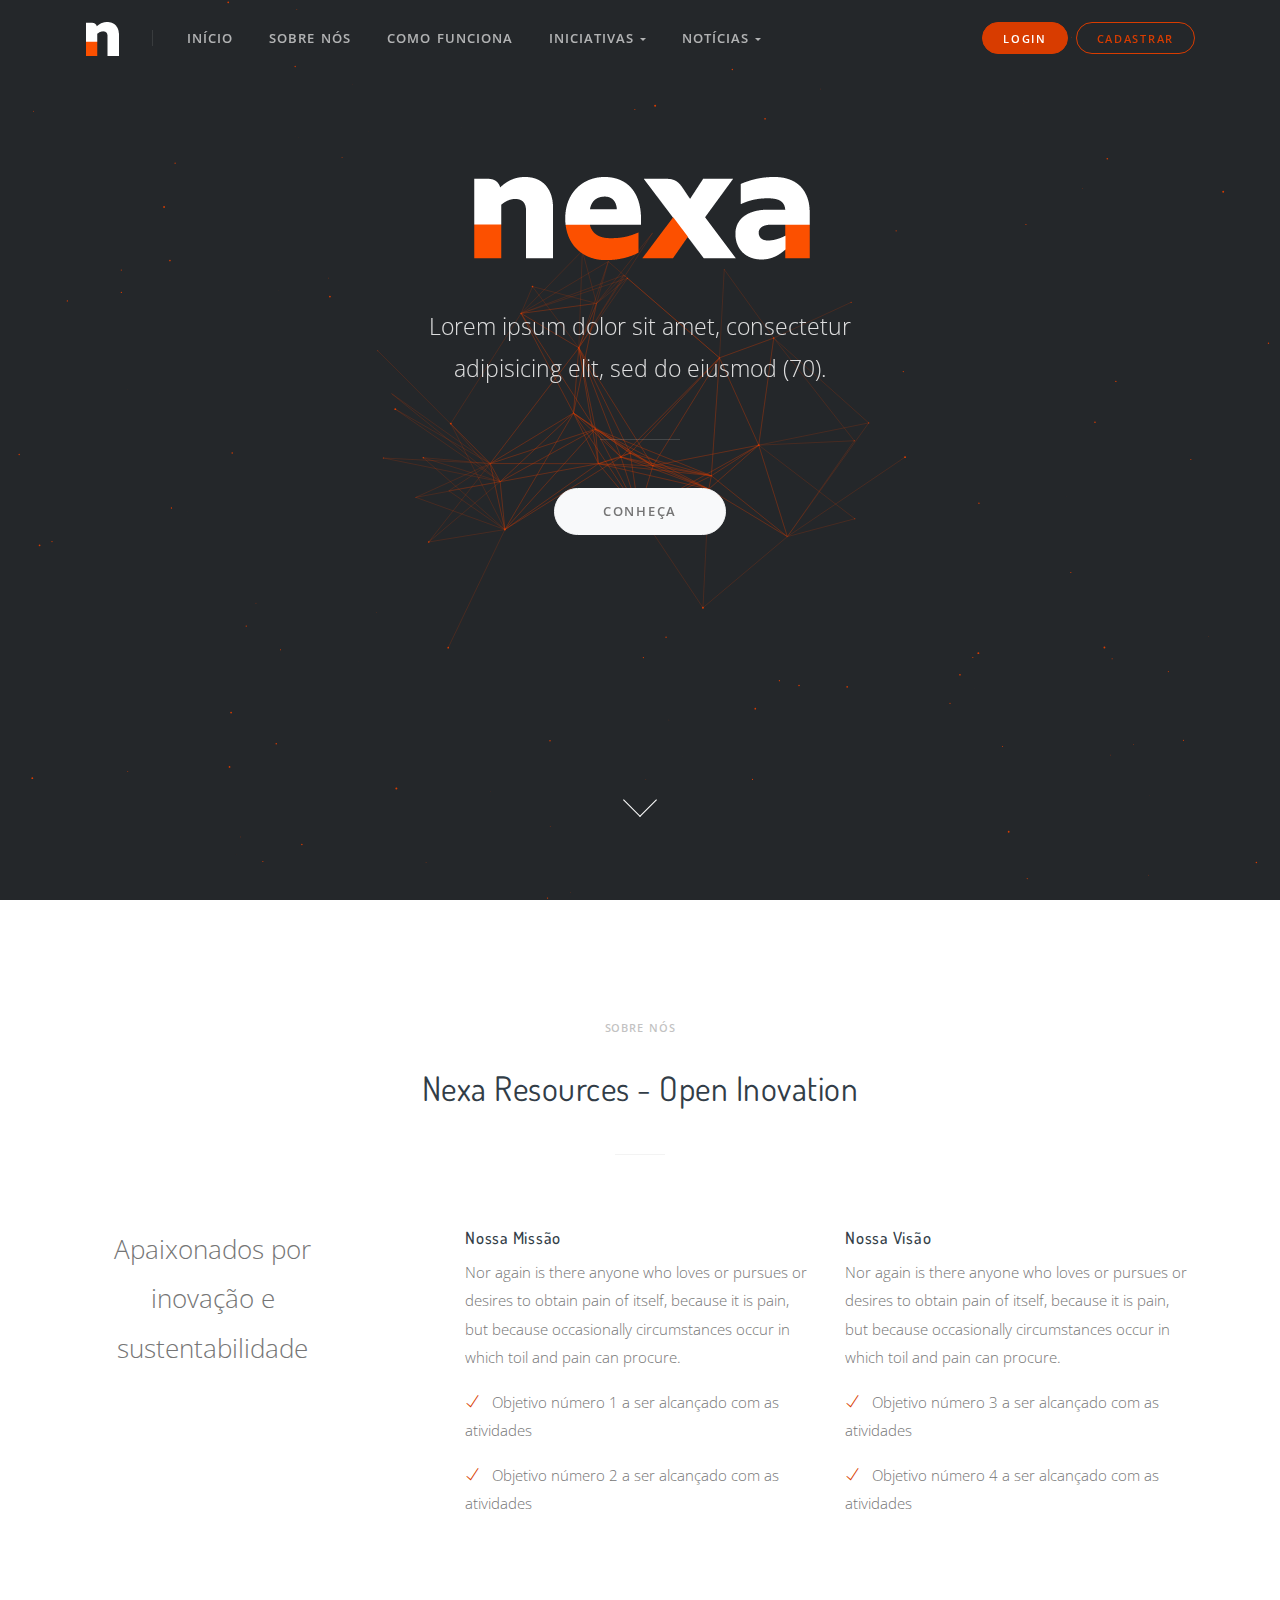
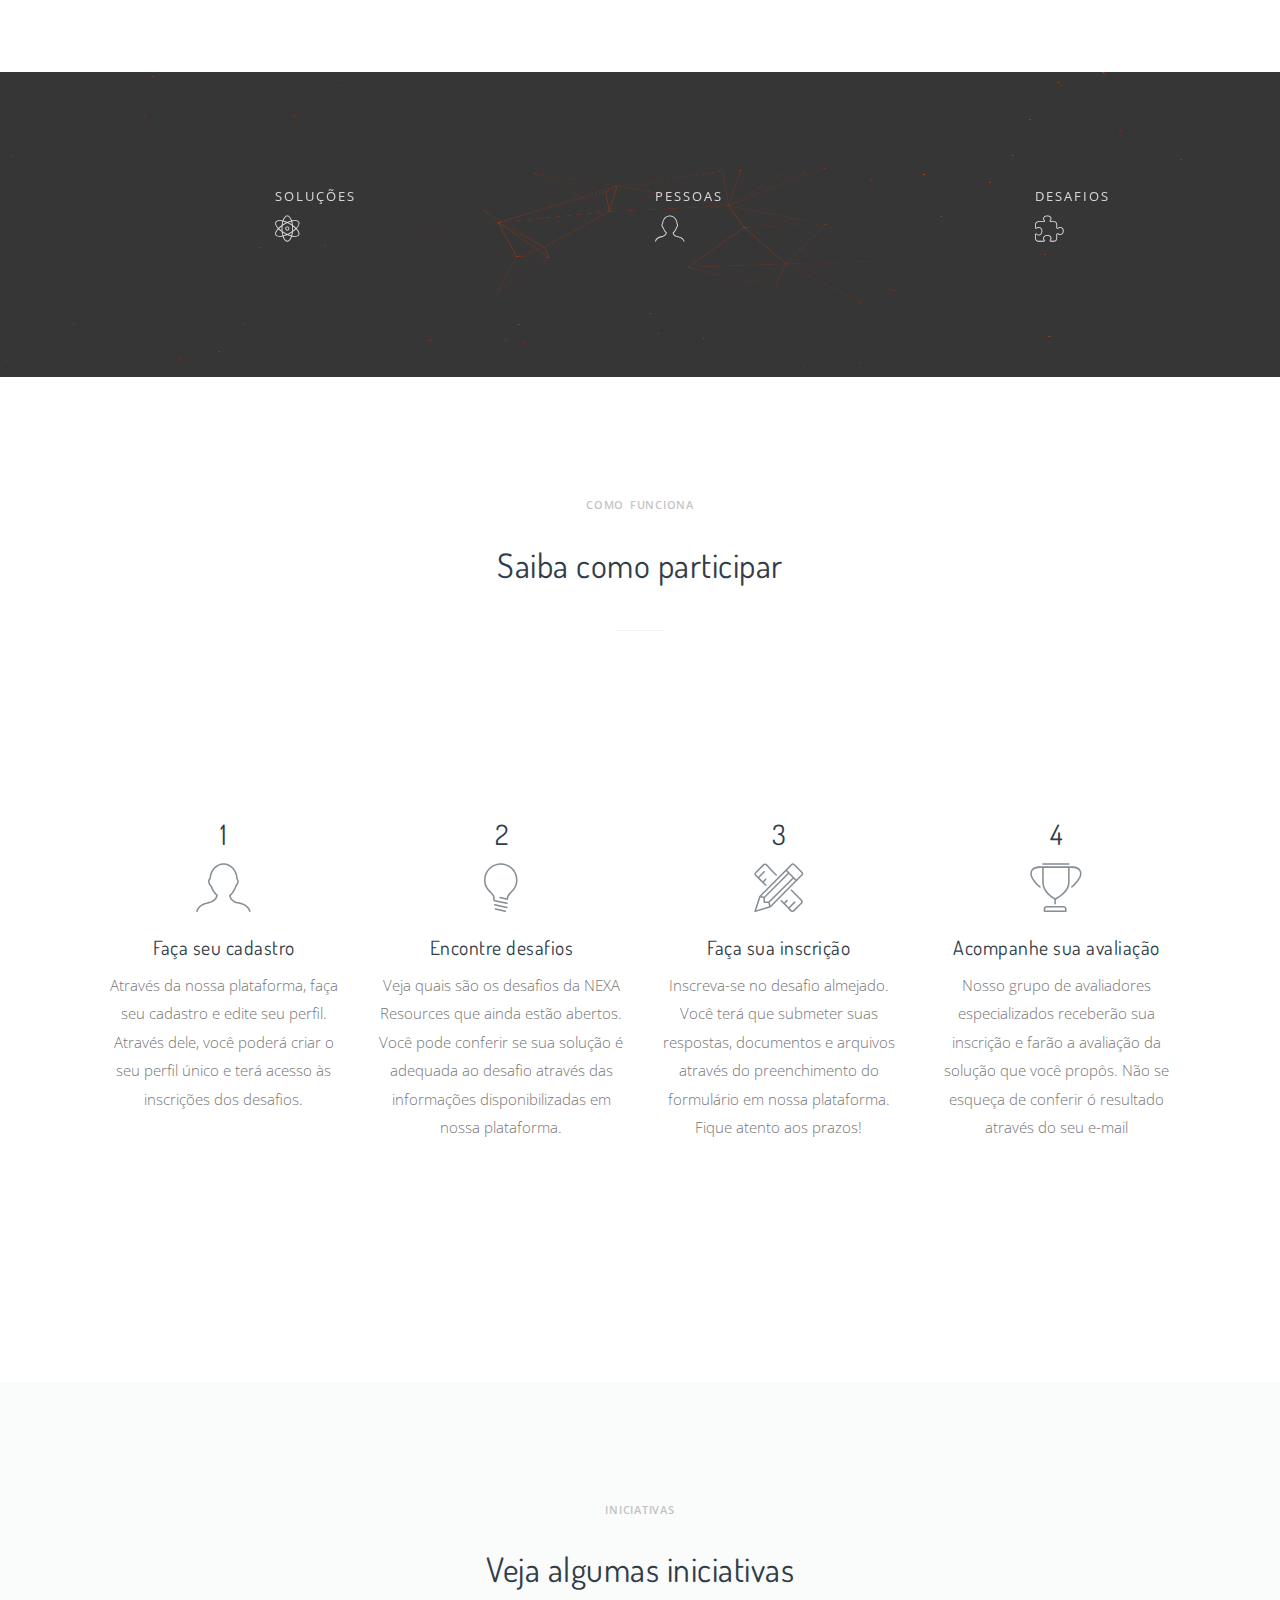
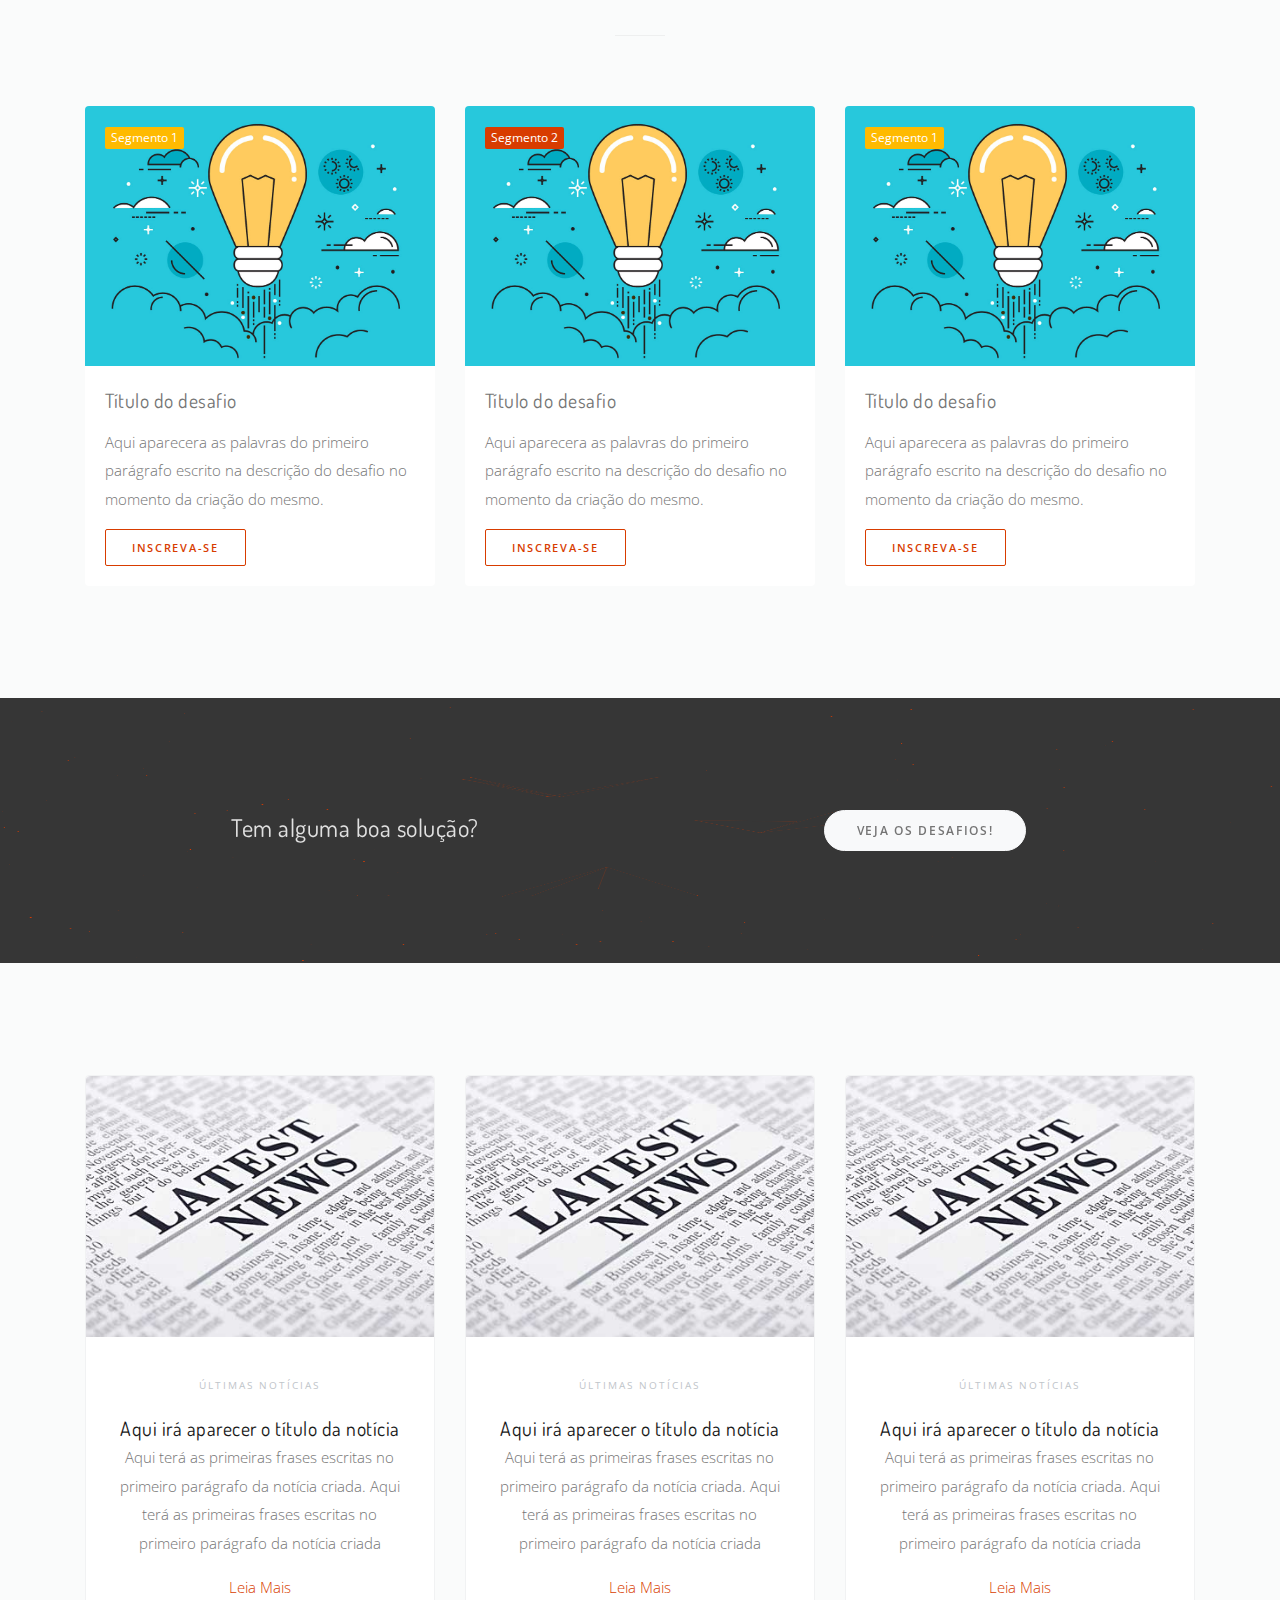
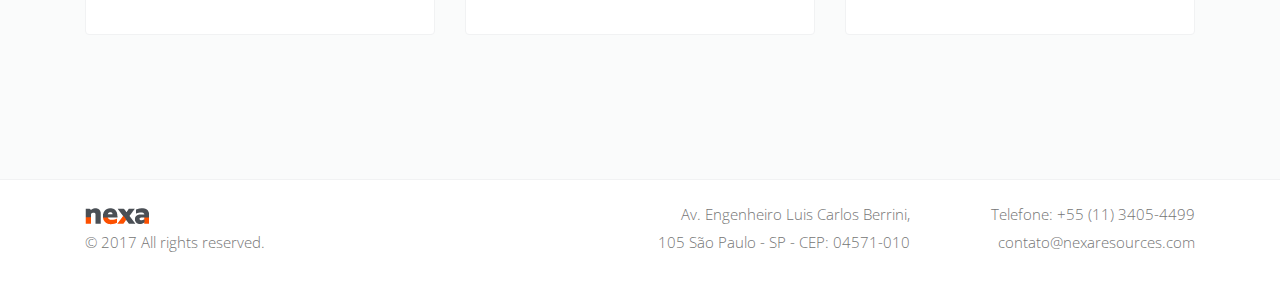
==== commit e1b645c3: "Retirada de segmento" ====
--- a/index.html
+++ b/index.html
@@ -372,7 +372,6 @@
                   <img src="assets/img/startup.jpg" alt="Card image cap">
                   <div class="badges">
                     <a class="badge badge-warning" href="#">Segmento 1</a>
-                    <a class="badge badge-info" href="#">Segmento 2</a>
                   </div>
                 </div>
 
@@ -383,6 +382,25 @@
                 </div>
               </div>
             </div>
+
+
+            <div class="col-12 col-lg-4">
+              <div class="card d-block">
+                <div class="card-img-top">
+                  <img src="assets/img/startup.jpg" alt="Card image cap">
+                  <div class="badges">
+                    <a class="badge badge-info" href="#">Segmento 2</a>
+                  </div>
+                </div>
+
+                <div class="card-body">
+                  <h5 class="card-title">Título do desafio</h5>
+                  <p>Aqui aparecera as palavras do primeiro parágrafo escrito na descrição do desafio no momento da criação do mesmo.</p>
+                  <button type="button" class="btn btn-outline-info">Inscreva-se</button>
+                </div>
+              </div>
+            </div>
+
 
 
             <div class="col-12 col-lg-4">
@@ -391,27 +409,6 @@
                   <img src="assets/img/startup.jpg" alt="Card image cap">
                   <div class="badges">
                     <a class="badge badge-warning" href="#">Segmento 1</a>
-                    <a class="badge badge-info" href="#">Segmento 2</a>
-                  </div>
-                </div>
-
-                <div class="card-body">
-                  <h5 class="card-title">Título do desafio</h5>
-                  <p>Aqui aparecera as palavras do primeiro parágrafo escrito na descrição do desafio no momento da criação do mesmo.</p>
-                  <button type="button" class="btn btn-outline-info">Inscreva-se</button>
-                </div>
-              </div>
-            </div>
-
-
-
-            <div class="col-12 col-lg-4">
-              <div class="card d-block">
-                <div class="card-img-top">
-                  <img src="assets/img/startup.jpg" alt="Card image cap">
-                  <div class="badges">
-                    <a class="badge badge-warning" href="#">Segmento 1</a>
-                    <a class="badge badge-info" href="#">Segmento 2</a>
                   </div>
                 </div>
 
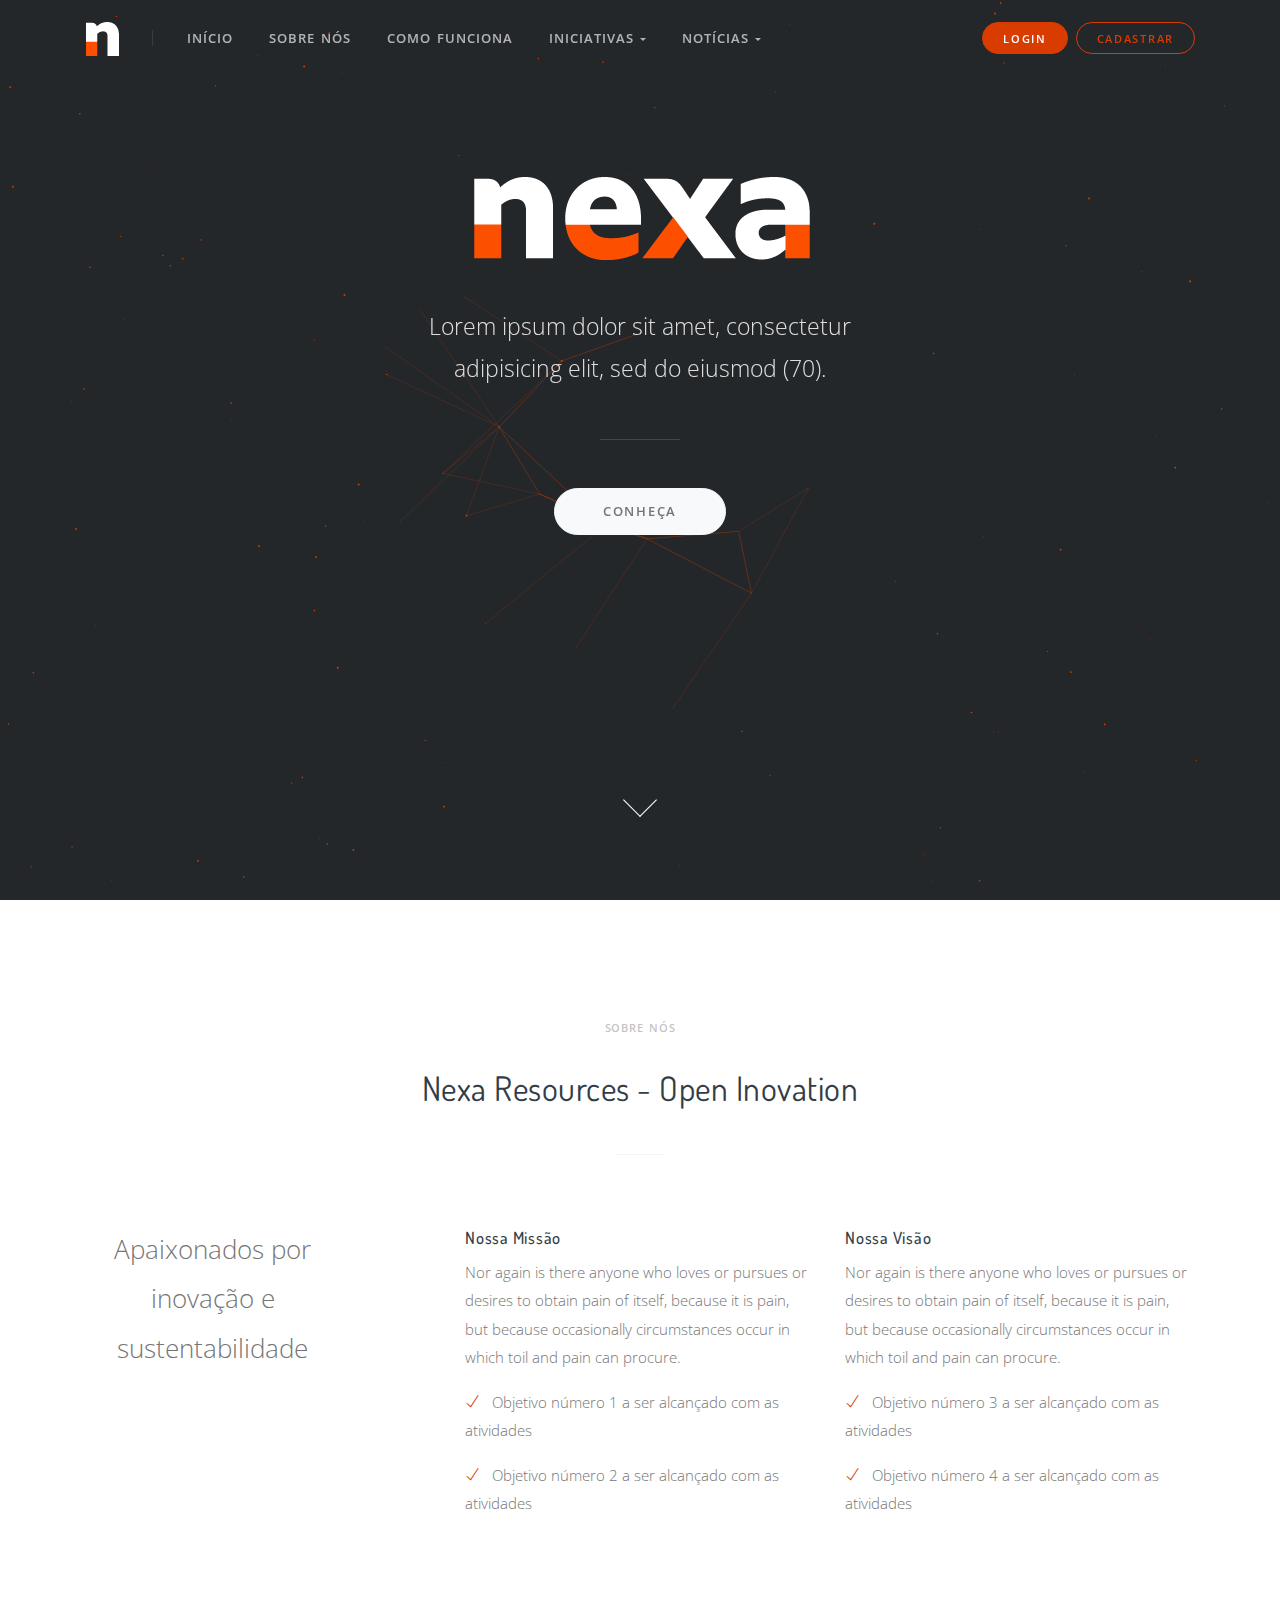
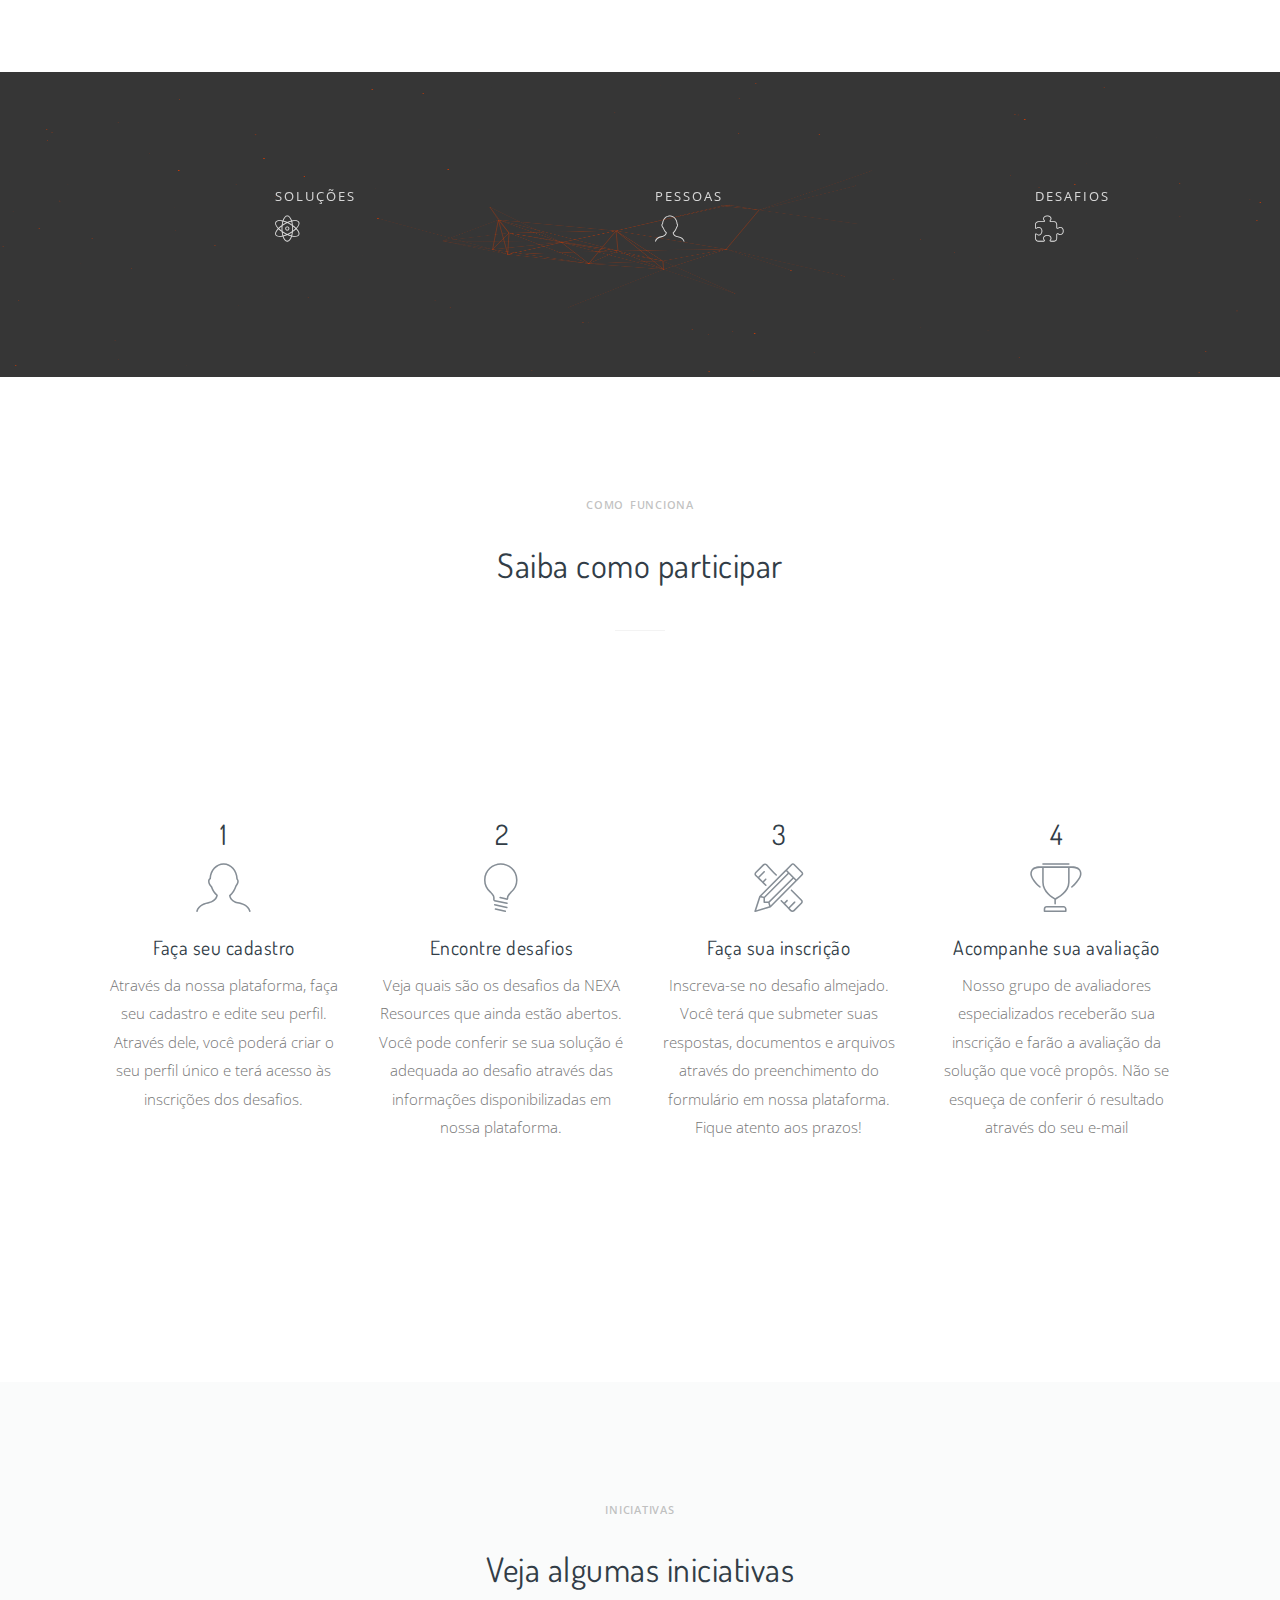
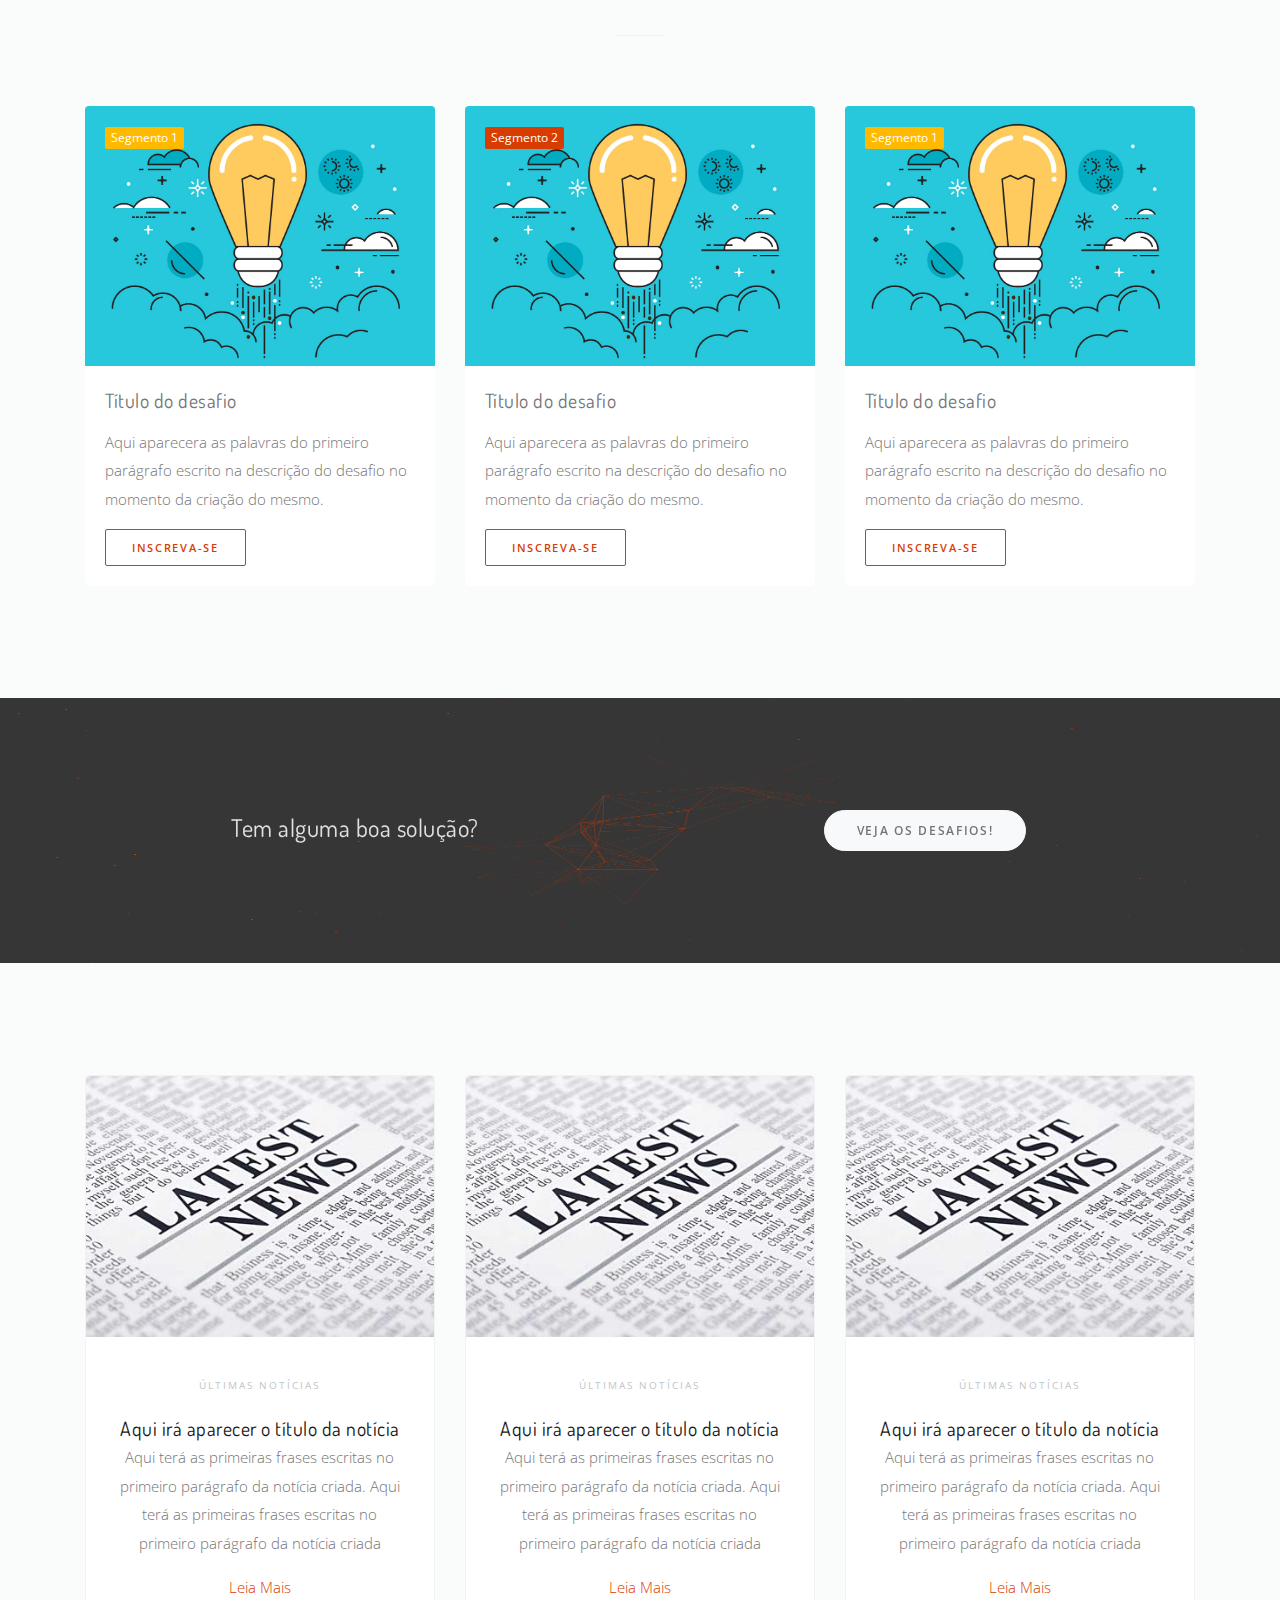
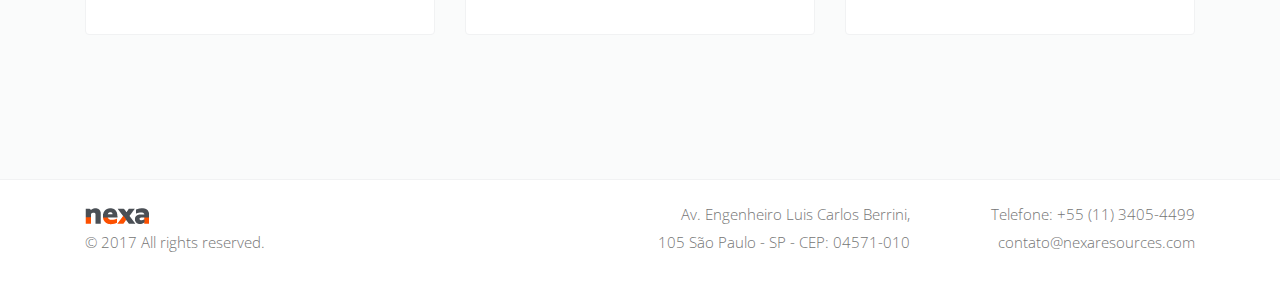
==== commit ed493590: "Retirada de sub-paginas" ====
--- a/index.html
+++ b/index.html
@@ -123,15 +123,6 @@
                       </li>
                       <li class="nav-item">
                         <a class="nav-link" href="#">Todos</a>
-                      </li>
-                      <li class="nav-item">
-                        <a class="nav-link" href="#">Mining Lab Challenge</a>
-                      </li>
-                      <li class="nav-item">
-                        <a class="nav-link" href="#">Desafios Universitários</a>
-                      </li>
-                      <li class="nav-item">
-                        <a class="nav-link" href="#">Mining Thons</a>
                       </li>
                     </ul>
             </li>
